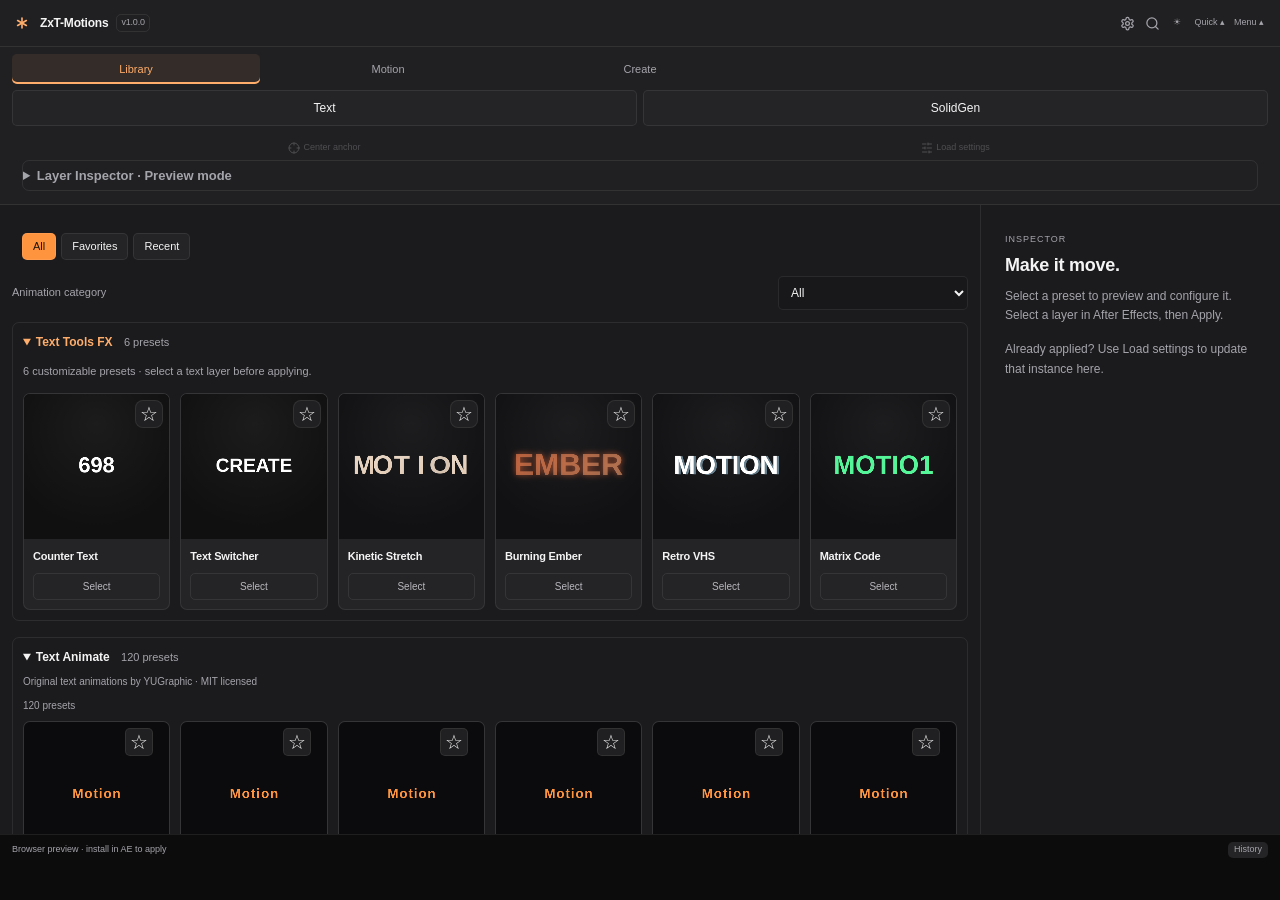
==== catalog.html @ feb0afe2 "[official-repair] v1.0.0: fix Select card spacing and copy known ZxT/YUGraphic preset motion safely" ====
<!doctype html>
<html lang="en">
  <head>
    <meta charset="utf-8" />
    <meta name="viewport" content="width=device-width,initial-scale=1" />
    <script>
/* Apply validated appearance preferences before paint; never recolor FX artwork. */
(function () {
  'use strict';
  const palettes = {
    orange: { fill: '#ff943f', ink: '#ffad6b', light: '#934100', on: '#211309' },
    lime: { fill: '#c5ef69', ink: '#c5ef69', light: '#416300', on: '#172006' },
    blue: { fill: '#85caff', ink: '#85caff', light: '#005d96', on: '#092031' },
    burgundy: { fill: '#802b46', ink: '#efa1ba', light: '#802b46', on: '#ffffff' },
    white: { fill: '#f4f4f5', ink: '#f4f4f5', light: '#343438', on: '#18181b' }
  };
  let theme = 'dark', accent = 'orange';
  try {
    theme = localStorage.getItem('ma-theme') === 'light' ? 'light' : 'dark';
    const saved = localStorage.getItem('zxt-accent');
    if (Object.prototype.hasOwnProperty.call(palettes, saved)) accent = saved;
  } catch (_) {}
  function apply() {
    const root = document.documentElement, p = palettes[accent];
    root.dataset.theme = theme;
    root.dataset.accent = accent;
    root.style.setProperty('--accent', theme === 'light' ? p.light : p.ink);
    root.style.setProperty('--accent-fill', p.fill);
    root.style.setProperty('--on-accent', p.on);
    root.style.setProperty('--orange-soft', (theme === 'light' ? p.light : p.ink) + '16');
    root.style.setProperty('--accent-border', (theme === 'light' ? p.light : p.ink) + '66');
    try { localStorage.setItem('ma-theme', theme); localStorage.setItem('zxt-accent', accent); } catch (_) {}
    const toggle = document.getElementById('theme-toggle');
    if (toggle) {
      toggle.textContent = theme === 'dark' ? '☀' : '☾';
      toggle.title = 'Switch to ' + (theme === 'dark' ? 'light' : 'dark') + ' mode';
      toggle.setAttribute('aria-label', toggle.title);
      toggle.setAttribute('aria-pressed', String(theme === 'light'));
    }
    document.querySelectorAll('[data-accent]').forEach(button => {
      if (button.tagName === 'BUTTON') button.setAttribute('aria-pressed', String(button.dataset.accent === accent));
    });
  }
  apply();
  document.addEventListener('DOMContentLoaded', () => {
    apply();
    const toggle = document.getElementById('theme-toggle');
    if (toggle) toggle.onclick = () => { theme = theme === 'dark' ? 'light' : 'dark'; apply(); };
    document.querySelectorAll('#accent-options button').forEach(button => {
      button.onclick = () => { accent = button.dataset.accent; apply(); };
    });
  });
})();

</script>
    <title>ZxT-Motions · Preview catalog</title>
    <style>/* MotionAstra 2.5.2 — local system fonts, quiet glass surfaces, orange focus. */
:root{color-scheme:dark;--bg:#080809;--surface:#161618;--text:#f4f4f5;--muted:#929296;--accent:#ff943f;--line:rgba(255,255,255,.085);--ease:cubic-bezier(.2,.8,.2,1)}
*{box-sizing:border-box}[hidden]{display:none!important}html,body{height:100%;margin:0;overflow:hidden}body{min-width:300px;display:grid;grid-template-rows:auto auto auto minmax(0,1fr) 66px;background:var(--bg);color:var(--text);font:12px/1.5 -apple-system,BlinkMacSystemFont,"Segoe UI",sans-serif;-webkit-font-smoothing:antialiased}
button,input,select,textarea{font:inherit}button{color:var(--text);background:#ffffff05;border:1px solid var(--line);border-radius:9px;padding:8px 11px;cursor:pointer;transition:background .2s var(--ease),border-color .2s var(--ease),transform .2s var(--ease)}button:hover{background:#ffffff0d;border-color:#ffffff24}button:active{transform:scale(.98)}button:disabled{opacity:.35;cursor:not-allowed}button:focus-visible,a:focus-visible,input:focus-visible,select:focus-visible,textarea:focus-visible,summary:focus-visible{outline:2px solid var(--accent);outline-offset:2px}
input,select,textarea{min-width:0;max-width:100%;background:#0d0d0f;border:1px solid var(--line);border-radius:8px;padding:8px;color:var(--text)}input[type=range],input[type=checkbox]{accent-color:var(--accent)}input[type=range]{width:100%;padding:0}input[type=color]{width:40px;height:34px;padding:3px;cursor:pointer}input[type=number]{font-variant-numeric:tabular-nums}textarea{min-height:100px;resize:vertical}a{color:var(--accent);text-decoration:none}p{color:var(--muted);margin:8px 0 15px}h1{font-size:27px;line-height:1.12;font-weight:600;letter-spacing:-1px;margin:8px 0 10px}h2{font-size:15px;font-weight:600;letter-spacing:-.25px;margin:5px 0}.eyebrow{font-size:9px;color:var(--muted);letter-spacing:1.4px}.hint{font-size:10px;line-height:1.6}svg{width:15px;height:15px;vertical-align:middle;flex-shrink:0}
header{grid-row:1;display:flex;align-items:center;justify-content:space-between;gap:8px;padding:13px 15px;background:#111113b8;border-bottom:1px solid var(--line);backdrop-filter:blur(20px)}.brand{display:flex;align-items:center;gap:8px;font-size:14px;font-weight:600;letter-spacing:-.4px;color:var(--text)}.brand b{color:var(--muted);font-size:10px;font-weight:400;border:1px solid var(--line);border-radius:5px;padding:1px 4px}.brand-icon{display:grid;place-items:center;width:26px;height:26px;color:var(--accent)}.brand-icon svg{width:26px;height:26px}.header-actions{display:flex;gap:4px}.header-actions button{font-size:9px;padding:4px 6px;color:var(--muted);border-color:transparent;background:none}
nav{grid-row:2;padding:10px 12px 8px;background:#0e0e10}.search{display:flex;align-items:center;gap:9px;padding:8px 10px;background:#ffffff04;border:1px solid var(--line);border-radius:10px;margin-bottom:9px;color:var(--muted)}.search input{width:100%;padding:0;border:0;background:none;outline:none;font-size:11px}.search span{font-size:9px}.category-tabs{display:grid;padding:3px;gap:3px;border:1px solid var(--line);border-radius:11px;background:#060607}.category-tabs button{border:0;background:none;padding:7px 1px;color:var(--muted);font-size:11px;white-space:nowrap;border-radius:7px}.category-tabs button.active{color:var(--accent);background:var(--orange-soft);box-shadow:inset 0 0 0 1px var(--orange-soft)}.category-tabs span{font-size:8px;opacity:.6;margin-left:2px}
#quick{grid-row:3;padding:7px 12px 9px;border-bottom:1px solid var(--line);background:#0e0e10}.create-row{display:grid;grid-template-columns:repeat(3,minmax(0,1fr)) 28px;gap:5px;align-items:center}.create-row button{padding:7px 2px;font-size:10px;white-space:nowrap}.create-row svg{width:12px;height:12px;margin-right:3px;color:#d5d5d8}.layer-color{display:block;height:28px}.layer-color input{width:28px;height:28px;padding:2px;border-radius:8px;background:#202023}.utility-row{display:flex;gap:6px;margin-top:7px;align-items:center}.utility-row button{flex:1;padding:3px 2px;font-size:9px;border:0;color:var(--muted);background:none}.utility-row button:last-child{flex:0 0 26px}.utility-row svg{width:12px;height:12px;margin-right:3px}
#workspace{grid-row:4;display:flex;min-height:0;overflow:hidden}main{flex:1;min-width:0;overflow:auto;padding:24px 16px 32px}#workspace.inspecting main{display:none}#library-kicker{display:none}#library-help{font-size:11px;margin-bottom:22px}#cards{display:grid;grid-template-columns:repeat(auto-fill,minmax(150px,1fr));gap:12px}.card{display:flex;flex-direction:column;overflow:hidden;border:1px solid var(--line);border-radius:17px;background:linear-gradient(155deg,#1a1a1d,#111113);transition:border-color .25s var(--ease),box-shadow .25s var(--ease)}.card:hover{border-color:var(--accent-border);box-shadow:0 8px 25px #0004}.card-preview{display:block;position:relative;padding:0;border:0;border-radius:0;background:#101011;overflow:hidden}.card-preview:hover{background:#101011}.card canvas{display:block;width:100%;aspect-ratio:1.6;transition:transform .5s var(--ease)}.card:hover canvas{transform:scale(1.025)}.card-number,.card .type,.card-content>p{display:none}.card-content{display:flex;flex-direction:column;flex:1;padding:12px}.card h2{font-size:12px;letter-spacing:-.2px;margin:0 0 12px}.card-actions{display:flex;flex-direction:column;gap:6px;margin-top:auto}.card-actions .card-apply{width:100%}.card-actions button{flex:1;min-width:0;font-size:10px;padding:6px 4px;border-radius:8px}.card-actions .customize{color:#b8b8be;background:none}.primary{background:var(--accent);border-color:var(--accent);color:#221307;font-weight:600}.primary:hover{background:var(--accent-fill);border-color:var(--accent-fill)}.empty{grid-column:1/-1;padding:30px;text-align:center}
details{padding:15px;margin:12px 0;border:1px solid var(--line);border-radius:14px;background:#ffffff03}summary{cursor:pointer;font-size:13px;font-weight:550}summary svg{margin-right:6px;color:var(--accent)}details>button{display:block;width:100%;margin-top:8px}details label{display:grid;gap:6px;margin:12px 0}details .check{display:flex;align-items:center;gap:8px}.row{display:flex;gap:8px}.row>*{flex:1;min-width:0}.row label input{width:100%}.button-grid{display:grid;grid-template-columns:repeat(2,minmax(0,1fr));gap:7px;margin:15px 0}.button-grid button{font-size:11px}.anchor-grid{display:grid;grid-template-columns:repeat(3,1fr);gap:6px;max-width:160px;margin:18px auto}.anchor-grid button{font-size:19px;min-height:38px}.danger{color:#ffac94;border-color:#ff74582d;background:#ff634708}#review{padding:12px;margin-top:12px;border:1px solid var(--accent-border);border-radius:10px}#review p{white-space:pre-line;font-size:11px}
#inspector{flex:1;min-width:0;min-height:0;display:grid;grid-template-rows:auto minmax(0,1fr) auto;overflow:hidden;background:#121214}.inspector-head{display:flex;align-items:center;justify-content:space-between;gap:8px;padding:16px;border-bottom:1px solid var(--line)}.inspector-head .eyebrow{font-size:8px}.inspector-head button{padding:5px 9px}.inspector-scroll{overflow:auto;min-height:0;padding:16px}#preview{display:block;width:100%;border-radius:17px;border:1px solid var(--line);background:#080809}#fx-description{font-size:11px;margin:12px 0}.inspector-options button{font-size:10px;padding:6px}.parameter-group{min-width:0;border:0;border-top:1px solid var(--line);padding:10px 0 0;margin:23px 0 0}.parameter-group legend{font-size:9px;color:var(--accent);letter-spacing:1px;padding-right:8px}.parameter{display:grid;grid-template-columns:minmax(0,1fr) auto;align-items:center;gap:8px;margin:12px 0}.parameter label{font-size:11px;color:#c4c4c8}.parameter .wide,.parameter input[type=range]{grid-column:1/-1;width:100%}.parameter .exact{width:75px;text-align:right}.parameter select{max-width:140px;font-size:11px}.parameter [aria-invalid=true]{border-color:#f66}.inspector-actions{display:grid;gap:6px;padding:12px 16px;border-top:1px solid var(--line);background:#121214}.inspector-actions button{font-size:11px;padding:8px}
footer{grid-row:5;display:grid;grid-template-rows:20px minmax(0,1fr);padding:5px 12px;border-top:1px solid var(--line);background:#0c0c0d;overflow:hidden}.status-line{display:flex;align-items:center;gap:8px;min-width:0}.status-line span{flex:1;min-width:0;overflow:hidden;white-space:nowrap;text-overflow:ellipsis;font-size:9px;color:var(--muted)}.status-line button{font-size:9px;padding:1px 6px;border:0;color:var(--muted)}#notice{display:flex;align-items:center;gap:7px;min-width:0;padding:3px 7px;border:1px solid transparent;border-radius:7px;opacity:0;transform:translateY(4px);transition:opacity .2s,transform .2s;pointer-events:none}#notice.visible{opacity:1;transform:none}#notice-text{font-size:10px;overflow:hidden;display:-webkit-box;-webkit-line-clamp:2;-webkit-box-orient:vertical;line-height:1.35}#notice[data-level=info] b{color:#83b1ff}#notice[data-level=success] b{color:#8fe8ac}#notice[data-level=warning] b{color:#efd46a}#notice[data-level=error] b{color:#ff9489}#history{padding-left:17px}#history li{font-size:11px;color:var(--muted);overflow-wrap:anywhere;white-space:pre-wrap;margin-bottom:12px}
::-webkit-scrollbar{width:6px;height:6px}::-webkit-scrollbar-thumb{background:#444448;border-radius:10px}::-webkit-scrollbar-track{background:transparent}
@media(min-width:700px){#cards{grid-template-columns:repeat(auto-fill,minmax(205px,1fr));gap:16px}main{padding:30px 24px}.card-content{padding:15px}.card h2{font-size:14px}h1{font-size:33px}}
@media(min-width:920px){#workspace.inspecting main{display:block}#inspector{flex:0 0 350px;border-left:1px solid var(--line)}}
@media(max-width:339px){header{padding:9px 11px}.brand{font-size:13px;gap:5px}main{padding:20px 12px}#cards{grid-template-columns:1fr}.card canvas{max-height:170px}.create-row svg{display:none}.create-row button{font-size:9px}.parameter select{max-width:120px}.header-actions button{font-size:8px;padding:4px}.category-tabs button{font-size:10px}}
@media(max-height:480px){header{padding:5px 11px}nav{padding:5px 10px}.search{padding:5px 8px;margin-bottom:5px}.category-tabs button{padding:4px 1px}#quick{padding:4px 10px}.create-row button{padding:4px 1px}.utility-row{margin-top:3px}.utility-row button{padding:1px}main{padding-top:14px}.inspector-head{padding:8px 12px}.inspector-actions{padding:7px 12px;gap:4px}.inspector-actions button{padding:5px}}
@media(max-height:420px){#inspector{display:block;overflow:auto}.inspector-scroll{overflow:visible}.inspector-actions{position:static}}
@media(prefers-reduced-motion:reduce){*{transition:none!important}}body.reduced *{transition:none!important}

.card-actions .card-apply{white-space:normal;line-height:1.4;padding:8px 4px}

/* Compact, adjacent actions remain pinned below the parameter scroll region. */
.inspector-actions{grid-template-columns:minmax(0,1fr) minmax(0,1fr);gap:6px;padding:8px 12px}
.inspector-actions button{font-size:10px;padding:5px 8px;border-radius:7px;min-height:28px}
.card-actions .card-apply{font-size:10px;padding:5px 4px;min-height:26px}

.font-row{display:grid;grid-template-columns:auto minmax(0,1fr) auto;gap:5px;align-items:center;margin-top:6px;font-size:9px}.font-row select,.font-row button{padding:4px;font-size:10px}.font-row select{width:100%}

/* Compact FX Tweaker workspace. */

.category-tabs button{font-size:10px}
.tweaker-note{margin-top:24px;padding:16px;border:1px solid var(--line);border-radius:14px;background:#ffffff03}
#tweaker-context{display:flex;align-items:center;flex-wrap:wrap;gap:8px;margin-bottom:14px;padding:12px;border:1px solid var(--accent-border);border-radius:12px;background:var(--orange-soft)}
#loaded-layer{flex:1;min-width:80px;overflow-wrap:anywhere;font-size:12px;font-weight:600}
.layout-badge{font-size:9px;color:var(--accent);border:1px solid var(--accent-border);border-radius:20px;padding:3px 7px}
#compact-fx{font-size:10px;padding:6px 8px}#compact-help{font-size:10px;margin:0}
.parameter-search{display:block;margin:0 0 12px}.parameter-search span{font-size:10px;color:var(--muted)}.parameter-search input{width:100%;margin-top:5px}
#parameters .parameter-group{padding:10px 0 0;border-radius:0;background:none;box-shadow:none}
#parameters .parameter-group>summary{font-size:10px;letter-spacing:.6px;color:var(--accent);padding:0;cursor:pointer}
#parameters .parameter-group[hidden],#parameters .parameter[hidden]{display:none}
.inspector-actions button[hidden]{display:none}.inspector-actions.tweaking{grid-template-columns:1fr}
@media(max-width:339px){.category-tabs button{font-size:9px}.category-tabs span{display:none}}

/* YUGraphic library, with a reserved action row instead of an overlay. */

#yu{height:100%;min-height:0;display:flex;flex-direction:column}#yu[hidden]{display:none}
.yu-heading{display:flex;align-items:center;justify-content:space-between;gap:10px;flex:none}.yu-heading h1{margin:5px 0}.yu-heading button{font-size:10px;padding:6px;max-width:100px}
#yu-browser{overflow:auto;min-height:0;flex:1}.yu-filters{display:grid;grid-template-columns:minmax(0,1fr) auto;gap:8px}.yu-filters input{width:100%}.yu-filters select{max-width:120px}
#yu-cards{display:grid;grid-template-columns:repeat(auto-fill,minmax(160px,1fr));gap:12px;padding-bottom:12px}.yu-card{background:#111113;border:1px solid var(--line);border-radius:14px;overflow:hidden;display:flex;flex-direction:column}.yu-card canvas{width:100%;aspect-ratio:2}.yu-card .eyebrow{padding:10px 12px 0}.yu-card h2{font-size:13px;padding:0 12px;flex:1}.yu-card button{margin:0 10px 10px;font-size:11px;padding:6px}.yu-card:hover{border-color:var(--accent-border)}
#yu-editor{min-height:0;flex:1;display:flex;flex-direction:column}#yu-editor[hidden],#yu-browser[hidden]{display:none}.yu-edit-scroll{flex:1;overflow:auto;min-height:0;padding:10px 0}#yu-preview{width:100%;border-radius:12px;max-height:200px;object-fit:contain}#yu-target{font-size:11px;overflow-wrap:anywhere}
#yu-controls{display:grid;grid-template-columns:repeat(2,minmax(0,1fr));gap:10px;margin:16px 0}#yu-controls label{font-size:11px;display:flex;flex-direction:column;gap:5px}#yu-controls input,#yu-controls select{min-width:0;width:100%}#yu-controls input:invalid{border-color:#ff6655}.yu-actions{flex:none;display:flex;gap:6px;padding:8px 0;border-top:1px solid var(--line)}.yu-actions button{flex:1;padding:6px;font-size:11px;min-height:28px}
@media(max-width:550px){.category-tabs button{font-size:10px}.yu-heading h1{font-size:21px}#yu-cards{grid-template-columns:repeat(2,minmax(0,1fr))}.yu-card h2{font-size:11px}.yu-card .eyebrow{font-size:8px}}

/* Theme tokens and a cleaner workbench shell. */
:root{--panel:#111113;--input:#0d0d0f;--hover:#ffffff0d;--on-accent:#17100b;--grid:#ffffff10;--orange-soft:#ff943f12}
:root[data-theme=light]{color-scheme:light;--bg:#f2f3f5;--surface:#fff;--panel:#fafafb;--input:#fff;--text:#202127;--muted:#636772;--accent:#b84c00;--line:#20212720;--hover:#20212708;--on-accent:#fff;--grid:#20212714;--orange-soft:#d7680710}
body{background:var(--bg);color:var(--text)}header{background:var(--panel)}button{background:var(--surface)}button:hover{background:var(--hover);border-color:var(--muted)}input,select,textarea{background:var(--input);color:var(--text)}button.primary{background:var(--accent);color:var(--on-accent)}.category-tabs{background:var(--panel)}.category-tabs button{background:transparent}.category-tabs button.active{color:var(--accent);background:var(--orange-soft);border-color:var(--accent)}.header-actions{gap:4px}.header-actions button{font-size:10px;padding:5px 6px}.brand{font-size:13px}.brand b{font-size:9px}
[data-theme=light] #nav,[data-theme=light] #quick,[data-theme=light] footer,[data-theme=light] #inspector,[data-theme=light] .inspector-head,[data-theme=light] .inspector-actions{background:var(--panel)}
[data-theme=light] .card,[data-theme=light] .yu-card,[data-theme=light] details,[data-theme=light] .tweaker-note{background:var(--surface);border-color:var(--line);box-shadow:none}
[data-theme=light] .search,[data-theme=light] #review{background:var(--input)}[data-theme=light] .card h2,[data-theme=light] .brand,[data-theme=light] summary{color:var(--text)}[data-theme=light] .card-actions,[data-theme=light] .card-content{background:var(--surface)}[data-theme=light] #notice{background:var(--surface);color:var(--text)}[data-theme=light] #notice[data-level=error]{color:#b51f24}[data-theme=light] #notice[data-level=success]{color:#146a35}[data-theme=light] #notice[data-level=warning]{color:#855100}
[data-theme=light] #tweaker-context{background:var(--orange-soft)}[data-theme=light] .layout-badge,[data-theme=light] .danger{color:#ae3c16}[data-theme=light] ::-webkit-scrollbar-thumb{background:#aaaeb5}
#motion-curve{height:100%;min-height:0;display:flex;flex-direction:column}#motion-curve[hidden]{display:none}.curve-top{flex:none}.curve-top h1{font-size:25px}.curve-top p{margin-bottom:12px}.curve-scroll{overflow:auto;flex:1;min-height:0;padding-right:2px}.curve-board{border:1px solid var(--line);border-radius:16px;background:var(--surface);padding:10px;max-width:620px;margin:auto}.curve-labels{display:flex;justify-content:space-between;font-size:10px;color:var(--muted)}#curve-graph{display:block;width:100%;height:auto;max-height:290px;touch-action:none;user-select:none;overflow:visible}.curve-grid{fill:none;stroke:var(--grid);stroke-width:1}.curve-diagonal{stroke:var(--line);stroke-dasharray:4 4;fill:none}.curve-arm{fill:none;stroke:var(--muted);stroke-width:1.5}#curve-path{fill:none;stroke:var(--accent);stroke-width:3;stroke-linecap:round}.curve-end{fill:var(--muted)}#curve-h1,#curve-h2{fill:var(--surface);stroke:var(--accent);stroke-width:3;cursor:grab}#curve-h1:focus,#curve-h2:focus{outline:none;stroke-width:5}#curve-playhead{fill:var(--text);pointer-events:none}#curve-code{text-align:center;font:10px/1.5 monospace;color:var(--muted)}.curve-track{position:relative;height:35px;margin:12px 8px;background:var(--surface);border:1px solid var(--line);border-radius:10px}#curve-dot{position:absolute;left:4%;top:9px;width:15px;height:15px;transform:translateX(-50%);border-radius:5px;background:var(--accent)}.curve-toolbar{display:flex;gap:6px}.curve-toolbar button{flex:1;font-size:11px;padding:6px}#curve-inputs{display:grid;grid-template-columns:repeat(2,minmax(0,1fr));gap:10px;margin:15px 0}#curve-inputs label{display:flex;flex-direction:column;gap:4px;font-size:10px;color:var(--muted)}#curve-inputs input{width:100%}#curve-presets{display:grid;grid-template-columns:repeat(4,minmax(0,1fr));gap:6px;margin:8px 0 15px}#curve-presets button{font-size:10px;padding:7px 3px}.curve-guide{font-size:11px}.curve-actions{flex:none;padding:9px 0 0;border-top:1px solid var(--line)}.curve-actions button{width:100%;padding:7px;font-size:11px}#curve-error{font-size:11px;color:#dc5334}
@media(min-width:700px){#curve-inputs{grid-template-columns:repeat(4,minmax(0,1fr))}}
@media(max-width:339px){header{padding:10px 8px}.brand{gap:3px;font-size:11px}.brand-icon{width:19px}.header-actions button{font-size:9px;padding:4px}.brand b{padding:0 3px}#curve-presets{grid-template-columns:repeat(2,minmax(0,1fr))}}
[data-theme=light] .card-actions .customize{color:var(--muted)}[data-theme=light] .create-row svg{color:var(--muted)}[data-theme=light] .layer-color input{background:var(--surface)}[data-theme=light] #notice[data-level=success] b{color:#146a35}[data-theme=light] #notice[data-level=info] b{color:#1d5bb5}[data-theme=light] #notice[data-level=warning] b{color:#855100}[data-theme=light] #notice[data-level=error] b{color:#b51f24}
/* Extensible native-effect library. */
#fx-tools{height:100%;min-height:0}#ft-library{height:100%;overflow:auto}#ft-cards{display:grid;grid-template-columns:repeat(auto-fit,minmax(230px,1fr));gap:14px}.ft-card{display:flex;flex-direction:column;border:1px solid var(--line);border-radius:16px;overflow:hidden;background:var(--surface)}.ft-card canvas{width:100%;aspect-ratio:1.83}.ft-card-content{display:flex;flex-direction:column;gap:7px;flex:1;padding:14px}.ft-card-content p{font-size:11px;flex:1}.ft-card-content button{font-size:11px;padding:7px}.ft-card h2{font-size:18px}.ft-card .eyebrow{color:var(--accent)}#ft-editor{height:100%;display:flex;flex-direction:column;min-height:0}#ft-scroll{flex:1;overflow:auto;min-height:0;padding:12px 0}.ft-head{display:flex;justify-content:space-between;gap:8px;flex:none}.ft-head button{font-size:10px;padding:6px}#ft-preview{width:100%;border-radius:12px;max-height:260px;object-fit:contain}#ft-target{font-size:11px;overflow-wrap:anywhere}#ft-palettes{display:grid;grid-template-columns:repeat(2,minmax(0,1fr));gap:6px}#ft-palettes button{font-size:10px;padding:6px}.ft-group{padding:12px}.ft-field{display:grid;grid-template-columns:minmax(0,1fr) 100px;align-items:center;font-size:11px;gap:8px}.ft-field input{width:100%}.ft-field input[type=checkbox]{width:auto;justify-self:end}.ft-field input[type=color]{width:100%;height:30px}.ft-field input:invalid{border-color:#dc5334}.ft-actions{flex:none;display:flex;gap:6px;border-top:1px solid var(--line);padding-top:8px}.ft-actions button{flex:1;padding:7px;font-size:11px}
@media(max-width:550px){.category-tabs span{display:none}.category-tabs button{font-size:9px}}

/* Host font search stays usable in narrow CEP panels. */
.font-row { grid-template-columns: minmax(0, 1fr) minmax(0, 1fr) auto; }
.font-row > label { position: absolute; width: 1px; height: 1px; overflow: hidden; clip-path: inset(50%); }
#font-search { flex: 1 1 100%; min-width: 0; width: 100%; }
#font-status { margin: 4px 0 8px; font-size: 11px; }
#tweaker { margin-bottom: 16px; }
/* Dedicated Create workspace; every form stays in the main scroll region. */
.create-grid{display:grid;grid-template-columns:repeat(auto-fit,minmax(min(100%,270px),1fr));gap:14px;align-items:start}
.create-card{display:flex;flex-direction:column;gap:12px;padding:18px;border:1px solid var(--line,rgba(255,255,255,.1));border-radius:16px;background:var(--surface,rgba(127,127,127,.05));min-width:0}
.create-card h2{display:flex;gap:8px;align-items:center;margin:0 0 4px;font-size:17px}.create-card h2 svg{width:18px;height:18px;color:var(--accent)}
.create-card label{display:flex;flex-direction:column;gap:6px;font-size:11px;min-width:0}.create-card input,.create-card select,.create-card textarea{width:100%;min-width:0;box-sizing:border-box}.create-card textarea{resize:vertical}.create-card input[type=color]{height:34px;padding:3px;cursor:pointer}.create-card input[aria-invalid=true]{border-color:#e76f51}
.create-fields{display:grid;grid-template-columns:repeat(2,minmax(0,1fr));gap:10px}.create-font-status{display:flex;flex-direction:column;gap:4px}.create-font-status button{align-self:start}.create-card>button[type=submit]{margin-top:6px;align-self:stretch}.color-swatches{display:flex;flex-wrap:wrap;gap:8px;min-height:28px}.color-swatches button{width:26px;height:26px;min-width:26px;padding:0;border-radius:6px;border:1px solid #888}.color-swatches button:focus-visible{outline:2px solid var(--accent);outline-offset:3px}
/* Square preview surfaces and a highlighted essentials collection. */
.card canvas,.yu-card canvas,#preview,#yu-preview{aspect-ratio:1/1;width:100%;height:auto;max-height:none;display:block}
#yu-browser #library{border:1px solid var(--accent-border);border-radius:16px;padding:14px;margin-bottom:24px;background:linear-gradient(145deg,var(--orange-soft),transparent)}
#yu-browser #library-kicker{display:block;color:var(--accent)}#yu-browser #library h1{font-size:22px}#yu-browser #library-help{margin-bottom:14px}
#toggle-search{display:flex;align-items:center;justify-content:center}#toggle-search svg{width:15px;height:15px}
#global-search{padding:4px 0 10px}#search{width:100%}#search-count{font-size:11px;margin:6px 0;color:var(--muted)}#search-results{display:grid;gap:4px;max-height:150px;overflow:auto}#search-results button{text-align:left;font-size:11px;padding:7px}
.header-actions button{white-space:nowrap}
@media(max-width:420px){.brand b{display:none}header{gap:6px}.header-actions{gap:2px}.header-actions button{padding:4px;font-size:10px}}
.font-preview-box{min-width:0;border:1px solid var(--line);border-radius:10px;overflow:hidden}.font-preview-box #font-preview-sample{padding:18px 12px;min-height:110px;max-height:230px;overflow:auto;white-space:pre-wrap;overflow-wrap:anywhere;line-height:1.25}.font-preview-box .hint{padding:10px;margin:0;font-size:11px}
#text-tools-group{margin:0 0 20px;padding:12px;border-color:var(--accent-border);background:var(--surface)}#text-tools-group>summary{color:var(--accent);font-weight:600;font-size:14px;cursor:pointer}#text-tools-group>summary span{font-size:11px;font-weight:400;color:var(--muted);margin-left:8px}#yu-browser #text-tools-group #library{margin:12px 0 0;padding:0;border:0;background:none}#text-tools-group #library-kicker,#text-tools-group #library-title{display:none}
#curve-presets{display:grid;grid-template-columns:repeat(4,minmax(0,1fr));gap:7px}#curve-presets button{min-width:0;display:flex;flex-direction:column;align-items:center;gap:3px;padding:7px 4px;font-size:10px}#curve-presets svg{width:100%;max-width:100px;height:auto;display:block}.curve-thumb-axis{fill:none;stroke:var(--line);stroke-width:1.5}.curve-thumb-path{fill:none;stroke:var(--accent);stroke-width:2.5;stroke-linecap:round}#curve-presets button.active{border-color:var(--accent);background:var(--orange-soft)}@media(max-width:339px){#curve-presets{grid-template-columns:repeat(2,minmax(0,1fr))}}

/* Compact font specimen, immediately above family selection. */
.font-preview-box #font-preview-sample{min-height:0;max-height:44px;padding:8px 10px;font-size:24px;line-height:1.1;white-space:nowrap}
.font-preview-box .hint{font-size:10px;padding:5px 10px}

/* One compact workspace row at every supported CEP width (300px+). */
.category-tabs{grid-template-columns:repeat(5,minmax(0,1fr));gap:2px;padding:3px}
.category-tabs button{min-width:0;min-height:28px;padding:5px 2px;font-size:11px;line-height:16px;white-space:nowrap}
.category-tabs button:focus-visible{outline:1px solid var(--accent);outline-offset:-1px}
nav{padding-top:6px;padding-bottom:6px}
@media(max-width:339px){.category-tabs button{font-size:10px}}
</style>
    <style>/* Studio shell: dense library, quiet surfaces and a responsive Customize dock. */
:root{--bg:#1b1b1d;--surface:#242426;--panel:#202022;--input:#18181a;--line:#ffffff14;--muted:#a4a4ab}
:root[data-theme=light]{--bg:#efeff1;--surface:#ffffff;--panel:#f7f7f8;--input:#fff;--line:#20212724;--muted:#606068}
header{padding:9px 12px;gap:6px;backdrop-filter:none}
.brand{font-size:12px;letter-spacing:-.2px;white-space:nowrap}.brand-icon,.brand-icon svg{width:20px;height:20px}
.header-actions{gap:1px}.header-actions button{min-width:24px;min-height:28px;padding:3px;font-size:9px}
nav{padding:7px 12px}.category-tabs{border:0;background:transparent;padding:0;gap:4px;border-radius:0}
.category-tabs button{border-radius:5px;min-height:30px}.category-tabs button.active{background:var(--orange-soft);color:var(--accent);box-shadow:inset 0 -2px var(--accent)}
#quick{padding:5px 12px 7px}.utility-row{margin-top:0}
main{padding:16px 12px 20px}h1{font-size:21px;letter-spacing:-.5px;margin:4px 0 8px}.eyebrow{font-size:9px;letter-spacing:1px}
#cards,#yu-cards{grid-template-columns:repeat(auto-fill,minmax(126px,1fr));gap:10px}
.card,.yu-card{border-radius:7px;background:var(--surface);box-shadow:none;overflow:hidden}
.card:hover,.yu-card:hover{border-color:var(--accent-border);box-shadow:none}
.card canvas,.yu-card canvas{aspect-ratio:1;max-height:none}.card-content{padding:9px}.card h2{font-size:11px;margin-bottom:8px}
.card-actions{gap:4px}.card-actions button,.yu-card button{border-radius:5px;font-size:10px;padding:5px 6px}
button,input,select,textarea{border-radius:5px}button.primary{background:var(--accent-fill);border-color:var(--accent-border);color:var(--on-accent)}button.primary:hover{background:var(--accent-fill);border-color:var(--accent);filter:brightness(1.08)}
details{border-radius:7px;padding:12px;background:var(--surface)}#text-tools-group{border-color:var(--accent-border);padding:10px;margin-bottom:16px}#text-tools-group>summary{font-size:12px}
#library-help{margin-bottom:14px}#preview,#yu-preview{border-radius:7px;max-width:220px;margin:0 auto;display:block}
.inspector-head{padding:12px}.inspector-scroll{padding:12px}.inspector-actions,.yu-actions{padding:10px 12px;background:var(--panel);border-top:1px solid var(--line)}
#inspector{background:var(--panel)}.inspector-head button{font-size:10px;white-space:nowrap}
#yu.yu-inspecting #yu-browser{display:none}#yu.yu-inspecting .yu-heading{display:none}
.yu-edit-scroll{padding:10px 0}.yu-actions button{font-size:10px}.parameter-group{margin-top:16px}
#accent-options{display:grid;grid-template-columns:repeat(auto-fit,minmax(112px,1fr));gap:7px;margin:12px 0}
#accent-options button{display:flex;align-items:center;gap:8px;text-align:left;min-height:36px;padding:7px;font-size:11px}
#accent-options button::before{content:'';width:14px;height:14px;flex:0 0 14px;border-radius:50%;background:var(--swatch);border:1px solid #8888}
#accent-options button[aria-pressed=true]{border-color:var(--accent);box-shadow:inset 0 0 0 1px var(--accent);background:var(--orange-soft)}
#review{border-color:var(--accent-border)}#yu-browser #library{border-color:var(--accent-border);background:var(--orange-soft)}
@media(min-width:920px){
 #workspace.inspecting main{display:block}#inspector{flex:0 0 320px}
 #yu.yu-inspecting{display:grid;grid-template-columns:minmax(0,1fr) 320px;grid-template-rows:auto minmax(0,1fr);column-gap:16px}
 #yu.yu-inspecting .yu-heading{display:block;grid-column:1;grid-row:1}
 #yu.yu-inspecting #yu-browser{display:block;grid-column:1;grid-row:2}
 #yu.yu-inspecting #yu-editor{grid-column:2;grid-row:1/3;border-left:1px solid var(--line);padding-left:12px}
}
@media(max-width:420px){.brand b{display:none}.brand{font-size:11px}.header-actions button{font-size:9px}header{padding:8px}.brand-icon{width:17px}}
@media(prefers-reduced-motion:reduce){*,*::before,*::after{transition:none!important;scroll-behavior:auto!important}}

.utility-row button:last-child{flex:1}

/* Match Studio's compact library: artwork first, controls quiet until selected. */
nav,#quick{background:var(--panel)}
#yu .yu-heading{display:none!important}
#yu.yu-inspecting{grid-template-rows:minmax(0,1fr)}
#yu.yu-inspecting #yu-browser{grid-row:1}
#yu.yu-inspecting #yu-editor{grid-row:1}
.yu-filters{display:flex;align-items:center;justify-content:space-between;margin-bottom:12px;gap:8px}
.yu-filters label{font-size:11px;color:var(--muted)}.yu-filters select{flex:1;max-width:190px}
#text-animate-group{margin:0;padding:10px;border-color:var(--line);background:transparent}
#text-animate-group>summary{font-size:12px;font-weight:600}#text-animate-group>summary span{font-size:11px;color:var(--muted);font-weight:400;margin-left:8px}
#text-animate-group>.hint{margin:8px 0}#yu-count{font-size:10px;margin:8px 0}
.card-actions{flex-direction:column}.card-actions button{font-size:10px}
.card-actions button.primary,.yu-card button.primary{background:var(--surface);color:var(--text);border-color:var(--line);font-weight:500}
.card-actions button.primary:hover,.yu-card button.primary:hover{background:var(--orange-soft);border-color:var(--accent-border);color:var(--accent)}
#text-tools-group{background:transparent;border-color:var(--line)}
.create-card h2 svg{color:var(--accent)}
/* v3.6 context and collections occupy layout space; never cover controls. */
.collection-filters{display:flex;flex-wrap:wrap;gap:5px;padding:4px 10px;margin:8px 0 12px}
.collection-filters button{font-size:11px;padding:4px 10px;min-height:26px}
.collection-filters [aria-pressed=true]{background:var(--accent-fill);color:var(--on-accent)}
#selected-layer-inspector{margin:2px 10px 6px;font-size:11px;min-width:0}
#selected-layer-inspector>summary{overflow:hidden;text-overflow:ellipsis;white-space:nowrap;cursor:pointer;padding:5px 0;color:var(--muted)}
#selection-content{max-height:140px;overflow:auto;overflow-wrap:anywhere}
.selection-layer{padding:8px 0;border-top:1px solid var(--line)}
.selection-layer p{font-size:11px;margin:4px 0}
.selection-layer button,#selection-refresh{font-size:11px;padding:4px 8px;margin:3px 3px 3px 0}
.selection-warning{color:var(--accent)}
.card,.yu-card{position:relative}
.favorite-toggle{position:absolute;right:6px;top:6px;z-index:1;width:28px;height:28px;padding:0;border-radius:8px;background:var(--panel);font-size:20px;line-height:1;color:var(--text)}
.favorite-toggle[aria-pressed=true]{color:var(--accent)}
.control-kind{display:block;font-size:10px;font-weight:400;color:var(--muted);margin-top:2px}
.inspector-actions .target-guidance{grid-column:1/-1;font-size:10px;color:var(--muted);margin:0;line-height:1.4}
.target-guidance:empty{display:none}

#yu-selection-guidance,.animation-settings-guide{font-size:11px;color:var(--muted);line-height:1.5}
#selected-layer-inspector{padding:0;background:transparent}
.yu-card .favorite-toggle{width:28px;height:28px;padding:0;font-size:20px}

/* Studio workspace: one browsing scroll region and one Inspector slot. */
.studio-subnav { display:flex; gap:6px; padding:6px 0 0; }
.studio-subnav button { flex:1; min-width:0; }
#workspace, #workspace > main { min-width:0; }
#workspace > #yu-editor { min-width:0; flex:1; display:grid; grid-template-rows:minmax(0,1fr) auto; overflow:hidden; margin:0; padding:0 12px; border-left:1px solid var(--line); }
#workspace > #yu-editor .yu-edit-scroll { min-height:0; overflow:auto; }
#workspace > #yu-editor .yu-actions { position:static; }
#workspace.has-editor > main { display:none; }
#yu, #yu.yu-inspecting { display:block; height:auto; }
#yu-browser { overflow:visible; }
#yu.yu-inspecting #yu-browser { display:block; }
#workspace > #inspector { min-width:0; display:grid; grid-template-rows:auto minmax(0,1fr) auto; overflow:hidden; }
#selected-layer-inspector { max-height:120px; overflow:auto; }
#selection-summary { overflow:hidden; text-overflow:ellipsis; white-space:nowrap; }
.card-actions { grid-template-columns:1fr; }
.card-actions .customize { width:100%; }
/* Account for card margins: equal, visible side gaps at every panel width. */
.yu-card .yu-customize { width:calc(100% - 20px); align-self:center; margin:0 10px 10px; min-width:0; }
.card.selected,.yu-card.selected { border-color:var(--accent); box-shadow:inset 0 0 0 1px var(--accent-border); }
#inspector-empty { display:none; order:2; }
#quick { max-height:35vh; overflow:auto; }
#recovery { padding:8px; border:1px solid var(--accent-border); font-size:11px; }
#recovery button { margin-top:6px; width:100%; }
@media (min-width:760px) {
  #workspace.has-editor > main, #workspace.inspecting > main { display:block; }
  #workspace > #inspector, #workspace > #yu-editor { flex:0 0 300px; width:300px; }
  #yu.yu-inspecting { display:block; }
  #workspace.library-workspace:not(.has-editor) > #inspector-empty { display:block; flex:0 0 300px; width:300px; box-sizing:border-box; padding:24px; border-left:1px solid var(--line); overflow:auto; color:var(--muted); }
  #inspector-empty h2 { color:var(--text); font-size:18px; }
  #inspector-empty p { font-size:12px; line-height:1.6; }
}
@media (max-width:759px) {
  #workspace.has-editor > main { display:none; }
  #workspace > #inspector, #workspace > #yu-editor { width:100%; flex:1; }
}
[hidden] { display:none !important; }

#create .create-card { position:relative; }
#create .favorite-toggle { position:static; float:right; margin:0 0 6px 8px; }
.brand b { max-width:100px; overflow:hidden; text-overflow:ellipsis; white-space:nowrap; }
</style>
  </head>
  <body class="catalog">
    <header>
      <a class="brand" href="index.html"
        ><span class="brand-icon"><i data-lucide="asterisk"></i></span
        >ZxT-Motions <b>v1.0.0</b></a
      >
      <div class="header-actions">
        <button data-tab="Settings" aria-label="Settings" title="Appearance and settings"><i data-lucide="settings"></i></button>
        <button
          id="toggle-search"
          aria-label="Search ZxT-Motions"
          aria-expanded="false"
          aria-controls="global-search"
        >
          <i data-lucide="search"></i>
        </button>
        <button
          id="theme-toggle"
          aria-label="Switch to light mode"
          aria-pressed="false"
        >
          Light ☀</button
        ><button id="fold-quick" aria-controls="quick" aria-expanded="true">
          Quick ▴</button
        ><button id="fold-nav" aria-controls="nav" aria-expanded="true">
          Menu ▴
        </button>
      </div>
    </header>
    <nav id="nav" aria-label="Main navigation">
      <div id="global-search" hidden>
        <input
          id="search"
          type="search"
          placeholder="Search ZxT-Motions…"
          aria-label="Search all presets and tools"
          autocomplete="off"
        />
        <p id="search-count" role="status"></p>
        <div id="search-results"></div>
      </div>
      <div class="category-tabs" aria-label="Workspaces">
        <button data-workspace="Library" class="active">Library</button>
        <button data-workspace="Motion">Motion</button>
        <button data-tab="Create" data-workspace="Create">Create</button>
      </div>
      <div id="library-navigation" class="studio-subnav" aria-label="Library type">
        <button data-tab="YU">Text</button><button data-tab="Background">SolidGen</button>
      </div>
      <div id="motion-navigation" class="studio-subnav" aria-label="Motion tools" hidden>
        <button data-tab="Tools">Quick Tools</button><button data-tab="Curve">Curve</button>
      </div>
    </nav>
    <div id="quick">
      <div id="recovery" hidden role="status"><span id="recovery-message"></span><button id="recovery-continue">I checked the timeline · Continue</button></div>
      <div class="utility-row">
        <button id="quick-anchor" data-host>
          <i data-lucide="crosshair"></i>Center anchor</button
        ><button id="load-fx" data-host>
          <i data-lucide="sliders-horizontal"></i>Load settings</button>
      </div>
      <details id="selected-layer-inspector"><summary id="selection-summary">Layer Inspector</summary><div id="selection-content"></div><button id="selection-refresh" data-host>Refresh selection</button></details>
    </div>
    <div id="workspace">
      <aside id="inspector-empty" aria-label="Inspector"><span class="eyebrow">INSPECTOR</span><h2>Make it move.</h2><p>Select a preset to preview and configure it. Select a layer in After Effects, then Apply.</p><p>Already applied? Use Load settings to update that instance here.</p></aside>
      <main>
        <section id="create" hidden aria-label="Create layers">
          <div class="eyebrow">START WITH SOMETHING SIMPLE</div>
          <h1>Create</h1>
          <p>Native, editable layers in your active composition.</p>
          <div class="collection-filters" data-collection-scope="Create" role="group" aria-label="Create collection"><button type="button" data-collection="all" aria-pressed="true">All</button><button type="button" data-collection="favorites" aria-pressed="false">Favorites</button><button type="button" data-collection="recent" aria-pressed="false">Recent</button></div>
          <p id="create-empty" class="empty" hidden></p>
          <div class="create-grid">
            <form id="create-text" class="create-card">
              <h2><i data-lucide="type"></i> Text</h2>
              <label
                >Content<textarea
                  id="new-text-content"
                  rows="2"
                  maxlength="10000"
                  required
                >
ZxT-Motions</textarea
                >
              </label>
              <label
                >Search AE fonts<input
                  id="font-search"
                  type="search"
                  placeholder="Family, style or PostScript name…"
                  autocomplete="off"
              /></label>
              <label>Font source<select id="font-source"><option value="all">All fonts</option><option value="user">User-installed</option><option value="windows">Windows fonts (common families)</option><option value="adobe">Adobe Fonts</option><option value="unknown">Other / unknown</option></select></label>
              <div class="font-preview-box" aria-label="Selected font preview">
                <div id="font-preview-sample">ZxT</div>
                <p id="font-preview-status" class="hint" role="status">Choose an AE font family and style.</p>
              </div>
              <label
                >Font family<select id="new-text-font">
                  <option value="">Current AE font</option>
                </select></label
              >
              <div class="create-fields">
                <label
                  >Style<select id="new-text-style">
                    <option value="">Current style</option>
                  </select></label
                >
                <label
                  >Size · px<input
                    id="new-text-size"
                    type="number"
                    value="80"
                    min="1"
                    max="1296"
                    step="0.1"
                    required
                /></label>
              </div>
              <label
                >Font color<input
                  id="new-text-color"
                  type="color"
                  value="#ffffff"
              /></label>
              <div class="create-font-status">
                <p
                  id="font-status"
                  class="hint"
                  role="status"
                  aria-live="polite"
                >
                  Load font families and styles from After Effects.
                </p>
                <button id="refresh-fonts" type="button" data-host>
                  Refresh fonts
                </button>
              </div>
              <button
                type="submit"
                class="primary"
                data-create="newText"
                data-host
              >
                Create text
              </button>
            </form>
            <form id="create-shape" class="create-card">
              <h2><i data-lucide="shapes"></i> Shape</h2>
              <label
                >Shape<select id="new-shape-type">
                  <option value="circle">Circle</option>
                  <option value="square" selected>Square</option>
                  <option value="polygon">Polygon</option>
                </select></label
              >
              <div class="create-fields">
                <label
                  >Size · px<input
                    id="new-shape-size"
                    type="number"
                    value="320"
                    min="1"
                    max="30000"
                    required
                /></label>
                <label id="polygon-field" hidden
                  >Sides<input
                    id="new-shape-sides"
                    type="number"
                    value="6"
                    min="3"
                    max="64"
                    step="1"
                    required
                /></label>
              </div>
              <label
                >Fill color<input
                  id="new-layer-color"
                  type="color"
                  value="#ff943f"
              /></label>
              <button
                type="submit"
                class="primary"
                data-create="newShape"
                data-host
              >
                Create shape
              </button>
            </form>
            <form id="create-background" class="create-card">
              <h2><i data-lucide="layers"></i> Solid Color</h2>
              <p class="hint">
                One full-size solid, placed at the bottom for the whole
                composition.
              </p>
              <div class="create-fields background-color">
                <label
                  >Color<input
                    id="new-background-color"
                    type="color"
                    value="#161616"
                /></label>
                <label
                  >HEX<input
                    id="background-hex"
                    type="text"
                    value="#161616"
                    placeholder="#RRGGBB"
                    pattern="#?[0-9a-fA-F]{6}"
                    maxlength="7"
                    spellcheck="false"
                    required
                    aria-describedby="background-color-error"
                /></label>
              </div>
              <p id="background-color-error" class="hint" role="status"></p>
              <span class="hint">Recently used</span>
              <div
                id="recent-colors"
                class="color-swatches"
                aria-label="Recent background colors"
              ></div>
              <button
                type="submit"
                class="primary"
                data-create="newSolid"
                data-host
              >
                Create background
              </button>
            </form>
          </div>
        </section>
        <section id="library">
          <div class="eyebrow" id="library-kicker">TEXT TOOLS FX</div>
          <h1 id="library-title">Words in motion.</h1>
          <p id="library-help">Select a text layer before applying FX.</p>
          <div class="collection-filters" data-collection-scope="Solid" role="group" aria-label="Solid collection"><button type="button" data-collection="all" aria-pressed="true">All</button><button type="button" data-collection="favorites" aria-pressed="false">Favorites</button><button type="button" data-collection="recent" aria-pressed="false">Recent</button></div>
          <div id="cards"></div>
        </section>
        <section id="motion-curve" hidden aria-label="Motion Curve">
          <div class="curve-top">
            <span class="eyebrow">KEYFRAME TOOLKIT</span>
            <h1>Motion Curve</h1>
            <p>Shape the feel of your motion.</p>
          </div>
          <div class="curve-scroll">
            <div class="curve-board">
              <div class="curve-labels">
                <span>Progress ↑</span><span>Time →</span>
              </div>
              <svg
                id="curve-graph"
                viewBox="0 0 320 300"
                role="group"
                aria-label="Interactive cubic Bezier easing graph"
              >
                <path
                  class="curve-grid"
                  d="M30 30V270H290V30Z M95 30V270 M160 30V270 M225 30V270 M30 90H290 M30 150H290 M30 210H290"
                />
                <path class="curve-diagonal" d="M30 270L290 30" />
                <path id="curve-arm1" class="curve-arm" />
                <path id="curve-arm2" class="curve-arm" />
                <path id="curve-path" />
                <circle cx="30" cy="270" r="4" class="curve-end" />
                <circle cx="290" cy="30" r="4" class="curve-end" />
                <circle
                  id="curve-h1"
                  r="9"
                  tabindex="0"
                  role="slider"
                  aria-label="Outgoing handle; arrow keys adjust time and progress"
                />
                <circle
                  id="curve-h2"
                  r="9"
                  tabindex="0"
                  role="slider"
                  aria-label="Incoming handle; arrow keys adjust time and progress"
                />
                <circle id="curve-playhead" cx="30" cy="270" r="4" />
              </svg>
              <div id="curve-code"></div>
            </div>
            <div class="curve-track"><span id="curve-dot"></span></div>
            <div class="curve-toolbar">
              <button id="curve-replay">Replay</button
              ><button id="curve-mirror">Mirror</button
              ><button id="curve-reset">Reset</button>
            </div>
            <div id="curve-inputs">
              <label
                >Out · time<input
                  id="curve-x1"
                  type="number"
                  min="0.001"
                  max="0.999"
                  step="0.001" /></label
              ><label
                >Out · progress<input
                  id="curve-y1"
                  type="number"
                  min="0"
                  max="1"
                  step="0.001" /></label
              ><label
                >In · time<input
                  id="curve-x2"
                  type="number"
                  min="0.001"
                  max="0.999"
                  step="0.001" /></label
              ><label
                >In · progress<input
                  id="curve-y2"
                  type="number"
                  min="0"
                  max="1"
                  step="0.001"
              /></label>
            </div>
            <p id="curve-error" hidden>
              Use values within the field ranges, with Out time ≤ In time.
            </p>
            <div class="eyebrow">CURVE PRESETS</div>
            <div id="curve-presets"></div>
            <details class="curve-guide">
              <summary>How to apply</summary>
              <p>
                Select two or more adjacent keyframes in AE, then Apply Curve.
                Handles change temporal easing; key times, values and motion
                paths stay in place. The graph shows normalized progress, not
                AE's raw speed graph.
              </p>
              <p>
                Supports scalar, 2D and 3D properties. Roving keys and active
                expressions are skipped. For curved Position paths use zero
                endpoint speed (Out progress 0, In progress 1), or separate
                dimensions for custom endpoint speeds.
              </p>
              <p>
                Drag a handle or focus it and use arrow keys; Shift makes larger
                steps. Only intervals whose two endpoints are selected are
                changed.
              </p>
            </details>
          </div>
          <div class="curve-actions">
            <button id="curve-apply" class="primary" data-host>
              Apply Curve to selected keyframes
            </button>
          </div>
        </section>
        <section id="yu" hidden aria-label="Text Animate">
          <div class="yu-heading">
            <div>
              <span class="eyebrow">ANIMATION BY YUGraphic</span>
              <h1>Text Animate</h1>
            </div>
          </div>
          <div id="yu-browser">
            <div class="collection-filters" data-collection-scope="Text" role="group" aria-label="Text collection"><button type="button" data-collection="all" aria-pressed="true">All</button><button type="button" data-collection="favorites" aria-pressed="false">Favorites</button><button type="button" data-collection="recent" aria-pressed="false">Recent</button></div>
            <div class="yu-filters">
              <label for="yu-category">Animation category</label>
              <select id="yu-category" aria-label="Animation category"></select>
            </div>
            <details id="text-tools-group" open><summary>Text Tools FX <span>6 presets</span></summary></details>
            <details id="text-animate-group" open><summary>Text Animate <span>120 presets</span></summary>
              <p class="hint">Original text animations by YUGraphic · MIT licensed</p>
              <p id="yu-count"></p>
              <div id="yu-cards"></div>
            </details>
          </div>
          <div id="yu-editor" hidden>
            <div class="yu-edit-scroll">
              <button id="yu-back">← Library</button>
              <h2 id="yu-title"></h2>
              <p id="yu-target"></p><p id="yu-selection-guidance" class="target-guidance" role="status"></p><p class="animation-settings-guide">Settings apply on Apply/Save. Animate in AE with native text animators. A phase with custom keyframes or expressions is protected from replacement.</p>
              <canvas
                id="yu-preview"
                width="600"
                height="600"
                aria-label="Text animation preview"
              ></canvas
              ><button id="yu-replay">Replay preview</button>
              <div id="yu-controls">
                <label>Animation<select id="yu-mode"></select></label
                ><label>Grouping<select id="yu-group"></select></label
                ><label
                  >Duration · seconds<input
                    id="yu-duration"
                    type="number"
                    min="0.01"
                    max="10"
                    step="0.01"
                    required /></label
                ><label
                  >Stagger · seconds<input
                    id="yu-stagger"
                    type="number"
                    min="0"
                    max="2"
                    step="0.005"
                    required /></label
                ><label
                  >Intensity · %<input
                    id="yu-intensity"
                    type="number"
                    min="0"
                    max="200"
                    step="1"
                    required /></label
                ><label
                  >Random seed<input
                    id="yu-seed"
                    type="number"
                    min="0"
                    max="99999"
                    step="1"
                    required /></label
                ><label>Order<select id="yu-order"></select></label
                ><label>Easing<select id="yu-easing"></select></label
                ><label>Placement<select id="yu-placement"></select></label>
              </div>
              <p class="hint">
                Original YUGraphic timing: IN starts at the layer edge; OUT ends
                one frame before the out-point. IN + OUT always uses layer
                edges. Short layers automatically fit the animation. Settings
                apply when you click Apply or Update. Text color and font stay
                unchanged.
              </p>
              <button id="yu-clear" data-host>
                Remove text animation from selection
              </button>
              <p class="hint">
                Only YU IN/OUT animators are replaced or removed. Use Undo to
                restore. Canvas previews illustrate motion; AE typography and
                blur may render differently.
              </p>
              <a href="vendor/yu-text-motion/LICENSE.txt"
                >YUGraphic · MIT License</a
              >
            </div>
            <div class="yu-actions">
              <button id="yu-apply" class="primary" data-host>
                Apply animation</button
              ><button id="yu-update" data-host>Update animation</button>
            </div>
          </div>
        </section>
        <section id="tools" hidden>
          <div class="eyebrow">EVERYDAY CONTROLS</div>
          <h1>Quick Tools</h1>
          <p>
            Tools operate on selected layers. Edits use one Undo step; Copy Motion only reads keyframes.
          </p>
          <details id="transform-motion" open>
            <summary><i data-lucide="copy"></i>Copy / Paste Motion</summary>
            <div class="button-grid">
              <button id="copy-motion" type="button" data-host>Copy Motion</button>
              <button id="paste-motion" type="button" data-host disabled>Paste Motion</button>
            </div>
            <p id="motion-clipboard" class="hint" role="status">Copy preset motion or Transform keyframes from one layer. Paste starts at the playhead.</p>
            <p class="hint">Transform only. Existing target keyframes and expressions are protected; those properties are skipped.</p>
          </details>
          <details id="tweaker" open>
            <summary>FX settings</summary>
            <p>
              Select one ZxT-Motions layer in AE, then load its settings here.
            </p>
            <button id="tweaker-load" class="primary" data-host>
              Load selected FX
            </button>
            <div class="tweaker-note">
              <strong>One controller. Everything here.</strong>
              <p>
                Compact FX keep a single MotionAstra Progress slider in Effect
                Controls. Look, color, timing and loop settings live in this
                panel.
              </p>
              <p>
                Native rendering effects remain on the layer. Existing animated
                controls stay in Individual mode.
              </p>
            </div>
          </details>
          <details open>
            <summary><i data-lucide="crosshair"></i>Anchor point</summary>
            <p>
              Supports text, shapes, footage, solids, nulls, parenting and 3D.
              Cameras/lights have no anchor.
            </p>
            <div class="anchor-grid" id="anchor-grid"></div>
            <label class="check"
              ><input id="anchor-keep" type="checkbox" checked />Keep artwork at
              the playhead</label
            >
            <p class="hint">
              Offsets existing keys and expressions. Animated scale/rotation can
              change other frames after changing the pivot.
            </p>
            <div class="row">
              <label
                >X · %<input
                  id="anchor-x"
                  type="number"
                  value="50"
                  min="0"
                  max="100" /></label
              ><label
                >Y · %<input
                  id="anchor-y"
                  type="number"
                  value="50"
                  min="0"
                  max="100"
              /></label>
            </div>
            <button id="anchor-custom" data-host>Set custom anchor</button>
          </details>
          <details>
            <summary><i data-lucide="layers"></i>Arrange layers</summary>
            <div class="button-grid">
              <button data-order="top" data-host>To top</button
              ><button data-order="bottom" data-host>To bottom</button
              ><button data-order="up" data-host>Move up</button
              ><button data-order="down" data-host>Move down</button
              ><button data-order="reverse" data-host>Reverse order</button
              ><button data-order="name" data-host>Sort by name</button>
            </div>
            <label
              >Stagger interval · seconds<input
                id="stagger-seconds"
                type="number"
                value="0.1"
                min="-60"
                max="60"
                step="0.01" /></label
            ><button id="stagger" data-host>Sequence selected layers</button
            ><label
              >Rename prefix<input
                id="rename-prefix"
                type="text"
                value="Layer"
                maxlength="80" /></label
            ><button id="rename" data-host>Rename + number</button
            ><button data-tool="unlock" data-host>
              Unlock selected layers
            </button>
          </details>
          <details>
            <summary>
              <i data-lucide="align-center"></i>Align & distribute
            </summary>
            <p>
              Align visual bounds to the composition. Distribute centers evenly
              between the outermost selected layers (3+). Supports 2D layers and
              2D parents.
            </p>
            <div class="button-grid">
              <button data-align="center" data-host>Center in comp</button
              ><button data-align="horizontal" data-host>
                Horizontal center</button
              ><button data-align="vertical" data-host>Vertical center</button
              ><button data-align="left" data-host>Left edge</button
              ><button data-align="right" data-host>Right edge</button
              ><button data-align="top" data-host>Top edge</button
              ><button data-align="bottom" data-host>Bottom edge</button
              ><button data-distribute="x" data-host>
                Distribute horizontally</button
              ><button data-distribute="y" data-host>
                Distribute vertically
              </button>
            </div>
          </details>
          <details>
            <summary><i data-lucide="move"></i>Position & parenting</summary>
            <p>
              Position offsets use parent coordinates and preserve existing
              keys/expressions.
            </p>
            <div class="row">
              <label
                >X<input
                  id="offset-x"
                  type="number"
                  value="0"
                  min="-100000"
                  max="100000" /></label
              ><label
                >Y<input
                  id="offset-y"
                  type="number"
                  value="0"
                  min="-100000"
                  max="100000" /></label
              ><label
                >Z<input
                  id="offset-z"
                  type="number"
                  value="0"
                  min="-100000"
                  max="100000"
              /></label>
            </div>
            <button id="offset" data-host>Offset position</button
            ><button data-tool="parent" data-host>Create parent null</button
            ><button data-tool="unparent" data-host>
              Unparent selected layers
            </button>
            <p class="hint">
              Parenting preserves the current frame. Review motion if an old
              parent was animated.
            </p>
          </details>
          <details open>
            <summary><i data-lucide="eraser"></i>Remove effects</summary>
            <p>Removes effects only from selected unlocked layers.</p>
            <button id="remove-owned" data-host>Remove ZxT-Motions FX</button
            ><button id="erase-all" class="danger" data-host>
              Erase ALL effects on selected layers
            </button>
            <p class="hint">
              Erase ALL also removes third-party/native Effects stacks.
              Unrelated expressions and non-ZxT-Motions text animators remain.
              Other layers are not deleted.
            </p>
            <div id="review" hidden>
              <strong>Review removal</strong>
              <p id="review-text"></p>
              <div class="row">
                <button id="confirm-remove" class="danger" data-host>
                  Confirm removal</button
                ><button id="cancel-remove">Cancel</button>
              </div>
            </div>
          </details>
        </section>
        <section id="settings" hidden>
          <div class="eyebrow">ZxT-Motions · STUDIO</div>
          <h1>Your workspace.</h1>
          <details open class="appearance-settings"><summary>Appearance</summary>
            <p>Choose an accent for the interface. Artwork colors stay unchanged.</p>
            <div id="accent-options" role="group" aria-label="Interface accent">
              <button data-accent="orange" style="--swatch:#ff943f" aria-pressed="false">Orange</button>
              <button data-accent="lime" style="--swatch:#c5ef69" aria-pressed="false">Lime Green</button>
              <button data-accent="blue" style="--swatch:#85caff" aria-pressed="false">Light Blue</button>
              <button data-accent="burgundy" style="--swatch:#802b46" aria-pressed="false">Burgundy</button>
              <button data-accent="white" style="--swatch:#f4f4f5" aria-pressed="false">Plain White</button>
            </div>
            <p class="hint">Your theme and accent are remembered on this computer.</p>
          </details>
          <details open>
            <summary>Preview & connection</summary>
            <label for="control-layout">New FX controls</label
            ><select id="control-layout">
              <option value="compact">Compact · one controller</option>
              <option value="legacy">Individual · advanced keyframing</option>
            </select>
            <p>
              Existing layers keep their current layout. Use Quick Tools → FX
              settings to compact unanimated old controls.
            </p>
            <label class="check"
              ><input id="reduced" type="checkbox" />Reduce preview
              motion</label
            ><button id="refresh">Refresh AE connection</button>
            <p id="connection"></p>
            <button id="diagnose">Show connection report</button
            ><textarea
              id="diagnostic-report"
              readonly
              hidden
              rows="10"
              aria-label="Connection report"
            ></textarea
            ><a href="catalog.html">Open preview catalog ↗</a>
            <p>
              ZxT-Motions v1.0.0 · Official Release.
              All panel assets are local. Browser mode offers previews; Apply
              and tools require After Effects.
            </p>
            <p>
              Use Project Settings → Expressions → JavaScript. Includes 14
              ZxT-Motions presets and 120 Text Animate presets by YUGraphic,
              Existing v2 effects remain loadable through Load selected FX.
              Existing projects are never migrated automatically.
            </p>
            <a href="INSTALLATION_GUIDE.md"
              >Installation and workflow guide ↗</a
            >
          </details>
          <details open>
            <summary>Operation history</summary>
            <ol id="history"></ol>
          </details>
        </section>
      </main>
      <aside id="inspector" hidden aria-labelledby="fx-title">
        <div class="inspector-head">
          <div>
            <span class="eyebrow" id="inspector-mode">CUSTOMIZE PRESET</span>
            <h2 id="fx-title"></h2>
          </div>
          <button id="close" aria-label="Close effect settings">← Library</button>
        </div>
        <div class="inspector-scroll">
          <div id="tweaker-context" hidden>
            <span id="loaded-layer"></span
            ><span id="loaded-layout" class="layout-badge"></span
            ><button id="compact-fx" data-host>Compact old controls</button>
            <p id="compact-help">
              Compaction removes unanimated ZxT-Motions parameter controls.
              Native effects remain. Animated controls and external expression
              dependencies block conversion.
            </p>
          </div>
          <label class="parameter-search"
            ><span>Find a setting</span
            ><input
              id="parameter-search"
              type="search"
              placeholder="Color, duration, loop…"
              autocomplete="off" /></label
          ><canvas
            id="preview"
            width="600"
            height="600"
            aria-label="Effect preview"
          ></canvas>
          <p id="fx-description"></p>
          <div class="row inspector-options">
            <button id="replay">Replay ↻</button
            ><button id="reset">Reset settings</button>
          </div>
          <div id="parameters"></div>
          <p class="hint" id="parameter-help">
            Text/background animation starts at the layer in-point. Changes
            reach AE when you click Apply or Update.
          </p>
          <p class="hint" id="structural-help" hidden>
            Count changes rebuild artwork on Update. Native count controls need
            Load selected FX → Update to rebuild.
          </p>
        </div>
        <div class="inspector-actions"><p id="target-guidance" class="target-guidance" role="status"></p>
          <button id="apply" class="primary" data-host>Apply / Update</button
          ><button id="update" data-host>Update</button>
        </div>
      </aside>
    </div>
    <footer>
      <div class="status-line">
        <span id="status">Connecting to After Effects…</span
        ><button id="show-history">History</button>
      </div>
      <div id="notice" role="status" aria-live="polite">
        <b id="notice-icon"></b><span id="notice-text"></span>
      </div>
    </footer>
    <script>
/**************************************************************************************************
*
* ADOBE SYSTEMS INCORPORATED
* Copyright 2020 Adobe Systems Incorporated
* All Rights Reserved.
*
* NOTICE:  Adobe permits you to use, modify, and distribute this file in accordance with the
* terms of the Adobe license agreement accompanying it.  If you have received this file from a
* source other than Adobe, then your use, modification, or distribution of it requires the prior
* written permission of Adobe.
*
**************************************************************************************************/

/** CSInterface - v12.0.0 */

/**
 * Stores constants for the window types supported by the CSXS infrastructure.
 */
function CSXSWindowType()
{
}

/** Constant for the CSXS window type Panel. */
CSXSWindowType._PANEL = "Panel";

/** Constant for the CSXS window type Modeless. */
CSXSWindowType._MODELESS = "Modeless";

/** Constant for the CSXS window type ModalDialog. */
CSXSWindowType._MODAL_DIALOG = "ModalDialog";

/** EvalScript error message */
EvalScript_ErrMessage = "EvalScript error.";

/**
 * @class Version
 * Defines a version number with major, minor, micro, and special
 * components. The major, minor and micro values are numeric; the special
 * value can be any string.
 *
 * @param major   The major version component, a positive integer up to nine digits long.
 * @param minor   The minor version component, a positive integer up to nine digits long.
 * @param micro   The micro version component, a positive integer up to nine digits long.
 * @param special The special version component, an arbitrary string.
 *
 * @return A new \c Version object.
 */
function Version(major, minor, micro, special)
{
    this.major = major;
    this.minor = minor;
    this.micro = micro;
    this.special = special;
}

/**
 * The maximum value allowed for a numeric version component.
 * This reflects the maximum value allowed in PlugPlug and the manifest schema.
 */
Version.MAX_NUM = 999999999;

/**
 * @class VersionBound
 * Defines a boundary for a version range, which associates a \c Version object
 * with a flag for whether it is an inclusive or exclusive boundary.
 *
 * @param version   The \c #Version object.
 * @param inclusive True if this boundary is inclusive, false if it is exclusive.
 *
 * @return A new \c VersionBound object.
 */
function VersionBound(version, inclusive)
{
    this.version = version;
    this.inclusive = inclusive;
}

/**
 * @class VersionRange
 * Defines a range of versions using a lower boundary and optional upper boundary.
 *
 * @param lowerBound The \c #VersionBound object.
 * @param upperBound The \c #VersionBound object, or null for a range with no upper boundary.
 *
 * @return A new \c VersionRange object.
 */
function VersionRange(lowerBound, upperBound)
{
    this.lowerBound = lowerBound;
    this.upperBound = upperBound;
}

/**
 * @class Runtime
 * Represents a runtime related to the CEP infrastructure.
 * Extensions can declare dependencies on particular
 * CEP runtime versions in the extension manifest.
 *
 * @param name    The runtime name.
 * @param version A \c #VersionRange object that defines a range of valid versions.
 *
 * @return A new \c Runtime object.
 */
function Runtime(name, versionRange)
{
    this.name = name;
    this.versionRange = versionRange;
}

/**
* @class Extension
* Encapsulates a CEP-based extension to an Adobe application.
*
* @param id              The unique identifier of this extension.
* @param name            The localizable display name of this extension.
* @param mainPath        The path of the "index.html" file.
* @param basePath        The base path of this extension.
* @param windowType          The window type of the main window of this extension.
                 Valid values are defined by \c #CSXSWindowType.
* @param width           The default width in pixels of the main window of this extension.
* @param height          The default height in pixels of the main window of this extension.
* @param minWidth        The minimum width in pixels of the main window of this extension.
* @param minHeight       The minimum height in pixels of the main window of this extension.
* @param maxWidth        The maximum width in pixels of the main window of this extension.
* @param maxHeight       The maximum height in pixels of the main window of this extension.
* @param defaultExtensionDataXml The extension data contained in the default \c ExtensionDispatchInfo section of the extension manifest.
* @param specialExtensionDataXml The extension data contained in the application-specific \c ExtensionDispatchInfo section of the extension manifest.
* @param requiredRuntimeList     An array of \c Runtime objects for runtimes required by this extension.
* @param isAutoVisible       True if this extension is visible on loading.
* @param isPluginExtension   True if this extension has been deployed in the Plugins folder of the host application.
*
* @return A new \c Extension object.
*/
function Extension(id, name, mainPath, basePath, windowType, width, height, minWidth, minHeight, maxWidth, maxHeight,
                   defaultExtensionDataXml, specialExtensionDataXml, requiredRuntimeList, isAutoVisible, isPluginExtension)
{
    this.id = id;
    this.name = name;
    this.mainPath = mainPath;
    this.basePath = basePath;
    this.windowType = windowType;
    this.width = width;
    this.height = height;
    this.minWidth = minWidth;
    this.minHeight = minHeight;
    this.maxWidth = maxWidth;
    this.maxHeight = maxHeight;
    this.defaultExtensionDataXml = defaultExtensionDataXml;
    this.specialExtensionDataXml = specialExtensionDataXml;
    this.requiredRuntimeList = requiredRuntimeList;
    this.isAutoVisible = isAutoVisible;
    this.isPluginExtension = isPluginExtension;
}

/**
 * @class CSEvent
 * A standard JavaScript event, the base class for CEP events.
 *
 * @param type        The name of the event type.
 * @param scope       The scope of event, can be "GLOBAL" or "APPLICATION".
 * @param appId       The unique identifier of the application that generated the event.
 * @param extensionId     The unique identifier of the extension that generated the event.
 *
 * @return A new \c CSEvent object
 */
function CSEvent(type, scope, appId, extensionId)
{
    this.type = type;
    this.scope = scope;
    this.appId = appId;
    this.extensionId = extensionId;
}

/** Event-specific data. */
CSEvent.prototype.data = "";

/**
 * @class SystemPath
 * Stores operating-system-specific location constants for use in the
 * \c #CSInterface.getSystemPath() method.
 * @return A new \c SystemPath object.
 */
function SystemPath()
{
}

/** The path to user data.  */
SystemPath.USER_DATA = "userData";

/** The path to common files for Adobe applications.  */
SystemPath.COMMON_FILES = "commonFiles";

/** The path to the user's default document folder.  */
SystemPath.MY_DOCUMENTS = "myDocuments";

/** @deprecated. Use \c #SystemPath.Extension.  */
SystemPath.APPLICATION = "application";

/** The path to current extension.  */
SystemPath.EXTENSION = "extension";

/** The path to hosting application's executable.  */
SystemPath.HOST_APPLICATION = "hostApplication";

/**
 * @class ColorType
 * Stores color-type constants.
 */
function ColorType()
{
}

/** RGB color type. */
ColorType.RGB = "rgb";

/** Gradient color type. */
ColorType.GRADIENT = "gradient";

/** Null color type. */
ColorType.NONE = "none";

/**
 * @class RGBColor
 * Stores an RGB color with red, green, blue, and alpha values.
 * All values are in the range [0.0 to 255.0]. Invalid numeric values are
 * converted to numbers within this range.
 *
 * @param red   The red value, in the range [0.0 to 255.0].
 * @param green The green value, in the range [0.0 to 255.0].
 * @param blue  The blue value, in the range [0.0 to 255.0].
 * @param alpha The alpha (transparency) value, in the range [0.0 to 255.0].
 *      The default, 255.0, means that the color is fully opaque.
 *
 * @return A new RGBColor object.
 */
function RGBColor(red, green, blue, alpha)
{
    this.red = red;
    this.green = green;
    this.blue = blue;
    this.alpha = alpha;
}

/**
 * @class Direction
 * A point value  in which the y component is 0 and the x component
 * is positive or negative for a right or left direction,
 * or the x component is 0 and the y component is positive or negative for
 * an up or down direction.
 *
 * @param x     The horizontal component of the point.
 * @param y     The vertical component of the point.
 *
 * @return A new \c Direction object.
 */
function Direction(x, y)
{
    this.x = x;
    this.y = y;
}

/**
 * @class GradientStop
 * Stores gradient stop information.
 *
 * @param offset   The offset of the gradient stop, in the range [0.0 to 1.0].
 * @param rgbColor The color of the gradient at this point, an \c #RGBColor object.
 *
 * @return GradientStop object.
 */
function GradientStop(offset, rgbColor)
{
    this.offset = offset;
    this.rgbColor = rgbColor;
}

/**
 * @class GradientColor
 * Stores gradient color information.
 *
 * @param type          The gradient type, must be "linear".
 * @param direction     A \c #Direction object for the direction of the gradient
                (up, down, right, or left).
 * @param numStops          The number of stops in the gradient.
 * @param gradientStopList  An array of \c #GradientStop objects.
 *
 * @return A new \c GradientColor object.
 */
function GradientColor(type, direction, numStops, arrGradientStop)
{
    this.type = type;
    this.direction = direction;
    this.numStops = numStops;
    this.arrGradientStop = arrGradientStop;
}

/**
 * @class UIColor
 * Stores color information, including the type, anti-alias level, and specific color
 * values in a color object of an appropriate type.
 *
 * @param type          The color type, 1 for "rgb" and 2 for "gradient".
                The supplied color object must correspond to this type.
 * @param antialiasLevel    The anti-alias level constant.
 * @param color         A \c #RGBColor or \c #GradientColor object containing specific color information.
 *
 * @return A new \c UIColor object.
 */
function UIColor(type, antialiasLevel, color)
{
    this.type = type;
    this.antialiasLevel = antialiasLevel;
    this.color = color;
}

/**
 * @class AppSkinInfo
 * Stores window-skin properties, such as color and font. All color parameter values are \c #UIColor objects except that systemHighlightColor is \c #RGBColor object.
 *
 * @param baseFontFamily        The base font family of the application.
 * @param baseFontSize          The base font size of the application.
 * @param appBarBackgroundColor     The application bar background color.
 * @param panelBackgroundColor      The background color of the extension panel.
 * @param appBarBackgroundColorSRGB     The application bar background color, as sRGB.
 * @param panelBackgroundColorSRGB      The background color of the extension panel, as sRGB.
 * @param systemHighlightColor          The highlight color of the extension panel, if provided by the host application. Otherwise, the operating-system highlight color.
 *
 * @return AppSkinInfo object.
 */
function AppSkinInfo(baseFontFamily, baseFontSize, appBarBackgroundColor, panelBackgroundColor, appBarBackgroundColorSRGB, panelBackgroundColorSRGB, systemHighlightColor)
{
    this.baseFontFamily = baseFontFamily;
    this.baseFontSize = baseFontSize;
    this.appBarBackgroundColor = appBarBackgroundColor;
    this.panelBackgroundColor = panelBackgroundColor;
    this.appBarBackgroundColorSRGB = appBarBackgroundColorSRGB;
    this.panelBackgroundColorSRGB = panelBackgroundColorSRGB;
    this.systemHighlightColor = systemHighlightColor;
}

/**
 * @class HostEnvironment
 * Stores information about the environment in which the extension is loaded.
 *
 * @param appName   The application's name.
 * @param appVersion    The application's version.
 * @param appLocale The application's current license locale.
 * @param appUILocale   The application's current UI locale.
 * @param appId     The application's unique identifier.
 * @param isAppOnline  True if the application is currently online.
 * @param appSkinInfo   An \c #AppSkinInfo object containing the application's default color and font styles.
 *
 * @return A new \c HostEnvironment object.
 */
function HostEnvironment(appName, appVersion, appLocale, appUILocale, appId, isAppOnline, appSkinInfo)
{
    this.appName = appName;
    this.appVersion = appVersion;
    this.appLocale = appLocale;
    this.appUILocale = appUILocale;
    this.appId = appId;
    this.isAppOnline = isAppOnline;
    this.appSkinInfo = appSkinInfo;
}

/**
 * @class HostCapabilities
 * Stores information about the host capabilities.
 *
 * @param EXTENDED_PANEL_MENU True if the application supports panel menu.
 * @param EXTENDED_PANEL_ICONS True if the application supports panel icon.
 * @param DELEGATE_APE_ENGINE True if the application supports delegated APE engine.
 * @param SUPPORT_HTML_EXTENSIONS True if the application supports HTML extensions.
 * @param DISABLE_FLASH_EXTENSIONS True if the application disables FLASH extensions.
 *
 * @return A new \c HostCapabilities object.
 */
function HostCapabilities(EXTENDED_PANEL_MENU, EXTENDED_PANEL_ICONS, DELEGATE_APE_ENGINE, SUPPORT_HTML_EXTENSIONS, DISABLE_FLASH_EXTENSIONS)
{
    this.EXTENDED_PANEL_MENU = EXTENDED_PANEL_MENU;
    this.EXTENDED_PANEL_ICONS = EXTENDED_PANEL_ICONS;
    this.DELEGATE_APE_ENGINE = DELEGATE_APE_ENGINE;
    this.SUPPORT_HTML_EXTENSIONS = SUPPORT_HTML_EXTENSIONS;
    this.DISABLE_FLASH_EXTENSIONS = DISABLE_FLASH_EXTENSIONS; // Since 5.0.0
}

/**
 * @class ApiVersion
 * Stores current api version.
 *
 * Since 4.2.0
 *
 * @param major  The major version
 * @param minor  The minor version.
 * @param micro  The micro version.
 *
 * @return ApiVersion object.
 */
function ApiVersion(major, minor, micro)
{
    this.major = major;
    this.minor = minor;
    this.micro = micro;
}

/**
 * @class MenuItemStatus
 * Stores flyout menu item status
 *
 * Since 5.2.0
 *
 * @param menuItemLabel  The menu item label.
 * @param enabled        True if user wants to enable the menu item.
 * @param checked        True if user wants to check the menu item.
 *
 * @return MenuItemStatus object.
 */
function MenuItemStatus(menuItemLabel, enabled, checked)
{
    this.menuItemLabel = menuItemLabel;
    this.enabled = enabled;
    this.checked = checked;
}

/**
 * @class ContextMenuItemStatus
 * Stores the status of the context menu item.
 *
 * Since 5.2.0
 *
 * @param menuItemID     The menu item id.
 * @param enabled        True if user wants to enable the menu item.
 * @param checked        True if user wants to check the menu item.
 *
 * @return MenuItemStatus object.
 */
function ContextMenuItemStatus(menuItemID, enabled, checked)
{
    this.menuItemID = menuItemID;
    this.enabled = enabled;
    this.checked = checked;
}
//------------------------------ CSInterface ----------------------------------

/**
 * @class CSInterface
 * This is the entry point to the CEP extensibility infrastructure.
 * Instantiate this object and use it to:
 * <ul>
 * <li>Access information about the host application in which an extension is running</li>
 * <li>Launch an extension</li>
 * <li>Register interest in event notifications, and dispatch events</li>
 * </ul>
 *
 * @return A new \c CSInterface object
 */
function CSInterface()
{
}

/**
 * User can add this event listener to handle native application theme color changes.
 * Callback function gives extensions ability to fine-tune their theme color after the
 * global theme color has been changed.
 * The callback function should be like below:
 *
 * @example
 * // event is a CSEvent object, but user can ignore it.
 * function OnAppThemeColorChanged(event)
 * {
 *    // Should get a latest HostEnvironment object from application.
 *    var skinInfo = JSON.parse(window.__adobe_cep__.getHostEnvironment()).appSkinInfo;
 *    // Gets the style information such as color info from the skinInfo,
 *    // and redraw all UI controls of your extension according to the style info.
 * }
 */
CSInterface.THEME_COLOR_CHANGED_EVENT = "com.adobe.csxs.events.ThemeColorChanged";

/** The host environment data object. */
CSInterface.prototype.hostEnvironment = window.__adobe_cep__ ? JSON.parse(window.__adobe_cep__.getHostEnvironment()) : null;

/** Retrieves information about the host environment in which the
 *  extension is currently running.
 *
 *   @return A \c #HostEnvironment object.
 */
CSInterface.prototype.getHostEnvironment = function()
{
    this.hostEnvironment = JSON.parse(window.__adobe_cep__.getHostEnvironment());
    return this.hostEnvironment;
};

/** Loads binary file created which is located at url asynchronously
*
*@param urlName url at which binary file is located. Local files should start with 'file://'
*@param callback Optional. A callback function that returns after binary is loaded

*@example
* To create JS binary use command ./cep_compiler test.js test.bin
* To load JS binary asyncronously
*   var CSLib = new CSInterface();
*   CSLib.loadBinAsync(url, function () { });
*/
CSInterface.prototype.loadBinAsync = function(urlName,callback)
{
    try
    {
        var xhr = new XMLHttpRequest();
        xhr.responseType = 'arraybuffer'; // make response as ArrayBuffer
        xhr.open('GET', urlName, true);
        xhr.onerror = function ()
        {
  		  console.log("Unable to load snapshot from given URL");
  		  return false;
		};
        xhr.send();
        xhr.onload = () => {
            window.__adobe_cep__.loadSnapshot(xhr.response);
            if (typeof callback === "function")
            {
                callback();
            }
            else if(typeof callback !== "undefined")
            {
                console.log("Provided callback is not a function");
            }
        }
    }
    catch(err)
    {
        console.log(err);
        return false;
    }

	return true;
};

/** Loads binary file created synchronously
*
*@param pathName the local path at which binary file is located

*@example
* To create JS binary use command ./cep_compiler test.js test.bin
* To load JS binary syncronously
*   var CSLib = new CSInterface();
*   CSLib.loadBinSync(path);
*/
CSInterface.prototype.loadBinSync  = function(pathName)
{
    try
    {
        var OSVersion = this.getOSInformation();
        if(pathName.startsWith("file://"))
        {
            if (OSVersion.indexOf("Windows") >= 0)
            {
               pathName = pathName.replace("file:///", "");
            }
            else if (OSVersion.indexOf("Mac") >= 0)
            {
                pathName = pathName.replace("file://", "");
            }
            window.__adobe_cep__.loadSnapshot(pathName);
            return true;
        }
    }
    catch(err)
    {
        console.log(err);
        return false;
    }
    //control should not come here
    return false;
};

/** Closes this extension. */
CSInterface.prototype.closeExtension = function()
{
    window.__adobe_cep__.closeExtension();
};

/**
 * Retrieves a path for which a constant is defined in the system.
 *
 * @param pathType The path-type constant defined in \c #SystemPath ,
 *
 * @return The platform-specific system path string.
 */
CSInterface.prototype.getSystemPath = function(pathType)
{
    var path = decodeURI(window.__adobe_cep__.getSystemPath(pathType));
    var OSVersion = this.getOSInformation();
    if (OSVersion.indexOf("Windows") >= 0)
    {
      path = path.replace("file:///", "");
    }
    else if (OSVersion.indexOf("Mac") >= 0)
    {
      path = path.replace("file://", "");
    }
    return path;
};

/**
 * Evaluates a JavaScript script, which can use the JavaScript DOM
 * of the host application.
 *
 * @param script    The JavaScript script.
 * @param callback  Optional. A callback function that receives the result of execution.
 *          If execution fails, the callback function receives the error message \c EvalScript_ErrMessage.
 */
CSInterface.prototype.evalScript = function(script, callback)
{
    if(callback === null || callback === undefined)
    {
        callback = function(result){};
    }
    window.__adobe_cep__.evalScript(script, callback);
};

/**
 * Retrieves the unique identifier of the application.
 * in which the extension is currently running.
 *
 * @return The unique ID string.
 */
CSInterface.prototype.getApplicationID = function()
{
    var appId = this.hostEnvironment.appId;
    return appId;
};

/**
 * Retrieves host capability information for the application
 * in which the extension is currently running.
 *
 * @return A \c #HostCapabilities object.
 */
CSInterface.prototype.getHostCapabilities = function()
{
    var hostCapabilities = JSON.parse(window.__adobe_cep__.getHostCapabilities() );
    return hostCapabilities;
};

/**
 * Triggers a CEP event programmatically. Yoy can use it to dispatch
 * an event of a predefined type, or of a type you have defined.
 *
 * @param event A \c CSEvent object.
 */
CSInterface.prototype.dispatchEvent = function(event)
{
    if (typeof event.data == "object")
    {
        event.data = JSON.stringify(event.data);
    }

    window.__adobe_cep__.dispatchEvent(event);
};

/**
 * Registers an interest in a CEP event of a particular type, and
 * assigns an event handler.
 * The event infrastructure notifies your extension when events of this type occur,
 * passing the event object to the registered handler function.
 *
 * @param type     The name of the event type of interest.
 * @param listener The JavaScript handler function or method.
 * @param obj      Optional, the object containing the handler method, if any.
 *         Default is null.
 */
CSInterface.prototype.addEventListener = function(type, listener, obj)
{
    window.__adobe_cep__.addEventListener(type, listener, obj);
};

/**
 * Removes a registered event listener.
 *
 * @param type      The name of the event type of interest.
 * @param listener  The JavaScript handler function or method that was registered.
 * @param obj       Optional, the object containing the handler method, if any.
 *          Default is null.
 */
CSInterface.prototype.removeEventListener = function(type, listener, obj)
{
    window.__adobe_cep__.removeEventListener(type, listener, obj);
};

/**
 * Loads and launches another extension, or activates the extension if it is already loaded.
 *
 * @param extensionId       The extension's unique identifier.
 * @param startupParams     Not currently used, pass "".
 *
 * @example
 * To launch the extension "help" with ID "HLP" from this extension, call:
 * <code>requestOpenExtension("HLP", ""); </code>
 *
 */
CSInterface.prototype.requestOpenExtension = function(extensionId, params)
{
    window.__adobe_cep__.requestOpenExtension(extensionId, params);
};

/**
 * Retrieves the list of extensions currently loaded in the current host application.
 * The extension list is initialized once, and remains the same during the lifetime
 * of the CEP session.
 *
 * @param extensionIds  Optional, an array of unique identifiers for extensions of interest.
 *          If omitted, retrieves data for all extensions.
 *
 * @return Zero or more \c #Extension objects.
 */
CSInterface.prototype.getExtensions = function(extensionIds)
{
    var extensionIdsStr = JSON.stringify(extensionIds);
    var extensionsStr = window.__adobe_cep__.getExtensions(extensionIdsStr);

    var extensions = JSON.parse(extensionsStr);
    return extensions;
};

/**
 * Retrieves network-related preferences.
 *
 * @return A JavaScript object containing network preferences.
 */
CSInterface.prototype.getNetworkPreferences = function()
{
    var result = window.__adobe_cep__.getNetworkPreferences();
    var networkPre = JSON.parse(result);

    return networkPre;
};

/**
 * Initializes the resource bundle for this extension with property values
 * for the current application and locale.
 * To support multiple locales, you must define a property file for each locale,
 * containing keyed display-string values for that locale.
 * See localization documentation for Extension Builder and related products.
 *
 * Keys can be in the
 * form <code>key.value="localized string"</code>, for use in HTML text elements.
 * For example, in this input element, the localized \c key.value string is displayed
 * instead of the empty \c value string:
 *
 * <code><input type="submit" value="" data-locale="key"/></code>
 *
 * @return An object containing the resource bundle information.
 */
CSInterface.prototype.initResourceBundle = function()
{
    var resourceBundle = JSON.parse(window.__adobe_cep__.initResourceBundle());
    var resElms = document.querySelectorAll('[data-locale]');
    for (var n = 0; n < resElms.length; n++)
    {
       var resEl = resElms[n];
       // Get the resource key from the element.
       var resKey = resEl.getAttribute('data-locale');
       if (resKey)
       {
           // Get all the resources that start with the key.
           for (var key in resourceBundle)
           {
               if (key.indexOf(resKey) === 0)
               {
                   var resValue = resourceBundle[key];
                   if (key.length == resKey.length)
                   {
                        resEl.innerHTML = resValue;
                   }
                   else if ('.' == key.charAt(resKey.length))
                   {
                        var attrKey = key.substring(resKey.length + 1);
                        resEl[attrKey] = resValue;
                   }
               }
           }
       }
    }
    return resourceBundle;
};

/**
 * Writes installation information to a file.
 *
 * @return The file path.
 */
CSInterface.prototype.dumpInstallationInfo = function()
{
    return window.__adobe_cep__.dumpInstallationInfo();
};

/**
 * Retrieves version information for the current Operating System,
 * See http://www.useragentstring.com/pages/Chrome/ for Chrome \c navigator.userAgent values.
 *
 * @return A string containing the OS version, or "unknown Operation System".
 * If user customizes the User Agent by setting CEF command parameter "--user-agent", only
 * "Mac OS X" or "Windows" will be returned.
 */
CSInterface.prototype.getOSInformation = function()
{
    var userAgent = navigator.userAgent;

    if ((navigator.platform == "Win32") || (navigator.platform == "Windows"))
    {
        var winVersion = "Windows";
        var winBit = "";
        if (userAgent.indexOf("Windows") > -1)
        {
            if (userAgent.indexOf("Windows NT 5.0") > -1)
            {
                winVersion = "Windows 2000";
            }
            else if (userAgent.indexOf("Windows NT 5.1") > -1)
            {
                winVersion = "Windows XP";
            }
            else if (userAgent.indexOf("Windows NT 5.2") > -1)
            {
                winVersion = "Windows Server 2003";
            }
            else if (userAgent.indexOf("Windows NT 6.0") > -1)
            {
                winVersion = "Windows Vista";
            }
            else if (userAgent.indexOf("Windows NT 6.1") > -1)
            {
                winVersion = "Windows 7";
            }
            else if (userAgent.indexOf("Windows NT 6.2") > -1)
            {
                winVersion = "Windows 8";
            }
            else if (userAgent.indexOf("Windows NT 6.3") > -1)
            {
                winVersion = "Windows 8.1";
            }
            else if (userAgent.indexOf("Windows NT 10") > -1)
            {
                winVersion = "Windows 10";
            }

            if (userAgent.indexOf("WOW64") > -1 || userAgent.indexOf("Win64") > -1)
            {
                winBit = " 64-bit";
            }
            else
            {
                winBit = " 32-bit";
            }
        }

        return winVersion + winBit;
    }
    else if ((navigator.platform == "MacIntel") || (navigator.platform == "Macintosh"))
    {
        var result = "Mac OS X";

        if (userAgent.indexOf("Mac OS X") > -1)
        {
            result = userAgent.substring(userAgent.indexOf("Mac OS X"), userAgent.indexOf(")"));
            result = result.replace(/_/g, ".");
        }

        return result;
    }

    return "Unknown Operation System";
};

/**
 * Opens a page in the default system browser.
 *
 * Since 4.2.0
 *
 * @param url  The URL of the page/file to open, or the email address.
 * Must use HTTP/HTTPS/file/mailto protocol. For example:
 *   "http://www.adobe.com"
 *   "https://github.com"
 *   "file:///C:/log.txt"
 *   "mailto:test@adobe.com"
 *
 * @return One of these error codes:\n
 *      <ul>\n
 *          <li>NO_ERROR - 0</li>\n
 *          <li>ERR_UNKNOWN - 1</li>\n
 *          <li>ERR_INVALID_PARAMS - 2</li>\n
 *          <li>ERR_INVALID_URL - 201</li>\n
 *      </ul>\n
 */
CSInterface.prototype.openURLInDefaultBrowser = function(url)
{
    return cep.util.openURLInDefaultBrowser(url);
};

/**
 * Retrieves extension ID.
 *
 * Since 4.2.0
 *
 * @return extension ID.
 */
CSInterface.prototype.getExtensionID = function()
{
     return window.__adobe_cep__.getExtensionId();
};

/**
 * Retrieves the scale factor of screen.
 * On Windows platform, the value of scale factor might be different from operating system's scale factor,
 * since host application may use its self-defined scale factor.
 *
 * Since 4.2.0
 *
 * @return One of the following float number.
 *      <ul>\n
 *          <li> -1.0 when error occurs </li>\n
 *          <li> 1.0 means normal screen </li>\n
 *          <li> >1.0 means HiDPI screen </li>\n
 *      </ul>\n
 */
CSInterface.prototype.getScaleFactor = function()
{
    return window.__adobe_cep__.getScaleFactor();
};

/**
 * Retrieves the scale factor of Monitor.
 *
 * Since 8.5.0
 *
 * @return value >= 1.0f
 * only available for windows machine
 */
 if(navigator.appVersion.toLowerCase().indexOf("windows") >= 0) {
    CSInterface.prototype.getMonitorScaleFactor = function()
    {
        return window.__adobe_cep__.getMonitorScaleFactor();
    };
}

/**
 * Set a handler to detect any changes of scale factor. This only works on Mac.
 *
 * Since 4.2.0
 *
 * @param handler   The function to be called when scale factor is changed.
 *
 */
CSInterface.prototype.setScaleFactorChangedHandler = function(handler)
{
    window.__adobe_cep__.setScaleFactorChangedHandler(handler);
};

/**
 * Retrieves current API version.
 *
 * Since 4.2.0
 *
 * @return ApiVersion object.
 *
 */
CSInterface.prototype.getCurrentApiVersion = function()
{
    var apiVersion = JSON.parse(window.__adobe_cep__.getCurrentApiVersion());
    return apiVersion;
};

/**
 * Set panel flyout menu by an XML.
 *
 * Since 5.2.0
 *
 * Register a callback function for "com.adobe.csxs.events.flyoutMenuClicked" to get notified when a
 * menu item is clicked.
 * The "data" attribute of event is an object which contains "menuId" and "menuName" attributes.
 *
 * Register callback functions for "com.adobe.csxs.events.flyoutMenuOpened" and "com.adobe.csxs.events.flyoutMenuClosed"
 * respectively to get notified when flyout menu is opened or closed.
 *
 * @param menu     A XML string which describes menu structure.
 * An example menu XML:
 * <Menu>
 *   <MenuItem Id="menuItemId1" Label="TestExample1" Enabled="true" Checked="false"/>
 *   <MenuItem Label="TestExample2">
 *     <MenuItem Label="TestExample2-1" >
 *       <MenuItem Label="TestExample2-1-1" Enabled="false" Checked="true"/>
 *     </MenuItem>
 *     <MenuItem Label="TestExample2-2" Enabled="true" Checked="true"/>
 *   </MenuItem>
 *   <MenuItem Label="---" />
 *   <MenuItem Label="TestExample3" Enabled="false" Checked="false"/>
 * </Menu>
 *
 */
CSInterface.prototype.setPanelFlyoutMenu = function(menu)
{
    if ("string" != typeof menu)
    {
        return;
    }

    window.__adobe_cep__.invokeSync("setPanelFlyoutMenu", menu);
};

/**
 * Updates a menu item in the extension window's flyout menu, by setting the enabled
 * and selection status.
 *
 * Since 5.2.0
 *
 * @param menuItemLabel The menu item label.
 * @param enabled       True to enable the item, false to disable it (gray it out).
 * @param checked       True to select the item, false to deselect it.
 *
 * @return false when the host application does not support this functionality (HostCapabilities.EXTENDED_PANEL_MENU is false).
 *         Fails silently if menu label is invalid.
 *
 * @see HostCapabilities.EXTENDED_PANEL_MENU
 */
CSInterface.prototype.updatePanelMenuItem = function(menuItemLabel, enabled, checked)
{
    var ret = false;
    if (this.getHostCapabilities().EXTENDED_PANEL_MENU)
    {
        var itemStatus = new MenuItemStatus(menuItemLabel, enabled, checked);
        ret = window.__adobe_cep__.invokeSync("updatePanelMenuItem", JSON.stringify(itemStatus));
    }
    return ret;
};


/**
 * Set context menu by XML string.
 *
 * Since 5.2.0
 *
 * There are a number of conventions used to communicate what type of menu item to create and how it should be handled.
 * - an item without menu ID or menu name is disabled and is not shown.
 * - if the item name is "---" (three hyphens) then it is treated as a separator. The menu ID in this case will always be NULL.
 * - Checkable attribute takes precedence over Checked attribute.
 * - a PNG icon. For optimal display results please supply a 16 x 16px icon as larger dimensions will increase the size of the menu item.
     The Chrome extension contextMenus API was taken as a reference.
     https://developer.chrome.com/extensions/contextMenus
 * - the items with icons and checkable items cannot coexist on the same menu level. The former take precedences over the latter.
 *
 * @param menu      A XML string which describes menu structure.
 * @param callback  The callback function which is called when a menu item is clicked. The only parameter is the returned ID of clicked menu item.
 *
 * @description An example menu XML:
 * <Menu>
 *   <MenuItem Id="menuItemId1" Label="TestExample1" Enabled="true" Checkable="true" Checked="false" Icon="./image/small_16X16.png"/>
 *   <MenuItem Id="menuItemId2" Label="TestExample2">
 *     <MenuItem Id="menuItemId2-1" Label="TestExample2-1" >
 *       <MenuItem Id="menuItemId2-1-1" Label="TestExample2-1-1" Enabled="false" Checkable="true" Checked="true"/>
 *     </MenuItem>
 *     <MenuItem Id="menuItemId2-2" Label="TestExample2-2" Enabled="true" Checkable="true" Checked="true"/>
 *   </MenuItem>
 *   <MenuItem Label="---" />
 *   <MenuItem Id="menuItemId3" Label="TestExample3" Enabled="false" Checkable="true" Checked="false"/>
 * </Menu>
 */
CSInterface.prototype.setContextMenu = function(menu, callback)
{
    if ("string" != typeof menu)
    {
        return;
    }

    window.__adobe_cep__.invokeAsync("setContextMenu", menu, callback);
};

/**
 * Set context menu by JSON string.
 *
 * Since 6.0.0
 *
 * There are a number of conventions used to communicate what type of menu item to create and how it should be handled.
 * - an item without menu ID or menu name is disabled and is not shown.
 * - if the item label is "---" (three hyphens) then it is treated as a separator. The menu ID in this case will always be NULL.
 * - Checkable attribute takes precedence over Checked attribute.
 * - a PNG icon. For optimal display results please supply a 16 x 16px icon as larger dimensions will increase the size of the menu item.
     The Chrome extension contextMenus API was taken as a reference.
 * - the items with icons and checkable items cannot coexist on the same menu level. The former take precedences over the latter.
     https://developer.chrome.com/extensions/contextMenus
 *
 * @param menu      A JSON string which describes menu structure.
 * @param callback  The callback function which is called when a menu item is clicked. The only parameter is the returned ID of clicked menu item.
 *
 * @description An example menu JSON:
 *
 * {
 *      "menu": [
 *          {
 *              "id": "menuItemId1",
 *              "label": "testExample1",
 *              "enabled": true,
 *              "checkable": true,
 *              "checked": false,
 *              "icon": "./image/small_16X16.png"
 *          },
 *          {
 *              "id": "menuItemId2",
 *              "label": "testExample2",
 *              "menu": [
 *                  {
 *                      "id": "menuItemId2-1",
 *                      "label": "testExample2-1",
 *                      "menu": [
 *                          {
 *                              "id": "menuItemId2-1-1",
 *                              "label": "testExample2-1-1",
 *                              "enabled": false,
 *                              "checkable": true,
 *                              "checked": true
 *                          }
 *                      ]
 *                  },
 *                  {
 *                      "id": "menuItemId2-2",
 *                      "label": "testExample2-2",
 *                      "enabled": true,
 *                      "checkable": true,
 *                      "checked": true
 *                  }
 *              ]
 *          },
 *          {
 *              "label": "---"
 *          },
 *          {
 *              "id": "menuItemId3",
 *              "label": "testExample3",
 *              "enabled": false,
 *              "checkable": true,
 *              "checked": false
 *          }
 *      ]
 *  }
 *
 */
CSInterface.prototype.setContextMenuByJSON = function(menu, callback)
{
    if ("string" != typeof menu)
    {
        return;
    }

    window.__adobe_cep__.invokeAsync("setContextMenuByJSON", menu, callback);
};

/**
 * Updates a context menu item by setting the enabled and selection status.
 *
 * Since 5.2.0
 *
 * @param menuItemID    The menu item ID.
 * @param enabled       True to enable the item, false to disable it (gray it out).
 * @param checked       True to select the item, false to deselect it.
 */
CSInterface.prototype.updateContextMenuItem = function(menuItemID, enabled, checked)
{
    var itemStatus = new ContextMenuItemStatus(menuItemID, enabled, checked);
    ret = window.__adobe_cep__.invokeSync("updateContextMenuItem", JSON.stringify(itemStatus));
};

/**
 * Get the visibility status of an extension window.
 *
 * Since 6.0.0
 *
 * @return true if the extension window is visible; false if the extension window is hidden.
 */
CSInterface.prototype.isWindowVisible = function()
{
    return window.__adobe_cep__.invokeSync("isWindowVisible", "");
};

/**
 * Resize extension's content to the specified dimensions.
 * 1. Works with modal and modeless extensions in all Adobe products.
 * 2. Extension's manifest min/max size constraints apply and take precedence.
 * 3. For panel extensions
 *    3.1 This works in all Adobe products except:
 *        * Premiere Pro
 *        * Prelude
 *        * After Effects
 *    3.2 When the panel is in certain states (especially when being docked),
 *        it will not change to the desired dimensions even when the
 *        specified size satisfies min/max constraints.
 *
 * Since 6.0.0
 *
 * @param width  The new width
 * @param height The new height
 */
CSInterface.prototype.resizeContent = function(width, height)
{
    window.__adobe_cep__.resizeContent(width, height);
};

/**
 * Register the invalid certificate callback for an extension.
 * This callback will be triggered when the extension tries to access the web site that contains the invalid certificate on the main frame.
 * But if the extension does not call this function and tries to access the web site containing the invalid certificate, a default error page will be shown.
 *
 * Since 6.1.0
 *
 * @param callback the callback function
 */
CSInterface.prototype.registerInvalidCertificateCallback = function(callback)
{
    return window.__adobe_cep__.registerInvalidCertificateCallback(callback);
};

/**
 * Register an interest in some key events to prevent them from being sent to the host application.
 *
 * This function works with modeless extensions and panel extensions.
 * Generally all the key events will be sent to the host application for these two extensions if the current focused element
 * is not text input or dropdown,
 * If you want to intercept some key events and want them to be handled in the extension, please call this function
 * in advance to prevent them being sent to the host application.
 *
 * Since 6.1.0
 *
 * @param keyEventsInterest      A JSON string describing those key events you are interested in. A null object or
                                 an empty string will lead to removing the interest
 *
 * This JSON string should be an array, each object has following keys:
 *
 * keyCode:  [Required] represents an OS system dependent virtual key code identifying
 *           the unmodified value of the pressed key.
 * ctrlKey:  [optional] a Boolean that indicates if the control key was pressed (true) or not (false) when the event occurred.
 * altKey:   [optional] a Boolean that indicates if the alt key was pressed (true) or not (false) when the event occurred.
 * shiftKey: [optional] a Boolean that indicates if the shift key was pressed (true) or not (false) when the event occurred.
 * metaKey:  [optional] (Mac Only) a Boolean that indicates if the Meta key was pressed (true) or not (false) when the event occurred.
 *                      On Macintosh keyboards, this is the command key. To detect Windows key on Windows, please use keyCode instead.
 * An example JSON string:
 *
 * [
 *     {
 *         "keyCode": 48
 *     },
 *     {
 *         "keyCode": 123,
 *         "ctrlKey": true
 *     },
 *     {
 *         "keyCode": 123,
 *         "ctrlKey": true,
 *         "metaKey": true
 *     }
 * ]
 *
 */
CSInterface.prototype.registerKeyEventsInterest = function(keyEventsInterest)
{
    return window.__adobe_cep__.registerKeyEventsInterest(keyEventsInterest);
};

/**
 * Set the title of the extension window.
 * This function works with modal and modeless extensions in all Adobe products, and panel extensions in Photoshop, InDesign, InCopy, Illustrator, Flash Pro and Dreamweaver.
 *
 * Since 6.1.0
 *
 * @param title The window title.
 */
CSInterface.prototype.setWindowTitle = function(title)
{
    window.__adobe_cep__.invokeSync("setWindowTitle", title);
};

/**
 * Get the title of the extension window.
 * This function works with modal and modeless extensions in all Adobe products, and panel extensions in Photoshop, InDesign, InCopy, Illustrator, Flash Pro and Dreamweaver.
 *
 * Since 6.1.0
 *
 * @return The window title.
 */
CSInterface.prototype.getWindowTitle = function()
{
    return window.__adobe_cep__.invokeSync("getWindowTitle", "");
};

</script>
    <script>
/**
 * @license lucide v0.468.0 - ISC
 *
 * This source code is licensed under the ISC license.
 * See the LICENSE file in the root directory of this source tree.
 */

(function(a,n){typeof exports=="object"&&typeof module<"u"?n(exports):typeof define=="function"&&define.amd?define(["exports"],n):(a=typeof globalThis<"u"?globalThis:a||self,n(a.lucide={}))})(this,function(a){"use strict";const n=(t,d,c=[])=>{const p=document.createElementNS("http://www.w3.org/2000/svg",t);return Object.keys(d).forEach(M=>{p.setAttribute(M,String(d[M]))}),c.length&&c.forEach(M=>{const v=n(...M);p.appendChild(v)}),p};var I0=([t,d,c])=>n(t,d,c);const Q$=t=>Array.from(t.attributes).reduce((d,c)=>(d[c.name]=c.value,d),{}),j$=t=>typeof t=="string"?t:!t||!t.class?"":t.class&&typeof t.class=="string"?t.class.split(" "):t.class&&Array.isArray(t.class)?t.class:"",Y$=t=>t.flatMap(j$).map(d=>d.trim()).filter(Boolean).filter((d,c,p)=>p.indexOf(d)===c).join(" "),_$=t=>t.replace(/(\w)(\w*)(_|-|\s*)/g,(d,c,p)=>c.toUpperCase()+p.toLowerCase()),E0=(t,{nameAttr:d,icons:c,attrs:p})=>{const M=t.getAttribute(d);if(M==null)return;const v=_$(M),X$=c[v];if(!X$)return console.warn(`${t.outerHTML} icon name was not found in the provided icons object.`);const N$=Q$(t),[hm,tm,dm]=X$,K$={...tm,"data-lucide":M,...p,...N$},J$=Y$(["lucide",`lucide-${M}`,N$,p]);J$&&Object.assign(K$,{class:J$});const cm=I0([hm,K$,dm]);return t.parentNode?.replaceChild(cm,t)},h={xmlns:"http://www.w3.org/2000/svg",width:24,height:24,viewBox:"0 0 24 24",fill:"none",stroke:"currentColor","stroke-width":2,"stroke-linecap":"round","stroke-linejoin":"round"},x0=["svg",h,[["path",{d:"M3.5 13h6"}],["path",{d:"m2 16 4.5-9 4.5 9"}],["path",{d:"M18 7v9"}],["path",{d:"m14 12 4 4 4-4"}]]],W0=["svg",h,[["path",{d:"M3.5 13h6"}],["path",{d:"m2 16 4.5-9 4.5 9"}],["path",{d:"M18 16V7"}],["path",{d:"m14 11 4-4 4 4"}]]],X0=["svg",h,[["path",{d:"M21 14h-5"}],["path",{d:"M16 16v-3.5a2.5 2.5 0 0 1 5 0V16"}],["path",{d:"M4.5 13h6"}],["path",{d:"m3 16 4.5-9 4.5 9"}]]],N0=["svg",h,[["circle",{cx:"16",cy:"4",r:"1"}],["path",{d:"m18 19 1-7-6 1"}],["path",{d:"m5 8 3-3 5.5 3-2.36 3.5"}],["path",{d:"M4.24 14.5a5 5 0 0 0 6.88 6"}],["path",{d:"M13.76 17.5a5 5 0 0 0-6.88-6"}]]],K0=["svg",h,[["path",{d:"M22 12h-2.48a2 2 0 0 0-1.93 1.46l-2.35 8.36a.25.25 0 0 1-.48 0L9.24 2.18a.25.25 0 0 0-.48 0l-2.35 8.36A2 2 0 0 1 4.49 12H2"}]]],J0=["svg",h,[["path",{d:"M6 12H4a2 2 0 0 1-2-2V5a2 2 0 0 1 2-2h16a2 2 0 0 1 2 2v5a2 2 0 0 1-2 2h-2"}],["path",{d:"M6 8h12"}],["path",{d:"M18.3 17.7a2.5 2.5 0 0 1-3.16 3.83 2.53 2.53 0 0 1-1.14-2V12"}],["path",{d:"M6.6 15.6A2 2 0 1 0 10 17v-5"}]]],Q0=["svg",h,[["path",{d:"M5 17H4a2 2 0 0 1-2-2V5a2 2 0 0 1 2-2h16a2 2 0 0 1 2 2v10a2 2 0 0 1-2 2h-1"}],["path",{d:"m12 15 5 6H7Z"}]]],o=["svg",h,[["circle",{cx:"12",cy:"13",r:"8"}],["path",{d:"M5 3 2 6"}],["path",{d:"m22 6-3-3"}],["path",{d:"M6.38 18.7 4 21"}],["path",{d:"M17.64 18.67 20 21"}],["path",{d:"m9 13 2 2 4-4"}]]],s=["svg",h,[["circle",{cx:"12",cy:"13",r:"8"}],["path",{d:"M5 3 2 6"}],["path",{d:"m22 6-3-3"}],["path",{d:"M6.38 18.7 4 21"}],["path",{d:"M17.64 18.67 20 21"}],["path",{d:"M9 13h6"}]]],j0=["svg",h,[["path",{d:"M6.87 6.87a8 8 0 1 0 11.26 11.26"}],["path",{d:"M19.9 14.25a8 8 0 0 0-9.15-9.15"}],["path",{d:"m22 6-3-3"}],["path",{d:"M6.26 18.67 4 21"}],["path",{d:"m2 2 20 20"}],["path",{d:"M4 4 2 6"}]]],r=["svg",h,[["circle",{cx:"12",cy:"13",r:"8"}],["path",{d:"M5 3 2 6"}],["path",{d:"m22 6-3-3"}],["path",{d:"M6.38 18.7 4 21"}],["path",{d:"M17.64 18.67 20 21"}],["path",{d:"M12 10v6"}],["path",{d:"M9 13h6"}]]],Y0=["svg",h,[["circle",{cx:"12",cy:"13",r:"8"}],["path",{d:"M12 9v4l2 2"}],["path",{d:"M5 3 2 6"}],["path",{d:"m22 6-3-3"}],["path",{d:"M6.38 18.7 4 21"}],["path",{d:"M17.64 18.67 20 21"}]]],_0=["svg",h,[["path",{d:"M11 21c0-2.5 2-2.5 2-5"}],["path",{d:"M16 21c0-2.5 2-2.5 2-5"}],["path",{d:"m19 8-.8 3a1.25 1.25 0 0 1-1.2 1H7a1.25 1.25 0 0 1-1.2-1L5 8"}],["path",{d:"M21 3a1 1 0 0 1 1 1v2a2 2 0 0 1-2 2H4a2 2 0 0 1-2-2V4a1 1 0 0 1 1-1z"}],["path",{d:"M6 21c0-2.5 2-2.5 2-5"}]]],aa=["svg",h,[["rect",{width:"18",height:"18",x:"3",y:"3",rx:"2",ry:"2"}],["polyline",{points:"11 3 11 11 14 8 17 11 17 3"}]]],ha=["svg",h,[["path",{d:"M2 12h20"}],["path",{d:"M10 16v4a2 2 0 0 1-2 2H6a2 2 0 0 1-2-2v-4"}],["path",{d:"M10 8V4a2 2 0 0 0-2-2H6a2 2 0 0 0-2 2v4"}],["path",{d:"M20 16v1a2 2 0 0 1-2 2h-2a2 2 0 0 1-2-2v-1"}],["path",{d:"M14 8V7c0-1.1.9-2 2-2h2a2 2 0 0 1 2 2v1"}]]],ta=["svg",h,[["path",{d:"M12 2v20"}],["path",{d:"M8 10H4a2 2 0 0 1-2-2V6c0-1.1.9-2 2-2h4"}],["path",{d:"M16 10h4a2 2 0 0 0 2-2V6a2 2 0 0 0-2-2h-4"}],["path",{d:"M8 20H7a2 2 0 0 1-2-2v-2c0-1.1.9-2 2-2h1"}],["path",{d:"M16 14h1a2 2 0 0 1 2 2v2a2 2 0 0 1-2 2h-1"}]]],da=["svg",h,[["path",{d:"M17 12H7"}],["path",{d:"M19 18H5"}],["path",{d:"M21 6H3"}]]],ca=["svg",h,[["rect",{width:"6",height:"16",x:"4",y:"2",rx:"2"}],["rect",{width:"6",height:"9",x:"14",y:"9",rx:"2"}],["path",{d:"M22 22H2"}]]],Ma=["svg",h,[["rect",{width:"16",height:"6",x:"2",y:"4",rx:"2"}],["rect",{width:"9",height:"6",x:"9",y:"14",rx:"2"}],["path",{d:"M22 22V2"}]]],pa=["svg",h,[["rect",{width:"6",height:"14",x:"4",y:"5",rx:"2"}],["rect",{width:"6",height:"10",x:"14",y:"7",rx:"2"}],["path",{d:"M17 22v-5"}],["path",{d:"M17 7V2"}],["path",{d:"M7 22v-3"}],["path",{d:"M7 5V2"}]]],ea=["svg",h,[["rect",{width:"6",height:"14",x:"4",y:"5",rx:"2"}],["rect",{width:"6",height:"10",x:"14",y:"7",rx:"2"}],["path",{d:"M10 2v20"}],["path",{d:"M20 2v20"}]]],na=["svg",h,[["rect",{width:"6",height:"14",x:"4",y:"5",rx:"2"}],["rect",{width:"6",height:"10",x:"14",y:"7",rx:"2"}],["path",{d:"M4 2v20"}],["path",{d:"M14 2v20"}]]],ia=["svg",h,[["rect",{width:"6",height:"14",x:"2",y:"5",rx:"2"}],["rect",{width:"6",height:"10",x:"16",y:"7",rx:"2"}],["path",{d:"M12 2v20"}]]],la=["svg",h,[["rect",{width:"6",height:"14",x:"2",y:"5",rx:"2"}],["rect",{width:"6",height:"10",x:"12",y:"7",rx:"2"}],["path",{d:"M22 2v20"}]]],va=["svg",h,[["rect",{width:"6",height:"14",x:"6",y:"5",rx:"2"}],["rect",{width:"6",height:"10",x:"16",y:"7",rx:"2"}],["path",{d:"M2 2v20"}]]],oa=["svg",h,[["rect",{width:"6",height:"10",x:"9",y:"7",rx:"2"}],["path",{d:"M4 22V2"}],["path",{d:"M20 22V2"}]]],sa=["svg",h,[["rect",{width:"6",height:"14",x:"3",y:"5",rx:"2"}],["rect",{width:"6",height:"10",x:"15",y:"7",rx:"2"}],["path",{d:"M3 2v20"}],["path",{d:"M21 2v20"}]]],ra=["svg",h,[["path",{d:"M3 12h18"}],["path",{d:"M3 18h18"}],["path",{d:"M3 6h18"}]]],ga=["svg",h,[["path",{d:"M15 12H3"}],["path",{d:"M17 18H3"}],["path",{d:"M21 6H3"}]]],ya=["svg",h,[["path",{d:"M21 12H9"}],["path",{d:"M21 18H7"}],["path",{d:"M21 6H3"}]]],$a=["svg",h,[["rect",{width:"6",height:"16",x:"4",y:"6",rx:"2"}],["rect",{width:"6",height:"9",x:"14",y:"6",rx:"2"}],["path",{d:"M22 2H2"}]]],ma=["svg",h,[["rect",{width:"9",height:"6",x:"6",y:"14",rx:"2"}],["rect",{width:"16",height:"6",x:"6",y:"4",rx:"2"}],["path",{d:"M2 2v20"}]]],Ca=["svg",h,[["path",{d:"M22 17h-3"}],["path",{d:"M22 7h-5"}],["path",{d:"M5 17H2"}],["path",{d:"M7 7H2"}],["rect",{x:"5",y:"14",width:"14",height:"6",rx:"2"}],["rect",{x:"7",y:"4",width:"10",height:"6",rx:"2"}]]],ua=["svg",h,[["rect",{width:"14",height:"6",x:"5",y:"14",rx:"2"}],["rect",{width:"10",height:"6",x:"7",y:"4",rx:"2"}],["path",{d:"M2 20h20"}],["path",{d:"M2 10h20"}]]],Ha=["svg",h,[["rect",{width:"14",height:"6",x:"5",y:"14",rx:"2"}],["rect",{width:"10",height:"6",x:"7",y:"4",rx:"2"}],["path",{d:"M2 14h20"}],["path",{d:"M2 4h20"}]]],wa=["svg",h,[["rect",{width:"14",height:"6",x:"5",y:"16",rx:"2"}],["rect",{width:"10",height:"6",x:"7",y:"2",rx:"2"}],["path",{d:"M2 12h20"}]]],Va=["svg",h,[["rect",{width:"14",height:"6",x:"5",y:"12",rx:"2"}],["rect",{width:"10",height:"6",x:"7",y:"2",rx:"2"}],["path",{d:"M2 22h20"}]]],Aa=["svg",h,[["rect",{width:"14",height:"6",x:"5",y:"16",rx:"2"}],["rect",{width:"10",height:"6",x:"7",y:"6",rx:"2"}],["path",{d:"M2 2h20"}]]],Sa=["svg",h,[["rect",{width:"10",height:"6",x:"7",y:"9",rx:"2"}],["path",{d:"M22 20H2"}],["path",{d:"M22 4H2"}]]],La=["svg",h,[["rect",{width:"14",height:"6",x:"5",y:"15",rx:"2"}],["rect",{width:"10",height:"6",x:"7",y:"3",rx:"2"}],["path",{d:"M2 21h20"}],["path",{d:"M2 3h20"}]]],fa=["svg",h,[["path",{d:"M10 10H6"}],["path",{d:"M14 18V6a2 2 0 0 0-2-2H4a2 2 0 0 0-2 2v11a1 1 0 0 0 1 1h2"}],["path",{d:"M19 18h2a1 1 0 0 0 1-1v-3.28a1 1 0 0 0-.684-.948l-1.923-.641a1 1 0 0 1-.578-.502l-1.539-3.076A1 1 0 0 0 16.382 8H14"}],["path",{d:"M8 8v4"}],["path",{d:"M9 18h6"}],["circle",{cx:"17",cy:"18",r:"2"}],["circle",{cx:"7",cy:"18",r:"2"}]]],Pa=["svg",h,[["path",{d:"M17.5 12c0 4.4-3.6 8-8 8A4.5 4.5 0 0 1 5 15.5c0-6 8-4 8-8.5a3 3 0 1 0-6 0c0 3 2.5 8.5 12 13"}],["path",{d:"M16 12h3"}]]],ka=["svg",h,[["path",{d:"M10 17c-5-3-7-7-7-9a2 2 0 0 1 4 0c0 2.5-5 2.5-5 6 0 1.7 1.3 3 3 3 2.8 0 5-2.2 5-5"}],["path",{d:"M22 17c-5-3-7-7-7-9a2 2 0 0 1 4 0c0 2.5-5 2.5-5 6 0 1.7 1.3 3 3 3 2.8 0 5-2.2 5-5"}]]],Ba=["svg",h,[["path",{d:"M10 2v5.632c0 .424-.272.795-.653.982A6 6 0 0 0 6 14c.006 4 3 7 5 8"}],["path",{d:"M10 5H8a2 2 0 0 0 0 4h.68"}],["path",{d:"M14 2v5.632c0 .424.272.795.652.982A6 6 0 0 1 18 14c0 4-3 7-5 8"}],["path",{d:"M14 5h2a2 2 0 0 1 0 4h-.68"}],["path",{d:"M18 22H6"}],["path",{d:"M9 2h6"}]]],Fa=["svg",h,[["path",{d:"M12 22V8"}],["path",{d:"M5 12H2a10 10 0 0 0 20 0h-3"}],["circle",{cx:"12",cy:"5",r:"3"}]]],Da=["svg",h,[["circle",{cx:"12",cy:"12",r:"10"}],["path",{d:"M16 16s-1.5-2-4-2-4 2-4 2"}],["path",{d:"M7.5 8 10 9"}],["path",{d:"m14 9 2.5-1"}],["path",{d:"M9 10h.01"}],["path",{d:"M15 10h.01"}]]],Ra=["svg",h,[["circle",{cx:"12",cy:"12",r:"10"}],["path",{d:"M8 15h8"}],["path",{d:"M8 9h2"}],["path",{d:"M14 9h2"}]]],za=["svg",h,[["path",{d:"M2 12 7 2"}],["path",{d:"m7 12 5-10"}],["path",{d:"m12 12 5-10"}],["path",{d:"m17 12 5-10"}],["path",{d:"M4.5 7h15"}],["path",{d:"M12 16v6"}]]],qa=["svg",h,[["path",{d:"M7 10H6a4 4 0 0 1-4-4 1 1 0 0 1 1-1h4"}],["path",{d:"M7 5a1 1 0 0 1 1-1h13a1 1 0 0 1 1 1 7 7 0 0 1-7 7H8a1 1 0 0 1-1-1z"}],["path",{d:"M9 12v5"}],["path",{d:"M15 12v5"}],["path",{d:"M5 20a3 3 0 0 1 3-3h8a3 3 0 0 1 3 3 1 1 0 0 1-1 1H6a1 1 0 0 1-1-1"}]]],Ta=["svg",h,[["circle",{cx:"12",cy:"12",r:"10"}],["path",{d:"m14.31 8 5.74 9.94"}],["path",{d:"M9.69 8h11.48"}],["path",{d:"m7.38 12 5.74-9.94"}],["path",{d:"M9.69 16 3.95 6.06"}],["path",{d:"M14.31 16H2.83"}],["path",{d:"m16.62 12-5.74 9.94"}]]],Za=["svg",h,[["rect",{width:"20",height:"16",x:"2",y:"4",rx:"2"}],["path",{d:"M6 8h.01"}],["path",{d:"M10 8h.01"}],["path",{d:"M14 8h.01"}]]],ba=["svg",h,[["rect",{x:"2",y:"4",width:"20",height:"16",rx:"2"}],["path",{d:"M10 4v4"}],["path",{d:"M2 8h20"}],["path",{d:"M6 4v4"}]]],Ua=["svg",h,[["path",{d:"M12 20.94c1.5 0 2.75 1.06 4 1.06 3 0 6-8 6-12.22A4.91 4.91 0 0 0 17 5c-2.22 0-4 1.44-5 2-1-.56-2.78-2-5-2a4.9 4.9 0 0 0-5 4.78C2 14 5 22 8 22c1.25 0 2.5-1.06 4-1.06Z"}],["path",{d:"M10 2c1 .5 2 2 2 5"}]]],Oa=["svg",h,[["rect",{width:"20",height:"5",x:"2",y:"3",rx:"1"}],["path",{d:"M4 8v11a2 2 0 0 0 2 2h2"}],["path",{d:"M20 8v11a2 2 0 0 1-2 2h-2"}],["path",{d:"m9 15 3-3 3 3"}],["path",{d:"M12 12v9"}]]],Ga=["svg",h,[["rect",{width:"20",height:"5",x:"2",y:"3",rx:"1"}],["path",{d:"M4 8v11a2 2 0 0 0 2 2h12a2 2 0 0 0 2-2V8"}],["path",{d:"m9.5 17 5-5"}],["path",{d:"m9.5 12 5 5"}]]],Ia=["svg",h,[["rect",{width:"20",height:"5",x:"2",y:"3",rx:"1"}],["path",{d:"M4 8v11a2 2 0 0 0 2 2h12a2 2 0 0 0 2-2V8"}],["path",{d:"M10 12h4"}]]],Ea=["svg",h,[["path",{d:"M19 9V6a2 2 0 0 0-2-2H7a2 2 0 0 0-2 2v3"}],["path",{d:"M3 16a2 2 0 0 0 2 2h14a2 2 0 0 0 2-2v-5a2 2 0 0 0-4 0v1.5a.5.5 0 0 1-.5.5h-9a.5.5 0 0 1-.5-.5V11a2 2 0 0 0-4 0z"}],["path",{d:"M5 18v2"}],["path",{d:"M19 18v2"}]]],xa=["svg",h,[["path",{d:"M15 5H9"}],["path",{d:"M15 9v3h4l-7 7-7-7h4V9z"}]]],Wa=["svg",h,[["path",{d:"M15 6v6h4l-7 7-7-7h4V6h6z"}]]],Xa=["svg",h,[["path",{d:"M19 15V9"}],["path",{d:"M15 15h-3v4l-7-7 7-7v4h3v6z"}]]],Na=["svg",h,[["path",{d:"M18 15h-6v4l-7-7 7-7v4h6v6z"}]]],Ka=["svg",h,[["path",{d:"M5 9v6"}],["path",{d:"M9 9h3V5l7 7-7 7v-4H9V9z"}]]],Ja=["svg",h,[["path",{d:"M6 9h6V5l7 7-7 7v-4H6V9z"}]]],Qa=["svg",h,[["path",{d:"M9 19h6"}],["path",{d:"M9 15v-3H5l7-7 7 7h-4v3H9z"}]]],ja=["svg",h,[["path",{d:"M9 18v-6H5l7-7 7 7h-4v6H9z"}]]],Ya=["svg",h,[["path",{d:"m3 16 4 4 4-4"}],["path",{d:"M7 20V4"}],["rect",{x:"15",y:"4",width:"4",height:"6",ry:"2"}],["path",{d:"M17 20v-6h-2"}],["path",{d:"M15 20h4"}]]],_a=["svg",h,[["path",{d:"m3 16 4 4 4-4"}],["path",{d:"M7 20V4"}],["path",{d:"M17 10V4h-2"}],["path",{d:"M15 10h4"}],["rect",{x:"15",y:"14",width:"4",height:"6",ry:"2"}]]],g=["svg",h,[["path",{d:"m3 16 4 4 4-4"}],["path",{d:"M7 20V4"}],["path",{d:"M20 8h-5"}],["path",{d:"M15 10V6.5a2.5 2.5 0 0 1 5 0V10"}],["path",{d:"M15 14h5l-5 6h5"}]]],ah=["svg",h,[["path",{d:"M19 3H5"}],["path",{d:"M12 21V7"}],["path",{d:"m6 15 6 6 6-6"}]]],hh=["svg",h,[["path",{d:"M17 7 7 17"}],["path",{d:"M17 17H7V7"}]]],th=["svg",h,[["path",{d:"m3 16 4 4 4-4"}],["path",{d:"M7 20V4"}],["path",{d:"M11 4h4"}],["path",{d:"M11 8h7"}],["path",{d:"M11 12h10"}]]],dh=["svg",h,[["path",{d:"m7 7 10 10"}],["path",{d:"M17 7v10H7"}]]],ch=["svg",h,[["path",{d:"M12 2v14"}],["path",{d:"m19 9-7 7-7-7"}],["circle",{cx:"12",cy:"21",r:"1"}]]],Mh=["svg",h,[["path",{d:"M12 17V3"}],["path",{d:"m6 11 6 6 6-6"}],["path",{d:"M19 21H5"}]]],ph=["svg",h,[["path",{d:"m3 16 4 4 4-4"}],["path",{d:"M7 20V4"}],["path",{d:"m21 8-4-4-4 4"}],["path",{d:"M17 4v16"}]]],y=["svg",h,[["path",{d:"m3 16 4 4 4-4"}],["path",{d:"M7 20V4"}],["path",{d:"M11 4h10"}],["path",{d:"M11 8h7"}],["path",{d:"M11 12h4"}]]],$=["svg",h,[["path",{d:"m3 16 4 4 4-4"}],["path",{d:"M7 4v16"}],["path",{d:"M15 4h5l-5 6h5"}],["path",{d:"M15 20v-3.5a2.5 2.5 0 0 1 5 0V20"}],["path",{d:"M20 18h-5"}]]],eh=["svg",h,[["path",{d:"M12 5v14"}],["path",{d:"m19 12-7 7-7-7"}]]],nh=["svg",h,[["path",{d:"m9 6-6 6 6 6"}],["path",{d:"M3 12h14"}],["path",{d:"M21 19V5"}]]],ih=["svg",h,[["path",{d:"M8 3 4 7l4 4"}],["path",{d:"M4 7h16"}],["path",{d:"m16 21 4-4-4-4"}],["path",{d:"M20 17H4"}]]],lh=["svg",h,[["path",{d:"M3 19V5"}],["path",{d:"m13 6-6 6 6 6"}],["path",{d:"M7 12h14"}]]],vh=["svg",h,[["path",{d:"m12 19-7-7 7-7"}],["path",{d:"M19 12H5"}]]],oh=["svg",h,[["path",{d:"M3 5v14"}],["path",{d:"M21 12H7"}],["path",{d:"m15 18 6-6-6-6"}]]],sh=["svg",h,[["path",{d:"m16 3 4 4-4 4"}],["path",{d:"M20 7H4"}],["path",{d:"m8 21-4-4 4-4"}],["path",{d:"M4 17h16"}]]],rh=["svg",h,[["path",{d:"M17 12H3"}],["path",{d:"m11 18 6-6-6-6"}],["path",{d:"M21 5v14"}]]],gh=["svg",h,[["path",{d:"M5 12h14"}],["path",{d:"m12 5 7 7-7 7"}]]],yh=["svg",h,[["path",{d:"m3 8 4-4 4 4"}],["path",{d:"M7 4v16"}],["rect",{x:"15",y:"4",width:"4",height:"6",ry:"2"}],["path",{d:"M17 20v-6h-2"}],["path",{d:"M15 20h4"}]]],$h=["svg",h,[["path",{d:"m3 8 4-4 4 4"}],["path",{d:"M7 4v16"}],["path",{d:"M17 10V4h-2"}],["path",{d:"M15 10h4"}],["rect",{x:"15",y:"14",width:"4",height:"6",ry:"2"}]]],m=["svg",h,[["path",{d:"m3 8 4-4 4 4"}],["path",{d:"M7 4v16"}],["path",{d:"M20 8h-5"}],["path",{d:"M15 10V6.5a2.5 2.5 0 0 1 5 0V10"}],["path",{d:"M15 14h5l-5 6h5"}]]],mh=["svg",h,[["path",{d:"m21 16-4 4-4-4"}],["path",{d:"M17 20V4"}],["path",{d:"m3 8 4-4 4 4"}],["path",{d:"M7 4v16"}]]],Ch=["svg",h,[["path",{d:"m5 9 7-7 7 7"}],["path",{d:"M12 16V2"}],["circle",{cx:"12",cy:"21",r:"1"}]]],uh=["svg",h,[["path",{d:"m18 9-6-6-6 6"}],["path",{d:"M12 3v14"}],["path",{d:"M5 21h14"}]]],Hh=["svg",h,[["path",{d:"M7 17V7h10"}],["path",{d:"M17 17 7 7"}]]],C=["svg",h,[["path",{d:"m3 8 4-4 4 4"}],["path",{d:"M7 4v16"}],["path",{d:"M11 12h4"}],["path",{d:"M11 16h7"}],["path",{d:"M11 20h10"}]]],wh=["svg",h,[["path",{d:"M7 7h10v10"}],["path",{d:"M7 17 17 7"}]]],Vh=["svg",h,[["path",{d:"M5 3h14"}],["path",{d:"m18 13-6-6-6 6"}],["path",{d:"M12 7v14"}]]],Ah=["svg",h,[["path",{d:"m3 8 4-4 4 4"}],["path",{d:"M7 4v16"}],["path",{d:"M11 12h10"}],["path",{d:"M11 16h7"}],["path",{d:"M11 20h4"}]]],u=["svg",h,[["path",{d:"m3 8 4-4 4 4"}],["path",{d:"M7 4v16"}],["path",{d:"M15 4h5l-5 6h5"}],["path",{d:"M15 20v-3.5a2.5 2.5 0 0 1 5 0V20"}],["path",{d:"M20 18h-5"}]]],Sh=["svg",h,[["path",{d:"m5 12 7-7 7 7"}],["path",{d:"M12 19V5"}]]],Lh=["svg",h,[["path",{d:"m4 6 3-3 3 3"}],["path",{d:"M7 17V3"}],["path",{d:"m14 6 3-3 3 3"}],["path",{d:"M17 17V3"}],["path",{d:"M4 21h16"}]]],fh=["svg",h,[["path",{d:"M12 6v12"}],["path",{d:"M17.196 9 6.804 15"}],["path",{d:"m6.804 9 10.392 6"}]]],Ph=["svg",h,[["circle",{cx:"12",cy:"12",r:"4"}],["path",{d:"M16 8v5a3 3 0 0 0 6 0v-1a10 10 0 1 0-4 8"}]]],kh=["svg",h,[["circle",{cx:"12",cy:"12",r:"1"}],["path",{d:"M20.2 20.2c2.04-2.03.02-7.36-4.5-11.9-4.54-4.52-9.87-6.54-11.9-4.5-2.04 2.03-.02 7.36 4.5 11.9 4.54 4.52 9.87 6.54 11.9 4.5Z"}],["path",{d:"M15.7 15.7c4.52-4.54 6.54-9.87 4.5-11.9-2.03-2.04-7.36-.02-11.9 4.5-4.52 4.54-6.54 9.87-4.5 11.9 2.03 2.04 7.36.02 11.9-4.5Z"}]]],Bh=["svg",h,[["path",{d:"M2 10v3"}],["path",{d:"M6 6v11"}],["path",{d:"M10 3v18"}],["path",{d:"M14 8v7"}],["path",{d:"M18 5v13"}],["path",{d:"M22 10v3"}]]],Fh=["svg",h,[["path",{d:"M2 13a2 2 0 0 0 2-2V7a2 2 0 0 1 4 0v13a2 2 0 0 0 4 0V4a2 2 0 0 1 4 0v13a2 2 0 0 0 4 0v-4a2 2 0 0 1 2-2"}]]],Dh=["svg",h,[["path",{d:"m15.477 12.89 1.515 8.526a.5.5 0 0 1-.81.47l-3.58-2.687a1 1 0 0 0-1.197 0l-3.586 2.686a.5.5 0 0 1-.81-.469l1.514-8.526"}],["circle",{cx:"12",cy:"8",r:"6"}]]],Rh=["svg",h,[["path",{d:"m14 12-8.5 8.5a2.12 2.12 0 1 1-3-3L11 9"}],["path",{d:"M15 13 9 7l4-4 6 6h3a8 8 0 0 1-7 7z"}]]],H=["svg",h,[["path",{d:"M4 4v16h16"}],["path",{d:"m4 20 7-7"}]]],zh=["svg",h,[["path",{d:"M9 12h.01"}],["path",{d:"M15 12h.01"}],["path",{d:"M10 16c.5.3 1.2.5 2 .5s1.5-.2 2-.5"}],["path",{d:"M19 6.3a9 9 0 0 1 1.8 3.9 2 2 0 0 1 0 3.6 9 9 0 0 1-17.6 0 2 2 0 0 1 0-3.6A9 9 0 0 1 12 3c2 0 3.5 1.1 3.5 2.5s-.9 2.5-2 2.5c-.8 0-1.5-.4-1.5-1"}]]],qh=["svg",h,[["path",{d:"M4 10a4 4 0 0 1 4-4h8a4 4 0 0 1 4 4v10a2 2 0 0 1-2 2H6a2 2 0 0 1-2-2z"}],["path",{d:"M8 10h8"}],["path",{d:"M8 18h8"}],["path",{d:"M8 22v-6a2 2 0 0 1 2-2h4a2 2 0 0 1 2 2v6"}],["path",{d:"M9 6V4a2 2 0 0 1 2-2h2a2 2 0 0 1 2 2v2"}]]],Th=["svg",h,[["path",{d:"M3.85 8.62a4 4 0 0 1 4.78-4.77 4 4 0 0 1 6.74 0 4 4 0 0 1 4.78 4.78 4 4 0 0 1 0 6.74 4 4 0 0 1-4.77 4.78 4 4 0 0 1-6.75 0 4 4 0 0 1-4.78-4.77 4 4 0 0 1 0-6.76Z"}],["line",{x1:"12",x2:"12",y1:"8",y2:"12"}],["line",{x1:"12",x2:"12.01",y1:"16",y2:"16"}]]],Zh=["svg",h,[["path",{d:"M3.85 8.62a4 4 0 0 1 4.78-4.77 4 4 0 0 1 6.74 0 4 4 0 0 1 4.78 4.78 4 4 0 0 1 0 6.74 4 4 0 0 1-4.77 4.78 4 4 0 0 1-6.75 0 4 4 0 0 1-4.78-4.77 4 4 0 0 1 0-6.76Z"}],["path",{d:"M12 7v10"}],["path",{d:"M15.4 10a4 4 0 1 0 0 4"}]]],w=["svg",h,[["path",{d:"M3.85 8.62a4 4 0 0 1 4.78-4.77 4 4 0 0 1 6.74 0 4 4 0 0 1 4.78 4.78 4 4 0 0 1 0 6.74 4 4 0 0 1-4.77 4.78 4 4 0 0 1-6.75 0 4 4 0 0 1-4.78-4.77 4 4 0 0 1 0-6.76Z"}],["path",{d:"m9 12 2 2 4-4"}]]],bh=["svg",h,[["path",{d:"M3.85 8.62a4 4 0 0 1 4.78-4.77 4 4 0 0 1 6.74 0 4 4 0 0 1 4.78 4.78 4 4 0 0 1 0 6.74 4 4 0 0 1-4.77 4.78 4 4 0 0 1-6.75 0 4 4 0 0 1-4.78-4.77 4 4 0 0 1 0-6.76Z"}],["path",{d:"M16 8h-6a2 2 0 1 0 0 4h4a2 2 0 1 1 0 4H8"}],["path",{d:"M12 18V6"}]]],Uh=["svg",h,[["path",{d:"M3.85 8.62a4 4 0 0 1 4.78-4.77 4 4 0 0 1 6.74 0 4 4 0 0 1 4.78 4.78 4 4 0 0 1 0 6.74 4 4 0 0 1-4.77 4.78 4 4 0 0 1-6.75 0 4 4 0 0 1-4.78-4.77 4 4 0 0 1 0-6.76Z"}],["path",{d:"M7 12h5"}],["path",{d:"M15 9.4a4 4 0 1 0 0 5.2"}]]],Oh=["svg",h,[["path",{d:"M3.85 8.62a4 4 0 0 1 4.78-4.77 4 4 0 0 1 6.74 0 4 4 0 0 1 4.78 4.78 4 4 0 0 1 0 6.74 4 4 0 0 1-4.77 4.78 4 4 0 0 1-6.75 0 4 4 0 0 1-4.78-4.77 4 4 0 0 1 0-6.76Z"}],["path",{d:"M9.09 9a3 3 0 0 1 5.83 1c0 2-3 3-3 3"}],["line",{x1:"12",x2:"12.01",y1:"17",y2:"17"}]]],Gh=["svg",h,[["path",{d:"M3.85 8.62a4 4 0 0 1 4.78-4.77 4 4 0 0 1 6.74 0 4 4 0 0 1 4.78 4.78 4 4 0 0 1 0 6.74 4 4 0 0 1-4.77 4.78 4 4 0 0 1-6.75 0 4 4 0 0 1-4.78-4.77 4 4 0 0 1 0-6.76Z"}],["path",{d:"M8 8h8"}],["path",{d:"M8 12h8"}],["path",{d:"m13 17-5-1h1a4 4 0 0 0 0-8"}]]],Ih=["svg",h,[["path",{d:"M3.85 8.62a4 4 0 0 1 4.78-4.77 4 4 0 0 1 6.74 0 4 4 0 0 1 4.78 4.78 4 4 0 0 1 0 6.74 4 4 0 0 1-4.77 4.78 4 4 0 0 1-6.75 0 4 4 0 0 1-4.78-4.77 4 4 0 0 1 0-6.76Z"}],["line",{x1:"12",x2:"12",y1:"16",y2:"12"}],["line",{x1:"12",x2:"12.01",y1:"8",y2:"8"}]]],Eh=["svg",h,[["path",{d:"M3.85 8.62a4 4 0 0 1 4.78-4.77 4 4 0 0 1 6.74 0 4 4 0 0 1 4.78 4.78 4 4 0 0 1 0 6.74 4 4 0 0 1-4.77 4.78 4 4 0 0 1-6.75 0 4 4 0 0 1-4.78-4.77 4 4 0 0 1 0-6.76Z"}],["path",{d:"m9 8 3 3v7"}],["path",{d:"m12 11 3-3"}],["path",{d:"M9 12h6"}],["path",{d:"M9 16h6"}]]],xh=["svg",h,[["path",{d:"M3.85 8.62a4 4 0 0 1 4.78-4.77 4 4 0 0 1 6.74 0 4 4 0 0 1 4.78 4.78 4 4 0 0 1 0 6.74 4 4 0 0 1-4.77 4.78 4 4 0 0 1-6.75 0 4 4 0 0 1-4.78-4.77 4 4 0 0 1 0-6.76Z"}],["line",{x1:"8",x2:"16",y1:"12",y2:"12"}]]],Wh=["svg",h,[["path",{d:"M3.85 8.62a4 4 0 0 1 4.78-4.77 4 4 0 0 1 6.74 0 4 4 0 0 1 4.78 4.78 4 4 0 0 1 0 6.74 4 4 0 0 1-4.77 4.78 4 4 0 0 1-6.75 0 4 4 0 0 1-4.78-4.77 4 4 0 0 1 0-6.76Z"}],["path",{d:"m15 9-6 6"}],["path",{d:"M9 9h.01"}],["path",{d:"M15 15h.01"}]]],Xh=["svg",h,[["path",{d:"M3.85 8.62a4 4 0 0 1 4.78-4.77 4 4 0 0 1 6.74 0 4 4 0 0 1 4.78 4.78 4 4 0 0 1 0 6.74 4 4 0 0 1-4.77 4.78 4 4 0 0 1-6.75 0 4 4 0 0 1-4.78-4.77 4 4 0 0 1 0-6.76Z"}],["line",{x1:"12",x2:"12",y1:"8",y2:"16"}],["line",{x1:"8",x2:"16",y1:"12",y2:"12"}]]],Nh=["svg",h,[["path",{d:"M3.85 8.62a4 4 0 0 1 4.78-4.77 4 4 0 0 1 6.74 0 4 4 0 0 1 4.78 4.78 4 4 0 0 1 0 6.74 4 4 0 0 1-4.77 4.78 4 4 0 0 1-6.75 0 4 4 0 0 1-4.78-4.77 4 4 0 0 1 0-6.76Z"}],["path",{d:"M8 12h4"}],["path",{d:"M10 16V9.5a2.5 2.5 0 0 1 5 0"}],["path",{d:"M8 16h7"}]]],Kh=["svg",h,[["path",{d:"M3.85 8.62a4 4 0 0 1 4.78-4.77 4 4 0 0 1 6.74 0 4 4 0 0 1 4.78 4.78 4 4 0 0 1 0 6.74 4 4 0 0 1-4.77 4.78 4 4 0 0 1-6.75 0 4 4 0 0 1-4.78-4.77 4 4 0 0 1 0-6.76Z"}],["path",{d:"M9 16h5"}],["path",{d:"M9 12h5a2 2 0 1 0 0-4h-3v9"}]]],Jh=["svg",h,[["path",{d:"M3.85 8.62a4 4 0 0 1 4.78-4.77 4 4 0 0 1 6.74 0 4 4 0 0 1 4.78 4.78 4 4 0 0 1 0 6.74 4 4 0 0 1-4.77 4.78 4 4 0 0 1-6.75 0 4 4 0 0 1-4.78-4.77 4 4 0 0 1 0-6.76Z"}],["path",{d:"M11 17V8h4"}],["path",{d:"M11 12h3"}],["path",{d:"M9 16h4"}]]],Qh=["svg",h,[["path",{d:"M3.85 8.62a4 4 0 0 1 4.78-4.77 4 4 0 0 1 6.74 0 4 4 0 0 1 4.78 4.78 4 4 0 0 1 0 6.74 4 4 0 0 1-4.77 4.78 4 4 0 0 1-6.75 0 4 4 0 0 1-4.78-4.77 4 4 0 0 1 0-6.76Z"}],["line",{x1:"15",x2:"9",y1:"9",y2:"15"}],["line",{x1:"9",x2:"15",y1:"9",y2:"15"}]]],jh=["svg",h,[["path",{d:"M3.85 8.62a4 4 0 0 1 4.78-4.77 4 4 0 0 1 6.74 0 4 4 0 0 1 4.78 4.78 4 4 0 0 1 0 6.74 4 4 0 0 1-4.77 4.78 4 4 0 0 1-6.75 0 4 4 0 0 1-4.78-4.77 4 4 0 0 1 0-6.76Z"}]]],Yh=["svg",h,[["path",{d:"M22 18H6a2 2 0 0 1-2-2V7a2 2 0 0 0-2-2"}],["path",{d:"M17 14V4a2 2 0 0 0-2-2h-1a2 2 0 0 0-2 2v10"}],["rect",{width:"13",height:"8",x:"8",y:"6",rx:"1"}],["circle",{cx:"18",cy:"20",r:"2"}],["circle",{cx:"9",cy:"20",r:"2"}]]],_h=["svg",h,[["circle",{cx:"12",cy:"12",r:"10"}],["path",{d:"m4.9 4.9 14.2 14.2"}]]],at=["svg",h,[["path",{d:"M4 13c3.5-2 8-2 10 2a5.5 5.5 0 0 1 8 5"}],["path",{d:"M5.15 17.89c5.52-1.52 8.65-6.89 7-12C11.55 4 11.5 2 13 2c3.22 0 5 5.5 5 8 0 6.5-4.2 12-10.49 12C5.11 22 2 22 2 20c0-1.5 1.14-1.55 3.15-2.11Z"}]]],ht=["svg",h,[["path",{d:"M10 10.01h.01"}],["path",{d:"M10 14.01h.01"}],["path",{d:"M14 10.01h.01"}],["path",{d:"M14 14.01h.01"}],["path",{d:"M18 6v11.5"}],["path",{d:"M6 6v12"}],["rect",{x:"2",y:"6",width:"20",height:"12",rx:"2"}]]],tt=["svg",h,[["rect",{width:"20",height:"12",x:"2",y:"6",rx:"2"}],["circle",{cx:"12",cy:"12",r:"2"}],["path",{d:"M6 12h.01M18 12h.01"}]]],dt=["svg",h,[["path",{d:"M3 5v14"}],["path",{d:"M8 5v14"}],["path",{d:"M12 5v14"}],["path",{d:"M17 5v14"}],["path",{d:"M21 5v14"}]]],ct=["svg",h,[["path",{d:"M4 20h16"}],["path",{d:"m6 16 6-12 6 12"}],["path",{d:"M8 12h8"}]]],Mt=["svg",h,[["path",{d:"M10 4 8 6"}],["path",{d:"M17 19v2"}],["path",{d:"M2 12h20"}],["path",{d:"M7 19v2"}],["path",{d:"M9 5 7.621 3.621A2.121 2.121 0 0 0 4 5v12a2 2 0 0 0 2 2h12a2 2 0 0 0 2-2v-5"}]]],pt=["svg",h,[["path",{d:"M15 7h1a2 2 0 0 1 2 2v6a2 2 0 0 1-2 2h-2"}],["path",{d:"M6 7H4a2 2 0 0 0-2 2v6a2 2 0 0 0 2 2h1"}],["path",{d:"m11 7-3 5h4l-3 5"}],["line",{x1:"22",x2:"22",y1:"11",y2:"13"}]]],et=["svg",h,[["rect",{width:"16",height:"10",x:"2",y:"7",rx:"2",ry:"2"}],["line",{x1:"22",x2:"22",y1:"11",y2:"13"}],["line",{x1:"6",x2:"6",y1:"11",y2:"13"}],["line",{x1:"10",x2:"10",y1:"11",y2:"13"}],["line",{x1:"14",x2:"14",y1:"11",y2:"13"}]]],nt=["svg",h,[["rect",{width:"16",height:"10",x:"2",y:"7",rx:"2",ry:"2"}],["line",{x1:"22",x2:"22",y1:"11",y2:"13"}],["line",{x1:"6",x2:"6",y1:"11",y2:"13"}]]],it=["svg",h,[["rect",{width:"16",height:"10",x:"2",y:"7",rx:"2",ry:"2"}],["line",{x1:"22",x2:"22",y1:"11",y2:"13"}],["line",{x1:"6",x2:"6",y1:"11",y2:"13"}],["line",{x1:"10",x2:"10",y1:"11",y2:"13"}]]],lt=["svg",h,[["path",{d:"M10 17h.01"}],["path",{d:"M10 7v6"}],["path",{d:"M14 7h2a2 2 0 0 1 2 2v6a2 2 0 0 1-2 2h-2"}],["path",{d:"M22 11v2"}],["path",{d:"M6 7H4a2 2 0 0 0-2 2v6a2 2 0 0 0 2 2h2"}]]],vt=["svg",h,[["rect",{width:"16",height:"10",x:"2",y:"7",rx:"2",ry:"2"}],["line",{x1:"22",x2:"22",y1:"11",y2:"13"}]]],ot=["svg",h,[["path",{d:"M4.5 3h15"}],["path",{d:"M6 3v16a2 2 0 0 0 2 2h8a2 2 0 0 0 2-2V3"}],["path",{d:"M6 14h12"}]]],st=["svg",h,[["path",{d:"M9 9c-.64.64-1.521.954-2.402 1.165A6 6 0 0 0 8 22a13.96 13.96 0 0 0 9.9-4.1"}],["path",{d:"M10.75 5.093A6 6 0 0 1 22 8c0 2.411-.61 4.68-1.683 6.66"}],["path",{d:"M5.341 10.62a4 4 0 0 0 6.487 1.208M10.62 5.341a4.015 4.015 0 0 1 2.039 2.04"}],["line",{x1:"2",x2:"22",y1:"2",y2:"22"}]]],rt=["svg",h,[["path",{d:"M10.165 6.598C9.954 7.478 9.64 8.36 9 9c-.64.64-1.521.954-2.402 1.165A6 6 0 0 0 8 22c7.732 0 14-6.268 14-14a6 6 0 0 0-11.835-1.402Z"}],["path",{d:"M5.341 10.62a4 4 0 1 0 5.279-5.28"}]]],gt=["svg",h,[["path",{d:"M2 20v-8a2 2 0 0 1 2-2h16a2 2 0 0 1 2 2v8"}],["path",{d:"M4 10V6a2 2 0 0 1 2-2h12a2 2 0 0 1 2 2v4"}],["path",{d:"M12 4v6"}],["path",{d:"M2 18h20"}]]],yt=["svg",h,[["path",{d:"M3 20v-8a2 2 0 0 1 2-2h14a2 2 0 0 1 2 2v8"}],["path",{d:"M5 10V6a2 2 0 0 1 2-2h10a2 2 0 0 1 2 2v4"}],["path",{d:"M3 18h18"}]]],$t=["svg",h,[["path",{d:"M2 4v16"}],["path",{d:"M2 8h18a2 2 0 0 1 2 2v10"}],["path",{d:"M2 17h20"}],["path",{d:"M6 8v9"}]]],mt=["svg",h,[["circle",{cx:"12.5",cy:"8.5",r:"2.5"}],["path",{d:"M12.5 2a6.5 6.5 0 0 0-6.22 4.6c-1.1 3.13-.78 3.9-3.18 6.08A3 3 0 0 0 5 18c4 0 8.4-1.8 11.4-4.3A6.5 6.5 0 0 0 12.5 2Z"}],["path",{d:"m18.5 6 2.19 4.5a6.48 6.48 0 0 1 .31 2 6.49 6.49 0 0 1-2.6 5.2C15.4 20.2 11 22 7 22a3 3 0 0 1-2.68-1.66L2.4 16.5"}]]],Ct=["svg",h,[["path",{d:"M13 13v5"}],["path",{d:"M17 11.47V8"}],["path",{d:"M17 11h1a3 3 0 0 1 2.745 4.211"}],["path",{d:"m2 2 20 20"}],["path",{d:"M5 8v12a2 2 0 0 0 2 2h8a2 2 0 0 0 2-2v-3"}],["path",{d:"M7.536 7.535C6.766 7.649 6.154 8 5.5 8a2.5 2.5 0 0 1-1.768-4.268"}],["path",{d:"M8.727 3.204C9.306 2.767 9.885 2 11 2c1.56 0 2 1.5 3 1.5s1.72-.5 2.5-.5a1 1 0 1 1 0 5c-.78 0-1.5-.5-2.5-.5a3.149 3.149 0 0 0-.842.12"}],["path",{d:"M9 14.6V18"}]]],ut=["svg",h,[["path",{d:"M17 11h1a3 3 0 0 1 0 6h-1"}],["path",{d:"M9 12v6"}],["path",{d:"M13 12v6"}],["path",{d:"M14 7.5c-1 0-1.44.5-3 .5s-2-.5-3-.5-1.72.5-2.5.5a2.5 2.5 0 0 1 0-5c.78 0 1.57.5 2.5.5S9.44 2 11 2s2 1.5 3 1.5 1.72-.5 2.5-.5a2.5 2.5 0 0 1 0 5c-.78 0-1.5-.5-2.5-.5Z"}],["path",{d:"M5 8v12a2 2 0 0 0 2 2h8a2 2 0 0 0 2-2V8"}]]],Ht=["svg",h,[["path",{d:"M10.268 21a2 2 0 0 0 3.464 0"}],["path",{d:"M13.916 2.314A6 6 0 0 0 6 8c0 4.499-1.411 5.956-2.74 7.327A1 1 0 0 0 4 17h16a1 1 0 0 0 .74-1.673 9 9 0 0 1-.585-.665"}],["circle",{cx:"18",cy:"8",r:"3"}]]],wt=["svg",h,[["path",{d:"M18.8 4A6.3 8.7 0 0 1 20 9"}],["path",{d:"M9 9h.01"}],["circle",{cx:"9",cy:"9",r:"7"}],["rect",{width:"10",height:"6",x:"4",y:"16",rx:"2"}],["path",{d:"M14 19c3 0 4.6-1.6 4.6-1.6"}],["circle",{cx:"20",cy:"16",r:"2"}]]],Vt=["svg",h,[["path",{d:"M10.268 21a2 2 0 0 0 3.464 0"}],["path",{d:"M15 8h6"}],["path",{d:"M16.243 3.757A6 6 0 0 0 6 8c0 4.499-1.411 5.956-2.738 7.326A1 1 0 0 0 4 17h16a1 1 0 0 0 .74-1.673A9.4 9.4 0 0 1 18.667 12"}]]],At=["svg",h,[["path",{d:"M10.268 21a2 2 0 0 0 3.464 0"}],["path",{d:"M17 17H4a1 1 0 0 1-.74-1.673C4.59 13.956 6 12.499 6 8a6 6 0 0 1 .258-1.742"}],["path",{d:"m2 2 20 20"}],["path",{d:"M8.668 3.01A6 6 0 0 1 18 8c0 2.687.77 4.653 1.707 6.05"}]]],St=["svg",h,[["path",{d:"M10.268 21a2 2 0 0 0 3.464 0"}],["path",{d:"M15 8h6"}],["path",{d:"M18 5v6"}],["path",{d:"M20.002 14.464a9 9 0 0 0 .738.863A1 1 0 0 1 20 17H4a1 1 0 0 1-.74-1.673C4.59 13.956 6 12.499 6 8a6 6 0 0 1 8.75-5.332"}]]],Lt=["svg",h,[["path",{d:"M10.268 21a2 2 0 0 0 3.464 0"}],["path",{d:"M22 8c0-2.3-.8-4.3-2-6"}],["path",{d:"M3.262 15.326A1 1 0 0 0 4 17h16a1 1 0 0 0 .74-1.673C19.41 13.956 18 12.499 18 8A6 6 0 0 0 6 8c0 4.499-1.411 5.956-2.738 7.326"}],["path",{d:"M4 2C2.8 3.7 2 5.7 2 8"}]]],ft=["svg",h,[["path",{d:"M10.268 21a2 2 0 0 0 3.464 0"}],["path",{d:"M3.262 15.326A1 1 0 0 0 4 17h16a1 1 0 0 0 .74-1.673C19.41 13.956 18 12.499 18 8A6 6 0 0 0 6 8c0 4.499-1.411 5.956-2.738 7.326"}]]],V=["svg",h,[["rect",{width:"13",height:"7",x:"3",y:"3",rx:"1"}],["path",{d:"m22 15-3-3 3-3"}],["rect",{width:"13",height:"7",x:"3",y:"14",rx:"1"}]]],A=["svg",h,[["rect",{width:"13",height:"7",x:"8",y:"3",rx:"1"}],["path",{d:"m2 9 3 3-3 3"}],["rect",{width:"13",height:"7",x:"8",y:"14",rx:"1"}]]],Pt=["svg",h,[["rect",{width:"7",height:"13",x:"3",y:"3",rx:"1"}],["path",{d:"m9 22 3-3 3 3"}],["rect",{width:"7",height:"13",x:"14",y:"3",rx:"1"}]]],kt=["svg",h,[["rect",{width:"7",height:"13",x:"3",y:"8",rx:"1"}],["path",{d:"m15 2-3 3-3-3"}],["rect",{width:"7",height:"13",x:"14",y:"8",rx:"1"}]]],Bt=["svg",h,[["path",{d:"M12.409 13.017A5 5 0 0 1 22 15c0 3.866-4 7-9 7-4.077 0-8.153-.82-10.371-2.462-.426-.316-.631-.832-.62-1.362C2.118 12.723 2.627 2 10 2a3 3 0 0 1 3 3 2 2 0 0 1-2 2c-1.105 0-1.64-.444-2-1"}],["path",{d:"M15 14a5 5 0 0 0-7.584 2"}],["path",{d:"M9.964 6.825C8.019 7.977 9.5 13 8 15"}]]],Ft=["svg",h,[["circle",{cx:"18.5",cy:"17.5",r:"3.5"}],["circle",{cx:"5.5",cy:"17.5",r:"3.5"}],["circle",{cx:"15",cy:"5",r:"1"}],["path",{d:"M12 17.5V14l-3-3 4-3 2 3h2"}]]],Dt=["svg",h,[["rect",{x:"14",y:"14",width:"4",height:"6",rx:"2"}],["rect",{x:"6",y:"4",width:"4",height:"6",rx:"2"}],["path",{d:"M6 20h4"}],["path",{d:"M14 10h4"}],["path",{d:"M6 14h2v6"}],["path",{d:"M14 4h2v6"}]]],Rt=["svg",h,[["path",{d:"M10 10h4"}],["path",{d:"M19 7V4a1 1 0 0 0-1-1h-2a1 1 0 0 0-1 1v3"}],["path",{d:"M20 21a2 2 0 0 0 2-2v-3.851c0-1.39-2-2.962-2-4.829V8a1 1 0 0 0-1-1h-4a1 1 0 0 0-1 1v11a2 2 0 0 0 2 2z"}],["path",{d:"M 22 16 L 2 16"}],["path",{d:"M4 21a2 2 0 0 1-2-2v-3.851c0-1.39 2-2.962 2-4.829V8a1 1 0 0 1 1-1h4a1 1 0 0 1 1 1v11a2 2 0 0 1-2 2z"}],["path",{d:"M9 7V4a1 1 0 0 0-1-1H6a1 1 0 0 0-1 1v3"}]]],zt=["svg",h,[["circle",{cx:"12",cy:"11.9",r:"2"}],["path",{d:"M6.7 3.4c-.9 2.5 0 5.2 2.2 6.7C6.5 9 3.7 9.6 2 11.6"}],["path",{d:"m8.9 10.1 1.4.8"}],["path",{d:"M17.3 3.4c.9 2.5 0 5.2-2.2 6.7 2.4-1.2 5.2-.6 6.9 1.5"}],["path",{d:"m15.1 10.1-1.4.8"}],["path",{d:"M16.7 20.8c-2.6-.4-4.6-2.6-4.7-5.3-.2 2.6-2.1 4.8-4.7 5.2"}],["path",{d:"M12 13.9v1.6"}],["path",{d:"M13.5 5.4c-1-.2-2-.2-3 0"}],["path",{d:"M17 16.4c.7-.7 1.2-1.6 1.5-2.5"}],["path",{d:"M5.5 13.9c.3.9.8 1.8 1.5 2.5"}]]],qt=["svg",h,[["path",{d:"M16 7h.01"}],["path",{d:"M3.4 18H12a8 8 0 0 0 8-8V7a4 4 0 0 0-7.28-2.3L2 20"}],["path",{d:"m20 7 2 .5-2 .5"}],["path",{d:"M10 18v3"}],["path",{d:"M14 17.75V21"}],["path",{d:"M7 18a6 6 0 0 0 3.84-10.61"}]]],Tt=["svg",h,[["path",{d:"M11.767 19.089c4.924.868 6.14-6.025 1.216-6.894m-1.216 6.894L5.86 18.047m5.908 1.042-.347 1.97m1.563-8.864c4.924.869 6.14-6.025 1.215-6.893m-1.215 6.893-3.94-.694m5.155-6.2L8.29 4.26m5.908 1.042.348-1.97M7.48 20.364l3.126-17.727"}]]],Zt=["svg",h,[["circle",{cx:"9",cy:"9",r:"7"}],["circle",{cx:"15",cy:"15",r:"7"}]]],bt=["svg",h,[["path",{d:"M3 3h18"}],["path",{d:"M20 7H8"}],["path",{d:"M20 11H8"}],["path",{d:"M10 19h10"}],["path",{d:"M8 15h12"}],["path",{d:"M4 3v14"}],["circle",{cx:"4",cy:"19",r:"2"}]]],Ut=["svg",h,[["rect",{width:"7",height:"7",x:"14",y:"3",rx:"1"}],["path",{d:"M10 21V8a1 1 0 0 0-1-1H4a1 1 0 0 0-1 1v12a1 1 0 0 0 1 1h12a1 1 0 0 0 1-1v-5a1 1 0 0 0-1-1H3"}]]],Ot=["svg",h,[["path",{d:"m7 7 10 10-5 5V2l5 5L7 17"}],["line",{x1:"18",x2:"21",y1:"12",y2:"12"}],["line",{x1:"3",x2:"6",y1:"12",y2:"12"}]]],Gt=["svg",h,[["path",{d:"m17 17-5 5V12l-5 5"}],["path",{d:"m2 2 20 20"}],["path",{d:"M14.5 9.5 17 7l-5-5v4.5"}]]],It=["svg",h,[["path",{d:"m7 7 10 10-5 5V2l5 5L7 17"}],["path",{d:"M20.83 14.83a4 4 0 0 0 0-5.66"}],["path",{d:"M18 12h.01"}]]],Et=["svg",h,[["path",{d:"m7 7 10 10-5 5V2l5 5L7 17"}]]],xt=["svg",h,[["path",{d:"M6 12h9a4 4 0 0 1 0 8H7a1 1 0 0 1-1-1V5a1 1 0 0 1 1-1h7a4 4 0 0 1 0 8"}]]],Wt=["svg",h,[["path",{d:"M21 16V8a2 2 0 0 0-1-1.73l-7-4a2 2 0 0 0-2 0l-7 4A2 2 0 0 0 3 8v8a2 2 0 0 0 1 1.73l7 4a2 2 0 0 0 2 0l7-4A2 2 0 0 0 21 16z"}],["circle",{cx:"12",cy:"12",r:"4"}]]],Xt=["svg",h,[["circle",{cx:"11",cy:"13",r:"9"}],["path",{d:"M14.35 4.65 16.3 2.7a2.41 2.41 0 0 1 3.4 0l1.6 1.6a2.4 2.4 0 0 1 0 3.4l-1.95 1.95"}],["path",{d:"m22 2-1.5 1.5"}]]],Nt=["svg",h,[["path",{d:"M17 10c.7-.7 1.69 0 2.5 0a2.5 2.5 0 1 0 0-5 .5.5 0 0 1-.5-.5 2.5 2.5 0 1 0-5 0c0 .81.7 1.8 0 2.5l-7 7c-.7.7-1.69 0-2.5 0a2.5 2.5 0 0 0 0 5c.28 0 .5.22.5.5a2.5 2.5 0 1 0 5 0c0-.81-.7-1.8 0-2.5Z"}]]],Kt=["svg",h,[["path",{d:"M4 19.5v-15A2.5 2.5 0 0 1 6.5 2H19a1 1 0 0 1 1 1v18a1 1 0 0 1-1 1H6.5a1 1 0 0 1 0-5H20"}],["path",{d:"m8 13 4-7 4 7"}],["path",{d:"M9.1 11h5.7"}]]],Jt=["svg",h,[["path",{d:"M12 6v7"}],["path",{d:"M16 8v3"}],["path",{d:"M4 19.5v-15A2.5 2.5 0 0 1 6.5 2H19a1 1 0 0 1 1 1v18a1 1 0 0 1-1 1H6.5a1 1 0 0 1 0-5H20"}],["path",{d:"M8 8v3"}]]],Qt=["svg",h,[["path",{d:"M4 19.5v-15A2.5 2.5 0 0 1 6.5 2H19a1 1 0 0 1 1 1v18a1 1 0 0 1-1 1H6.5a1 1 0 0 1 0-5H20"}],["path",{d:"m9 9.5 2 2 4-4"}]]],jt=["svg",h,[["path",{d:"M2 16V4a2 2 0 0 1 2-2h11"}],["path",{d:"M22 18H11a2 2 0 1 0 0 4h10.5a.5.5 0 0 0 .5-.5v-15a.5.5 0 0 0-.5-.5H11a2 2 0 0 0-2 2v12"}],["path",{d:"M5 14H4a2 2 0 1 0 0 4h1"}]]],S=["svg",h,[["path",{d:"M12 17h1.5"}],["path",{d:"M12 22h1.5"}],["path",{d:"M12 2h1.5"}],["path",{d:"M17.5 22H19a1 1 0 0 0 1-1"}],["path",{d:"M17.5 2H19a1 1 0 0 1 1 1v1.5"}],["path",{d:"M20 14v3h-2.5"}],["path",{d:"M20 8.5V10"}],["path",{d:"M4 10V8.5"}],["path",{d:"M4 19.5V14"}],["path",{d:"M4 4.5A2.5 2.5 0 0 1 6.5 2H8"}],["path",{d:"M8 22H6.5a1 1 0 0 1 0-5H8"}]]],Yt=["svg",h,[["path",{d:"M12 13V7"}],["path",{d:"M4 19.5v-15A2.5 2.5 0 0 1 6.5 2H19a1 1 0 0 1 1 1v18a1 1 0 0 1-1 1H6.5a1 1 0 0 1 0-5H20"}],["path",{d:"m9 10 3 3 3-3"}]]],_t=["svg",h,[["path",{d:"M4 19.5v-15A2.5 2.5 0 0 1 6.5 2H19a1 1 0 0 1 1 1v18a1 1 0 0 1-1 1H6.5a1 1 0 0 1 0-5H20"}],["path",{d:"M8 12v-2a4 4 0 0 1 8 0v2"}],["circle",{cx:"15",cy:"12",r:"1"}],["circle",{cx:"9",cy:"12",r:"1"}]]],a4=["svg",h,[["path",{d:"M16 8.2A2.22 2.22 0 0 0 13.8 6c-.8 0-1.4.3-1.8.9-.4-.6-1-.9-1.8-.9A2.22 2.22 0 0 0 8 8.2c0 .6.3 1.2.7 1.6A226.652 226.652 0 0 0 12 13a404 404 0 0 0 3.3-3.1 2.413 2.413 0 0 0 .7-1.7"}],["path",{d:"M4 19.5v-15A2.5 2.5 0 0 1 6.5 2H19a1 1 0 0 1 1 1v18a1 1 0 0 1-1 1H6.5a1 1 0 0 1 0-5H20"}]]],h4=["svg",h,[["path",{d:"m20 13.7-2.1-2.1a2 2 0 0 0-2.8 0L9.7 17"}],["path",{d:"M4 19.5v-15A2.5 2.5 0 0 1 6.5 2H19a1 1 0 0 1 1 1v18a1 1 0 0 1-1 1H6.5a1 1 0 0 1 0-5H20"}],["circle",{cx:"10",cy:"8",r:"2"}]]],t4=["svg",h,[["path",{d:"m19 3 1 1"}],["path",{d:"m20 2-4.5 4.5"}],["path",{d:"M20 8v13a1 1 0 0 1-1 1H6.5a1 1 0 0 1 0-5H20"}],["path",{d:"M4 19.5v-15A2.5 2.5 0 0 1 6.5 2H14"}],["circle",{cx:"14",cy:"8",r:"2"}]]],d4=["svg",h,[["path",{d:"M18 6V4a2 2 0 1 0-4 0v2"}],["path",{d:"M20 15v6a1 1 0 0 1-1 1H6.5a1 1 0 0 1 0-5H20"}],["path",{d:"M4 19.5v-15A2.5 2.5 0 0 1 6.5 2H10"}],["rect",{x:"12",y:"6",width:"8",height:"5",rx:"1"}]]],c4=["svg",h,[["path",{d:"M10 2v8l3-3 3 3V2"}],["path",{d:"M4 19.5v-15A2.5 2.5 0 0 1 6.5 2H19a1 1 0 0 1 1 1v18a1 1 0 0 1-1 1H6.5a1 1 0 0 1 0-5H20"}]]],M4=["svg",h,[["path",{d:"M4 19.5v-15A2.5 2.5 0 0 1 6.5 2H19a1 1 0 0 1 1 1v18a1 1 0 0 1-1 1H6.5a1 1 0 0 1 0-5H20"}],["path",{d:"M9 10h6"}]]],p4=["svg",h,[["path",{d:"M12 21V7"}],["path",{d:"m16 12 2 2 4-4"}],["path",{d:"M22 6V4a1 1 0 0 0-1-1h-5a4 4 0 0 0-4 4 4 4 0 0 0-4-4H3a1 1 0 0 0-1 1v13a1 1 0 0 0 1 1h6a3 3 0 0 1 3 3 3 3 0 0 1 3-3h6a1 1 0 0 0 1-1v-1.3"}]]],e4=["svg",h,[["path",{d:"M12 7v14"}],["path",{d:"M16 12h2"}],["path",{d:"M16 8h2"}],["path",{d:"M3 18a1 1 0 0 1-1-1V4a1 1 0 0 1 1-1h5a4 4 0 0 1 4 4 4 4 0 0 1 4-4h5a1 1 0 0 1 1 1v13a1 1 0 0 1-1 1h-6a3 3 0 0 0-3 3 3 3 0 0 0-3-3z"}],["path",{d:"M6 12h2"}],["path",{d:"M6 8h2"}]]],n4=["svg",h,[["path",{d:"M12 7v14"}],["path",{d:"M3 18a1 1 0 0 1-1-1V4a1 1 0 0 1 1-1h5a4 4 0 0 1 4 4 4 4 0 0 1 4-4h5a1 1 0 0 1 1 1v13a1 1 0 0 1-1 1h-6a3 3 0 0 0-3 3 3 3 0 0 0-3-3z"}]]],i4=["svg",h,[["path",{d:"M12 7v6"}],["path",{d:"M4 19.5v-15A2.5 2.5 0 0 1 6.5 2H19a1 1 0 0 1 1 1v18a1 1 0 0 1-1 1H6.5a1 1 0 0 1 0-5H20"}],["path",{d:"M9 10h6"}]]],l4=["svg",h,[["path",{d:"M4 19.5v-15A2.5 2.5 0 0 1 6.5 2H19a1 1 0 0 1 1 1v18a1 1 0 0 1-1 1H6.5a1 1 0 0 1 0-5H20"}],["path",{d:"M8 11h8"}],["path",{d:"M8 7h6"}]]],v4=["svg",h,[["path",{d:"M10 13h4"}],["path",{d:"M12 6v7"}],["path",{d:"M16 8V6H8v2"}],["path",{d:"M4 19.5v-15A2.5 2.5 0 0 1 6.5 2H19a1 1 0 0 1 1 1v18a1 1 0 0 1-1 1H6.5a1 1 0 0 1 0-5H20"}]]],o4=["svg",h,[["path",{d:"M12 13V7"}],["path",{d:"M18 2h1a1 1 0 0 1 1 1v18a1 1 0 0 1-1 1H6.5a1 1 0 0 1 0-5H20"}],["path",{d:"M4 19.5v-15A2.5 2.5 0 0 1 6.5 2"}],["path",{d:"m9 10 3-3 3 3"}],["path",{d:"m9 5 3-3 3 3"}]]],s4=["svg",h,[["path",{d:"M12 13V7"}],["path",{d:"M4 19.5v-15A2.5 2.5 0 0 1 6.5 2H19a1 1 0 0 1 1 1v18a1 1 0 0 1-1 1H6.5a1 1 0 0 1 0-5H20"}],["path",{d:"m9 10 3-3 3 3"}]]],r4=["svg",h,[["path",{d:"M15 13a3 3 0 1 0-6 0"}],["path",{d:"M4 19.5v-15A2.5 2.5 0 0 1 6.5 2H19a1 1 0 0 1 1 1v18a1 1 0 0 1-1 1H6.5a1 1 0 0 1 0-5H20"}],["circle",{cx:"12",cy:"8",r:"2"}]]],g4=["svg",h,[["path",{d:"m14.5 7-5 5"}],["path",{d:"M4 19.5v-15A2.5 2.5 0 0 1 6.5 2H19a1 1 0 0 1 1 1v18a1 1 0 0 1-1 1H6.5a1 1 0 0 1 0-5H20"}],["path",{d:"m9.5 7 5 5"}]]],y4=["svg",h,[["path",{d:"M4 19.5v-15A2.5 2.5 0 0 1 6.5 2H19a1 1 0 0 1 1 1v18a1 1 0 0 1-1 1H6.5a1 1 0 0 1 0-5H20"}]]],$4=["svg",h,[["path",{d:"m19 21-7-4-7 4V5a2 2 0 0 1 2-2h10a2 2 0 0 1 2 2Z"}],["path",{d:"m9 10 2 2 4-4"}]]],m4=["svg",h,[["path",{d:"m19 21-7-4-7 4V5a2 2 0 0 1 2-2h10a2 2 0 0 1 2 2v16z"}],["line",{x1:"15",x2:"9",y1:"10",y2:"10"}]]],C4=["svg",h,[["path",{d:"m19 21-7-4-7 4V5a2 2 0 0 1 2-2h10a2 2 0 0 1 2 2v16z"}],["line",{x1:"12",x2:"12",y1:"7",y2:"13"}],["line",{x1:"15",x2:"9",y1:"10",y2:"10"}]]],u4=["svg",h,[["path",{d:"m19 21-7-4-7 4V5a2 2 0 0 1 2-2h10a2 2 0 0 1 2 2Z"}],["path",{d:"m14.5 7.5-5 5"}],["path",{d:"m9.5 7.5 5 5"}]]],H4=["svg",h,[["path",{d:"m19 21-7-4-7 4V5a2 2 0 0 1 2-2h10a2 2 0 0 1 2 2v16z"}]]],w4=["svg",h,[["path",{d:"M4 9V5a2 2 0 0 1 2-2h12a2 2 0 0 1 2 2v4"}],["path",{d:"M8 8v1"}],["path",{d:"M12 8v1"}],["path",{d:"M16 8v1"}],["rect",{width:"20",height:"12",x:"2",y:"9",rx:"2"}],["circle",{cx:"8",cy:"15",r:"2"}],["circle",{cx:"16",cy:"15",r:"2"}]]],V4=["svg",h,[["path",{d:"M12 6V2H8"}],["path",{d:"m8 18-4 4V8a2 2 0 0 1 2-2h12a2 2 0 0 1 2 2v8a2 2 0 0 1-2 2Z"}],["path",{d:"M2 12h2"}],["path",{d:"M9 11v2"}],["path",{d:"M15 11v2"}],["path",{d:"M20 12h2"}]]],A4=["svg",h,[["path",{d:"M13.67 8H18a2 2 0 0 1 2 2v4.33"}],["path",{d:"M2 14h2"}],["path",{d:"M20 14h2"}],["path",{d:"M22 22 2 2"}],["path",{d:"M8 8H6a2 2 0 0 0-2 2v8a2 2 0 0 0 2 2h12a2 2 0 0 0 1.414-.586"}],["path",{d:"M9 13v2"}],["path",{d:"M9.67 4H12v2.33"}]]],S4=["svg",h,[["path",{d:"M12 8V4H8"}],["rect",{width:"16",height:"12",x:"4",y:"8",rx:"2"}],["path",{d:"M2 14h2"}],["path",{d:"M20 14h2"}],["path",{d:"M15 13v2"}],["path",{d:"M9 13v2"}]]],L4=["svg",h,[["path",{d:"M21 8a2 2 0 0 0-1-1.73l-7-4a2 2 0 0 0-2 0l-7 4A2 2 0 0 0 3 8v8a2 2 0 0 0 1 1.73l7 4a2 2 0 0 0 2 0l7-4A2 2 0 0 0 21 16Z"}],["path",{d:"m3.3 7 8.7 5 8.7-5"}],["path",{d:"M12 22V12"}]]],f4=["svg",h,[["path",{d:"M2.97 12.92A2 2 0 0 0 2 14.63v3.24a2 2 0 0 0 .97 1.71l3 1.8a2 2 0 0 0 2.06 0L12 19v-5.5l-5-3-4.03 2.42Z"}],["path",{d:"m7 16.5-4.74-2.85"}],["path",{d:"m7 16.5 5-3"}],["path",{d:"M7 16.5v5.17"}],["path",{d:"M12 13.5V19l3.97 2.38a2 2 0 0 0 2.06 0l3-1.8a2 2 0 0 0 .97-1.71v-3.24a2 2 0 0 0-.97-1.71L17 10.5l-5 3Z"}],["path",{d:"m17 16.5-5-3"}],["path",{d:"m17 16.5 4.74-2.85"}],["path",{d:"M17 16.5v5.17"}],["path",{d:"M7.97 4.42A2 2 0 0 0 7 6.13v4.37l5 3 5-3V6.13a2 2 0 0 0-.97-1.71l-3-1.8a2 2 0 0 0-2.06 0l-3 1.8Z"}],["path",{d:"M12 8 7.26 5.15"}],["path",{d:"m12 8 4.74-2.85"}],["path",{d:"M12 13.5V8"}]]],L=["svg",h,[["path",{d:"M8 3H7a2 2 0 0 0-2 2v5a2 2 0 0 1-2 2 2 2 0 0 1 2 2v5c0 1.1.9 2 2 2h1"}],["path",{d:"M16 21h1a2 2 0 0 0 2-2v-5c0-1.1.9-2 2-2a2 2 0 0 1-2-2V5a2 2 0 0 0-2-2h-1"}]]],P4=["svg",h,[["path",{d:"M16 3h3v18h-3"}],["path",{d:"M8 21H5V3h3"}]]],k4=["svg",h,[["path",{d:"M12 5a3 3 0 1 0-5.997.125 4 4 0 0 0-2.526 5.77 4 4 0 0 0 .556 6.588A4 4 0 1 0 12 18Z"}],["path",{d:"M9 13a4.5 4.5 0 0 0 3-4"}],["path",{d:"M6.003 5.125A3 3 0 0 0 6.401 6.5"}],["path",{d:"M3.477 10.896a4 4 0 0 1 .585-.396"}],["path",{d:"M6 18a4 4 0 0 1-1.967-.516"}],["path",{d:"M12 13h4"}],["path",{d:"M12 18h6a2 2 0 0 1 2 2v1"}],["path",{d:"M12 8h8"}],["path",{d:"M16 8V5a2 2 0 0 1 2-2"}],["circle",{cx:"16",cy:"13",r:".5"}],["circle",{cx:"18",cy:"3",r:".5"}],["circle",{cx:"20",cy:"21",r:".5"}],["circle",{cx:"20",cy:"8",r:".5"}]]],B4=["svg",h,[["path",{d:"M12 5a3 3 0 1 0-5.997.142 4 4 0 0 0-2.526 5.77 4 4 0 0 0 .556 6.588 4 4 0 0 0 7.636 2.106 3.2 3.2 0 0 0 .164-.546c.028-.13.306-.13.335 0a3.2 3.2 0 0 0 .163.546 4 4 0 0 0 7.636-2.106 4 4 0 0 0 .556-6.588 4 4 0 0 0-2.526-5.77A3 3 0 1 0 12 5"}],["path",{d:"M17.599 6.5a3 3 0 0 0 .399-1.375"}],["path",{d:"M6.003 5.125A3 3 0 0 0 6.401 6.5"}],["path",{d:"M3.477 10.896a4 4 0 0 1 .585-.396"}],["path",{d:"M19.938 10.5a4 4 0 0 1 .585.396"}],["path",{d:"M6 18a4 4 0 0 1-1.967-.516"}],["path",{d:"M19.967 17.484A4 4 0 0 1 18 18"}],["circle",{cx:"12",cy:"12",r:"3"}],["path",{d:"m15.7 10.4-.9.4"}],["path",{d:"m9.2 13.2-.9.4"}],["path",{d:"m13.6 15.7-.4-.9"}],["path",{d:"m10.8 9.2-.4-.9"}],["path",{d:"m15.7 13.5-.9-.4"}],["path",{d:"m9.2 10.9-.9-.4"}],["path",{d:"m10.5 15.7.4-.9"}],["path",{d:"m13.1 9.2.4-.9"}]]],F4=["svg",h,[["path",{d:"M12 5a3 3 0 1 0-5.997.125 4 4 0 0 0-2.526 5.77 4 4 0 0 0 .556 6.588A4 4 0 1 0 12 18Z"}],["path",{d:"M12 5a3 3 0 1 1 5.997.125 4 4 0 0 1 2.526 5.77 4 4 0 0 1-.556 6.588A4 4 0 1 1 12 18Z"}],["path",{d:"M15 13a4.5 4.5 0 0 1-3-4 4.5 4.5 0 0 1-3 4"}],["path",{d:"M17.599 6.5a3 3 0 0 0 .399-1.375"}],["path",{d:"M6.003 5.125A3 3 0 0 0 6.401 6.5"}],["path",{d:"M3.477 10.896a4 4 0 0 1 .585-.396"}],["path",{d:"M19.938 10.5a4 4 0 0 1 .585.396"}],["path",{d:"M6 18a4 4 0 0 1-1.967-.516"}],["path",{d:"M19.967 17.484A4 4 0 0 1 18 18"}]]],D4=["svg",h,[["rect",{width:"18",height:"18",x:"3",y:"3",rx:"2"}],["path",{d:"M12 9v6"}],["path",{d:"M16 15v6"}],["path",{d:"M16 3v6"}],["path",{d:"M3 15h18"}],["path",{d:"M3 9h18"}],["path",{d:"M8 15v6"}],["path",{d:"M8 3v6"}]]],R4=["svg",h,[["path",{d:"M12 12h.01"}],["path",{d:"M16 6V4a2 2 0 0 0-2-2h-4a2 2 0 0 0-2 2v2"}],["path",{d:"M22 13a18.15 18.15 0 0 1-20 0"}],["rect",{width:"20",height:"14",x:"2",y:"6",rx:"2"}]]],z4=["svg",h,[["path",{d:"M10 20v2"}],["path",{d:"M14 20v2"}],["path",{d:"M18 20v2"}],["path",{d:"M21 20H3"}],["path",{d:"M6 20v2"}],["path",{d:"M8 16V4a2 2 0 0 1 2-2h4a2 2 0 0 1 2 2v12"}],["rect",{x:"4",y:"6",width:"16",height:"10",rx:"2"}]]],q4=["svg",h,[["path",{d:"M12 11v4"}],["path",{d:"M14 13h-4"}],["path",{d:"M16 6V4a2 2 0 0 0-2-2h-4a2 2 0 0 0-2 2v2"}],["path",{d:"M18 6v14"}],["path",{d:"M6 6v14"}],["rect",{width:"20",height:"14",x:"2",y:"6",rx:"2"}]]],T4=["svg",h,[["path",{d:"M16 20V4a2 2 0 0 0-2-2h-4a2 2 0 0 0-2 2v16"}],["rect",{width:"20",height:"14",x:"2",y:"6",rx:"2"}]]],Z4=["svg",h,[["rect",{x:"8",y:"8",width:"8",height:"8",rx:"2"}],["path",{d:"M4 10a2 2 0 0 1-2-2V4a2 2 0 0 1 2-2h4a2 2 0 0 1 2 2"}],["path",{d:"M14 20a2 2 0 0 0 2 2h4a2 2 0 0 0 2-2v-4a2 2 0 0 0-2-2"}]]],b4=["svg",h,[["path",{d:"m9.06 11.9 8.07-8.06a2.85 2.85 0 1 1 4.03 4.03l-8.06 8.08"}],["path",{d:"M7.07 14.94c-1.66 0-3 1.35-3 3.02 0 1.33-2.5 1.52-2 2.02 1.08 1.1 2.49 2.02 4 2.02 2.2 0 4-1.8 4-4.04a3.01 3.01 0 0 0-3-3.02z"}]]],U4=["svg",h,[["path",{d:"M15 7.13V6a3 3 0 0 0-5.14-2.1L8 2"}],["path",{d:"M14.12 3.88 16 2"}],["path",{d:"M22 13h-4v-2a4 4 0 0 0-4-4h-1.3"}],["path",{d:"M20.97 5c0 2.1-1.6 3.8-3.5 4"}],["path",{d:"m2 2 20 20"}],["path",{d:"M7.7 7.7A4 4 0 0 0 6 11v3a6 6 0 0 0 11.13 3.13"}],["path",{d:"M12 20v-8"}],["path",{d:"M6 13H2"}],["path",{d:"M3 21c0-2.1 1.7-3.9 3.8-4"}]]],O4=["svg",h,[["path",{d:"M12.765 21.522a.5.5 0 0 1-.765-.424v-8.196a.5.5 0 0 1 .765-.424l5.878 3.674a1 1 0 0 1 0 1.696z"}],["path",{d:"M14.12 3.88 16 2"}],["path",{d:"M18 11a4 4 0 0 0-4-4h-4a4 4 0 0 0-4 4v3a6.1 6.1 0 0 0 2 4.5"}],["path",{d:"M20.97 5c0 2.1-1.6 3.8-3.5 4"}],["path",{d:"M3 21c0-2.1 1.7-3.9 3.8-4"}],["path",{d:"M6 13H2"}],["path",{d:"M6.53 9C4.6 8.8 3 7.1 3 5"}],["path",{d:"m8 2 1.88 1.88"}],["path",{d:"M9 7.13v-1a3.003 3.003 0 1 1 6 0v1"}]]],G4=["svg",h,[["path",{d:"m8 2 1.88 1.88"}],["path",{d:"M14.12 3.88 16 2"}],["path",{d:"M9 7.13v-1a3.003 3.003 0 1 1 6 0v1"}],["path",{d:"M12 20c-3.3 0-6-2.7-6-6v-3a4 4 0 0 1 4-4h4a4 4 0 0 1 4 4v3c0 3.3-2.7 6-6 6"}],["path",{d:"M12 20v-9"}],["path",{d:"M6.53 9C4.6 8.8 3 7.1 3 5"}],["path",{d:"M6 13H2"}],["path",{d:"M3 21c0-2.1 1.7-3.9 3.8-4"}],["path",{d:"M20.97 5c0 2.1-1.6 3.8-3.5 4"}],["path",{d:"M22 13h-4"}],["path",{d:"M17.2 17c2.1.1 3.8 1.9 3.8 4"}]]],I4=["svg",h,[["path",{d:"M6 22V4a2 2 0 0 1 2-2h8a2 2 0 0 1 2 2v18Z"}],["path",{d:"M6 12H4a2 2 0 0 0-2 2v6a2 2 0 0 0 2 2h2"}],["path",{d:"M18 9h2a2 2 0 0 1 2 2v9a2 2 0 0 1-2 2h-2"}],["path",{d:"M10 6h4"}],["path",{d:"M10 10h4"}],["path",{d:"M10 14h4"}],["path",{d:"M10 18h4"}]]],E4=["svg",h,[["rect",{width:"16",height:"20",x:"4",y:"2",rx:"2",ry:"2"}],["path",{d:"M9 22v-4h6v4"}],["path",{d:"M8 6h.01"}],["path",{d:"M16 6h.01"}],["path",{d:"M12 6h.01"}],["path",{d:"M12 10h.01"}],["path",{d:"M12 14h.01"}],["path",{d:"M16 10h.01"}],["path",{d:"M16 14h.01"}],["path",{d:"M8 10h.01"}],["path",{d:"M8 14h.01"}]]],x4=["svg",h,[["path",{d:"M4 6 2 7"}],["path",{d:"M10 6h4"}],["path",{d:"m22 7-2-1"}],["rect",{width:"16",height:"16",x:"4",y:"3",rx:"2"}],["path",{d:"M4 11h16"}],["path",{d:"M8 15h.01"}],["path",{d:"M16 15h.01"}],["path",{d:"M6 19v2"}],["path",{d:"M18 21v-2"}]]],W4=["svg",h,[["path",{d:"M8 6v6"}],["path",{d:"M15 6v6"}],["path",{d:"M2 12h19.6"}],["path",{d:"M18 18h3s.5-1.7.8-2.8c.1-.4.2-.8.2-1.2 0-.4-.1-.8-.2-1.2l-1.4-5C20.1 6.8 19.1 6 18 6H4a2 2 0 0 0-2 2v10h3"}],["circle",{cx:"7",cy:"18",r:"2"}],["path",{d:"M9 18h5"}],["circle",{cx:"16",cy:"18",r:"2"}]]],X4=["svg",h,[["path",{d:"M10 3h.01"}],["path",{d:"M14 2h.01"}],["path",{d:"m2 9 20-5"}],["path",{d:"M12 12V6.5"}],["rect",{width:"16",height:"10",x:"4",y:"12",rx:"3"}],["path",{d:"M9 12v5"}],["path",{d:"M15 12v5"}],["path",{d:"M4 17h16"}]]],N4=["svg",h,[["path",{d:"M17 21v-2a1 1 0 0 1-1-1v-1a2 2 0 0 1 2-2h2a2 2 0 0 1 2 2v1a1 1 0 0 1-1 1"}],["path",{d:"M19 15V6.5a1 1 0 0 0-7 0v11a1 1 0 0 1-7 0V9"}],["path",{d:"M21 21v-2h-4"}],["path",{d:"M3 5h4V3"}],["path",{d:"M7 5a1 1 0 0 1 1 1v1a2 2 0 0 1-2 2H4a2 2 0 0 1-2-2V6a1 1 0 0 1 1-1V3"}]]],K4=["svg",h,[["circle",{cx:"9",cy:"7",r:"2"}],["path",{d:"M7.2 7.9 3 11v9c0 .6.4 1 1 1h16c.6 0 1-.4 1-1v-9c0-2-3-6-7-8l-3.6 2.6"}],["path",{d:"M16 13H3"}],["path",{d:"M16 17H3"}]]],J4=["svg",h,[["path",{d:"M20 21v-8a2 2 0 0 0-2-2H6a2 2 0 0 0-2 2v8"}],["path",{d:"M4 16s.5-1 2-1 2.5 2 4 2 2.5-2 4-2 2.5 2 4 2 2-1 2-1"}],["path",{d:"M2 21h20"}],["path",{d:"M7 8v3"}],["path",{d:"M12 8v3"}],["path",{d:"M17 8v3"}],["path",{d:"M7 4h.01"}],["path",{d:"M12 4h.01"}],["path",{d:"M17 4h.01"}]]],Q4=["svg",h,[["rect",{width:"16",height:"20",x:"4",y:"2",rx:"2"}],["line",{x1:"8",x2:"16",y1:"6",y2:"6"}],["line",{x1:"16",x2:"16",y1:"14",y2:"18"}],["path",{d:"M16 10h.01"}],["path",{d:"M12 10h.01"}],["path",{d:"M8 10h.01"}],["path",{d:"M12 14h.01"}],["path",{d:"M8 14h.01"}],["path",{d:"M12 18h.01"}],["path",{d:"M8 18h.01"}]]],j4=["svg",h,[["path",{d:"M11 14h1v4"}],["path",{d:"M16 2v4"}],["path",{d:"M3 10h18"}],["path",{d:"M8 2v4"}],["rect",{x:"3",y:"4",width:"18",height:"18",rx:"2"}]]],Y4=["svg",h,[["path",{d:"m14 18 4 4 4-4"}],["path",{d:"M16 2v4"}],["path",{d:"M18 14v8"}],["path",{d:"M21 11.354V6a2 2 0 0 0-2-2H5a2 2 0 0 0-2 2v14a2 2 0 0 0 2 2h7.343"}],["path",{d:"M3 10h18"}],["path",{d:"M8 2v4"}]]],_4=["svg",h,[["path",{d:"m14 18 4-4 4 4"}],["path",{d:"M16 2v4"}],["path",{d:"M18 22v-8"}],["path",{d:"M21 11.343V6a2 2 0 0 0-2-2H5a2 2 0 0 0-2 2v14a2 2 0 0 0 2 2h9"}],["path",{d:"M3 10h18"}],["path",{d:"M8 2v4"}]]],a5=["svg",h,[["path",{d:"M8 2v4"}],["path",{d:"M16 2v4"}],["path",{d:"M21 14V6a2 2 0 0 0-2-2H5a2 2 0 0 0-2 2v14a2 2 0 0 0 2 2h8"}],["path",{d:"M3 10h18"}],["path",{d:"m16 20 2 2 4-4"}]]],h5=["svg",h,[["path",{d:"M8 2v4"}],["path",{d:"M16 2v4"}],["rect",{width:"18",height:"18",x:"3",y:"4",rx:"2"}],["path",{d:"M3 10h18"}],["path",{d:"m9 16 2 2 4-4"}]]],t5=["svg",h,[["path",{d:"M21 7.5V6a2 2 0 0 0-2-2H5a2 2 0 0 0-2 2v14a2 2 0 0 0 2 2h3.5"}],["path",{d:"M16 2v4"}],["path",{d:"M8 2v4"}],["path",{d:"M3 10h5"}],["path",{d:"M17.5 17.5 16 16.3V14"}],["circle",{cx:"16",cy:"16",r:"6"}]]],d5=["svg",h,[["path",{d:"m15.2 16.9-.9-.4"}],["path",{d:"m15.2 19.1-.9.4"}],["path",{d:"M16 2v4"}],["path",{d:"m16.9 15.2-.4-.9"}],["path",{d:"m16.9 20.8-.4.9"}],["path",{d:"m19.5 14.3-.4.9"}],["path",{d:"m19.5 21.7-.4-.9"}],["path",{d:"M21 10.5V6a2 2 0 0 0-2-2H5a2 2 0 0 0-2 2v14a2 2 0 0 0 2 2h6"}],["path",{d:"m21.7 16.5-.9.4"}],["path",{d:"m21.7 19.5-.9-.4"}],["path",{d:"M3 10h18"}],["path",{d:"M8 2v4"}],["circle",{cx:"18",cy:"18",r:"3"}]]],c5=["svg",h,[["path",{d:"M8 2v4"}],["path",{d:"M16 2v4"}],["rect",{width:"18",height:"18",x:"3",y:"4",rx:"2"}],["path",{d:"M3 10h18"}],["path",{d:"M8 14h.01"}],["path",{d:"M12 14h.01"}],["path",{d:"M16 14h.01"}],["path",{d:"M8 18h.01"}],["path",{d:"M12 18h.01"}],["path",{d:"M16 18h.01"}]]],M5=["svg",h,[["path",{d:"M8 2v4"}],["path",{d:"M16 2v4"}],["path",{d:"M21 17V6a2 2 0 0 0-2-2H5a2 2 0 0 0-2 2v14a2 2 0 0 0 2 2h11Z"}],["path",{d:"M3 10h18"}],["path",{d:"M15 22v-4a2 2 0 0 1 2-2h4"}]]],p5=["svg",h,[["path",{d:"M3 10h18V6a2 2 0 0 0-2-2H5a2 2 0 0 0-2 2v14a2 2 0 0 0 2 2h7"}],["path",{d:"M8 2v4"}],["path",{d:"M16 2v4"}],["path",{d:"M21.29 14.7a2.43 2.43 0 0 0-2.65-.52c-.3.12-.57.3-.8.53l-.34.34-.35-.34a2.43 2.43 0 0 0-2.65-.53c-.3.12-.56.3-.79.53-.95.94-1 2.53.2 3.74L17.5 22l3.6-3.55c1.2-1.21 1.14-2.8.19-3.74Z"}]]],e5=["svg",h,[["path",{d:"M8 2v4"}],["path",{d:"M16 2v4"}],["rect",{width:"18",height:"18",x:"3",y:"4",rx:"2"}],["path",{d:"M3 10h18"}],["path",{d:"M10 16h4"}]]],n5=["svg",h,[["path",{d:"M16 19h6"}],["path",{d:"M16 2v4"}],["path",{d:"M21 15V6a2 2 0 0 0-2-2H5a2 2 0 0 0-2 2v14a2 2 0 0 0 2 2h8.5"}],["path",{d:"M3 10h18"}],["path",{d:"M8 2v4"}]]],i5=["svg",h,[["path",{d:"M4.2 4.2A2 2 0 0 0 3 6v14a2 2 0 0 0 2 2h14a2 2 0 0 0 1.82-1.18"}],["path",{d:"M21 15.5V6a2 2 0 0 0-2-2H9.5"}],["path",{d:"M16 2v4"}],["path",{d:"M3 10h7"}],["path",{d:"M21 10h-5.5"}],["path",{d:"m2 2 20 20"}]]],l5=["svg",h,[["path",{d:"M8 2v4"}],["path",{d:"M16 2v4"}],["rect",{width:"18",height:"18",x:"3",y:"4",rx:"2"}],["path",{d:"M3 10h18"}],["path",{d:"M10 16h4"}],["path",{d:"M12 14v4"}]]],v5=["svg",h,[["path",{d:"M8 2v4"}],["path",{d:"M16 2v4"}],["path",{d:"M21 13V6a2 2 0 0 0-2-2H5a2 2 0 0 0-2 2v14a2 2 0 0 0 2 2h8"}],["path",{d:"M3 10h18"}],["path",{d:"M16 19h6"}],["path",{d:"M19 16v6"}]]],o5=["svg",h,[["rect",{width:"18",height:"18",x:"3",y:"4",rx:"2"}],["path",{d:"M16 2v4"}],["path",{d:"M3 10h18"}],["path",{d:"M8 2v4"}],["path",{d:"M17 14h-6"}],["path",{d:"M13 18H7"}],["path",{d:"M7 14h.01"}],["path",{d:"M17 18h.01"}]]],s5=["svg",h,[["path",{d:"M16 2v4"}],["path",{d:"M21 11.75V6a2 2 0 0 0-2-2H5a2 2 0 0 0-2 2v14a2 2 0 0 0 2 2h7.25"}],["path",{d:"m22 22-1.875-1.875"}],["path",{d:"M3 10h18"}],["path",{d:"M8 2v4"}],["circle",{cx:"18",cy:"18",r:"3"}]]],r5=["svg",h,[["path",{d:"M11 10v4h4"}],["path",{d:"m11 14 1.535-1.605a5 5 0 0 1 8 1.5"}],["path",{d:"M16 2v4"}],["path",{d:"m21 18-1.535 1.605a5 5 0 0 1-8-1.5"}],["path",{d:"M21 22v-4h-4"}],["path",{d:"M21 8.5V6a2 2 0 0 0-2-2H5a2 2 0 0 0-2 2v14a2 2 0 0 0 2 2h4.3"}],["path",{d:"M3 10h4"}],["path",{d:"M8 2v4"}]]],g5=["svg",h,[["path",{d:"M8 2v4"}],["path",{d:"M16 2v4"}],["path",{d:"M21 13V6a2 2 0 0 0-2-2H5a2 2 0 0 0-2 2v14a2 2 0 0 0 2 2h8"}],["path",{d:"M3 10h18"}],["path",{d:"m17 22 5-5"}],["path",{d:"m17 17 5 5"}]]],y5=["svg",h,[["path",{d:"M8 2v4"}],["path",{d:"M16 2v4"}],["rect",{width:"18",height:"18",x:"3",y:"4",rx:"2"}],["path",{d:"M3 10h18"}],["path",{d:"m14 14-4 4"}],["path",{d:"m10 14 4 4"}]]],$5=["svg",h,[["path",{d:"M8 2v4"}],["path",{d:"M16 2v4"}],["rect",{width:"18",height:"18",x:"3",y:"4",rx:"2"}],["path",{d:"M3 10h18"}]]],m5=["svg",h,[["line",{x1:"2",x2:"22",y1:"2",y2:"22"}],["path",{d:"M7 7H4a2 2 0 0 0-2 2v9a2 2 0 0 0 2 2h16"}],["path",{d:"M9.5 4h5L17 7h3a2 2 0 0 1 2 2v7.5"}],["path",{d:"M14.121 15.121A3 3 0 1 1 9.88 10.88"}]]],C5=["svg",h,[["path",{d:"M14.5 4h-5L7 7H4a2 2 0 0 0-2 2v9a2 2 0 0 0 2 2h16a2 2 0 0 0 2-2V9a2 2 0 0 0-2-2h-3l-2.5-3z"}],["circle",{cx:"12",cy:"13",r:"3"}]]],u5=["svg",h,[["path",{d:"M5.7 21a2 2 0 0 1-3.5-2l8.6-14a6 6 0 0 1 10.4 6 2 2 0 1 1-3.464-2 2 2 0 1 0-3.464-2Z"}],["path",{d:"M17.75 7 15 2.1"}],["path",{d:"M10.9 4.8 13 9"}],["path",{d:"m7.9 9.7 2 4.4"}],["path",{d:"M4.9 14.7 7 18.9"}]]],H5=["svg",h,[["path",{d:"m8.5 8.5-1 1a4.95 4.95 0 0 0 7 7l1-1"}],["path",{d:"M11.843 6.187A4.947 4.947 0 0 1 16.5 7.5a4.947 4.947 0 0 1 1.313 4.657"}],["path",{d:"M14 16.5V14"}],["path",{d:"M14 6.5v1.843"}],["path",{d:"M10 10v7.5"}],["path",{d:"m16 7 1-5 1.367.683A3 3 0 0 0 19.708 3H21v1.292a3 3 0 0 0 .317 1.341L22 7l-5 1"}],["path",{d:"m8 17-1 5-1.367-.683A3 3 0 0 0 4.292 21H3v-1.292a3 3 0 0 0-.317-1.341L2 17l5-1"}],["line",{x1:"2",x2:"22",y1:"2",y2:"22"}]]],w5=["svg",h,[["path",{d:"m9.5 7.5-2 2a4.95 4.95 0 1 0 7 7l2-2a4.95 4.95 0 1 0-7-7Z"}],["path",{d:"M14 6.5v10"}],["path",{d:"M10 7.5v10"}],["path",{d:"m16 7 1-5 1.37.68A3 3 0 0 0 19.7 3H21v1.3c0 .46.1.92.32 1.33L22 7l-5 1"}],["path",{d:"m8 17-1 5-1.37-.68A3 3 0 0 0 4.3 21H3v-1.3a3 3 0 0 0-.32-1.33L2 17l5-1"}]]],V5=["svg",h,[["path",{d:"M12 22v-4"}],["path",{d:"M7 12c-1.5 0-4.5 1.5-5 3 3.5 1.5 6 1 6 1-1.5 1.5-2 3.5-2 5 2.5 0 4.5-1.5 6-3 1.5 1.5 3.5 3 6 3 0-1.5-.5-3.5-2-5 0 0 2.5.5 6-1-.5-1.5-3.5-3-5-3 1.5-1 4-4 4-6-2.5 0-5.5 1.5-7 3 0-2.5-.5-5-2-7-1.5 2-2 4.5-2 7-1.5-1.5-4.5-3-7-3 0 2 2.5 5 4 6"}]]],A5=["svg",h,[["path",{d:"M10.5 5H19a2 2 0 0 1 2 2v8.5"}],["path",{d:"M17 11h-.5"}],["path",{d:"M19 19H5a2 2 0 0 1-2-2V7a2 2 0 0 1 2-2"}],["path",{d:"m2 2 20 20"}],["path",{d:"M7 11h4"}],["path",{d:"M7 15h2.5"}]]],f=["svg",h,[["rect",{width:"18",height:"14",x:"3",y:"5",rx:"2",ry:"2"}],["path",{d:"M7 15h4M15 15h2M7 11h2M13 11h4"}]]],S5=["svg",h,[["path",{d:"m21 8-2 2-1.5-3.7A2 2 0 0 0 15.646 5H8.4a2 2 0 0 0-1.903 1.257L5 10 3 8"}],["path",{d:"M7 14h.01"}],["path",{d:"M17 14h.01"}],["rect",{width:"18",height:"8",x:"3",y:"10",rx:"2"}],["path",{d:"M5 18v2"}],["path",{d:"M19 18v2"}]]],L5=["svg",h,[["path",{d:"M10 2h4"}],["path",{d:"m21 8-2 2-1.5-3.7A2 2 0 0 0 15.646 5H8.4a2 2 0 0 0-1.903 1.257L5 10 3 8"}],["path",{d:"M7 14h.01"}],["path",{d:"M17 14h.01"}],["rect",{width:"18",height:"8",x:"3",y:"10",rx:"2"}],["path",{d:"M5 18v2"}],["path",{d:"M19 18v2"}]]],f5=["svg",h,[["path",{d:"M19 17h2c.6 0 1-.4 1-1v-3c0-.9-.7-1.7-1.5-1.9C18.7 10.6 16 10 16 10s-1.3-1.4-2.2-2.3c-.5-.4-1.1-.7-1.8-.7H5c-.6 0-1.1.4-1.4.9l-1.4 2.9A3.7 3.7 0 0 0 2 12v4c0 .6.4 1 1 1h2"}],["circle",{cx:"7",cy:"17",r:"2"}],["path",{d:"M9 17h6"}],["circle",{cx:"17",cy:"17",r:"2"}]]],P5=["svg",h,[["path",{d:"M18 19V9a4 4 0 0 0-4-4H6a4 4 0 0 0-4 4v8a2 2 0 0 0 2 2h2"}],["path",{d:"M2 9h3a1 1 0 0 1 1 1v2a1 1 0 0 1-1 1H2"}],["path",{d:"M22 17v1a1 1 0 0 1-1 1H10v-9a1 1 0 0 1 1-1h2a1 1 0 0 1 1 1v9"}],["circle",{cx:"8",cy:"19",r:"2"}]]],k5=["svg",h,[["path",{d:"M2.27 21.7s9.87-3.5 12.73-6.36a4.5 4.5 0 0 0-6.36-6.37C5.77 11.84 2.27 21.7 2.27 21.7zM8.64 14l-2.05-2.04M15.34 15l-2.46-2.46"}],["path",{d:"M22 9s-1.33-2-3.5-2C16.86 7 15 9 15 9s1.33 2 3.5 2S22 9 22 9z"}],["path",{d:"M15 2s-2 1.33-2 3.5S15 9 15 9s2-1.84 2-3.5C17 3.33 15 2 15 2z"}]]],B5=["svg",h,[["circle",{cx:"7",cy:"12",r:"3"}],["path",{d:"M10 9v6"}],["circle",{cx:"17",cy:"12",r:"3"}],["path",{d:"M14 7v8"}]]],F5=["svg",h,[["path",{d:"m3 15 4-8 4 8"}],["path",{d:"M4 13h6"}],["circle",{cx:"18",cy:"12",r:"3"}],["path",{d:"M21 9v6"}]]],D5=["svg",h,[["path",{d:"m3 15 4-8 4 8"}],["path",{d:"M4 13h6"}],["path",{d:"M15 11h4.5a2 2 0 0 1 0 4H15V7h4a2 2 0 0 1 0 4"}]]],R5=["svg",h,[["rect",{width:"20",height:"16",x:"2",y:"4",rx:"2"}],["circle",{cx:"8",cy:"10",r:"2"}],["path",{d:"M8 12h8"}],["circle",{cx:"16",cy:"10",r:"2"}],["path",{d:"m6 20 .7-2.9A1.4 1.4 0 0 1 8.1 16h7.8a1.4 1.4 0 0 1 1.4 1l.7 3"}]]],z5=["svg",h,[["path",{d:"M2 8V6a2 2 0 0 1 2-2h16a2 2 0 0 1 2 2v12a2 2 0 0 1-2 2h-6"}],["path",{d:"M2 12a9 9 0 0 1 8 8"}],["path",{d:"M2 16a5 5 0 0 1 4 4"}],["line",{x1:"2",x2:"2.01",y1:"20",y2:"20"}]]],q5=["svg",h,[["path",{d:"M22 20v-9H2v9a2 2 0 0 0 2 2h16a2 2 0 0 0 2-2Z"}],["path",{d:"M18 11V4H6v7"}],["path",{d:"M15 22v-4a3 3 0 0 0-3-3a3 3 0 0 0-3 3v4"}],["path",{d:"M22 11V9"}],["path",{d:"M2 11V9"}],["path",{d:"M6 4V2"}],["path",{d:"M18 4V2"}],["path",{d:"M10 4V2"}],["path",{d:"M14 4V2"}]]],T5=["svg",h,[["path",{d:"M12 5c.67 0 1.35.09 2 .26 1.78-2 5.03-2.84 6.42-2.26 1.4.58-.42 7-.42 7 .57 1.07 1 2.24 1 3.44C21 17.9 16.97 21 12 21s-9-3-9-7.56c0-1.25.5-2.4 1-3.44 0 0-1.89-6.42-.5-7 1.39-.58 4.72.23 6.5 2.23A9.04 9.04 0 0 1 12 5Z"}],["path",{d:"M8 14v.5"}],["path",{d:"M16 14v.5"}],["path",{d:"M11.25 16.25h1.5L12 17l-.75-.75Z"}]]],Z5=["svg",h,[["path",{d:"M16.75 12h3.632a1 1 0 0 1 .894 1.447l-2.034 4.069a1 1 0 0 1-1.708.134l-2.124-2.97"}],["path",{d:"M17.106 9.053a1 1 0 0 1 .447 1.341l-3.106 6.211a1 1 0 0 1-1.342.447L3.61 12.3a2.92 2.92 0 0 1-1.3-3.91L3.69 5.6a2.92 2.92 0 0 1 3.92-1.3z"}],["path",{d:"M2 19h3.76a2 2 0 0 0 1.8-1.1L9 15"}],["path",{d:"M2 21v-4"}],["path",{d:"M7 9h.01"}]]],P=["svg",h,[["path",{d:"M3 3v16a2 2 0 0 0 2 2h16"}],["path",{d:"M7 11.207a.5.5 0 0 1 .146-.353l2-2a.5.5 0 0 1 .708 0l3.292 3.292a.5.5 0 0 0 .708 0l4.292-4.292a.5.5 0 0 1 .854.353V16a1 1 0 0 1-1 1H8a1 1 0 0 1-1-1z"}]]],k=["svg",h,[["path",{d:"M3 3v16a2 2 0 0 0 2 2h16"}],["rect",{x:"7",y:"13",width:"9",height:"4",rx:"1"}],["rect",{x:"7",y:"5",width:"12",height:"4",rx:"1"}]]],b5=["svg",h,[["path",{d:"M3 3v16a2 2 0 0 0 2 2h16"}],["path",{d:"M7 11h8"}],["path",{d:"M7 16h3"}],["path",{d:"M7 6h12"}]]],U5=["svg",h,[["path",{d:"M3 3v16a2 2 0 0 0 2 2h16"}],["path",{d:"M7 11h8"}],["path",{d:"M7 16h12"}],["path",{d:"M7 6h3"}]]],O5=["svg",h,[["path",{d:"M11 13v4"}],["path",{d:"M15 5v4"}],["path",{d:"M3 3v16a2 2 0 0 0 2 2h16"}],["rect",{x:"7",y:"13",width:"9",height:"4",rx:"1"}],["rect",{x:"7",y:"5",width:"12",height:"4",rx:"1"}]]],B=["svg",h,[["path",{d:"M3 3v16a2 2 0 0 0 2 2h16"}],["path",{d:"M7 16h8"}],["path",{d:"M7 11h12"}],["path",{d:"M7 6h3"}]]],F=["svg",h,[["path",{d:"M9 5v4"}],["rect",{width:"4",height:"6",x:"7",y:"9",rx:"1"}],["path",{d:"M9 15v2"}],["path",{d:"M17 3v2"}],["rect",{width:"4",height:"8",x:"15",y:"5",rx:"1"}],["path",{d:"M17 13v3"}],["path",{d:"M3 3v16a2 2 0 0 0 2 2h16"}]]],D=["svg",h,[["path",{d:"M3 3v16a2 2 0 0 0 2 2h16"}],["rect",{x:"15",y:"5",width:"4",height:"12",rx:"1"}],["rect",{x:"7",y:"8",width:"4",height:"9",rx:"1"}]]],G5=["svg",h,[["path",{d:"M13 17V9"}],["path",{d:"M18 17v-3"}],["path",{d:"M3 3v16a2 2 0 0 0 2 2h16"}],["path",{d:"M8 17V5"}]]],R=["svg",h,[["path",{d:"M13 17V9"}],["path",{d:"M18 17V5"}],["path",{d:"M3 3v16a2 2 0 0 0 2 2h16"}],["path",{d:"M8 17v-3"}]]],I5=["svg",h,[["path",{d:"M11 13H7"}],["path",{d:"M19 9h-4"}],["path",{d:"M3 3v16a2 2 0 0 0 2 2h16"}],["rect",{x:"15",y:"5",width:"4",height:"12",rx:"1"}],["rect",{x:"7",y:"8",width:"4",height:"9",rx:"1"}]]],z=["svg",h,[["path",{d:"M3 3v16a2 2 0 0 0 2 2h16"}],["path",{d:"M18 17V9"}],["path",{d:"M13 17V5"}],["path",{d:"M8 17v-3"}]]],E5=["svg",h,[["path",{d:"M10 6h8"}],["path",{d:"M12 16h6"}],["path",{d:"M3 3v16a2 2 0 0 0 2 2h16"}],["path",{d:"M8 11h7"}]]],q=["svg",h,[["path",{d:"M3 3v16a2 2 0 0 0 2 2h16"}],["path",{d:"m19 9-5 5-4-4-3 3"}]]],x5=["svg",h,[["path",{d:"m13.11 7.664 1.78 2.672"}],["path",{d:"m14.162 12.788-3.324 1.424"}],["path",{d:"m20 4-6.06 1.515"}],["path",{d:"M3 3v16a2 2 0 0 0 2 2h16"}],["circle",{cx:"12",cy:"6",r:"2"}],["circle",{cx:"16",cy:"12",r:"2"}],["circle",{cx:"9",cy:"15",r:"2"}]]],W5=["svg",h,[["path",{d:"M12 20V10"}],["path",{d:"M18 20v-4"}],["path",{d:"M6 20V4"}]]],T=["svg",h,[["line",{x1:"12",x2:"12",y1:"20",y2:"10"}],["line",{x1:"18",x2:"18",y1:"20",y2:"4"}],["line",{x1:"6",x2:"6",y1:"20",y2:"16"}]]],Z=["svg",h,[["line",{x1:"18",x2:"18",y1:"20",y2:"10"}],["line",{x1:"12",x2:"12",y1:"20",y2:"4"}],["line",{x1:"6",x2:"6",y1:"20",y2:"14"}]]],X5=["svg",h,[["path",{d:"M12 16v5"}],["path",{d:"M16 14v7"}],["path",{d:"M20 10v11"}],["path",{d:"m22 3-8.646 8.646a.5.5 0 0 1-.708 0L9.354 8.354a.5.5 0 0 0-.707 0L2 15"}],["path",{d:"M4 18v3"}],["path",{d:"M8 14v7"}]]],b=["svg",h,[["path",{d:"M8 6h10"}],["path",{d:"M6 12h9"}],["path",{d:"M11 18h7"}]]],U=["svg",h,[["path",{d:"M21 12c.552 0 1.005-.449.95-.998a10 10 0 0 0-8.953-8.951c-.55-.055-.998.398-.998.95v8a1 1 0 0 0 1 1z"}],["path",{d:"M21.21 15.89A10 10 0 1 1 8 2.83"}]]],O=["svg",h,[["circle",{cx:"7.5",cy:"7.5",r:".5",fill:"currentColor"}],["circle",{cx:"18.5",cy:"5.5",r:".5",fill:"currentColor"}],["circle",{cx:"11.5",cy:"11.5",r:".5",fill:"currentColor"}],["circle",{cx:"7.5",cy:"16.5",r:".5",fill:"currentColor"}],["circle",{cx:"17.5",cy:"14.5",r:".5",fill:"currentColor"}],["path",{d:"M3 3v16a2 2 0 0 0 2 2h16"}]]],N5=["svg",h,[["path",{d:"M3 3v16a2 2 0 0 0 2 2h16"}],["path",{d:"M7 16c.5-2 1.5-7 4-7 2 0 2 3 4 3 2.5 0 4.5-5 5-7"}]]],K5=["svg",h,[["path",{d:"M18 6 7 17l-5-5"}],["path",{d:"m22 10-7.5 7.5L13 16"}]]],J5=["svg",h,[["path",{d:"M20 6 9 17l-5-5"}]]],Q5=["svg",h,[["path",{d:"M17 21a1 1 0 0 0 1-1v-5.35c0-.457.316-.844.727-1.041a4 4 0 0 0-2.134-7.589 5 5 0 0 0-9.186 0 4 4 0 0 0-2.134 7.588c.411.198.727.585.727 1.041V20a1 1 0 0 0 1 1Z"}],["path",{d:"M6 17h12"}]]],j5=["svg",h,[["path",{d:"M2 17a5 5 0 0 0 10 0c0-2.76-2.5-5-5-3-2.5-2-5 .24-5 3Z"}],["path",{d:"M12 17a5 5 0 0 0 10 0c0-2.76-2.5-5-5-3-2.5-2-5 .24-5 3Z"}],["path",{d:"M7 14c3.22-2.91 4.29-8.75 5-12 1.66 2.38 4.94 9 5 12"}],["path",{d:"M22 9c-4.29 0-7.14-2.33-10-7 5.71 0 10 4.67 10 7Z"}]]],Y5=["svg",h,[["path",{d:"m6 9 6 6 6-6"}]]],_5=["svg",h,[["path",{d:"m17 18-6-6 6-6"}],["path",{d:"M7 6v12"}]]],ad=["svg",h,[["path",{d:"m7 18 6-6-6-6"}],["path",{d:"M17 6v12"}]]],hd=["svg",h,[["path",{d:"m15 18-6-6 6-6"}]]],td=["svg",h,[["path",{d:"m9 18 6-6-6-6"}]]],dd=["svg",h,[["path",{d:"m18 15-6-6-6 6"}]]],cd=["svg",h,[["path",{d:"m7 20 5-5 5 5"}],["path",{d:"m7 4 5 5 5-5"}]]],Md=["svg",h,[["path",{d:"m7 6 5 5 5-5"}],["path",{d:"m7 13 5 5 5-5"}]]],pd=["svg",h,[["path",{d:"m18 8 4 4-4 4"}],["path",{d:"m6 8-4 4 4 4"}],["path",{d:"M8 12h.01"}],["path",{d:"M12 12h.01"}],["path",{d:"M16 12h.01"}]]],ed=["svg",h,[["path",{d:"m9 7-5 5 5 5"}],["path",{d:"m15 7 5 5-5 5"}]]],nd=["svg",h,[["path",{d:"m11 17-5-5 5-5"}],["path",{d:"m18 17-5-5 5-5"}]]],id=["svg",h,[["path",{d:"m20 17-5-5 5-5"}],["path",{d:"m4 17 5-5-5-5"}]]],ld=["svg",h,[["path",{d:"m6 17 5-5-5-5"}],["path",{d:"m13 17 5-5-5-5"}]]],vd=["svg",h,[["path",{d:"m7 15 5 5 5-5"}],["path",{d:"m7 9 5-5 5 5"}]]],od=["svg",h,[["path",{d:"m17 11-5-5-5 5"}],["path",{d:"m17 18-5-5-5 5"}]]],sd=["svg",h,[["circle",{cx:"12",cy:"12",r:"10"}],["circle",{cx:"12",cy:"12",r:"4"}],["line",{x1:"21.17",x2:"12",y1:"8",y2:"8"}],["line",{x1:"3.95",x2:"8.54",y1:"6.06",y2:"14"}],["line",{x1:"10.88",x2:"15.46",y1:"21.94",y2:"14"}]]],rd=["svg",h,[["path",{d:"M10 9h4"}],["path",{d:"M12 7v5"}],["path",{d:"M14 22v-4a2 2 0 0 0-4 0v4"}],["path",{d:"M18 22V5.618a1 1 0 0 0-.553-.894l-4.553-2.277a2 2 0 0 0-1.788 0L6.553 4.724A1 1 0 0 0 6 5.618V22"}],["path",{d:"m18 7 3.447 1.724a1 1 0 0 1 .553.894V20a2 2 0 0 1-2 2H4a2 2 0 0 1-2-2V9.618a1 1 0 0 1 .553-.894L6 7"}]]],gd=["svg",h,[["path",{d:"M12 12H3a1 1 0 0 0-1 1v2a1 1 0 0 0 1 1h13"}],["path",{d:"M18 8c0-2.5-2-2.5-2-5"}],["path",{d:"m2 2 20 20"}],["path",{d:"M21 12a1 1 0 0 1 1 1v2a1 1 0 0 1-.5.866"}],["path",{d:"M22 8c0-2.5-2-2.5-2-5"}],["path",{d:"M7 12v4"}]]],yd=["svg",h,[["path",{d:"M17 12H3a1 1 0 0 0-1 1v2a1 1 0 0 0 1 1h14"}],["path",{d:"M18 8c0-2.5-2-2.5-2-5"}],["path",{d:"M21 16a1 1 0 0 0 1-1v-2a1 1 0 0 0-1-1"}],["path",{d:"M22 8c0-2.5-2-2.5-2-5"}],["path",{d:"M7 12v4"}]]],G=["svg",h,[["circle",{cx:"12",cy:"12",r:"10"}],["line",{x1:"12",x2:"12",y1:"8",y2:"12"}],["line",{x1:"12",x2:"12.01",y1:"16",y2:"16"}]]],I=["svg",h,[["circle",{cx:"12",cy:"12",r:"10"}],["path",{d:"M12 8v8"}],["path",{d:"m8 12 4 4 4-4"}]]],E=["svg",h,[["circle",{cx:"12",cy:"12",r:"10"}],["path",{d:"M16 12H8"}],["path",{d:"m12 8-4 4 4 4"}]]],x=["svg",h,[["path",{d:"M2 12a10 10 0 1 1 10 10"}],["path",{d:"m2 22 10-10"}],["path",{d:"M8 22H2v-6"}]]],W=["svg",h,[["path",{d:"M12 22a10 10 0 1 1 10-10"}],["path",{d:"M22 22 12 12"}],["path",{d:"M22 16v6h-6"}]]],X=["svg",h,[["path",{d:"M2 8V2h6"}],["path",{d:"m2 2 10 10"}],["path",{d:"M12 2A10 10 0 1 1 2 12"}]]],N=["svg",h,[["path",{d:"M22 12A10 10 0 1 1 12 2"}],["path",{d:"M22 2 12 12"}],["path",{d:"M16 2h6v6"}]]],K=["svg",h,[["circle",{cx:"12",cy:"12",r:"10"}],["path",{d:"M8 12h8"}],["path",{d:"m12 16 4-4-4-4"}]]],J=["svg",h,[["circle",{cx:"12",cy:"12",r:"10"}],["path",{d:"m16 12-4-4-4 4"}],["path",{d:"M12 16V8"}]]],Q=["svg",h,[["path",{d:"M21.801 10A10 10 0 1 1 17 3.335"}],["path",{d:"m9 11 3 3L22 4"}]]],j=["svg",h,[["circle",{cx:"12",cy:"12",r:"10"}],["path",{d:"m9 12 2 2 4-4"}]]],Y=["svg",h,[["circle",{cx:"12",cy:"12",r:"10"}],["path",{d:"m16 10-4 4-4-4"}]]],_=["svg",h,[["circle",{cx:"12",cy:"12",r:"10"}],["path",{d:"m14 16-4-4 4-4"}]]],a1=["svg",h,[["circle",{cx:"12",cy:"12",r:"10"}],["path",{d:"m10 8 4 4-4 4"}]]],h1=["svg",h,[["circle",{cx:"12",cy:"12",r:"10"}],["path",{d:"m8 14 4-4 4 4"}]]],$d=["svg",h,[["path",{d:"M10.1 2.182a10 10 0 0 1 3.8 0"}],["path",{d:"M13.9 21.818a10 10 0 0 1-3.8 0"}],["path",{d:"M17.609 3.721a10 10 0 0 1 2.69 2.7"}],["path",{d:"M2.182 13.9a10 10 0 0 1 0-3.8"}],["path",{d:"M20.279 17.609a10 10 0 0 1-2.7 2.69"}],["path",{d:"M21.818 10.1a10 10 0 0 1 0 3.8"}],["path",{d:"M3.721 6.391a10 10 0 0 1 2.7-2.69"}],["path",{d:"M6.391 20.279a10 10 0 0 1-2.69-2.7"}]]],t1=["svg",h,[["line",{x1:"8",x2:"16",y1:"12",y2:"12"}],["line",{x1:"12",x2:"12",y1:"16",y2:"16"}],["line",{x1:"12",x2:"12",y1:"8",y2:"8"}],["circle",{cx:"12",cy:"12",r:"10"}]]],md=["svg",h,[["circle",{cx:"12",cy:"12",r:"10"}],["path",{d:"M16 8h-6a2 2 0 1 0 0 4h4a2 2 0 1 1 0 4H8"}],["path",{d:"M12 18V6"}]]],Cd=["svg",h,[["path",{d:"M10.1 2.18a9.93 9.93 0 0 1 3.8 0"}],["path",{d:"M17.6 3.71a9.95 9.95 0 0 1 2.69 2.7"}],["path",{d:"M21.82 10.1a9.93 9.93 0 0 1 0 3.8"}],["path",{d:"M20.29 17.6a9.95 9.95 0 0 1-2.7 2.69"}],["path",{d:"M13.9 21.82a9.94 9.94 0 0 1-3.8 0"}],["path",{d:"M6.4 20.29a9.95 9.95 0 0 1-2.69-2.7"}],["path",{d:"M2.18 13.9a9.93 9.93 0 0 1 0-3.8"}],["path",{d:"M3.71 6.4a9.95 9.95 0 0 1 2.7-2.69"}],["circle",{cx:"12",cy:"12",r:"1"}]]],ud=["svg",h,[["circle",{cx:"12",cy:"12",r:"10"}],["circle",{cx:"12",cy:"12",r:"1"}]]],Hd=["svg",h,[["circle",{cx:"12",cy:"12",r:"10"}],["path",{d:"M17 12h.01"}],["path",{d:"M12 12h.01"}],["path",{d:"M7 12h.01"}]]],wd=["svg",h,[["path",{d:"M7 10h10"}],["path",{d:"M7 14h10"}],["circle",{cx:"12",cy:"12",r:"10"}]]],Vd=["svg",h,[["path",{d:"M12 2a10 10 0 0 1 7.38 16.75"}],["path",{d:"m16 12-4-4-4 4"}],["path",{d:"M12 16V8"}],["path",{d:"M2.5 8.875a10 10 0 0 0-.5 3"}],["path",{d:"M2.83 16a10 10 0 0 0 2.43 3.4"}],["path",{d:"M4.636 5.235a10 10 0 0 1 .891-.857"}],["path",{d:"M8.644 21.42a10 10 0 0 0 7.631-.38"}]]],Ad=["svg",h,[["path",{d:"M12 2a10 10 0 0 1 7.38 16.75"}],["path",{d:"M12 8v8"}],["path",{d:"M16 12H8"}],["path",{d:"M2.5 8.875a10 10 0 0 0-.5 3"}],["path",{d:"M2.83 16a10 10 0 0 0 2.43 3.4"}],["path",{d:"M4.636 5.235a10 10 0 0 1 .891-.857"}],["path",{d:"M8.644 21.42a10 10 0 0 0 7.631-.38"}]]],d1=["svg",h,[["path",{d:"M15.6 2.7a10 10 0 1 0 5.7 5.7"}],["circle",{cx:"12",cy:"12",r:"2"}],["path",{d:"M13.4 10.6 19 5"}]]],c1=["svg",h,[["circle",{cx:"12",cy:"12",r:"10"}],["path",{d:"M9.09 9a3 3 0 0 1 5.83 1c0 2-3 3-3 3"}],["path",{d:"M12 17h.01"}]]],M1=["svg",h,[["circle",{cx:"12",cy:"12",r:"10"}],["path",{d:"M8 12h8"}]]],Sd=["svg",h,[["path",{d:"m2 2 20 20"}],["path",{d:"M8.35 2.69A10 10 0 0 1 21.3 15.65"}],["path",{d:"M19.08 19.08A10 10 0 1 1 4.92 4.92"}]]],p1=["svg",h,[["circle",{cx:"12",cy:"12",r:"10"}],["path",{d:"m5 5 14 14"}],["path",{d:"M13 13a3 3 0 1 0 0-6H9v2"}],["path",{d:"M9 17v-2.34"}]]],e1=["svg",h,[["circle",{cx:"12",cy:"12",r:"10"}],["path",{d:"M9 17V7h4a3 3 0 0 1 0 6H9"}]]],n1=["svg",h,[["circle",{cx:"12",cy:"12",r:"10"}],["line",{x1:"10",x2:"10",y1:"15",y2:"9"}],["line",{x1:"14",x2:"14",y1:"15",y2:"9"}]]],i1=["svg",h,[["circle",{cx:"12",cy:"12",r:"10"}],["path",{d:"m15 9-6 6"}],["path",{d:"M9 9h.01"}],["path",{d:"M15 15h.01"}]]],l1=["svg",h,[["circle",{cx:"12",cy:"12",r:"10"}],["polygon",{points:"10 8 16 12 10 16 10 8"}]]],v1=["svg",h,[["circle",{cx:"12",cy:"12",r:"10"}],["path",{d:"M8 12h8"}],["path",{d:"M12 8v8"}]]],o1=["svg",h,[["path",{d:"M12 7v4"}],["path",{d:"M7.998 9.003a5 5 0 1 0 8-.005"}],["circle",{cx:"12",cy:"12",r:"10"}]]],s1=["svg",h,[["circle",{cx:"12",cy:"12",r:"10"}],["path",{d:"M22 2 2 22"}]]],Ld=["svg",h,[["circle",{cx:"12",cy:"12",r:"10"}],["line",{x1:"9",x2:"15",y1:"15",y2:"9"}]]],r1=["svg",h,[["circle",{cx:"12",cy:"12",r:"10"}],["rect",{x:"9",y:"9",width:"6",height:"6",rx:"1"}]]],g1=["svg",h,[["path",{d:"M18 20a6 6 0 0 0-12 0"}],["circle",{cx:"12",cy:"10",r:"4"}],["circle",{cx:"12",cy:"12",r:"10"}]]],y1=["svg",h,[["circle",{cx:"12",cy:"12",r:"10"}],["circle",{cx:"12",cy:"10",r:"3"}],["path",{d:"M7 20.662V19a2 2 0 0 1 2-2h6a2 2 0 0 1 2 2v1.662"}]]],$1=["svg",h,[["circle",{cx:"12",cy:"12",r:"10"}],["path",{d:"m15 9-6 6"}],["path",{d:"m9 9 6 6"}]]],fd=["svg",h,[["circle",{cx:"12",cy:"12",r:"10"}]]],Pd=["svg",h,[["rect",{width:"18",height:"18",x:"3",y:"3",rx:"2"}],["path",{d:"M11 9h4a2 2 0 0 0 2-2V3"}],["circle",{cx:"9",cy:"9",r:"2"}],["path",{d:"M7 21v-4a2 2 0 0 1 2-2h4"}],["circle",{cx:"15",cy:"15",r:"2"}]]],kd=["svg",h,[["path",{d:"M21.66 17.67a1.08 1.08 0 0 1-.04 1.6A12 12 0 0 1 4.73 2.38a1.1 1.1 0 0 1 1.61-.04z"}],["path",{d:"M19.65 15.66A8 8 0 0 1 8.35 4.34"}],["path",{d:"m14 10-5.5 5.5"}],["path",{d:"M14 17.85V10H6.15"}]]],Bd=["svg",h,[["path",{d:"M20.2 6 3 11l-.9-2.4c-.3-1.1.3-2.2 1.3-2.5l13.5-4c1.1-.3 2.2.3 2.5 1.3Z"}],["path",{d:"m6.2 5.3 3.1 3.9"}],["path",{d:"m12.4 3.4 3.1 4"}],["path",{d:"M3 11h18v8a2 2 0 0 1-2 2H5a2 2 0 0 1-2-2Z"}]]],Fd=["svg",h,[["rect",{width:"8",height:"4",x:"8",y:"2",rx:"1",ry:"1"}],["path",{d:"M16 4h2a2 2 0 0 1 2 2v14a2 2 0 0 1-2 2H6a2 2 0 0 1-2-2V6a2 2 0 0 1 2-2h2"}],["path",{d:"m9 14 2 2 4-4"}]]],Dd=["svg",h,[["rect",{width:"8",height:"4",x:"8",y:"2",rx:"1",ry:"1"}],["path",{d:"M8 4H6a2 2 0 0 0-2 2v14a2 2 0 0 0 2 2h12a2 2 0 0 0 2-2v-2"}],["path",{d:"M16 4h2a2 2 0 0 1 2 2v4"}],["path",{d:"M21 14H11"}],["path",{d:"m15 10-4 4 4 4"}]]],Rd=["svg",h,[["rect",{width:"8",height:"4",x:"8",y:"2",rx:"1",ry:"1"}],["path",{d:"M16 4h2a2 2 0 0 1 2 2v14a2 2 0 0 1-2 2H6a2 2 0 0 1-2-2V6a2 2 0 0 1 2-2h2"}],["path",{d:"M12 11h4"}],["path",{d:"M12 16h4"}],["path",{d:"M8 11h.01"}],["path",{d:"M8 16h.01"}]]],zd=["svg",h,[["rect",{width:"8",height:"4",x:"8",y:"2",rx:"1",ry:"1"}],["path",{d:"M16 4h2a2 2 0 0 1 2 2v14a2 2 0 0 1-2 2H6a2 2 0 0 1-2-2V6a2 2 0 0 1 2-2h2"}],["path",{d:"M9 14h6"}]]],qd=["svg",h,[["path",{d:"M15 2H9a1 1 0 0 0-1 1v2c0 .6.4 1 1 1h6c.6 0 1-.4 1-1V3c0-.6-.4-1-1-1Z"}],["path",{d:"M8 4H6a2 2 0 0 0-2 2v14a2 2 0 0 0 2 2h12a2 2 0 0 0 2-2M16 4h2a2 2 0 0 1 2 2v2M11 14h10"}],["path",{d:"m17 10 4 4-4 4"}]]],m1=["svg",h,[["rect",{width:"8",height:"4",x:"8",y:"2",rx:"1"}],["path",{d:"M8 4H6a2 2 0 0 0-2 2v14a2 2 0 0 0 2 2h12a2 2 0 0 0 2-2v-.5"}],["path",{d:"M16 4h2a2 2 0 0 1 1.73 1"}],["path",{d:"M8 18h1"}],["path",{d:"M21.378 12.626a1 1 0 0 0-3.004-3.004l-4.01 4.012a2 2 0 0 0-.506.854l-.837 2.87a.5.5 0 0 0 .62.62l2.87-.837a2 2 0 0 0 .854-.506z"}]]],C1=["svg",h,[["rect",{width:"8",height:"4",x:"8",y:"2",rx:"1"}],["path",{d:"M16 4h2a2 2 0 0 1 2 2v14a2 2 0 0 1-2 2h-5.5"}],["path",{d:"M4 13.5V6a2 2 0 0 1 2-2h2"}],["path",{d:"M13.378 15.626a1 1 0 1 0-3.004-3.004l-5.01 5.012a2 2 0 0 0-.506.854l-.837 2.87a.5.5 0 0 0 .62.62l2.87-.837a2 2 0 0 0 .854-.506z"}]]],Td=["svg",h,[["rect",{width:"8",height:"4",x:"8",y:"2",rx:"1",ry:"1"}],["path",{d:"M16 4h2a2 2 0 0 1 2 2v14a2 2 0 0 1-2 2H6a2 2 0 0 1-2-2V6a2 2 0 0 1 2-2h2"}],["path",{d:"M9 14h6"}],["path",{d:"M12 17v-6"}]]],Zd=["svg",h,[["rect",{width:"8",height:"4",x:"8",y:"2",rx:"1",ry:"1"}],["path",{d:"M16 4h2a2 2 0 0 1 2 2v14a2 2 0 0 1-2 2H6a2 2 0 0 1-2-2V6a2 2 0 0 1 2-2h2"}],["path",{d:"M9 12v-1h6v1"}],["path",{d:"M11 17h2"}],["path",{d:"M12 11v6"}]]],bd=["svg",h,[["rect",{width:"8",height:"4",x:"8",y:"2",rx:"1",ry:"1"}],["path",{d:"M16 4h2a2 2 0 0 1 2 2v14a2 2 0 0 1-2 2H6a2 2 0 0 1-2-2V6a2 2 0 0 1 2-2h2"}],["path",{d:"m15 11-6 6"}],["path",{d:"m9 11 6 6"}]]],Ud=["svg",h,[["rect",{width:"8",height:"4",x:"8",y:"2",rx:"1",ry:"1"}],["path",{d:"M16 4h2a2 2 0 0 1 2 2v14a2 2 0 0 1-2 2H6a2 2 0 0 1-2-2V6a2 2 0 0 1 2-2h2"}]]],Od=["svg",h,[["circle",{cx:"12",cy:"12",r:"10"}],["polyline",{points:"12 6 12 12 14.5 8"}]]],Gd=["svg",h,[["circle",{cx:"12",cy:"12",r:"10"}],["polyline",{points:"12 6 12 12 8 10"}]]],Id=["svg",h,[["circle",{cx:"12",cy:"12",r:"10"}],["polyline",{points:"12 6 12 12 9.5 8"}]]],Ed=["svg",h,[["circle",{cx:"12",cy:"12",r:"10"}],["polyline",{points:"12 6 12 12"}]]],xd=["svg",h,[["circle",{cx:"12",cy:"12",r:"10"}],["polyline",{points:"12 6 12 12 16 10"}]]],Wd=["svg",h,[["circle",{cx:"12",cy:"12",r:"10"}],["polyline",{points:"12 6 12 12 16.5 12"}]]],Xd=["svg",h,[["circle",{cx:"12",cy:"12",r:"10"}],["polyline",{points:"12 6 12 12 16 14"}]]],Nd=["svg",h,[["circle",{cx:"12",cy:"12",r:"10"}],["polyline",{points:"12 6 12 12 14.5 16"}]]],Kd=["svg",h,[["circle",{cx:"12",cy:"12",r:"10"}],["polyline",{points:"12 6 12 12 12 16.5"}]]],Jd=["svg",h,[["circle",{cx:"12",cy:"12",r:"10"}],["polyline",{points:"12 6 12 12 9.5 16"}]]],Qd=["svg",h,[["circle",{cx:"12",cy:"12",r:"10"}],["polyline",{points:"12 6 12 12 8 14"}]]],jd=["svg",h,[["circle",{cx:"12",cy:"12",r:"10"}],["polyline",{points:"12 6 12 12 7.5 12"}]]],Yd=["svg",h,[["path",{d:"M12 6v6l4 2"}],["path",{d:"M16 21.16a10 10 0 1 1 5-13.516"}],["path",{d:"M20 11.5v6"}],["path",{d:"M20 21.5h.01"}]]],_d=["svg",h,[["path",{d:"M12.338 21.994A10 10 0 1 1 21.925 13.227"}],["path",{d:"M12 6v6l2 1"}],["path",{d:"m14 18 4 4 4-4"}],["path",{d:"M18 14v8"}]]],a3=["svg",h,[["path",{d:"M13.228 21.925A10 10 0 1 1 21.994 12.338"}],["path",{d:"M12 6v6l1.562.781"}],["path",{d:"m14 18 4-4 4 4"}],["path",{d:"M18 22v-8"}]]],h3=["svg",h,[["circle",{cx:"12",cy:"12",r:"10"}],["polyline",{points:"12 6 12 12 16 14"}]]],t3=["svg",h,[["path",{d:"M12 12v4"}],["path",{d:"M12 20h.01"}],["path",{d:"M17 18h.5a1 1 0 0 0 0-9h-1.79A7 7 0 1 0 7 17.708"}]]],d3=["svg",h,[["circle",{cx:"12",cy:"17",r:"3"}],["path",{d:"M4.2 15.1A7 7 0 1 1 15.71 8h1.79a4.5 4.5 0 0 1 2.5 8.2"}],["path",{d:"m15.7 18.4-.9-.3"}],["path",{d:"m9.2 15.9-.9-.3"}],["path",{d:"m10.6 20.7.3-.9"}],["path",{d:"m13.1 14.2.3-.9"}],["path",{d:"m13.6 20.7-.4-1"}],["path",{d:"m10.8 14.3-.4-1"}],["path",{d:"m8.3 18.6 1-.4"}],["path",{d:"m14.7 15.8 1-.4"}]]],u1=["svg",h,[["path",{d:"M12 13v8l-4-4"}],["path",{d:"m12 21 4-4"}],["path",{d:"M4.393 15.269A7 7 0 1 1 15.71 8h1.79a4.5 4.5 0 0 1 2.436 8.284"}]]],c3=["svg",h,[["path",{d:"M4 14.899A7 7 0 1 1 15.71 8h1.79a4.5 4.5 0 0 1 2.5 8.242"}],["path",{d:"M8 19v1"}],["path",{d:"M8 14v1"}],["path",{d:"M16 19v1"}],["path",{d:"M16 14v1"}],["path",{d:"M12 21v1"}],["path",{d:"M12 16v1"}]]],M3=["svg",h,[["path",{d:"M4 14.899A7 7 0 1 1 15.71 8h1.79a4.5 4.5 0 0 1 2.5 8.242"}],["path",{d:"M16 17H7"}],["path",{d:"M17 21H9"}]]],p3=["svg",h,[["path",{d:"M4 14.899A7 7 0 1 1 15.71 8h1.79a4.5 4.5 0 0 1 2.5 8.242"}],["path",{d:"M16 14v2"}],["path",{d:"M8 14v2"}],["path",{d:"M16 20h.01"}],["path",{d:"M8 20h.01"}],["path",{d:"M12 16v2"}],["path",{d:"M12 22h.01"}]]],e3=["svg",h,[["path",{d:"M6 16.326A7 7 0 1 1 15.71 8h1.79a4.5 4.5 0 0 1 .5 8.973"}],["path",{d:"m13 12-3 5h4l-3 5"}]]],n3=["svg",h,[["path",{d:"M10.188 8.5A6 6 0 0 1 16 4a1 1 0 0 0 6 6 6 6 0 0 1-3 5.197"}],["path",{d:"M11 20v2"}],["path",{d:"M3 20a5 5 0 1 1 8.9-4H13a3 3 0 0 1 2 5.24"}],["path",{d:"M7 19v2"}]]],i3=["svg",h,[["path",{d:"M10.188 8.5A6 6 0 0 1 16 4a1 1 0 0 0 6 6 6 6 0 0 1-3 5.197"}],["path",{d:"M13 16a3 3 0 1 1 0 6H7a5 5 0 1 1 4.9-6Z"}]]],l3=["svg",h,[["path",{d:"m2 2 20 20"}],["path",{d:"M5.782 5.782A7 7 0 0 0 9 19h8.5a4.5 4.5 0 0 0 1.307-.193"}],["path",{d:"M21.532 16.5A4.5 4.5 0 0 0 17.5 10h-1.79A7.008 7.008 0 0 0 10 5.07"}]]],v3=["svg",h,[["path",{d:"M4 14.899A7 7 0 1 1 15.71 8h1.79a4.5 4.5 0 0 1 2.5 8.242"}],["path",{d:"m9.2 22 3-7"}],["path",{d:"m9 13-3 7"}],["path",{d:"m17 13-3 7"}]]],o3=["svg",h,[["path",{d:"M4 14.899A7 7 0 1 1 15.71 8h1.79a4.5 4.5 0 0 1 2.5 8.242"}],["path",{d:"M16 14v6"}],["path",{d:"M8 14v6"}],["path",{d:"M12 16v6"}]]],s3=["svg",h,[["path",{d:"M4 14.899A7 7 0 1 1 15.71 8h1.79a4.5 4.5 0 0 1 2.5 8.242"}],["path",{d:"M8 15h.01"}],["path",{d:"M8 19h.01"}],["path",{d:"M12 17h.01"}],["path",{d:"M12 21h.01"}],["path",{d:"M16 15h.01"}],["path",{d:"M16 19h.01"}]]],r3=["svg",h,[["path",{d:"M12 2v2"}],["path",{d:"m4.93 4.93 1.41 1.41"}],["path",{d:"M20 12h2"}],["path",{d:"m19.07 4.93-1.41 1.41"}],["path",{d:"M15.947 12.65a4 4 0 0 0-5.925-4.128"}],["path",{d:"M3 20a5 5 0 1 1 8.9-4H13a3 3 0 0 1 2 5.24"}],["path",{d:"M11 20v2"}],["path",{d:"M7 19v2"}]]],g3=["svg",h,[["path",{d:"M12 2v2"}],["path",{d:"m4.93 4.93 1.41 1.41"}],["path",{d:"M20 12h2"}],["path",{d:"m19.07 4.93-1.41 1.41"}],["path",{d:"M15.947 12.65a4 4 0 0 0-5.925-4.128"}],["path",{d:"M13 22H7a5 5 0 1 1 4.9-6H13a3 3 0 0 1 0 6Z"}]]],H1=["svg",h,[["path",{d:"M12 13v8"}],["path",{d:"M4 14.899A7 7 0 1 1 15.71 8h1.79a4.5 4.5 0 0 1 2.5 8.242"}],["path",{d:"m8 17 4-4 4 4"}]]],y3=["svg",h,[["path",{d:"M17.5 19H9a7 7 0 1 1 6.71-9h1.79a4.5 4.5 0 1 1 0 9Z"}]]],$3=["svg",h,[["path",{d:"M17.5 21H9a7 7 0 1 1 6.71-9h1.79a4.5 4.5 0 1 1 0 9Z"}],["path",{d:"M22 10a3 3 0 0 0-3-3h-2.207a5.502 5.502 0 0 0-10.702.5"}]]],m3=["svg",h,[["path",{d:"M16.17 7.83 2 22"}],["path",{d:"M4.02 12a2.827 2.827 0 1 1 3.81-4.17A2.827 2.827 0 1 1 12 4.02a2.827 2.827 0 1 1 4.17 3.81A2.827 2.827 0 1 1 19.98 12a2.827 2.827 0 1 1-3.81 4.17A2.827 2.827 0 1 1 12 19.98a2.827 2.827 0 1 1-4.17-3.81A1 1 0 1 1 4 12"}],["path",{d:"m7.83 7.83 8.34 8.34"}]]],C3=["svg",h,[["path",{d:"M17.28 9.05a5.5 5.5 0 1 0-10.56 0A5.5 5.5 0 1 0 12 17.66a5.5 5.5 0 1 0 5.28-8.6Z"}],["path",{d:"M12 17.66L12 22"}]]],w1=["svg",h,[["path",{d:"m18 16 4-4-4-4"}],["path",{d:"m6 8-4 4 4 4"}],["path",{d:"m14.5 4-5 16"}]]],u3=["svg",h,[["polyline",{points:"16 18 22 12 16 6"}],["polyline",{points:"8 6 2 12 8 18"}]]],H3=["svg",h,[["polygon",{points:"12 2 22 8.5 22 15.5 12 22 2 15.5 2 8.5 12 2"}],["line",{x1:"12",x2:"12",y1:"22",y2:"15.5"}],["polyline",{points:"22 8.5 12 15.5 2 8.5"}],["polyline",{points:"2 15.5 12 8.5 22 15.5"}],["line",{x1:"12",x2:"12",y1:"2",y2:"8.5"}]]],w3=["svg",h,[["path",{d:"M21 16V8a2 2 0 0 0-1-1.73l-7-4a2 2 0 0 0-2 0l-7 4A2 2 0 0 0 3 8v8a2 2 0 0 0 1 1.73l7 4a2 2 0 0 0 2 0l7-4A2 2 0 0 0 21 16z"}],["polyline",{points:"7.5 4.21 12 6.81 16.5 4.21"}],["polyline",{points:"7.5 19.79 7.5 14.6 3 12"}],["polyline",{points:"21 12 16.5 14.6 16.5 19.79"}],["polyline",{points:"3.27 6.96 12 12.01 20.73 6.96"}],["line",{x1:"12",x2:"12",y1:"22.08",y2:"12"}]]],V3=["svg",h,[["path",{d:"M10 2v2"}],["path",{d:"M14 2v2"}],["path",{d:"M16 8a1 1 0 0 1 1 1v8a4 4 0 0 1-4 4H7a4 4 0 0 1-4-4V9a1 1 0 0 1 1-1h14a4 4 0 1 1 0 8h-1"}],["path",{d:"M6 2v2"}]]],A3=["svg",h,[["path",{d:"M12 20a8 8 0 1 0 0-16 8 8 0 0 0 0 16Z"}],["path",{d:"M12 14a2 2 0 1 0 0-4 2 2 0 0 0 0 4Z"}],["path",{d:"M12 2v2"}],["path",{d:"M12 22v-2"}],["path",{d:"m17 20.66-1-1.73"}],["path",{d:"M11 10.27 7 3.34"}],["path",{d:"m20.66 17-1.73-1"}],["path",{d:"m3.34 7 1.73 1"}],["path",{d:"M14 12h8"}],["path",{d:"M2 12h2"}],["path",{d:"m20.66 7-1.73 1"}],["path",{d:"m3.34 17 1.73-1"}],["path",{d:"m17 3.34-1 1.73"}],["path",{d:"m11 13.73-4 6.93"}]]],S3=["svg",h,[["circle",{cx:"8",cy:"8",r:"6"}],["path",{d:"M18.09 10.37A6 6 0 1 1 10.34 18"}],["path",{d:"M7 6h1v4"}],["path",{d:"m16.71 13.88.7.71-2.82 2.82"}]]],V1=["svg",h,[["rect",{width:"18",height:"18",x:"3",y:"3",rx:"2"}],["path",{d:"M12 3v18"}]]],A1=["svg",h,[["rect",{width:"18",height:"18",x:"3",y:"3",rx:"2"}],["path",{d:"M9 3v18"}],["path",{d:"M15 3v18"}]]],L3=["svg",h,[["rect",{width:"18",height:"18",x:"3",y:"3",rx:"2"}],["path",{d:"M7.5 3v18"}],["path",{d:"M12 3v18"}],["path",{d:"M16.5 3v18"}]]],f3=["svg",h,[["path",{d:"M10 18H5a3 3 0 0 1-3-3v-1"}],["path",{d:"M14 2a2 2 0 0 1 2 2v4a2 2 0 0 1-2 2"}],["path",{d:"M20 2a2 2 0 0 1 2 2v4a2 2 0 0 1-2 2"}],["path",{d:"m7 21 3-3-3-3"}],["rect",{x:"14",y:"14",width:"8",height:"8",rx:"2"}],["rect",{x:"2",y:"2",width:"8",height:"8",rx:"2"}]]],P3=["svg",h,[["path",{d:"M15 6v12a3 3 0 1 0 3-3H6a3 3 0 1 0 3 3V6a3 3 0 1 0-3 3h12a3 3 0 1 0-3-3"}]]],k3=["svg",h,[["path",{d:"m16.24 7.76-1.804 5.411a2 2 0 0 1-1.265 1.265L7.76 16.24l1.804-5.411a2 2 0 0 1 1.265-1.265z"}],["circle",{cx:"12",cy:"12",r:"10"}]]],B3=["svg",h,[["path",{d:"M15.536 11.293a1 1 0 0 0 0 1.414l2.376 2.377a1 1 0 0 0 1.414 0l2.377-2.377a1 1 0 0 0 0-1.414l-2.377-2.377a1 1 0 0 0-1.414 0z"}],["path",{d:"M2.297 11.293a1 1 0 0 0 0 1.414l2.377 2.377a1 1 0 0 0 1.414 0l2.377-2.377a1 1 0 0 0 0-1.414L6.088 8.916a1 1 0 0 0-1.414 0z"}],["path",{d:"M8.916 17.912a1 1 0 0 0 0 1.415l2.377 2.376a1 1 0 0 0 1.414 0l2.377-2.376a1 1 0 0 0 0-1.415l-2.377-2.376a1 1 0 0 0-1.414 0z"}],["path",{d:"M8.916 4.674a1 1 0 0 0 0 1.414l2.377 2.376a1 1 0 0 0 1.414 0l2.377-2.376a1 1 0 0 0 0-1.414l-2.377-2.377a1 1 0 0 0-1.414 0z"}]]],F3=["svg",h,[["rect",{width:"14",height:"8",x:"5",y:"2",rx:"2"}],["rect",{width:"20",height:"8",x:"2",y:"14",rx:"2"}],["path",{d:"M6 18h2"}],["path",{d:"M12 18h6"}]]],D3=["svg",h,[["path",{d:"M3 20a1 1 0 0 1-1-1v-1a2 2 0 0 1 2-2h16a2 2 0 0 1 2 2v1a1 1 0 0 1-1 1Z"}],["path",{d:"M20 16a8 8 0 1 0-16 0"}],["path",{d:"M12 4v4"}],["path",{d:"M10 4h4"}]]],R3=["svg",h,[["path",{d:"m20.9 18.55-8-15.98a1 1 0 0 0-1.8 0l-8 15.98"}],["ellipse",{cx:"12",cy:"19",rx:"9",ry:"3"}]]],z3=["svg",h,[["rect",{x:"2",y:"6",width:"20",height:"8",rx:"1"}],["path",{d:"M17 14v7"}],["path",{d:"M7 14v7"}],["path",{d:"M17 3v3"}],["path",{d:"M7 3v3"}],["path",{d:"M10 14 2.3 6.3"}],["path",{d:"m14 6 7.7 7.7"}],["path",{d:"m8 6 8 8"}]]],S1=["svg",h,[["path",{d:"M16 2v2"}],["path",{d:"M17.915 22a6 6 0 0 0-12 0"}],["path",{d:"M8 2v2"}],["circle",{cx:"12",cy:"12",r:"4"}],["rect",{x:"3",y:"4",width:"18",height:"18",rx:"2"}]]],q3=["svg",h,[["path",{d:"M16 2v2"}],["path",{d:"M7 22v-2a2 2 0 0 1 2-2h6a2 2 0 0 1 2 2v2"}],["path",{d:"M8 2v2"}],["circle",{cx:"12",cy:"11",r:"3"}],["rect",{x:"3",y:"4",width:"18",height:"18",rx:"2"}]]],T3=["svg",h,[["path",{d:"M22 7.7c0-.6-.4-1.2-.8-1.5l-6.3-3.9a1.72 1.72 0 0 0-1.7 0l-10.3 6c-.5.2-.9.8-.9 1.4v6.6c0 .5.4 1.2.8 1.5l6.3 3.9a1.72 1.72 0 0 0 1.7 0l10.3-6c.5-.3.9-1 .9-1.5Z"}],["path",{d:"M10 21.9V14L2.1 9.1"}],["path",{d:"m10 14 11.9-6.9"}],["path",{d:"M14 19.8v-8.1"}],["path",{d:"M18 17.5V9.4"}]]],Z3=["svg",h,[["circle",{cx:"12",cy:"12",r:"10"}],["path",{d:"M12 18a6 6 0 0 0 0-12v12z"}]]],b3=["svg",h,[["path",{d:"M12 2a10 10 0 1 0 10 10 4 4 0 0 1-5-5 4 4 0 0 1-5-5"}],["path",{d:"M8.5 8.5v.01"}],["path",{d:"M16 15.5v.01"}],["path",{d:"M12 12v.01"}],["path",{d:"M11 17v.01"}],["path",{d:"M7 14v.01"}]]],U3=["svg",h,[["path",{d:"M2 12h20"}],["path",{d:"M20 12v8a2 2 0 0 1-2 2H6a2 2 0 0 1-2-2v-8"}],["path",{d:"m4 8 16-4"}],["path",{d:"m8.86 6.78-.45-1.81a2 2 0 0 1 1.45-2.43l1.94-.48a2 2 0 0 1 2.43 1.46l.45 1.8"}]]],O3=["svg",h,[["path",{d:"m12 15 2 2 4-4"}],["rect",{width:"14",height:"14",x:"8",y:"8",rx:"2",ry:"2"}],["path",{d:"M4 16c-1.1 0-2-.9-2-2V4c0-1.1.9-2 2-2h10c1.1 0 2 .9 2 2"}]]],G3=["svg",h,[["line",{x1:"12",x2:"18",y1:"15",y2:"15"}],["rect",{width:"14",height:"14",x:"8",y:"8",rx:"2",ry:"2"}],["path",{d:"M4 16c-1.1 0-2-.9-2-2V4c0-1.1.9-2 2-2h10c1.1 0 2 .9 2 2"}]]],I3=["svg",h,[["line",{x1:"15",x2:"15",y1:"12",y2:"18"}],["line",{x1:"12",x2:"18",y1:"15",y2:"15"}],["rect",{width:"14",height:"14",x:"8",y:"8",rx:"2",ry:"2"}],["path",{d:"M4 16c-1.1 0-2-.9-2-2V4c0-1.1.9-2 2-2h10c1.1 0 2 .9 2 2"}]]],E3=["svg",h,[["line",{x1:"12",x2:"18",y1:"18",y2:"12"}],["rect",{width:"14",height:"14",x:"8",y:"8",rx:"2",ry:"2"}],["path",{d:"M4 16c-1.1 0-2-.9-2-2V4c0-1.1.9-2 2-2h10c1.1 0 2 .9 2 2"}]]],x3=["svg",h,[["line",{x1:"12",x2:"18",y1:"12",y2:"18"}],["line",{x1:"12",x2:"18",y1:"18",y2:"12"}],["rect",{width:"14",height:"14",x:"8",y:"8",rx:"2",ry:"2"}],["path",{d:"M4 16c-1.1 0-2-.9-2-2V4c0-1.1.9-2 2-2h10c1.1 0 2 .9 2 2"}]]],W3=["svg",h,[["rect",{width:"14",height:"14",x:"8",y:"8",rx:"2",ry:"2"}],["path",{d:"M4 16c-1.1 0-2-.9-2-2V4c0-1.1.9-2 2-2h10c1.1 0 2 .9 2 2"}]]],X3=["svg",h,[["circle",{cx:"12",cy:"12",r:"10"}],["path",{d:"M9.17 14.83a4 4 0 1 0 0-5.66"}]]],N3=["svg",h,[["circle",{cx:"12",cy:"12",r:"10"}],["path",{d:"M14.83 14.83a4 4 0 1 1 0-5.66"}]]],K3=["svg",h,[["polyline",{points:"9 10 4 15 9 20"}],["path",{d:"M20 4v7a4 4 0 0 1-4 4H4"}]]],J3=["svg",h,[["polyline",{points:"15 10 20 15 15 20"}],["path",{d:"M4 4v7a4 4 0 0 0 4 4h12"}]]],Q3=["svg",h,[["polyline",{points:"14 15 9 20 4 15"}],["path",{d:"M20 4h-7a4 4 0 0 0-4 4v12"}]]],j3=["svg",h,[["polyline",{points:"14 9 9 4 4 9"}],["path",{d:"M20 20h-7a4 4 0 0 1-4-4V4"}]]],Y3=["svg",h,[["polyline",{points:"10 15 15 20 20 15"}],["path",{d:"M4 4h7a4 4 0 0 1 4 4v12"}]]],_3=["svg",h,[["polyline",{points:"10 9 15 4 20 9"}],["path",{d:"M4 20h7a4 4 0 0 0 4-4V4"}]]],a6=["svg",h,[["polyline",{points:"9 14 4 9 9 4"}],["path",{d:"M20 20v-7a4 4 0 0 0-4-4H4"}]]],h6=["svg",h,[["polyline",{points:"15 14 20 9 15 4"}],["path",{d:"M4 20v-7a4 4 0 0 1 4-4h12"}]]],t6=["svg",h,[["rect",{width:"16",height:"16",x:"4",y:"4",rx:"2"}],["rect",{width:"6",height:"6",x:"9",y:"9",rx:"1"}],["path",{d:"M15 2v2"}],["path",{d:"M15 20v2"}],["path",{d:"M2 15h2"}],["path",{d:"M2 9h2"}],["path",{d:"M20 15h2"}],["path",{d:"M20 9h2"}],["path",{d:"M9 2v2"}],["path",{d:"M9 20v2"}]]],d6=["svg",h,[["circle",{cx:"12",cy:"12",r:"10"}],["path",{d:"M10 9.3a2.8 2.8 0 0 0-3.5 1 3.1 3.1 0 0 0 0 3.4 2.7 2.7 0 0 0 3.5 1"}],["path",{d:"M17 9.3a2.8 2.8 0 0 0-3.5 1 3.1 3.1 0 0 0 0 3.4 2.7 2.7 0 0 0 3.5 1"}]]],c6=["svg",h,[["rect",{width:"20",height:"14",x:"2",y:"5",rx:"2"}],["line",{x1:"2",x2:"22",y1:"10",y2:"10"}]]],M6=["svg",h,[["path",{d:"m4.6 13.11 5.79-3.21c1.89-1.05 4.79 1.78 3.71 3.71l-3.22 5.81C8.8 23.16.79 15.23 4.6 13.11Z"}],["path",{d:"m10.5 9.5-1-2.29C9.2 6.48 8.8 6 8 6H4.5C2.79 6 2 6.5 2 8.5a7.71 7.71 0 0 0 2 4.83"}],["path",{d:"M8 6c0-1.55.24-4-2-4-2 0-2.5 2.17-2.5 4"}],["path",{d:"m14.5 13.5 2.29 1c.73.3 1.21.7 1.21 1.5v3.5c0 1.71-.5 2.5-2.5 2.5a7.71 7.71 0 0 1-4.83-2"}],["path",{d:"M18 16c1.55 0 4-.24 4 2 0 2-2.17 2.5-4 2.5"}]]],p6=["svg",h,[["path",{d:"M6 2v14a2 2 0 0 0 2 2h14"}],["path",{d:"M18 22V8a2 2 0 0 0-2-2H2"}]]],e6=["svg",h,[["path",{d:"M4 9a2 2 0 0 0-2 2v2a2 2 0 0 0 2 2h4a1 1 0 0 1 1 1v4a2 2 0 0 0 2 2h2a2 2 0 0 0 2-2v-4a1 1 0 0 1 1-1h4a2 2 0 0 0 2-2v-2a2 2 0 0 0-2-2h-4a1 1 0 0 1-1-1V4a2 2 0 0 0-2-2h-2a2 2 0 0 0-2 2v4a1 1 0 0 1-1 1z"}]]],n6=["svg",h,[["circle",{cx:"12",cy:"12",r:"10"}],["line",{x1:"22",x2:"18",y1:"12",y2:"12"}],["line",{x1:"6",x2:"2",y1:"12",y2:"12"}],["line",{x1:"12",x2:"12",y1:"6",y2:"2"}],["line",{x1:"12",x2:"12",y1:"22",y2:"18"}]]],i6=["svg",h,[["path",{d:"M11.562 3.266a.5.5 0 0 1 .876 0L15.39 8.87a1 1 0 0 0 1.516.294L21.183 5.5a.5.5 0 0 1 .798.519l-2.834 10.246a1 1 0 0 1-.956.734H5.81a1 1 0 0 1-.957-.734L2.02 6.02a.5.5 0 0 1 .798-.519l4.276 3.664a1 1 0 0 0 1.516-.294z"}],["path",{d:"M5 21h14"}]]],l6=["svg",h,[["path",{d:"m21.12 6.4-6.05-4.06a2 2 0 0 0-2.17-.05L2.95 8.41a2 2 0 0 0-.95 1.7v5.82a2 2 0 0 0 .88 1.66l6.05 4.07a2 2 0 0 0 2.17.05l9.95-6.12a2 2 0 0 0 .95-1.7V8.06a2 2 0 0 0-.88-1.66Z"}],["path",{d:"M10 22v-8L2.25 9.15"}],["path",{d:"m10 14 11.77-6.87"}]]],v6=["svg",h,[["path",{d:"m6 8 1.75 12.28a2 2 0 0 0 2 1.72h4.54a2 2 0 0 0 2-1.72L18 8"}],["path",{d:"M5 8h14"}],["path",{d:"M7 15a6.47 6.47 0 0 1 5 0 6.47 6.47 0 0 0 5 0"}],["path",{d:"m12 8 1-6h2"}]]],o6=["svg",h,[["circle",{cx:"12",cy:"12",r:"8"}],["line",{x1:"3",x2:"6",y1:"3",y2:"6"}],["line",{x1:"21",x2:"18",y1:"3",y2:"6"}],["line",{x1:"3",x2:"6",y1:"21",y2:"18"}],["line",{x1:"21",x2:"18",y1:"21",y2:"18"}]]],s6=["svg",h,[["ellipse",{cx:"12",cy:"5",rx:"9",ry:"3"}],["path",{d:"M3 5v14a9 3 0 0 0 18 0V5"}]]],r6=["svg",h,[["path",{d:"M11 11.31c1.17.56 1.54 1.69 3.5 1.69 2.5 0 2.5-2 5-2 1.3 0 1.9.5 2.5 1"}],["path",{d:"M11.75 18c.35.5 1.45 1 2.75 1 2.5 0 2.5-2 5-2 1.3 0 1.9.5 2.5 1"}],["path",{d:"M2 10h4"}],["path",{d:"M2 14h4"}],["path",{d:"M2 18h4"}],["path",{d:"M2 6h4"}],["path",{d:"M7 3a1 1 0 0 0-1 1v16a1 1 0 0 0 1 1h4a1 1 0 0 0 1-1L10 4a1 1 0 0 0-1-1z"}]]],g6=["svg",h,[["ellipse",{cx:"12",cy:"5",rx:"9",ry:"3"}],["path",{d:"M3 12a9 3 0 0 0 5 2.69"}],["path",{d:"M21 9.3V5"}],["path",{d:"M3 5v14a9 3 0 0 0 6.47 2.88"}],["path",{d:"M12 12v4h4"}],["path",{d:"M13 20a5 5 0 0 0 9-3 4.5 4.5 0 0 0-4.5-4.5c-1.33 0-2.54.54-3.41 1.41L12 16"}]]],y6=["svg",h,[["ellipse",{cx:"12",cy:"5",rx:"9",ry:"3"}],["path",{d:"M3 5V19A9 3 0 0 0 15 21.84"}],["path",{d:"M21 5V8"}],["path",{d:"M21 12L18 17H22L19 22"}],["path",{d:"M3 12A9 3 0 0 0 14.59 14.87"}]]],$6=["svg",h,[["ellipse",{cx:"12",cy:"5",rx:"9",ry:"3"}],["path",{d:"M3 5V19A9 3 0 0 0 21 19V5"}],["path",{d:"M3 12A9 3 0 0 0 21 12"}]]],m6=["svg",h,[["path",{d:"M10 5a2 2 0 0 0-1.344.519l-6.328 5.74a1 1 0 0 0 0 1.481l6.328 5.741A2 2 0 0 0 10 19h10a2 2 0 0 0 2-2V7a2 2 0 0 0-2-2z"}],["path",{d:"m12 9 6 6"}],["path",{d:"m18 9-6 6"}]]],C6=["svg",h,[["circle",{cx:"12",cy:"4",r:"2"}],["path",{d:"M10.2 3.2C5.5 4 2 8.1 2 13a2 2 0 0 0 4 0v-1a2 2 0 0 1 4 0v4a2 2 0 0 0 4 0v-4a2 2 0 0 1 4 0v1a2 2 0 0 0 4 0c0-4.9-3.5-9-8.2-9.8"}],["path",{d:"M3.2 14.8a9 9 0 0 0 17.6 0"}]]],u6=["svg",h,[["circle",{cx:"19",cy:"19",r:"2"}],["circle",{cx:"5",cy:"5",r:"2"}],["path",{d:"M6.48 3.66a10 10 0 0 1 13.86 13.86"}],["path",{d:"m6.41 6.41 11.18 11.18"}],["path",{d:"M3.66 6.48a10 10 0 0 0 13.86 13.86"}]]],H6=["svg",h,[["path",{d:"M2.7 10.3a2.41 2.41 0 0 0 0 3.41l7.59 7.59a2.41 2.41 0 0 0 3.41 0l7.59-7.59a2.41 2.41 0 0 0 0-3.41L13.7 2.71a2.41 2.41 0 0 0-3.41 0z"}],["path",{d:"M8 12h8"}]]],L1=["svg",h,[["path",{d:"M2.7 10.3a2.41 2.41 0 0 0 0 3.41l7.59 7.59a2.41 2.41 0 0 0 3.41 0l7.59-7.59a2.41 2.41 0 0 0 0-3.41L13.7 2.71a2.41 2.41 0 0 0-3.41 0Z"}],["path",{d:"M9.2 9.2h.01"}],["path",{d:"m14.5 9.5-5 5"}],["path",{d:"M14.7 14.8h.01"}]]],w6=["svg",h,[["path",{d:"M12 8v8"}],["path",{d:"M2.7 10.3a2.41 2.41 0 0 0 0 3.41l7.59 7.59a2.41 2.41 0 0 0 3.41 0l7.59-7.59a2.41 2.41 0 0 0 0-3.41L13.7 2.71a2.41 2.41 0 0 0-3.41 0z"}],["path",{d:"M8 12h8"}]]],V6=["svg",h,[["path",{d:"M2.7 10.3a2.41 2.41 0 0 0 0 3.41l7.59 7.59a2.41 2.41 0 0 0 3.41 0l7.59-7.59a2.41 2.41 0 0 0 0-3.41l-7.59-7.59a2.41 2.41 0 0 0-3.41 0Z"}]]],A6=["svg",h,[["rect",{width:"18",height:"18",x:"3",y:"3",rx:"2",ry:"2"}],["path",{d:"M12 12h.01"}]]],S6=["svg",h,[["rect",{width:"18",height:"18",x:"3",y:"3",rx:"2",ry:"2"}],["path",{d:"M15 9h.01"}],["path",{d:"M9 15h.01"}]]],L6=["svg",h,[["rect",{width:"18",height:"18",x:"3",y:"3",rx:"2",ry:"2"}],["path",{d:"M16 8h.01"}],["path",{d:"M12 12h.01"}],["path",{d:"M8 16h.01"}]]],f6=["svg",h,[["rect",{width:"18",height:"18",x:"3",y:"3",rx:"2",ry:"2"}],["path",{d:"M16 8h.01"}],["path",{d:"M8 8h.01"}],["path",{d:"M8 16h.01"}],["path",{d:"M16 16h.01"}]]],P6=["svg",h,[["rect",{width:"18",height:"18",x:"3",y:"3",rx:"2",ry:"2"}],["path",{d:"M16 8h.01"}],["path",{d:"M8 8h.01"}],["path",{d:"M8 16h.01"}],["path",{d:"M16 16h.01"}],["path",{d:"M12 12h.01"}]]],k6=["svg",h,[["rect",{width:"18",height:"18",x:"3",y:"3",rx:"2",ry:"2"}],["path",{d:"M16 8h.01"}],["path",{d:"M16 12h.01"}],["path",{d:"M16 16h.01"}],["path",{d:"M8 8h.01"}],["path",{d:"M8 12h.01"}],["path",{d:"M8 16h.01"}]]],B6=["svg",h,[["rect",{width:"12",height:"12",x:"2",y:"10",rx:"2",ry:"2"}],["path",{d:"m17.92 14 3.5-3.5a2.24 2.24 0 0 0 0-3l-5-4.92a2.24 2.24 0 0 0-3 0L10 6"}],["path",{d:"M6 18h.01"}],["path",{d:"M10 14h.01"}],["path",{d:"M15 6h.01"}],["path",{d:"M18 9h.01"}]]],F6=["svg",h,[["path",{d:"M12 3v14"}],["path",{d:"M5 10h14"}],["path",{d:"M5 21h14"}]]],D6=["svg",h,[["circle",{cx:"12",cy:"12",r:"10"}],["circle",{cx:"12",cy:"12",r:"4"}],["path",{d:"M12 12h.01"}]]],R6=["svg",h,[["circle",{cx:"12",cy:"12",r:"10"}],["path",{d:"M6 12c0-1.7.7-3.2 1.8-4.2"}],["circle",{cx:"12",cy:"12",r:"2"}],["path",{d:"M18 12c0 1.7-.7 3.2-1.8 4.2"}]]],z6=["svg",h,[["rect",{width:"18",height:"18",x:"3",y:"3",rx:"2"}],["circle",{cx:"12",cy:"12",r:"5"}],["path",{d:"M12 12h.01"}]]],q6=["svg",h,[["circle",{cx:"12",cy:"12",r:"10"}],["circle",{cx:"12",cy:"12",r:"2"}]]],T6=["svg",h,[["circle",{cx:"12",cy:"6",r:"1"}],["line",{x1:"5",x2:"19",y1:"12",y2:"12"}],["circle",{cx:"12",cy:"18",r:"1"}]]],Z6=["svg",h,[["path",{d:"M15 2c-1.35 1.5-2.092 3-2.5 4.5L14 8"}],["path",{d:"m17 6-2.891-2.891"}],["path",{d:"M2 15c3.333-3 6.667-3 10-3"}],["path",{d:"m2 2 20 20"}],["path",{d:"m20 9 .891.891"}],["path",{d:"M22 9c-1.5 1.35-3 2.092-4.5 2.5l-1-1"}],["path",{d:"M3.109 14.109 4 15"}],["path",{d:"m6.5 12.5 1 1"}],["path",{d:"m7 18 2.891 2.891"}],["path",{d:"M9 22c1.35-1.5 2.092-3 2.5-4.5L10 16"}]]],b6=["svg",h,[["path",{d:"m10 16 1.5 1.5"}],["path",{d:"m14 8-1.5-1.5"}],["path",{d:"M15 2c-1.798 1.998-2.518 3.995-2.807 5.993"}],["path",{d:"m16.5 10.5 1 1"}],["path",{d:"m17 6-2.891-2.891"}],["path",{d:"M2 15c6.667-6 13.333 0 20-6"}],["path",{d:"m20 9 .891.891"}],["path",{d:"M3.109 14.109 4 15"}],["path",{d:"m6.5 12.5 1 1"}],["path",{d:"m7 18 2.891 2.891"}],["path",{d:"M9 22c1.798-1.998 2.518-3.995 2.807-5.993"}]]],U6=["svg",h,[["path",{d:"M2 8h20"}],["rect",{width:"20",height:"16",x:"2",y:"4",rx:"2"}],["path",{d:"M6 16h12"}]]],O6=["svg",h,[["path",{d:"M11.25 16.25h1.5L12 17z"}],["path",{d:"M16 14v.5"}],["path",{d:"M4.42 11.247A13.152 13.152 0 0 0 4 14.556C4 18.728 7.582 21 12 21s8-2.272 8-6.444a11.702 11.702 0 0 0-.493-3.309"}],["path",{d:"M8 14v.5"}],["path",{d:"M8.5 8.5c-.384 1.05-1.083 2.028-2.344 2.5-1.931.722-3.576-.297-3.656-1-.113-.994 1.177-6.53 4-7 1.923-.321 3.651.845 3.651 2.235A7.497 7.497 0 0 1 14 5.277c0-1.39 1.844-2.598 3.767-2.277 2.823.47 4.113 6.006 4 7-.08.703-1.725 1.722-3.656 1-1.261-.472-1.855-1.45-2.239-2.5"}]]],G6=["svg",h,[["line",{x1:"12",x2:"12",y1:"2",y2:"22"}],["path",{d:"M17 5H9.5a3.5 3.5 0 0 0 0 7h5a3.5 3.5 0 0 1 0 7H6"}]]],I6=["svg",h,[["path",{d:"M20.5 10a2.5 2.5 0 0 1-2.4-3H18a2.95 2.95 0 0 1-2.6-4.4 10 10 0 1 0 6.3 7.1c-.3.2-.8.3-1.2.3"}],["circle",{cx:"12",cy:"12",r:"3"}]]],E6=["svg",h,[["path",{d:"M18 20V6a2 2 0 0 0-2-2H8a2 2 0 0 0-2 2v14"}],["path",{d:"M2 20h20"}],["path",{d:"M14 12v.01"}]]],x6=["svg",h,[["path",{d:"M13 4h3a2 2 0 0 1 2 2v14"}],["path",{d:"M2 20h3"}],["path",{d:"M13 20h9"}],["path",{d:"M10 12v.01"}],["path",{d:"M13 4.562v16.157a1 1 0 0 1-1.242.97L5 20V5.562a2 2 0 0 1 1.515-1.94l4-1A2 2 0 0 1 13 4.561Z"}]]],W6=["svg",h,[["circle",{cx:"12.1",cy:"12.1",r:"1"}]]],X6=["svg",h,[["path",{d:"M21 15v4a2 2 0 0 1-2 2H5a2 2 0 0 1-2-2v-4"}],["polyline",{points:"7 10 12 15 17 10"}],["line",{x1:"12",x2:"12",y1:"15",y2:"3"}]]],N6=["svg",h,[["path",{d:"m12.99 6.74 1.93 3.44"}],["path",{d:"M19.136 12a10 10 0 0 1-14.271 0"}],["path",{d:"m21 21-2.16-3.84"}],["path",{d:"m3 21 8.02-14.26"}],["circle",{cx:"12",cy:"5",r:"2"}]]],K6=["svg",h,[["path",{d:"M10 11h.01"}],["path",{d:"M14 6h.01"}],["path",{d:"M18 6h.01"}],["path",{d:"M6.5 13.1h.01"}],["path",{d:"M22 5c0 9-4 12-6 12s-6-3-6-12c0-2 2-3 6-3s6 1 6 3"}],["path",{d:"M17.4 9.9c-.8.8-2 .8-2.8 0"}],["path",{d:"M10.1 7.1C9 7.2 7.7 7.7 6 8.6c-3.5 2-4.7 3.9-3.7 5.6 4.5 7.8 9.5 8.4 11.2 7.4.9-.5 1.9-2.1 1.9-4.7"}],["path",{d:"M9.1 16.5c.3-1.1 1.4-1.7 2.4-1.4"}]]],J6=["svg",h,[["circle",{cx:"12",cy:"12",r:"10"}],["path",{d:"M19.13 5.09C15.22 9.14 10 10.44 2.25 10.94"}],["path",{d:"M21.75 12.84c-6.62-1.41-12.14 1-16.38 6.32"}],["path",{d:"M8.56 2.75c4.37 6 6 9.42 8 17.72"}]]],Q6=["svg",h,[["path",{d:"M10 18a1 1 0 0 1 1 1v2a1 1 0 0 1-1 1H5a3 3 0 0 1-3-3 1 1 0 0 1 1-1z"}],["path",{d:"M13 10H4a2 2 0 0 1-2-2V4a2 2 0 0 1 2-2h9a1 1 0 0 1 1 1v6a1 1 0 0 1-1 1l-.81 3.242a1 1 0 0 1-.97.758H8"}],["path",{d:"M14 4h3a1 1 0 0 1 1 1v2a1 1 0 0 1-1 1h-3"}],["path",{d:"M18 6h4"}],["path",{d:"m5 10-2 8"}],["path",{d:"m7 18 2-8"}]]],j6=["svg",h,[["path",{d:"M18.715 13.186C18.29 11.858 17.384 10.607 16 9.5c-2-1.6-3.5-4-4-6.5a10.7 10.7 0 0 1-.884 2.586"}],["path",{d:"m2 2 20 20"}],["path",{d:"M8.795 8.797A11 11 0 0 1 8 9.5C6 11.1 5 13 5 15a7 7 0 0 0 13.222 3.208"}]]],Y6=["svg",h,[["path",{d:"M12 22a7 7 0 0 0 7-7c0-2-1-3.9-3-5.5s-3.5-4-4-6.5c-.5 2.5-2 4.9-4 6.5C6 11.1 5 13 5 15a7 7 0 0 0 7 7z"}]]],_6=["svg",h,[["path",{d:"M7 16.3c2.2 0 4-1.83 4-4.05 0-1.16-.57-2.26-1.71-3.19S7.29 6.75 7 5.3c-.29 1.45-1.14 2.84-2.29 3.76S3 11.1 3 12.25c0 2.22 1.8 4.05 4 4.05z"}],["path",{d:"M12.56 6.6A10.97 10.97 0 0 0 14 3.02c.5 2.5 2 4.9 4 6.5s3 3.5 3 5.5a6.98 6.98 0 0 1-11.91 4.97"}]]],ac=["svg",h,[["path",{d:"m2 2 8 8"}],["path",{d:"m22 2-8 8"}],["ellipse",{cx:"12",cy:"9",rx:"10",ry:"5"}],["path",{d:"M7 13.4v7.9"}],["path",{d:"M12 14v8"}],["path",{d:"M17 13.4v7.9"}],["path",{d:"M2 9v8a10 5 0 0 0 20 0V9"}]]],hc=["svg",h,[["path",{d:"M15.4 15.63a7.875 6 135 1 1 6.23-6.23 4.5 3.43 135 0 0-6.23 6.23"}],["path",{d:"m8.29 12.71-2.6 2.6a2.5 2.5 0 1 0-1.65 4.65A2.5 2.5 0 1 0 8.7 18.3l2.59-2.59"}]]],tc=["svg",h,[["path",{d:"M14.4 14.4 9.6 9.6"}],["path",{d:"M18.657 21.485a2 2 0 1 1-2.829-2.828l-1.767 1.768a2 2 0 1 1-2.829-2.829l6.364-6.364a2 2 0 1 1 2.829 2.829l-1.768 1.767a2 2 0 1 1 2.828 2.829z"}],["path",{d:"m21.5 21.5-1.4-1.4"}],["path",{d:"M3.9 3.9 2.5 2.5"}],["path",{d:"M6.404 12.768a2 2 0 1 1-2.829-2.829l1.768-1.767a2 2 0 1 1-2.828-2.829l2.828-2.828a2 2 0 1 1 2.829 2.828l1.767-1.768a2 2 0 1 1 2.829 2.829z"}]]],dc=["svg",h,[["path",{d:"M6 18.5a3.5 3.5 0 1 0 7 0c0-1.57.92-2.52 2.04-3.46"}],["path",{d:"M6 8.5c0-.75.13-1.47.36-2.14"}],["path",{d:"M8.8 3.15A6.5 6.5 0 0 1 19 8.5c0 1.63-.44 2.81-1.09 3.76"}],["path",{d:"M12.5 6A2.5 2.5 0 0 1 15 8.5M10 13a2 2 0 0 0 1.82-1.18"}],["line",{x1:"2",x2:"22",y1:"2",y2:"22"}]]],cc=["svg",h,[["path",{d:"M6 8.5a6.5 6.5 0 1 1 13 0c0 6-6 6-6 10a3.5 3.5 0 1 1-7 0"}],["path",{d:"M15 8.5a2.5 2.5 0 0 0-5 0v1a2 2 0 1 1 0 4"}]]],Mc=["svg",h,[["path",{d:"M7 3.34V5a3 3 0 0 0 3 3"}],["path",{d:"M11 21.95V18a2 2 0 0 0-2-2 2 2 0 0 1-2-2v-1a2 2 0 0 0-2-2H2.05"}],["path",{d:"M21.54 15H17a2 2 0 0 0-2 2v4.54"}],["path",{d:"M12 2a10 10 0 1 0 9.54 13"}],["path",{d:"M20 6V4a2 2 0 1 0-4 0v2"}],["rect",{width:"8",height:"5",x:"14",y:"6",rx:"1"}]]],f1=["svg",h,[["path",{d:"M21.54 15H17a2 2 0 0 0-2 2v4.54"}],["path",{d:"M7 3.34V5a3 3 0 0 0 3 3a2 2 0 0 1 2 2c0 1.1.9 2 2 2a2 2 0 0 0 2-2c0-1.1.9-2 2-2h3.17"}],["path",{d:"M11 21.95V18a2 2 0 0 0-2-2a2 2 0 0 1-2-2v-1a2 2 0 0 0-2-2H2.05"}],["circle",{cx:"12",cy:"12",r:"10"}]]],pc=["svg",h,[["circle",{cx:"12",cy:"12",r:"10"}],["path",{d:"M12 2a7 7 0 1 0 10 10"}]]],ec=["svg",h,[["circle",{cx:"11.5",cy:"12.5",r:"3.5"}],["path",{d:"M3 8c0-3.5 2.5-6 6.5-6 5 0 4.83 3 7.5 5s5 2 5 6c0 4.5-2.5 6.5-7 6.5-2.5 0-2.5 2.5-6 2.5s-7-2-7-5.5c0-3 1.5-3 1.5-5C3.5 10 3 9 3 8Z"}]]],nc=["svg",h,[["path",{d:"M6.399 6.399C5.362 8.157 4.65 10.189 4.5 12c-.37 4.43 1.27 9.95 7.5 10 3.256-.026 5.259-1.547 6.375-3.625"}],["path",{d:"M19.532 13.875A14.07 14.07 0 0 0 19.5 12c-.36-4.34-3.95-9.96-7.5-10-1.04.012-2.082.502-3.046 1.297"}],["line",{x1:"2",x2:"22",y1:"2",y2:"22"}]]],ic=["svg",h,[["path",{d:"M12 22c6.23-.05 7.87-5.57 7.5-10-.36-4.34-3.95-9.96-7.5-10-3.55.04-7.14 5.66-7.5 10-.37 4.43 1.27 9.95 7.5 10z"}]]],P1=["svg",h,[["circle",{cx:"12",cy:"12",r:"1"}],["circle",{cx:"12",cy:"5",r:"1"}],["circle",{cx:"12",cy:"19",r:"1"}]]],k1=["svg",h,[["circle",{cx:"12",cy:"12",r:"1"}],["circle",{cx:"19",cy:"12",r:"1"}],["circle",{cx:"5",cy:"12",r:"1"}]]],lc=["svg",h,[["path",{d:"M5 15a6.5 6.5 0 0 1 7 0 6.5 6.5 0 0 0 7 0"}],["path",{d:"M5 9a6.5 6.5 0 0 1 7 0 6.5 6.5 0 0 0 7 0"}]]],vc=["svg",h,[["line",{x1:"5",x2:"19",y1:"9",y2:"9"}],["line",{x1:"5",x2:"19",y1:"15",y2:"15"}],["line",{x1:"19",x2:"5",y1:"5",y2:"19"}]]],oc=["svg",h,[["line",{x1:"5",x2:"19",y1:"9",y2:"9"}],["line",{x1:"5",x2:"19",y1:"15",y2:"15"}]]],sc=["svg",h,[["path",{d:"m7 21-4.3-4.3c-1-1-1-2.5 0-3.4l9.6-9.6c1-1 2.5-1 3.4 0l5.6 5.6c1 1 1 2.5 0 3.4L13 21"}],["path",{d:"M22 21H7"}],["path",{d:"m5 11 9 9"}]]],rc=["svg",h,[["path",{d:"m15 20 3-3h2a2 2 0 0 0 2-2V6a2 2 0 0 0-2-2H4a2 2 0 0 0-2 2v9a2 2 0 0 0 2 2h2l3 3z"}],["path",{d:"M6 8v1"}],["path",{d:"M10 8v1"}],["path",{d:"M14 8v1"}],["path",{d:"M18 8v1"}]]],gc=["svg",h,[["path",{d:"M4 10h12"}],["path",{d:"M4 14h9"}],["path",{d:"M19 6a7.7 7.7 0 0 0-5.2-2A7.9 7.9 0 0 0 6 12c0 4.4 3.5 8 7.8 8 2 0 3.8-.8 5.2-2"}]]],yc=["svg",h,[["path",{d:"m21 21-6-6m6 6v-4.8m0 4.8h-4.8"}],["path",{d:"M3 16.2V21m0 0h4.8M3 21l6-6"}],["path",{d:"M21 7.8V3m0 0h-4.8M21 3l-6 6"}],["path",{d:"M3 7.8V3m0 0h4.8M3 3l6 6"}]]],$c=["svg",h,[["path",{d:"M15 3h6v6"}],["path",{d:"M10 14 21 3"}],["path",{d:"M18 13v6a2 2 0 0 1-2 2H5a2 2 0 0 1-2-2V8a2 2 0 0 1 2-2h6"}]]],mc=["svg",h,[["path",{d:"m15 18-.722-3.25"}],["path",{d:"M2 8a10.645 10.645 0 0 0 20 0"}],["path",{d:"m20 15-1.726-2.05"}],["path",{d:"m4 15 1.726-2.05"}],["path",{d:"m9 18 .722-3.25"}]]],Cc=["svg",h,[["path",{d:"M10.733 5.076a10.744 10.744 0 0 1 11.205 6.575 1 1 0 0 1 0 .696 10.747 10.747 0 0 1-1.444 2.49"}],["path",{d:"M14.084 14.158a3 3 0 0 1-4.242-4.242"}],["path",{d:"M17.479 17.499a10.75 10.75 0 0 1-15.417-5.151 1 1 0 0 1 0-.696 10.75 10.75 0 0 1 4.446-5.143"}],["path",{d:"m2 2 20 20"}]]],uc=["svg",h,[["path",{d:"M2.062 12.348a1 1 0 0 1 0-.696 10.75 10.75 0 0 1 19.876 0 1 1 0 0 1 0 .696 10.75 10.75 0 0 1-19.876 0"}],["circle",{cx:"12",cy:"12",r:"3"}]]],Hc=["svg",h,[["path",{d:"M18 2h-3a5 5 0 0 0-5 5v3H7v4h3v8h4v-8h3l1-4h-4V7a1 1 0 0 1 1-1h3z"}]]],wc=["svg",h,[["path",{d:"M2 20a2 2 0 0 0 2 2h16a2 2 0 0 0 2-2V8l-7 5V8l-7 5V4a2 2 0 0 0-2-2H4a2 2 0 0 0-2 2Z"}],["path",{d:"M17 18h1"}],["path",{d:"M12 18h1"}],["path",{d:"M7 18h1"}]]],Vc=["svg",h,[["path",{d:"M10.827 16.379a6.082 6.082 0 0 1-8.618-7.002l5.412 1.45a6.082 6.082 0 0 1 7.002-8.618l-1.45 5.412a6.082 6.082 0 0 1 8.618 7.002l-5.412-1.45a6.082 6.082 0 0 1-7.002 8.618l1.45-5.412Z"}],["path",{d:"M12 12v.01"}]]],Ac=["svg",h,[["polygon",{points:"13 19 22 12 13 5 13 19"}],["polygon",{points:"2 19 11 12 2 5 2 19"}]]],Sc=["svg",h,[["path",{d:"M12.67 19a2 2 0 0 0 1.416-.588l6.154-6.172a6 6 0 0 0-8.49-8.49L5.586 9.914A2 2 0 0 0 5 11.328V18a1 1 0 0 0 1 1z"}],["path",{d:"M16 8 2 22"}],["path",{d:"M17.5 15H9"}]]],Lc=["svg",h,[["path",{d:"M4 3 2 5v15c0 .6.4 1 1 1h2c.6 0 1-.4 1-1V5Z"}],["path",{d:"M6 8h4"}],["path",{d:"M6 18h4"}],["path",{d:"m12 3-2 2v15c0 .6.4 1 1 1h2c.6 0 1-.4 1-1V5Z"}],["path",{d:"M14 8h4"}],["path",{d:"M14 18h4"}],["path",{d:"m20 3-2 2v15c0 .6.4 1 1 1h2c.6 0 1-.4 1-1V5Z"}]]],fc=["svg",h,[["circle",{cx:"12",cy:"12",r:"2"}],["path",{d:"M12 2v4"}],["path",{d:"m6.8 15-3.5 2"}],["path",{d:"m20.7 7-3.5 2"}],["path",{d:"M6.8 9 3.3 7"}],["path",{d:"m20.7 17-3.5-2"}],["path",{d:"m9 22 3-8 3 8"}],["path",{d:"M8 22h8"}],["path",{d:"M18 18.7a9 9 0 1 0-12 0"}]]],Pc=["svg",h,[["path",{d:"M5 5.5A3.5 3.5 0 0 1 8.5 2H12v7H8.5A3.5 3.5 0 0 1 5 5.5z"}],["path",{d:"M12 2h3.5a3.5 3.5 0 1 1 0 7H12V2z"}],["path",{d:"M12 12.5a3.5 3.5 0 1 1 7 0 3.5 3.5 0 1 1-7 0z"}],["path",{d:"M5 19.5A3.5 3.5 0 0 1 8.5 16H12v3.5a3.5 3.5 0 1 1-7 0z"}],["path",{d:"M5 12.5A3.5 3.5 0 0 1 8.5 9H12v7H8.5A3.5 3.5 0 0 1 5 12.5z"}]]],kc=["svg",h,[["path",{d:"M10 12v-1"}],["path",{d:"M10 18v-2"}],["path",{d:"M10 7V6"}],["path",{d:"M14 2v4a2 2 0 0 0 2 2h4"}],["path",{d:"M15.5 22H18a2 2 0 0 0 2-2V7l-5-5H6a2 2 0 0 0-2 2v16a2 2 0 0 0 .274 1.01"}],["circle",{cx:"10",cy:"20",r:"2"}]]],Bc=["svg",h,[["path",{d:"M4 22h14a2 2 0 0 0 2-2V7l-5-5H6a2 2 0 0 0-2 2v2"}],["path",{d:"M14 2v4a2 2 0 0 0 2 2h4"}],["circle",{cx:"3",cy:"17",r:"1"}],["path",{d:"M2 17v-3a4 4 0 0 1 8 0v3"}],["circle",{cx:"9",cy:"17",r:"1"}]]],Fc=["svg",h,[["path",{d:"M17.5 22h.5a2 2 0 0 0 2-2V7l-5-5H6a2 2 0 0 0-2 2v3"}],["path",{d:"M14 2v4a2 2 0 0 0 2 2h4"}],["path",{d:"M2 19a2 2 0 1 1 4 0v1a2 2 0 1 1-4 0v-4a6 6 0 0 1 12 0v4a2 2 0 1 1-4 0v-1a2 2 0 1 1 4 0"}]]],B1=["svg",h,[["path",{d:"M15 2H6a2 2 0 0 0-2 2v16a2 2 0 0 0 2 2h12a2 2 0 0 0 2-2V7Z"}],["path",{d:"M14 2v4a2 2 0 0 0 2 2h4"}],["path",{d:"m8 18 4-4"}],["path",{d:"M8 10v8h8"}]]],Dc=["svg",h,[["path",{d:"M15 2H6a2 2 0 0 0-2 2v16a2 2 0 0 0 2 2h12a2 2 0 0 0 2-2V7Z"}],["circle",{cx:"12",cy:"10",r:"3"}],["path",{d:"M14 2v4a2 2 0 0 0 2 2h4"}],["path",{d:"m14 12.5 1 5.5-3-1-3 1 1-5.5"}]]],Rc=["svg",h,[["path",{d:"M12 22h6a2 2 0 0 0 2-2V7l-5-5H6a2 2 0 0 0-2 2v3"}],["path",{d:"M14 2v4a2 2 0 0 0 2 2h4"}],["path",{d:"M5 17a3 3 0 1 0 0-6 3 3 0 0 0 0 6Z"}],["path",{d:"M7 16.5 8 22l-3-1-3 1 1-5.5"}]]],zc=["svg",h,[["path",{d:"M14.5 22H18a2 2 0 0 0 2-2V7l-5-5H6a2 2 0 0 0-2 2v4"}],["path",{d:"M14 2v4a2 2 0 0 0 2 2h4"}],["path",{d:"M3 13.1a2 2 0 0 0-1 1.76v3.24a2 2 0 0 0 .97 1.78L6 21.7a2 2 0 0 0 2.03.01L11 19.9a2 2 0 0 0 1-1.76V14.9a2 2 0 0 0-.97-1.78L8 11.3a2 2 0 0 0-2.03-.01Z"}],["path",{d:"M7 17v5"}],["path",{d:"M11.7 14.2 7 17l-4.7-2.8"}]]],F1=["svg",h,[["path",{d:"M15 2H6a2 2 0 0 0-2 2v16a2 2 0 0 0 2 2h12a2 2 0 0 0 2-2V7Z"}],["path",{d:"M14 2v4a2 2 0 0 0 2 2h4"}],["path",{d:"M8 18v-2"}],["path",{d:"M12 18v-4"}],["path",{d:"M16 18v-6"}]]],D1=["svg",h,[["path",{d:"M15 2H6a2 2 0 0 0-2 2v16a2 2 0 0 0 2 2h12a2 2 0 0 0 2-2V7Z"}],["path",{d:"M14 2v4a2 2 0 0 0 2 2h4"}],["path",{d:"M8 18v-1"}],["path",{d:"M12 18v-6"}],["path",{d:"M16 18v-3"}]]],R1=["svg",h,[["path",{d:"M15 2H6a2 2 0 0 0-2 2v16a2 2 0 0 0 2 2h12a2 2 0 0 0 2-2V7Z"}],["path",{d:"M14 2v4a2 2 0 0 0 2 2h4"}],["path",{d:"m16 13-3.5 3.5-2-2L8 17"}]]],z1=["svg",h,[["path",{d:"M14 2v4a2 2 0 0 0 2 2h4"}],["path",{d:"M16 22h2a2 2 0 0 0 2-2V7l-5-5H6a2 2 0 0 0-2 2v3.5"}],["path",{d:"M4.017 11.512a6 6 0 1 0 8.466 8.475"}],["path",{d:"M9 16a1 1 0 0 1-1-1v-4c0-.552.45-1.008.995-.917a6 6 0 0 1 4.922 4.922c.091.544-.365.995-.917.995z"}]]],qc=["svg",h,[["path",{d:"M4 22h14a2 2 0 0 0 2-2V7l-5-5H6a2 2 0 0 0-2 2v4"}],["path",{d:"M14 2v4a2 2 0 0 0 2 2h4"}],["path",{d:"m3 15 2 2 4-4"}]]],Tc=["svg",h,[["path",{d:"M15 2H6a2 2 0 0 0-2 2v16a2 2 0 0 0 2 2h12a2 2 0 0 0 2-2V7Z"}],["path",{d:"M14 2v4a2 2 0 0 0 2 2h4"}],["path",{d:"m9 15 2 2 4-4"}]]],Zc=["svg",h,[["path",{d:"M16 22h2a2 2 0 0 0 2-2V7l-5-5H6a2 2 0 0 0-2 2v3"}],["path",{d:"M14 2v4a2 2 0 0 0 2 2h4"}],["circle",{cx:"8",cy:"16",r:"6"}],["path",{d:"M9.5 17.5 8 16.25V14"}]]],bc=["svg",h,[["path",{d:"M4 22h14a2 2 0 0 0 2-2V7l-5-5H6a2 2 0 0 0-2 2v4"}],["path",{d:"M14 2v4a2 2 0 0 0 2 2h4"}],["path",{d:"m5 12-3 3 3 3"}],["path",{d:"m9 18 3-3-3-3"}]]],Uc=["svg",h,[["path",{d:"M10 12.5 8 15l2 2.5"}],["path",{d:"m14 12.5 2 2.5-2 2.5"}],["path",{d:"M14 2v4a2 2 0 0 0 2 2h4"}],["path",{d:"M15 2H6a2 2 0 0 0-2 2v16a2 2 0 0 0 2 2h12a2 2 0 0 0 2-2V7z"}]]],q1=["svg",h,[["path",{d:"M14 2v4a2 2 0 0 0 2 2h4"}],["path",{d:"m3.2 12.9-.9-.4"}],["path",{d:"m3.2 15.1-.9.4"}],["path",{d:"M4.677 21.5a2 2 0 0 0 1.313.5H18a2 2 0 0 0 2-2V7l-5-5H6a2 2 0 0 0-2 2v2.5"}],["path",{d:"m4.9 11.2-.4-.9"}],["path",{d:"m4.9 16.8-.4.9"}],["path",{d:"m7.5 10.3-.4.9"}],["path",{d:"m7.5 17.7-.4-.9"}],["path",{d:"m9.7 12.5-.9.4"}],["path",{d:"m9.7 15.5-.9-.4"}],["circle",{cx:"6",cy:"14",r:"3"}]]],Oc=["svg",h,[["path",{d:"M15 2H6a2 2 0 0 0-2 2v16a2 2 0 0 0 2 2h12a2 2 0 0 0 2-2V7Z"}],["path",{d:"M9 10h6"}],["path",{d:"M12 13V7"}],["path",{d:"M9 17h6"}]]],Gc=["svg",h,[["path",{d:"M4 22h14a2 2 0 0 0 2-2V7l-5-5H6a2 2 0 0 0-2 2v4"}],["path",{d:"M14 2v4a2 2 0 0 0 2 2h4"}],["rect",{width:"4",height:"6",x:"2",y:"12",rx:"2"}],["path",{d:"M10 12h2v6"}],["path",{d:"M10 18h4"}]]],Ic=["svg",h,[["path",{d:"M15 2H6a2 2 0 0 0-2 2v16a2 2 0 0 0 2 2h12a2 2 0 0 0 2-2V7Z"}],["path",{d:"M14 2v4a2 2 0 0 0 2 2h4"}],["path",{d:"M12 18v-6"}],["path",{d:"m9 15 3 3 3-3"}]]],Ec=["svg",h,[["path",{d:"M4 22h14a2 2 0 0 0 2-2V7l-5-5H6a2 2 0 0 0-2 2v2"}],["path",{d:"M14 2v4a2 2 0 0 0 2 2h4"}],["path",{d:"M10.29 10.7a2.43 2.43 0 0 0-2.66-.52c-.29.12-.56.3-.78.53l-.35.34-.35-.34a2.43 2.43 0 0 0-2.65-.53c-.3.12-.56.3-.79.53-.95.94-1 2.53.2 3.74L6.5 18l3.6-3.55c1.2-1.21 1.14-2.8.19-3.74Z"}]]],xc=["svg",h,[["path",{d:"M15 2H6a2 2 0 0 0-2 2v16a2 2 0 0 0 2 2h12a2 2 0 0 0 2-2V7Z"}],["path",{d:"M14 2v4a2 2 0 0 0 2 2h4"}],["circle",{cx:"10",cy:"12",r:"2"}],["path",{d:"m20 17-1.296-1.296a2.41 2.41 0 0 0-3.408 0L9 22"}]]],Wc=["svg",h,[["path",{d:"M4 22h14a2 2 0 0 0 2-2V7l-5-5H6a2 2 0 0 0-2 2v4"}],["path",{d:"M14 2v4a2 2 0 0 0 2 2h4"}],["path",{d:"M2 15h10"}],["path",{d:"m9 18 3-3-3-3"}]]],Xc=["svg",h,[["path",{d:"M4 22h14a2 2 0 0 0 2-2V7l-5-5H6a2 2 0 0 0-2 2v4"}],["path",{d:"M14 2v4a2 2 0 0 0 2 2h4"}],["path",{d:"M4 12a1 1 0 0 0-1 1v1a1 1 0 0 1-1 1 1 1 0 0 1 1 1v1a1 1 0 0 0 1 1"}],["path",{d:"M8 18a1 1 0 0 0 1-1v-1a1 1 0 0 1 1-1 1 1 0 0 1-1-1v-1a1 1 0 0 0-1-1"}]]],Nc=["svg",h,[["path",{d:"M15 2H6a2 2 0 0 0-2 2v16a2 2 0 0 0 2 2h12a2 2 0 0 0 2-2V7Z"}],["path",{d:"M14 2v4a2 2 0 0 0 2 2h4"}],["path",{d:"M10 12a1 1 0 0 0-1 1v1a1 1 0 0 1-1 1 1 1 0 0 1 1 1v1a1 1 0 0 0 1 1"}],["path",{d:"M14 18a1 1 0 0 0 1-1v-1a1 1 0 0 1 1-1 1 1 0 0 1-1-1v-1a1 1 0 0 0-1-1"}]]],Kc=["svg",h,[["path",{d:"M4 22h14a2 2 0 0 0 2-2V7l-5-5H6a2 2 0 0 0-2 2v6"}],["path",{d:"M14 2v4a2 2 0 0 0 2 2h4"}],["circle",{cx:"4",cy:"16",r:"2"}],["path",{d:"m10 10-4.5 4.5"}],["path",{d:"m9 11 1 1"}]]],Jc=["svg",h,[["path",{d:"M15 2H6a2 2 0 0 0-2 2v16a2 2 0 0 0 2 2h12a2 2 0 0 0 2-2V7Z"}],["circle",{cx:"10",cy:"16",r:"2"}],["path",{d:"m16 10-4.5 4.5"}],["path",{d:"m15 11 1 1"}]]],Qc=["svg",h,[["path",{d:"M4 22h14a2 2 0 0 0 2-2V7l-5-5H6a2 2 0 0 0-2 2v1"}],["path",{d:"M14 2v4a2 2 0 0 0 2 2h4"}],["rect",{width:"8",height:"5",x:"2",y:"13",rx:"1"}],["path",{d:"M8 13v-2a2 2 0 1 0-4 0v2"}]]],jc=["svg",h,[["path",{d:"M15 2H6a2 2 0 0 0-2 2v16a2 2 0 0 0 2 2h12a2 2 0 0 0 2-2V7Z"}],["rect",{width:"8",height:"6",x:"8",y:"12",rx:"1"}],["path",{d:"M10 12v-2a2 2 0 1 1 4 0v2"}]]],Yc=["svg",h,[["path",{d:"M4 22h14a2 2 0 0 0 2-2V7l-5-5H6a2 2 0 0 0-2 2v4"}],["path",{d:"M14 2v4a2 2 0 0 0 2 2h4"}],["path",{d:"M3 15h6"}]]],_c=["svg",h,[["path",{d:"M15 2H6a2 2 0 0 0-2 2v16a2 2 0 0 0 2 2h12a2 2 0 0 0 2-2V7Z"}],["path",{d:"M14 2v4a2 2 0 0 0 2 2h4"}],["path",{d:"M9 15h6"}]]],a8=["svg",h,[["path",{d:"M10.5 22H18a2 2 0 0 0 2-2V7l-5-5H6a2 2 0 0 0-2 2v8.4"}],["path",{d:"M8 18v-7.7L16 9v7"}],["circle",{cx:"14",cy:"16",r:"2"}],["circle",{cx:"6",cy:"18",r:"2"}]]],h8=["svg",h,[["path",{d:"M14 2v4a2 2 0 0 0 2 2h4"}],["path",{d:"M4 7V4a2 2 0 0 1 2-2 2 2 0 0 0-2 2"}],["path",{d:"M4.063 20.999a2 2 0 0 0 2 1L18 22a2 2 0 0 0 2-2V7l-5-5H6"}],["path",{d:"m5 11-3 3"}],["path",{d:"m5 17-3-3h10"}]]],T1=["svg",h,[["path",{d:"m18 5-2.414-2.414A2 2 0 0 0 14.172 2H6a2 2 0 0 0-2 2v16a2 2 0 0 0 2 2h12a2 2 0 0 0 2-2"}],["path",{d:"M21.378 12.626a1 1 0 0 0-3.004-3.004l-4.01 4.012a2 2 0 0 0-.506.854l-.837 2.87a.5.5 0 0 0 .62.62l2.87-.837a2 2 0 0 0 .854-.506z"}],["path",{d:"M8 18h1"}]]],Z1=["svg",h,[["path",{d:"M12.5 22H18a2 2 0 0 0 2-2V7l-5-5H6a2 2 0 0 0-2 2v9.5"}],["path",{d:"M14 2v4a2 2 0 0 0 2 2h4"}],["path",{d:"M13.378 15.626a1 1 0 1 0-3.004-3.004l-5.01 5.012a2 2 0 0 0-.506.854l-.837 2.87a.5.5 0 0 0 .62.62l2.87-.837a2 2 0 0 0 .854-.506z"}]]],t8=["svg",h,[["path",{d:"M4 22h14a2 2 0 0 0 2-2V7l-5-5H6a2 2 0 0 0-2 2v4"}],["path",{d:"M14 2v4a2 2 0 0 0 2 2h4"}],["path",{d:"M3 15h6"}],["path",{d:"M6 12v6"}]]],d8=["svg",h,[["path",{d:"M15 2H6a2 2 0 0 0-2 2v16a2 2 0 0 0 2 2h12a2 2 0 0 0 2-2V7Z"}],["path",{d:"M14 2v4a2 2 0 0 0 2 2h4"}],["path",{d:"M9 15h6"}],["path",{d:"M12 18v-6"}]]],c8=["svg",h,[["path",{d:"M12 17h.01"}],["path",{d:"M15 2H6a2 2 0 0 0-2 2v16a2 2 0 0 0 2 2h12a2 2 0 0 0 2-2V7z"}],["path",{d:"M9.1 9a3 3 0 0 1 5.82 1c0 2-3 3-3 3"}]]],M8=["svg",h,[["path",{d:"M20 10V7l-5-5H6a2 2 0 0 0-2 2v16a2 2 0 0 0 2 2h4"}],["path",{d:"M14 2v4a2 2 0 0 0 2 2h4"}],["path",{d:"M16 14a2 2 0 0 0-2 2"}],["path",{d:"M20 14a2 2 0 0 1 2 2"}],["path",{d:"M20 22a2 2 0 0 0 2-2"}],["path",{d:"M16 22a2 2 0 0 1-2-2"}]]],p8=["svg",h,[["path",{d:"M15 2H6a2 2 0 0 0-2 2v16a2 2 0 0 0 2 2h12a2 2 0 0 0 2-2V7Z"}],["path",{d:"M14 2v4a2 2 0 0 0 2 2h4"}],["circle",{cx:"11.5",cy:"14.5",r:"2.5"}],["path",{d:"M13.3 16.3 15 18"}]]],e8=["svg",h,[["path",{d:"M14 2v4a2 2 0 0 0 2 2h4"}],["path",{d:"M4.268 21a2 2 0 0 0 1.727 1H18a2 2 0 0 0 2-2V7l-5-5H6a2 2 0 0 0-2 2v3"}],["path",{d:"m9 18-1.5-1.5"}],["circle",{cx:"5",cy:"14",r:"3"}]]],n8=["svg",h,[["path",{d:"M15 2H6a2 2 0 0 0-2 2v16a2 2 0 0 0 2 2h12a2 2 0 0 0 2-2V7Z"}],["path",{d:"M14 2v4a2 2 0 0 0 2 2h4"}],["path",{d:"M8 12h8"}],["path",{d:"M10 11v2"}],["path",{d:"M8 17h8"}],["path",{d:"M14 16v2"}]]],i8=["svg",h,[["path",{d:"M15 2H6a2 2 0 0 0-2 2v16a2 2 0 0 0 2 2h12a2 2 0 0 0 2-2V7Z"}],["path",{d:"M14 2v4a2 2 0 0 0 2 2h4"}],["path",{d:"M8 13h2"}],["path",{d:"M14 13h2"}],["path",{d:"M8 17h2"}],["path",{d:"M14 17h2"}]]],l8=["svg",h,[["path",{d:"M21 7h-3a2 2 0 0 1-2-2V2"}],["path",{d:"M21 6v6.5c0 .8-.7 1.5-1.5 1.5h-7c-.8 0-1.5-.7-1.5-1.5v-9c0-.8.7-1.5 1.5-1.5H17Z"}],["path",{d:"M7 8v8.8c0 .3.2.6.4.8.2.2.5.4.8.4H15"}],["path",{d:"M3 12v8.8c0 .3.2.6.4.8.2.2.5.4.8.4H11"}]]],v8=["svg",h,[["path",{d:"m10 18 3-3-3-3"}],["path",{d:"M14 2v4a2 2 0 0 0 2 2h4"}],["path",{d:"M4 11V4a2 2 0 0 1 2-2h9l5 5v13a2 2 0 0 1-2 2H6a2 2 0 0 1-2-2v-3a2 2 0 0 1 2-2h7"}]]],o8=["svg",h,[["path",{d:"M15 2H6a2 2 0 0 0-2 2v16a2 2 0 0 0 2 2h12a2 2 0 0 0 2-2V7Z"}],["path",{d:"M14 2v4a2 2 0 0 0 2 2h4"}],["path",{d:"m8 16 2-2-2-2"}],["path",{d:"M12 18h4"}]]],s8=["svg",h,[["path",{d:"M15 2H6a2 2 0 0 0-2 2v16a2 2 0 0 0 2 2h12a2 2 0 0 0 2-2V7Z"}],["path",{d:"M14 2v4a2 2 0 0 0 2 2h4"}],["path",{d:"M10 9H8"}],["path",{d:"M16 13H8"}],["path",{d:"M16 17H8"}]]],r8=["svg",h,[["path",{d:"M4 22h14a2 2 0 0 0 2-2V7l-5-5H6a2 2 0 0 0-2 2v4"}],["path",{d:"M14 2v4a2 2 0 0 0 2 2h4"}],["path",{d:"M2 13v-1h6v1"}],["path",{d:"M5 12v6"}],["path",{d:"M4 18h2"}]]],g8=["svg",h,[["path",{d:"M15 2H6a2 2 0 0 0-2 2v16a2 2 0 0 0 2 2h12a2 2 0 0 0 2-2V7Z"}],["path",{d:"M14 2v4a2 2 0 0 0 2 2h4"}],["path",{d:"M9 13v-1h6v1"}],["path",{d:"M12 12v6"}],["path",{d:"M11 18h2"}]]],y8=["svg",h,[["path",{d:"M15 2H6a2 2 0 0 0-2 2v16a2 2 0 0 0 2 2h12a2 2 0 0 0 2-2V7Z"}],["path",{d:"M14 2v4a2 2 0 0 0 2 2h4"}],["path",{d:"M12 12v6"}],["path",{d:"m15 15-3-3-3 3"}]]],$8=["svg",h,[["path",{d:"M14 2v4a2 2 0 0 0 2 2h4"}],["path",{d:"M15 18a3 3 0 1 0-6 0"}],["path",{d:"M15 2H6a2 2 0 0 0-2 2v16a2 2 0 0 0 2 2h12a2 2 0 0 0 2-2V7z"}],["circle",{cx:"12",cy:"13",r:"2"}]]],m8=["svg",h,[["path",{d:"M4 22h14a2 2 0 0 0 2-2V7l-5-5H6a2 2 0 0 0-2 2v4"}],["path",{d:"M14 2v4a2 2 0 0 0 2 2h4"}],["rect",{width:"8",height:"6",x:"2",y:"12",rx:"1"}],["path",{d:"m10 15.5 4 2.5v-6l-4 2.5"}]]],C8=["svg",h,[["path",{d:"M15 2H6a2 2 0 0 0-2 2v16a2 2 0 0 0 2 2h12a2 2 0 0 0 2-2V7Z"}],["path",{d:"M14 2v4a2 2 0 0 0 2 2h4"}],["path",{d:"m10 11 5 3-5 3v-6Z"}]]],u8=["svg",h,[["path",{d:"M15 2H6a2 2 0 0 0-2 2v16a2 2 0 0 0 2 2h12a2 2 0 0 0 2-2V7Z"}],["path",{d:"M14 2v4a2 2 0 0 0 2 2h4"}],["path",{d:"M8 15h.01"}],["path",{d:"M11.5 13.5a2.5 2.5 0 0 1 0 3"}],["path",{d:"M15 12a5 5 0 0 1 0 6"}]]],H8=["svg",h,[["path",{d:"M11 11a5 5 0 0 1 0 6"}],["path",{d:"M14 2v4a2 2 0 0 0 2 2h4"}],["path",{d:"M4 6.765V4a2 2 0 0 1 2-2h9l5 5v13a2 2 0 0 1-2 2H6a2 2 0 0 1-.93-.23"}],["path",{d:"M7 10.51a.5.5 0 0 0-.826-.38l-1.893 1.628A1 1 0 0 1 3.63 12H2.5a.5.5 0 0 0-.5.5v3a.5.5 0 0 0 .5.5h1.129a1 1 0 0 1 .652.242l1.893 1.63a.5.5 0 0 0 .826-.38z"}]]],w8=["svg",h,[["path",{d:"M15 2H6a2 2 0 0 0-2 2v16a2 2 0 0 0 2 2h12a2 2 0 0 0 2-2V7Z"}],["path",{d:"M12 9v4"}],["path",{d:"M12 17h.01"}]]],V8=["svg",h,[["path",{d:"M4 22h14a2 2 0 0 0 2-2V7l-5-5H6a2 2 0 0 0-2 2v4"}],["path",{d:"M14 2v4a2 2 0 0 0 2 2h4"}],["path",{d:"m8 12.5-5 5"}],["path",{d:"m3 12.5 5 5"}]]],A8=["svg",h,[["path",{d:"M15 2H6a2 2 0 0 0-2 2v16a2 2 0 0 0 2 2h12a2 2 0 0 0 2-2V7Z"}],["path",{d:"M14 2v4a2 2 0 0 0 2 2h4"}],["path",{d:"m14.5 12.5-5 5"}],["path",{d:"m9.5 12.5 5 5"}]]],S8=["svg",h,[["path",{d:"M15 2H6a2 2 0 0 0-2 2v16a2 2 0 0 0 2 2h12a2 2 0 0 0 2-2V7Z"}],["path",{d:"M14 2v4a2 2 0 0 0 2 2h4"}]]],L8=["svg",h,[["path",{d:"M20 7h-3a2 2 0 0 1-2-2V2"}],["path",{d:"M9 18a2 2 0 0 1-2-2V4a2 2 0 0 1 2-2h7l4 4v10a2 2 0 0 1-2 2Z"}],["path",{d:"M3 7.6v12.8A1.6 1.6 0 0 0 4.6 22h9.8"}]]],f8=["svg",h,[["rect",{width:"18",height:"18",x:"3",y:"3",rx:"2"}],["path",{d:"M7 3v18"}],["path",{d:"M3 7.5h4"}],["path",{d:"M3 12h18"}],["path",{d:"M3 16.5h4"}],["path",{d:"M17 3v18"}],["path",{d:"M17 7.5h4"}],["path",{d:"M17 16.5h4"}]]],P8=["svg",h,[["path",{d:"M13.013 3H2l8 9.46V19l4 2v-8.54l.9-1.055"}],["path",{d:"m22 3-5 5"}],["path",{d:"m17 3 5 5"}]]],k8=["svg",h,[["polygon",{points:"22 3 2 3 10 12.46 10 19 14 21 14 12.46 22 3"}]]],B8=["svg",h,[["path",{d:"M12 10a2 2 0 0 0-2 2c0 1.02-.1 2.51-.26 4"}],["path",{d:"M14 13.12c0 2.38 0 6.38-1 8.88"}],["path",{d:"M17.29 21.02c.12-.6.43-2.3.5-3.02"}],["path",{d:"M2 12a10 10 0 0 1 18-6"}],["path",{d:"M2 16h.01"}],["path",{d:"M21.8 16c.2-2 .131-5.354 0-6"}],["path",{d:"M5 19.5C5.5 18 6 15 6 12a6 6 0 0 1 .34-2"}],["path",{d:"M8.65 22c.21-.66.45-1.32.57-2"}],["path",{d:"M9 6.8a6 6 0 0 1 9 5.2v2"}]]],F8=["svg",h,[["path",{d:"M15 6.5V3a1 1 0 0 0-1-1h-2a1 1 0 0 0-1 1v3.5"}],["path",{d:"M9 18h8"}],["path",{d:"M18 3h-3"}],["path",{d:"M11 3a6 6 0 0 0-6 6v11"}],["path",{d:"M5 13h4"}],["path",{d:"M17 10a4 4 0 0 0-8 0v10a2 2 0 0 0 2 2h4a2 2 0 0 0 2-2Z"}]]],D8=["svg",h,[["path",{d:"M18 12.47v.03m0-.5v.47m-.475 5.056A6.744 6.744 0 0 1 15 18c-3.56 0-7.56-2.53-8.5-6 .348-1.28 1.114-2.433 2.121-3.38m3.444-2.088A8.802 8.802 0 0 1 15 6c3.56 0 6.06 2.54 7 6-.309 1.14-.786 2.177-1.413 3.058"}],["path",{d:"M7 10.67C7 8 5.58 5.97 2.73 5.5c-1 1.5-1 5 .23 6.5-1.24 1.5-1.24 5-.23 6.5C5.58 18.03 7 16 7 13.33m7.48-4.372A9.77 9.77 0 0 1 16 6.07m0 11.86a9.77 9.77 0 0 1-1.728-3.618"}],["path",{d:"m16.01 17.93-.23 1.4A2 2 0 0 1 13.8 21H9.5a5.96 5.96 0 0 0 1.49-3.98M8.53 3h5.27a2 2 0 0 1 1.98 1.67l.23 1.4M2 2l20 20"}]]],R8=["svg",h,[["path",{d:"M2 16s9-15 20-4C11 23 2 8 2 8"}]]],z8=["svg",h,[["path",{d:"M6.5 12c.94-3.46 4.94-6 8.5-6 3.56 0 6.06 2.54 7 6-.94 3.47-3.44 6-7 6s-7.56-2.53-8.5-6Z"}],["path",{d:"M18 12v.5"}],["path",{d:"M16 17.93a9.77 9.77 0 0 1 0-11.86"}],["path",{d:"M7 10.67C7 8 5.58 5.97 2.73 5.5c-1 1.5-1 5 .23 6.5-1.24 1.5-1.24 5-.23 6.5C5.58 18.03 7 16 7 13.33"}],["path",{d:"M10.46 7.26C10.2 5.88 9.17 4.24 8 3h5.8a2 2 0 0 1 1.98 1.67l.23 1.4"}],["path",{d:"m16.01 17.93-.23 1.4A2 2 0 0 1 13.8 21H9.5a5.96 5.96 0 0 0 1.49-3.98"}]]],q8=["svg",h,[["path",{d:"M8 2c3 0 5 2 8 2s4-1 4-1v11"}],["path",{d:"M4 22V4"}],["path",{d:"M4 15s1-1 4-1 5 2 8 2"}],["line",{x1:"2",x2:"22",y1:"2",y2:"22"}]]],T8=["svg",h,[["path",{d:"M17 22V2L7 7l10 5"}]]],Z8=["svg",h,[["path",{d:"M7 22V2l10 5-10 5"}]]],b8=["svg",h,[["path",{d:"M4 15s1-1 4-1 5 2 8 2 4-1 4-1V3s-1 1-4 1-5-2-8-2-4 1-4 1z"}],["line",{x1:"4",x2:"4",y1:"22",y2:"15"}]]],U8=["svg",h,[["path",{d:"M12 2c1 3 2.5 3.5 3.5 4.5A5 5 0 0 1 17 10a5 5 0 1 1-10 0c0-.3 0-.6.1-.9a2 2 0 1 0 3.3-2C8 4.5 11 2 12 2Z"}],["path",{d:"m5 22 14-4"}],["path",{d:"m5 18 14 4"}]]],O8=["svg",h,[["path",{d:"M8.5 14.5A2.5 2.5 0 0 0 11 12c0-1.38-.5-2-1-3-1.072-2.143-.224-4.054 2-6 .5 2.5 2 4.9 4 6.5 2 1.6 3 3.5 3 5.5a7 7 0 1 1-14 0c0-1.153.433-2.294 1-3a2.5 2.5 0 0 0 2.5 2.5z"}]]],G8=["svg",h,[["path",{d:"M16 16v4a2 2 0 0 1-2 2h-4a2 2 0 0 1-2-2V10c0-2-2-2-2-4"}],["path",{d:"M7 2h11v4c0 2-2 2-2 4v1"}],["line",{x1:"11",x2:"18",y1:"6",y2:"6"}],["line",{x1:"2",x2:"22",y1:"2",y2:"22"}]]],I8=["svg",h,[["path",{d:"M18 6c0 2-2 2-2 4v10a2 2 0 0 1-2 2h-4a2 2 0 0 1-2-2V10c0-2-2-2-2-4V2h12z"}],["line",{x1:"6",x2:"18",y1:"6",y2:"6"}],["line",{x1:"12",x2:"12",y1:"12",y2:"12"}]]],E8=["svg",h,[["path",{d:"M10 2v2.343"}],["path",{d:"M14 2v6.343"}],["path",{d:"m2 2 20 20"}],["path",{d:"M20 20a2 2 0 0 1-2 2H6a2 2 0 0 1-1.755-2.96l5.227-9.563"}],["path",{d:"M6.453 15H15"}],["path",{d:"M8.5 2h7"}]]],x8=["svg",h,[["path",{d:"M14 2v6a2 2 0 0 0 .245.96l5.51 10.08A2 2 0 0 1 18 22H6a2 2 0 0 1-1.755-2.96l5.51-10.08A2 2 0 0 0 10 8V2"}],["path",{d:"M6.453 15h11.094"}],["path",{d:"M8.5 2h7"}]]],W8=["svg",h,[["path",{d:"M10 2v6.292a7 7 0 1 0 4 0V2"}],["path",{d:"M5 15h14"}],["path",{d:"M8.5 2h7"}]]],X8=["svg",h,[["path",{d:"m3 7 5 5-5 5V7"}],["path",{d:"m21 7-5 5 5 5V7"}],["path",{d:"M12 20v2"}],["path",{d:"M12 14v2"}],["path",{d:"M12 8v2"}],["path",{d:"M12 2v2"}]]],N8=["svg",h,[["path",{d:"M8 3H5a2 2 0 0 0-2 2v14c0 1.1.9 2 2 2h3"}],["path",{d:"M16 3h3a2 2 0 0 1 2 2v14a2 2 0 0 1-2 2h-3"}],["path",{d:"M12 20v2"}],["path",{d:"M12 14v2"}],["path",{d:"M12 8v2"}],["path",{d:"M12 2v2"}]]],K8=["svg",h,[["path",{d:"m17 3-5 5-5-5h10"}],["path",{d:"m17 21-5-5-5 5h10"}],["path",{d:"M4 12H2"}],["path",{d:"M10 12H8"}],["path",{d:"M16 12h-2"}],["path",{d:"M22 12h-2"}]]],J8=["svg",h,[["path",{d:"M21 8V5a2 2 0 0 0-2-2H5a2 2 0 0 0-2 2v3"}],["path",{d:"M21 16v3a2 2 0 0 1-2 2H5a2 2 0 0 1-2-2v-3"}],["path",{d:"M4 12H2"}],["path",{d:"M10 12H8"}],["path",{d:"M16 12h-2"}],["path",{d:"M22 12h-2"}]]],Q8=["svg",h,[["path",{d:"M12 5a3 3 0 1 1 3 3m-3-3a3 3 0 1 0-3 3m3-3v1M9 8a3 3 0 1 0 3 3M9 8h1m5 0a3 3 0 1 1-3 3m3-3h-1m-2 3v-1"}],["circle",{cx:"12",cy:"8",r:"2"}],["path",{d:"M12 10v12"}],["path",{d:"M12 22c4.2 0 7-1.667 7-5-4.2 0-7 1.667-7 5Z"}],["path",{d:"M12 22c-4.2 0-7-1.667-7-5 4.2 0 7 1.667 7 5Z"}]]],j8=["svg",h,[["circle",{cx:"12",cy:"12",r:"3"}],["path",{d:"M12 16.5A4.5 4.5 0 1 1 7.5 12 4.5 4.5 0 1 1 12 7.5a4.5 4.5 0 1 1 4.5 4.5 4.5 4.5 0 1 1-4.5 4.5"}],["path",{d:"M12 7.5V9"}],["path",{d:"M7.5 12H9"}],["path",{d:"M16.5 12H15"}],["path",{d:"M12 16.5V15"}],["path",{d:"m8 8 1.88 1.88"}],["path",{d:"M14.12 9.88 16 8"}],["path",{d:"m8 16 1.88-1.88"}],["path",{d:"M14.12 14.12 16 16"}]]],Y8=["svg",h,[["circle",{cx:"12",cy:"12",r:"3"}],["path",{d:"M3 7V5a2 2 0 0 1 2-2h2"}],["path",{d:"M17 3h2a2 2 0 0 1 2 2v2"}],["path",{d:"M21 17v2a2 2 0 0 1-2 2h-2"}],["path",{d:"M7 21H5a2 2 0 0 1-2-2v-2"}]]],_8=["svg",h,[["path",{d:"M2 12h6"}],["path",{d:"M22 12h-6"}],["path",{d:"M12 2v2"}],["path",{d:"M12 8v2"}],["path",{d:"M12 14v2"}],["path",{d:"M12 20v2"}],["path",{d:"m19 9-3 3 3 3"}],["path",{d:"m5 15 3-3-3-3"}]]],a7=["svg",h,[["path",{d:"M12 22v-6"}],["path",{d:"M12 8V2"}],["path",{d:"M4 12H2"}],["path",{d:"M10 12H8"}],["path",{d:"M16 12h-2"}],["path",{d:"M22 12h-2"}],["path",{d:"m15 19-3-3-3 3"}],["path",{d:"m15 5-3 3-3-3"}]]],h7=["svg",h,[["circle",{cx:"15",cy:"19",r:"2"}],["path",{d:"M20.9 19.8A2 2 0 0 0 22 18V8a2 2 0 0 0-2-2h-7.9a2 2 0 0 1-1.69-.9L9.6 3.9A2 2 0 0 0 7.93 3H4a2 2 0 0 0-2 2v13a2 2 0 0 0 2 2h5.1"}],["path",{d:"M15 11v-1"}],["path",{d:"M15 17v-2"}]]],t7=["svg",h,[["path",{d:"M20 20a2 2 0 0 0 2-2V8a2 2 0 0 0-2-2h-7.9a2 2 0 0 1-1.69-.9L9.6 3.9A2 2 0 0 0 7.93 3H4a2 2 0 0 0-2 2v13a2 2 0 0 0 2 2Z"}],["path",{d:"m9 13 2 2 4-4"}]]],d7=["svg",h,[["circle",{cx:"16",cy:"16",r:"6"}],["path",{d:"M7 20H4a2 2 0 0 1-2-2V5a2 2 0 0 1 2-2h3.9a2 2 0 0 1 1.69.9l.81 1.2a2 2 0 0 0 1.67.9H20a2 2 0 0 1 2 2"}],["path",{d:"M16 14v2l1 1"}]]],c7=["svg",h,[["path",{d:"M20 20a2 2 0 0 0 2-2V8a2 2 0 0 0-2-2h-7.9a2 2 0 0 1-1.69-.9L9.6 3.9A2 2 0 0 0 7.93 3H4a2 2 0 0 0-2 2v13a2 2 0 0 0 2 2Z"}],["path",{d:"M2 10h20"}]]],M7=["svg",h,[["path",{d:"M10 10.5 8 13l2 2.5"}],["path",{d:"m14 10.5 2 2.5-2 2.5"}],["path",{d:"M20 20a2 2 0 0 0 2-2V8a2 2 0 0 0-2-2h-7.9a2 2 0 0 1-1.69-.9L9.6 3.9A2 2 0 0 0 7.93 3H4a2 2 0 0 0-2 2v13a2 2 0 0 0 2 2z"}]]],b1=["svg",h,[["circle",{cx:"18",cy:"18",r:"3"}],["path",{d:"M10.3 20H4a2 2 0 0 1-2-2V5a2 2 0 0 1 2-2h3.9a2 2 0 0 1 1.69.9l.81 1.2a2 2 0 0 0 1.67.9H20a2 2 0 0 1 2 2v3.3"}],["path",{d:"m21.7 19.4-.9-.3"}],["path",{d:"m15.2 16.9-.9-.3"}],["path",{d:"m16.6 21.7.3-.9"}],["path",{d:"m19.1 15.2.3-.9"}],["path",{d:"m19.6 21.7-.4-1"}],["path",{d:"m16.8 15.3-.4-1"}],["path",{d:"m14.3 19.6 1-.4"}],["path",{d:"m20.7 16.8 1-.4"}]]],p7=["svg",h,[["path",{d:"M4 20h16a2 2 0 0 0 2-2V8a2 2 0 0 0-2-2h-7.93a2 2 0 0 1-1.66-.9l-.82-1.2A2 2 0 0 0 7.93 3H4a2 2 0 0 0-2 2v13c0 1.1.9 2 2 2Z"}],["circle",{cx:"12",cy:"13",r:"1"}]]],e7=["svg",h,[["path",{d:"M20 20a2 2 0 0 0 2-2V8a2 2 0 0 0-2-2h-7.9a2 2 0 0 1-1.69-.9L9.6 3.9A2 2 0 0 0 7.93 3H4a2 2 0 0 0-2 2v13a2 2 0 0 0 2 2Z"}],["path",{d:"M12 10v6"}],["path",{d:"m15 13-3 3-3-3"}]]],n7=["svg",h,[["path",{d:"M9 20H4a2 2 0 0 1-2-2V5a2 2 0 0 1 2-2h3.9a2 2 0 0 1 1.69.9l.81 1.2a2 2 0 0 0 1.67.9H20a2 2 0 0 1 2 2v5"}],["circle",{cx:"13",cy:"12",r:"2"}],["path",{d:"M18 19c-2.8 0-5-2.2-5-5v8"}],["circle",{cx:"20",cy:"19",r:"2"}]]],i7=["svg",h,[["circle",{cx:"12",cy:"13",r:"2"}],["path",{d:"M20 20a2 2 0 0 0 2-2V8a2 2 0 0 0-2-2h-7.9a2 2 0 0 1-1.69-.9L9.6 3.9A2 2 0 0 0 7.93 3H4a2 2 0 0 0-2 2v13a2 2 0 0 0 2 2Z"}],["path",{d:"M14 13h3"}],["path",{d:"M7 13h3"}]]],l7=["svg",h,[["path",{d:"M11 20H4a2 2 0 0 1-2-2V5a2 2 0 0 1 2-2h3.9a2 2 0 0 1 1.69.9l.81 1.2a2 2 0 0 0 1.67.9H20a2 2 0 0 1 2 2v1.5"}],["path",{d:"M13.9 17.45c-1.2-1.2-1.14-2.8-.2-3.73a2.43 2.43 0 0 1 3.44 0l.36.34.34-.34a2.43 2.43 0 0 1 3.45-.01c.95.95 1 2.53-.2 3.74L17.5 21Z"}]]],v7=["svg",h,[["path",{d:"M2 9V5a2 2 0 0 1 2-2h3.9a2 2 0 0 1 1.69.9l.81 1.2a2 2 0 0 0 1.67.9H20a2 2 0 0 1 2 2v10a2 2 0 0 1-2 2H4a2 2 0 0 1-2-2v-1"}],["path",{d:"M2 13h10"}],["path",{d:"m9 16 3-3-3-3"}]]],o7=["svg",h,[["path",{d:"M4 20h16a2 2 0 0 0 2-2V8a2 2 0 0 0-2-2h-7.93a2 2 0 0 1-1.66-.9l-.82-1.2A2 2 0 0 0 7.93 3H4a2 2 0 0 0-2 2v13c0 1.1.9 2 2 2Z"}],["path",{d:"M8 10v4"}],["path",{d:"M12 10v2"}],["path",{d:"M16 10v6"}]]],s7=["svg",h,[["circle",{cx:"16",cy:"20",r:"2"}],["path",{d:"M10 20H4a2 2 0 0 1-2-2V5a2 2 0 0 1 2-2h3.9a2 2 0 0 1 1.69.9l.81 1.2a2 2 0 0 0 1.67.9H20a2 2 0 0 1 2 2v2"}],["path",{d:"m22 14-4.5 4.5"}],["path",{d:"m21 15 1 1"}]]],r7=["svg",h,[["rect",{width:"8",height:"5",x:"14",y:"17",rx:"1"}],["path",{d:"M10 20H4a2 2 0 0 1-2-2V5a2 2 0 0 1 2-2h3.9a2 2 0 0 1 1.69.9l.81 1.2a2 2 0 0 0 1.67.9H20a2 2 0 0 1 2 2v2.5"}],["path",{d:"M20 17v-2a2 2 0 1 0-4 0v2"}]]],g7=["svg",h,[["path",{d:"M9 13h6"}],["path",{d:"M20 20a2 2 0 0 0 2-2V8a2 2 0 0 0-2-2h-7.9a2 2 0 0 1-1.69-.9L9.6 3.9A2 2 0 0 0 7.93 3H4a2 2 0 0 0-2 2v13a2 2 0 0 0 2 2Z"}]]],y7=["svg",h,[["path",{d:"m6 14 1.45-2.9A2 2 0 0 1 9.24 10H20a2 2 0 0 1 1.94 2.5l-1.55 6a2 2 0 0 1-1.94 1.5H4a2 2 0 0 1-2-2V5c0-1.1.9-2 2-2h3.93a2 2 0 0 1 1.66.9l.82 1.2a2 2 0 0 0 1.66.9H18a2 2 0 0 1 2 2v2"}],["circle",{cx:"14",cy:"15",r:"1"}]]],$7=["svg",h,[["path",{d:"m6 14 1.5-2.9A2 2 0 0 1 9.24 10H20a2 2 0 0 1 1.94 2.5l-1.54 6a2 2 0 0 1-1.95 1.5H4a2 2 0 0 1-2-2V5a2 2 0 0 1 2-2h3.9a2 2 0 0 1 1.69.9l.81 1.2a2 2 0 0 0 1.67.9H18a2 2 0 0 1 2 2v2"}]]],m7=["svg",h,[["path",{d:"M2 7.5V5a2 2 0 0 1 2-2h3.9a2 2 0 0 1 1.69.9l.81 1.2a2 2 0 0 0 1.67.9H20a2 2 0 0 1 2 2v10a2 2 0 0 1-2 2H4a2 2 0 0 1-2-1.5"}],["path",{d:"M2 13h10"}],["path",{d:"m5 10-3 3 3 3"}]]],U1=["svg",h,[["path",{d:"M2 11.5V5a2 2 0 0 1 2-2h3.9c.7 0 1.3.3 1.7.9l.8 1.2c.4.6 1 .9 1.7.9H20a2 2 0 0 1 2 2v10a2 2 0 0 1-2 2h-9.5"}],["path",{d:"M11.378 13.626a1 1 0 1 0-3.004-3.004l-5.01 5.012a2 2 0 0 0-.506.854l-.837 2.87a.5.5 0 0 0 .62.62l2.87-.837a2 2 0 0 0 .854-.506z"}]]],C7=["svg",h,[["path",{d:"M12 10v6"}],["path",{d:"M9 13h6"}],["path",{d:"M20 20a2 2 0 0 0 2-2V8a2 2 0 0 0-2-2h-7.9a2 2 0 0 1-1.69-.9L9.6 3.9A2 2 0 0 0 7.93 3H4a2 2 0 0 0-2 2v13a2 2 0 0 0 2 2Z"}]]],u7=["svg",h,[["path",{d:"M4 20h16a2 2 0 0 0 2-2V8a2 2 0 0 0-2-2h-7.93a2 2 0 0 1-1.66-.9l-.82-1.2A2 2 0 0 0 7.93 3H4a2 2 0 0 0-2 2v13c0 1.1.9 2 2 2Z"}],["circle",{cx:"12",cy:"13",r:"2"}],["path",{d:"M12 15v5"}]]],H7=["svg",h,[["circle",{cx:"11.5",cy:"12.5",r:"2.5"}],["path",{d:"M20 20a2 2 0 0 0 2-2V8a2 2 0 0 0-2-2h-7.9a2 2 0 0 1-1.69-.9L9.6 3.9A2 2 0 0 0 7.93 3H4a2 2 0 0 0-2 2v13a2 2 0 0 0 2 2Z"}],["path",{d:"M13.3 14.3 15 16"}]]],w7=["svg",h,[["path",{d:"M10.7 20H4a2 2 0 0 1-2-2V5a2 2 0 0 1 2-2h3.9a2 2 0 0 1 1.69.9l.81 1.2a2 2 0 0 0 1.67.9H20a2 2 0 0 1 2 2v4.1"}],["path",{d:"m21 21-1.9-1.9"}],["circle",{cx:"17",cy:"17",r:"3"}]]],V7=["svg",h,[["path",{d:"M2 9V5a2 2 0 0 1 2-2h3.9a2 2 0 0 1 1.69.9l.81 1.2a2 2 0 0 0 1.67.9H20a2 2 0 0 1 2 2v10a2 2 0 0 1-2 2H4a2 2 0 0 1-2-2v-3a2 2 0 0 1 2-2h7"}],["path",{d:"m8 16 3-3-3-3"}]]],A7=["svg",h,[["path",{d:"M9 20H4a2 2 0 0 1-2-2V5a2 2 0 0 1 2-2h3.9a2 2 0 0 1 1.69.9l.81 1.2a2 2 0 0 0 1.67.9H20a2 2 0 0 1 2 2v.5"}],["path",{d:"M12 10v4h4"}],["path",{d:"m12 14 1.535-1.605a5 5 0 0 1 8 1.5"}],["path",{d:"M22 22v-4h-4"}],["path",{d:"m22 18-1.535 1.605a5 5 0 0 1-8-1.5"}]]],S7=["svg",h,[["path",{d:"M20 10a1 1 0 0 0 1-1V6a1 1 0 0 0-1-1h-2.5a1 1 0 0 1-.8-.4l-.9-1.2A1 1 0 0 0 15 3h-2a1 1 0 0 0-1 1v5a1 1 0 0 0 1 1Z"}],["path",{d:"M20 21a1 1 0 0 0 1-1v-3a1 1 0 0 0-1-1h-2.9a1 1 0 0 1-.88-.55l-.42-.85a1 1 0 0 0-.92-.6H13a1 1 0 0 0-1 1v5a1 1 0 0 0 1 1Z"}],["path",{d:"M3 5a2 2 0 0 0 2 2h3"}],["path",{d:"M3 3v13a2 2 0 0 0 2 2h3"}]]],L7=["svg",h,[["path",{d:"M20 20a2 2 0 0 0 2-2V8a2 2 0 0 0-2-2h-7.9a2 2 0 0 1-1.69-.9L9.6 3.9A2 2 0 0 0 7.93 3H4a2 2 0 0 0-2 2v13a2 2 0 0 0 2 2Z"}],["path",{d:"M12 10v6"}],["path",{d:"m9 13 3-3 3 3"}]]],f7=["svg",h,[["path",{d:"M20 20a2 2 0 0 0 2-2V8a2 2 0 0 0-2-2h-7.9a2 2 0 0 1-1.69-.9L9.6 3.9A2 2 0 0 0 7.93 3H4a2 2 0 0 0-2 2v13a2 2 0 0 0 2 2Z"}],["path",{d:"m9.5 10.5 5 5"}],["path",{d:"m14.5 10.5-5 5"}]]],P7=["svg",h,[["path",{d:"M20 20a2 2 0 0 0 2-2V8a2 2 0 0 0-2-2h-7.9a2 2 0 0 1-1.69-.9L9.6 3.9A2 2 0 0 0 7.93 3H4a2 2 0 0 0-2 2v13a2 2 0 0 0 2 2Z"}]]],k7=["svg",h,[["path",{d:"M20 17a2 2 0 0 0 2-2V9a2 2 0 0 0-2-2h-3.9a2 2 0 0 1-1.69-.9l-.81-1.2a2 2 0 0 0-1.67-.9H8a2 2 0 0 0-2 2v9a2 2 0 0 0 2 2Z"}],["path",{d:"M2 8v11a2 2 0 0 0 2 2h14"}]]],B7=["svg",h,[["path",{d:"M4 16v-2.38C4 11.5 2.97 10.5 3 8c.03-2.72 1.49-6 4.5-6C9.37 2 10 3.8 10 5.5c0 3.11-2 5.66-2 8.68V16a2 2 0 1 1-4 0Z"}],["path",{d:"M20 20v-2.38c0-2.12 1.03-3.12 1-5.62-.03-2.72-1.49-6-4.5-6C14.63 6 14 7.8 14 9.5c0 3.11 2 5.66 2 8.68V20a2 2 0 1 0 4 0Z"}],["path",{d:"M16 17h4"}],["path",{d:"M4 13h4"}]]],F7=["svg",h,[["path",{d:"M12 12H5a2 2 0 0 0-2 2v5"}],["circle",{cx:"13",cy:"19",r:"2"}],["circle",{cx:"5",cy:"19",r:"2"}],["path",{d:"M8 19h3m5-17v17h6M6 12V7c0-1.1.9-2 2-2h3l5 5"}]]],D7=["svg",h,[["polyline",{points:"15 17 20 12 15 7"}],["path",{d:"M4 18v-2a4 4 0 0 1 4-4h12"}]]],R7=["svg",h,[["line",{x1:"22",x2:"2",y1:"6",y2:"6"}],["line",{x1:"22",x2:"2",y1:"18",y2:"18"}],["line",{x1:"6",x2:"6",y1:"2",y2:"22"}],["line",{x1:"18",x2:"18",y1:"2",y2:"22"}]]],z7=["svg",h,[["path",{d:"M5 16V9h14V2H5l14 14h-7m-7 0 7 7v-7m-7 0h7"}]]],q7=["svg",h,[["circle",{cx:"12",cy:"12",r:"10"}],["path",{d:"M16 16s-1.5-2-4-2-4 2-4 2"}],["line",{x1:"9",x2:"9.01",y1:"9",y2:"9"}],["line",{x1:"15",x2:"15.01",y1:"9",y2:"9"}]]],T7=["svg",h,[["line",{x1:"3",x2:"15",y1:"22",y2:"22"}],["line",{x1:"4",x2:"14",y1:"9",y2:"9"}],["path",{d:"M14 22V4a2 2 0 0 0-2-2H6a2 2 0 0 0-2 2v18"}],["path",{d:"M14 13h2a2 2 0 0 1 2 2v2a2 2 0 0 0 2 2a2 2 0 0 0 2-2V9.83a2 2 0 0 0-.59-1.42L18 5"}]]],Z7=["svg",h,[["path",{d:"M3 7V5a2 2 0 0 1 2-2h2"}],["path",{d:"M17 3h2a2 2 0 0 1 2 2v2"}],["path",{d:"M21 17v2a2 2 0 0 1-2 2h-2"}],["path",{d:"M7 21H5a2 2 0 0 1-2-2v-2"}],["rect",{width:"10",height:"8",x:"7",y:"8",rx:"1"}]]],b7=["svg",h,[["path",{d:"M2 7v10"}],["path",{d:"M6 5v14"}],["rect",{width:"12",height:"18",x:"10",y:"3",rx:"2"}]]],U7=["svg",h,[["path",{d:"M2 3v18"}],["rect",{width:"12",height:"18",x:"6",y:"3",rx:"2"}],["path",{d:"M22 3v18"}]]],O7=["svg",h,[["rect",{width:"18",height:"14",x:"3",y:"3",rx:"2"}],["path",{d:"M4 21h1"}],["path",{d:"M9 21h1"}],["path",{d:"M14 21h1"}],["path",{d:"M19 21h1"}]]],G7=["svg",h,[["path",{d:"M7 2h10"}],["path",{d:"M5 6h14"}],["rect",{width:"18",height:"12",x:"3",y:"10",rx:"2"}]]],I7=["svg",h,[["path",{d:"M3 2h18"}],["rect",{width:"18",height:"12",x:"3",y:"6",rx:"2"}],["path",{d:"M3 22h18"}]]],E7=["svg",h,[["line",{x1:"6",x2:"10",y1:"11",y2:"11"}],["line",{x1:"8",x2:"8",y1:"9",y2:"13"}],["line",{x1:"15",x2:"15.01",y1:"12",y2:"12"}],["line",{x1:"18",x2:"18.01",y1:"10",y2:"10"}],["path",{d:"M17.32 5H6.68a4 4 0 0 0-3.978 3.59c-.006.052-.01.101-.017.152C2.604 9.416 2 14.456 2 16a3 3 0 0 0 3 3c1 0 1.5-.5 2-1l1.414-1.414A2 2 0 0 1 9.828 16h4.344a2 2 0 0 1 1.414.586L17 18c.5.5 1 1 2 1a3 3 0 0 0 3-3c0-1.545-.604-6.584-.685-7.258-.007-.05-.011-.1-.017-.151A4 4 0 0 0 17.32 5z"}]]],x7=["svg",h,[["line",{x1:"6",x2:"10",y1:"12",y2:"12"}],["line",{x1:"8",x2:"8",y1:"10",y2:"14"}],["line",{x1:"15",x2:"15.01",y1:"13",y2:"13"}],["line",{x1:"18",x2:"18.01",y1:"11",y2:"11"}],["rect",{width:"20",height:"12",x:"2",y:"6",rx:"2"}]]],W7=["svg",h,[["path",{d:"m12 14 4-4"}],["path",{d:"M3.34 19a10 10 0 1 1 17.32 0"}]]],X7=["svg",h,[["path",{d:"m14.5 12.5-8 8a2.119 2.119 0 1 1-3-3l8-8"}],["path",{d:"m16 16 6-6"}],["path",{d:"m8 8 6-6"}],["path",{d:"m9 7 8 8"}],["path",{d:"m21 11-8-8"}]]],N7=["svg",h,[["path",{d:"M6 3h12l4 6-10 13L2 9Z"}],["path",{d:"M11 3 8 9l4 13 4-13-3-6"}],["path",{d:"M2 9h20"}]]],K7=["svg",h,[["path",{d:"M9 10h.01"}],["path",{d:"M15 10h.01"}],["path",{d:"M12 2a8 8 0 0 0-8 8v12l3-3 2.5 2.5L12 19l2.5 2.5L17 19l3 3V10a8 8 0 0 0-8-8z"}]]],J7=["svg",h,[["rect",{x:"3",y:"8",width:"18",height:"4",rx:"1"}],["path",{d:"M12 8v13"}],["path",{d:"M19 12v7a2 2 0 0 1-2 2H7a2 2 0 0 1-2-2v-7"}],["path",{d:"M7.5 8a2.5 2.5 0 0 1 0-5A4.8 8 0 0 1 12 8a4.8 8 0 0 1 4.5-5 2.5 2.5 0 0 1 0 5"}]]],Q7=["svg",h,[["path",{d:"M6 3v12"}],["path",{d:"M18 9a3 3 0 1 0 0-6 3 3 0 0 0 0 6z"}],["path",{d:"M6 21a3 3 0 1 0 0-6 3 3 0 0 0 0 6z"}],["path",{d:"M15 6a9 9 0 0 0-9 9"}],["path",{d:"M18 15v6"}],["path",{d:"M21 18h-6"}]]],j7=["svg",h,[["line",{x1:"6",x2:"6",y1:"3",y2:"15"}],["circle",{cx:"18",cy:"6",r:"3"}],["circle",{cx:"6",cy:"18",r:"3"}],["path",{d:"M18 9a9 9 0 0 1-9 9"}]]],O1=["svg",h,[["circle",{cx:"12",cy:"12",r:"3"}],["line",{x1:"3",x2:"9",y1:"12",y2:"12"}],["line",{x1:"15",x2:"21",y1:"12",y2:"12"}]]],Y7=["svg",h,[["path",{d:"M12 3v6"}],["circle",{cx:"12",cy:"12",r:"3"}],["path",{d:"M12 15v6"}]]],_7=["svg",h,[["circle",{cx:"5",cy:"6",r:"3"}],["path",{d:"M12 6h5a2 2 0 0 1 2 2v7"}],["path",{d:"m15 9-3-3 3-3"}],["circle",{cx:"19",cy:"18",r:"3"}],["path",{d:"M12 18H7a2 2 0 0 1-2-2V9"}],["path",{d:"m9 15 3 3-3 3"}]]],aM=["svg",h,[["circle",{cx:"18",cy:"18",r:"3"}],["circle",{cx:"6",cy:"6",r:"3"}],["path",{d:"M13 6h3a2 2 0 0 1 2 2v7"}],["path",{d:"M11 18H8a2 2 0 0 1-2-2V9"}]]],hM=["svg",h,[["circle",{cx:"12",cy:"18",r:"3"}],["circle",{cx:"6",cy:"6",r:"3"}],["circle",{cx:"18",cy:"6",r:"3"}],["path",{d:"M18 9v2c0 .6-.4 1-1 1H7c-.6 0-1-.4-1-1V9"}],["path",{d:"M12 12v3"}]]],tM=["svg",h,[["circle",{cx:"5",cy:"6",r:"3"}],["path",{d:"M5 9v6"}],["circle",{cx:"5",cy:"18",r:"3"}],["path",{d:"M12 3v18"}],["circle",{cx:"19",cy:"6",r:"3"}],["path",{d:"M16 15.7A9 9 0 0 0 19 9"}]]],dM=["svg",h,[["circle",{cx:"18",cy:"18",r:"3"}],["circle",{cx:"6",cy:"6",r:"3"}],["path",{d:"M6 21V9a9 9 0 0 0 9 9"}]]],cM=["svg",h,[["circle",{cx:"5",cy:"6",r:"3"}],["path",{d:"M5 9v12"}],["circle",{cx:"19",cy:"18",r:"3"}],["path",{d:"m15 9-3-3 3-3"}],["path",{d:"M12 6h5a2 2 0 0 1 2 2v7"}]]],MM=["svg",h,[["circle",{cx:"6",cy:"6",r:"3"}],["path",{d:"M6 9v12"}],["path",{d:"m21 3-6 6"}],["path",{d:"m21 9-6-6"}],["path",{d:"M18 11.5V15"}],["circle",{cx:"18",cy:"18",r:"3"}]]],pM=["svg",h,[["circle",{cx:"5",cy:"6",r:"3"}],["path",{d:"M5 9v12"}],["path",{d:"m15 9-3-3 3-3"}],["path",{d:"M12 6h5a2 2 0 0 1 2 2v3"}],["path",{d:"M19 15v6"}],["path",{d:"M22 18h-6"}]]],eM=["svg",h,[["circle",{cx:"6",cy:"6",r:"3"}],["path",{d:"M6 9v12"}],["path",{d:"M13 6h3a2 2 0 0 1 2 2v3"}],["path",{d:"M18 15v6"}],["path",{d:"M21 18h-6"}]]],nM=["svg",h,[["circle",{cx:"18",cy:"18",r:"3"}],["circle",{cx:"6",cy:"6",r:"3"}],["path",{d:"M18 6V5"}],["path",{d:"M18 11v-1"}],["line",{x1:"6",x2:"6",y1:"9",y2:"21"}]]],iM=["svg",h,[["circle",{cx:"18",cy:"18",r:"3"}],["circle",{cx:"6",cy:"6",r:"3"}],["path",{d:"M13 6h3a2 2 0 0 1 2 2v7"}],["line",{x1:"6",x2:"6",y1:"9",y2:"21"}]]],lM=["svg",h,[["path",{d:"M15 22v-4a4.8 4.8 0 0 0-1-3.5c3 0 6-2 6-5.5.08-1.25-.27-2.48-1-3.5.28-1.15.28-2.35 0-3.5 0 0-1 0-3 1.5-2.64-.5-5.36-.5-8 0C6 2 5 2 5 2c-.3 1.15-.3 2.35 0 3.5A5.403 5.403 0 0 0 4 9c0 3.5 3 5.5 6 5.5-.39.49-.68 1.05-.85 1.65-.17.6-.22 1.23-.15 1.85v4"}],["path",{d:"M9 18c-4.51 2-5-2-7-2"}]]],vM=["svg",h,[["path",{d:"m22 13.29-3.33-10a.42.42 0 0 0-.14-.18.38.38 0 0 0-.22-.11.39.39 0 0 0-.23.07.42.42 0 0 0-.14.18l-2.26 6.67H8.32L6.1 3.26a.42.42 0 0 0-.1-.18.38.38 0 0 0-.26-.08.39.39 0 0 0-.23.07.42.42 0 0 0-.14.18L2 13.29a.74.74 0 0 0 .27.83L12 21l9.69-6.88a.71.71 0 0 0 .31-.83Z"}]]],oM=["svg",h,[["path",{d:"M5.116 4.104A1 1 0 0 1 6.11 3h11.78a1 1 0 0 1 .994 1.105L17.19 20.21A2 2 0 0 1 15.2 22H8.8a2 2 0 0 1-2-1.79z"}],["path",{d:"M6 12a5 5 0 0 1 6 0 5 5 0 0 0 6 0"}]]],sM=["svg",h,[["circle",{cx:"6",cy:"15",r:"4"}],["circle",{cx:"18",cy:"15",r:"4"}],["path",{d:"M14 15a2 2 0 0 0-2-2 2 2 0 0 0-2 2"}],["path",{d:"M2.5 13 5 7c.7-1.3 1.4-2 3-2"}],["path",{d:"M21.5 13 19 7c-.7-1.3-1.5-2-3-2"}]]],rM=["svg",h,[["path",{d:"M15.686 15A14.5 14.5 0 0 1 12 22a14.5 14.5 0 0 1 0-20 10 10 0 1 0 9.542 13"}],["path",{d:"M2 12h8.5"}],["path",{d:"M20 6V4a2 2 0 1 0-4 0v2"}],["rect",{width:"8",height:"5",x:"14",y:"6",rx:"1"}]]],gM=["svg",h,[["circle",{cx:"12",cy:"12",r:"10"}],["path",{d:"M12 2a14.5 14.5 0 0 0 0 20 14.5 14.5 0 0 0 0-20"}],["path",{d:"M2 12h20"}]]],yM=["svg",h,[["path",{d:"M12 13V2l8 4-8 4"}],["path",{d:"M20.561 10.222a9 9 0 1 1-12.55-5.29"}],["path",{d:"M8.002 9.997a5 5 0 1 0 8.9 2.02"}]]],$M=["svg",h,[["path",{d:"M18 11.5V9a2 2 0 0 0-2-2a2 2 0 0 0-2 2v1.4"}],["path",{d:"M14 10V8a2 2 0 0 0-2-2a2 2 0 0 0-2 2v2"}],["path",{d:"M10 9.9V9a2 2 0 0 0-2-2a2 2 0 0 0-2 2v5"}],["path",{d:"M6 14a2 2 0 0 0-2-2a2 2 0 0 0-2 2"}],["path",{d:"M18 11a2 2 0 1 1 4 0v3a8 8 0 0 1-8 8h-4a8 8 0 0 1-8-8 2 2 0 1 1 4 0"}]]],mM=["svg",h,[["path",{d:"M21.42 10.922a1 1 0 0 0-.019-1.838L12.83 5.18a2 2 0 0 0-1.66 0L2.6 9.08a1 1 0 0 0 0 1.832l8.57 3.908a2 2 0 0 0 1.66 0z"}],["path",{d:"M22 10v6"}],["path",{d:"M6 12.5V16a6 3 0 0 0 12 0v-3.5"}]]],CM=["svg",h,[["path",{d:"M22 5V2l-5.89 5.89"}],["circle",{cx:"16.6",cy:"15.89",r:"3"}],["circle",{cx:"8.11",cy:"7.4",r:"3"}],["circle",{cx:"12.35",cy:"11.65",r:"3"}],["circle",{cx:"13.91",cy:"5.85",r:"3"}],["circle",{cx:"18.15",cy:"10.09",r:"3"}],["circle",{cx:"6.56",cy:"13.2",r:"3"}],["circle",{cx:"10.8",cy:"17.44",r:"3"}],["circle",{cx:"5",cy:"19",r:"3"}]]],uM=["svg",h,[["path",{d:"M12 3v17a1 1 0 0 1-1 1H5a2 2 0 0 1-2-2V5a2 2 0 0 1 2-2h14a2 2 0 0 1 2 2v6a1 1 0 0 1-1 1H3"}],["path",{d:"m16 19 2 2 4-4"}]]],G1=["svg",h,[["path",{d:"M12 3v17a1 1 0 0 1-1 1H5a2 2 0 0 1-2-2V5a2 2 0 0 1 2-2h14a2 2 0 0 1 2 2v6a1 1 0 0 1-1 1H3"}],["path",{d:"M16 19h6"}],["path",{d:"M19 22v-6"}]]],HM=["svg",h,[["path",{d:"M12 3v17a1 1 0 0 1-1 1H5a2 2 0 0 1-2-2V5a2 2 0 0 1 2-2h14a2 2 0 0 1 2 2v6a1 1 0 0 1-1 1H3"}],["path",{d:"m16 16 5 5"}],["path",{d:"m16 21 5-5"}]]],I1=["svg",h,[["path",{d:"M12 3v18"}],["path",{d:"M3 12h18"}],["rect",{x:"3",y:"3",width:"18",height:"18",rx:"2"}]]],i=["svg",h,[["rect",{width:"18",height:"18",x:"3",y:"3",rx:"2"}],["path",{d:"M3 9h18"}],["path",{d:"M3 15h18"}],["path",{d:"M9 3v18"}],["path",{d:"M15 3v18"}]]],wM=["svg",h,[["circle",{cx:"12",cy:"9",r:"1"}],["circle",{cx:"19",cy:"9",r:"1"}],["circle",{cx:"5",cy:"9",r:"1"}],["circle",{cx:"12",cy:"15",r:"1"}],["circle",{cx:"19",cy:"15",r:"1"}],["circle",{cx:"5",cy:"15",r:"1"}]]],VM=["svg",h,[["circle",{cx:"9",cy:"12",r:"1"}],["circle",{cx:"9",cy:"5",r:"1"}],["circle",{cx:"9",cy:"19",r:"1"}],["circle",{cx:"15",cy:"12",r:"1"}],["circle",{cx:"15",cy:"5",r:"1"}],["circle",{cx:"15",cy:"19",r:"1"}]]],AM=["svg",h,[["circle",{cx:"12",cy:"5",r:"1"}],["circle",{cx:"19",cy:"5",r:"1"}],["circle",{cx:"5",cy:"5",r:"1"}],["circle",{cx:"12",cy:"12",r:"1"}],["circle",{cx:"19",cy:"12",r:"1"}],["circle",{cx:"5",cy:"12",r:"1"}],["circle",{cx:"12",cy:"19",r:"1"}],["circle",{cx:"19",cy:"19",r:"1"}],["circle",{cx:"5",cy:"19",r:"1"}]]],SM=["svg",h,[["path",{d:"M3 7V5c0-1.1.9-2 2-2h2"}],["path",{d:"M17 3h2c1.1 0 2 .9 2 2v2"}],["path",{d:"M21 17v2c0 1.1-.9 2-2 2h-2"}],["path",{d:"M7 21H5c-1.1 0-2-.9-2-2v-2"}],["rect",{width:"7",height:"5",x:"7",y:"7",rx:"1"}],["rect",{width:"7",height:"5",x:"10",y:"12",rx:"1"}]]],LM=["svg",h,[["path",{d:"m11.9 12.1 4.514-4.514"}],["path",{d:"M20.1 2.3a1 1 0 0 0-1.4 0l-1.114 1.114A2 2 0 0 0 17 4.828v1.344a2 2 0 0 1-.586 1.414A2 2 0 0 1 17.828 7h1.344a2 2 0 0 0 1.414-.586L21.7 5.3a1 1 0 0 0 0-1.4z"}],["path",{d:"m6 16 2 2"}],["path",{d:"M8.2 9.9C8.7 8.8 9.8 8 11 8c2.8 0 5 2.2 5 5 0 1.2-.8 2.3-1.9 2.8l-.9.4A2 2 0 0 0 12 18a4 4 0 0 1-4 4c-3.3 0-6-2.7-6-6a4 4 0 0 1 4-4 2 2 0 0 0 1.8-1.2z"}],["circle",{cx:"11.5",cy:"12.5",r:".5",fill:"currentColor"}]]],fM=["svg",h,[["path",{d:"M13.144 21.144A7.274 10.445 45 1 0 2.856 10.856"}],["path",{d:"M13.144 21.144A7.274 4.365 45 0 0 2.856 10.856a7.274 4.365 45 0 0 10.288 10.288"}],["path",{d:"M16.565 10.435 18.6 8.4a2.501 2.501 0 1 0 1.65-4.65 2.5 2.5 0 1 0-4.66 1.66l-2.024 2.025"}],["path",{d:"m8.5 16.5-1-1"}]]],PM=["svg",h,[["path",{d:"m15 12-8.373 8.373a1 1 0 1 1-3-3L12 9"}],["path",{d:"m18 15 4-4"}],["path",{d:"m21.5 11.5-1.914-1.914A2 2 0 0 1 19 8.172V7l-2.26-2.26a6 6 0 0 0-4.202-1.756L9 2.96l.92.82A6.18 6.18 0 0 1 12 8.4V10l2 2h1.172a2 2 0 0 1 1.414.586L18.5 14.5"}]]],kM=["svg",h,[["path",{d:"M11 15h2a2 2 0 1 0 0-4h-3c-.6 0-1.1.2-1.4.6L3 17"}],["path",{d:"m7 21 1.6-1.4c.3-.4.8-.6 1.4-.6h4c1.1 0 2.1-.4 2.8-1.2l4.6-4.4a2 2 0 0 0-2.75-2.91l-4.2 3.9"}],["path",{d:"m2 16 6 6"}],["circle",{cx:"16",cy:"9",r:"2.9"}],["circle",{cx:"6",cy:"5",r:"3"}]]],BM=["svg",h,[["path",{d:"M11 14h2a2 2 0 1 0 0-4h-3c-.6 0-1.1.2-1.4.6L3 16"}],["path",{d:"m7 20 1.6-1.4c.3-.4.8-.6 1.4-.6h4c1.1 0 2.1-.4 2.8-1.2l4.6-4.4a2 2 0 0 0-2.75-2.91l-4.2 3.9"}],["path",{d:"m2 15 6 6"}],["path",{d:"M19.5 8.5c.7-.7 1.5-1.6 1.5-2.7A2.73 2.73 0 0 0 16 4a2.78 2.78 0 0 0-5 1.8c0 1.2.8 2 1.5 2.8L16 12Z"}]]],E1=["svg",h,[["path",{d:"M11 12h2a2 2 0 1 0 0-4h-3c-.6 0-1.1.2-1.4.6L3 14"}],["path",{d:"m7 18 1.6-1.4c.3-.4.8-.6 1.4-.6h4c1.1 0 2.1-.4 2.8-1.2l4.6-4.4a2 2 0 0 0-2.75-2.91l-4.2 3.9"}],["path",{d:"m2 13 6 6"}]]],FM=["svg",h,[["path",{d:"M18 12.5V10a2 2 0 0 0-2-2a2 2 0 0 0-2 2v1.4"}],["path",{d:"M14 11V9a2 2 0 1 0-4 0v2"}],["path",{d:"M10 10.5V5a2 2 0 1 0-4 0v9"}],["path",{d:"m7 15-1.76-1.76a2 2 0 0 0-2.83 2.82l3.6 3.6C7.5 21.14 9.2 22 12 22h2a8 8 0 0 0 8-8V7a2 2 0 1 0-4 0v5"}]]],DM=["svg",h,[["path",{d:"M12 3V2"}],["path",{d:"m15.4 17.4 3.2-2.8a2 2 0 1 1 2.8 2.9l-3.6 3.3c-.7.8-1.7 1.2-2.8 1.2h-4c-1.1 0-2.1-.4-2.8-1.2l-1.302-1.464A1 1 0 0 0 6.151 19H5"}],["path",{d:"M2 14h12a2 2 0 0 1 0 4h-2"}],["path",{d:"M4 10h16"}],["path",{d:"M5 10a7 7 0 0 1 14 0"}],["path",{d:"M5 14v6a1 1 0 0 1-1 1H2"}]]],RM=["svg",h,[["path",{d:"M18 11V6a2 2 0 0 0-2-2a2 2 0 0 0-2 2"}],["path",{d:"M14 10V4a2 2 0 0 0-2-2a2 2 0 0 0-2 2v2"}],["path",{d:"M10 10.5V6a2 2 0 0 0-2-2a2 2 0 0 0-2 2v8"}],["path",{d:"M18 8a2 2 0 1 1 4 0v6a8 8 0 0 1-8 8h-2c-2.8 0-4.5-.86-5.99-2.34l-3.6-3.6a2 2 0 0 1 2.83-2.82L7 15"}]]],zM=["svg",h,[["path",{d:"m11 17 2 2a1 1 0 1 0 3-3"}],["path",{d:"m14 14 2.5 2.5a1 1 0 1 0 3-3l-3.88-3.88a3 3 0 0 0-4.24 0l-.88.88a1 1 0 1 1-3-3l2.81-2.81a5.79 5.79 0 0 1 7.06-.87l.47.28a2 2 0 0 0 1.42.25L21 4"}],["path",{d:"m21 3 1 11h-2"}],["path",{d:"M3 3 2 14l6.5 6.5a1 1 0 1 0 3-3"}],["path",{d:"M3 4h8"}]]],qM=["svg",h,[["path",{d:"M12 2v8"}],["path",{d:"m16 6-4 4-4-4"}],["rect",{width:"20",height:"8",x:"2",y:"14",rx:"2"}],["path",{d:"M6 18h.01"}],["path",{d:"M10 18h.01"}]]],TM=["svg",h,[["path",{d:"m16 6-4-4-4 4"}],["path",{d:"M12 2v8"}],["rect",{width:"20",height:"8",x:"2",y:"14",rx:"2"}],["path",{d:"M6 18h.01"}],["path",{d:"M10 18h.01"}]]],ZM=["svg",h,[["line",{x1:"22",x2:"2",y1:"12",y2:"12"}],["path",{d:"M5.45 5.11 2 12v6a2 2 0 0 0 2 2h16a2 2 0 0 0 2-2v-6l-3.45-6.89A2 2 0 0 0 16.76 4H7.24a2 2 0 0 0-1.79 1.11z"}],["line",{x1:"6",x2:"6.01",y1:"16",y2:"16"}],["line",{x1:"10",x2:"10.01",y1:"16",y2:"16"}]]],bM=["svg",h,[["path",{d:"M10 10V5a1 1 0 0 1 1-1h2a1 1 0 0 1 1 1v5"}],["path",{d:"M14 6a6 6 0 0 1 6 6v3"}],["path",{d:"M4 15v-3a6 6 0 0 1 6-6"}],["rect",{x:"2",y:"15",width:"20",height:"4",rx:"1"}]]],UM=["svg",h,[["line",{x1:"4",x2:"20",y1:"9",y2:"9"}],["line",{x1:"4",x2:"20",y1:"15",y2:"15"}],["line",{x1:"10",x2:"8",y1:"3",y2:"21"}],["line",{x1:"16",x2:"14",y1:"3",y2:"21"}]]],OM=["svg",h,[["path",{d:"m5.2 6.2 1.4 1.4"}],["path",{d:"M2 13h2"}],["path",{d:"M20 13h2"}],["path",{d:"m17.4 7.6 1.4-1.4"}],["path",{d:"M22 17H2"}],["path",{d:"M22 21H2"}],["path",{d:"M16 13a4 4 0 0 0-8 0"}],["path",{d:"M12 5V2.5"}]]],GM=["svg",h,[["path",{d:"M22 9a1 1 0 0 0-1-1H3a1 1 0 0 0-1 1v4a1 1 0 0 0 1 1h1l2 2h12l2-2h1a1 1 0 0 0 1-1Z"}],["path",{d:"M7.5 12h9"}]]],IM=["svg",h,[["path",{d:"M4 12h8"}],["path",{d:"M4 18V6"}],["path",{d:"M12 18V6"}],["path",{d:"m17 12 3-2v8"}]]],EM=["svg",h,[["path",{d:"M4 12h8"}],["path",{d:"M4 18V6"}],["path",{d:"M12 18V6"}],["path",{d:"M21 18h-4c0-4 4-3 4-6 0-1.5-2-2.5-4-1"}]]],xM=["svg",h,[["path",{d:"M4 12h8"}],["path",{d:"M4 18V6"}],["path",{d:"M12 18V6"}],["path",{d:"M17.5 10.5c1.7-1 3.5 0 3.5 1.5a2 2 0 0 1-2 2"}],["path",{d:"M17 17.5c2 1.5 4 .3 4-1.5a2 2 0 0 0-2-2"}]]],WM=["svg",h,[["path",{d:"M12 18V6"}],["path",{d:"M17 10v3a1 1 0 0 0 1 1h3"}],["path",{d:"M21 10v8"}],["path",{d:"M4 12h8"}],["path",{d:"M4 18V6"}]]],XM=["svg",h,[["path",{d:"M4 12h8"}],["path",{d:"M4 18V6"}],["path",{d:"M12 18V6"}],["path",{d:"M17 13v-3h4"}],["path",{d:"M17 17.7c.4.2.8.3 1.3.3 1.5 0 2.7-1.1 2.7-2.5S19.8 13 18.3 13H17"}]]],NM=["svg",h,[["path",{d:"M4 12h8"}],["path",{d:"M4 18V6"}],["path",{d:"M12 18V6"}],["circle",{cx:"19",cy:"16",r:"2"}],["path",{d:"M20 10c-2 2-3 3.5-3 6"}]]],KM=["svg",h,[["path",{d:"M6 12h12"}],["path",{d:"M6 20V4"}],["path",{d:"M18 20V4"}]]],JM=["svg",h,[["path",{d:"M21 14h-1.343"}],["path",{d:"M9.128 3.47A9 9 0 0 1 21 12v3.343"}],["path",{d:"m2 2 20 20"}],["path",{d:"M20.414 20.414A2 2 0 0 1 19 21h-1a2 2 0 0 1-2-2v-3"}],["path",{d:"M3 14h3a2 2 0 0 1 2 2v3a2 2 0 0 1-2 2H5a2 2 0 0 1-2-2v-7a9 9 0 0 1 2.636-6.364"}]]],QM=["svg",h,[["path",{d:"M3 14h3a2 2 0 0 1 2 2v3a2 2 0 0 1-2 2H5a2 2 0 0 1-2-2v-7a9 9 0 0 1 18 0v7a2 2 0 0 1-2 2h-1a2 2 0 0 1-2-2v-3a2 2 0 0 1 2-2h3"}]]],jM=["svg",h,[["path",{d:"M3 11h3a2 2 0 0 1 2 2v3a2 2 0 0 1-2 2H5a2 2 0 0 1-2-2v-5Zm0 0a9 9 0 1 1 18 0m0 0v5a2 2 0 0 1-2 2h-1a2 2 0 0 1-2-2v-3a2 2 0 0 1 2-2h3Z"}],["path",{d:"M21 16v2a4 4 0 0 1-4 4h-5"}]]],YM=["svg",h,[["path",{d:"M19 14c1.49-1.46 3-3.21 3-5.5A5.5 5.5 0 0 0 16.5 3c-1.76 0-3 .5-4.5 2-1.5-1.5-2.74-2-4.5-2A5.5 5.5 0 0 0 2 8.5c0 2.3 1.5 4.05 3 5.5l7 7Z"}],["path",{d:"m12 13-1-1 2-2-3-3 2-2"}]]],_M=["svg",h,[["path",{d:"M19 14c1.49-1.46 3-3.21 3-5.5A5.5 5.5 0 0 0 16.5 3c-1.76 0-3 .5-4.5 2-1.5-1.5-2.74-2-4.5-2A5.5 5.5 0 0 0 2 8.5c0 2.3 1.5 4.05 3 5.5l7 7Z"}],["path",{d:"M12 5 9.04 7.96a2.17 2.17 0 0 0 0 3.08c.82.82 2.13.85 3 .07l2.07-1.9a2.82 2.82 0 0 1 3.79 0l2.96 2.66"}],["path",{d:"m18 15-2-2"}],["path",{d:"m15 18-2-2"}]]],ap=["svg",h,[["line",{x1:"2",y1:"2",x2:"22",y2:"22"}],["path",{d:"M16.5 16.5 12 21l-7-7c-1.5-1.45-3-3.2-3-5.5a5.5 5.5 0 0 1 2.14-4.35"}],["path",{d:"M8.76 3.1c1.15.22 2.13.78 3.24 1.9 1.5-1.5 2.74-2 4.5-2A5.5 5.5 0 0 1 22 8.5c0 2.12-1.3 3.78-2.67 5.17"}]]],hp=["svg",h,[["path",{d:"M19 14c1.49-1.46 3-3.21 3-5.5A5.5 5.5 0 0 0 16.5 3c-1.76 0-3 .5-4.5 2-1.5-1.5-2.74-2-4.5-2A5.5 5.5 0 0 0 2 8.5c0 2.3 1.5 4.05 3 5.5l7 7Z"}],["path",{d:"M3.22 12H9.5l.5-1 2 4.5 2-7 1.5 3.5h5.27"}]]],tp=["svg",h,[["path",{d:"M19 14c1.49-1.46 3-3.21 3-5.5A5.5 5.5 0 0 0 16.5 3c-1.76 0-3 .5-4.5 2-1.5-1.5-2.74-2-4.5-2A5.5 5.5 0 0 0 2 8.5c0 2.3 1.5 4.05 3 5.5l7 7Z"}]]],dp=["svg",h,[["path",{d:"M11 8c2-3-2-3 0-6"}],["path",{d:"M15.5 8c2-3-2-3 0-6"}],["path",{d:"M6 10h.01"}],["path",{d:"M6 14h.01"}],["path",{d:"M10 16v-4"}],["path",{d:"M14 16v-4"}],["path",{d:"M18 16v-4"}],["path",{d:"M20 6a2 2 0 0 1 2 2v10a2 2 0 0 1-2 2H4a2 2 0 0 1-2-2V8a2 2 0 0 1 2-2h3"}],["path",{d:"M5 20v2"}],["path",{d:"M19 20v2"}]]],cp=["svg",h,[["path",{d:"M21 16V8a2 2 0 0 0-1-1.73l-7-4a2 2 0 0 0-2 0l-7 4A2 2 0 0 0 3 8v8a2 2 0 0 0 1 1.73l7 4a2 2 0 0 0 2 0l7-4A2 2 0 0 0 21 16z"}]]],Mp=["svg",h,[["path",{d:"m9 11-6 6v3h9l3-3"}],["path",{d:"m22 12-4.6 4.6a2 2 0 0 1-2.8 0l-5.2-5.2a2 2 0 0 1 0-2.8L14 4"}]]],pp=["svg",h,[["path",{d:"M3 12a9 9 0 1 0 9-9 9.75 9.75 0 0 0-6.74 2.74L3 8"}],["path",{d:"M3 3v5h5"}],["path",{d:"M12 7v5l4 2"}]]],ep=["svg",h,[["path",{d:"M10.82 16.12c1.69.6 3.91.79 5.18.85.28.01.53-.09.7-.27"}],["path",{d:"M11.14 20.57c.52.24 2.44 1.12 4.08 1.37.46.06.86-.25.9-.71.12-1.52-.3-3.43-.5-4.28"}],["path",{d:"M16.13 21.05c1.65.63 3.68.84 4.87.91a.9.9 0 0 0 .7-.26"}],["path",{d:"M17.99 5.52a20.83 20.83 0 0 1 3.15 4.5.8.8 0 0 1-.68 1.13c-1.17.1-2.5.42-3.9-.25"}],["path",{d:"M20.57 11.14c.24.52 1.12 2.44 1.37 4.08.04.3-.08.59-.31.75"}],["path",{d:"M4.93 4.93a10 10 0 0 0-.67 13.4c.35.43.96.4 1.17-.12.69-1.71 1.07-5.07 1.07-6.71 1.34.45 3.1.9 4.88.62a.85.85 0 0 0 .48-.24"}],["path",{d:"M5.52 17.99c1.05.95 2.91 2.42 4.5 3.15a.8.8 0 0 0 1.13-.68c.2-2.34-.33-5.3-1.57-8.28"}],["path",{d:"M8.35 2.68a10 10 0 0 1 9.98 1.58c.43.35.4.96-.12 1.17-1.5.6-4.3.98-6.07 1.05"}],["path",{d:"m2 2 20 20"}]]],np=["svg",h,[["path",{d:"M10.82 16.12c1.69.6 3.91.79 5.18.85.55.03 1-.42.97-.97-.06-1.27-.26-3.5-.85-5.18"}],["path",{d:"M11.5 6.5c1.64 0 5-.38 6.71-1.07.52-.2.55-.82.12-1.17A10 10 0 0 0 4.26 18.33c.35.43.96.4 1.17-.12.69-1.71 1.07-5.07 1.07-6.71 1.34.45 3.1.9 4.88.62a.88.88 0 0 0 .73-.74c.3-2.14-.15-3.5-.61-4.88"}],["path",{d:"M15.62 16.95c.2.85.62 2.76.5 4.28a.77.77 0 0 1-.9.7 16.64 16.64 0 0 1-4.08-1.36"}],["path",{d:"M16.13 21.05c1.65.63 3.68.84 4.87.91a.9.9 0 0 0 .96-.96 17.68 17.68 0 0 0-.9-4.87"}],["path",{d:"M16.94 15.62c.86.2 2.77.62 4.29.5a.77.77 0 0 0 .7-.9 16.64 16.64 0 0 0-1.36-4.08"}],["path",{d:"M17.99 5.52a20.82 20.82 0 0 1 3.15 4.5.8.8 0 0 1-.68 1.13c-2.33.2-5.3-.32-8.27-1.57"}],["path",{d:"M4.93 4.93 3 3a.7.7 0 0 1 0-1"}],["path",{d:"M9.58 12.18c1.24 2.98 1.77 5.95 1.57 8.28a.8.8 0 0 1-1.13.68 20.82 20.82 0 0 1-4.5-3.15"}]]],ip=["svg",h,[["path",{d:"M12 6v4"}],["path",{d:"M14 14h-4"}],["path",{d:"M14 18h-4"}],["path",{d:"M14 8h-4"}],["path",{d:"M18 12h2a2 2 0 0 1 2 2v6a2 2 0 0 1-2 2H4a2 2 0 0 1-2-2v-9a2 2 0 0 1 2-2h2"}],["path",{d:"M18 22V4a2 2 0 0 0-2-2H8a2 2 0 0 0-2 2v18"}]]],lp=["svg",h,[["path",{d:"M10 22v-6.57"}],["path",{d:"M12 11h.01"}],["path",{d:"M12 7h.01"}],["path",{d:"M14 15.43V22"}],["path",{d:"M15 16a5 5 0 0 0-6 0"}],["path",{d:"M16 11h.01"}],["path",{d:"M16 7h.01"}],["path",{d:"M8 11h.01"}],["path",{d:"M8 7h.01"}],["rect",{x:"4",y:"2",width:"16",height:"20",rx:"2"}]]],vp=["svg",h,[["path",{d:"M5 22h14"}],["path",{d:"M5 2h14"}],["path",{d:"M17 22v-4.172a2 2 0 0 0-.586-1.414L12 12l-4.414 4.414A2 2 0 0 0 7 17.828V22"}],["path",{d:"M7 2v4.172a2 2 0 0 0 .586 1.414L12 12l4.414-4.414A2 2 0 0 0 17 6.172V2"}]]],op=["svg",h,[["path",{d:"M10 12V8.964"}],["path",{d:"M14 12V8.964"}],["path",{d:"M15 12a1 1 0 0 1 1 1v2a2 2 0 0 1-2 2h-4a2 2 0 0 1-2-2v-2a1 1 0 0 1 1-1z"}],["path",{d:"M8.5 21H5a2 2 0 0 1-2-2v-9a2 2 0 0 1 .709-1.528l7-5.999a2 2 0 0 1 2.582 0l7 5.999A2 2 0 0 1 21 10v9a2 2 0 0 1-2 2h-5a2 2 0 0 1-2-2v-2"}]]],sp=["svg",h,[["path",{d:"M13.22 2.416a2 2 0 0 0-2.511.057l-7 5.999A2 2 0 0 0 3 10v9a2 2 0 0 0 2 2h14a2 2 0 0 0 2-2v-7.354"}],["path",{d:"M15 21v-8a1 1 0 0 0-1-1h-4a1 1 0 0 0-1 1v8"}],["path",{d:"M15 6h6"}],["path",{d:"M18 3v6"}]]],x1=["svg",h,[["path",{d:"M15 21v-8a1 1 0 0 0-1-1h-4a1 1 0 0 0-1 1v8"}],["path",{d:"M3 10a2 2 0 0 1 .709-1.528l7-5.999a2 2 0 0 1 2.582 0l7 5.999A2 2 0 0 1 21 10v9a2 2 0 0 1-2 2H5a2 2 0 0 1-2-2z"}]]],W1=["svg",h,[["path",{d:"M12 17c5 0 8-2.69 8-6H4c0 3.31 3 6 8 6m-4 4h8m-4-3v3M5.14 11a3.5 3.5 0 1 1 6.71 0"}],["path",{d:"M12.14 11a3.5 3.5 0 1 1 6.71 0"}],["path",{d:"M15.5 6.5a3.5 3.5 0 1 0-7 0"}]]],X1=["svg",h,[["path",{d:"m7 11 4.08 10.35a1 1 0 0 0 1.84 0L17 11"}],["path",{d:"M17 7A5 5 0 0 0 7 7"}],["path",{d:"M17 7a2 2 0 0 1 0 4H7a2 2 0 0 1 0-4"}]]],rp=["svg",h,[["path",{d:"M16 10h2"}],["path",{d:"M16 14h2"}],["path",{d:"M6.17 15a3 3 0 0 1 5.66 0"}],["circle",{cx:"9",cy:"11",r:"2"}],["rect",{x:"2",y:"5",width:"20",height:"14",rx:"2"}]]],gp=["svg",h,[["path",{d:"M10.3 21H5a2 2 0 0 1-2-2V5a2 2 0 0 1 2-2h14a2 2 0 0 1 2 2v10l-3.1-3.1a2 2 0 0 0-2.814.014L6 21"}],["path",{d:"m14 19 3 3v-5.5"}],["path",{d:"m17 22 3-3"}],["circle",{cx:"9",cy:"9",r:"2"}]]],yp=["svg",h,[["path",{d:"M21 9v10a2 2 0 0 1-2 2H5a2 2 0 0 1-2-2V5a2 2 0 0 1 2-2h7"}],["line",{x1:"16",x2:"22",y1:"5",y2:"5"}],["circle",{cx:"9",cy:"9",r:"2"}],["path",{d:"m21 15-3.086-3.086a2 2 0 0 0-2.828 0L6 21"}]]],$p=["svg",h,[["line",{x1:"2",x2:"22",y1:"2",y2:"22"}],["path",{d:"M10.41 10.41a2 2 0 1 1-2.83-2.83"}],["line",{x1:"13.5",x2:"6",y1:"13.5",y2:"21"}],["line",{x1:"18",x2:"21",y1:"12",y2:"15"}],["path",{d:"M3.59 3.59A1.99 1.99 0 0 0 3 5v14a2 2 0 0 0 2 2h14c.55 0 1.052-.22 1.41-.59"}],["path",{d:"M21 15V5a2 2 0 0 0-2-2H9"}]]],mp=["svg",h,[["path",{d:"m11 16-5 5"}],["path",{d:"M11 21H5a2 2 0 0 1-2-2V5a2 2 0 0 1 2-2h14a2 2 0 0 1 2 2v6.5"}],["path",{d:"M15.765 22a.5.5 0 0 1-.765-.424V13.38a.5.5 0 0 1 .765-.424l5.878 3.674a1 1 0 0 1 0 1.696z"}],["circle",{cx:"9",cy:"9",r:"2"}]]],Cp=["svg",h,[["path",{d:"M16 5h6"}],["path",{d:"M19 2v6"}],["path",{d:"M21 11.5V19a2 2 0 0 1-2 2H5a2 2 0 0 1-2-2V5a2 2 0 0 1 2-2h7.5"}],["path",{d:"m21 15-3.086-3.086a2 2 0 0 0-2.828 0L6 21"}],["circle",{cx:"9",cy:"9",r:"2"}]]],up=["svg",h,[["path",{d:"M10.3 21H5a2 2 0 0 1-2-2V5a2 2 0 0 1 2-2h14a2 2 0 0 1 2 2v10l-3.1-3.1a2 2 0 0 0-2.814.014L6 21"}],["path",{d:"m14 19.5 3-3 3 3"}],["path",{d:"M17 22v-5.5"}],["circle",{cx:"9",cy:"9",r:"2"}]]],Hp=["svg",h,[["path",{d:"M16 3h5v5"}],["path",{d:"M17 21h2a2 2 0 0 0 2-2"}],["path",{d:"M21 12v3"}],["path",{d:"m21 3-5 5"}],["path",{d:"M3 7V5a2 2 0 0 1 2-2"}],["path",{d:"m5 21 4.144-4.144a1.21 1.21 0 0 1 1.712 0L13 19"}],["path",{d:"M9 3h3"}],["rect",{x:"3",y:"11",width:"10",height:"10",rx:"1"}]]],wp=["svg",h,[["rect",{width:"18",height:"18",x:"3",y:"3",rx:"2",ry:"2"}],["circle",{cx:"9",cy:"9",r:"2"}],["path",{d:"m21 15-3.086-3.086a2 2 0 0 0-2.828 0L6 21"}]]],Vp=["svg",h,[["path",{d:"M18 22H4a2 2 0 0 1-2-2V6"}],["path",{d:"m22 13-1.296-1.296a2.41 2.41 0 0 0-3.408 0L11 18"}],["circle",{cx:"12",cy:"8",r:"2"}],["rect",{width:"16",height:"16",x:"6",y:"2",rx:"2"}]]],Ap=["svg",h,[["path",{d:"M12 3v12"}],["path",{d:"m8 11 4 4 4-4"}],["path",{d:"M8 5H4a2 2 0 0 0-2 2v10a2 2 0 0 0 2 2h16a2 2 0 0 0 2-2V7a2 2 0 0 0-2-2h-4"}]]],Sp=["svg",h,[["polyline",{points:"22 12 16 12 14 15 10 15 8 12 2 12"}],["path",{d:"M5.45 5.11 2 12v6a2 2 0 0 0 2 2h16a2 2 0 0 0 2-2v-6l-3.45-6.89A2 2 0 0 0 16.76 4H7.24a2 2 0 0 0-1.79 1.11z"}]]],N1=["svg",h,[["path",{d:"M21 12H11"}],["path",{d:"M21 18H11"}],["path",{d:"M21 6H11"}],["path",{d:"m7 8-4 4 4 4"}]]],K1=["svg",h,[["path",{d:"M21 12H11"}],["path",{d:"M21 18H11"}],["path",{d:"M21 6H11"}],["path",{d:"m3 8 4 4-4 4"}]]],Lp=["svg",h,[["path",{d:"M6 3h12"}],["path",{d:"M6 8h12"}],["path",{d:"m6 13 8.5 8"}],["path",{d:"M6 13h3"}],["path",{d:"M9 13c6.667 0 6.667-10 0-10"}]]],fp=["svg",h,[["path",{d:"M12 12c-2-2.67-4-4-6-4a4 4 0 1 0 0 8c2 0 4-1.33 6-4Zm0 0c2 2.67 4 4 6 4a4 4 0 0 0 0-8c-2 0-4 1.33-6 4Z"}]]],Pp=["svg",h,[["circle",{cx:"12",cy:"12",r:"10"}],["path",{d:"M12 16v-4"}],["path",{d:"M12 8h.01"}]]],kp=["svg",h,[["rect",{width:"18",height:"18",x:"3",y:"3",rx:"2"}],["path",{d:"M7 7h.01"}],["path",{d:"M17 7h.01"}],["path",{d:"M7 17h.01"}],["path",{d:"M17 17h.01"}]]],Bp=["svg",h,[["rect",{width:"20",height:"20",x:"2",y:"2",rx:"5",ry:"5"}],["path",{d:"M16 11.37A4 4 0 1 1 12.63 8 4 4 0 0 1 16 11.37z"}],["line",{x1:"17.5",x2:"17.51",y1:"6.5",y2:"6.5"}]]],Fp=["svg",h,[["line",{x1:"19",x2:"10",y1:"4",y2:"4"}],["line",{x1:"14",x2:"5",y1:"20",y2:"20"}],["line",{x1:"15",x2:"9",y1:"4",y2:"20"}]]],Dp=["svg",h,[["path",{d:"M20 10c0-4.4-3.6-8-8-8s-8 3.6-8 8 3.6 8 8 8h8"}],["polyline",{points:"16 14 20 18 16 22"}]]],Rp=["svg",h,[["path",{d:"M4 10c0-4.4 3.6-8 8-8s8 3.6 8 8-3.6 8-8 8H4"}],["polyline",{points:"8 22 4 18 8 14"}]]],zp=["svg",h,[["path",{d:"M12 9.5V21m0-11.5L6 3m6 6.5L18 3"}],["path",{d:"M6 15h12"}],["path",{d:"M6 11h12"}]]],qp=["svg",h,[["path",{d:"M21 17a2 2 0 0 0-2-2H5a2 2 0 0 0-2 2v2a2 2 0 0 0 2 2h14a2 2 0 0 0 2-2v-2Z"}],["path",{d:"M6 15v-2"}],["path",{d:"M12 15V9"}],["circle",{cx:"12",cy:"6",r:"3"}]]],Tp=["svg",h,[["path",{d:"M6 5v11"}],["path",{d:"M12 5v6"}],["path",{d:"M18 5v14"}]]],Zp=["svg",h,[["path",{d:"M2.586 17.414A2 2 0 0 0 2 18.828V21a1 1 0 0 0 1 1h3a1 1 0 0 0 1-1v-1a1 1 0 0 1 1-1h1a1 1 0 0 0 1-1v-1a1 1 0 0 1 1-1h.172a2 2 0 0 0 1.414-.586l.814-.814a6.5 6.5 0 1 0-4-4z"}],["circle",{cx:"16.5",cy:"7.5",r:".5",fill:"currentColor"}]]],bp=["svg",h,[["path",{d:"M12.4 2.7a2.5 2.5 0 0 1 3.4 0l5.5 5.5a2.5 2.5 0 0 1 0 3.4l-3.7 3.7a2.5 2.5 0 0 1-3.4 0L8.7 9.8a2.5 2.5 0 0 1 0-3.4z"}],["path",{d:"m14 7 3 3"}],["path",{d:"m9.4 10.6-6.814 6.814A2 2 0 0 0 2 18.828V21a1 1 0 0 0 1 1h3a1 1 0 0 0 1-1v-1a1 1 0 0 1 1-1h1a1 1 0 0 0 1-1v-1a1 1 0 0 1 1-1h.172a2 2 0 0 0 1.414-.586l.814-.814"}]]],Up=["svg",h,[["path",{d:"m15.5 7.5 2.3 2.3a1 1 0 0 0 1.4 0l2.1-2.1a1 1 0 0 0 0-1.4L19 4"}],["path",{d:"m21 2-9.6 9.6"}],["circle",{cx:"7.5",cy:"15.5",r:"5.5"}]]],Op=["svg",h,[["rect",{width:"20",height:"16",x:"2",y:"4",rx:"2"}],["path",{d:"M6 8h4"}],["path",{d:"M14 8h.01"}],["path",{d:"M18 8h.01"}],["path",{d:"M2 12h20"}],["path",{d:"M6 12v4"}],["path",{d:"M10 12v4"}],["path",{d:"M14 12v4"}],["path",{d:"M18 12v4"}]]],Gp=["svg",h,[["path",{d:"M 20 4 A2 2 0 0 1 22 6"}],["path",{d:"M 22 6 L 22 16.41"}],["path",{d:"M 7 16 L 16 16"}],["path",{d:"M 9.69 4 L 20 4"}],["path",{d:"M14 8h.01"}],["path",{d:"M18 8h.01"}],["path",{d:"m2 2 20 20"}],["path",{d:"M20 20H4a2 2 0 0 1-2-2V6a2 2 0 0 1 2-2"}],["path",{d:"M6 8h.01"}],["path",{d:"M8 12h.01"}]]],Ip=["svg",h,[["path",{d:"M10 8h.01"}],["path",{d:"M12 12h.01"}],["path",{d:"M14 8h.01"}],["path",{d:"M16 12h.01"}],["path",{d:"M18 8h.01"}],["path",{d:"M6 8h.01"}],["path",{d:"M7 16h10"}],["path",{d:"M8 12h.01"}],["rect",{width:"20",height:"16",x:"2",y:"4",rx:"2"}]]],Ep=["svg",h,[["path",{d:"M12 2v5"}],["path",{d:"M6 7h12l4 9H2l4-9Z"}],["path",{d:"M9.17 16a3 3 0 1 0 5.66 0"}]]],xp=["svg",h,[["path",{d:"m14 5-3 3 2 7 8-8-7-2Z"}],["path",{d:"m14 5-3 3-3-3 3-3 3 3Z"}],["path",{d:"M9.5 6.5 4 12l3 6"}],["path",{d:"M3 22v-2c0-1.1.9-2 2-2h4a2 2 0 0 1 2 2v2H3Z"}]]],Wp=["svg",h,[["path",{d:"M9 2h6l3 7H6l3-7Z"}],["path",{d:"M12 9v13"}],["path",{d:"M9 22h6"}]]],Xp=["svg",h,[["path",{d:"M11 13h6l3 7H8l3-7Z"}],["path",{d:"M14 13V8a2 2 0 0 0-2-2H8"}],["path",{d:"M4 9h2a2 2 0 0 0 2-2V5a2 2 0 0 0-2-2H4v6Z"}]]],Np=["svg",h,[["path",{d:"M11 4h6l3 7H8l3-7Z"}],["path",{d:"M14 11v5a2 2 0 0 1-2 2H8"}],["path",{d:"M4 15h2a2 2 0 0 1 2 2v2a2 2 0 0 1-2 2H4v-6Z"}]]],Kp=["svg",h,[["path",{d:"M8 2h8l4 10H4L8 2Z"}],["path",{d:"M12 12v6"}],["path",{d:"M8 22v-2c0-1.1.9-2 2-2h4a2 2 0 0 1 2 2v2H8Z"}]]],Jp=["svg",h,[["path",{d:"m12 8 6-3-6-3v10"}],["path",{d:"m8 11.99-5.5 3.14a1 1 0 0 0 0 1.74l8.5 4.86a2 2 0 0 0 2 0l8.5-4.86a1 1 0 0 0 0-1.74L16 12"}],["path",{d:"m6.49 12.85 11.02 6.3"}],["path",{d:"M17.51 12.85 6.5 19.15"}]]],Qp=["svg",h,[["line",{x1:"3",x2:"21",y1:"22",y2:"22"}],["line",{x1:"6",x2:"6",y1:"18",y2:"11"}],["line",{x1:"10",x2:"10",y1:"18",y2:"11"}],["line",{x1:"14",x2:"14",y1:"18",y2:"11"}],["line",{x1:"18",x2:"18",y1:"18",y2:"11"}],["polygon",{points:"12 2 20 7 4 7"}]]],jp=["svg",h,[["path",{d:"m5 8 6 6"}],["path",{d:"m4 14 6-6 2-3"}],["path",{d:"M2 5h12"}],["path",{d:"M7 2h1"}],["path",{d:"m22 22-5-10-5 10"}],["path",{d:"M14 18h6"}]]],Yp=["svg",h,[["path",{d:"M2 20h20"}],["path",{d:"m9 10 2 2 4-4"}],["rect",{x:"3",y:"4",width:"18",height:"12",rx:"2"}]]],J1=["svg",h,[["rect",{width:"18",height:"12",x:"3",y:"4",rx:"2",ry:"2"}],["line",{x1:"2",x2:"22",y1:"20",y2:"20"}]]],_p=["svg",h,[["path",{d:"M20 16V7a2 2 0 0 0-2-2H6a2 2 0 0 0-2 2v9m16 0H4m16 0 1.28 2.55a1 1 0 0 1-.9 1.45H3.62a1 1 0 0 1-.9-1.45L4 16"}]]],ae=["svg",h,[["path",{d:"M7 22a5 5 0 0 1-2-4"}],["path",{d:"M7 16.93c.96.43 1.96.74 2.99.91"}],["path",{d:"M3.34 14A6.8 6.8 0 0 1 2 10c0-4.42 4.48-8 10-8s10 3.58 10 8a7.19 7.19 0 0 1-.33 2"}],["path",{d:"M5 18a2 2 0 1 0 0-4 2 2 0 0 0 0 4z"}],["path",{d:"M14.33 22h-.09a.35.35 0 0 1-.24-.32v-10a.34.34 0 0 1 .33-.34c.08 0 .15.03.21.08l7.34 6a.33.33 0 0 1-.21.59h-4.49l-2.57 3.85a.35.35 0 0 1-.28.14z"}]]],he=["svg",h,[["path",{d:"M7 22a5 5 0 0 1-2-4"}],["path",{d:"M3.3 14A6.8 6.8 0 0 1 2 10c0-4.4 4.5-8 10-8s10 3.6 10 8-4.5 8-10 8a12 12 0 0 1-5-1"}],["path",{d:"M5 18a2 2 0 1 0 0-4 2 2 0 0 0 0 4z"}]]],te=["svg",h,[["circle",{cx:"12",cy:"12",r:"10"}],["path",{d:"M18 13a6 6 0 0 1-6 5 6 6 0 0 1-6-5h12Z"}],["line",{x1:"9",x2:"9.01",y1:"9",y2:"9"}],["line",{x1:"15",x2:"15.01",y1:"9",y2:"9"}]]],de=["svg",h,[["path",{d:"m16.02 12 5.48 3.13a1 1 0 0 1 0 1.74L13 21.74a2 2 0 0 1-2 0l-8.5-4.87a1 1 0 0 1 0-1.74L7.98 12"}],["path",{d:"M13 13.74a2 2 0 0 1-2 0L2.5 8.87a1 1 0 0 1 0-1.74L11 2.26a2 2 0 0 1 2 0l8.5 4.87a1 1 0 0 1 0 1.74Z"}]]],Q1=["svg",h,[["path",{d:"M12.83 2.18a2 2 0 0 0-1.66 0L2.6 6.08a1 1 0 0 0 0 1.83l8.58 3.91a2 2 0 0 0 1.66 0l8.58-3.9a1 1 0 0 0 0-1.83z"}],["path",{d:"M2 12a1 1 0 0 0 .58.91l8.6 3.91a2 2 0 0 0 1.65 0l8.58-3.9A1 1 0 0 0 22 12"}],["path",{d:"M2 17a1 1 0 0 0 .58.91l8.6 3.91a2 2 0 0 0 1.65 0l8.58-3.9A1 1 0 0 0 22 17"}]]],ce=["svg",h,[["rect",{width:"7",height:"9",x:"3",y:"3",rx:"1"}],["rect",{width:"7",height:"5",x:"14",y:"3",rx:"1"}],["rect",{width:"7",height:"9",x:"14",y:"12",rx:"1"}],["rect",{width:"7",height:"5",x:"3",y:"16",rx:"1"}]]],Me=["svg",h,[["rect",{width:"7",height:"7",x:"3",y:"3",rx:"1"}],["rect",{width:"7",height:"7",x:"14",y:"3",rx:"1"}],["rect",{width:"7",height:"7",x:"14",y:"14",rx:"1"}],["rect",{width:"7",height:"7",x:"3",y:"14",rx:"1"}]]],pe=["svg",h,[["rect",{width:"7",height:"7",x:"3",y:"3",rx:"1"}],["rect",{width:"7",height:"7",x:"3",y:"14",rx:"1"}],["path",{d:"M14 4h7"}],["path",{d:"M14 9h7"}],["path",{d:"M14 15h7"}],["path",{d:"M14 20h7"}]]],ee=["svg",h,[["rect",{width:"7",height:"18",x:"3",y:"3",rx:"1"}],["rect",{width:"7",height:"7",x:"14",y:"3",rx:"1"}],["rect",{width:"7",height:"7",x:"14",y:"14",rx:"1"}]]],ne=["svg",h,[["rect",{width:"18",height:"7",x:"3",y:"3",rx:"1"}],["rect",{width:"7",height:"7",x:"3",y:"14",rx:"1"}],["rect",{width:"7",height:"7",x:"14",y:"14",rx:"1"}]]],ie=["svg",h,[["rect",{width:"18",height:"7",x:"3",y:"3",rx:"1"}],["rect",{width:"9",height:"7",x:"3",y:"14",rx:"1"}],["rect",{width:"5",height:"7",x:"16",y:"14",rx:"1"}]]],le=["svg",h,[["path",{d:"M11 20A7 7 0 0 1 9.8 6.1C15.5 5 17 4.48 19 2c1 2 2 4.18 2 8 0 5.5-4.78 10-10 10Z"}],["path",{d:"M2 21c0-3 1.85-5.36 5.08-6C9.5 14.52 12 13 13 12"}]]],ve=["svg",h,[["path",{d:"M2 22c1.25-.987 2.27-1.975 3.9-2.2a5.56 5.56 0 0 1 3.8 1.5 4 4 0 0 0 6.187-2.353 3.5 3.5 0 0 0 3.69-5.116A3.5 3.5 0 0 0 20.95 8 3.5 3.5 0 1 0 16 3.05a3.5 3.5 0 0 0-5.831 1.373 3.5 3.5 0 0 0-5.116 3.69 4 4 0 0 0-2.348 6.155C3.499 15.42 4.409 16.712 4.2 18.1 3.926 19.743 3.014 20.732 2 22"}],["path",{d:"M2 22 17 7"}]]],oe=["svg",h,[["path",{d:"M16 12h3a2 2 0 0 0 1.902-1.38l1.056-3.333A1 1 0 0 0 21 6H3a1 1 0 0 0-.958 1.287l1.056 3.334A2 2 0 0 0 5 12h3"}],["path",{d:"M18 6V3a1 1 0 0 0-1-1h-3"}],["rect",{width:"8",height:"12",x:"8",y:"10",rx:"1"}]]],se=["svg",h,[["path",{d:"M15 12h6"}],["path",{d:"M15 6h6"}],["path",{d:"m3 13 3.553-7.724a.5.5 0 0 1 .894 0L11 13"}],["path",{d:"M3 18h18"}],["path",{d:"M4 11h6"}]]],re=["svg",h,[["rect",{width:"8",height:"18",x:"3",y:"3",rx:"1"}],["path",{d:"M7 3v18"}],["path",{d:"M20.4 18.9c.2.5-.1 1.1-.6 1.3l-1.9.7c-.5.2-1.1-.1-1.3-.6L11.1 5.1c-.2-.5.1-1.1.6-1.3l1.9-.7c.5-.2 1.1.1 1.3.6Z"}]]],ge=["svg",h,[["path",{d:"m16 6 4 14"}],["path",{d:"M12 6v14"}],["path",{d:"M8 8v12"}],["path",{d:"M4 4v16"}]]],ye=["svg",h,[["circle",{cx:"12",cy:"12",r:"10"}],["path",{d:"m4.93 4.93 4.24 4.24"}],["path",{d:"m14.83 9.17 4.24-4.24"}],["path",{d:"m14.83 14.83 4.24 4.24"}],["path",{d:"m9.17 14.83-4.24 4.24"}],["circle",{cx:"12",cy:"12",r:"4"}]]],$e=["svg",h,[["path",{d:"M8 20V8c0-2.2 1.8-4 4-4 1.5 0 2.8.8 3.5 2"}],["path",{d:"M6 12h4"}],["path",{d:"M14 12h2v8"}],["path",{d:"M6 20h4"}],["path",{d:"M14 20h4"}]]],me=["svg",h,[["path",{d:"M16.8 11.2c.8-.9 1.2-2 1.2-3.2a6 6 0 0 0-9.3-5"}],["path",{d:"m2 2 20 20"}],["path",{d:"M6.3 6.3a4.67 4.67 0 0 0 1.2 5.2c.7.7 1.3 1.5 1.5 2.5"}],["path",{d:"M9 18h6"}],["path",{d:"M10 22h4"}]]],Ce=["svg",h,[["path",{d:"M15 14c.2-1 .7-1.7 1.5-2.5 1-.9 1.5-2.2 1.5-3.5A6 6 0 0 0 6 8c0 1 .2 2.2 1.5 3.5.7.7 1.3 1.5 1.5 2.5"}],["path",{d:"M9 18h6"}],["path",{d:"M10 22h4"}]]],ue=["svg",h,[["path",{d:"M9 17H7A5 5 0 0 1 7 7"}],["path",{d:"M15 7h2a5 5 0 0 1 4 8"}],["line",{x1:"8",x2:"12",y1:"12",y2:"12"}],["line",{x1:"2",x2:"22",y1:"2",y2:"22"}]]],He=["svg",h,[["path",{d:"M9 17H7A5 5 0 0 1 7 7h2"}],["path",{d:"M15 7h2a5 5 0 1 1 0 10h-2"}],["line",{x1:"8",x2:"16",y1:"12",y2:"12"}]]],we=["svg",h,[["path",{d:"M10 13a5 5 0 0 0 7.54.54l3-3a5 5 0 0 0-7.07-7.07l-1.72 1.71"}],["path",{d:"M14 11a5 5 0 0 0-7.54-.54l-3 3a5 5 0 0 0 7.07 7.07l1.71-1.71"}]]],Ve=["svg",h,[["path",{d:"M16 8a6 6 0 0 1 6 6v7h-4v-7a2 2 0 0 0-2-2 2 2 0 0 0-2 2v7h-4v-7a6 6 0 0 1 6-6z"}],["rect",{width:"4",height:"12",x:"2",y:"9"}],["circle",{cx:"4",cy:"4",r:"2"}]]],Ae=["svg",h,[["path",{d:"M11 18H3"}],["path",{d:"m15 18 2 2 4-4"}],["path",{d:"M16 12H3"}],["path",{d:"M16 6H3"}]]],Se=["svg",h,[["path",{d:"m3 17 2 2 4-4"}],["path",{d:"m3 7 2 2 4-4"}],["path",{d:"M13 6h8"}],["path",{d:"M13 12h8"}],["path",{d:"M13 18h8"}]]],Le=["svg",h,[["path",{d:"m3 10 2.5-2.5L3 5"}],["path",{d:"m3 19 2.5-2.5L3 14"}],["path",{d:"M10 6h11"}],["path",{d:"M10 12h11"}],["path",{d:"M10 18h11"}]]],fe=["svg",h,[["path",{d:"M16 12H3"}],["path",{d:"M16 6H3"}],["path",{d:"M10 18H3"}],["path",{d:"M21 6v10a2 2 0 0 1-2 2h-5"}],["path",{d:"m16 16-2 2 2 2"}]]],Pe=["svg",h,[["path",{d:"M10 18h4"}],["path",{d:"M11 6H3"}],["path",{d:"M15 6h6"}],["path",{d:"M18 9V3"}],["path",{d:"M7 12h8"}]]],ke=["svg",h,[["path",{d:"M3 6h18"}],["path",{d:"M7 12h10"}],["path",{d:"M10 18h4"}]]],Be=["svg",h,[["path",{d:"M11 12H3"}],["path",{d:"M16 6H3"}],["path",{d:"M16 18H3"}],["path",{d:"M21 12h-6"}]]],Fe=["svg",h,[["path",{d:"M21 15V6"}],["path",{d:"M18.5 18a2.5 2.5 0 1 0 0-5 2.5 2.5 0 0 0 0 5Z"}],["path",{d:"M12 12H3"}],["path",{d:"M16 6H3"}],["path",{d:"M12 18H3"}]]],De=["svg",h,[["path",{d:"M10 12h11"}],["path",{d:"M10 18h11"}],["path",{d:"M10 6h11"}],["path",{d:"M4 10h2"}],["path",{d:"M4 6h1v4"}],["path",{d:"M6 18H4c0-1 2-2 2-3s-1-1.5-2-1"}]]],Re=["svg",h,[["path",{d:"M11 12H3"}],["path",{d:"M16 6H3"}],["path",{d:"M16 18H3"}],["path",{d:"M18 9v6"}],["path",{d:"M21 12h-6"}]]],ze=["svg",h,[["path",{d:"M21 6H3"}],["path",{d:"M7 12H3"}],["path",{d:"M7 18H3"}],["path",{d:"M12 18a5 5 0 0 0 9-3 4.5 4.5 0 0 0-4.5-4.5c-1.33 0-2.54.54-3.41 1.41L11 14"}],["path",{d:"M11 10v4h4"}]]],qe=["svg",h,[["path",{d:"M16 12H3"}],["path",{d:"M16 18H3"}],["path",{d:"M10 6H3"}],["path",{d:"M21 18V8a2 2 0 0 0-2-2h-5"}],["path",{d:"m16 8-2-2 2-2"}]]],Te=["svg",h,[["rect",{x:"3",y:"5",width:"6",height:"6",rx:"1"}],["path",{d:"m3 17 2 2 4-4"}],["path",{d:"M13 6h8"}],["path",{d:"M13 12h8"}],["path",{d:"M13 18h8"}]]],Ze=["svg",h,[["path",{d:"M21 12h-8"}],["path",{d:"M21 6H8"}],["path",{d:"M21 18h-8"}],["path",{d:"M3 6v4c0 1.1.9 2 2 2h3"}],["path",{d:"M3 10v6c0 1.1.9 2 2 2h3"}]]],be=["svg",h,[["path",{d:"M12 12H3"}],["path",{d:"M16 6H3"}],["path",{d:"M12 18H3"}],["path",{d:"m16 12 5 3-5 3v-6Z"}]]],Ue=["svg",h,[["path",{d:"M11 12H3"}],["path",{d:"M16 6H3"}],["path",{d:"M16 18H3"}],["path",{d:"m19 10-4 4"}],["path",{d:"m15 10 4 4"}]]],Oe=["svg",h,[["path",{d:"M3 12h.01"}],["path",{d:"M3 18h.01"}],["path",{d:"M3 6h.01"}],["path",{d:"M8 12h13"}],["path",{d:"M8 18h13"}],["path",{d:"M8 6h13"}]]],j1=["svg",h,[["path",{d:"M21 12a9 9 0 1 1-6.219-8.56"}]]],Ge=["svg",h,[["path",{d:"M22 12a1 1 0 0 1-10 0 1 1 0 0 0-10 0"}],["path",{d:"M7 20.7a1 1 0 1 1 5-8.7 1 1 0 1 0 5-8.6"}],["path",{d:"M7 3.3a1 1 0 1 1 5 8.6 1 1 0 1 0 5 8.6"}],["circle",{cx:"12",cy:"12",r:"10"}]]],Ie=["svg",h,[["path",{d:"M12 2v4"}],["path",{d:"m16.2 7.8 2.9-2.9"}],["path",{d:"M18 12h4"}],["path",{d:"m16.2 16.2 2.9 2.9"}],["path",{d:"M12 18v4"}],["path",{d:"m4.9 19.1 2.9-2.9"}],["path",{d:"M2 12h4"}],["path",{d:"m4.9 4.9 2.9 2.9"}]]],Ee=["svg",h,[["line",{x1:"2",x2:"5",y1:"12",y2:"12"}],["line",{x1:"19",x2:"22",y1:"12",y2:"12"}],["line",{x1:"12",x2:"12",y1:"2",y2:"5"}],["line",{x1:"12",x2:"12",y1:"19",y2:"22"}],["circle",{cx:"12",cy:"12",r:"7"}],["circle",{cx:"12",cy:"12",r:"3"}]]],xe=["svg",h,[["line",{x1:"2",x2:"5",y1:"12",y2:"12"}],["line",{x1:"19",x2:"22",y1:"12",y2:"12"}],["line",{x1:"12",x2:"12",y1:"2",y2:"5"}],["line",{x1:"12",x2:"12",y1:"19",y2:"22"}],["path",{d:"M7.11 7.11C5.83 8.39 5 10.1 5 12c0 3.87 3.13 7 7 7 1.9 0 3.61-.83 4.89-2.11"}],["path",{d:"M18.71 13.96c.19-.63.29-1.29.29-1.96 0-3.87-3.13-7-7-7-.67 0-1.33.1-1.96.29"}],["line",{x1:"2",x2:"22",y1:"2",y2:"22"}]]],We=["svg",h,[["line",{x1:"2",x2:"5",y1:"12",y2:"12"}],["line",{x1:"19",x2:"22",y1:"12",y2:"12"}],["line",{x1:"12",x2:"12",y1:"2",y2:"5"}],["line",{x1:"12",x2:"12",y1:"19",y2:"22"}],["circle",{cx:"12",cy:"12",r:"7"}]]],Y1=["svg",h,[["circle",{cx:"12",cy:"16",r:"1"}],["rect",{width:"18",height:"12",x:"3",y:"10",rx:"2"}],["path",{d:"M7 10V7a5 5 0 0 1 9.33-2.5"}]]],Xe=["svg",h,[["circle",{cx:"12",cy:"16",r:"1"}],["rect",{x:"3",y:"10",width:"18",height:"12",rx:"2"}],["path",{d:"M7 10V7a5 5 0 0 1 10 0v3"}]]],_1=["svg",h,[["rect",{width:"18",height:"11",x:"3",y:"11",rx:"2",ry:"2"}],["path",{d:"M7 11V7a5 5 0 0 1 9.9-1"}]]],Ne=["svg",h,[["rect",{width:"18",height:"11",x:"3",y:"11",rx:"2",ry:"2"}],["path",{d:"M7 11V7a5 5 0 0 1 10 0v4"}]]],Ke=["svg",h,[["path",{d:"M15 3h4a2 2 0 0 1 2 2v14a2 2 0 0 1-2 2h-4"}],["polyline",{points:"10 17 15 12 10 7"}],["line",{x1:"15",x2:"3",y1:"12",y2:"12"}]]],Je=["svg",h,[["path",{d:"M9 21H5a2 2 0 0 1-2-2V5a2 2 0 0 1 2-2h4"}],["polyline",{points:"16 17 21 12 16 7"}],["line",{x1:"21",x2:"9",y1:"12",y2:"12"}]]],Qe=["svg",h,[["path",{d:"M13 12h8"}],["path",{d:"M13 18h8"}],["path",{d:"M13 6h8"}],["path",{d:"M3 12h1"}],["path",{d:"M3 18h1"}],["path",{d:"M3 6h1"}],["path",{d:"M8 12h1"}],["path",{d:"M8 18h1"}],["path",{d:"M8 6h1"}]]],je=["svg",h,[["circle",{cx:"11",cy:"11",r:"8"}],["path",{d:"m21 21-4.3-4.3"}],["path",{d:"M11 11a2 2 0 0 0 4 0 4 4 0 0 0-8 0 6 6 0 0 0 12 0"}]]],Ye=["svg",h,[["path",{d:"M6 20a2 2 0 0 1-2-2V8a2 2 0 0 1 2-2h12a2 2 0 0 1 2 2v10a2 2 0 0 1-2 2"}],["path",{d:"M8 18V4a2 2 0 0 1 2-2h4a2 2 0 0 1 2 2v14"}],["path",{d:"M10 20h4"}],["circle",{cx:"16",cy:"20",r:"2"}],["circle",{cx:"8",cy:"20",r:"2"}]]],_e=["svg",h,[["path",{d:"m6 15-4-4 6.75-6.77a7.79 7.79 0 0 1 11 11L13 22l-4-4 6.39-6.36a2.14 2.14 0 0 0-3-3L6 15"}],["path",{d:"m5 8 4 4"}],["path",{d:"m12 15 4 4"}]]],an=["svg",h,[["path",{d:"M22 13V6a2 2 0 0 0-2-2H4a2 2 0 0 0-2 2v12c0 1.1.9 2 2 2h8"}],["path",{d:"m22 7-8.97 5.7a1.94 1.94 0 0 1-2.06 0L2 7"}],["path",{d:"m16 19 2 2 4-4"}]]],hn=["svg",h,[["path",{d:"M22 15V6a2 2 0 0 0-2-2H4a2 2 0 0 0-2 2v12c0 1.1.9 2 2 2h8"}],["path",{d:"m22 7-8.97 5.7a1.94 1.94 0 0 1-2.06 0L2 7"}],["path",{d:"M16 19h6"}]]],tn=["svg",h,[["path",{d:"M21.2 8.4c.5.38.8.97.8 1.6v10a2 2 0 0 1-2 2H4a2 2 0 0 1-2-2V10a2 2 0 0 1 .8-1.6l8-6a2 2 0 0 1 2.4 0l8 6Z"}],["path",{d:"m22 10-8.97 5.7a1.94 1.94 0 0 1-2.06 0L2 10"}]]],dn=["svg",h,[["path",{d:"M22 13V6a2 2 0 0 0-2-2H4a2 2 0 0 0-2 2v12c0 1.1.9 2 2 2h8"}],["path",{d:"m22 7-8.97 5.7a1.94 1.94 0 0 1-2.06 0L2 7"}],["path",{d:"M19 16v6"}],["path",{d:"M16 19h6"}]]],cn=["svg",h,[["path",{d:"M22 10.5V6a2 2 0 0 0-2-2H4a2 2 0 0 0-2 2v12c0 1.1.9 2 2 2h12.5"}],["path",{d:"m22 7-8.97 5.7a1.94 1.94 0 0 1-2.06 0L2 7"}],["path",{d:"M18 15.28c.2-.4.5-.8.9-1a2.1 2.1 0 0 1 2.6.4c.3.4.5.8.5 1.3 0 1.3-2 2-2 2"}],["path",{d:"M20 22v.01"}]]],Mn=["svg",h,[["path",{d:"M22 12.5V6a2 2 0 0 0-2-2H4a2 2 0 0 0-2 2v12c0 1.1.9 2 2 2h7.5"}],["path",{d:"m22 7-8.97 5.7a1.94 1.94 0 0 1-2.06 0L2 7"}],["path",{d:"M18 21a3 3 0 1 0 0-6 3 3 0 0 0 0 6Z"}],["circle",{cx:"18",cy:"18",r:"3"}],["path",{d:"m22 22-1.5-1.5"}]]],pn=["svg",h,[["path",{d:"M22 10.5V6a2 2 0 0 0-2-2H4a2 2 0 0 0-2 2v12c0 1.1.9 2 2 2h12.5"}],["path",{d:"m22 7-8.97 5.7a1.94 1.94 0 0 1-2.06 0L2 7"}],["path",{d:"M20 14v4"}],["path",{d:"M20 22v.01"}]]],en=["svg",h,[["path",{d:"M22 13V6a2 2 0 0 0-2-2H4a2 2 0 0 0-2 2v12c0 1.1.9 2 2 2h9"}],["path",{d:"m22 7-8.97 5.7a1.94 1.94 0 0 1-2.06 0L2 7"}],["path",{d:"m17 17 4 4"}],["path",{d:"m21 17-4 4"}]]],nn=["svg",h,[["rect",{width:"20",height:"16",x:"2",y:"4",rx:"2"}],["path",{d:"m22 7-8.97 5.7a1.94 1.94 0 0 1-2.06 0L2 7"}]]],ln=["svg",h,[["path",{d:"M22 17a2 2 0 0 1-2 2H4a2 2 0 0 1-2-2V9.5C2 7 4 5 6.5 5H18c2.2 0 4 1.8 4 4v8Z"}],["polyline",{points:"15,9 18,9 18,11"}],["path",{d:"M6.5 5C9 5 11 7 11 9.5V17a2 2 0 0 1-2 2"}],["line",{x1:"6",x2:"7",y1:"10",y2:"10"}]]],vn=["svg",h,[["rect",{width:"16",height:"13",x:"6",y:"4",rx:"2"}],["path",{d:"m22 7-7.1 3.78c-.57.3-1.23.3-1.8 0L6 7"}],["path",{d:"M2 8v11c0 1.1.9 2 2 2h14"}]]],on=["svg",h,[["path",{d:"M20 10c0 4.993-5.539 10.193-7.399 11.799a1 1 0 0 1-1.202 0C9.539 20.193 4 14.993 4 10a8 8 0 0 1 16 0"}],["path",{d:"m9 10 2 2 4-4"}]]],sn=["svg",h,[["path",{d:"M19.43 12.935c.357-.967.57-1.955.57-2.935a8 8 0 0 0-16 0c0 4.993 5.539 10.193 7.399 11.799a1 1 0 0 0 1.202 0 32.197 32.197 0 0 0 .813-.728"}],["circle",{cx:"12",cy:"10",r:"3"}],["path",{d:"m16 18 2 2 4-4"}]]],rn=["svg",h,[["path",{d:"M15 22a1 1 0 0 1-1-1v-4a1 1 0 0 1 .445-.832l3-2a1 1 0 0 1 1.11 0l3 2A1 1 0 0 1 22 17v4a1 1 0 0 1-1 1z"}],["path",{d:"M18 10a8 8 0 0 0-16 0c0 4.993 5.539 10.193 7.399 11.799a1 1 0 0 0 .601.2"}],["path",{d:"M18 22v-3"}],["circle",{cx:"10",cy:"10",r:"3"}]]],gn=["svg",h,[["path",{d:"M20 10c0 4.993-5.539 10.193-7.399 11.799a1 1 0 0 1-1.202 0C9.539 20.193 4 14.993 4 10a8 8 0 0 1 16 0"}],["path",{d:"M9 10h6"}]]],yn=["svg",h,[["path",{d:"M18.977 14C19.6 12.701 20 11.343 20 10a8 8 0 0 0-16 0c0 4.993 5.539 10.193 7.399 11.799a1 1 0 0 0 1.202 0 32 32 0 0 0 .824-.738"}],["circle",{cx:"12",cy:"10",r:"3"}],["path",{d:"M16 18h6"}]]],$n=["svg",h,[["path",{d:"M12.75 7.09a3 3 0 0 1 2.16 2.16"}],["path",{d:"M17.072 17.072c-1.634 2.17-3.527 3.912-4.471 4.727a1 1 0 0 1-1.202 0C9.539 20.193 4 14.993 4 10a8 8 0 0 1 1.432-4.568"}],["path",{d:"m2 2 20 20"}],["path",{d:"M8.475 2.818A8 8 0 0 1 20 10c0 1.183-.31 2.377-.81 3.533"}],["path",{d:"M9.13 9.13a3 3 0 0 0 3.74 3.74"}]]],mn=["svg",h,[["path",{d:"M20 10c0 4.993-5.539 10.193-7.399 11.799a1 1 0 0 1-1.202 0C9.539 20.193 4 14.993 4 10a8 8 0 0 1 16 0"}],["path",{d:"M12 7v6"}],["path",{d:"M9 10h6"}]]],Cn=["svg",h,[["path",{d:"M19.914 11.105A7.298 7.298 0 0 0 20 10a8 8 0 0 0-16 0c0 4.993 5.539 10.193 7.399 11.799a1 1 0 0 0 1.202 0 32 32 0 0 0 .824-.738"}],["circle",{cx:"12",cy:"10",r:"3"}],["path",{d:"M16 18h6"}],["path",{d:"M19 15v6"}]]],un=["svg",h,[["path",{d:"M20 10c0 4.993-5.539 10.193-7.399 11.799a1 1 0 0 1-1.202 0C9.539 20.193 4 14.993 4 10a8 8 0 0 1 16 0"}],["path",{d:"m14.5 7.5-5 5"}],["path",{d:"m9.5 7.5 5 5"}]]],Hn=["svg",h,[["path",{d:"M19.752 11.901A7.78 7.78 0 0 0 20 10a8 8 0 0 0-16 0c0 4.993 5.539 10.193 7.399 11.799a1 1 0 0 0 1.202 0 19 19 0 0 0 .09-.077"}],["circle",{cx:"12",cy:"10",r:"3"}],["path",{d:"m21.5 15.5-5 5"}],["path",{d:"m21.5 20.5-5-5"}]]],wn=["svg",h,[["path",{d:"M20 10c0 4.993-5.539 10.193-7.399 11.799a1 1 0 0 1-1.202 0C9.539 20.193 4 14.993 4 10a8 8 0 0 1 16 0"}],["circle",{cx:"12",cy:"10",r:"3"}]]],Vn=["svg",h,[["path",{d:"M18 8c0 3.613-3.869 7.429-5.393 8.795a1 1 0 0 1-1.214 0C9.87 15.429 6 11.613 6 8a6 6 0 0 1 12 0"}],["circle",{cx:"12",cy:"8",r:"2"}],["path",{d:"M8.714 14h-3.71a1 1 0 0 0-.948.683l-2.004 6A1 1 0 0 0 3 22h18a1 1 0 0 0 .948-1.316l-2-6a1 1 0 0 0-.949-.684h-3.712"}]]],An=["svg",h,[["path",{d:"M14.106 5.553a2 2 0 0 0 1.788 0l3.659-1.83A1 1 0 0 1 21 4.619v12.764a1 1 0 0 1-.553.894l-4.553 2.277a2 2 0 0 1-1.788 0l-4.212-2.106a2 2 0 0 0-1.788 0l-3.659 1.83A1 1 0 0 1 3 19.381V6.618a1 1 0 0 1 .553-.894l4.553-2.277a2 2 0 0 1 1.788 0z"}],["path",{d:"M15 5.764v15"}],["path",{d:"M9 3.236v15"}]]],Sn=["svg",h,[["path",{d:"M8 22h8"}],["path",{d:"M12 11v11"}],["path",{d:"m19 3-7 8-7-8Z"}]]],Ln=["svg",h,[["polyline",{points:"15 3 21 3 21 9"}],["polyline",{points:"9 21 3 21 3 15"}],["line",{x1:"21",x2:"14",y1:"3",y2:"10"}],["line",{x1:"3",x2:"10",y1:"21",y2:"14"}]]],fn=["svg",h,[["path",{d:"M8 3H5a2 2 0 0 0-2 2v3"}],["path",{d:"M21 8V5a2 2 0 0 0-2-2h-3"}],["path",{d:"M3 16v3a2 2 0 0 0 2 2h3"}],["path",{d:"M16 21h3a2 2 0 0 0 2-2v-3"}]]],Pn=["svg",h,[["path",{d:"M7.21 15 2.66 7.14a2 2 0 0 1 .13-2.2L4.4 2.8A2 2 0 0 1 6 2h12a2 2 0 0 1 1.6.8l1.6 2.14a2 2 0 0 1 .14 2.2L16.79 15"}],["path",{d:"M11 12 5.12 2.2"}],["path",{d:"m13 12 5.88-9.8"}],["path",{d:"M8 7h8"}],["circle",{cx:"12",cy:"17",r:"5"}],["path",{d:"M12 18v-2h-.5"}]]],kn=["svg",h,[["path",{d:"M9.26 9.26 3 11v3l14.14 3.14"}],["path",{d:"M21 15.34V6l-7.31 2.03"}],["path",{d:"M11.6 16.8a3 3 0 1 1-5.8-1.6"}],["line",{x1:"2",x2:"22",y1:"2",y2:"22"}]]],Bn=["svg",h,[["path",{d:"m3 11 18-5v12L3 14v-3z"}],["path",{d:"M11.6 16.8a3 3 0 1 1-5.8-1.6"}]]],Fn=["svg",h,[["circle",{cx:"12",cy:"12",r:"10"}],["line",{x1:"8",x2:"16",y1:"15",y2:"15"}],["line",{x1:"9",x2:"9.01",y1:"9",y2:"9"}],["line",{x1:"15",x2:"15.01",y1:"9",y2:"9"}]]],Dn=["svg",h,[["path",{d:"M6 19v-3"}],["path",{d:"M10 19v-3"}],["path",{d:"M14 19v-3"}],["path",{d:"M18 19v-3"}],["path",{d:"M8 11V9"}],["path",{d:"M16 11V9"}],["path",{d:"M12 11V9"}],["path",{d:"M2 15h20"}],["path",{d:"M2 7a2 2 0 0 1 2-2h16a2 2 0 0 1 2 2v1.1a2 2 0 0 0 0 3.837V17a2 2 0 0 1-2 2H4a2 2 0 0 1-2-2v-5.1a2 2 0 0 0 0-3.837Z"}]]],Rn=["svg",h,[["line",{x1:"4",x2:"20",y1:"12",y2:"12"}],["line",{x1:"4",x2:"20",y1:"6",y2:"6"}],["line",{x1:"4",x2:"20",y1:"18",y2:"18"}]]],zn=["svg",h,[["path",{d:"m8 6 4-4 4 4"}],["path",{d:"M12 2v10.3a4 4 0 0 1-1.172 2.872L4 22"}],["path",{d:"m20 22-5-5"}]]],qn=["svg",h,[["path",{d:"M10 9.5 8 12l2 2.5"}],["path",{d:"m14 9.5 2 2.5-2 2.5"}],["path",{d:"M7.9 20A9 9 0 1 0 4 16.1L2 22z"}]]],Tn=["svg",h,[["path",{d:"M13.5 3.1c-.5 0-1-.1-1.5-.1s-1 .1-1.5.1"}],["path",{d:"M19.3 6.8a10.45 10.45 0 0 0-2.1-2.1"}],["path",{d:"M20.9 13.5c.1-.5.1-1 .1-1.5s-.1-1-.1-1.5"}],["path",{d:"M17.2 19.3a10.45 10.45 0 0 0 2.1-2.1"}],["path",{d:"M10.5 20.9c.5.1 1 .1 1.5.1s1-.1 1.5-.1"}],["path",{d:"M3.5 17.5 2 22l4.5-1.5"}],["path",{d:"M3.1 10.5c0 .5-.1 1-.1 1.5s.1 1 .1 1.5"}],["path",{d:"M6.8 4.7a10.45 10.45 0 0 0-2.1 2.1"}]]],Zn=["svg",h,[["path",{d:"M7.9 20A9 9 0 1 0 4 16.1L2 22Z"}],["path",{d:"M15.8 9.2a2.5 2.5 0 0 0-3.5 0l-.3.4-.35-.3a2.42 2.42 0 1 0-3.2 3.6l3.6 3.5 3.6-3.5c1.2-1.2 1.1-2.7.2-3.7"}]]],bn=["svg",h,[["path",{d:"M7.9 20A9 9 0 1 0 4 16.1L2 22Z"}],["path",{d:"M8 12h.01"}],["path",{d:"M12 12h.01"}],["path",{d:"M16 12h.01"}]]],Un=["svg",h,[["path",{d:"M20.5 14.9A9 9 0 0 0 9.1 3.5"}],["path",{d:"m2 2 20 20"}],["path",{d:"M5.6 5.6C3 8.3 2.2 12.5 4 16l-2 6 6-2c3.4 1.8 7.6 1.1 10.3-1.7"}]]],On=["svg",h,[["path",{d:"M7.9 20A9 9 0 1 0 4 16.1L2 22Z"}],["path",{d:"M8 12h8"}],["path",{d:"M12 8v8"}]]],Gn=["svg",h,[["path",{d:"M7.9 20A9 9 0 1 0 4 16.1L2 22Z"}],["path",{d:"M9.09 9a3 3 0 0 1 5.83 1c0 2-3 3-3 3"}],["path",{d:"M12 17h.01"}]]],In=["svg",h,[["path",{d:"M7.9 20A9 9 0 1 0 4 16.1L2 22Z"}],["path",{d:"m10 15-3-3 3-3"}],["path",{d:"M7 12h7a2 2 0 0 1 2 2v1"}]]],En=["svg",h,[["path",{d:"M7.9 20A9 9 0 1 0 4 16.1L2 22Z"}],["path",{d:"M12 8v4"}],["path",{d:"M12 16h.01"}]]],xn=["svg",h,[["path",{d:"M7.9 20A9 9 0 1 0 4 16.1L2 22Z"}],["path",{d:"m15 9-6 6"}],["path",{d:"m9 9 6 6"}]]],Wn=["svg",h,[["path",{d:"M7.9 20A9 9 0 1 0 4 16.1L2 22Z"}]]],Xn=["svg",h,[["path",{d:"M10 7.5 8 10l2 2.5"}],["path",{d:"m14 7.5 2 2.5-2 2.5"}],["path",{d:"M21 15a2 2 0 0 1-2 2H7l-4 4V5a2 2 0 0 1 2-2h14a2 2 0 0 1 2 2z"}]]],Nn=["svg",h,[["path",{d:"M10 17H7l-4 4v-7"}],["path",{d:"M14 17h1"}],["path",{d:"M14 3h1"}],["path",{d:"M19 3a2 2 0 0 1 2 2"}],["path",{d:"M21 14v1a2 2 0 0 1-2 2"}],["path",{d:"M21 9v1"}],["path",{d:"M3 9v1"}],["path",{d:"M5 3a2 2 0 0 0-2 2"}],["path",{d:"M9 3h1"}]]],Kn=["svg",h,[["path",{d:"m5 19-2 2V5a2 2 0 0 1 2-2h14a2 2 0 0 1 2 2v10a2 2 0 0 1-2 2"}],["path",{d:"M9 10h6"}],["path",{d:"M12 7v6"}],["path",{d:"M9 17h6"}]]],Jn=["svg",h,[["path",{d:"M11.7 3H5a2 2 0 0 0-2 2v16l4-4h12a2 2 0 0 0 2-2v-2.7"}],["circle",{cx:"18",cy:"6",r:"3"}]]],Qn=["svg",h,[["path",{d:"M21 15a2 2 0 0 1-2 2H7l-4 4V5a2 2 0 0 1 2-2h14a2 2 0 0 1 2 2z"}],["path",{d:"M14.8 7.5a1.84 1.84 0 0 0-2.6 0l-.2.3-.3-.3a1.84 1.84 0 1 0-2.4 2.8L12 13l2.7-2.7c.9-.9.8-2.1.1-2.8"}]]],jn=["svg",h,[["path",{d:"M19 15v-2a2 2 0 1 0-4 0v2"}],["path",{d:"M9 17H7l-4 4V5a2 2 0 0 1 2-2h14a2 2 0 0 1 2 2v3.5"}],["rect",{x:"13",y:"15",width:"8",height:"5",rx:"1"}]]],Yn=["svg",h,[["path",{d:"M21 15a2 2 0 0 1-2 2H7l-4 4V5a2 2 0 0 1 2-2h14a2 2 0 0 1 2 2z"}],["path",{d:"M8 10h.01"}],["path",{d:"M12 10h.01"}],["path",{d:"M16 10h.01"}]]],_n=["svg",h,[["path",{d:"M21 15V5a2 2 0 0 0-2-2H9"}],["path",{d:"m2 2 20 20"}],["path",{d:"M3.6 3.6c-.4.3-.6.8-.6 1.4v16l4-4h10"}]]],a9=["svg",h,[["path",{d:"M21 15a2 2 0 0 1-2 2H7l-4 4V5a2 2 0 0 1 2-2h14a2 2 0 0 1 2 2z"}],["path",{d:"M12 7v6"}],["path",{d:"M9 10h6"}]]],h9=["svg",h,[["path",{d:"M21 15a2 2 0 0 1-2 2H7l-4 4V5a2 2 0 0 1 2-2h14a2 2 0 0 1 2 2z"}],["path",{d:"M8 12a2 2 0 0 0 2-2V8H8"}],["path",{d:"M14 12a2 2 0 0 0 2-2V8h-2"}]]],t9=["svg",h,[["path",{d:"M21 15a2 2 0 0 1-2 2H7l-4 4V5a2 2 0 0 1 2-2h14a2 2 0 0 1 2 2z"}],["path",{d:"m10 7-3 3 3 3"}],["path",{d:"M17 13v-1a2 2 0 0 0-2-2H7"}]]],d9=["svg",h,[["path",{d:"M21 12v3a2 2 0 0 1-2 2H7l-4 4V5a2 2 0 0 1 2-2h7"}],["path",{d:"M16 3h5v5"}],["path",{d:"m16 8 5-5"}]]],c9=["svg",h,[["path",{d:"M21 15a2 2 0 0 1-2 2H7l-4 4V5a2 2 0 0 1 2-2h14a2 2 0 0 1 2 2z"}],["path",{d:"M13 8H7"}],["path",{d:"M17 12H7"}]]],M9=["svg",h,[["path",{d:"M21 15a2 2 0 0 1-2 2H7l-4 4V5a2 2 0 0 1 2-2h14a2 2 0 0 1 2 2z"}],["path",{d:"M12 7v2"}],["path",{d:"M12 13h.01"}]]],p9=["svg",h,[["path",{d:"M21 15a2 2 0 0 1-2 2H7l-4 4V5a2 2 0 0 1 2-2h14a2 2 0 0 1 2 2z"}],["path",{d:"m14.5 7.5-5 5"}],["path",{d:"m9.5 7.5 5 5"}]]],e9=["svg",h,[["path",{d:"M21 15a2 2 0 0 1-2 2H7l-4 4V5a2 2 0 0 1 2-2h14a2 2 0 0 1 2 2z"}]]],n9=["svg",h,[["path",{d:"M14 9a2 2 0 0 1-2 2H6l-4 4V4a2 2 0 0 1 2-2h8a2 2 0 0 1 2 2z"}],["path",{d:"M18 9h2a2 2 0 0 1 2 2v11l-4-4h-6a2 2 0 0 1-2-2v-1"}]]],i9=["svg",h,[["line",{x1:"2",x2:"22",y1:"2",y2:"22"}],["path",{d:"M18.89 13.23A7.12 7.12 0 0 0 19 12v-2"}],["path",{d:"M5 10v2a7 7 0 0 0 12 5"}],["path",{d:"M15 9.34V5a3 3 0 0 0-5.68-1.33"}],["path",{d:"M9 9v3a3 3 0 0 0 5.12 2.12"}],["line",{x1:"12",x2:"12",y1:"19",y2:"22"}]]],a2=["svg",h,[["path",{d:"m11 7.601-5.994 8.19a1 1 0 0 0 .1 1.298l.817.818a1 1 0 0 0 1.314.087L15.09 12"}],["path",{d:"M16.5 21.174C15.5 20.5 14.372 20 13 20c-2.058 0-3.928 2.356-6 2-2.072-.356-2.775-3.369-1.5-4.5"}],["circle",{cx:"16",cy:"7",r:"5"}]]],l9=["svg",h,[["path",{d:"M12 2a3 3 0 0 0-3 3v7a3 3 0 0 0 6 0V5a3 3 0 0 0-3-3Z"}],["path",{d:"M19 10v2a7 7 0 0 1-14 0v-2"}],["line",{x1:"12",x2:"12",y1:"19",y2:"22"}]]],v9=["svg",h,[["path",{d:"M18 12h2"}],["path",{d:"M18 16h2"}],["path",{d:"M18 20h2"}],["path",{d:"M18 4h2"}],["path",{d:"M18 8h2"}],["path",{d:"M4 12h2"}],["path",{d:"M4 16h2"}],["path",{d:"M4 20h2"}],["path",{d:"M4 4h2"}],["path",{d:"M4 8h2"}],["path",{d:"M8 2a2 2 0 0 0-2 2v16a2 2 0 0 0 2 2h8a2 2 0 0 0 2-2V4a2 2 0 0 0-2-2h-1.5c-.276 0-.494.227-.562.495a2 2 0 0 1-3.876 0C9.994 2.227 9.776 2 9.5 2z"}]]],o9=["svg",h,[["path",{d:"M6 18h8"}],["path",{d:"M3 22h18"}],["path",{d:"M14 22a7 7 0 1 0 0-14h-1"}],["path",{d:"M9 14h2"}],["path",{d:"M9 12a2 2 0 0 1-2-2V6h6v4a2 2 0 0 1-2 2Z"}],["path",{d:"M12 6V3a1 1 0 0 0-1-1H9a1 1 0 0 0-1 1v3"}]]],s9=["svg",h,[["rect",{width:"20",height:"15",x:"2",y:"4",rx:"2"}],["rect",{width:"8",height:"7",x:"6",y:"8",rx:"1"}],["path",{d:"M18 8v7"}],["path",{d:"M6 19v2"}],["path",{d:"M18 19v2"}]]],r9=["svg",h,[["path",{d:"M12 13v8"}],["path",{d:"M12 3v3"}],["path",{d:"M4 6a1 1 0 0 0-1 1v5a1 1 0 0 0 1 1h13a2 2 0 0 0 1.152-.365l3.424-2.317a1 1 0 0 0 0-1.635l-3.424-2.318A2 2 0 0 0 17 6z"}]]],g9=["svg",h,[["path",{d:"M8 2h8"}],["path",{d:"M9 2v1.343M15 2v2.789a4 4 0 0 0 .672 2.219l.656.984a4 4 0 0 1 .672 2.22v1.131M7.8 7.8l-.128.192A4 4 0 0 0 7 10.212V20a2 2 0 0 0 2 2h6a2 2 0 0 0 2-2v-3"}],["path",{d:"M7 15a6.47 6.47 0 0 1 5 0 6.472 6.472 0 0 0 3.435.435"}],["line",{x1:"2",x2:"22",y1:"2",y2:"22"}]]],y9=["svg",h,[["path",{d:"M8 2h8"}],["path",{d:"M9 2v2.789a4 4 0 0 1-.672 2.219l-.656.984A4 4 0 0 0 7 10.212V20a2 2 0 0 0 2 2h6a2 2 0 0 0 2-2v-9.789a4 4 0 0 0-.672-2.219l-.656-.984A4 4 0 0 1 15 4.788V2"}],["path",{d:"M7 15a6.472 6.472 0 0 1 5 0 6.47 6.47 0 0 0 5 0"}]]],$9=["svg",h,[["polyline",{points:"4 14 10 14 10 20"}],["polyline",{points:"20 10 14 10 14 4"}],["line",{x1:"14",x2:"21",y1:"10",y2:"3"}],["line",{x1:"3",x2:"10",y1:"21",y2:"14"}]]],m9=["svg",h,[["path",{d:"M8 3v3a2 2 0 0 1-2 2H3"}],["path",{d:"M21 8h-3a2 2 0 0 1-2-2V3"}],["path",{d:"M3 16h3a2 2 0 0 1 2 2v3"}],["path",{d:"M16 21v-3a2 2 0 0 1 2-2h3"}]]],C9=["svg",h,[["path",{d:"M5 12h14"}]]],u9=["svg",h,[["path",{d:"m9 10 2 2 4-4"}],["rect",{width:"20",height:"14",x:"2",y:"3",rx:"2"}],["path",{d:"M12 17v4"}],["path",{d:"M8 21h8"}]]],H9=["svg",h,[["path",{d:"M12 17v4"}],["path",{d:"m15.2 4.9-.9-.4"}],["path",{d:"m15.2 7.1-.9.4"}],["path",{d:"m16.9 3.2-.4-.9"}],["path",{d:"m16.9 8.8-.4.9"}],["path",{d:"m19.5 2.3-.4.9"}],["path",{d:"m19.5 9.7-.4-.9"}],["path",{d:"m21.7 4.5-.9.4"}],["path",{d:"m21.7 7.5-.9-.4"}],["path",{d:"M22 13v2a2 2 0 0 1-2 2H4a2 2 0 0 1-2-2V5a2 2 0 0 1 2-2h7"}],["path",{d:"M8 21h8"}],["circle",{cx:"18",cy:"6",r:"3"}]]],w9=["svg",h,[["circle",{cx:"19",cy:"6",r:"3"}],["path",{d:"M22 12v3a2 2 0 0 1-2 2H4a2 2 0 0 1-2-2V5a2 2 0 0 1 2-2h9"}],["path",{d:"M12 17v4"}],["path",{d:"M8 21h8"}]]],V9=["svg",h,[["path",{d:"M12 13V7"}],["path",{d:"m15 10-3 3-3-3"}],["rect",{width:"20",height:"14",x:"2",y:"3",rx:"2"}],["path",{d:"M12 17v4"}],["path",{d:"M8 21h8"}]]],A9=["svg",h,[["path",{d:"M17 17H4a2 2 0 0 1-2-2V5c0-1.5 1-2 1-2"}],["path",{d:"M22 15V5a2 2 0 0 0-2-2H9"}],["path",{d:"M8 21h8"}],["path",{d:"M12 17v4"}],["path",{d:"m2 2 20 20"}]]],S9=["svg",h,[["path",{d:"M10 13V7"}],["path",{d:"M14 13V7"}],["rect",{width:"20",height:"14",x:"2",y:"3",rx:"2"}],["path",{d:"M12 17v4"}],["path",{d:"M8 21h8"}]]],L9=["svg",h,[["path",{d:"M10 7.75a.75.75 0 0 1 1.142-.638l3.664 2.249a.75.75 0 0 1 0 1.278l-3.664 2.25a.75.75 0 0 1-1.142-.64z"}],["path",{d:"M12 17v4"}],["path",{d:"M8 21h8"}],["rect",{x:"2",y:"3",width:"20",height:"14",rx:"2"}]]],f9=["svg",h,[["path",{d:"M18 8V6a2 2 0 0 0-2-2H4a2 2 0 0 0-2 2v7a2 2 0 0 0 2 2h8"}],["path",{d:"M10 19v-3.96 3.15"}],["path",{d:"M7 19h5"}],["rect",{width:"6",height:"10",x:"16",y:"12",rx:"2"}]]],P9=["svg",h,[["path",{d:"M5.5 20H8"}],["path",{d:"M17 9h.01"}],["rect",{width:"10",height:"16",x:"12",y:"4",rx:"2"}],["path",{d:"M8 6H4a2 2 0 0 0-2 2v6a2 2 0 0 0 2 2h4"}],["circle",{cx:"17",cy:"15",r:"1"}]]],k9=["svg",h,[["path",{d:"M12 17v4"}],["path",{d:"M8 21h8"}],["rect",{x:"2",y:"3",width:"20",height:"14",rx:"2"}],["rect",{x:"9",y:"7",width:"6",height:"6",rx:"1"}]]],B9=["svg",h,[["path",{d:"m9 10 3-3 3 3"}],["path",{d:"M12 13V7"}],["rect",{width:"20",height:"14",x:"2",y:"3",rx:"2"}],["path",{d:"M12 17v4"}],["path",{d:"M8 21h8"}]]],F9=["svg",h,[["path",{d:"m14.5 12.5-5-5"}],["path",{d:"m9.5 12.5 5-5"}],["rect",{width:"20",height:"14",x:"2",y:"3",rx:"2"}],["path",{d:"M12 17v4"}],["path",{d:"M8 21h8"}]]],D9=["svg",h,[["rect",{width:"20",height:"14",x:"2",y:"3",rx:"2"}],["line",{x1:"8",x2:"16",y1:"21",y2:"21"}],["line",{x1:"12",x2:"12",y1:"17",y2:"21"}]]],R9=["svg",h,[["path",{d:"M12 3a6 6 0 0 0 9 9 9 9 0 1 1-9-9"}],["path",{d:"M20 3v4"}],["path",{d:"M22 5h-4"}]]],z9=["svg",h,[["path",{d:"M12 3a6 6 0 0 0 9 9 9 9 0 1 1-9-9Z"}]]],q9=["svg",h,[["path",{d:"m8 3 4 8 5-5 5 15H2L8 3z"}],["path",{d:"M4.14 15.08c2.62-1.57 5.24-1.43 7.86.42 2.74 1.94 5.49 2 8.23.19"}]]],T9=["svg",h,[["path",{d:"m8 3 4 8 5-5 5 15H2L8 3z"}]]],Z9=["svg",h,[["path",{d:"M12 6v.343"}],["path",{d:"M18.218 18.218A7 7 0 0 1 5 15V9a7 7 0 0 1 .782-3.218"}],["path",{d:"M19 13.343V9A7 7 0 0 0 8.56 2.902"}],["path",{d:"M22 22 2 2"}]]],b9=["svg",h,[["path",{d:"M4.037 4.688a.495.495 0 0 1 .651-.651l16 6.5a.5.5 0 0 1-.063.947l-6.124 1.58a2 2 0 0 0-1.438 1.435l-1.579 6.126a.5.5 0 0 1-.947.063z"}]]],U9=["svg",h,[["path",{d:"M2.034 2.681a.498.498 0 0 1 .647-.647l9 3.5a.5.5 0 0 1-.033.944L8.204 7.545a1 1 0 0 0-.66.66l-1.066 3.443a.5.5 0 0 1-.944.033z"}],["circle",{cx:"16",cy:"16",r:"6"}],["path",{d:"m11.8 11.8 8.4 8.4"}]]],O9=["svg",h,[["path",{d:"M14 4.1 12 6"}],["path",{d:"m5.1 8-2.9-.8"}],["path",{d:"m6 12-1.9 2"}],["path",{d:"M7.2 2.2 8 5.1"}],["path",{d:"M9.037 9.69a.498.498 0 0 1 .653-.653l11 4.5a.5.5 0 0 1-.074.949l-4.349 1.041a1 1 0 0 0-.74.739l-1.04 4.35a.5.5 0 0 1-.95.074z"}]]],G9=["svg",h,[["path",{d:"M12.586 12.586 19 19"}],["path",{d:"M3.688 3.037a.497.497 0 0 0-.651.651l6.5 15.999a.501.501 0 0 0 .947-.062l1.569-6.083a2 2 0 0 1 1.448-1.479l6.124-1.579a.5.5 0 0 0 .063-.947z"}]]],I9=["svg",h,[["rect",{x:"5",y:"2",width:"14",height:"20",rx:"7"}],["path",{d:"M12 6v4"}]]],h2=["svg",h,[["path",{d:"M5 3v16h16"}],["path",{d:"m5 19 6-6"}],["path",{d:"m2 6 3-3 3 3"}],["path",{d:"m18 16 3 3-3 3"}]]],E9=["svg",h,[["path",{d:"M19 13v6h-6"}],["path",{d:"M5 11V5h6"}],["path",{d:"m5 5 14 14"}]]],x9=["svg",h,[["path",{d:"M11 19H5v-6"}],["path",{d:"M13 5h6v6"}],["path",{d:"M19 5 5 19"}]]],W9=["svg",h,[["path",{d:"M11 19H5V13"}],["path",{d:"M19 5L5 19"}]]],X9=["svg",h,[["path",{d:"M19 13V19H13"}],["path",{d:"M5 5L19 19"}]]],N9=["svg",h,[["path",{d:"M8 18L12 22L16 18"}],["path",{d:"M12 2V22"}]]],K9=["svg",h,[["path",{d:"m18 8 4 4-4 4"}],["path",{d:"M2 12h20"}],["path",{d:"m6 8-4 4 4 4"}]]],J9=["svg",h,[["path",{d:"M6 8L2 12L6 16"}],["path",{d:"M2 12H22"}]]],Q9=["svg",h,[["path",{d:"M18 8L22 12L18 16"}],["path",{d:"M2 12H22"}]]],j9=["svg",h,[["path",{d:"M5 11V5H11"}],["path",{d:"M5 5L19 19"}]]],Y9=["svg",h,[["path",{d:"M13 5H19V11"}],["path",{d:"M19 5L5 19"}]]],_9=["svg",h,[["path",{d:"M8 6L12 2L16 6"}],["path",{d:"M12 2V22"}]]],ai=["svg",h,[["path",{d:"M12 2v20"}],["path",{d:"m8 18 4 4 4-4"}],["path",{d:"m8 6 4-4 4 4"}]]],hi=["svg",h,[["path",{d:"M12 2v20"}],["path",{d:"m15 19-3 3-3-3"}],["path",{d:"m19 9 3 3-3 3"}],["path",{d:"M2 12h20"}],["path",{d:"m5 9-3 3 3 3"}],["path",{d:"m9 5 3-3 3 3"}]]],ti=["svg",h,[["circle",{cx:"8",cy:"18",r:"4"}],["path",{d:"M12 18V2l7 4"}]]],di=["svg",h,[["circle",{cx:"12",cy:"18",r:"4"}],["path",{d:"M16 18V2"}]]],ci=["svg",h,[["path",{d:"M9 18V5l12-2v13"}],["path",{d:"m9 9 12-2"}],["circle",{cx:"6",cy:"18",r:"3"}],["circle",{cx:"18",cy:"16",r:"3"}]]],Mi=["svg",h,[["path",{d:"M9 18V5l12-2v13"}],["circle",{cx:"6",cy:"18",r:"3"}],["circle",{cx:"18",cy:"16",r:"3"}]]],pi=["svg",h,[["path",{d:"M9.31 9.31 5 21l7-4 7 4-1.17-3.17"}],["path",{d:"M14.53 8.88 12 2l-1.17 3.17"}],["line",{x1:"2",x2:"22",y1:"2",y2:"22"}]]],ei=["svg",h,[["polygon",{points:"12 2 19 21 12 17 5 21 12 2"}]]],ni=["svg",h,[["path",{d:"M8.43 8.43 3 11l8 2 2 8 2.57-5.43"}],["path",{d:"M17.39 11.73 22 2l-9.73 4.61"}],["line",{x1:"2",x2:"22",y1:"2",y2:"22"}]]],ii=["svg",h,[["polygon",{points:"3 11 22 2 13 21 11 13 3 11"}]]],li=["svg",h,[["rect",{x:"16",y:"16",width:"6",height:"6",rx:"1"}],["rect",{x:"2",y:"16",width:"6",height:"6",rx:"1"}],["rect",{x:"9",y:"2",width:"6",height:"6",rx:"1"}],["path",{d:"M5 16v-3a1 1 0 0 1 1-1h12a1 1 0 0 1 1 1v3"}],["path",{d:"M12 12V8"}]]],vi=["svg",h,[["path",{d:"M4 22h16a2 2 0 0 0 2-2V4a2 2 0 0 0-2-2H8a2 2 0 0 0-2 2v16a2 2 0 0 1-2 2Zm0 0a2 2 0 0 1-2-2v-9c0-1.1.9-2 2-2h2"}],["path",{d:"M18 14h-8"}],["path",{d:"M15 18h-5"}],["path",{d:"M10 6h8v4h-8V6Z"}]]],oi=["svg",h,[["path",{d:"M6 8.32a7.43 7.43 0 0 1 0 7.36"}],["path",{d:"M9.46 6.21a11.76 11.76 0 0 1 0 11.58"}],["path",{d:"M12.91 4.1a15.91 15.91 0 0 1 .01 15.8"}],["path",{d:"M16.37 2a20.16 20.16 0 0 1 0 20"}]]],si=["svg",h,[["path",{d:"M13.4 2H6a2 2 0 0 0-2 2v16a2 2 0 0 0 2 2h12a2 2 0 0 0 2-2v-7.4"}],["path",{d:"M2 6h4"}],["path",{d:"M2 10h4"}],["path",{d:"M2 14h4"}],["path",{d:"M2 18h4"}],["path",{d:"M21.378 5.626a1 1 0 1 0-3.004-3.004l-5.01 5.012a2 2 0 0 0-.506.854l-.837 2.87a.5.5 0 0 0 .62.62l2.87-.837a2 2 0 0 0 .854-.506z"}]]],ri=["svg",h,[["path",{d:"M2 6h4"}],["path",{d:"M2 10h4"}],["path",{d:"M2 14h4"}],["path",{d:"M2 18h4"}],["rect",{width:"16",height:"20",x:"4",y:"2",rx:"2"}],["path",{d:"M15 2v20"}],["path",{d:"M15 7h5"}],["path",{d:"M15 12h5"}],["path",{d:"M15 17h5"}]]],gi=["svg",h,[["path",{d:"M2 6h4"}],["path",{d:"M2 10h4"}],["path",{d:"M2 14h4"}],["path",{d:"M2 18h4"}],["rect",{width:"16",height:"20",x:"4",y:"2",rx:"2"}],["path",{d:"M9.5 8h5"}],["path",{d:"M9.5 12H16"}],["path",{d:"M9.5 16H14"}]]],yi=["svg",h,[["path",{d:"M2 6h4"}],["path",{d:"M2 10h4"}],["path",{d:"M2 14h4"}],["path",{d:"M2 18h4"}],["rect",{width:"16",height:"20",x:"4",y:"2",rx:"2"}],["path",{d:"M16 2v20"}]]],$i=["svg",h,[["path",{d:"M8 2v4"}],["path",{d:"M12 2v4"}],["path",{d:"M16 2v4"}],["path",{d:"M16 4h2a2 2 0 0 1 2 2v2"}],["path",{d:"M20 12v2"}],["path",{d:"M20 18v2a2 2 0 0 1-2 2h-1"}],["path",{d:"M13 22h-2"}],["path",{d:"M7 22H6a2 2 0 0 1-2-2v-2"}],["path",{d:"M4 14v-2"}],["path",{d:"M4 8V6a2 2 0 0 1 2-2h2"}],["path",{d:"M8 10h6"}],["path",{d:"M8 14h8"}],["path",{d:"M8 18h5"}]]],mi=["svg",h,[["path",{d:"M8 2v4"}],["path",{d:"M12 2v4"}],["path",{d:"M16 2v4"}],["rect",{width:"16",height:"18",x:"4",y:"4",rx:"2"}],["path",{d:"M8 10h6"}],["path",{d:"M8 14h8"}],["path",{d:"M8 18h5"}]]],Ci=["svg",h,[["path",{d:"M12 4V2"}],["path",{d:"M5 10v4a7.004 7.004 0 0 0 5.277 6.787c.412.104.802.292 1.102.592L12 22l.621-.621c.3-.3.69-.488 1.102-.592a7.01 7.01 0 0 0 4.125-2.939"}],["path",{d:"M19 10v3.343"}],["path",{d:"M12 12c-1.349-.573-1.905-1.005-2.5-2-.546.902-1.048 1.353-2.5 2-1.018-.644-1.46-1.08-2-2-1.028.71-1.69.918-3 1 1.081-1.048 1.757-2.03 2-3 .194-.776.84-1.551 1.79-2.21m11.654 5.997c.887-.457 1.28-.891 1.556-1.787 1.032.916 1.683 1.157 3 1-1.297-1.036-1.758-2.03-2-3-.5-2-4-4-8-4-.74 0-1.461.068-2.15.192"}],["line",{x1:"2",x2:"22",y1:"2",y2:"22"}]]],ui=["svg",h,[["path",{d:"M12 4V2"}],["path",{d:"M5 10v4a7.004 7.004 0 0 0 5.277 6.787c.412.104.802.292 1.102.592L12 22l.621-.621c.3-.3.69-.488 1.102-.592A7.003 7.003 0 0 0 19 14v-4"}],["path",{d:"M12 4C8 4 4.5 6 4 8c-.243.97-.919 1.952-2 3 1.31-.082 1.972-.29 3-1 .54.92.982 1.356 2 2 1.452-.647 1.954-1.098 2.5-2 .595.995 1.151 1.427 2.5 2 1.31-.621 1.862-1.058 2.5-2 .629.977 1.162 1.423 2.5 2 1.209-.548 1.68-.967 2-2 1.032.916 1.683 1.157 3 1-1.297-1.036-1.758-2.03-2-3-.5-2-4-4-8-4Z"}]]],t2=["svg",h,[["path",{d:"M12 16h.01"}],["path",{d:"M12 8v4"}],["path",{d:"M15.312 2a2 2 0 0 1 1.414.586l4.688 4.688A2 2 0 0 1 22 8.688v6.624a2 2 0 0 1-.586 1.414l-4.688 4.688a2 2 0 0 1-1.414.586H8.688a2 2 0 0 1-1.414-.586l-4.688-4.688A2 2 0 0 1 2 15.312V8.688a2 2 0 0 1 .586-1.414l4.688-4.688A2 2 0 0 1 8.688 2z"}]]],Hi=["svg",h,[["path",{d:"M2.586 16.726A2 2 0 0 1 2 15.312V8.688a2 2 0 0 1 .586-1.414l4.688-4.688A2 2 0 0 1 8.688 2h6.624a2 2 0 0 1 1.414.586l4.688 4.688A2 2 0 0 1 22 8.688v6.624a2 2 0 0 1-.586 1.414l-4.688 4.688a2 2 0 0 1-1.414.586H8.688a2 2 0 0 1-1.414-.586z"}],["path",{d:"M8 12h8"}]]],d2=["svg",h,[["path",{d:"M10 15V9"}],["path",{d:"M14 15V9"}],["path",{d:"M2.586 16.726A2 2 0 0 1 2 15.312V8.688a2 2 0 0 1 .586-1.414l4.688-4.688A2 2 0 0 1 8.688 2h6.624a2 2 0 0 1 1.414.586l4.688 4.688A2 2 0 0 1 22 8.688v6.624a2 2 0 0 1-.586 1.414l-4.688 4.688a2 2 0 0 1-1.414.586H8.688a2 2 0 0 1-1.414-.586z"}]]],c2=["svg",h,[["path",{d:"m15 9-6 6"}],["path",{d:"M2.586 16.726A2 2 0 0 1 2 15.312V8.688a2 2 0 0 1 .586-1.414l4.688-4.688A2 2 0 0 1 8.688 2h6.624a2 2 0 0 1 1.414.586l4.688 4.688A2 2 0 0 1 22 8.688v6.624a2 2 0 0 1-.586 1.414l-4.688 4.688a2 2 0 0 1-1.414.586H8.688a2 2 0 0 1-1.414-.586z"}],["path",{d:"m9 9 6 6"}]]],wi=["svg",h,[["path",{d:"M2.586 16.726A2 2 0 0 1 2 15.312V8.688a2 2 0 0 1 .586-1.414l4.688-4.688A2 2 0 0 1 8.688 2h6.624a2 2 0 0 1 1.414.586l4.688 4.688A2 2 0 0 1 22 8.688v6.624a2 2 0 0 1-.586 1.414l-4.688 4.688a2 2 0 0 1-1.414.586H8.688a2 2 0 0 1-1.414-.586z"}]]],Vi=["svg",h,[["path",{d:"M3 20h4.5a.5.5 0 0 0 .5-.5v-.282a.52.52 0 0 0-.247-.437 8 8 0 1 1 8.494-.001.52.52 0 0 0-.247.438v.282a.5.5 0 0 0 .5.5H21"}]]],Ai=["svg",h,[["path",{d:"M3 3h6l6 18h6"}],["path",{d:"M14 3h7"}]]],Si=["svg",h,[["circle",{cx:"12",cy:"12",r:"3"}],["circle",{cx:"19",cy:"5",r:"2"}],["circle",{cx:"5",cy:"19",r:"2"}],["path",{d:"M10.4 21.9a10 10 0 0 0 9.941-15.416"}],["path",{d:"M13.5 2.1a10 10 0 0 0-9.841 15.416"}]]],Li=["svg",h,[["path",{d:"M12 12V4a1 1 0 0 1 1-1h6.297a1 1 0 0 1 .651 1.759l-4.696 4.025"}],["path",{d:"m12 21-7.414-7.414A2 2 0 0 1 4 12.172V6.415a1.002 1.002 0 0 1 1.707-.707L20 20.009"}],["path",{d:"m12.214 3.381 8.414 14.966a1 1 0 0 1-.167 1.199l-1.168 1.163a1 1 0 0 1-.706.291H6.351a1 1 0 0 1-.625-.219L3.25 18.8a1 1 0 0 1 .631-1.781l4.165.027"}]]],fi=["svg",h,[["path",{d:"M3 9h18v10a2 2 0 0 1-2 2H5a2 2 0 0 1-2-2V9Z"}],["path",{d:"m3 9 2.45-4.9A2 2 0 0 1 7.24 3h9.52a2 2 0 0 1 1.8 1.1L21 9"}],["path",{d:"M12 3v6"}]]],Pi=["svg",h,[["path",{d:"m16 16 2 2 4-4"}],["path",{d:"M21 10V8a2 2 0 0 0-1-1.73l-7-4a2 2 0 0 0-2 0l-7 4A2 2 0 0 0 3 8v8a2 2 0 0 0 1 1.73l7 4a2 2 0 0 0 2 0l2-1.14"}],["path",{d:"m7.5 4.27 9 5.15"}],["polyline",{points:"3.29 7 12 12 20.71 7"}],["line",{x1:"12",x2:"12",y1:"22",y2:"12"}]]],ki=["svg",h,[["path",{d:"M16 16h6"}],["path",{d:"M21 10V8a2 2 0 0 0-1-1.73l-7-4a2 2 0 0 0-2 0l-7 4A2 2 0 0 0 3 8v8a2 2 0 0 0 1 1.73l7 4a2 2 0 0 0 2 0l2-1.14"}],["path",{d:"m7.5 4.27 9 5.15"}],["polyline",{points:"3.29 7 12 12 20.71 7"}],["line",{x1:"12",x2:"12",y1:"22",y2:"12"}]]],Bi=["svg",h,[["path",{d:"M12 22v-9"}],["path",{d:"M15.17 2.21a1.67 1.67 0 0 1 1.63 0L21 4.57a1.93 1.93 0 0 1 0 3.36L8.82 14.79a1.655 1.655 0 0 1-1.64 0L3 12.43a1.93 1.93 0 0 1 0-3.36z"}],["path",{d:"M20 13v3.87a2.06 2.06 0 0 1-1.11 1.83l-6 3.08a1.93 1.93 0 0 1-1.78 0l-6-3.08A2.06 2.06 0 0 1 4 16.87V13"}],["path",{d:"M21 12.43a1.93 1.93 0 0 0 0-3.36L8.83 2.2a1.64 1.64 0 0 0-1.63 0L3 4.57a1.93 1.93 0 0 0 0 3.36l12.18 6.86a1.636 1.636 0 0 0 1.63 0z"}]]],Fi=["svg",h,[["path",{d:"M16 16h6"}],["path",{d:"M19 13v6"}],["path",{d:"M21 10V8a2 2 0 0 0-1-1.73l-7-4a2 2 0 0 0-2 0l-7 4A2 2 0 0 0 3 8v8a2 2 0 0 0 1 1.73l7 4a2 2 0 0 0 2 0l2-1.14"}],["path",{d:"m7.5 4.27 9 5.15"}],["polyline",{points:"3.29 7 12 12 20.71 7"}],["line",{x1:"12",x2:"12",y1:"22",y2:"12"}]]],Di=["svg",h,[["path",{d:"M21 10V8a2 2 0 0 0-1-1.73l-7-4a2 2 0 0 0-2 0l-7 4A2 2 0 0 0 3 8v8a2 2 0 0 0 1 1.73l7 4a2 2 0 0 0 2 0l2-1.14"}],["path",{d:"m7.5 4.27 9 5.15"}],["polyline",{points:"3.29 7 12 12 20.71 7"}],["line",{x1:"12",x2:"12",y1:"22",y2:"12"}],["circle",{cx:"18.5",cy:"15.5",r:"2.5"}],["path",{d:"M20.27 17.27 22 19"}]]],Ri=["svg",h,[["path",{d:"M21 10V8a2 2 0 0 0-1-1.73l-7-4a2 2 0 0 0-2 0l-7 4A2 2 0 0 0 3 8v8a2 2 0 0 0 1 1.73l7 4a2 2 0 0 0 2 0l2-1.14"}],["path",{d:"m7.5 4.27 9 5.15"}],["polyline",{points:"3.29 7 12 12 20.71 7"}],["line",{x1:"12",x2:"12",y1:"22",y2:"12"}],["path",{d:"m17 13 5 5m-5 0 5-5"}]]],zi=["svg",h,[["path",{d:"M11 21.73a2 2 0 0 0 2 0l7-4A2 2 0 0 0 21 16V8a2 2 0 0 0-1-1.73l-7-4a2 2 0 0 0-2 0l-7 4A2 2 0 0 0 3 8v8a2 2 0 0 0 1 1.73z"}],["path",{d:"M12 22V12"}],["path",{d:"m3.3 7 7.703 4.734a2 2 0 0 0 1.994 0L20.7 7"}],["path",{d:"m7.5 4.27 9 5.15"}]]],qi=["svg",h,[["path",{d:"m19 11-8-8-8.6 8.6a2 2 0 0 0 0 2.8l5.2 5.2c.8.8 2 .8 2.8 0L19 11Z"}],["path",{d:"m5 2 5 5"}],["path",{d:"M2 13h15"}],["path",{d:"M22 20a2 2 0 1 1-4 0c0-1.6 1.7-2.4 2-4 .3 1.6 2 2.4 2 4Z"}]]],Ti=["svg",h,[["rect",{width:"16",height:"6",x:"2",y:"2",rx:"2"}],["path",{d:"M10 16v-2a2 2 0 0 1 2-2h8a2 2 0 0 0 2-2V7a2 2 0 0 0-2-2h-2"}],["rect",{width:"4",height:"6",x:"8",y:"16",rx:"1"}]]],M2=["svg",h,[["path",{d:"M10 2v2"}],["path",{d:"M14 2v4"}],["path",{d:"M17 2a1 1 0 0 1 1 1v9H6V3a1 1 0 0 1 1-1z"}],["path",{d:"M6 12a1 1 0 0 0-1 1v1a2 2 0 0 0 2 2h2a1 1 0 0 1 1 1v2.9a2 2 0 1 0 4 0V17a1 1 0 0 1 1-1h2a2 2 0 0 0 2-2v-1a1 1 0 0 0-1-1"}]]],Zi=["svg",h,[["path",{d:"m14.622 17.897-10.68-2.913"}],["path",{d:"M18.376 2.622a1 1 0 1 1 3.002 3.002L17.36 9.643a.5.5 0 0 0 0 .707l.944.944a2.41 2.41 0 0 1 0 3.408l-.944.944a.5.5 0 0 1-.707 0L8.354 7.348a.5.5 0 0 1 0-.707l.944-.944a2.41 2.41 0 0 1 3.408 0l.944.944a.5.5 0 0 0 .707 0z"}],["path",{d:"M9 8c-1.804 2.71-3.97 3.46-6.583 3.948a.507.507 0 0 0-.302.819l7.32 8.883a1 1 0 0 0 1.185.204C12.735 20.405 16 16.792 16 15"}]]],bi=["svg",h,[["circle",{cx:"13.5",cy:"6.5",r:".5",fill:"currentColor"}],["circle",{cx:"17.5",cy:"10.5",r:".5",fill:"currentColor"}],["circle",{cx:"8.5",cy:"7.5",r:".5",fill:"currentColor"}],["circle",{cx:"6.5",cy:"12.5",r:".5",fill:"currentColor"}],["path",{d:"M12 2C6.5 2 2 6.5 2 12s4.5 10 10 10c.926 0 1.648-.746 1.648-1.688 0-.437-.18-.835-.437-1.125-.29-.289-.438-.652-.438-1.125a1.64 1.64 0 0 1 1.668-1.668h1.996c3.051 0 5.555-2.503 5.555-5.554C21.965 6.012 17.461 2 12 2z"}]]],Ui=["svg",h,[["rect",{width:"18",height:"18",x:"3",y:"3",rx:"2"}],["path",{d:"M3 15h18"}],["path",{d:"m15 8-3 3-3-3"}]]],p2=["svg",h,[["rect",{width:"18",height:"18",x:"3",y:"3",rx:"2"}],["path",{d:"M14 15h1"}],["path",{d:"M19 15h2"}],["path",{d:"M3 15h2"}],["path",{d:"M9 15h1"}]]],Oi=["svg",h,[["rect",{width:"18",height:"18",x:"3",y:"3",rx:"2"}],["path",{d:"M3 15h18"}],["path",{d:"m9 10 3-3 3 3"}]]],Gi=["svg",h,[["rect",{width:"18",height:"18",x:"3",y:"3",rx:"2"}],["path",{d:"M3 15h18"}]]],e2=["svg",h,[["rect",{width:"18",height:"18",x:"3",y:"3",rx:"2"}],["path",{d:"M9 3v18"}],["path",{d:"m16 15-3-3 3-3"}]]],n2=["svg",h,[["rect",{width:"18",height:"18",x:"3",y:"3",rx:"2"}],["path",{d:"M9 14v1"}],["path",{d:"M9 19v2"}],["path",{d:"M9 3v2"}],["path",{d:"M9 9v1"}]]],i2=["svg",h,[["rect",{width:"18",height:"18",x:"3",y:"3",rx:"2"}],["path",{d:"M9 3v18"}],["path",{d:"m14 9 3 3-3 3"}]]],l2=["svg",h,[["rect",{width:"18",height:"18",x:"3",y:"3",rx:"2"}],["path",{d:"M9 3v18"}]]],Ii=["svg",h,[["rect",{width:"18",height:"18",x:"3",y:"3",rx:"2"}],["path",{d:"M15 3v18"}],["path",{d:"m8 9 3 3-3 3"}]]],v2=["svg",h,[["rect",{width:"18",height:"18",x:"3",y:"3",rx:"2"}],["path",{d:"M15 14v1"}],["path",{d:"M15 19v2"}],["path",{d:"M15 3v2"}],["path",{d:"M15 9v1"}]]],Ei=["svg",h,[["rect",{width:"18",height:"18",x:"3",y:"3",rx:"2"}],["path",{d:"M15 3v18"}],["path",{d:"m10 15-3-3 3-3"}]]],xi=["svg",h,[["rect",{width:"18",height:"18",x:"3",y:"3",rx:"2"}],["path",{d:"M15 3v18"}]]],Wi=["svg",h,[["rect",{width:"18",height:"18",x:"3",y:"3",rx:"2"}],["path",{d:"M3 9h18"}],["path",{d:"m9 16 3-3 3 3"}]]],o2=["svg",h,[["rect",{width:"18",height:"18",x:"3",y:"3",rx:"2"}],["path",{d:"M14 9h1"}],["path",{d:"M19 9h2"}],["path",{d:"M3 9h2"}],["path",{d:"M9 9h1"}]]],Xi=["svg",h,[["rect",{width:"18",height:"18",x:"3",y:"3",rx:"2"}],["path",{d:"M3 9h18"}],["path",{d:"m15 14-3 3-3-3"}]]],Ni=["svg",h,[["rect",{width:"18",height:"18",x:"3",y:"3",rx:"2"}],["path",{d:"M3 9h18"}]]],Ki=["svg",h,[["rect",{width:"18",height:"18",x:"3",y:"3",rx:"2"}],["path",{d:"M9 3v18"}],["path",{d:"M9 15h12"}]]],Ji=["svg",h,[["rect",{width:"18",height:"18",x:"3",y:"3",rx:"2"}],["path",{d:"M3 15h12"}],["path",{d:"M15 3v18"}]]],s2=["svg",h,[["rect",{width:"18",height:"18",x:"3",y:"3",rx:"2"}],["path",{d:"M3 9h18"}],["path",{d:"M9 21V9"}]]],Qi=["svg",h,[["path",{d:"M13.234 20.252 21 12.3"}],["path",{d:"m16 6-8.414 8.586a2 2 0 0 0 0 2.828 2 2 0 0 0 2.828 0l8.414-8.586a4 4 0 0 0 0-5.656 4 4 0 0 0-5.656 0l-8.415 8.585a6 6 0 1 0 8.486 8.486"}]]],ji=["svg",h,[["path",{d:"M8 21s-4-3-4-9 4-9 4-9"}],["path",{d:"M16 3s4 3 4 9-4 9-4 9"}]]],Yi=["svg",h,[["path",{d:"M11 15h2"}],["path",{d:"M12 12v3"}],["path",{d:"M12 19v3"}],["path",{d:"M15.282 19a1 1 0 0 0 .948-.68l2.37-6.988a7 7 0 1 0-13.2 0l2.37 6.988a1 1 0 0 0 .948.68z"}],["path",{d:"M9 9a3 3 0 1 1 6 0"}]]],_i=["svg",h,[["path",{d:"M5.8 11.3 2 22l10.7-3.79"}],["path",{d:"M4 3h.01"}],["path",{d:"M22 8h.01"}],["path",{d:"M15 2h.01"}],["path",{d:"M22 20h.01"}],["path",{d:"m22 2-2.24.75a2.9 2.9 0 0 0-1.96 3.12c.1.86-.57 1.63-1.45 1.63h-.38c-.86 0-1.6.6-1.76 1.44L14 10"}],["path",{d:"m22 13-.82-.33c-.86-.34-1.82.2-1.98 1.11c-.11.7-.72 1.22-1.43 1.22H17"}],["path",{d:"m11 2 .33.82c.34.86-.2 1.82-1.11 1.98C9.52 4.9 9 5.52 9 6.23V7"}],["path",{d:"M11 13c1.93 1.93 2.83 4.17 2 5-.83.83-3.07-.07-5-2-1.93-1.93-2.83-4.17-2-5 .83-.83 3.07.07 5 2Z"}]]],al=["svg",h,[["rect",{x:"14",y:"4",width:"4",height:"16",rx:"1"}],["rect",{x:"6",y:"4",width:"4",height:"16",rx:"1"}]]],hl=["svg",h,[["circle",{cx:"11",cy:"4",r:"2"}],["circle",{cx:"18",cy:"8",r:"2"}],["circle",{cx:"20",cy:"16",r:"2"}],["path",{d:"M9 10a5 5 0 0 1 5 5v3.5a3.5 3.5 0 0 1-6.84 1.045Q6.52 17.48 4.46 16.84A3.5 3.5 0 0 1 5.5 10Z"}]]],tl=["svg",h,[["rect",{width:"14",height:"20",x:"5",y:"2",rx:"2"}],["path",{d:"M15 14h.01"}],["path",{d:"M9 6h6"}],["path",{d:"M9 10h6"}]]],r2=["svg",h,[["path",{d:"M12 20h9"}],["path",{d:"M16.376 3.622a1 1 0 0 1 3.002 3.002L7.368 18.635a2 2 0 0 1-.855.506l-2.872.838a.5.5 0 0 1-.62-.62l.838-2.872a2 2 0 0 1 .506-.854z"}]]],dl=["svg",h,[["path",{d:"m10 10-6.157 6.162a2 2 0 0 0-.5.833l-1.322 4.36a.5.5 0 0 0 .622.624l4.358-1.323a2 2 0 0 0 .83-.5L14 13.982"}],["path",{d:"m12.829 7.172 4.359-4.346a1 1 0 1 1 3.986 3.986l-4.353 4.353"}],["path",{d:"m2 2 20 20"}]]],cl=["svg",h,[["path",{d:"M15.707 21.293a1 1 0 0 1-1.414 0l-1.586-1.586a1 1 0 0 1 0-1.414l5.586-5.586a1 1 0 0 1 1.414 0l1.586 1.586a1 1 0 0 1 0 1.414z"}],["path",{d:"m18 13-1.375-6.874a1 1 0 0 0-.746-.776L3.235 2.028a1 1 0 0 0-1.207 1.207L5.35 15.879a1 1 0 0 0 .776.746L13 18"}],["path",{d:"m2.3 2.3 7.286 7.286"}],["circle",{cx:"11",cy:"11",r:"2"}]]],g2=["svg",h,[["path",{d:"M21.174 6.812a1 1 0 0 0-3.986-3.987L3.842 16.174a2 2 0 0 0-.5.83l-1.321 4.352a.5.5 0 0 0 .623.622l4.353-1.32a2 2 0 0 0 .83-.497z"}]]],Ml=["svg",h,[["path",{d:"M12 20h9"}],["path",{d:"M16.376 3.622a1 1 0 0 1 3.002 3.002L7.368 18.635a2 2 0 0 1-.855.506l-2.872.838a.5.5 0 0 1-.62-.62l.838-2.872a2 2 0 0 1 .506-.854z"}],["path",{d:"m15 5 3 3"}]]],pl=["svg",h,[["path",{d:"m10 10-6.157 6.162a2 2 0 0 0-.5.833l-1.322 4.36a.5.5 0 0 0 .622.624l4.358-1.323a2 2 0 0 0 .83-.5L14 13.982"}],["path",{d:"m12.829 7.172 4.359-4.346a1 1 0 1 1 3.986 3.986l-4.353 4.353"}],["path",{d:"m15 5 4 4"}],["path",{d:"m2 2 20 20"}]]],el=["svg",h,[["path",{d:"M13 7 8.7 2.7a2.41 2.41 0 0 0-3.4 0L2.7 5.3a2.41 2.41 0 0 0 0 3.4L7 13"}],["path",{d:"m8 6 2-2"}],["path",{d:"m18 16 2-2"}],["path",{d:"m17 11 4.3 4.3c.94.94.94 2.46 0 3.4l-2.6 2.6c-.94.94-2.46.94-3.4 0L11 17"}],["path",{d:"M21.174 6.812a1 1 0 0 0-3.986-3.987L3.842 16.174a2 2 0 0 0-.5.83l-1.321 4.352a.5.5 0 0 0 .623.622l4.353-1.32a2 2 0 0 0 .83-.497z"}],["path",{d:"m15 5 4 4"}]]],nl=["svg",h,[["path",{d:"M21.174 6.812a1 1 0 0 0-3.986-3.987L3.842 16.174a2 2 0 0 0-.5.83l-1.321 4.352a.5.5 0 0 0 .623.622l4.353-1.32a2 2 0 0 0 .83-.497z"}],["path",{d:"m15 5 4 4"}]]],il=["svg",h,[["path",{d:"M10.83 2.38a2 2 0 0 1 2.34 0l8 5.74a2 2 0 0 1 .73 2.25l-3.04 9.26a2 2 0 0 1-1.9 1.37H7.04a2 2 0 0 1-1.9-1.37L2.1 10.37a2 2 0 0 1 .73-2.25z"}]]],ll=["svg",h,[["line",{x1:"19",x2:"5",y1:"5",y2:"19"}],["circle",{cx:"6.5",cy:"6.5",r:"2.5"}],["circle",{cx:"17.5",cy:"17.5",r:"2.5"}]]],vl=["svg",h,[["circle",{cx:"12",cy:"5",r:"1"}],["path",{d:"m9 20 3-6 3 6"}],["path",{d:"m6 8 6 2 6-2"}],["path",{d:"M12 10v4"}]]],ol=["svg",h,[["path",{d:"M20 11H4"}],["path",{d:"M20 7H4"}],["path",{d:"M7 21V4a1 1 0 0 1 1-1h4a1 1 0 0 1 0 12H7"}]]],sl=["svg",h,[["path",{d:"M22 16.92v3a2 2 0 0 1-2.18 2 19.79 19.79 0 0 1-8.63-3.07 19.5 19.5 0 0 1-6-6 19.79 19.79 0 0 1-3.07-8.67A2 2 0 0 1 4.11 2h3a2 2 0 0 1 2 1.72 12.84 12.84 0 0 0 .7 2.81 2 2 0 0 1-.45 2.11L8.09 9.91a16 16 0 0 0 6 6l1.27-1.27a2 2 0 0 1 2.11-.45 12.84 12.84 0 0 0 2.81.7A2 2 0 0 1 22 16.92z"}],["path",{d:"M14.05 2a9 9 0 0 1 8 7.94"}],["path",{d:"M14.05 6A5 5 0 0 1 18 10"}]]],rl=["svg",h,[["polyline",{points:"18 2 22 6 18 10"}],["line",{x1:"14",x2:"22",y1:"6",y2:"6"}],["path",{d:"M22 16.92v3a2 2 0 0 1-2.18 2 19.79 19.79 0 0 1-8.63-3.07 19.5 19.5 0 0 1-6-6 19.79 19.79 0 0 1-3.07-8.67A2 2 0 0 1 4.11 2h3a2 2 0 0 1 2 1.72 12.84 12.84 0 0 0 .7 2.81 2 2 0 0 1-.45 2.11L8.09 9.91a16 16 0 0 0 6 6l1.27-1.27a2 2 0 0 1 2.11-.45 12.84 12.84 0 0 0 2.81.7A2 2 0 0 1 22 16.92z"}]]],gl=["svg",h,[["polyline",{points:"16 2 16 8 22 8"}],["line",{x1:"22",x2:"16",y1:"2",y2:"8"}],["path",{d:"M22 16.92v3a2 2 0 0 1-2.18 2 19.79 19.79 0 0 1-8.63-3.07 19.5 19.5 0 0 1-6-6 19.79 19.79 0 0 1-3.07-8.67A2 2 0 0 1 4.11 2h3a2 2 0 0 1 2 1.72 12.84 12.84 0 0 0 .7 2.81 2 2 0 0 1-.45 2.11L8.09 9.91a16 16 0 0 0 6 6l1.27-1.27a2 2 0 0 1 2.11-.45 12.84 12.84 0 0 0 2.81.7A2 2 0 0 1 22 16.92z"}]]],yl=["svg",h,[["line",{x1:"22",x2:"16",y1:"2",y2:"8"}],["line",{x1:"16",x2:"22",y1:"2",y2:"8"}],["path",{d:"M22 16.92v3a2 2 0 0 1-2.18 2 19.79 19.79 0 0 1-8.63-3.07 19.5 19.5 0 0 1-6-6 19.79 19.79 0 0 1-3.07-8.67A2 2 0 0 1 4.11 2h3a2 2 0 0 1 2 1.72 12.84 12.84 0 0 0 .7 2.81 2 2 0 0 1-.45 2.11L8.09 9.91a16 16 0 0 0 6 6l1.27-1.27a2 2 0 0 1 2.11-.45 12.84 12.84 0 0 0 2.81.7A2 2 0 0 1 22 16.92z"}]]],$l=["svg",h,[["path",{d:"M10.68 13.31a16 16 0 0 0 3.41 2.6l1.27-1.27a2 2 0 0 1 2.11-.45 12.84 12.84 0 0 0 2.81.7 2 2 0 0 1 1.72 2v3a2 2 0 0 1-2.18 2 19.79 19.79 0 0 1-8.63-3.07 19.42 19.42 0 0 1-3.33-2.67m-2.67-3.34a19.79 19.79 0 0 1-3.07-8.63A2 2 0 0 1 4.11 2h3a2 2 0 0 1 2 1.72 12.84 12.84 0 0 0 .7 2.81 2 2 0 0 1-.45 2.11L8.09 9.91"}],["line",{x1:"22",x2:"2",y1:"2",y2:"22"}]]],ml=["svg",h,[["polyline",{points:"22 8 22 2 16 2"}],["line",{x1:"16",x2:"22",y1:"8",y2:"2"}],["path",{d:"M22 16.92v3a2 2 0 0 1-2.18 2 19.79 19.79 0 0 1-8.63-3.07 19.5 19.5 0 0 1-6-6 19.79 19.79 0 0 1-3.07-8.67A2 2 0 0 1 4.11 2h3a2 2 0 0 1 2 1.72 12.84 12.84 0 0 0 .7 2.81 2 2 0 0 1-.45 2.11L8.09 9.91a16 16 0 0 0 6 6l1.27-1.27a2 2 0 0 1 2.11-.45 12.84 12.84 0 0 0 2.81.7A2 2 0 0 1 22 16.92z"}]]],Cl=["svg",h,[["path",{d:"M22 16.92v3a2 2 0 0 1-2.18 2 19.79 19.79 0 0 1-8.63-3.07 19.5 19.5 0 0 1-6-6 19.79 19.79 0 0 1-3.07-8.67A2 2 0 0 1 4.11 2h3a2 2 0 0 1 2 1.72 12.84 12.84 0 0 0 .7 2.81 2 2 0 0 1-.45 2.11L8.09 9.91a16 16 0 0 0 6 6l1.27-1.27a2 2 0 0 1 2.11-.45 12.84 12.84 0 0 0 2.81.7A2 2 0 0 1 22 16.92z"}]]],ul=["svg",h,[["line",{x1:"9",x2:"9",y1:"4",y2:"20"}],["path",{d:"M4 7c0-1.7 1.3-3 3-3h13"}],["path",{d:"M18 20c-1.7 0-3-1.3-3-3V4"}]]],Hl=["svg",h,[["path",{d:"M18.5 8c-1.4 0-2.6-.8-3.2-2A6.87 6.87 0 0 0 2 9v11a2 2 0 0 0 2 2h16a2 2 0 0 0 2-2v-8.5C22 9.6 20.4 8 18.5 8"}],["path",{d:"M2 14h20"}],["path",{d:"M6 14v4"}],["path",{d:"M10 14v4"}],["path",{d:"M14 14v4"}],["path",{d:"M18 14v4"}]]],wl=["svg",h,[["path",{d:"M14.531 12.469 6.619 20.38a1 1 0 1 1-3-3l7.912-7.912"}],["path",{d:"M15.686 4.314A12.5 12.5 0 0 0 5.461 2.958 1 1 0 0 0 5.58 4.71a22 22 0 0 1 6.318 3.393"}],["path",{d:"M17.7 3.7a1 1 0 0 0-1.4 0l-4.6 4.6a1 1 0 0 0 0 1.4l2.6 2.6a1 1 0 0 0 1.4 0l4.6-4.6a1 1 0 0 0 0-1.4z"}],["path",{d:"M19.686 8.314a12.501 12.501 0 0 1 1.356 10.225 1 1 0 0 1-1.751-.119 22 22 0 0 0-3.393-6.319"}]]],Vl=["svg",h,[["path",{d:"M21 9V6a2 2 0 0 0-2-2H4a2 2 0 0 0-2 2v10c0 1.1.9 2 2 2h4"}],["rect",{width:"10",height:"7",x:"12",y:"13",rx:"2"}]]],Al=["svg",h,[["path",{d:"M2 10h6V4"}],["path",{d:"m2 4 6 6"}],["path",{d:"M21 10V7a2 2 0 0 0-2-2h-7"}],["path",{d:"M3 14v2a2 2 0 0 0 2 2h3"}],["rect",{x:"12",y:"14",width:"10",height:"7",rx:"1"}]]],Sl=["svg",h,[["path",{d:"M19 5c-1.5 0-2.8 1.4-3 2-3.5-1.5-11-.3-11 5 0 1.8 0 3 2 4.5V20h4v-2h3v2h4v-4c1-.5 1.7-1 2-2h2v-4h-2c0-1-.5-1.5-1-2V5z"}],["path",{d:"M2 9v1c0 1.1.9 2 2 2h1"}],["path",{d:"M16 11h.01"}]]],Ll=["svg",h,[["path",{d:"M14 3v11"}],["path",{d:"M14 9h-3a3 3 0 0 1 0-6h9"}],["path",{d:"M18 3v11"}],["path",{d:"M22 18H2l4-4"}],["path",{d:"m6 22-4-4"}]]],fl=["svg",h,[["path",{d:"M10 3v11"}],["path",{d:"M10 9H7a1 1 0 0 1 0-6h8"}],["path",{d:"M14 3v11"}],["path",{d:"m18 14 4 4H2"}],["path",{d:"m22 18-4 4"}]]],Pl=["svg",h,[["path",{d:"M13 4v16"}],["path",{d:"M17 4v16"}],["path",{d:"M19 4H9.5a4.5 4.5 0 0 0 0 9H13"}]]],kl=["svg",h,[["path",{d:"M18 11h-4a1 1 0 0 0-1 1v5a1 1 0 0 0 1 1h4"}],["path",{d:"M6 7v13a2 2 0 0 0 2 2h8a2 2 0 0 0 2-2V7"}],["rect",{width:"16",height:"5",x:"4",y:"2",rx:"1"}]]],Bl=["svg",h,[["path",{d:"m10.5 20.5 10-10a4.95 4.95 0 1 0-7-7l-10 10a4.95 4.95 0 1 0 7 7Z"}],["path",{d:"m8.5 8.5 7 7"}]]],Fl=["svg",h,[["path",{d:"M12 17v5"}],["path",{d:"M15 9.34V7a1 1 0 0 1 1-1 2 2 0 0 0 0-4H7.89"}],["path",{d:"m2 2 20 20"}],["path",{d:"M9 9v1.76a2 2 0 0 1-1.11 1.79l-1.78.9A2 2 0 0 0 5 15.24V16a1 1 0 0 0 1 1h11"}]]],Dl=["svg",h,[["path",{d:"M12 17v5"}],["path",{d:"M9 10.76a2 2 0 0 1-1.11 1.79l-1.78.9A2 2 0 0 0 5 15.24V16a1 1 0 0 0 1 1h12a1 1 0 0 0 1-1v-.76a2 2 0 0 0-1.11-1.79l-1.78-.9A2 2 0 0 1 15 10.76V7a1 1 0 0 1 1-1 2 2 0 0 0 0-4H8a2 2 0 0 0 0 4 1 1 0 0 1 1 1z"}]]],Rl=["svg",h,[["path",{d:"m2 22 1-1h3l9-9"}],["path",{d:"M3 21v-3l9-9"}],["path",{d:"m15 6 3.4-3.4a2.1 2.1 0 1 1 3 3L18 9l.4.4a2.1 2.1 0 1 1-3 3l-3.8-3.8a2.1 2.1 0 1 1 3-3l.4.4Z"}]]],zl=["svg",h,[["path",{d:"m12 14-1 1"}],["path",{d:"m13.75 18.25-1.25 1.42"}],["path",{d:"M17.775 5.654a15.68 15.68 0 0 0-12.121 12.12"}],["path",{d:"M18.8 9.3a1 1 0 0 0 2.1 7.7"}],["path",{d:"M21.964 20.732a1 1 0 0 1-1.232 1.232l-18-5a1 1 0 0 1-.695-1.232A19.68 19.68 0 0 1 15.732 2.037a1 1 0 0 1 1.232.695z"}]]],ql=["svg",h,[["path",{d:"M2 22h20"}],["path",{d:"M3.77 10.77 2 9l2-4.5 1.1.55c.55.28.9.84.9 1.45s.35 1.17.9 1.45L8 8.5l3-6 1.05.53a2 2 0 0 1 1.09 1.52l.72 5.4a2 2 0 0 0 1.09 1.52l4.4 2.2c.42.22.78.55 1.01.96l.6 1.03c.49.88-.06 1.98-1.06 2.1l-1.18.15c-.47.06-.95-.02-1.37-.24L4.29 11.15a2 2 0 0 1-.52-.38Z"}]]],Tl=["svg",h,[["path",{d:"M2 22h20"}],["path",{d:"M6.36 17.4 4 17l-2-4 1.1-.55a2 2 0 0 1 1.8 0l.17.1a2 2 0 0 0 1.8 0L8 12 5 6l.9-.45a2 2 0 0 1 2.09.2l4.02 3a2 2 0 0 0 2.1.2l4.19-2.06a2.41 2.41 0 0 1 1.73-.17L21 7a1.4 1.4 0 0 1 .87 1.99l-.38.76c-.23.46-.6.84-1.07 1.08L7.58 17.2a2 2 0 0 1-1.22.18Z"}]]],Zl=["svg",h,[["path",{d:"M17.8 19.2 16 11l3.5-3.5C21 6 21.5 4 21 3c-1-.5-3 0-4.5 1.5L13 8 4.8 6.2c-.5-.1-.9.1-1.1.5l-.3.5c-.2.5-.1 1 .3 1.3L9 12l-2 3H4l-1 1 3 2 2 3 1-1v-3l3-2 3.5 5.3c.3.4.8.5 1.3.3l.5-.2c.4-.3.6-.7.5-1.2z"}]]],bl=["svg",h,[["polygon",{points:"6 3 20 12 6 21 6 3"}]]],Ul=["svg",h,[["path",{d:"M9 2v6"}],["path",{d:"M15 2v6"}],["path",{d:"M12 17v5"}],["path",{d:"M5 8h14"}],["path",{d:"M6 11V8h12v3a6 6 0 1 1-12 0Z"}]]],y2=["svg",h,[["path",{d:"M6.3 20.3a2.4 2.4 0 0 0 3.4 0L12 18l-6-6-2.3 2.3a2.4 2.4 0 0 0 0 3.4Z"}],["path",{d:"m2 22 3-3"}],["path",{d:"M7.5 13.5 10 11"}],["path",{d:"M10.5 16.5 13 14"}],["path",{d:"m18 3-4 4h6l-4 4"}]]],Ol=["svg",h,[["path",{d:"M12 22v-5"}],["path",{d:"M9 8V2"}],["path",{d:"M15 8V2"}],["path",{d:"M18 8v5a4 4 0 0 1-4 4h-4a4 4 0 0 1-4-4V8Z"}]]],Gl=["svg",h,[["path",{d:"M5 12h14"}],["path",{d:"M12 5v14"}]]],Il=["svg",h,[["path",{d:"M3 2v1c0 1 2 1 2 2S3 6 3 7s2 1 2 2-2 1-2 2 2 1 2 2"}],["path",{d:"M18 6h.01"}],["path",{d:"M6 18h.01"}],["path",{d:"M20.83 8.83a4 4 0 0 0-5.66-5.66l-12 12a4 4 0 1 0 5.66 5.66Z"}],["path",{d:"M18 11.66V22a4 4 0 0 0 4-4V6"}]]],El=["svg",h,[["path",{d:"M4 3h16a2 2 0 0 1 2 2v6a10 10 0 0 1-10 10A10 10 0 0 1 2 11V5a2 2 0 0 1 2-2z"}],["polyline",{points:"8 10 12 14 16 10"}]]],xl=["svg",h,[["path",{d:"M16.85 18.58a9 9 0 1 0-9.7 0"}],["path",{d:"M8 14a5 5 0 1 1 8 0"}],["circle",{cx:"12",cy:"11",r:"1"}],["path",{d:"M13 17a1 1 0 1 0-2 0l.5 4.5a.5.5 0 1 0 1 0Z"}]]],Wl=["svg",h,[["path",{d:"M10 4.5V4a2 2 0 0 0-2.41-1.957"}],["path",{d:"M13.9 8.4a2 2 0 0 0-1.26-1.295"}],["path",{d:"M21.7 16.2A8 8 0 0 0 22 14v-3a2 2 0 1 0-4 0v-1a2 2 0 0 0-3.63-1.158"}],["path",{d:"m7 15-1.8-1.8a2 2 0 0 0-2.79 2.86L6 19.7a7.74 7.74 0 0 0 6 2.3h2a8 8 0 0 0 5.657-2.343"}],["path",{d:"M6 6v8"}],["path",{d:"m2 2 20 20"}]]],Xl=["svg",h,[["path",{d:"M22 14a8 8 0 0 1-8 8"}],["path",{d:"M18 11v-1a2 2 0 0 0-2-2a2 2 0 0 0-2 2"}],["path",{d:"M14 10V9a2 2 0 0 0-2-2a2 2 0 0 0-2 2v1"}],["path",{d:"M10 9.5V4a2 2 0 0 0-2-2a2 2 0 0 0-2 2v10"}],["path",{d:"M18 11a2 2 0 1 1 4 0v3a8 8 0 0 1-8 8h-2c-2.8 0-4.5-.86-5.99-2.34l-3.6-3.6a2 2 0 0 1 2.83-2.82L7 15"}]]],Nl=["svg",h,[["path",{d:"M18 8a2 2 0 0 0 0-4 2 2 0 0 0-4 0 2 2 0 0 0-4 0 2 2 0 0 0-4 0 2 2 0 0 0 0 4"}],["path",{d:"M10 22 9 8"}],["path",{d:"m14 22 1-14"}],["path",{d:"M20 8c.5 0 .9.4.8 1l-2.6 12c-.1.5-.7 1-1.2 1H7c-.6 0-1.1-.4-1.2-1L3.2 9c-.1-.6.3-1 .8-1Z"}]]],Kl=["svg",h,[["path",{d:"M18.6 14.4c.8-.8.8-2 0-2.8l-8.1-8.1a4.95 4.95 0 1 0-7.1 7.1l8.1 8.1c.9.7 2.1.7 2.9-.1Z"}],["path",{d:"m22 22-5.5-5.5"}]]],Jl=["svg",h,[["path",{d:"M18 7c0-5.333-8-5.333-8 0"}],["path",{d:"M10 7v14"}],["path",{d:"M6 21h12"}],["path",{d:"M6 13h10"}]]],Ql=["svg",h,[["path",{d:"M18.36 6.64A9 9 0 0 1 20.77 15"}],["path",{d:"M6.16 6.16a9 9 0 1 0 12.68 12.68"}],["path",{d:"M12 2v4"}],["path",{d:"m2 2 20 20"}]]],jl=["svg",h,[["path",{d:"M12 2v10"}],["path",{d:"M18.4 6.6a9 9 0 1 1-12.77.04"}]]],Yl=["svg",h,[["path",{d:"M2 3h20"}],["path",{d:"M21 3v11a2 2 0 0 1-2 2H5a2 2 0 0 1-2-2V3"}],["path",{d:"m7 21 5-5 5 5"}]]],_l=["svg",h,[["path",{d:"M13.5 22H7a1 1 0 0 1-1-1v-6a1 1 0 0 1 1-1h10a1 1 0 0 1 1 1v.5"}],["path",{d:"m16 19 2 2 4-4"}],["path",{d:"M6 18H4a2 2 0 0 1-2-2v-5a2 2 0 0 1 2-2h16a2 2 0 0 1 2 2v2"}],["path",{d:"M6 9V3a1 1 0 0 1 1-1h10a1 1 0 0 1 1 1v6"}]]],av=["svg",h,[["path",{d:"M6 18H4a2 2 0 0 1-2-2v-5a2 2 0 0 1 2-2h16a2 2 0 0 1 2 2v5a2 2 0 0 1-2 2h-2"}],["path",{d:"M6 9V3a1 1 0 0 1 1-1h10a1 1 0 0 1 1 1v6"}],["rect",{x:"6",y:"14",width:"12",height:"8",rx:"1"}]]],hv=["svg",h,[["path",{d:"M5 7 3 5"}],["path",{d:"M9 6V3"}],["path",{d:"m13 7 2-2"}],["circle",{cx:"9",cy:"13",r:"3"}],["path",{d:"M11.83 12H20a2 2 0 0 1 2 2v4a2 2 0 0 1-2 2H4a2 2 0 0 1-2-2v-4a2 2 0 0 1 2-2h2.17"}],["path",{d:"M16 16h2"}]]],tv=["svg",h,[["rect",{width:"20",height:"16",x:"2",y:"4",rx:"2"}],["path",{d:"M12 9v11"}],["path",{d:"M2 9h13a2 2 0 0 1 2 2v9"}]]],dv=["svg",h,[["path",{d:"M15.39 4.39a1 1 0 0 0 1.68-.474 2.5 2.5 0 1 1 3.014 3.015 1 1 0 0 0-.474 1.68l1.683 1.682a2.414 2.414 0 0 1 0 3.414L19.61 15.39a1 1 0 0 1-1.68-.474 2.5 2.5 0 1 0-3.014 3.015 1 1 0 0 1 .474 1.68l-1.683 1.682a2.414 2.414 0 0 1-3.414 0L8.61 19.61a1 1 0 0 0-1.68.474 2.5 2.5 0 1 1-3.014-3.015 1 1 0 0 0 .474-1.68l-1.683-1.682a2.414 2.414 0 0 1 0-3.414L4.39 8.61a1 1 0 0 1 1.68.474 2.5 2.5 0 1 0 3.014-3.015 1 1 0 0 1-.474-1.68l1.683-1.682a2.414 2.414 0 0 1 3.414 0z"}]]],cv=["svg",h,[["path",{d:"M2.5 16.88a1 1 0 0 1-.32-1.43l9-13.02a1 1 0 0 1 1.64 0l9 13.01a1 1 0 0 1-.32 1.44l-8.51 4.86a2 2 0 0 1-1.98 0Z"}],["path",{d:"M12 2v20"}]]],Mv=["svg",h,[["rect",{width:"5",height:"5",x:"3",y:"3",rx:"1"}],["rect",{width:"5",height:"5",x:"16",y:"3",rx:"1"}],["rect",{width:"5",height:"5",x:"3",y:"16",rx:"1"}],["path",{d:"M21 16h-3a2 2 0 0 0-2 2v3"}],["path",{d:"M21 21v.01"}],["path",{d:"M12 7v3a2 2 0 0 1-2 2H7"}],["path",{d:"M3 12h.01"}],["path",{d:"M12 3h.01"}],["path",{d:"M12 16v.01"}],["path",{d:"M16 12h1"}],["path",{d:"M21 12v.01"}],["path",{d:"M12 21v-1"}]]],pv=["svg",h,[["path",{d:"M16 3a2 2 0 0 0-2 2v6a2 2 0 0 0 2 2 1 1 0 0 1 1 1v1a2 2 0 0 1-2 2 1 1 0 0 0-1 1v2a1 1 0 0 0 1 1 6 6 0 0 0 6-6V5a2 2 0 0 0-2-2z"}],["path",{d:"M5 3a2 2 0 0 0-2 2v6a2 2 0 0 0 2 2 1 1 0 0 1 1 1v1a2 2 0 0 1-2 2 1 1 0 0 0-1 1v2a1 1 0 0 0 1 1 6 6 0 0 0 6-6V5a2 2 0 0 0-2-2z"}]]],ev=["svg",h,[["path",{d:"M13 16a3 3 0 0 1 2.24 5"}],["path",{d:"M18 12h.01"}],["path",{d:"M18 21h-8a4 4 0 0 1-4-4 7 7 0 0 1 7-7h.2L9.6 6.4a1 1 0 1 1 2.8-2.8L15.8 7h.2c3.3 0 6 2.7 6 6v1a2 2 0 0 1-2 2h-1a3 3 0 0 0-3 3"}],["path",{d:"M20 8.54V4a2 2 0 1 0-4 0v3"}],["path",{d:"M7.612 12.524a3 3 0 1 0-1.6 4.3"}]]],nv=["svg",h,[["path",{d:"M19.07 4.93A10 10 0 0 0 6.99 3.34"}],["path",{d:"M4 6h.01"}],["path",{d:"M2.29 9.62A10 10 0 1 0 21.31 8.35"}],["path",{d:"M16.24 7.76A6 6 0 1 0 8.23 16.67"}],["path",{d:"M12 18h.01"}],["path",{d:"M17.99 11.66A6 6 0 0 1 15.77 16.67"}],["circle",{cx:"12",cy:"12",r:"2"}],["path",{d:"m13.41 10.59 5.66-5.66"}]]],iv=["svg",h,[["path",{d:"M12 12h.01"}],["path",{d:"M7.5 4.2c-.3-.5-.9-.7-1.3-.4C3.9 5.5 2.3 8.1 2 11c-.1.5.4 1 1 1h5c0-1.5.8-2.8 2-3.4-1.1-1.9-2-3.5-2.5-4.4z"}],["path",{d:"M21 12c.6 0 1-.4 1-1-.3-2.9-1.8-5.5-4.1-7.1-.4-.3-1.1-.2-1.3.3-.6.9-1.5 2.5-2.6 4.3 1.2.7 2 2 2 3.5h5z"}],["path",{d:"M7.5 19.8c-.3.5-.1 1.1.4 1.3 2.6 1.2 5.6 1.2 8.2 0 .5-.2.7-.8.4-1.3-.5-.9-1.4-2.5-2.5-4.3-1.2.7-2.8.7-4 0-1.1 1.8-2 3.4-2.5 4.3z"}]]],lv=["svg",h,[["path",{d:"M3 12h3.28a1 1 0 0 1 .948.684l2.298 7.934a.5.5 0 0 0 .96-.044L13.82 4.771A1 1 0 0 1 14.792 4H21"}]]],vv=["svg",h,[["path",{d:"M5 16v2"}],["path",{d:"M19 16v2"}],["rect",{width:"20",height:"8",x:"2",y:"8",rx:"2"}],["path",{d:"M18 12h.01"}]]],ov=["svg",h,[["path",{d:"M4.9 16.1C1 12.2 1 5.8 4.9 1.9"}],["path",{d:"M7.8 4.7a6.14 6.14 0 0 0-.8 7.5"}],["circle",{cx:"12",cy:"9",r:"2"}],["path",{d:"M16.2 4.8c2 2 2.26 5.11.8 7.47"}],["path",{d:"M19.1 1.9a9.96 9.96 0 0 1 0 14.1"}],["path",{d:"M9.5 18h5"}],["path",{d:"m8 22 4-11 4 11"}]]],sv=["svg",h,[["path",{d:"M4.9 19.1C1 15.2 1 8.8 4.9 4.9"}],["path",{d:"M7.8 16.2c-2.3-2.3-2.3-6.1 0-8.5"}],["circle",{cx:"12",cy:"12",r:"2"}],["path",{d:"M16.2 7.8c2.3 2.3 2.3 6.1 0 8.5"}],["path",{d:"M19.1 4.9C23 8.8 23 15.1 19.1 19"}]]],rv=["svg",h,[["path",{d:"M20.34 17.52a10 10 0 1 0-2.82 2.82"}],["circle",{cx:"19",cy:"19",r:"2"}],["path",{d:"m13.41 13.41 4.18 4.18"}],["circle",{cx:"12",cy:"12",r:"2"}]]],gv=["svg",h,[["path",{d:"M5 15h14"}],["path",{d:"M5 9h14"}],["path",{d:"m14 20-5-5 6-6-5-5"}]]],yv=["svg",h,[["path",{d:"M22 17a10 10 0 0 0-20 0"}],["path",{d:"M6 17a6 6 0 0 1 12 0"}],["path",{d:"M10 17a2 2 0 0 1 4 0"}]]],$v=["svg",h,[["path",{d:"M17 5c0-1.7-1.3-3-3-3s-3 1.3-3 3c0 .8.3 1.5.8 2H11c-3.9 0-7 3.1-7 7c0 2.2 1.8 4 4 4"}],["path",{d:"M16.8 3.9c.3-.3.6-.5 1-.7 1.5-.6 3.3.1 3.9 1.6.6 1.5-.1 3.3-1.6 3.9l1.6 2.8c.2.3.2.7.2 1-.2.8-.9 1.2-1.7 1.1 0 0-1.6-.3-2.7-.6H17c-1.7 0-3 1.3-3 3"}],["path",{d:"M13.2 18a3 3 0 0 0-2.2-5"}],["path",{d:"M13 22H4a2 2 0 0 1 0-4h12"}],["path",{d:"M16 9h.01"}]]],mv=["svg",h,[["rect",{width:"12",height:"20",x:"6",y:"2",rx:"2"}],["rect",{width:"20",height:"12",x:"2",y:"6",rx:"2"}]]],Cv=["svg",h,[["path",{d:"M4 2v20l2-1 2 1 2-1 2 1 2-1 2 1 2-1 2 1V2l-2 1-2-1-2 1-2-1-2 1-2-1-2 1Z"}],["path",{d:"M12 6.5v11"}],["path",{d:"M15 9.4a4 4 0 1 0 0 5.2"}]]],uv=["svg",h,[["path",{d:"M4 2v20l2-1 2 1 2-1 2 1 2-1 2 1 2-1 2 1V2l-2 1-2-1-2 1-2-1-2 1-2-1-2 1Z"}],["path",{d:"M8 12h5"}],["path",{d:"M16 9.5a4 4 0 1 0 0 5.2"}]]],Hv=["svg",h,[["path",{d:"M4 2v20l2-1 2 1 2-1 2 1 2-1 2 1 2-1 2 1V2l-2 1-2-1-2 1-2-1-2 1-2-1-2 1Z"}],["path",{d:"M8 7h8"}],["path",{d:"M12 17.5 8 15h1a4 4 0 0 0 0-8"}],["path",{d:"M8 11h8"}]]],wv=["svg",h,[["path",{d:"M4 2v20l2-1 2 1 2-1 2 1 2-1 2 1 2-1 2 1V2l-2 1-2-1-2 1-2-1-2 1-2-1-2 1Z"}],["path",{d:"m12 10 3-3"}],["path",{d:"m9 7 3 3v7.5"}],["path",{d:"M9 11h6"}],["path",{d:"M9 15h6"}]]],Vv=["svg",h,[["path",{d:"M4 2v20l2-1 2 1 2-1 2 1 2-1 2 1 2-1 2 1V2l-2 1-2-1-2 1-2-1-2 1-2-1-2 1Z"}],["path",{d:"M8 13h5"}],["path",{d:"M10 17V9.5a2.5 2.5 0 0 1 5 0"}],["path",{d:"M8 17h7"}]]],Av=["svg",h,[["path",{d:"M4 2v20l2-1 2 1 2-1 2 1 2-1 2 1 2-1 2 1V2l-2 1-2-1-2 1-2-1-2 1-2-1-2 1Z"}],["path",{d:"M8 15h5"}],["path",{d:"M8 11h5a2 2 0 1 0 0-4h-3v10"}]]],Sv=["svg",h,[["path",{d:"M4 2v20l2-1 2 1 2-1 2 1 2-1 2 1 2-1 2 1V2l-2 1-2-1-2 1-2-1-2 1-2-1-2 1Z"}],["path",{d:"M10 17V7h5"}],["path",{d:"M10 11h4"}],["path",{d:"M8 15h5"}]]],Lv=["svg",h,[["path",{d:"M4 2v20l2-1 2 1 2-1 2 1 2-1 2 1 2-1 2 1V2l-2 1-2-1-2 1-2-1-2 1-2-1-2 1Z"}],["path",{d:"M14 8H8"}],["path",{d:"M16 12H8"}],["path",{d:"M13 16H8"}]]],fv=["svg",h,[["path",{d:"M4 2v20l2-1 2 1 2-1 2 1 2-1 2 1 2-1 2 1V2l-2 1-2-1-2 1-2-1-2 1-2-1-2 1Z"}],["path",{d:"M16 8h-6a2 2 0 1 0 0 4h4a2 2 0 1 1 0 4H8"}],["path",{d:"M12 17.5v-11"}]]],$2=["svg",h,[["rect",{width:"20",height:"12",x:"2",y:"6",rx:"2"}],["path",{d:"M12 12h.01"}],["path",{d:"M17 12h.01"}],["path",{d:"M7 12h.01"}]]],Pv=["svg",h,[["rect",{width:"20",height:"12",x:"2",y:"6",rx:"2"}]]],kv=["svg",h,[["rect",{width:"12",height:"20",x:"6",y:"2",rx:"2"}]]],Bv=["svg",h,[["path",{d:"M7 19H4.815a1.83 1.83 0 0 1-1.57-.881 1.785 1.785 0 0 1-.004-1.784L7.196 9.5"}],["path",{d:"M11 19h8.203a1.83 1.83 0 0 0 1.556-.89 1.784 1.784 0 0 0 0-1.775l-1.226-2.12"}],["path",{d:"m14 16-3 3 3 3"}],["path",{d:"M8.293 13.596 7.196 9.5 3.1 10.598"}],["path",{d:"m9.344 5.811 1.093-1.892A1.83 1.83 0 0 1 11.985 3a1.784 1.784 0 0 1 1.546.888l3.943 6.843"}],["path",{d:"m13.378 9.633 4.096 1.098 1.097-4.096"}]]],Fv=["svg",h,[["path",{d:"m15 14 5-5-5-5"}],["path",{d:"M20 9H9.5A5.5 5.5 0 0 0 4 14.5A5.5 5.5 0 0 0 9.5 20H13"}]]],Dv=["svg",h,[["circle",{cx:"12",cy:"17",r:"1"}],["path",{d:"M21 7v6h-6"}],["path",{d:"M3 17a9 9 0 0 1 9-9 9 9 0 0 1 6 2.3l3 2.7"}]]],Rv=["svg",h,[["path",{d:"M21 7v6h-6"}],["path",{d:"M3 17a9 9 0 0 1 9-9 9 9 0 0 1 6 2.3l3 2.7"}]]],zv=["svg",h,[["path",{d:"M3 2v6h6"}],["path",{d:"M21 12A9 9 0 0 0 6 5.3L3 8"}],["path",{d:"M21 22v-6h-6"}],["path",{d:"M3 12a9 9 0 0 0 15 6.7l3-2.7"}],["circle",{cx:"12",cy:"12",r:"1"}]]],qv=["svg",h,[["path",{d:"M21 12a9 9 0 0 0-9-9 9.75 9.75 0 0 0-6.74 2.74L3 8"}],["path",{d:"M3 3v5h5"}],["path",{d:"M3 12a9 9 0 0 0 9 9 9.75 9.75 0 0 0 6.74-2.74L21 16"}],["path",{d:"M16 16h5v5"}]]],Tv=["svg",h,[["path",{d:"M21 8L18.74 5.74A9.75 9.75 0 0 0 12 3C11 3 10.03 3.16 9.13 3.47"}],["path",{d:"M8 16H3v5"}],["path",{d:"M3 12C3 9.51 4 7.26 5.64 5.64"}],["path",{d:"m3 16 2.26 2.26A9.75 9.75 0 0 0 12 21c2.49 0 4.74-1 6.36-2.64"}],["path",{d:"M21 12c0 1-.16 1.97-.47 2.87"}],["path",{d:"M21 3v5h-5"}],["path",{d:"M22 22 2 2"}]]],Zv=["svg",h,[["path",{d:"M3 12a9 9 0 0 1 9-9 9.75 9.75 0 0 1 6.74 2.74L21 8"}],["path",{d:"M21 3v5h-5"}],["path",{d:"M21 12a9 9 0 0 1-9 9 9.75 9.75 0 0 1-6.74-2.74L3 16"}],["path",{d:"M8 16H3v5"}]]],bv=["svg",h,[["path",{d:"M5 6a4 4 0 0 1 4-4h6a4 4 0 0 1 4 4v14a2 2 0 0 1-2 2H7a2 2 0 0 1-2-2V6Z"}],["path",{d:"M5 10h14"}],["path",{d:"M15 7v6"}]]],Uv=["svg",h,[["path",{d:"M17 3v10"}],["path",{d:"m12.67 5.5 8.66 5"}],["path",{d:"m12.67 10.5 8.66-5"}],["path",{d:"M9 17a2 2 0 0 0-2-2H5a2 2 0 0 0-2 2v2a2 2 0 0 0 2 2h2a2 2 0 0 0 2-2v-2z"}]]],Ov=["svg",h,[["path",{d:"M4 7V4h16v3"}],["path",{d:"M5 20h6"}],["path",{d:"M13 4 8 20"}],["path",{d:"m15 15 5 5"}],["path",{d:"m20 15-5 5"}]]],Gv=["svg",h,[["path",{d:"m17 2 4 4-4 4"}],["path",{d:"M3 11v-1a4 4 0 0 1 4-4h14"}],["path",{d:"m7 22-4-4 4-4"}],["path",{d:"M21 13v1a4 4 0 0 1-4 4H3"}],["path",{d:"M11 10h1v4"}]]],Iv=["svg",h,[["path",{d:"m2 9 3-3 3 3"}],["path",{d:"M13 18H7a2 2 0 0 1-2-2V6"}],["path",{d:"m22 15-3 3-3-3"}],["path",{d:"M11 6h6a2 2 0 0 1 2 2v10"}]]],Ev=["svg",h,[["path",{d:"m17 2 4 4-4 4"}],["path",{d:"M3 11v-1a4 4 0 0 1 4-4h14"}],["path",{d:"m7 22-4-4 4-4"}],["path",{d:"M21 13v1a4 4 0 0 1-4 4H3"}]]],xv=["svg",h,[["path",{d:"M14 14a2 2 0 0 1 2 2v4a2 2 0 0 1-2 2"}],["path",{d:"M14 4a2 2 0 0 1 2-2"}],["path",{d:"M16 10a2 2 0 0 1-2-2"}],["path",{d:"M20 14a2 2 0 0 1 2 2v4a2 2 0 0 1-2 2"}],["path",{d:"M20 2a2 2 0 0 1 2 2"}],["path",{d:"M22 8a2 2 0 0 1-2 2"}],["path",{d:"m3 7 3 3 3-3"}],["path",{d:"M6 10V5a 3 3 0 0 1 3-3h1"}],["rect",{x:"2",y:"14",width:"8",height:"8",rx:"2"}]]],Wv=["svg",h,[["path",{d:"M14 4a2 2 0 0 1 2-2"}],["path",{d:"M16 10a2 2 0 0 1-2-2"}],["path",{d:"M20 2a2 2 0 0 1 2 2"}],["path",{d:"M22 8a2 2 0 0 1-2 2"}],["path",{d:"m3 7 3 3 3-3"}],["path",{d:"M6 10V5a3 3 0 0 1 3-3h1"}],["rect",{x:"2",y:"14",width:"8",height:"8",rx:"2"}]]],Xv=["svg",h,[["polyline",{points:"7 17 2 12 7 7"}],["polyline",{points:"12 17 7 12 12 7"}],["path",{d:"M22 18v-2a4 4 0 0 0-4-4H7"}]]],Nv=["svg",h,[["polyline",{points:"9 17 4 12 9 7"}],["path",{d:"M20 18v-2a4 4 0 0 0-4-4H4"}]]],Kv=["svg",h,[["polygon",{points:"11 19 2 12 11 5 11 19"}],["polygon",{points:"22 19 13 12 22 5 22 19"}]]],Jv=["svg",h,[["path",{d:"M12 11.22C11 9.997 10 9 10 8a2 2 0 0 1 4 0c0 1-.998 2.002-2.01 3.22"}],["path",{d:"m12 18 2.57-3.5"}],["path",{d:"M6.243 9.016a7 7 0 0 1 11.507-.009"}],["path",{d:"M9.35 14.53 12 11.22"}],["path",{d:"M9.35 14.53C7.728 12.246 6 10.221 6 7a6 5 0 0 1 12 0c-.005 3.22-1.778 5.235-3.43 7.5l3.557 4.527a1 1 0 0 1-.203 1.43l-1.894 1.36a1 1 0 0 1-1.384-.215L12 18l-2.679 3.593a1 1 0 0 1-1.39.213l-1.865-1.353a1 1 0 0 1-.203-1.422z"}]]],Qv=["svg",h,[["path",{d:"M4.5 16.5c-1.5 1.26-2 5-2 5s3.74-.5 5-2c.71-.84.7-2.13-.09-2.91a2.18 2.18 0 0 0-2.91-.09z"}],["path",{d:"m12 15-3-3a22 22 0 0 1 2-3.95A12.88 12.88 0 0 1 22 2c0 2.72-.78 7.5-6 11a22.35 22.35 0 0 1-4 2z"}],["path",{d:"M9 12H4s.55-3.03 2-4c1.62-1.08 5 0 5 0"}],["path",{d:"M12 15v5s3.03-.55 4-2c1.08-1.62 0-5 0-5"}]]],jv=["svg",h,[["polyline",{points:"3.5 2 6.5 12.5 18 12.5"}],["line",{x1:"9.5",x2:"5.5",y1:"12.5",y2:"20"}],["line",{x1:"15",x2:"18.5",y1:"12.5",y2:"20"}],["path",{d:"M2.75 18a13 13 0 0 0 18.5 0"}]]],Yv=["svg",h,[["path",{d:"M6 19V5"}],["path",{d:"M10 19V6.8"}],["path",{d:"M14 19v-7.8"}],["path",{d:"M18 5v4"}],["path",{d:"M18 19v-6"}],["path",{d:"M22 19V9"}],["path",{d:"M2 19V9a4 4 0 0 1 4-4c2 0 4 1.33 6 4s4 4 6 4a4 4 0 1 0-3-6.65"}]]],m2=["svg",h,[["path",{d:"M16.466 7.5C15.643 4.237 13.952 2 12 2 9.239 2 7 6.477 7 12s2.239 10 5 10c.342 0 .677-.069 1-.2"}],["path",{d:"m15.194 13.707 3.814 1.86-1.86 3.814"}],["path",{d:"M19 15.57c-1.804.885-4.274 1.43-7 1.43-5.523 0-10-2.239-10-5s4.477-5 10-5c4.838 0 8.873 1.718 9.8 4"}]]],_v=["svg",h,[["path",{d:"M20 9V7a2 2 0 0 0-2-2h-6"}],["path",{d:"m15 2-3 3 3 3"}],["path",{d:"M20 13v5a2 2 0 0 1-2 2H6a2 2 0 0 1-2-2V7a2 2 0 0 1 2-2h2"}]]],ao=["svg",h,[["path",{d:"M3 12a9 9 0 1 0 9-9 9.75 9.75 0 0 0-6.74 2.74L3 8"}],["path",{d:"M3 3v5h5"}]]],ho=["svg",h,[["path",{d:"M12 5H6a2 2 0 0 0-2 2v3"}],["path",{d:"m9 8 3-3-3-3"}],["path",{d:"M4 14v4a2 2 0 0 0 2 2h12a2 2 0 0 0 2-2V7a2 2 0 0 0-2-2h-2"}]]],to=["svg",h,[["path",{d:"M21 12a9 9 0 1 1-9-9c2.52 0 4.93 1 6.74 2.74L21 8"}],["path",{d:"M21 3v5h-5"}]]],co=["svg",h,[["circle",{cx:"6",cy:"19",r:"3"}],["path",{d:"M9 19h8.5c.4 0 .9-.1 1.3-.2"}],["path",{d:"M5.2 5.2A3.5 3.53 0 0 0 6.5 12H12"}],["path",{d:"m2 2 20 20"}],["path",{d:"M21 15.3a3.5 3.5 0 0 0-3.3-3.3"}],["path",{d:"M15 5h-4.3"}],["circle",{cx:"18",cy:"5",r:"3"}]]],Mo=["svg",h,[["circle",{cx:"6",cy:"19",r:"3"}],["path",{d:"M9 19h8.5a3.5 3.5 0 0 0 0-7h-11a3.5 3.5 0 0 1 0-7H15"}],["circle",{cx:"18",cy:"5",r:"3"}]]],po=["svg",h,[["rect",{width:"20",height:"8",x:"2",y:"14",rx:"2"}],["path",{d:"M6.01 18H6"}],["path",{d:"M10.01 18H10"}],["path",{d:"M15 10v4"}],["path",{d:"M17.84 7.17a4 4 0 0 0-5.66 0"}],["path",{d:"M20.66 4.34a8 8 0 0 0-11.31 0"}]]],C2=["svg",h,[["rect",{width:"18",height:"18",x:"3",y:"3",rx:"2"}],["path",{d:"M3 12h18"}]]],u2=["svg",h,[["rect",{width:"18",height:"18",x:"3",y:"3",rx:"2"}],["path",{d:"M21 9H3"}],["path",{d:"M21 15H3"}]]],eo=["svg",h,[["rect",{width:"18",height:"18",x:"3",y:"3",rx:"2"}],["path",{d:"M21 7.5H3"}],["path",{d:"M21 12H3"}],["path",{d:"M21 16.5H3"}]]],no=["svg",h,[["path",{d:"M4 11a9 9 0 0 1 9 9"}],["path",{d:"M4 4a16 16 0 0 1 16 16"}],["circle",{cx:"5",cy:"19",r:"1"}]]],io=["svg",h,[["path",{d:"M21.3 15.3a2.4 2.4 0 0 1 0 3.4l-2.6 2.6a2.4 2.4 0 0 1-3.4 0L2.7 8.7a2.41 2.41 0 0 1 0-3.4l2.6-2.6a2.41 2.41 0 0 1 3.4 0Z"}],["path",{d:"m14.5 12.5 2-2"}],["path",{d:"m11.5 9.5 2-2"}],["path",{d:"m8.5 6.5 2-2"}],["path",{d:"m17.5 15.5 2-2"}]]],lo=["svg",h,[["path",{d:"M6 11h8a4 4 0 0 0 0-8H9v18"}],["path",{d:"M6 15h8"}]]],vo=["svg",h,[["path",{d:"M22 18H2a4 4 0 0 0 4 4h12a4 4 0 0 0 4-4Z"}],["path",{d:"M21 14 10 2 3 14h18Z"}],["path",{d:"M10 2v16"}]]],oo=["svg",h,[["path",{d:"M7 21h10"}],["path",{d:"M12 21a9 9 0 0 0 9-9H3a9 9 0 0 0 9 9Z"}],["path",{d:"M11.38 12a2.4 2.4 0 0 1-.4-4.77 2.4 2.4 0 0 1 3.2-2.77 2.4 2.4 0 0 1 3.47-.63 2.4 2.4 0 0 1 3.37 3.37 2.4 2.4 0 0 1-1.1 3.7 2.51 2.51 0 0 1 .03 1.1"}],["path",{d:"m13 12 4-4"}],["path",{d:"M10.9 7.25A3.99 3.99 0 0 0 4 10c0 .73.2 1.41.54 2"}]]],so=["svg",h,[["path",{d:"m2.37 11.223 8.372-6.777a2 2 0 0 1 2.516 0l8.371 6.777"}],["path",{d:"M21 15a1 1 0 0 1 1 1v2a1 1 0 0 1-1 1h-5.25"}],["path",{d:"M3 15a1 1 0 0 0-1 1v2a1 1 0 0 0 1 1h9"}],["path",{d:"m6.67 15 6.13 4.6a2 2 0 0 0 2.8-.4l3.15-4.2"}],["rect",{width:"20",height:"4",x:"2",y:"11",rx:"1"}]]],ro=["svg",h,[["path",{d:"M4 10a7.31 7.31 0 0 0 10 10Z"}],["path",{d:"m9 15 3-3"}],["path",{d:"M17 13a6 6 0 0 0-6-6"}],["path",{d:"M21 13A10 10 0 0 0 11 3"}]]],go=["svg",h,[["path",{d:"M13 7 9 3 5 7l4 4"}],["path",{d:"m17 11 4 4-4 4-4-4"}],["path",{d:"m8 12 4 4 6-6-4-4Z"}],["path",{d:"m16 8 3-3"}],["path",{d:"M9 21a6 6 0 0 0-6-6"}]]],yo=["svg",h,[["path",{d:"M10 2v3a1 1 0 0 0 1 1h5"}],["path",{d:"M18 18v-6a1 1 0 0 0-1-1h-6a1 1 0 0 0-1 1v6"}],["path",{d:"M18 22H4a2 2 0 0 1-2-2V6"}],["path",{d:"M8 18a2 2 0 0 1-2-2V4a2 2 0 0 1 2-2h9.172a2 2 0 0 1 1.414.586l2.828 2.828A2 2 0 0 1 22 6.828V16a2 2 0 0 1-2.01 2z"}]]],$o=["svg",h,[["path",{d:"M13 13H8a1 1 0 0 0-1 1v7"}],["path",{d:"M14 8h1"}],["path",{d:"M17 21v-4"}],["path",{d:"m2 2 20 20"}],["path",{d:"M20.41 20.41A2 2 0 0 1 19 21H5a2 2 0 0 1-2-2V5a2 2 0 0 1 .59-1.41"}],["path",{d:"M29.5 11.5s5 5 4 5"}],["path",{d:"M9 3h6.2a2 2 0 0 1 1.4.6l3.8 3.8a2 2 0 0 1 .6 1.4V15"}]]],mo=["svg",h,[["path",{d:"M15.2 3a2 2 0 0 1 1.4.6l3.8 3.8a2 2 0 0 1 .6 1.4V19a2 2 0 0 1-2 2H5a2 2 0 0 1-2-2V5a2 2 0 0 1 2-2z"}],["path",{d:"M17 21v-7a1 1 0 0 0-1-1H8a1 1 0 0 0-1 1v7"}],["path",{d:"M7 3v4a1 1 0 0 0 1 1h7"}]]],H2=["svg",h,[["path",{d:"M5 7v11a1 1 0 0 0 1 1h11"}],["path",{d:"M5.293 18.707 11 13"}],["circle",{cx:"19",cy:"19",r:"2"}],["circle",{cx:"5",cy:"5",r:"2"}]]],Co=["svg",h,[["path",{d:"m16 16 3-8 3 8c-.87.65-1.92 1-3 1s-2.13-.35-3-1Z"}],["path",{d:"m2 16 3-8 3 8c-.87.65-1.92 1-3 1s-2.13-.35-3-1Z"}],["path",{d:"M7 21h10"}],["path",{d:"M12 3v18"}],["path",{d:"M3 7h2c2 0 5-1 7-2 2 1 5 2 7 2h2"}]]],uo=["svg",h,[["path",{d:"M12 3H5a2 2 0 0 0-2 2v14a2 2 0 0 0 2 2h14a2 2 0 0 0 2-2v-7"}],["path",{d:"M14 15H9v-5"}],["path",{d:"M16 3h5v5"}],["path",{d:"M21 3 9 15"}]]],Ho=["svg",h,[["path",{d:"M3 7V5a2 2 0 0 1 2-2h2"}],["path",{d:"M17 3h2a2 2 0 0 1 2 2v2"}],["path",{d:"M21 17v2a2 2 0 0 1-2 2h-2"}],["path",{d:"M7 21H5a2 2 0 0 1-2-2v-2"}],["path",{d:"M8 7v10"}],["path",{d:"M12 7v10"}],["path",{d:"M17 7v10"}]]],wo=["svg",h,[["path",{d:"M3 7V5a2 2 0 0 1 2-2h2"}],["path",{d:"M17 3h2a2 2 0 0 1 2 2v2"}],["path",{d:"M21 17v2a2 2 0 0 1-2 2h-2"}],["path",{d:"M7 21H5a2 2 0 0 1-2-2v-2"}],["circle",{cx:"12",cy:"12",r:"1"}],["path",{d:"M18.944 12.33a1 1 0 0 0 0-.66 7.5 7.5 0 0 0-13.888 0 1 1 0 0 0 0 .66 7.5 7.5 0 0 0 13.888 0"}]]],Vo=["svg",h,[["path",{d:"M3 7V5a2 2 0 0 1 2-2h2"}],["path",{d:"M17 3h2a2 2 0 0 1 2 2v2"}],["path",{d:"M21 17v2a2 2 0 0 1-2 2h-2"}],["path",{d:"M7 21H5a2 2 0 0 1-2-2v-2"}],["path",{d:"M8 14s1.5 2 4 2 4-2 4-2"}],["path",{d:"M9 9h.01"}],["path",{d:"M15 9h.01"}]]],Ao=["svg",h,[["path",{d:"M11.246 16.657a1 1 0 0 0 1.508 0l3.57-4.101A2.75 2.75 0 1 0 12 9.168a2.75 2.75 0 1 0-4.324 3.388z"}],["path",{d:"M17 3h2a2 2 0 0 1 2 2v2"}],["path",{d:"M21 17v2a2 2 0 0 1-2 2h-2"}],["path",{d:"M3 7V5a2 2 0 0 1 2-2h2"}],["path",{d:"M7 21H5a2 2 0 0 1-2-2v-2"}]]],So=["svg",h,[["path",{d:"M3 7V5a2 2 0 0 1 2-2h2"}],["path",{d:"M17 3h2a2 2 0 0 1 2 2v2"}],["path",{d:"M21 17v2a2 2 0 0 1-2 2h-2"}],["path",{d:"M7 21H5a2 2 0 0 1-2-2v-2"}],["path",{d:"M7 12h10"}]]],Lo=["svg",h,[["path",{d:"M17 12v4a1 1 0 0 1-1 1h-4"}],["path",{d:"M17 3h2a2 2 0 0 1 2 2v2"}],["path",{d:"M17 8V7"}],["path",{d:"M21 17v2a2 2 0 0 1-2 2h-2"}],["path",{d:"M3 7V5a2 2 0 0 1 2-2h2"}],["path",{d:"M7 17h.01"}],["path",{d:"M7 21H5a2 2 0 0 1-2-2v-2"}],["rect",{x:"7",y:"7",width:"5",height:"5",rx:"1"}]]],fo=["svg",h,[["path",{d:"M3 7V5a2 2 0 0 1 2-2h2"}],["path",{d:"M17 3h2a2 2 0 0 1 2 2v2"}],["path",{d:"M21 17v2a2 2 0 0 1-2 2h-2"}],["path",{d:"M7 21H5a2 2 0 0 1-2-2v-2"}],["circle",{cx:"12",cy:"12",r:"3"}],["path",{d:"m16 16-1.9-1.9"}]]],Po=["svg",h,[["path",{d:"M3 7V5a2 2 0 0 1 2-2h2"}],["path",{d:"M17 3h2a2 2 0 0 1 2 2v2"}],["path",{d:"M21 17v2a2 2 0 0 1-2 2h-2"}],["path",{d:"M7 21H5a2 2 0 0 1-2-2v-2"}],["path",{d:"M7 8h8"}],["path",{d:"M7 12h10"}],["path",{d:"M7 16h6"}]]],ko=["svg",h,[["path",{d:"M3 7V5a2 2 0 0 1 2-2h2"}],["path",{d:"M17 3h2a2 2 0 0 1 2 2v2"}],["path",{d:"M21 17v2a2 2 0 0 1-2 2h-2"}],["path",{d:"M7 21H5a2 2 0 0 1-2-2v-2"}]]],Bo=["svg",h,[["path",{d:"M14 22v-4a2 2 0 1 0-4 0v4"}],["path",{d:"m18 10 3.447 1.724a1 1 0 0 1 .553.894V20a2 2 0 0 1-2 2H4a2 2 0 0 1-2-2v-7.382a1 1 0 0 1 .553-.894L6 10"}],["path",{d:"M18 5v17"}],["path",{d:"m4 6 7.106-3.553a2 2 0 0 1 1.788 0L20 6"}],["path",{d:"M6 5v17"}],["circle",{cx:"12",cy:"9",r:"2"}]]],Fo=["svg",h,[["path",{d:"M5.42 9.42 8 12"}],["circle",{cx:"4",cy:"8",r:"2"}],["path",{d:"m14 6-8.58 8.58"}],["circle",{cx:"4",cy:"16",r:"2"}],["path",{d:"M10.8 14.8 14 18"}],["path",{d:"M16 12h-2"}],["path",{d:"M22 12h-2"}]]],Do=["svg",h,[["circle",{cx:"6",cy:"6",r:"3"}],["path",{d:"M8.12 8.12 12 12"}],["path",{d:"M20 4 8.12 15.88"}],["circle",{cx:"6",cy:"18",r:"3"}],["path",{d:"M14.8 14.8 20 20"}]]],Ro=["svg",h,[["path",{d:"M13 3H4a2 2 0 0 0-2 2v10a2 2 0 0 0 2 2h16a2 2 0 0 0 2-2v-3"}],["path",{d:"M8 21h8"}],["path",{d:"M12 17v4"}],["path",{d:"m22 3-5 5"}],["path",{d:"m17 3 5 5"}]]],zo=["svg",h,[["path",{d:"M13 3H4a2 2 0 0 0-2 2v10a2 2 0 0 0 2 2h16a2 2 0 0 0 2-2v-3"}],["path",{d:"M8 21h8"}],["path",{d:"M12 17v4"}],["path",{d:"m17 8 5-5"}],["path",{d:"M17 3h5v5"}]]],qo=["svg",h,[["path",{d:"M15 12h-5"}],["path",{d:"M15 8h-5"}],["path",{d:"M19 17V5a2 2 0 0 0-2-2H4"}],["path",{d:"M8 21h12a2 2 0 0 0 2-2v-1a1 1 0 0 0-1-1H11a1 1 0 0 0-1 1v1a2 2 0 1 1-4 0V5a2 2 0 1 0-4 0v2a1 1 0 0 0 1 1h3"}]]],To=["svg",h,[["path",{d:"M19 17V5a2 2 0 0 0-2-2H4"}],["path",{d:"M8 21h12a2 2 0 0 0 2-2v-1a1 1 0 0 0-1-1H11a1 1 0 0 0-1 1v1a2 2 0 1 1-4 0V5a2 2 0 1 0-4 0v2a1 1 0 0 0 1 1h3"}]]],Zo=["svg",h,[["path",{d:"m8 11 2 2 4-4"}],["circle",{cx:"11",cy:"11",r:"8"}],["path",{d:"m21 21-4.3-4.3"}]]],bo=["svg",h,[["path",{d:"m13 13.5 2-2.5-2-2.5"}],["path",{d:"m21 21-4.3-4.3"}],["path",{d:"M9 8.5 7 11l2 2.5"}],["circle",{cx:"11",cy:"11",r:"8"}]]],Uo=["svg",h,[["path",{d:"m13.5 8.5-5 5"}],["circle",{cx:"11",cy:"11",r:"8"}],["path",{d:"m21 21-4.3-4.3"}]]],Oo=["svg",h,[["path",{d:"m13.5 8.5-5 5"}],["path",{d:"m8.5 8.5 5 5"}],["circle",{cx:"11",cy:"11",r:"8"}],["path",{d:"m21 21-4.3-4.3"}]]],Go=["svg",h,[["circle",{cx:"11",cy:"11",r:"8"}],["path",{d:"m21 21-4.3-4.3"}]]],Io=["svg",h,[["path",{d:"M16 5a4 3 0 0 0-8 0c0 4 8 3 8 7a4 3 0 0 1-8 0"}],["path",{d:"M8 19a4 3 0 0 0 8 0c0-4-8-3-8-7a4 3 0 0 1 8 0"}]]],w2=["svg",h,[["path",{d:"M3.714 3.048a.498.498 0 0 0-.683.627l2.843 7.627a2 2 0 0 1 0 1.396l-2.842 7.627a.498.498 0 0 0 .682.627l18-8.5a.5.5 0 0 0 0-.904z"}],["path",{d:"M6 12h16"}]]],Eo=["svg",h,[["rect",{x:"14",y:"14",width:"8",height:"8",rx:"2"}],["rect",{x:"2",y:"2",width:"8",height:"8",rx:"2"}],["path",{d:"M7 14v1a2 2 0 0 0 2 2h1"}],["path",{d:"M14 7h1a2 2 0 0 1 2 2v1"}]]],xo=["svg",h,[["path",{d:"M14.536 21.686a.5.5 0 0 0 .937-.024l6.5-19a.496.496 0 0 0-.635-.635l-19 6.5a.5.5 0 0 0-.024.937l7.93 3.18a2 2 0 0 1 1.112 1.11z"}],["path",{d:"m21.854 2.147-10.94 10.939"}]]],Wo=["svg",h,[["line",{x1:"3",x2:"21",y1:"12",y2:"12"}],["polyline",{points:"8 8 12 4 16 8"}],["polyline",{points:"16 16 12 20 8 16"}]]],Xo=["svg",h,[["line",{x1:"12",x2:"12",y1:"3",y2:"21"}],["polyline",{points:"8 8 4 12 8 16"}],["polyline",{points:"16 16 20 12 16 8"}]]],No=["svg",h,[["circle",{cx:"12",cy:"12",r:"3"}],["path",{d:"M4.5 10H4a2 2 0 0 1-2-2V4a2 2 0 0 1 2-2h16a2 2 0 0 1 2 2v4a2 2 0 0 1-2 2h-.5"}],["path",{d:"M4.5 14H4a2 2 0 0 0-2 2v4a2 2 0 0 0 2 2h16a2 2 0 0 0 2-2v-4a2 2 0 0 0-2-2h-.5"}],["path",{d:"M6 6h.01"}],["path",{d:"M6 18h.01"}],["path",{d:"m15.7 13.4-.9-.3"}],["path",{d:"m9.2 10.9-.9-.3"}],["path",{d:"m10.6 15.7.3-.9"}],["path",{d:"m13.6 15.7-.4-1"}],["path",{d:"m10.8 9.3-.4-1"}],["path",{d:"m8.3 13.6 1-.4"}],["path",{d:"m14.7 10.8 1-.4"}],["path",{d:"m13.4 8.3-.3.9"}]]],Ko=["svg",h,[["path",{d:"M6 10H4a2 2 0 0 1-2-2V4a2 2 0 0 1 2-2h16a2 2 0 0 1 2 2v4a2 2 0 0 1-2 2h-2"}],["path",{d:"M6 14H4a2 2 0 0 0-2 2v4a2 2 0 0 0 2 2h16a2 2 0 0 0 2-2v-4a2 2 0 0 0-2-2h-2"}],["path",{d:"M6 6h.01"}],["path",{d:"M6 18h.01"}],["path",{d:"m13 6-4 6h6l-4 6"}]]],Jo=["svg",h,[["path",{d:"M7 2h13a2 2 0 0 1 2 2v4a2 2 0 0 1-2 2h-5"}],["path",{d:"M10 10 2.5 2.5C2 2 2 2.5 2 5v3a2 2 0 0 0 2 2h6z"}],["path",{d:"M22 17v-1a2 2 0 0 0-2-2h-1"}],["path",{d:"M4 14a2 2 0 0 0-2 2v4a2 2 0 0 0 2 2h16.5l1-.5.5.5-8-8H4z"}],["path",{d:"M6 18h.01"}],["path",{d:"m2 2 20 20"}]]],Qo=["svg",h,[["rect",{width:"20",height:"8",x:"2",y:"2",rx:"2",ry:"2"}],["rect",{width:"20",height:"8",x:"2",y:"14",rx:"2",ry:"2"}],["line",{x1:"6",x2:"6.01",y1:"6",y2:"6"}],["line",{x1:"6",x2:"6.01",y1:"18",y2:"18"}]]],jo=["svg",h,[["path",{d:"M20 7h-9"}],["path",{d:"M14 17H5"}],["circle",{cx:"17",cy:"17",r:"3"}],["circle",{cx:"7",cy:"7",r:"3"}]]],Yo=["svg",h,[["path",{d:"M12.22 2h-.44a2 2 0 0 0-2 2v.18a2 2 0 0 1-1 1.73l-.43.25a2 2 0 0 1-2 0l-.15-.08a2 2 0 0 0-2.73.73l-.22.38a2 2 0 0 0 .73 2.73l.15.1a2 2 0 0 1 1 1.72v.51a2 2 0 0 1-1 1.74l-.15.09a2 2 0 0 0-.73 2.73l.22.38a2 2 0 0 0 2.73.73l.15-.08a2 2 0 0 1 2 0l.43.25a2 2 0 0 1 1 1.73V20a2 2 0 0 0 2 2h.44a2 2 0 0 0 2-2v-.18a2 2 0 0 1 1-1.73l.43-.25a2 2 0 0 1 2 0l.15.08a2 2 0 0 0 2.73-.73l.22-.39a2 2 0 0 0-.73-2.73l-.15-.08a2 2 0 0 1-1-1.74v-.5a2 2 0 0 1 1-1.74l.15-.09a2 2 0 0 0 .73-2.73l-.22-.38a2 2 0 0 0-2.73-.73l-.15.08a2 2 0 0 1-2 0l-.43-.25a2 2 0 0 1-1-1.73V4a2 2 0 0 0-2-2z"}],["circle",{cx:"12",cy:"12",r:"3"}]]],_o=["svg",h,[["path",{d:"M8.3 10a.7.7 0 0 1-.626-1.079L11.4 3a.7.7 0 0 1 1.198-.043L16.3 8.9a.7.7 0 0 1-.572 1.1Z"}],["rect",{x:"3",y:"14",width:"7",height:"7",rx:"1"}],["circle",{cx:"17.5",cy:"17.5",r:"3.5"}]]],as=["svg",h,[["circle",{cx:"18",cy:"5",r:"3"}],["circle",{cx:"6",cy:"12",r:"3"}],["circle",{cx:"18",cy:"19",r:"3"}],["line",{x1:"8.59",x2:"15.42",y1:"13.51",y2:"17.49"}],["line",{x1:"15.41",x2:"8.59",y1:"6.51",y2:"10.49"}]]],hs=["svg",h,[["path",{d:"M4 12v8a2 2 0 0 0 2 2h12a2 2 0 0 0 2-2v-8"}],["polyline",{points:"16 6 12 2 8 6"}],["line",{x1:"12",x2:"12",y1:"2",y2:"15"}]]],ts=["svg",h,[["rect",{width:"18",height:"18",x:"3",y:"3",rx:"2",ry:"2"}],["line",{x1:"3",x2:"21",y1:"9",y2:"9"}],["line",{x1:"3",x2:"21",y1:"15",y2:"15"}],["line",{x1:"9",x2:"9",y1:"9",y2:"21"}],["line",{x1:"15",x2:"15",y1:"9",y2:"21"}]]],ds=["svg",h,[["path",{d:"M14 11a2 2 0 1 1-4 0 4 4 0 0 1 8 0 6 6 0 0 1-12 0 8 8 0 0 1 16 0 10 10 0 1 1-20 0 11.93 11.93 0 0 1 2.42-7.22 2 2 0 1 1 3.16 2.44"}]]],cs=["svg",h,[["path",{d:"M20 13c0 5-3.5 7.5-7.66 8.95a1 1 0 0 1-.67-.01C7.5 20.5 4 18 4 13V6a1 1 0 0 1 1-1c2 0 4.5-1.2 6.24-2.72a1.17 1.17 0 0 1 1.52 0C14.51 3.81 17 5 19 5a1 1 0 0 1 1 1z"}],["path",{d:"M12 8v4"}],["path",{d:"M12 16h.01"}]]],Ms=["svg",h,[["path",{d:"M20 13c0 5-3.5 7.5-7.66 8.95a1 1 0 0 1-.67-.01C7.5 20.5 4 18 4 13V6a1 1 0 0 1 1-1c2 0 4.5-1.2 6.24-2.72a1.17 1.17 0 0 1 1.52 0C14.51 3.81 17 5 19 5a1 1 0 0 1 1 1z"}],["path",{d:"m4.243 5.21 14.39 12.472"}]]],ps=["svg",h,[["path",{d:"M20 13c0 5-3.5 7.5-7.66 8.95a1 1 0 0 1-.67-.01C7.5 20.5 4 18 4 13V6a1 1 0 0 1 1-1c2 0 4.5-1.2 6.24-2.72a1.17 1.17 0 0 1 1.52 0C14.51 3.81 17 5 19 5a1 1 0 0 1 1 1z"}],["path",{d:"m9 12 2 2 4-4"}]]],es=["svg",h,[["path",{d:"M20 13c0 5-3.5 7.5-7.66 8.95a1 1 0 0 1-.67-.01C7.5 20.5 4 18 4 13V6a1 1 0 0 1 1-1c2 0 4.5-1.2 6.24-2.72a1.17 1.17 0 0 1 1.52 0C14.51 3.81 17 5 19 5a1 1 0 0 1 1 1z"}],["path",{d:"M8 12h.01"}],["path",{d:"M12 12h.01"}],["path",{d:"M16 12h.01"}]]],ns=["svg",h,[["path",{d:"M20 13c0 5-3.5 7.5-7.66 8.95a1 1 0 0 1-.67-.01C7.5 20.5 4 18 4 13V6a1 1 0 0 1 1-1c2 0 4.5-1.2 6.24-2.72a1.17 1.17 0 0 1 1.52 0C14.51 3.81 17 5 19 5a1 1 0 0 1 1 1z"}],["path",{d:"M12 22V2"}]]],is=["svg",h,[["path",{d:"M20 13c0 5-3.5 7.5-7.66 8.95a1 1 0 0 1-.67-.01C7.5 20.5 4 18 4 13V6a1 1 0 0 1 1-1c2 0 4.5-1.2 6.24-2.72a1.17 1.17 0 0 1 1.52 0C14.51 3.81 17 5 19 5a1 1 0 0 1 1 1z"}],["path",{d:"M9 12h6"}]]],ls=["svg",h,[["path",{d:"m2 2 20 20"}],["path",{d:"M5 5a1 1 0 0 0-1 1v7c0 5 3.5 7.5 7.67 8.94a1 1 0 0 0 .67.01c2.35-.82 4.48-1.97 5.9-3.71"}],["path",{d:"M9.309 3.652A12.252 12.252 0 0 0 11.24 2.28a1.17 1.17 0 0 1 1.52 0C14.51 3.81 17 5 19 5a1 1 0 0 1 1 1v7a9.784 9.784 0 0 1-.08 1.264"}]]],vs=["svg",h,[["path",{d:"M20 13c0 5-3.5 7.5-7.66 8.95a1 1 0 0 1-.67-.01C7.5 20.5 4 18 4 13V6a1 1 0 0 1 1-1c2 0 4.5-1.2 6.24-2.72a1.17 1.17 0 0 1 1.52 0C14.51 3.81 17 5 19 5a1 1 0 0 1 1 1z"}],["path",{d:"M9 12h6"}],["path",{d:"M12 9v6"}]]],os=["svg",h,[["path",{d:"M20 13c0 5-3.5 7.5-7.66 8.95a1 1 0 0 1-.67-.01C7.5 20.5 4 18 4 13V6a1 1 0 0 1 1-1c2 0 4.5-1.2 6.24-2.72a1.17 1.17 0 0 1 1.52 0C14.51 3.81 17 5 19 5a1 1 0 0 1 1 1z"}],["path",{d:"M9.1 9a3 3 0 0 1 5.82 1c0 2-3 3-3 3"}],["path",{d:"M12 17h.01"}]]],V2=["svg",h,[["path",{d:"M20 13c0 5-3.5 7.5-7.66 8.95a1 1 0 0 1-.67-.01C7.5 20.5 4 18 4 13V6a1 1 0 0 1 1-1c2 0 4.5-1.2 6.24-2.72a1.17 1.17 0 0 1 1.52 0C14.51 3.81 17 5 19 5a1 1 0 0 1 1 1z"}],["path",{d:"m14.5 9.5-5 5"}],["path",{d:"m9.5 9.5 5 5"}]]],ss=["svg",h,[["path",{d:"M20 13c0 5-3.5 7.5-7.66 8.95a1 1 0 0 1-.67-.01C7.5 20.5 4 18 4 13V6a1 1 0 0 1 1-1c2 0 4.5-1.2 6.24-2.72a1.17 1.17 0 0 1 1.52 0C14.51 3.81 17 5 19 5a1 1 0 0 1 1 1z"}]]],rs=["svg",h,[["circle",{cx:"12",cy:"12",r:"8"}],["path",{d:"M12 2v7.5"}],["path",{d:"m19 5-5.23 5.23"}],["path",{d:"M22 12h-7.5"}],["path",{d:"m19 19-5.23-5.23"}],["path",{d:"M12 14.5V22"}],["path",{d:"M10.23 13.77 5 19"}],["path",{d:"M9.5 12H2"}],["path",{d:"M10.23 10.23 5 5"}],["circle",{cx:"12",cy:"12",r:"2.5"}]]],gs=["svg",h,[["path",{d:"M12 10.189V14"}],["path",{d:"M12 2v3"}],["path",{d:"M19 13V7a2 2 0 0 0-2-2H7a2 2 0 0 0-2 2v6"}],["path",{d:"M19.38 20A11.6 11.6 0 0 0 21 14l-8.188-3.639a2 2 0 0 0-1.624 0L3 14a11.6 11.6 0 0 0 2.81 7.76"}],["path",{d:"M2 21c.6.5 1.2 1 2.5 1 2.5 0 2.5-2 5-2 1.3 0 1.9.5 2.5 1s1.2 1 2.5 1c2.5 0 2.5-2 5-2 1.3 0 1.9.5 2.5 1"}]]],ys=["svg",h,[["path",{d:"M20.38 3.46 16 2a4 4 0 0 1-8 0L3.62 3.46a2 2 0 0 0-1.34 2.23l.58 3.47a1 1 0 0 0 .99.84H6v10c0 1.1.9 2 2 2h8a2 2 0 0 0 2-2V10h2.15a1 1 0 0 0 .99-.84l.58-3.47a2 2 0 0 0-1.34-2.23z"}]]],$s=["svg",h,[["path",{d:"M6 2 3 6v14a2 2 0 0 0 2 2h14a2 2 0 0 0 2-2V6l-3-4Z"}],["path",{d:"M3 6h18"}],["path",{d:"M16 10a4 4 0 0 1-8 0"}]]],ms=["svg",h,[["path",{d:"m15 11-1 9"}],["path",{d:"m19 11-4-7"}],["path",{d:"M2 11h20"}],["path",{d:"m3.5 11 1.6 7.4a2 2 0 0 0 2 1.6h9.8a2 2 0 0 0 2-1.6l1.7-7.4"}],["path",{d:"M4.5 15.5h15"}],["path",{d:"m5 11 4-7"}],["path",{d:"m9 11 1 9"}]]],Cs=["svg",h,[["circle",{cx:"8",cy:"21",r:"1"}],["circle",{cx:"19",cy:"21",r:"1"}],["path",{d:"M2.05 2.05h2l2.66 12.42a2 2 0 0 0 2 1.58h9.78a2 2 0 0 0 1.95-1.57l1.65-7.43H5.12"}]]],us=["svg",h,[["path",{d:"M2 22v-5l5-5 5 5-5 5z"}],["path",{d:"M9.5 14.5 16 8"}],["path",{d:"m17 2 5 5-.5.5a3.53 3.53 0 0 1-5 0s0 0 0 0a3.53 3.53 0 0 1 0-5L17 2"}]]],Hs=["svg",h,[["path",{d:"m4 4 2.5 2.5"}],["path",{d:"M13.5 6.5a4.95 4.95 0 0 0-7 7"}],["path",{d:"M15 5 5 15"}],["path",{d:"M14 17v.01"}],["path",{d:"M10 16v.01"}],["path",{d:"M13 13v.01"}],["path",{d:"M16 10v.01"}],["path",{d:"M11 20v.01"}],["path",{d:"M17 14v.01"}],["path",{d:"M20 11v.01"}]]],ws=["svg",h,[["path",{d:"m15 15 6 6m-6-6v4.8m0-4.8h4.8"}],["path",{d:"M9 19.8V15m0 0H4.2M9 15l-6 6"}],["path",{d:"M15 4.2V9m0 0h4.8M15 9l6-6"}],["path",{d:"M9 4.2V9m0 0H4.2M9 9 3 3"}]]],Vs=["svg",h,[["path",{d:"M12 22v-7l-2-2"}],["path",{d:"M17 8v.8A6 6 0 0 1 13.8 20H10A6.5 6.5 0 0 1 7 8a5 5 0 0 1 10 0Z"}],["path",{d:"m14 14-2 2"}]]],As=["svg",h,[["path",{d:"m18 14 4 4-4 4"}],["path",{d:"m18 2 4 4-4 4"}],["path",{d:"M2 18h1.973a4 4 0 0 0 3.3-1.7l5.454-8.6a4 4 0 0 1 3.3-1.7H22"}],["path",{d:"M2 6h1.972a4 4 0 0 1 3.6 2.2"}],["path",{d:"M22 18h-6.041a4 4 0 0 1-3.3-1.8l-.359-.45"}]]],Ss=["svg",h,[["path",{d:"M18 7V5a1 1 0 0 0-1-1H6.5a.5.5 0 0 0-.4.8l4.5 6a2 2 0 0 1 0 2.4l-4.5 6a.5.5 0 0 0 .4.8H17a1 1 0 0 0 1-1v-2"}]]],Ls=["svg",h,[["path",{d:"M2 20h.01"}],["path",{d:"M7 20v-4"}],["path",{d:"M12 20v-8"}],["path",{d:"M17 20V8"}]]],fs=["svg",h,[["path",{d:"M2 20h.01"}],["path",{d:"M7 20v-4"}]]],Ps=["svg",h,[["path",{d:"M2 20h.01"}],["path",{d:"M7 20v-4"}],["path",{d:"M12 20v-8"}]]],ks=["svg",h,[["path",{d:"M2 20h.01"}]]],Bs=["svg",h,[["path",{d:"M2 20h.01"}],["path",{d:"M7 20v-4"}],["path",{d:"M12 20v-8"}],["path",{d:"M17 20V8"}],["path",{d:"M22 4v16"}]]],Fs=["svg",h,[["path",{d:"m21 17-2.156-1.868A.5.5 0 0 0 18 15.5v.5a1 1 0 0 1-1 1h-2a1 1 0 0 1-1-1c0-2.545-3.991-3.97-8.5-4a1 1 0 0 0 0 5c4.153 0 4.745-11.295 5.708-13.5a2.5 2.5 0 1 1 3.31 3.284"}],["path",{d:"M3 21h18"}]]],Ds=["svg",h,[["path",{d:"M10 9H4L2 7l2-2h6"}],["path",{d:"M14 5h6l2 2-2 2h-6"}],["path",{d:"M10 22V4a2 2 0 1 1 4 0v18"}],["path",{d:"M8 22h8"}]]],Rs=["svg",h,[["path",{d:"M12 13v8"}],["path",{d:"M12 3v3"}],["path",{d:"M18 6a2 2 0 0 1 1.387.56l2.307 2.22a1 1 0 0 1 0 1.44l-2.307 2.22A2 2 0 0 1 18 13H6a2 2 0 0 1-1.387-.56l-2.306-2.22a1 1 0 0 1 0-1.44l2.306-2.22A2 2 0 0 1 6 6z"}]]],zs=["svg",h,[["path",{d:"M7 18v-6a5 5 0 1 1 10 0v6"}],["path",{d:"M5 21a1 1 0 0 0 1 1h12a1 1 0 0 0 1-1v-1a2 2 0 0 0-2-2H7a2 2 0 0 0-2 2z"}],["path",{d:"M21 12h1"}],["path",{d:"M18.5 4.5 18 5"}],["path",{d:"M2 12h1"}],["path",{d:"M12 2v1"}],["path",{d:"m4.929 4.929.707.707"}],["path",{d:"M12 12v6"}]]],qs=["svg",h,[["polygon",{points:"19 20 9 12 19 4 19 20"}],["line",{x1:"5",x2:"5",y1:"19",y2:"5"}]]],Ts=["svg",h,[["polygon",{points:"5 4 15 12 5 20 5 4"}],["line",{x1:"19",x2:"19",y1:"5",y2:"19"}]]],Zs=["svg",h,[["path",{d:"m12.5 17-.5-1-.5 1h1z"}],["path",{d:"M15 22a1 1 0 0 0 1-1v-1a2 2 0 0 0 1.56-3.25 8 8 0 1 0-11.12 0A2 2 0 0 0 8 20v1a1 1 0 0 0 1 1z"}],["circle",{cx:"15",cy:"12",r:"1"}],["circle",{cx:"9",cy:"12",r:"1"}]]],bs=["svg",h,[["rect",{width:"3",height:"8",x:"13",y:"2",rx:"1.5"}],["path",{d:"M19 8.5V10h1.5A1.5 1.5 0 1 0 19 8.5"}],["rect",{width:"3",height:"8",x:"8",y:"14",rx:"1.5"}],["path",{d:"M5 15.5V14H3.5A1.5 1.5 0 1 0 5 15.5"}],["rect",{width:"8",height:"3",x:"14",y:"13",rx:"1.5"}],["path",{d:"M15.5 19H14v1.5a1.5 1.5 0 1 0 1.5-1.5"}],["rect",{width:"8",height:"3",x:"2",y:"8",rx:"1.5"}],["path",{d:"M8.5 5H10V3.5A1.5 1.5 0 1 0 8.5 5"}]]],Us=["svg",h,[["path",{d:"M22 2 2 22"}]]],Os=["svg",h,[["path",{d:"M11 16.586V19a1 1 0 0 1-1 1H2L18.37 3.63a1 1 0 1 1 3 3l-9.663 9.663a1 1 0 0 1-1.414 0L8 14"}]]],Gs=["svg",h,[["line",{x1:"21",x2:"14",y1:"4",y2:"4"}],["line",{x1:"10",x2:"3",y1:"4",y2:"4"}],["line",{x1:"21",x2:"12",y1:"12",y2:"12"}],["line",{x1:"8",x2:"3",y1:"12",y2:"12"}],["line",{x1:"21",x2:"16",y1:"20",y2:"20"}],["line",{x1:"12",x2:"3",y1:"20",y2:"20"}],["line",{x1:"14",x2:"14",y1:"2",y2:"6"}],["line",{x1:"8",x2:"8",y1:"10",y2:"14"}],["line",{x1:"16",x2:"16",y1:"18",y2:"22"}]]],A2=["svg",h,[["line",{x1:"4",x2:"4",y1:"21",y2:"14"}],["line",{x1:"4",x2:"4",y1:"10",y2:"3"}],["line",{x1:"12",x2:"12",y1:"21",y2:"12"}],["line",{x1:"12",x2:"12",y1:"8",y2:"3"}],["line",{x1:"20",x2:"20",y1:"21",y2:"16"}],["line",{x1:"20",x2:"20",y1:"12",y2:"3"}],["line",{x1:"2",x2:"6",y1:"14",y2:"14"}],["line",{x1:"10",x2:"14",y1:"8",y2:"8"}],["line",{x1:"18",x2:"22",y1:"16",y2:"16"}]]],Is=["svg",h,[["rect",{width:"14",height:"20",x:"5",y:"2",rx:"2",ry:"2"}],["path",{d:"M12.667 8 10 12h4l-2.667 4"}]]],Es=["svg",h,[["rect",{width:"7",height:"12",x:"2",y:"6",rx:"1"}],["path",{d:"M13 8.32a7.43 7.43 0 0 1 0 7.36"}],["path",{d:"M16.46 6.21a11.76 11.76 0 0 1 0 11.58"}],["path",{d:"M19.91 4.1a15.91 15.91 0 0 1 .01 15.8"}]]],xs=["svg",h,[["rect",{width:"14",height:"20",x:"5",y:"2",rx:"2",ry:"2"}],["path",{d:"M12 18h.01"}]]],Ws=["svg",h,[["path",{d:"M22 11v1a10 10 0 1 1-9-10"}],["path",{d:"M8 14s1.5 2 4 2 4-2 4-2"}],["line",{x1:"9",x2:"9.01",y1:"9",y2:"9"}],["line",{x1:"15",x2:"15.01",y1:"9",y2:"9"}],["path",{d:"M16 5h6"}],["path",{d:"M19 2v6"}]]],Xs=["svg",h,[["circle",{cx:"12",cy:"12",r:"10"}],["path",{d:"M8 14s1.5 2 4 2 4-2 4-2"}],["line",{x1:"9",x2:"9.01",y1:"9",y2:"9"}],["line",{x1:"15",x2:"15.01",y1:"9",y2:"9"}]]],Ns=["svg",h,[["path",{d:"M2 13a6 6 0 1 0 12 0 4 4 0 1 0-8 0 2 2 0 0 0 4 0"}],["circle",{cx:"10",cy:"13",r:"8"}],["path",{d:"M2 21h12c4.4 0 8-3.6 8-8V7a2 2 0 1 0-4 0v6"}],["path",{d:"M18 3 19.1 5.2"}],["path",{d:"M22 3 20.9 5.2"}]]],Ks=["svg",h,[["line",{x1:"2",x2:"22",y1:"12",y2:"12"}],["line",{x1:"12",x2:"12",y1:"2",y2:"22"}],["path",{d:"m20 16-4-4 4-4"}],["path",{d:"m4 8 4 4-4 4"}],["path",{d:"m16 4-4 4-4-4"}],["path",{d:"m8 20 4-4 4 4"}]]],Js=["svg",h,[["path",{d:"M20 9V6a2 2 0 0 0-2-2H6a2 2 0 0 0-2 2v3"}],["path",{d:"M2 16a2 2 0 0 0 2 2h16a2 2 0 0 0 2-2v-5a2 2 0 0 0-4 0v1.5a.5.5 0 0 1-.5.5h-11a.5.5 0 0 1-.5-.5V11a2 2 0 0 0-4 0z"}],["path",{d:"M4 18v2"}],["path",{d:"M20 18v2"}],["path",{d:"M12 4v9"}]]],Qs=["svg",h,[["path",{d:"M12 21a9 9 0 0 0 9-9H3a9 9 0 0 0 9 9Z"}],["path",{d:"M7 21h10"}],["path",{d:"M19.5 12 22 6"}],["path",{d:"M16.25 3c.27.1.8.53.75 1.36-.06.83-.93 1.2-1 2.02-.05.78.34 1.24.73 1.62"}],["path",{d:"M11.25 3c.27.1.8.53.74 1.36-.05.83-.93 1.2-.98 2.02-.06.78.33 1.24.72 1.62"}],["path",{d:"M6.25 3c.27.1.8.53.75 1.36-.06.83-.93 1.2-1 2.02-.05.78.34 1.24.74 1.62"}]]],js=["svg",h,[["path",{d:"M22 17v1c0 .5-.5 1-1 1H3c-.5 0-1-.5-1-1v-1"}]]],Ys=["svg",h,[["path",{d:"M5 9c-1.5 1.5-3 3.2-3 5.5A5.5 5.5 0 0 0 7.5 20c1.8 0 3-.5 4.5-2 1.5 1.5 2.7 2 4.5 2a5.5 5.5 0 0 0 5.5-5.5c0-2.3-1.5-4-3-5.5l-7-7-7 7Z"}],["path",{d:"M12 18v4"}]]],_s=["svg",h,[["path",{d:"M9.937 15.5A2 2 0 0 0 8.5 14.063l-6.135-1.582a.5.5 0 0 1 0-.962L8.5 9.936A2 2 0 0 0 9.937 8.5l1.582-6.135a.5.5 0 0 1 .963 0L14.063 8.5A2 2 0 0 0 15.5 9.937l6.135 1.581a.5.5 0 0 1 0 .964L15.5 14.063a2 2 0 0 0-1.437 1.437l-1.582 6.135a.5.5 0 0 1-.963 0z"}]]],S2=["svg",h,[["path",{d:"M9.937 15.5A2 2 0 0 0 8.5 14.063l-6.135-1.582a.5.5 0 0 1 0-.962L8.5 9.936A2 2 0 0 0 9.937 8.5l1.582-6.135a.5.5 0 0 1 .963 0L14.063 8.5A2 2 0 0 0 15.5 9.937l6.135 1.581a.5.5 0 0 1 0 .964L15.5 14.063a2 2 0 0 0-1.437 1.437l-1.582 6.135a.5.5 0 0 1-.963 0z"}],["path",{d:"M20 3v4"}],["path",{d:"M22 5h-4"}],["path",{d:"M4 17v2"}],["path",{d:"M5 18H3"}]]],ar=["svg",h,[["rect",{width:"16",height:"20",x:"4",y:"2",rx:"2"}],["path",{d:"M12 6h.01"}],["circle",{cx:"12",cy:"14",r:"4"}],["path",{d:"M12 14h.01"}]]],hr=["svg",h,[["path",{d:"M8.8 20v-4.1l1.9.2a2.3 2.3 0 0 0 2.164-2.1V8.3A5.37 5.37 0 0 0 2 8.25c0 2.8.656 3.054 1 4.55a5.77 5.77 0 0 1 .029 2.758L2 20"}],["path",{d:"M19.8 17.8a7.5 7.5 0 0 0 .003-10.603"}],["path",{d:"M17 15a3.5 3.5 0 0 0-.025-4.975"}]]],tr=["svg",h,[["path",{d:"m6 16 6-12 6 12"}],["path",{d:"M8 12h8"}],["path",{d:"M4 21c1.1 0 1.1-1 2.3-1s1.1 1 2.3 1c1.1 0 1.1-1 2.3-1 1.1 0 1.1 1 2.3 1 1.1 0 1.1-1 2.3-1 1.1 0 1.1 1 2.3 1 1.1 0 1.1-1 2.3-1"}]]],dr=["svg",h,[["path",{d:"m6 16 6-12 6 12"}],["path",{d:"M8 12h8"}],["path",{d:"m16 20 2 2 4-4"}]]],cr=["svg",h,[["circle",{cx:"19",cy:"5",r:"2"}],["circle",{cx:"5",cy:"19",r:"2"}],["path",{d:"M5 17A12 12 0 0 1 17 5"}]]],Mr=["svg",h,[["path",{d:"M16 3h5v5"}],["path",{d:"M8 3H3v5"}],["path",{d:"M12 22v-8.3a4 4 0 0 0-1.172-2.872L3 3"}],["path",{d:"m15 9 6-6"}]]],pr=["svg",h,[["path",{d:"M3 3h.01"}],["path",{d:"M7 5h.01"}],["path",{d:"M11 7h.01"}],["path",{d:"M3 7h.01"}],["path",{d:"M7 9h.01"}],["path",{d:"M3 11h.01"}],["rect",{width:"4",height:"4",x:"15",y:"5"}],["path",{d:"m19 9 2 2v10c0 .6-.4 1-1 1h-6c-.6 0-1-.4-1-1V11l2-2"}],["path",{d:"m13 14 8-2"}],["path",{d:"m13 19 8-2"}]]],er=["svg",h,[["path",{d:"M7 20h10"}],["path",{d:"M10 20c5.5-2.5.8-6.4 3-10"}],["path",{d:"M9.5 9.4c1.1.8 1.8 2.2 2.3 3.7-2 .4-3.5.4-4.8-.3-1.2-.6-2.3-1.9-3-4.2 2.8-.5 4.4 0 5.5.8z"}],["path",{d:"M14.1 6a7 7 0 0 0-1.1 4c1.9-.1 3.3-.6 4.3-1.4 1-1 1.6-2.3 1.7-4.6-2.7.1-4 1-4.9 2z"}]]],L2=["svg",h,[["rect",{width:"18",height:"18",x:"3",y:"3",rx:"2"}],["path",{d:"M17 12h-2l-2 5-2-10-2 5H7"}]]],f2=["svg",h,[["rect",{width:"18",height:"18",x:"3",y:"3",rx:"2"}],["path",{d:"m16 8-8 8"}],["path",{d:"M16 16H8V8"}]]],P2=["svg",h,[["rect",{width:"18",height:"18",x:"3",y:"3",rx:"2"}],["path",{d:"m8 8 8 8"}],["path",{d:"M16 8v8H8"}]]],k2=["svg",h,[["rect",{width:"18",height:"18",x:"3",y:"3",rx:"2"}],["path",{d:"M12 8v8"}],["path",{d:"m8 12 4 4 4-4"}]]],B2=["svg",h,[["rect",{width:"18",height:"18",x:"3",y:"3",rx:"2"}],["path",{d:"m12 8-4 4 4 4"}],["path",{d:"M16 12H8"}]]],F2=["svg",h,[["path",{d:"M13 21h6a2 2 0 0 0 2-2V5a2 2 0 0 0-2-2H5a2 2 0 0 0-2 2v6"}],["path",{d:"m3 21 9-9"}],["path",{d:"M9 21H3v-6"}]]],D2=["svg",h,[["path",{d:"M21 11V5a2 2 0 0 0-2-2H5a2 2 0 0 0-2 2v14a2 2 0 0 0 2 2h6"}],["path",{d:"m21 21-9-9"}],["path",{d:"M21 15v6h-6"}]]],R2=["svg",h,[["path",{d:"M13 3h6a2 2 0 0 1 2 2v14a2 2 0 0 1-2 2H5a2 2 0 0 1-2-2v-6"}],["path",{d:"m3 3 9 9"}],["path",{d:"M3 9V3h6"}]]],z2=["svg",h,[["path",{d:"M21 13v6a2 2 0 0 1-2 2H5a2 2 0 0 1-2-2V5a2 2 0 0 1 2-2h6"}],["path",{d:"m21 3-9 9"}],["path",{d:"M15 3h6v6"}]]],q2=["svg",h,[["rect",{width:"18",height:"18",x:"3",y:"3",rx:"2"}],["path",{d:"M8 12h8"}],["path",{d:"m12 16 4-4-4-4"}]]],T2=["svg",h,[["rect",{width:"18",height:"18",x:"3",y:"3",rx:"2"}],["path",{d:"M8 16V8h8"}],["path",{d:"M16 16 8 8"}]]],Z2=["svg",h,[["rect",{width:"18",height:"18",x:"3",y:"3",rx:"2"}],["path",{d:"M8 8h8v8"}],["path",{d:"m8 16 8-8"}]]],b2=["svg",h,[["rect",{width:"18",height:"18",x:"3",y:"3",rx:"2"}],["path",{d:"m16 12-4-4-4 4"}],["path",{d:"M12 16V8"}]]],U2=["svg",h,[["rect",{width:"18",height:"18",x:"3",y:"3",rx:"2"}],["path",{d:"M12 8v8"}],["path",{d:"m8.5 14 7-4"}],["path",{d:"m8.5 10 7 4"}]]],O2=["svg",h,[["path",{d:"M4 22a2 2 0 0 1-2-2V4a2 2 0 0 1 2-2h16a2 2 0 0 1 2 2v16a2 2 0 0 1-2 2"}],["path",{d:"M10 22H8"}],["path",{d:"M16 22h-2"}],["circle",{cx:"8",cy:"8",r:"2"}],["path",{d:"M9.414 9.414 12 12"}],["path",{d:"M14.8 14.8 18 18"}],["circle",{cx:"8",cy:"16",r:"2"}],["path",{d:"m18 6-8.586 8.586"}]]],l=["svg",h,[["rect",{width:"18",height:"18",x:"3",y:"3",rx:"2"}],["path",{d:"M9 8h7"}],["path",{d:"M8 12h6"}],["path",{d:"M11 16h5"}]]],G2=["svg",h,[["path",{d:"M21 10.5V19a2 2 0 0 1-2 2H5a2 2 0 0 1-2-2V5a2 2 0 0 1 2-2h12.5"}],["path",{d:"m9 11 3 3L22 4"}]]],I2=["svg",h,[["rect",{width:"18",height:"18",x:"3",y:"3",rx:"2"}],["path",{d:"m9 12 2 2 4-4"}]]],E2=["svg",h,[["rect",{width:"18",height:"18",x:"3",y:"3",rx:"2"}],["path",{d:"m16 10-4 4-4-4"}]]],x2=["svg",h,[["rect",{width:"18",height:"18",x:"3",y:"3",rx:"2"}],["path",{d:"m14 16-4-4 4-4"}]]],W2=["svg",h,[["rect",{width:"18",height:"18",x:"3",y:"3",rx:"2"}],["path",{d:"m10 8 4 4-4 4"}]]],X2=["svg",h,[["rect",{width:"18",height:"18",x:"3",y:"3",rx:"2"}],["path",{d:"m8 14 4-4 4 4"}]]],N2=["svg",h,[["path",{d:"M10 9.5 8 12l2 2.5"}],["path",{d:"m14 9.5 2 2.5-2 2.5"}],["rect",{width:"18",height:"18",x:"3",y:"3",rx:"2"}]]],nr=["svg",h,[["path",{d:"M10 9.5 8 12l2 2.5"}],["path",{d:"M14 21h1"}],["path",{d:"m14 9.5 2 2.5-2 2.5"}],["path",{d:"M5 21a2 2 0 0 1-2-2V5a2 2 0 0 1 2-2h14a2 2 0 0 1 2 2v14a2 2 0 0 1-2 2"}],["path",{d:"M9 21h1"}]]],ir=["svg",h,[["path",{d:"M5 21a2 2 0 0 1-2-2V5a2 2 0 0 1 2-2h14a2 2 0 0 1 2 2v14a2 2 0 0 1-2 2"}],["path",{d:"M9 21h1"}],["path",{d:"M14 21h1"}]]],K2=["svg",h,[["path",{d:"M8 7v7"}],["path",{d:"M12 7v4"}],["path",{d:"M16 7v9"}],["path",{d:"M5 3a2 2 0 0 0-2 2"}],["path",{d:"M9 3h1"}],["path",{d:"M14 3h1"}],["path",{d:"M19 3a2 2 0 0 1 2 2"}],["path",{d:"M21 9v1"}],["path",{d:"M21 14v1"}],["path",{d:"M21 19a2 2 0 0 1-2 2"}],["path",{d:"M14 21h1"}],["path",{d:"M9 21h1"}],["path",{d:"M5 21a2 2 0 0 1-2-2"}],["path",{d:"M3 14v1"}],["path",{d:"M3 9v1"}]]],J2=["svg",h,[["path",{d:"M12.034 12.681a.498.498 0 0 1 .647-.647l9 3.5a.5.5 0 0 1-.033.943l-3.444 1.068a1 1 0 0 0-.66.66l-1.067 3.443a.5.5 0 0 1-.943.033z"}],["path",{d:"M5 3a2 2 0 0 0-2 2"}],["path",{d:"M19 3a2 2 0 0 1 2 2"}],["path",{d:"M5 21a2 2 0 0 1-2-2"}],["path",{d:"M9 3h1"}],["path",{d:"M9 21h2"}],["path",{d:"M14 3h1"}],["path",{d:"M3 9v1"}],["path",{d:"M21 9v2"}],["path",{d:"M3 14v1"}]]],Q2=["svg",h,[["path",{d:"M5 3a2 2 0 0 0-2 2"}],["path",{d:"M19 3a2 2 0 0 1 2 2"}],["path",{d:"M21 19a2 2 0 0 1-2 2"}],["path",{d:"M5 21a2 2 0 0 1-2-2"}],["path",{d:"M9 3h1"}],["path",{d:"M9 21h1"}],["path",{d:"M14 3h1"}],["path",{d:"M14 21h1"}],["path",{d:"M3 9v1"}],["path",{d:"M21 9v1"}],["path",{d:"M3 14v1"}],["path",{d:"M21 14v1"}]]],j2=["svg",h,[["rect",{width:"18",height:"18",x:"3",y:"3",rx:"2",ry:"2"}],["line",{x1:"8",x2:"16",y1:"12",y2:"12"}],["line",{x1:"12",x2:"12",y1:"16",y2:"16"}],["line",{x1:"12",x2:"12",y1:"8",y2:"8"}]]],Y2=["svg",h,[["rect",{width:"18",height:"18",x:"3",y:"3",rx:"2"}],["circle",{cx:"12",cy:"12",r:"1"}]]],_2=["svg",h,[["rect",{width:"18",height:"18",x:"3",y:"3",rx:"2"}],["path",{d:"M7 10h10"}],["path",{d:"M7 14h10"}]]],a0=["svg",h,[["rect",{width:"18",height:"18",x:"3",y:"3",rx:"2",ry:"2"}],["path",{d:"M9 17c2 0 2.8-1 2.8-2.8V10c0-2 1-3.3 3.2-3"}],["path",{d:"M9 11.2h5.7"}]]],h0=["svg",h,[["rect",{width:"18",height:"18",x:"3",y:"3",rx:"2"}],["path",{d:"M8 7v7"}],["path",{d:"M12 7v4"}],["path",{d:"M16 7v9"}]]],t0=["svg",h,[["rect",{width:"18",height:"18",x:"3",y:"3",rx:"2"}],["path",{d:"M7 7v10"}],["path",{d:"M11 7v10"}],["path",{d:"m15 7 2 10"}]]],d0=["svg",h,[["rect",{width:"18",height:"18",x:"3",y:"3",rx:"2"}],["path",{d:"M8 16V8l4 4 4-4v8"}]]],c0=["svg",h,[["rect",{width:"18",height:"18",x:"3",y:"3",rx:"2"}],["path",{d:"M7 8h10"}],["path",{d:"M7 12h10"}],["path",{d:"M7 16h10"}]]],M0=["svg",h,[["rect",{width:"18",height:"18",x:"3",y:"3",rx:"2"}],["path",{d:"M8 12h8"}]]],p0=["svg",h,[["path",{d:"M12.034 12.681a.498.498 0 0 1 .647-.647l9 3.5a.5.5 0 0 1-.033.943l-3.444 1.068a1 1 0 0 0-.66.66l-1.067 3.443a.5.5 0 0 1-.943.033z"}],["path",{d:"M21 11V5a2 2 0 0 0-2-2H5a2 2 0 0 0-2 2v14a2 2 0 0 0 2 2h6"}]]],e0=["svg",h,[["path",{d:"M3.6 3.6A2 2 0 0 1 5 3h14a2 2 0 0 1 2 2v14a2 2 0 0 1-.59 1.41"}],["path",{d:"M3 8.7V19a2 2 0 0 0 2 2h10.3"}],["path",{d:"m2 2 20 20"}],["path",{d:"M13 13a3 3 0 1 0 0-6H9v2"}],["path",{d:"M9 17v-2.3"}]]],n0=["svg",h,[["rect",{width:"18",height:"18",x:"3",y:"3",rx:"2"}],["path",{d:"M9 17V7h4a3 3 0 0 1 0 6H9"}]]],e=["svg",h,[["path",{d:"M12 3H5a2 2 0 0 0-2 2v14a2 2 0 0 0 2 2h14a2 2 0 0 0 2-2v-7"}],["path",{d:"M18.375 2.625a1 1 0 0 1 3 3l-9.013 9.014a2 2 0 0 1-.853.505l-2.873.84a.5.5 0 0 1-.62-.62l.84-2.873a2 2 0 0 1 .506-.852z"}]]],i0=["svg",h,[["rect",{width:"18",height:"18",x:"3",y:"3",rx:"2"}],["path",{d:"m15 9-6 6"}],["path",{d:"M9 9h.01"}],["path",{d:"M15 15h.01"}]]],l0=["svg",h,[["rect",{width:"18",height:"18",x:"3",y:"3",rx:"2"}],["path",{d:"M7 7h10"}],["path",{d:"M10 7v10"}],["path",{d:"M16 17a2 2 0 0 1-2-2V7"}]]],v0=["svg",h,[["rect",{width:"18",height:"18",x:"3",y:"3",rx:"2"}],["path",{d:"M12 12H9.5a2.5 2.5 0 0 1 0-5H17"}],["path",{d:"M12 7v10"}],["path",{d:"M16 7v10"}]]],o0=["svg",h,[["rect",{width:"18",height:"18",x:"3",y:"3",rx:"2"}],["path",{d:"m9 8 6 4-6 4Z"}]]],s0=["svg",h,[["rect",{width:"18",height:"18",x:"3",y:"3",rx:"2"}],["path",{d:"M8 12h8"}],["path",{d:"M12 8v8"}]]],r0=["svg",h,[["path",{d:"M12 7v4"}],["path",{d:"M7.998 9.003a5 5 0 1 0 8-.005"}],["rect",{x:"3",y:"3",width:"18",height:"18",rx:"2"}]]],lr=["svg",h,[["path",{d:"M7 12h2l2 5 2-10h4"}],["rect",{x:"3",y:"3",width:"18",height:"18",rx:"2"}]]],g0=["svg",h,[["rect",{width:"20",height:"20",x:"2",y:"2",rx:"2"}],["circle",{cx:"8",cy:"8",r:"2"}],["path",{d:"M9.414 9.414 12 12"}],["path",{d:"M14.8 14.8 18 18"}],["circle",{cx:"8",cy:"16",r:"2"}],["path",{d:"m18 6-8.586 8.586"}]]],y0=["svg",h,[["rect",{width:"18",height:"18",x:"3",y:"3",rx:"2"}],["path",{d:"M16 8.9V7H8l4 5-4 5h8v-1.9"}]]],$0=["svg",h,[["rect",{width:"18",height:"18",x:"3",y:"3",rx:"2"}],["line",{x1:"9",x2:"15",y1:"15",y2:"9"}]]],m0=["svg",h,[["path",{d:"M8 19H5c-1 0-2-1-2-2V7c0-1 1-2 2-2h3"}],["path",{d:"M16 5h3c1 0 2 1 2 2v10c0 1-1 2-2 2h-3"}],["line",{x1:"12",x2:"12",y1:"4",y2:"20"}]]],C0=["svg",h,[["path",{d:"M5 8V5c0-1 1-2 2-2h10c1 0 2 1 2 2v3"}],["path",{d:"M19 16v3c0 1-1 2-2 2H7c-1 0-2-1-2-2v-3"}],["line",{x1:"4",x2:"20",y1:"12",y2:"12"}]]],vr=["svg",h,[["rect",{x:"3",y:"3",width:"18",height:"18",rx:"2"}],["rect",{x:"8",y:"8",width:"8",height:"8",rx:"1"}]]],or=["svg",h,[["path",{d:"M4 10c-1.1 0-2-.9-2-2V4c0-1.1.9-2 2-2h4c1.1 0 2 .9 2 2"}],["path",{d:"M10 16c-1.1 0-2-.9-2-2v-4c0-1.1.9-2 2-2h4c1.1 0 2 .9 2 2"}],["rect",{width:"8",height:"8",x:"14",y:"14",rx:"2"}]]],u0=["svg",h,[["path",{d:"m7 11 2-2-2-2"}],["path",{d:"M11 13h4"}],["rect",{width:"18",height:"18",x:"3",y:"3",rx:"2",ry:"2"}]]],H0=["svg",h,[["path",{d:"M18 21a6 6 0 0 0-12 0"}],["circle",{cx:"12",cy:"11",r:"4"}],["rect",{width:"18",height:"18",x:"3",y:"3",rx:"2"}]]],w0=["svg",h,[["rect",{width:"18",height:"18",x:"3",y:"3",rx:"2"}],["circle",{cx:"12",cy:"10",r:"3"}],["path",{d:"M7 21v-2a2 2 0 0 1 2-2h6a2 2 0 0 1 2 2v2"}]]],V0=["svg",h,[["rect",{width:"18",height:"18",x:"3",y:"3",rx:"2",ry:"2"}],["path",{d:"m15 9-6 6"}],["path",{d:"m9 9 6 6"}]]],sr=["svg",h,[["rect",{width:"18",height:"18",x:"3",y:"3",rx:"2"}]]],rr=["svg",h,[["path",{d:"M12 3c7.2 0 9 1.8 9 9s-1.8 9-9 9-9-1.8-9-9 1.8-9 9-9"}]]],gr=["svg",h,[["path",{d:"M15.236 22a3 3 0 0 0-2.2-5"}],["path",{d:"M16 20a3 3 0 0 1 3-3h1a2 2 0 0 0 2-2v-2a4 4 0 0 0-4-4V4"}],["path",{d:"M18 13h.01"}],["path",{d:"M18 6a4 4 0 0 0-4 4 7 7 0 0 0-7 7c0-5 4-5 4-10.5a4.5 4.5 0 1 0-9 0 2.5 2.5 0 0 0 5 0C7 10 3 11 3 17c0 2.8 2.2 5 5 5h10"}]]],yr=["svg",h,[["path",{d:"M5 22h14"}],["path",{d:"M19.27 13.73A2.5 2.5 0 0 0 17.5 13h-11A2.5 2.5 0 0 0 4 15.5V17a1 1 0 0 0 1 1h14a1 1 0 0 0 1-1v-1.5c0-.66-.26-1.3-.73-1.77Z"}],["path",{d:"M14 13V8.5C14 7 15 7 15 5a3 3 0 0 0-3-3c-1.66 0-3 1-3 3s1 2 1 3.5V13"}]]],$r=["svg",h,[["path",{d:"M12 18.338a2.1 2.1 0 0 0-.987.244L6.396 21.01a.53.53 0 0 1-.77-.56l.881-5.139a2.12 2.12 0 0 0-.611-1.879L2.16 9.795a.53.53 0 0 1 .294-.906l5.165-.755a2.12 2.12 0 0 0 1.597-1.16l2.309-4.679A.53.53 0 0 1 12 2"}]]],mr=["svg",h,[["path",{d:"M8.34 8.34 2 9.27l5 4.87L5.82 21 12 17.77 18.18 21l-.59-3.43"}],["path",{d:"M18.42 12.76 22 9.27l-6.91-1L12 2l-1.44 2.91"}],["line",{x1:"2",x2:"22",y1:"2",y2:"22"}]]],Cr=["svg",h,[["path",{d:"M11.525 2.295a.53.53 0 0 1 .95 0l2.31 4.679a2.123 2.123 0 0 0 1.595 1.16l5.166.756a.53.53 0 0 1 .294.904l-3.736 3.638a2.123 2.123 0 0 0-.611 1.878l.882 5.14a.53.53 0 0 1-.771.56l-4.618-2.428a2.122 2.122 0 0 0-1.973 0L6.396 21.01a.53.53 0 0 1-.77-.56l.881-5.139a2.122 2.122 0 0 0-.611-1.879L2.16 9.795a.53.53 0 0 1 .294-.906l5.165-.755a2.122 2.122 0 0 0 1.597-1.16z"}]]],ur=["svg",h,[["line",{x1:"18",x2:"18",y1:"20",y2:"4"}],["polygon",{points:"14,20 4,12 14,4"}]]],Hr=["svg",h,[["line",{x1:"6",x2:"6",y1:"4",y2:"20"}],["polygon",{points:"10,4 20,12 10,20"}]]],wr=["svg",h,[["path",{d:"M11 2v2"}],["path",{d:"M5 2v2"}],["path",{d:"M5 3H4a2 2 0 0 0-2 2v4a6 6 0 0 0 12 0V5a2 2 0 0 0-2-2h-1"}],["path",{d:"M8 15a6 6 0 0 0 12 0v-3"}],["circle",{cx:"20",cy:"10",r:"2"}]]],Vr=["svg",h,[["path",{d:"M15.5 3H5a2 2 0 0 0-2 2v14c0 1.1.9 2 2 2h14a2 2 0 0 0 2-2V8.5L15.5 3Z"}],["path",{d:"M14 3v4a2 2 0 0 0 2 2h4"}],["path",{d:"M8 13h.01"}],["path",{d:"M16 13h.01"}],["path",{d:"M10 16s.8 1 2 1c1.3 0 2-1 2-1"}]]],Ar=["svg",h,[["path",{d:"M16 3H5a2 2 0 0 0-2 2v14a2 2 0 0 0 2 2h14a2 2 0 0 0 2-2V8Z"}],["path",{d:"M15 3v4a2 2 0 0 0 2 2h4"}]]],Sr=["svg",h,[["path",{d:"m2 7 4.41-4.41A2 2 0 0 1 7.83 2h8.34a2 2 0 0 1 1.42.59L22 7"}],["path",{d:"M4 12v8a2 2 0 0 0 2 2h12a2 2 0 0 0 2-2v-8"}],["path",{d:"M15 22v-4a2 2 0 0 0-2-2h-2a2 2 0 0 0-2 2v4"}],["path",{d:"M2 7h20"}],["path",{d:"M22 7v3a2 2 0 0 1-2 2a2.7 2.7 0 0 1-1.59-.63.7.7 0 0 0-.82 0A2.7 2.7 0 0 1 16 12a2.7 2.7 0 0 1-1.59-.63.7.7 0 0 0-.82 0A2.7 2.7 0 0 1 12 12a2.7 2.7 0 0 1-1.59-.63.7.7 0 0 0-.82 0A2.7 2.7 0 0 1 8 12a2.7 2.7 0 0 1-1.59-.63.7.7 0 0 0-.82 0A2.7 2.7 0 0 1 4 12a2 2 0 0 1-2-2V7"}]]],Lr=["svg",h,[["rect",{width:"20",height:"6",x:"2",y:"4",rx:"2"}],["rect",{width:"20",height:"6",x:"2",y:"14",rx:"2"}]]],fr=["svg",h,[["rect",{width:"6",height:"20",x:"4",y:"2",rx:"2"}],["rect",{width:"6",height:"20",x:"14",y:"2",rx:"2"}]]],Pr=["svg",h,[["path",{d:"M16 4H9a3 3 0 0 0-2.83 4"}],["path",{d:"M14 12a4 4 0 0 1 0 8H6"}],["line",{x1:"4",x2:"20",y1:"12",y2:"12"}]]],kr=["svg",h,[["path",{d:"m4 5 8 8"}],["path",{d:"m12 5-8 8"}],["path",{d:"M20 19h-4c0-1.5.44-2 1.5-2.5S20 15.33 20 14c0-.47-.17-.93-.48-1.29a2.11 2.11 0 0 0-2.62-.44c-.42.24-.74.62-.9 1.07"}]]],Br=["svg",h,[["circle",{cx:"12",cy:"12",r:"4"}],["path",{d:"M12 4h.01"}],["path",{d:"M20 12h.01"}],["path",{d:"M12 20h.01"}],["path",{d:"M4 12h.01"}],["path",{d:"M17.657 6.343h.01"}],["path",{d:"M17.657 17.657h.01"}],["path",{d:"M6.343 17.657h.01"}],["path",{d:"M6.343 6.343h.01"}]]],Fr=["svg",h,[["circle",{cx:"12",cy:"12",r:"4"}],["path",{d:"M12 3v1"}],["path",{d:"M12 20v1"}],["path",{d:"M3 12h1"}],["path",{d:"M20 12h1"}],["path",{d:"m18.364 5.636-.707.707"}],["path",{d:"m6.343 17.657-.707.707"}],["path",{d:"m5.636 5.636.707.707"}],["path",{d:"m17.657 17.657.707.707"}]]],Dr=["svg",h,[["path",{d:"M12 8a2.83 2.83 0 0 0 4 4 4 4 0 1 1-4-4"}],["path",{d:"M12 2v2"}],["path",{d:"M12 20v2"}],["path",{d:"m4.9 4.9 1.4 1.4"}],["path",{d:"m17.7 17.7 1.4 1.4"}],["path",{d:"M2 12h2"}],["path",{d:"M20 12h2"}],["path",{d:"m6.3 17.7-1.4 1.4"}],["path",{d:"m19.1 4.9-1.4 1.4"}]]],Rr=["svg",h,[["path",{d:"M10 9a3 3 0 1 0 0 6"}],["path",{d:"M2 12h1"}],["path",{d:"M14 21V3"}],["path",{d:"M10 4V3"}],["path",{d:"M10 21v-1"}],["path",{d:"m3.64 18.36.7-.7"}],["path",{d:"m4.34 6.34-.7-.7"}],["path",{d:"M14 12h8"}],["path",{d:"m17 4-3 3"}],["path",{d:"m14 17 3 3"}],["path",{d:"m21 15-3-3 3-3"}]]],zr=["svg",h,[["circle",{cx:"12",cy:"12",r:"4"}],["path",{d:"M12 2v2"}],["path",{d:"M12 20v2"}],["path",{d:"m4.93 4.93 1.41 1.41"}],["path",{d:"m17.66 17.66 1.41 1.41"}],["path",{d:"M2 12h2"}],["path",{d:"M20 12h2"}],["path",{d:"m6.34 17.66-1.41 1.41"}],["path",{d:"m19.07 4.93-1.41 1.41"}]]],qr=["svg",h,[["path",{d:"M12 2v8"}],["path",{d:"m4.93 10.93 1.41 1.41"}],["path",{d:"M2 18h2"}],["path",{d:"M20 18h2"}],["path",{d:"m19.07 10.93-1.41 1.41"}],["path",{d:"M22 22H2"}],["path",{d:"m8 6 4-4 4 4"}],["path",{d:"M16 18a4 4 0 0 0-8 0"}]]],Tr=["svg",h,[["path",{d:"M12 10V2"}],["path",{d:"m4.93 10.93 1.41 1.41"}],["path",{d:"M2 18h2"}],["path",{d:"M20 18h2"}],["path",{d:"m19.07 10.93-1.41 1.41"}],["path",{d:"M22 22H2"}],["path",{d:"m16 6-4 4-4-4"}],["path",{d:"M16 18a4 4 0 0 0-8 0"}]]],Zr=["svg",h,[["path",{d:"m4 19 8-8"}],["path",{d:"m12 19-8-8"}],["path",{d:"M20 12h-4c0-1.5.442-2 1.5-2.5S20 8.334 20 7.002c0-.472-.17-.93-.484-1.29a2.105 2.105 0 0 0-2.617-.436c-.42.239-.738.614-.899 1.06"}]]],br=["svg",h,[["path",{d:"M11 17a4 4 0 0 1-8 0V5a2 2 0 0 1 2-2h4a2 2 0 0 1 2 2Z"}],["path",{d:"M16.7 13H19a2 2 0 0 1 2 2v4a2 2 0 0 1-2 2H7"}],["path",{d:"M 7 17h.01"}],["path",{d:"m11 8 2.3-2.3a2.4 2.4 0 0 1 3.404.004L18.6 7.6a2.4 2.4 0 0 1 .026 3.434L9.9 19.8"}]]],Ur=["svg",h,[["path",{d:"M10 21V3h8"}],["path",{d:"M6 16h9"}],["path",{d:"M10 9.5h7"}]]],Or=["svg",h,[["path",{d:"M11 19H4a2 2 0 0 1-2-2V7a2 2 0 0 1 2-2h5"}],["path",{d:"M13 5h7a2 2 0 0 1 2 2v10a2 2 0 0 1-2 2h-5"}],["circle",{cx:"12",cy:"12",r:"3"}],["path",{d:"m18 22-3-3 3-3"}],["path",{d:"m6 2 3 3-3 3"}]]],Gr=["svg",h,[["polyline",{points:"14.5 17.5 3 6 3 3 6 3 17.5 14.5"}],["line",{x1:"13",x2:"19",y1:"19",y2:"13"}],["line",{x1:"16",x2:"20",y1:"16",y2:"20"}],["line",{x1:"19",x2:"21",y1:"21",y2:"19"}]]],Ir=["svg",h,[["polyline",{points:"14.5 17.5 3 6 3 3 6 3 17.5 14.5"}],["line",{x1:"13",x2:"19",y1:"19",y2:"13"}],["line",{x1:"16",x2:"20",y1:"16",y2:"20"}],["line",{x1:"19",x2:"21",y1:"21",y2:"19"}],["polyline",{points:"14.5 6.5 18 3 21 3 21 6 17.5 9.5"}],["line",{x1:"5",x2:"9",y1:"14",y2:"18"}],["line",{x1:"7",x2:"4",y1:"17",y2:"20"}],["line",{x1:"3",x2:"5",y1:"19",y2:"21"}]]],Er=["svg",h,[["path",{d:"m18 2 4 4"}],["path",{d:"m17 7 3-3"}],["path",{d:"M19 9 8.7 19.3c-1 1-2.5 1-3.4 0l-.6-.6c-1-1-1-2.5 0-3.4L15 5"}],["path",{d:"m9 11 4 4"}],["path",{d:"m5 19-3 3"}],["path",{d:"m14 4 6 6"}]]],xr=["svg",h,[["path",{d:"M9 3H5a2 2 0 0 0-2 2v4m6-6h10a2 2 0 0 1 2 2v4M9 3v18m0 0h10a2 2 0 0 0 2-2V9M9 21H5a2 2 0 0 1-2-2V9m0 0h18"}]]],Wr=["svg",h,[["path",{d:"M12 21v-6"}],["path",{d:"M12 9V3"}],["path",{d:"M3 15h18"}],["path",{d:"M3 9h18"}],["rect",{width:"18",height:"18",x:"3",y:"3",rx:"2"}]]],Xr=["svg",h,[["path",{d:"M12 15V9"}],["path",{d:"M3 15h18"}],["path",{d:"M3 9h18"}],["rect",{width:"18",height:"18",x:"3",y:"3",rx:"2"}]]],Nr=["svg",h,[["path",{d:"M14 14v2"}],["path",{d:"M14 20v2"}],["path",{d:"M14 2v2"}],["path",{d:"M14 8v2"}],["path",{d:"M2 15h8"}],["path",{d:"M2 3h6a2 2 0 0 1 2 2v14a2 2 0 0 1-2 2H2"}],["path",{d:"M2 9h8"}],["path",{d:"M22 15h-4"}],["path",{d:"M22 3h-2a2 2 0 0 0-2 2v14a2 2 0 0 0 2 2h2"}],["path",{d:"M22 9h-4"}],["path",{d:"M5 3v18"}]]],Kr=["svg",h,[["path",{d:"M16 12H3"}],["path",{d:"M16 18H3"}],["path",{d:"M16 6H3"}],["path",{d:"M21 12h.01"}],["path",{d:"M21 18h.01"}],["path",{d:"M21 6h.01"}]]],Jr=["svg",h,[["path",{d:"M15 3v18"}],["rect",{width:"18",height:"18",x:"3",y:"3",rx:"2"}],["path",{d:"M21 9H3"}],["path",{d:"M21 15H3"}]]],Qr=["svg",h,[["path",{d:"M14 10h2"}],["path",{d:"M15 22v-8"}],["path",{d:"M15 2v4"}],["path",{d:"M2 10h2"}],["path",{d:"M20 10h2"}],["path",{d:"M3 19h18"}],["path",{d:"M3 22v-6a2 2 135 0 1 2-2h14a2 2 45 0 1 2 2v6"}],["path",{d:"M3 2v2a2 2 45 0 0 2 2h14a2 2 135 0 0 2-2V2"}],["path",{d:"M8 10h2"}],["path",{d:"M9 22v-8"}],["path",{d:"M9 2v4"}]]],jr=["svg",h,[["path",{d:"M12 3v18"}],["rect",{width:"18",height:"18",x:"3",y:"3",rx:"2"}],["path",{d:"M3 9h18"}],["path",{d:"M3 15h18"}]]],Yr=["svg",h,[["rect",{width:"10",height:"14",x:"3",y:"8",rx:"2"}],["path",{d:"M5 4a2 2 0 0 1 2-2h12a2 2 0 0 1 2 2v16a2 2 0 0 1-2 2h-2.4"}],["path",{d:"M8 18h.01"}]]],_r=["svg",h,[["rect",{width:"16",height:"20",x:"4",y:"2",rx:"2",ry:"2"}],["line",{x1:"12",x2:"12.01",y1:"18",y2:"18"}]]],ag=["svg",h,[["circle",{cx:"7",cy:"7",r:"5"}],["circle",{cx:"17",cy:"17",r:"5"}],["path",{d:"M12 17h10"}],["path",{d:"m3.46 10.54 7.08-7.08"}]]],hg=["svg",h,[["path",{d:"M12.586 2.586A2 2 0 0 0 11.172 2H4a2 2 0 0 0-2 2v7.172a2 2 0 0 0 .586 1.414l8.704 8.704a2.426 2.426 0 0 0 3.42 0l6.58-6.58a2.426 2.426 0 0 0 0-3.42z"}],["circle",{cx:"7.5",cy:"7.5",r:".5",fill:"currentColor"}]]],tg=["svg",h,[["path",{d:"m15 5 6.3 6.3a2.4 2.4 0 0 1 0 3.4L17 19"}],["path",{d:"M9.586 5.586A2 2 0 0 0 8.172 5H3a1 1 0 0 0-1 1v5.172a2 2 0 0 0 .586 1.414L8.29 18.29a2.426 2.426 0 0 0 3.42 0l3.58-3.58a2.426 2.426 0 0 0 0-3.42z"}],["circle",{cx:"6.5",cy:"9.5",r:".5",fill:"currentColor"}]]],dg=["svg",h,[["path",{d:"M4 4v16"}]]],cg=["svg",h,[["path",{d:"M4 4v16"}],["path",{d:"M9 4v16"}]]],Mg=["svg",h,[["path",{d:"M4 4v16"}],["path",{d:"M9 4v16"}],["path",{d:"M14 4v16"}]]],pg=["svg",h,[["path",{d:"M4 4v16"}],["path",{d:"M9 4v16"}],["path",{d:"M14 4v16"}],["path",{d:"M19 4v16"}]]],eg=["svg",h,[["path",{d:"M4 4v16"}],["path",{d:"M9 4v16"}],["path",{d:"M14 4v16"}],["path",{d:"M19 4v16"}],["path",{d:"M22 6 2 18"}]]],ng=["svg",h,[["circle",{cx:"17",cy:"4",r:"2"}],["path",{d:"M15.59 5.41 5.41 15.59"}],["circle",{cx:"4",cy:"17",r:"2"}],["path",{d:"M12 22s-4-9-1.5-11.5S22 12 22 12"}]]],ig=["svg",h,[["circle",{cx:"12",cy:"12",r:"10"}],["circle",{cx:"12",cy:"12",r:"6"}],["circle",{cx:"12",cy:"12",r:"2"}]]],lg=["svg",h,[["path",{d:"m10.065 12.493-6.18 1.318a.934.934 0 0 1-1.108-.702l-.537-2.15a1.07 1.07 0 0 1 .691-1.265l13.504-4.44"}],["path",{d:"m13.56 11.747 4.332-.924"}],["path",{d:"m16 21-3.105-6.21"}],["path",{d:"M16.485 5.94a2 2 0 0 1 1.455-2.425l1.09-.272a1 1 0 0 1 1.212.727l1.515 6.06a1 1 0 0 1-.727 1.213l-1.09.272a2 2 0 0 1-2.425-1.455z"}],["path",{d:"m6.158 8.633 1.114 4.456"}],["path",{d:"m8 21 3.105-6.21"}],["circle",{cx:"12",cy:"13",r:"2"}]]],vg=["svg",h,[["circle",{cx:"4",cy:"4",r:"2"}],["path",{d:"m14 5 3-3 3 3"}],["path",{d:"m14 10 3-3 3 3"}],["path",{d:"M17 14V2"}],["path",{d:"M17 14H7l-5 8h20Z"}],["path",{d:"M8 14v8"}],["path",{d:"m9 14 5 8"}]]],og=["svg",h,[["path",{d:"M3.5 21 14 3"}],["path",{d:"M20.5 21 10 3"}],["path",{d:"M15.5 21 12 15l-3.5 6"}],["path",{d:"M2 21h20"}]]],sg=["svg",h,[["polyline",{points:"4 17 10 11 4 5"}],["line",{x1:"12",x2:"20",y1:"19",y2:"19"}]]],A0=["svg",h,[["path",{d:"M21 7 6.82 21.18a2.83 2.83 0 0 1-3.99-.01a2.83 2.83 0 0 1 0-4L17 3"}],["path",{d:"m16 2 6 6"}],["path",{d:"M12 16H4"}]]],rg=["svg",h,[["path",{d:"M14.5 2v17.5c0 1.4-1.1 2.5-2.5 2.5c-1.4 0-2.5-1.1-2.5-2.5V2"}],["path",{d:"M8.5 2h7"}],["path",{d:"M14.5 16h-5"}]]],gg=["svg",h,[["path",{d:"M9 2v17.5A2.5 2.5 0 0 1 6.5 22A2.5 2.5 0 0 1 4 19.5V2"}],["path",{d:"M20 2v17.5a2.5 2.5 0 0 1-2.5 2.5a2.5 2.5 0 0 1-2.5-2.5V2"}],["path",{d:"M3 2h7"}],["path",{d:"M14 2h7"}],["path",{d:"M9 16H4"}],["path",{d:"M20 16h-5"}]]],yg=["svg",h,[["path",{d:"M5 4h1a3 3 0 0 1 3 3 3 3 0 0 1 3-3h1"}],["path",{d:"M13 20h-1a3 3 0 0 1-3-3 3 3 0 0 1-3 3H5"}],["path",{d:"M5 16H4a2 2 0 0 1-2-2v-4a2 2 0 0 1 2-2h1"}],["path",{d:"M13 8h7a2 2 0 0 1 2 2v4a2 2 0 0 1-2 2h-7"}],["path",{d:"M9 7v10"}]]],$g=["svg",h,[["path",{d:"M17 22h-1a4 4 0 0 1-4-4V6a4 4 0 0 1 4-4h1"}],["path",{d:"M7 22h1a4 4 0 0 0 4-4v-1"}],["path",{d:"M7 2h1a4 4 0 0 1 4 4v1"}]]],mg=["svg",h,[["path",{d:"M17 6H3"}],["path",{d:"M21 12H8"}],["path",{d:"M21 18H8"}],["path",{d:"M3 12v6"}]]],Cg=["svg",h,[["path",{d:"M21 6H3"}],["path",{d:"M10 12H3"}],["path",{d:"M10 18H3"}],["circle",{cx:"17",cy:"15",r:"3"}],["path",{d:"m21 19-1.9-1.9"}]]],S0=["svg",h,[["path",{d:"M5 3a2 2 0 0 0-2 2"}],["path",{d:"M19 3a2 2 0 0 1 2 2"}],["path",{d:"M21 19a2 2 0 0 1-2 2"}],["path",{d:"M5 21a2 2 0 0 1-2-2"}],["path",{d:"M9 3h1"}],["path",{d:"M9 21h1"}],["path",{d:"M14 3h1"}],["path",{d:"M14 21h1"}],["path",{d:"M3 9v1"}],["path",{d:"M21 9v1"}],["path",{d:"M3 14v1"}],["path",{d:"M21 14v1"}],["line",{x1:"7",x2:"15",y1:"8",y2:"8"}],["line",{x1:"7",x2:"17",y1:"12",y2:"12"}],["line",{x1:"7",x2:"13",y1:"16",y2:"16"}]]],ug=["svg",h,[["path",{d:"M17 6.1H3"}],["path",{d:"M21 12.1H3"}],["path",{d:"M15.1 18H3"}]]],Hg=["svg",h,[["path",{d:"M2 10s3-3 3-8"}],["path",{d:"M22 10s-3-3-3-8"}],["path",{d:"M10 2c0 4.4-3.6 8-8 8"}],["path",{d:"M14 2c0 4.4 3.6 8 8 8"}],["path",{d:"M2 10s2 2 2 5"}],["path",{d:"M22 10s-2 2-2 5"}],["path",{d:"M8 15h8"}],["path",{d:"M2 22v-1a2 2 0 0 1 2-2h4a2 2 0 0 1 2 2v1"}],["path",{d:"M14 22v-1a2 2 0 0 1 2-2h4a2 2 0 0 1 2 2v1"}]]],wg=["svg",h,[["path",{d:"M2 12h10"}],["path",{d:"M9 4v16"}],["path",{d:"m3 9 3 3-3 3"}],["path",{d:"M12 6 9 9 6 6"}],["path",{d:"m6 18 3-3 1.5 1.5"}],["path",{d:"M20 4v10.54a4 4 0 1 1-4 0V4a2 2 0 0 1 4 0Z"}]]],Vg=["svg",h,[["path",{d:"M12 9a4 4 0 0 0-2 7.5"}],["path",{d:"M12 3v2"}],["path",{d:"m6.6 18.4-1.4 1.4"}],["path",{d:"M20 4v10.54a4 4 0 1 1-4 0V4a2 2 0 0 1 4 0Z"}],["path",{d:"M4 13H2"}],["path",{d:"M6.34 7.34 4.93 5.93"}]]],Ag=["svg",h,[["path",{d:"M14 4v10.54a4 4 0 1 1-4 0V4a2 2 0 0 1 4 0Z"}]]],Sg=["svg",h,[["path",{d:"M17 14V2"}],["path",{d:"M9 18.12 10 14H4.17a2 2 0 0 1-1.92-2.56l2.33-8A2 2 0 0 1 6.5 2H20a2 2 0 0 1 2 2v8a2 2 0 0 1-2 2h-2.76a2 2 0 0 0-1.79 1.11L12 22a3.13 3.13 0 0 1-3-3.88Z"}]]],Lg=["svg",h,[["path",{d:"M7 10v12"}],["path",{d:"M15 5.88 14 10h5.83a2 2 0 0 1 1.92 2.56l-2.33 8A2 2 0 0 1 17.5 22H4a2 2 0 0 1-2-2v-8a2 2 0 0 1 2-2h2.76a2 2 0 0 0 1.79-1.11L12 2a3.13 3.13 0 0 1 3 3.88Z"}]]],fg=["svg",h,[["path",{d:"M2 9a3 3 0 0 1 0 6v2a2 2 0 0 0 2 2h16a2 2 0 0 0 2-2v-2a3 3 0 0 1 0-6V7a2 2 0 0 0-2-2H4a2 2 0 0 0-2 2Z"}],["path",{d:"m9 12 2 2 4-4"}]]],Pg=["svg",h,[["path",{d:"M2 9a3 3 0 0 1 0 6v2a2 2 0 0 0 2 2h16a2 2 0 0 0 2-2v-2a3 3 0 0 1 0-6V7a2 2 0 0 0-2-2H4a2 2 0 0 0-2 2Z"}],["path",{d:"M9 12h6"}]]],kg=["svg",h,[["path",{d:"M2 9a3 3 0 1 1 0 6v2a2 2 0 0 0 2 2h16a2 2 0 0 0 2-2v-2a3 3 0 1 1 0-6V7a2 2 0 0 0-2-2H4a2 2 0 0 0-2 2Z"}],["path",{d:"M9 9h.01"}],["path",{d:"m15 9-6 6"}],["path",{d:"M15 15h.01"}]]],Bg=["svg",h,[["path",{d:"M2 9a3 3 0 0 1 0 6v2a2 2 0 0 0 2 2h16a2 2 0 0 0 2-2v-2a3 3 0 0 1 0-6V7a2 2 0 0 0-2-2H4a2 2 0 0 0-2 2Z"}],["path",{d:"M9 12h6"}],["path",{d:"M12 9v6"}]]],Fg=["svg",h,[["path",{d:"M2 9a3 3 0 0 1 0 6v2a2 2 0 0 0 2 2h16a2 2 0 0 0 2-2v-2a3 3 0 0 1 0-6V7a2 2 0 0 0-2-2H4a2 2 0 0 0-2 2Z"}],["path",{d:"m9.5 14.5 5-5"}]]],Dg=["svg",h,[["path",{d:"M2 9a3 3 0 0 1 0 6v2a2 2 0 0 0 2 2h16a2 2 0 0 0 2-2v-2a3 3 0 0 1 0-6V7a2 2 0 0 0-2-2H4a2 2 0 0 0-2 2Z"}],["path",{d:"m9.5 14.5 5-5"}],["path",{d:"m9.5 9.5 5 5"}]]],Rg=["svg",h,[["path",{d:"M2 9a3 3 0 0 1 0 6v2a2 2 0 0 0 2 2h16a2 2 0 0 0 2-2v-2a3 3 0 0 1 0-6V7a2 2 0 0 0-2-2H4a2 2 0 0 0-2 2Z"}],["path",{d:"M13 5v2"}],["path",{d:"M13 17v2"}],["path",{d:"M13 11v2"}]]],zg=["svg",h,[["path",{d:"M10.5 17h1.227a2 2 0 0 0 1.345-.52L18 12"}],["path",{d:"m12 13.5 3.75.5"}],["path",{d:"m4.5 8 10.58-5.06a1 1 0 0 1 1.342.488L18.5 8"}],["path",{d:"M6 10V8"}],["path",{d:"M6 14v1"}],["path",{d:"M6 19v2"}],["rect",{x:"2",y:"8",width:"20",height:"13",rx:"2"}]]],qg=["svg",h,[["path",{d:"m4.5 8 10.58-5.06a1 1 0 0 1 1.342.488L18.5 8"}],["path",{d:"M6 10V8"}],["path",{d:"M6 14v1"}],["path",{d:"M6 19v2"}],["rect",{x:"2",y:"8",width:"20",height:"13",rx:"2"}]]],Tg=["svg",h,[["path",{d:"M10 2h4"}],["path",{d:"M4.6 11a8 8 0 0 0 1.7 8.7 8 8 0 0 0 8.7 1.7"}],["path",{d:"M7.4 7.4a8 8 0 0 1 10.3 1 8 8 0 0 1 .9 10.2"}],["path",{d:"m2 2 20 20"}],["path",{d:"M12 12v-2"}]]],Zg=["svg",h,[["path",{d:"M10 2h4"}],["path",{d:"M12 14v-4"}],["path",{d:"M4 13a8 8 0 0 1 8-7 8 8 0 1 1-5.3 14L4 17.6"}],["path",{d:"M9 17H4v5"}]]],bg=["svg",h,[["line",{x1:"10",x2:"14",y1:"2",y2:"2"}],["line",{x1:"12",x2:"15",y1:"14",y2:"11"}],["circle",{cx:"12",cy:"14",r:"8"}]]],Ug=["svg",h,[["rect",{width:"20",height:"12",x:"2",y:"6",rx:"6",ry:"6"}],["circle",{cx:"8",cy:"12",r:"2"}]]],Og=["svg",h,[["rect",{width:"20",height:"12",x:"2",y:"6",rx:"6",ry:"6"}],["circle",{cx:"16",cy:"12",r:"2"}]]],Gg=["svg",h,[["path",{d:"M7 12h13a1 1 0 0 1 1 1 5 5 0 0 1-5 5h-.598a.5.5 0 0 0-.424.765l1.544 2.47a.5.5 0 0 1-.424.765H5.402a.5.5 0 0 1-.424-.765L7 18"}],["path",{d:"M8 18a5 5 0 0 1-5-5V4a2 2 0 0 1 2-2h8a2 2 0 0 1 2 2v8"}]]],Ig=["svg",h,[["path",{d:"M21 4H3"}],["path",{d:"M18 8H6"}],["path",{d:"M19 12H9"}],["path",{d:"M16 16h-6"}],["path",{d:"M11 20H9"}]]],Eg=["svg",h,[["ellipse",{cx:"12",cy:"11",rx:"3",ry:"2"}],["ellipse",{cx:"12",cy:"12.5",rx:"10",ry:"8.5"}]]],xg=["svg",h,[["path",{d:"M4 4a2 2 0 0 0-2 2v12a2 2 0 0 0 2 2h16"}],["path",{d:"M2 14h12"}],["path",{d:"M22 14h-2"}],["path",{d:"M12 20v-6"}],["path",{d:"m2 2 20 20"}],["path",{d:"M22 16V6a2 2 0 0 0-2-2H10"}]]],Wg=["svg",h,[["rect",{width:"20",height:"16",x:"2",y:"4",rx:"2"}],["path",{d:"M2 14h20"}],["path",{d:"M12 20v-6"}]]],Xg=["svg",h,[["path",{d:"M18.2 12.27 20 6H4l1.8 6.27a1 1 0 0 0 .95.73h10.5a1 1 0 0 0 .96-.73Z"}],["path",{d:"M8 13v9"}],["path",{d:"M16 22v-9"}],["path",{d:"m9 6 1 7"}],["path",{d:"m15 6-1 7"}],["path",{d:"M12 6V2"}],["path",{d:"M13 2h-2"}]]],Ng=["svg",h,[["rect",{width:"18",height:"12",x:"3",y:"8",rx:"1"}],["path",{d:"M10 8V5c0-.6-.4-1-1-1H6a1 1 0 0 0-1 1v3"}],["path",{d:"M19 8V5c0-.6-.4-1-1-1h-3a1 1 0 0 0-1 1v3"}]]],Kg=["svg",h,[["path",{d:"m10 11 11 .9a1 1 0 0 1 .8 1.1l-.665 4.158a1 1 0 0 1-.988.842H20"}],["path",{d:"M16 18h-5"}],["path",{d:"M18 5a1 1 0 0 0-1 1v5.573"}],["path",{d:"M3 4h8.129a1 1 0 0 1 .99.863L13 11.246"}],["path",{d:"M4 11V4"}],["path",{d:"M7 15h.01"}],["path",{d:"M8 10.1V4"}],["circle",{cx:"18",cy:"18",r:"2"}],["circle",{cx:"7",cy:"15",r:"5"}]]],Jg=["svg",h,[["path",{d:"M9.3 6.2a4.55 4.55 0 0 0 5.4 0"}],["path",{d:"M7.9 10.7c.9.8 2.4 1.3 4.1 1.3s3.2-.5 4.1-1.3"}],["path",{d:"M13.9 3.5a1.93 1.93 0 0 0-3.8-.1l-3 10c-.1.2-.1.4-.1.6 0 1.7 2.2 3 5 3s5-1.3 5-3c0-.2 0-.4-.1-.5Z"}],["path",{d:"m7.5 12.2-4.7 2.7c-.5.3-.8.7-.8 1.1s.3.8.8 1.1l7.6 4.5c.9.5 2.1.5 3 0l7.6-4.5c.7-.3 1-.7 1-1.1s-.3-.8-.8-1.1l-4.7-2.8"}]]],Qg=["svg",h,[["path",{d:"M2 22V12a10 10 0 1 1 20 0v10"}],["path",{d:"M15 6.8v1.4a3 2.8 0 1 1-6 0V6.8"}],["path",{d:"M10 15h.01"}],["path",{d:"M14 15h.01"}],["path",{d:"M10 19a4 4 0 0 1-4-4v-3a6 6 0 1 1 12 0v3a4 4 0 0 1-4 4Z"}],["path",{d:"m9 19-2 3"}],["path",{d:"m15 19 2 3"}]]],jg=["svg",h,[["path",{d:"M8 3.1V7a4 4 0 0 0 8 0V3.1"}],["path",{d:"m9 15-1-1"}],["path",{d:"m15 15 1-1"}],["path",{d:"M9 19c-2.8 0-5-2.2-5-5v-4a8 8 0 0 1 16 0v4c0 2.8-2.2 5-5 5Z"}],["path",{d:"m8 19-2 3"}],["path",{d:"m16 19 2 3"}]]],Yg=["svg",h,[["path",{d:"M2 17 17 2"}],["path",{d:"m2 14 8 8"}],["path",{d:"m5 11 8 8"}],["path",{d:"m8 8 8 8"}],["path",{d:"m11 5 8 8"}],["path",{d:"m14 2 8 8"}],["path",{d:"M7 22 22 7"}]]],L0=["svg",h,[["rect",{width:"16",height:"16",x:"4",y:"3",rx:"2"}],["path",{d:"M4 11h16"}],["path",{d:"M12 3v8"}],["path",{d:"m8 19-2 3"}],["path",{d:"m18 22-2-3"}],["path",{d:"M8 15h.01"}],["path",{d:"M16 15h.01"}]]],_g=["svg",h,[["path",{d:"M3 6h18"}],["path",{d:"M19 6v14c0 1-1 2-2 2H7c-1 0-2-1-2-2V6"}],["path",{d:"M8 6V4c0-1 1-2 2-2h4c1 0 2 1 2 2v2"}],["line",{x1:"10",x2:"10",y1:"11",y2:"17"}],["line",{x1:"14",x2:"14",y1:"11",y2:"17"}]]],ay=["svg",h,[["path",{d:"M3 6h18"}],["path",{d:"M19 6v14c0 1-1 2-2 2H7c-1 0-2-1-2-2V6"}],["path",{d:"M8 6V4c0-1 1-2 2-2h4c1 0 2 1 2 2v2"}]]],hy=["svg",h,[["path",{d:"M8 19a4 4 0 0 1-2.24-7.32A3.5 3.5 0 0 1 9 6.03V6a3 3 0 1 1 6 0v.04a3.5 3.5 0 0 1 3.24 5.65A4 4 0 0 1 16 19Z"}],["path",{d:"M12 19v3"}]]],f0=["svg",h,[["path",{d:"M13 8c0-2.76-2.46-5-5.5-5S2 5.24 2 8h2l1-1 1 1h4"}],["path",{d:"M13 7.14A5.82 5.82 0 0 1 16.5 6c3.04 0 5.5 2.24 5.5 5h-3l-1-1-1 1h-3"}],["path",{d:"M5.89 9.71c-2.15 2.15-2.3 5.47-.35 7.43l4.24-4.25.7-.7.71-.71 2.12-2.12c-1.95-1.96-5.27-1.8-7.42.35"}],["path",{d:"M11 15.5c.5 2.5-.17 4.5-1 6.5h4c2-5.5-.5-12-1-14"}]]],ty=["svg",h,[["path",{d:"m17 14 3 3.3a1 1 0 0 1-.7 1.7H4.7a1 1 0 0 1-.7-1.7L7 14h-.3a1 1 0 0 1-.7-1.7L9 9h-.2A1 1 0 0 1 8 7.3L12 3l4 4.3a1 1 0 0 1-.8 1.7H15l3 3.3a1 1 0 0 1-.7 1.7H17Z"}],["path",{d:"M12 22v-3"}]]],dy=["svg",h,[["path",{d:"M10 10v.2A3 3 0 0 1 8.9 16H5a3 3 0 0 1-1-5.8V10a3 3 0 0 1 6 0Z"}],["path",{d:"M7 16v6"}],["path",{d:"M13 19v3"}],["path",{d:"M12 19h8.3a1 1 0 0 0 .7-1.7L18 14h.3a1 1 0 0 0 .7-1.7L16 9h.2a1 1 0 0 0 .8-1.7L13 3l-1.4 1.5"}]]],cy=["svg",h,[["rect",{width:"18",height:"18",x:"3",y:"3",rx:"2",ry:"2"}],["rect",{width:"3",height:"9",x:"7",y:"7"}],["rect",{width:"3",height:"5",x:"14",y:"7"}]]],My=["svg",h,[["polyline",{points:"22 17 13.5 8.5 8.5 13.5 2 7"}],["polyline",{points:"16 17 22 17 22 11"}]]],py=["svg",h,[["path",{d:"M14.828 14.828 21 21"}],["path",{d:"M21 16v5h-5"}],["path",{d:"m21 3-9 9-4-4-6 6"}],["path",{d:"M21 8V3h-5"}]]],ey=["svg",h,[["polyline",{points:"22 7 13.5 15.5 8.5 10.5 2 17"}],["polyline",{points:"16 7 22 7 22 13"}]]],P0=["svg",h,[["path",{d:"m21.73 18-8-14a2 2 0 0 0-3.48 0l-8 14A2 2 0 0 0 4 21h16a2 2 0 0 0 1.73-3"}],["path",{d:"M12 9v4"}],["path",{d:"M12 17h.01"}]]],ny=["svg",h,[["path",{d:"M22 18a2 2 0 0 1-2 2H3c-1.1 0-1.3-.6-.4-1.3L20.4 4.3c.9-.7 1.6-.4 1.6.7Z"}]]],iy=["svg",h,[["path",{d:"M13.73 4a2 2 0 0 0-3.46 0l-8 14A2 2 0 0 0 4 21h16a2 2 0 0 0 1.73-3Z"}]]],ly=["svg",h,[["path",{d:"M6 9H4.5a2.5 2.5 0 0 1 0-5H6"}],["path",{d:"M18 9h1.5a2.5 2.5 0 0 0 0-5H18"}],["path",{d:"M4 22h16"}],["path",{d:"M10 14.66V17c0 .55-.47.98-.97 1.21C7.85 18.75 7 20.24 7 22"}],["path",{d:"M14 14.66V17c0 .55.47.98.97 1.21C16.15 18.75 17 20.24 17 22"}],["path",{d:"M18 2H6v7a6 6 0 0 0 12 0V2Z"}]]],vy=["svg",h,[["path",{d:"M14 18V6a2 2 0 0 0-2-2H4a2 2 0 0 0-2 2v11a1 1 0 0 0 1 1h2"}],["path",{d:"M15 18H9"}],["path",{d:"M19 18h2a1 1 0 0 0 1-1v-3.65a1 1 0 0 0-.22-.624l-3.48-4.35A1 1 0 0 0 17.52 8H14"}],["circle",{cx:"17",cy:"18",r:"2"}],["circle",{cx:"7",cy:"18",r:"2"}]]],oy=["svg",h,[["path",{d:"m12 10 2 4v3a1 1 0 0 0 1 1h2a1 1 0 0 0 1-1v-3a8 8 0 1 0-16 0v3a1 1 0 0 0 1 1h2a1 1 0 0 0 1-1v-3l2-4h4Z"}],["path",{d:"M4.82 7.9 8 10"}],["path",{d:"M15.18 7.9 12 10"}],["path",{d:"M16.93 10H20a2 2 0 0 1 0 4H2"}]]],sy=["svg",h,[["path",{d:"M10 7.75a.75.75 0 0 1 1.142-.638l3.664 2.249a.75.75 0 0 1 0 1.278l-3.664 2.25a.75.75 0 0 1-1.142-.64z"}],["path",{d:"M7 21h10"}],["rect",{width:"20",height:"14",x:"2",y:"3",rx:"2"}]]],k0=["svg",h,[["path",{d:"M7 21h10"}],["rect",{width:"20",height:"14",x:"2",y:"3",rx:"2"}]]],ry=["svg",h,[["rect",{width:"20",height:"15",x:"2",y:"7",rx:"2",ry:"2"}],["polyline",{points:"17 2 12 7 7 2"}]]],gy=["svg",h,[["path",{d:"M21 2H3v16h5v4l4-4h5l4-4V2zm-10 9V7m5 4V7"}]]],yy=["svg",h,[["path",{d:"M22 4s-.7 2.1-2 3.4c1.6 10-9.4 17.3-18 11.6 2.2.1 4.4-.6 6-2C3 15.5.5 9.6 3 5c2.2 2.6 5.6 4.1 9 4-.9-4.2 4-6.6 7-3.8 1.1 0 3-1.2 3-1.2z"}]]],$y=["svg",h,[["path",{d:"M14 16.5a.5.5 0 0 0 .5.5h.5a2 2 0 0 1 0 4H9a2 2 0 0 1 0-4h.5a.5.5 0 0 0 .5-.5v-9a.5.5 0 0 0-.5-.5h-3a.5.5 0 0 0-.5.5V8a2 2 0 0 1-4 0V5a2 2 0 0 1 2-2h16a2 2 0 0 1 2 2v3a2 2 0 0 1-4 0v-.5a.5.5 0 0 0-.5-.5h-3a.5.5 0 0 0-.5.5Z"}]]],my=["svg",h,[["polyline",{points:"4 7 4 4 20 4 20 7"}],["line",{x1:"9",x2:"15",y1:"20",y2:"20"}],["line",{x1:"12",x2:"12",y1:"4",y2:"20"}]]],Cy=["svg",h,[["path",{d:"M12 2v1"}],["path",{d:"M15.5 21a1.85 1.85 0 0 1-3.5-1v-8H2a10 10 0 0 1 3.428-6.575"}],["path",{d:"M17.5 12H22A10 10 0 0 0 9.004 3.455"}],["path",{d:"m2 2 20 20"}]]],uy=["svg",h,[["path",{d:"M22 12a10.06 10.06 1 0 0-20 0Z"}],["path",{d:"M12 12v8a2 2 0 0 0 4 0"}],["path",{d:"M12 2v1"}]]],Hy=["svg",h,[["path",{d:"M6 4v6a6 6 0 0 0 12 0V4"}],["line",{x1:"4",x2:"20",y1:"20",y2:"20"}]]],wy=["svg",h,[["path",{d:"M9 14 4 9l5-5"}],["path",{d:"M4 9h10.5a5.5 5.5 0 0 1 5.5 5.5a5.5 5.5 0 0 1-5.5 5.5H11"}]]],Vy=["svg",h,[["path",{d:"M21 17a9 9 0 0 0-15-6.7L3 13"}],["path",{d:"M3 7v6h6"}],["circle",{cx:"12",cy:"17",r:"1"}]]],Ay=["svg",h,[["path",{d:"M3 7v6h6"}],["path",{d:"M21 17a9 9 0 0 0-9-9 9 9 0 0 0-6 2.3L3 13"}]]],Sy=["svg",h,[["path",{d:"M16 12h6"}],["path",{d:"M8 12H2"}],["path",{d:"M12 2v2"}],["path",{d:"M12 8v2"}],["path",{d:"M12 14v2"}],["path",{d:"M12 20v2"}],["path",{d:"m19 15 3-3-3-3"}],["path",{d:"m5 9-3 3 3 3"}]]],Ly=["svg",h,[["path",{d:"M12 22v-6"}],["path",{d:"M12 8V2"}],["path",{d:"M4 12H2"}],["path",{d:"M10 12H8"}],["path",{d:"M16 12h-2"}],["path",{d:"M22 12h-2"}],["path",{d:"m15 19-3 3-3-3"}],["path",{d:"m15 5-3-3-3 3"}]]],fy=["svg",h,[["rect",{width:"8",height:"6",x:"5",y:"4",rx:"1"}],["rect",{width:"8",height:"6",x:"11",y:"14",rx:"1"}]]],B0=["svg",h,[["circle",{cx:"12",cy:"10",r:"1"}],["path",{d:"M22 20V8h-4l-6-4-6 4H2v12a2 2 0 0 0 2 2h16a2 2 0 0 0 2-2"}],["path",{d:"M6 17v.01"}],["path",{d:"M6 13v.01"}],["path",{d:"M18 17v.01"}],["path",{d:"M18 13v.01"}],["path",{d:"M14 22v-5a2 2 0 0 0-2-2a2 2 0 0 0-2 2v5"}]]],Py=["svg",h,[["path",{d:"M15 7h2a5 5 0 0 1 0 10h-2m-6 0H7A5 5 0 0 1 7 7h2"}]]],ky=["svg",h,[["path",{d:"m18.84 12.25 1.72-1.71h-.02a5.004 5.004 0 0 0-.12-7.07 5.006 5.006 0 0 0-6.95 0l-1.72 1.71"}],["path",{d:"m5.17 11.75-1.71 1.71a5.004 5.004 0 0 0 .12 7.07 5.006 5.006 0 0 0 6.95 0l1.71-1.71"}],["line",{x1:"8",x2:"8",y1:"2",y2:"5"}],["line",{x1:"2",x2:"5",y1:"8",y2:"8"}],["line",{x1:"16",x2:"16",y1:"19",y2:"22"}],["line",{x1:"19",x2:"22",y1:"16",y2:"16"}]]],By=["svg",h,[["path",{d:"m19 5 3-3"}],["path",{d:"m2 22 3-3"}],["path",{d:"M6.3 20.3a2.4 2.4 0 0 0 3.4 0L12 18l-6-6-2.3 2.3a2.4 2.4 0 0 0 0 3.4Z"}],["path",{d:"M7.5 13.5 10 11"}],["path",{d:"M10.5 16.5 13 14"}],["path",{d:"m12 6 6 6 2.3-2.3a2.4 2.4 0 0 0 0-3.4l-2.6-2.6a2.4 2.4 0 0 0-3.4 0Z"}]]],Fy=["svg",h,[["path",{d:"M21 15v4a2 2 0 0 1-2 2H5a2 2 0 0 1-2-2v-4"}],["polyline",{points:"17 8 12 3 7 8"}],["line",{x1:"12",x2:"12",y1:"3",y2:"15"}]]],Dy=["svg",h,[["circle",{cx:"10",cy:"7",r:"1"}],["circle",{cx:"4",cy:"20",r:"1"}],["path",{d:"M4.7 19.3 19 5"}],["path",{d:"m21 3-3 1 2 2Z"}],["path",{d:"M9.26 7.68 5 12l2 5"}],["path",{d:"m10 14 5 2 3.5-3.5"}],["path",{d:"m18 12 1-1 1 1-1 1Z"}]]],Ry=["svg",h,[["path",{d:"M16 21v-2a4 4 0 0 0-4-4H6a4 4 0 0 0-4 4v2"}],["circle",{cx:"9",cy:"7",r:"4"}],["polyline",{points:"16 11 18 13 22 9"}]]],zy=["svg",h,[["circle",{cx:"18",cy:"15",r:"3"}],["circle",{cx:"9",cy:"7",r:"4"}],["path",{d:"M10 15H6a4 4 0 0 0-4 4v2"}],["path",{d:"m21.7 16.4-.9-.3"}],["path",{d:"m15.2 13.9-.9-.3"}],["path",{d:"m16.6 18.7.3-.9"}],["path",{d:"m19.1 12.2.3-.9"}],["path",{d:"m19.6 18.7-.4-1"}],["path",{d:"m16.8 12.3-.4-1"}],["path",{d:"m14.3 16.6 1-.4"}],["path",{d:"m20.7 13.8 1-.4"}]]],qy=["svg",h,[["path",{d:"M16 21v-2a4 4 0 0 0-4-4H6a4 4 0 0 0-4 4v2"}],["circle",{cx:"9",cy:"7",r:"4"}],["line",{x1:"22",x2:"16",y1:"11",y2:"11"}]]],Ty=["svg",h,[["path",{d:"M11.5 15H7a4 4 0 0 0-4 4v2"}],["path",{d:"M21.378 16.626a1 1 0 0 0-3.004-3.004l-4.01 4.012a2 2 0 0 0-.506.854l-.837 2.87a.5.5 0 0 0 .62.62l2.87-.837a2 2 0 0 0 .854-.506z"}],["circle",{cx:"10",cy:"7",r:"4"}]]],Zy=["svg",h,[["path",{d:"M16 21v-2a4 4 0 0 0-4-4H6a4 4 0 0 0-4 4v2"}],["circle",{cx:"9",cy:"7",r:"4"}],["line",{x1:"19",x2:"19",y1:"8",y2:"14"}],["line",{x1:"22",x2:"16",y1:"11",y2:"11"}]]],F0=["svg",h,[["path",{d:"M2 21a8 8 0 0 1 13.292-6"}],["circle",{cx:"10",cy:"8",r:"5"}],["path",{d:"m16 19 2 2 4-4"}]]],D0=["svg",h,[["path",{d:"M2 21a8 8 0 0 1 10.434-7.62"}],["circle",{cx:"10",cy:"8",r:"5"}],["circle",{cx:"18",cy:"18",r:"3"}],["path",{d:"m19.5 14.3-.4.9"}],["path",{d:"m16.9 20.8-.4.9"}],["path",{d:"m21.7 19.5-.9-.4"}],["path",{d:"m15.2 16.9-.9-.4"}],["path",{d:"m21.7 16.5-.9.4"}],["path",{d:"m15.2 19.1-.9.4"}],["path",{d:"m19.5 21.7-.4-.9"}],["path",{d:"m16.9 15.2-.4-.9"}]]],R0=["svg",h,[["path",{d:"M2 21a8 8 0 0 1 13.292-6"}],["circle",{cx:"10",cy:"8",r:"5"}],["path",{d:"M22 19h-6"}]]],by=["svg",h,[["path",{d:"M2 21a8 8 0 0 1 10.821-7.487"}],["path",{d:"M21.378 16.626a1 1 0 0 0-3.004-3.004l-4.01 4.012a2 2 0 0 0-.506.854l-.837 2.87a.5.5 0 0 0 .62.62l2.87-.837a2 2 0 0 0 .854-.506z"}],["circle",{cx:"10",cy:"8",r:"5"}]]],z0=["svg",h,[["path",{d:"M2 21a8 8 0 0 1 13.292-6"}],["circle",{cx:"10",cy:"8",r:"5"}],["path",{d:"M19 16v6"}],["path",{d:"M22 19h-6"}]]],Uy=["svg",h,[["circle",{cx:"10",cy:"8",r:"5"}],["path",{d:"M2 21a8 8 0 0 1 10.434-7.62"}],["circle",{cx:"18",cy:"18",r:"3"}],["path",{d:"m22 22-1.9-1.9"}]]],q0=["svg",h,[["path",{d:"M2 21a8 8 0 0 1 11.873-7"}],["circle",{cx:"10",cy:"8",r:"5"}],["path",{d:"m17 17 5 5"}],["path",{d:"m22 17-5 5"}]]],T0=["svg",h,[["circle",{cx:"12",cy:"8",r:"5"}],["path",{d:"M20 21a8 8 0 0 0-16 0"}]]],Oy=["svg",h,[["circle",{cx:"10",cy:"7",r:"4"}],["path",{d:"M10.3 15H7a4 4 0 0 0-4 4v2"}],["circle",{cx:"17",cy:"17",r:"3"}],["path",{d:"m21 21-1.9-1.9"}]]],Gy=["svg",h,[["path",{d:"M16 21v-2a4 4 0 0 0-4-4H6a4 4 0 0 0-4 4v2"}],["circle",{cx:"9",cy:"7",r:"4"}],["line",{x1:"17",x2:"22",y1:"8",y2:"13"}],["line",{x1:"22",x2:"17",y1:"8",y2:"13"}]]],Iy=["svg",h,[["path",{d:"M19 21v-2a4 4 0 0 0-4-4H9a4 4 0 0 0-4 4v2"}],["circle",{cx:"12",cy:"7",r:"4"}]]],Z0=["svg",h,[["path",{d:"M18 21a8 8 0 0 0-16 0"}],["circle",{cx:"10",cy:"8",r:"5"}],["path",{d:"M22 20c0-3.37-2-6.5-4-8a5 5 0 0 0-.45-8.3"}]]],Ey=["svg",h,[["path",{d:"M16 21v-2a4 4 0 0 0-4-4H6a4 4 0 0 0-4 4v2"}],["circle",{cx:"9",cy:"7",r:"4"}],["path",{d:"M22 21v-2a4 4 0 0 0-3-3.87"}],["path",{d:"M16 3.13a4 4 0 0 1 0 7.75"}]]],b0=["svg",h,[["path",{d:"m16 2-2.3 2.3a3 3 0 0 0 0 4.2l1.8 1.8a3 3 0 0 0 4.2 0L22 8"}],["path",{d:"M15 15 3.3 3.3a4.2 4.2 0 0 0 0 6l7.3 7.3c.7.7 2 .7 2.8 0L15 15Zm0 0 7 7"}],["path",{d:"m2.1 21.8 6.4-6.3"}],["path",{d:"m19 5-7 7"}]]],U0=["svg",h,[["path",{d:"M3 2v7c0 1.1.9 2 2 2h4a2 2 0 0 0 2-2V2"}],["path",{d:"M7 2v20"}],["path",{d:"M21 15V2a5 5 0 0 0-5 5v6c0 1.1.9 2 2 2h3Zm0 0v7"}]]],xy=["svg",h,[["path",{d:"M12 2v20"}],["path",{d:"M2 5h20"}],["path",{d:"M3 3v2"}],["path",{d:"M7 3v2"}],["path",{d:"M17 3v2"}],["path",{d:"M21 3v2"}],["path",{d:"m19 5-7 7-7-7"}]]],Wy=["svg",h,[["path",{d:"M8 21s-4-3-4-9 4-9 4-9"}],["path",{d:"M16 3s4 3 4 9-4 9-4 9"}],["line",{x1:"15",x2:"9",y1:"9",y2:"15"}],["line",{x1:"9",x2:"15",y1:"9",y2:"15"}]]],Xy=["svg",h,[["rect",{width:"18",height:"18",x:"3",y:"3",rx:"2"}],["circle",{cx:"7.5",cy:"7.5",r:".5",fill:"currentColor"}],["path",{d:"m7.9 7.9 2.7 2.7"}],["circle",{cx:"16.5",cy:"7.5",r:".5",fill:"currentColor"}],["path",{d:"m13.4 10.6 2.7-2.7"}],["circle",{cx:"7.5",cy:"16.5",r:".5",fill:"currentColor"}],["path",{d:"m7.9 16.1 2.7-2.7"}],["circle",{cx:"16.5",cy:"16.5",r:".5",fill:"currentColor"}],["path",{d:"m13.4 13.4 2.7 2.7"}],["circle",{cx:"12",cy:"12",r:"2"}]]],Ny=["svg",h,[["path",{d:"M16 8q6 0 6-6-6 0-6 6"}],["path",{d:"M17.41 3.59a10 10 0 1 0 3 3"}],["path",{d:"M2 2a26.6 26.6 0 0 1 10 20c.9-6.82 1.5-9.5 4-14"}]]],Ky=["svg",h,[["path",{d:"M18 11c-1.5 0-2.5.5-3 2"}],["path",{d:"M4 6a2 2 0 0 0-2 2v4a5 5 0 0 0 5 5 8 8 0 0 1 5 2 8 8 0 0 1 5-2 5 5 0 0 0 5-5V8a2 2 0 0 0-2-2h-3a8 8 0 0 0-5 2 8 8 0 0 0-5-2z"}],["path",{d:"M6 11c1.5 0 2.5.5 3 2"}]]],Jy=["svg",h,[["path",{d:"m2 8 2 2-2 2 2 2-2 2"}],["path",{d:"m22 8-2 2 2 2-2 2 2 2"}],["path",{d:"M8 8v10c0 .55.45 1 1 1h6c.55 0 1-.45 1-1v-2"}],["path",{d:"M16 10.34V6c0-.55-.45-1-1-1h-4.34"}],["line",{x1:"2",x2:"22",y1:"2",y2:"22"}]]],Qy=["svg",h,[["path",{d:"m2 8 2 2-2 2 2 2-2 2"}],["path",{d:"m22 8-2 2 2 2-2 2 2 2"}],["rect",{width:"8",height:"14",x:"8",y:"5",rx:"1"}]]],jy=["svg",h,[["path",{d:"M10.66 6H14a2 2 0 0 1 2 2v2.5l5.248-3.062A.5.5 0 0 1 22 7.87v8.196"}],["path",{d:"M16 16a2 2 0 0 1-2 2H4a2 2 0 0 1-2-2V8a2 2 0 0 1 2-2h2"}],["path",{d:"m2 2 20 20"}]]],Yy=["svg",h,[["path",{d:"m16 13 5.223 3.482a.5.5 0 0 0 .777-.416V7.87a.5.5 0 0 0-.752-.432L16 10.5"}],["rect",{x:"2",y:"6",width:"14",height:"12",rx:"2"}]]],_y=["svg",h,[["rect",{width:"20",height:"16",x:"2",y:"4",rx:"2"}],["path",{d:"M2 8h20"}],["circle",{cx:"8",cy:"14",r:"2"}],["path",{d:"M8 12h8"}],["circle",{cx:"16",cy:"14",r:"2"}]]],a$=["svg",h,[["path",{d:"M21 17v2a2 2 0 0 1-2 2H5a2 2 0 0 1-2-2v-2"}],["path",{d:"M21 7V5a2 2 0 0 0-2-2H5a2 2 0 0 0-2 2v2"}],["circle",{cx:"12",cy:"12",r:"1"}],["path",{d:"M18.944 12.33a1 1 0 0 0 0-.66 7.5 7.5 0 0 0-13.888 0 1 1 0 0 0 0 .66 7.5 7.5 0 0 0 13.888 0"}]]],h$=["svg",h,[["circle",{cx:"6",cy:"12",r:"4"}],["circle",{cx:"18",cy:"12",r:"4"}],["line",{x1:"6",x2:"18",y1:"16",y2:"16"}]]],t$=["svg",h,[["path",{d:"M11.1 7.1a16.55 16.55 0 0 1 10.9 4"}],["path",{d:"M12 12a12.6 12.6 0 0 1-8.7 5"}],["path",{d:"M16.8 13.6a16.55 16.55 0 0 1-9 7.5"}],["path",{d:"M20.7 17a12.8 12.8 0 0 0-8.7-5 13.3 13.3 0 0 1 0-10"}],["path",{d:"M6.3 3.8a16.55 16.55 0 0 0 1.9 11.5"}],["circle",{cx:"12",cy:"12",r:"10"}]]],d$=["svg",h,[["path",{d:"M11 4.702a.705.705 0 0 0-1.203-.498L6.413 7.587A1.4 1.4 0 0 1 5.416 8H3a1 1 0 0 0-1 1v6a1 1 0 0 0 1 1h2.416a1.4 1.4 0 0 1 .997.413l3.383 3.384A.705.705 0 0 0 11 19.298z"}],["path",{d:"M16 9a5 5 0 0 1 0 6"}]]],c$=["svg",h,[["path",{d:"M11 4.702a.705.705 0 0 0-1.203-.498L6.413 7.587A1.4 1.4 0 0 1 5.416 8H3a1 1 0 0 0-1 1v6a1 1 0 0 0 1 1h2.416a1.4 1.4 0 0 1 .997.413l3.383 3.384A.705.705 0 0 0 11 19.298z"}],["path",{d:"M16 9a5 5 0 0 1 0 6"}],["path",{d:"M19.364 18.364a9 9 0 0 0 0-12.728"}]]],M$=["svg",h,[["path",{d:"M16 9a5 5 0 0 1 .95 2.293"}],["path",{d:"M19.364 5.636a9 9 0 0 1 1.889 9.96"}],["path",{d:"m2 2 20 20"}],["path",{d:"m7 7-.587.587A1.4 1.4 0 0 1 5.416 8H3a1 1 0 0 0-1 1v6a1 1 0 0 0 1 1h2.416a1.4 1.4 0 0 1 .997.413l3.383 3.384A.705.705 0 0 0 11 19.298V11"}],["path",{d:"M9.828 4.172A.686.686 0 0 1 11 4.657v.686"}]]],p$=["svg",h,[["path",{d:"M11 4.702a.705.705 0 0 0-1.203-.498L6.413 7.587A1.4 1.4 0 0 1 5.416 8H3a1 1 0 0 0-1 1v6a1 1 0 0 0 1 1h2.416a1.4 1.4 0 0 1 .997.413l3.383 3.384A.705.705 0 0 0 11 19.298z"}],["line",{x1:"22",x2:"16",y1:"9",y2:"15"}],["line",{x1:"16",x2:"22",y1:"9",y2:"15"}]]],e$=["svg",h,[["path",{d:"M11 4.702a.705.705 0 0 0-1.203-.498L6.413 7.587A1.4 1.4 0 0 1 5.416 8H3a1 1 0 0 0-1 1v6a1 1 0 0 0 1 1h2.416a1.4 1.4 0 0 1 .997.413l3.383 3.384A.705.705 0 0 0 11 19.298z"}]]],n$=["svg",h,[["path",{d:"m9 12 2 2 4-4"}],["path",{d:"M5 7c0-1.1.9-2 2-2h10a2 2 0 0 1 2 2v12H5V7Z"}],["path",{d:"M22 19H2"}]]],i$=["svg",h,[["rect",{width:"18",height:"18",x:"3",y:"3",rx:"2"}],["path",{d:"M3 9a2 2 0 0 1 2-2h14a2 2 0 0 1 2 2"}],["path",{d:"M3 11h3c.8 0 1.6.3 2.1.9l1.1.9c1.6 1.6 4.1 1.6 5.7 0l1.1-.9c.5-.5 1.3-.9 2.1-.9H21"}]]],O0=["svg",h,[["path",{d:"M17 14h.01"}],["path",{d:"M7 7h12a2 2 0 0 1 2 2v10a2 2 0 0 1-2 2H5a2 2 0 0 1-2-2V5a2 2 0 0 1 2-2h14"}]]],l$=["svg",h,[["path",{d:"M19 7V4a1 1 0 0 0-1-1H5a2 2 0 0 0 0 4h15a1 1 0 0 1 1 1v4h-3a2 2 0 0 0 0 4h3a1 1 0 0 0 1-1v-2a1 1 0 0 0-1-1"}],["path",{d:"M3 5v14a2 2 0 0 0 2 2h15a1 1 0 0 0 1-1v-4"}]]],v$=["svg",h,[["circle",{cx:"8",cy:"9",r:"2"}],["path",{d:"m9 17 6.1-6.1a2 2 0 0 1 2.81.01L22 15V5a2 2 0 0 0-2-2H4a2 2 0 0 0-2 2v10a2 2 0 0 0 2 2h16a2 2 0 0 0 2-2"}],["path",{d:"M8 21h8"}],["path",{d:"M12 17v4"}]]],G0=["svg",h,[["path",{d:"m21.64 3.64-1.28-1.28a1.21 1.21 0 0 0-1.72 0L2.36 18.64a1.21 1.21 0 0 0 0 1.72l1.28 1.28a1.2 1.2 0 0 0 1.72 0L21.64 5.36a1.2 1.2 0 0 0 0-1.72"}],["path",{d:"m14 7 3 3"}],["path",{d:"M5 6v4"}],["path",{d:"M19 14v4"}],["path",{d:"M10 2v2"}],["path",{d:"M7 8H3"}],["path",{d:"M21 16h-4"}],["path",{d:"M11 3H9"}]]],o$=["svg",h,[["path",{d:"M15 4V2"}],["path",{d:"M15 16v-2"}],["path",{d:"M8 9h2"}],["path",{d:"M20 9h2"}],["path",{d:"M17.8 11.8 19 13"}],["path",{d:"M15 9h.01"}],["path",{d:"M17.8 6.2 19 5"}],["path",{d:"m3 21 9-9"}],["path",{d:"M12.2 6.2 11 5"}]]],s$=["svg",h,[["path",{d:"M22 8.35V20a2 2 0 0 1-2 2H4a2 2 0 0 1-2-2V8.35A2 2 0 0 1 3.26 6.5l8-3.2a2 2 0 0 1 1.48 0l8 3.2A2 2 0 0 1 22 8.35Z"}],["path",{d:"M6 18h12"}],["path",{d:"M6 14h12"}],["rect",{width:"12",height:"12",x:"6",y:"10"}]]],r$=["svg",h,[["path",{d:"M3 6h3"}],["path",{d:"M17 6h.01"}],["rect",{width:"18",height:"20",x:"3",y:"2",rx:"2"}],["circle",{cx:"12",cy:"13",r:"5"}],["path",{d:"M12 18a2.5 2.5 0 0 0 0-5 2.5 2.5 0 0 1 0-5"}]]],g$=["svg",h,[["circle",{cx:"12",cy:"12",r:"6"}],["polyline",{points:"12 10 12 12 13 13"}],["path",{d:"m16.13 7.66-.81-4.05a2 2 0 0 0-2-1.61h-2.68a2 2 0 0 0-2 1.61l-.78 4.05"}],["path",{d:"m7.88 16.36.8 4a2 2 0 0 0 2 1.61h2.72a2 2 0 0 0 2-1.61l.81-4.05"}]]],y$=["svg",h,[["path",{d:"M19 5a2 2 0 0 0-2 2v11"}],["path",{d:"M2 18c.6.5 1.2 1 2.5 1 2.5 0 2.5-2 5-2 2.6 0 2.4 2 5 2 2.5 0 2.5-2 5-2 1.3 0 1.9.5 2.5 1"}],["path",{d:"M7 13h10"}],["path",{d:"M7 9h10"}],["path",{d:"M9 5a2 2 0 0 0-2 2v11"}]]],$$=["svg",h,[["path",{d:"M2 6c.6.5 1.2 1 2.5 1C7 7 7 5 9.5 5c2.6 0 2.4 2 5 2 2.5 0 2.5-2 5-2 1.3 0 1.9.5 2.5 1"}],["path",{d:"M2 12c.6.5 1.2 1 2.5 1 2.5 0 2.5-2 5-2 2.6 0 2.4 2 5 2 2.5 0 2.5-2 5-2 1.3 0 1.9.5 2.5 1"}],["path",{d:"M2 18c.6.5 1.2 1 2.5 1 2.5 0 2.5-2 5-2 2.6 0 2.4 2 5 2 2.5 0 2.5-2 5-2 1.3 0 1.9.5 2.5 1"}]]],m$=["svg",h,[["circle",{cx:"12",cy:"4.5",r:"2.5"}],["path",{d:"m10.2 6.3-3.9 3.9"}],["circle",{cx:"4.5",cy:"12",r:"2.5"}],["path",{d:"M7 12h10"}],["circle",{cx:"19.5",cy:"12",r:"2.5"}],["path",{d:"m13.8 17.7 3.9-3.9"}],["circle",{cx:"12",cy:"19.5",r:"2.5"}]]],C$=["svg",h,[["circle",{cx:"12",cy:"10",r:"8"}],["circle",{cx:"12",cy:"10",r:"3"}],["path",{d:"M7 22h10"}],["path",{d:"M12 22v-4"}]]],u$=["svg",h,[["path",{d:"M17 17h-5c-1.09-.02-1.94.92-2.5 1.9A3 3 0 1 1 2.57 15"}],["path",{d:"M9 3.4a4 4 0 0 1 6.52.66"}],["path",{d:"m6 17 3.1-5.8a2.5 2.5 0 0 0 .057-2.05"}],["path",{d:"M20.3 20.3a4 4 0 0 1-2.3.7"}],["path",{d:"M18.6 13a4 4 0 0 1 3.357 3.414"}],["path",{d:"m12 6 .6 1"}],["path",{d:"m2 2 20 20"}]]],H$=["svg",h,[["path",{d:"M18 16.98h-5.99c-1.1 0-1.95.94-2.48 1.9A4 4 0 0 1 2 17c.01-.7.2-1.4.57-2"}],["path",{d:"m6 17 3.13-5.78c.53-.97.1-2.18-.5-3.1a4 4 0 1 1 6.89-4.06"}],["path",{d:"m12 6 3.13 5.73C15.66 12.7 16.9 13 18 13a4 4 0 0 1 0 8"}]]],w$=["svg",h,[["circle",{cx:"12",cy:"5",r:"3"}],["path",{d:"M6.5 8a2 2 0 0 0-1.905 1.46L2.1 18.5A2 2 0 0 0 4 21h16a2 2 0 0 0 1.925-2.54L19.4 9.5A2 2 0 0 0 17.48 8Z"}]]],V$=["svg",h,[["path",{d:"m2 22 10-10"}],["path",{d:"m16 8-1.17 1.17"}],["path",{d:"M3.47 12.53 5 11l1.53 1.53a3.5 3.5 0 0 1 0 4.94L5 19l-1.53-1.53a3.5 3.5 0 0 1 0-4.94Z"}],["path",{d:"m8 8-.53.53a3.5 3.5 0 0 0 0 4.94L9 15l1.53-1.53c.55-.55.88-1.25.98-1.97"}],["path",{d:"M10.91 5.26c.15-.26.34-.51.56-.73L13 3l1.53 1.53a3.5 3.5 0 0 1 .28 4.62"}],["path",{d:"M20 2h2v2a4 4 0 0 1-4 4h-2V6a4 4 0 0 1 4-4Z"}],["path",{d:"M11.47 17.47 13 19l-1.53 1.53a3.5 3.5 0 0 1-4.94 0L5 19l1.53-1.53a3.5 3.5 0 0 1 4.94 0Z"}],["path",{d:"m16 16-.53.53a3.5 3.5 0 0 1-4.94 0L9 15l1.53-1.53a3.49 3.49 0 0 1 1.97-.98"}],["path",{d:"M18.74 13.09c.26-.15.51-.34.73-.56L21 11l-1.53-1.53a3.5 3.5 0 0 0-4.62-.28"}],["line",{x1:"2",x2:"22",y1:"2",y2:"22"}]]],A$=["svg",h,[["path",{d:"M2 22 16 8"}],["path",{d:"M3.47 12.53 5 11l1.53 1.53a3.5 3.5 0 0 1 0 4.94L5 19l-1.53-1.53a3.5 3.5 0 0 1 0-4.94Z"}],["path",{d:"M7.47 8.53 9 7l1.53 1.53a3.5 3.5 0 0 1 0 4.94L9 15l-1.53-1.53a3.5 3.5 0 0 1 0-4.94Z"}],["path",{d:"M11.47 4.53 13 3l1.53 1.53a3.5 3.5 0 0 1 0 4.94L13 11l-1.53-1.53a3.5 3.5 0 0 1 0-4.94Z"}],["path",{d:"M20 2h2v2a4 4 0 0 1-4 4h-2V6a4 4 0 0 1 4-4Z"}],["path",{d:"M11.47 17.47 13 19l-1.53 1.53a3.5 3.5 0 0 1-4.94 0L5 19l1.53-1.53a3.5 3.5 0 0 1 4.94 0Z"}],["path",{d:"M15.47 13.47 17 15l-1.53 1.53a3.5 3.5 0 0 1-4.94 0L9 15l1.53-1.53a3.5 3.5 0 0 1 4.94 0Z"}],["path",{d:"M19.47 9.47 21 11l-1.53 1.53a3.5 3.5 0 0 1-4.94 0L13 11l1.53-1.53a3.5 3.5 0 0 1 4.94 0Z"}]]],S$=["svg",h,[["circle",{cx:"7",cy:"12",r:"3"}],["path",{d:"M10 9v6"}],["circle",{cx:"17",cy:"12",r:"3"}],["path",{d:"M14 7v8"}],["path",{d:"M22 17v1c0 .5-.5 1-1 1H3c-.5 0-1-.5-1-1v-1"}]]],L$=["svg",h,[["path",{d:"M12 20h.01"}],["path",{d:"M5 12.859a10 10 0 0 1 14 0"}],["path",{d:"M8.5 16.429a5 5 0 0 1 7 0"}]]],f$=["svg",h,[["path",{d:"M12 20h.01"}],["path",{d:"M8.5 16.429a5 5 0 0 1 7 0"}]]],P$=["svg",h,[["path",{d:"M12 20h.01"}],["path",{d:"M8.5 16.429a5 5 0 0 1 7 0"}],["path",{d:"M5 12.859a10 10 0 0 1 5.17-2.69"}],["path",{d:"M19 12.859a10 10 0 0 0-2.007-1.523"}],["path",{d:"M2 8.82a15 15 0 0 1 4.177-2.643"}],["path",{d:"M22 8.82a15 15 0 0 0-11.288-3.764"}],["path",{d:"m2 2 20 20"}]]],k$=["svg",h,[["path",{d:"M12 20h.01"}]]],B$=["svg",h,[["path",{d:"M12 20h.01"}],["path",{d:"M2 8.82a15 15 0 0 1 20 0"}],["path",{d:"M5 12.859a10 10 0 0 1 14 0"}],["path",{d:"M8.5 16.429a5 5 0 0 1 7 0"}]]],F$=["svg",h,[["path",{d:"M10 2v8"}],["path",{d:"M12.8 21.6A2 2 0 1 0 14 18H2"}],["path",{d:"M17.5 10a2.5 2.5 0 1 1 2 4H2"}],["path",{d:"m6 6 4 4 4-4"}]]],D$=["svg",h,[["path",{d:"M12.8 19.6A2 2 0 1 0 14 16H2"}],["path",{d:"M17.5 8a2.5 2.5 0 1 1 2 4H2"}],["path",{d:"M9.8 4.4A2 2 0 1 1 11 8H2"}]]],R$=["svg",h,[["path",{d:"M8 22h8"}],["path",{d:"M7 10h3m7 0h-1.343"}],["path",{d:"M12 15v7"}],["path",{d:"M7.307 7.307A12.33 12.33 0 0 0 7 10a5 5 0 0 0 7.391 4.391M8.638 2.981C8.75 2.668 8.872 2.34 9 2h6c1.5 4 2 6 2 8 0 .407-.05.809-.145 1.198"}],["line",{x1:"2",x2:"22",y1:"2",y2:"22"}]]],z$=["svg",h,[["path",{d:"M8 22h8"}],["path",{d:"M7 10h10"}],["path",{d:"M12 15v7"}],["path",{d:"M12 15a5 5 0 0 0 5-5c0-2-.5-4-2-8H9c-1.5 4-2 6-2 8a5 5 0 0 0 5 5Z"}]]],q$=["svg",h,[["rect",{width:"8",height:"8",x:"3",y:"3",rx:"2"}],["path",{d:"M7 11v4a2 2 0 0 0 2 2h4"}],["rect",{width:"8",height:"8",x:"13",y:"13",rx:"2"}]]],T$=["svg",h,[["path",{d:"m19 12-1.5 3"}],["path",{d:"M19.63 18.81 22 20"}],["path",{d:"M6.47 8.23a1.68 1.68 0 0 1 2.44 1.93l-.64 2.08a6.76 6.76 0 0 0 10.16 7.67l.42-.27a1 1 0 1 0-2.73-4.21l-.42.27a1.76 1.76 0 0 1-2.63-1.99l.64-2.08A6.66 6.66 0 0 0 3.94 3.9l-.7.4a1 1 0 1 0 2.55 4.34z"}]]],Z$=["svg",h,[["line",{x1:"3",x2:"21",y1:"6",y2:"6"}],["path",{d:"M3 12h15a3 3 0 1 1 0 6h-4"}],["polyline",{points:"16 16 14 18 16 20"}],["line",{x1:"3",x2:"10",y1:"18",y2:"18"}]]],b$=["svg",h,[["path",{d:"M14.7 6.3a1 1 0 0 0 0 1.4l1.6 1.6a1 1 0 0 0 1.4 0l3.77-3.77a6 6 0 0 1-7.94 7.94l-6.91 6.91a2.12 2.12 0 0 1-3-3l6.91-6.91a6 6 0 0 1 7.94-7.94l-3.76 3.76z"}]]],U$=["svg",h,[["path",{d:"M18 6 6 18"}],["path",{d:"m6 6 12 12"}]]],O$=["svg",h,[["path",{d:"M2.5 17a24.12 24.12 0 0 1 0-10 2 2 0 0 1 1.4-1.4 49.56 49.56 0 0 1 16.2 0A2 2 0 0 1 21.5 7a24.12 24.12 0 0 1 0 10 2 2 0 0 1-1.4 1.4 49.55 49.55 0 0 1-16.2 0A2 2 0 0 1 2.5 17"}],["path",{d:"m10 15 5-3-5-3z"}]]],G$=["svg",h,[["path",{d:"M10.513 4.856 13.12 2.17a.5.5 0 0 1 .86.46l-1.377 4.317"}],["path",{d:"M15.656 10H20a1 1 0 0 1 .78 1.63l-1.72 1.773"}],["path",{d:"M16.273 16.273 10.88 21.83a.5.5 0 0 1-.86-.46l1.92-6.02A1 1 0 0 0 11 14H4a1 1 0 0 1-.78-1.63l4.507-4.643"}],["path",{d:"m2 2 20 20"}]]],I$=["svg",h,[["path",{d:"M4 14a1 1 0 0 1-.78-1.63l9.9-10.2a.5.5 0 0 1 .86.46l-1.92 6.02A1 1 0 0 0 13 10h7a1 1 0 0 1 .78 1.63l-9.9 10.2a.5.5 0 0 1-.86-.46l1.92-6.02A1 1 0 0 0 11 14z"}]]],E$=["svg",h,[["circle",{cx:"11",cy:"11",r:"8"}],["line",{x1:"21",x2:"16.65",y1:"21",y2:"16.65"}],["line",{x1:"11",x2:"11",y1:"8",y2:"14"}],["line",{x1:"8",x2:"14",y1:"11",y2:"11"}]]],x$=["svg",h,[["circle",{cx:"11",cy:"11",r:"8"}],["line",{x1:"21",x2:"16.65",y1:"21",y2:"16.65"}],["line",{x1:"8",x2:"14",y1:"11",y2:"11"}]]];var W$=Object.freeze({__proto__:null,AArrowDown:x0,AArrowUp:W0,ALargeSmall:X0,Accessibility:N0,Activity:K0,ActivitySquare:L2,AirVent:J0,Airplay:Q0,AlarmCheck:o,AlarmClock:Y0,AlarmClockCheck:o,AlarmClockMinus:s,AlarmClockOff:j0,AlarmClockPlus:r,AlarmMinus:s,AlarmPlus:r,AlarmSmoke:_0,Album:aa,AlertCircle:G,AlertOctagon:t2,AlertTriangle:P0,AlignCenter:da,AlignCenterHorizontal:ha,AlignCenterVertical:ta,AlignEndHorizontal:ca,AlignEndVertical:Ma,AlignHorizontalDistributeCenter:pa,AlignHorizontalDistributeEnd:ea,AlignHorizontalDistributeStart:na,AlignHorizontalJustifyCenter:ia,AlignHorizontalJustifyEnd:la,AlignHorizontalJustifyStart:va,AlignHorizontalSpaceAround:oa,AlignHorizontalSpaceBetween:sa,AlignJustify:ra,AlignLeft:ga,AlignRight:ya,AlignStartHorizontal:$a,AlignStartVertical:ma,AlignVerticalDistributeCenter:Ca,AlignVerticalDistributeEnd:ua,AlignVerticalDistributeStart:Ha,AlignVerticalJustifyCenter:wa,AlignVerticalJustifyEnd:Va,AlignVerticalJustifyStart:Aa,AlignVerticalSpaceAround:Sa,AlignVerticalSpaceBetween:La,Ambulance:fa,Ampersand:Pa,Ampersands:ka,Amphora:Ba,Anchor:Fa,Angry:Da,Annoyed:Ra,Antenna:za,Anvil:qa,Aperture:Ta,AppWindow:ba,AppWindowMac:Za,Apple:Ua,Archive:Ia,ArchiveRestore:Oa,ArchiveX:Ga,AreaChart:P,Armchair:Ea,ArrowBigDown:Wa,ArrowBigDownDash:xa,ArrowBigLeft:Na,ArrowBigLeftDash:Xa,ArrowBigRight:Ja,ArrowBigRightDash:Ka,ArrowBigUp:ja,ArrowBigUpDash:Qa,ArrowDown:eh,ArrowDown01:Ya,ArrowDown10:_a,ArrowDownAZ:g,ArrowDownAz:g,ArrowDownCircle:I,ArrowDownFromLine:ah,ArrowDownLeft:hh,ArrowDownLeftFromCircle:x,ArrowDownLeftFromSquare:F2,ArrowDownLeftSquare:f2,ArrowDownNarrowWide:th,ArrowDownRight:dh,ArrowDownRightFromCircle:W,ArrowDownRightFromSquare:D2,ArrowDownRightSquare:P2,ArrowDownSquare:k2,ArrowDownToDot:ch,ArrowDownToLine:Mh,ArrowDownUp:ph,ArrowDownWideNarrow:y,ArrowDownZA:$,ArrowDownZa:$,ArrowLeft:vh,ArrowLeftCircle:E,ArrowLeftFromLine:nh,ArrowLeftRight:ih,ArrowLeftSquare:B2,ArrowLeftToLine:lh,ArrowRight:gh,ArrowRightCircle:K,ArrowRightFromLine:oh,ArrowRightLeft:sh,ArrowRightSquare:q2,ArrowRightToLine:rh,ArrowUp:Sh,ArrowUp01:yh,ArrowUp10:$h,ArrowUpAZ:m,ArrowUpAz:m,ArrowUpCircle:J,ArrowUpDown:mh,ArrowUpFromDot:Ch,ArrowUpFromLine:uh,ArrowUpLeft:Hh,ArrowUpLeftFromCircle:X,ArrowUpLeftFromSquare:R2,ArrowUpLeftSquare:T2,ArrowUpNarrowWide:C,ArrowUpRight:wh,ArrowUpRightFromCircle:N,ArrowUpRightFromSquare:z2,ArrowUpRightSquare:Z2,ArrowUpSquare:b2,ArrowUpToLine:Vh,ArrowUpWideNarrow:Ah,ArrowUpZA:u,ArrowUpZa:u,ArrowsUpFromLine:Lh,Asterisk:fh,AsteriskSquare:U2,AtSign:Ph,Atom:kh,AudioLines:Bh,AudioWaveform:Fh,Award:Dh,Axe:Rh,Axis3D:H,Axis3d:H,Baby:zh,Backpack:qh,Badge:jh,BadgeAlert:Th,BadgeCent:Zh,BadgeCheck:w,BadgeDollarSign:bh,BadgeEuro:Uh,BadgeHelp:Oh,BadgeIndianRupee:Gh,BadgeInfo:Ih,BadgeJapaneseYen:Eh,BadgeMinus:xh,BadgePercent:Wh,BadgePlus:Xh,BadgePoundSterling:Nh,BadgeRussianRuble:Kh,BadgeSwissFranc:Jh,BadgeX:Qh,BaggageClaim:Yh,Ban:_h,Banana:at,Bandage:ht,Banknote:tt,BarChart:T,BarChart2:Z,BarChart3:z,BarChart4:R,BarChartBig:D,BarChartHorizontal:B,BarChartHorizontalBig:k,Barcode:dt,Baseline:ct,Bath:Mt,Battery:vt,BatteryCharging:pt,BatteryFull:et,BatteryLow:nt,BatteryMedium:it,BatteryWarning:lt,Beaker:ot,Bean:rt,BeanOff:st,Bed:$t,BedDouble:gt,BedSingle:yt,Beef:mt,Beer:ut,BeerOff:Ct,Bell:ft,BellDot:Ht,BellElectric:wt,BellMinus:Vt,BellOff:At,BellPlus:St,BellRing:Lt,BetweenHorizonalEnd:V,BetweenHorizonalStart:A,BetweenHorizontalEnd:V,BetweenHorizontalStart:A,BetweenVerticalEnd:Pt,BetweenVerticalStart:kt,BicepsFlexed:Bt,Bike:Ft,Binary:Dt,Binoculars:Rt,Biohazard:zt,Bird:qt,Bitcoin:Tt,Blend:Zt,Blinds:bt,Blocks:Ut,Bluetooth:Et,BluetoothConnected:Ot,BluetoothOff:Gt,BluetoothSearching:It,Bold:xt,Bolt:Wt,Bomb:Xt,Bone:Nt,Book:y4,BookA:Kt,BookAudio:Jt,BookCheck:Qt,BookCopy:jt,BookDashed:S,BookDown:Yt,BookHeadphones:_t,BookHeart:a4,BookImage:h4,BookKey:t4,BookLock:d4,BookMarked:c4,BookMinus:M4,BookOpen:n4,BookOpenCheck:p4,BookOpenText:e4,BookPlus:i4,BookTemplate:S,BookText:l4,BookType:v4,BookUp:s4,BookUp2:o4,BookUser:r4,BookX:g4,Bookmark:H4,BookmarkCheck:$4,BookmarkMinus:m4,BookmarkPlus:C4,BookmarkX:u4,BoomBox:w4,Bot:S4,BotMessageSquare:V4,BotOff:A4,Box:L4,BoxSelect:Q2,Boxes:f4,Braces:L,Brackets:P4,Brain:F4,BrainCircuit:k4,BrainCog:B4,BrickWall:D4,Briefcase:T4,BriefcaseBusiness:R4,BriefcaseConveyorBelt:z4,BriefcaseMedical:q4,BringToFront:Z4,Brush:b4,Bug:G4,BugOff:U4,BugPlay:O4,Building:E4,Building2:I4,Bus:W4,BusFront:x4,Cable:N4,CableCar:X4,Cake:J4,CakeSlice:K4,Calculator:Q4,Calendar:$5,Calendar1:j4,CalendarArrowDown:Y4,CalendarArrowUp:_4,CalendarCheck:h5,CalendarCheck2:a5,CalendarClock:t5,CalendarCog:d5,CalendarDays:c5,CalendarFold:M5,CalendarHeart:p5,CalendarMinus:n5,CalendarMinus2:e5,CalendarOff:i5,CalendarPlus:v5,CalendarPlus2:l5,CalendarRange:o5,CalendarSearch:s5,CalendarSync:r5,CalendarX:y5,CalendarX2:g5,Camera:C5,CameraOff:m5,CandlestickChart:F,Candy:w5,CandyCane:u5,CandyOff:H5,Cannabis:V5,Captions:f,CaptionsOff:A5,Car:f5,CarFront:S5,CarTaxiFront:L5,Caravan:P5,Carrot:k5,CaseLower:B5,CaseSensitive:F5,CaseUpper:D5,CassetteTape:R5,Cast:z5,Castle:q5,Cat:T5,Cctv:Z5,ChartArea:P,ChartBar:B,ChartBarBig:k,ChartBarDecreasing:b5,ChartBarIncreasing:U5,ChartBarStacked:O5,ChartCandlestick:F,ChartColumn:z,ChartColumnBig:D,ChartColumnDecreasing:G5,ChartColumnIncreasing:R,ChartColumnStacked:I5,ChartGantt:E5,ChartLine:q,ChartNetwork:x5,ChartNoAxesColumn:Z,ChartNoAxesColumnDecreasing:W5,ChartNoAxesColumnIncreasing:T,ChartNoAxesCombined:X5,ChartNoAxesGantt:b,ChartPie:U,ChartScatter:O,ChartSpline:N5,Check:J5,CheckCheck:K5,CheckCircle:Q,CheckCircle2:j,CheckSquare:G2,CheckSquare2:I2,ChefHat:Q5,Cherry:j5,ChevronDown:Y5,ChevronDownCircle:Y,ChevronDownSquare:E2,ChevronFirst:_5,ChevronLast:ad,ChevronLeft:hd,ChevronLeftCircle:_,ChevronLeftSquare:x2,ChevronRight:td,ChevronRightCircle:a1,ChevronRightSquare:W2,ChevronUp:dd,ChevronUpCircle:h1,ChevronUpSquare:X2,ChevronsDown:Md,ChevronsDownUp:cd,ChevronsLeft:nd,ChevronsLeftRight:ed,ChevronsLeftRightEllipsis:pd,ChevronsRight:ld,ChevronsRightLeft:id,ChevronsUp:od,ChevronsUpDown:vd,Chrome:sd,Church:rd,Cigarette:yd,CigaretteOff:gd,Circle:fd,CircleAlert:G,CircleArrowDown:I,CircleArrowLeft:E,CircleArrowOutDownLeft:x,CircleArrowOutDownRight:W,CircleArrowOutUpLeft:X,CircleArrowOutUpRight:N,CircleArrowRight:K,CircleArrowUp:J,CircleCheck:j,CircleCheckBig:Q,CircleChevronDown:Y,CircleChevronLeft:_,CircleChevronRight:a1,CircleChevronUp:h1,CircleDashed:$d,CircleDivide:t1,CircleDollarSign:md,CircleDot:ud,CircleDotDashed:Cd,CircleEllipsis:Hd,CircleEqual:wd,CircleFadingArrowUp:Vd,CircleFadingPlus:Ad,CircleGauge:d1,CircleHelp:c1,CircleMinus:M1,CircleOff:Sd,CircleParking:e1,CircleParkingOff:p1,CirclePause:n1,CirclePercent:i1,CirclePlay:l1,CirclePlus:v1,CirclePower:o1,CircleSlash:Ld,CircleSlash2:s1,CircleSlashed:s1,CircleStop:r1,CircleUser:y1,CircleUserRound:g1,CircleX:$1,CircuitBoard:Pd,Citrus:kd,Clapperboard:Bd,Clipboard:Ud,ClipboardCheck:Fd,ClipboardCopy:Dd,ClipboardEdit:C1,ClipboardList:Rd,ClipboardMinus:zd,ClipboardPaste:qd,ClipboardPen:C1,ClipboardPenLine:m1,ClipboardPlus:Td,ClipboardSignature:m1,ClipboardType:Zd,ClipboardX:bd,Clock:h3,Clock1:Od,Clock10:Gd,Clock11:Id,Clock12:Ed,Clock2:xd,Clock3:Wd,Clock4:Xd,Clock5:Nd,Clock6:Kd,Clock7:Jd,Clock8:Qd,Clock9:jd,ClockAlert:Yd,ClockArrowDown:_d,ClockArrowUp:a3,Cloud:y3,CloudAlert:t3,CloudCog:d3,CloudDownload:u1,CloudDrizzle:c3,CloudFog:M3,CloudHail:p3,CloudLightning:e3,CloudMoon:i3,CloudMoonRain:n3,CloudOff:l3,CloudRain:o3,CloudRainWind:v3,CloudSnow:s3,CloudSun:g3,CloudSunRain:r3,CloudUpload:H1,Cloudy:$3,Clover:m3,Club:C3,Code:u3,Code2:w1,CodeSquare:N2,CodeXml:w1,Codepen:H3,Codesandbox:w3,Coffee:V3,Cog:A3,Coins:S3,Columns:V1,Columns2:V1,Columns3:A1,Columns4:L3,Combine:f3,Command:P3,Compass:k3,Component:B3,Computer:F3,ConciergeBell:D3,Cone:R3,Construction:z3,Contact:q3,Contact2:S1,ContactRound:S1,Container:T3,Contrast:Z3,Cookie:b3,CookingPot:U3,Copy:W3,CopyCheck:O3,CopyMinus:G3,CopyPlus:I3,CopySlash:E3,CopyX:x3,Copyleft:X3,Copyright:N3,CornerDownLeft:K3,CornerDownRight:J3,CornerLeftDown:Q3,CornerLeftUp:j3,CornerRightDown:Y3,CornerRightUp:_3,CornerUpLeft:a6,CornerUpRight:h6,Cpu:t6,CreativeCommons:d6,CreditCard:c6,Croissant:M6,Crop:p6,Cross:e6,Crosshair:n6,Crown:i6,Cuboid:l6,CupSoda:v6,CurlyBraces:L,Currency:o6,Cylinder:s6,Dam:r6,Database:$6,DatabaseBackup:g6,DatabaseZap:y6,Delete:m6,Dessert:C6,Diameter:u6,Diamond:V6,DiamondMinus:H6,DiamondPercent:L1,DiamondPlus:w6,Dice1:A6,Dice2:S6,Dice3:L6,Dice4:f6,Dice5:P6,Dice6:k6,Dices:B6,Diff:F6,Disc:q6,Disc2:D6,Disc3:R6,DiscAlbum:z6,Divide:T6,DivideCircle:t1,DivideSquare:j2,Dna:b6,DnaOff:Z6,Dock:U6,Dog:O6,DollarSign:G6,Donut:I6,DoorClosed:E6,DoorOpen:x6,Dot:W6,DotSquare:Y2,Download:X6,DownloadCloud:u1,DraftingCompass:N6,Drama:K6,Dribbble:J6,Drill:Q6,Droplet:Y6,DropletOff:j6,Droplets:_6,Drum:ac,Drumstick:hc,Dumbbell:tc,Ear:cc,EarOff:dc,Earth:f1,EarthLock:Mc,Eclipse:pc,Edit:e,Edit2:g2,Edit3:r2,Egg:ic,EggFried:ec,EggOff:nc,Ellipsis:k1,EllipsisVertical:P1,Equal:oc,EqualApproximately:lc,EqualNot:vc,EqualSquare:_2,Eraser:sc,EthernetPort:rc,Euro:gc,Expand:yc,ExternalLink:$c,Eye:uc,EyeClosed:mc,EyeOff:Cc,Facebook:Hc,Factory:wc,Fan:Vc,FastForward:Ac,Feather:Sc,Fence:Lc,FerrisWheel:fc,Figma:Pc,File:S8,FileArchive:kc,FileAudio:Fc,FileAudio2:Bc,FileAxis3D:B1,FileAxis3d:B1,FileBadge:Rc,FileBadge2:Dc,FileBarChart:F1,FileBarChart2:D1,FileBox:zc,FileChartColumn:D1,FileChartColumnIncreasing:F1,FileChartLine:R1,FileChartPie:z1,FileCheck:Tc,FileCheck2:qc,FileClock:Zc,FileCode:Uc,FileCode2:bc,FileCog:q1,FileCog2:q1,FileDiff:Oc,FileDigit:Gc,FileDown:Ic,FileEdit:Z1,FileHeart:Ec,FileImage:xc,FileInput:Wc,FileJson:Nc,FileJson2:Xc,FileKey:Jc,FileKey2:Kc,FileLineChart:R1,FileLock:jc,FileLock2:Qc,FileMinus:_c,FileMinus2:Yc,FileMusic:a8,FileOutput:h8,FilePen:Z1,FilePenLine:T1,FilePieChart:z1,FilePlus:d8,FilePlus2:t8,FileQuestion:c8,FileScan:M8,FileSearch:e8,FileSearch2:p8,FileSignature:T1,FileSliders:n8,FileSpreadsheet:i8,FileStack:l8,FileSymlink:v8,FileTerminal:o8,FileText:s8,FileType:g8,FileType2:r8,FileUp:y8,FileUser:$8,FileVideo:C8,FileVideo2:m8,FileVolume:H8,FileVolume2:u8,FileWarning:w8,FileX:A8,FileX2:V8,Files:L8,Film:f8,Filter:k8,FilterX:P8,Fingerprint:B8,FireExtinguisher:F8,Fish:z8,FishOff:D8,FishSymbol:R8,Flag:b8,FlagOff:q8,FlagTriangleLeft:T8,FlagTriangleRight:Z8,Flame:O8,FlameKindling:U8,Flashlight:I8,FlashlightOff:G8,FlaskConical:x8,FlaskConicalOff:E8,FlaskRound:W8,FlipHorizontal:N8,FlipHorizontal2:X8,FlipVertical:J8,FlipVertical2:K8,Flower:j8,Flower2:Q8,Focus:Y8,FoldHorizontal:_8,FoldVertical:a7,Folder:P7,FolderArchive:h7,FolderCheck:t7,FolderClock:d7,FolderClosed:c7,FolderCode:M7,FolderCog:b1,FolderCog2:b1,FolderDot:p7,FolderDown:e7,FolderEdit:U1,FolderGit:i7,FolderGit2:n7,FolderHeart:l7,FolderInput:v7,FolderKanban:o7,FolderKey:s7,FolderLock:r7,FolderMinus:g7,FolderOpen:$7,FolderOpenDot:y7,FolderOutput:m7,FolderPen:U1,FolderPlus:C7,FolderRoot:u7,FolderSearch:w7,FolderSearch2:H7,FolderSymlink:V7,FolderSync:A7,FolderTree:S7,FolderUp:L7,FolderX:f7,Folders:k7,Footprints:B7,ForkKnife:U0,ForkKnifeCrossed:b0,Forklift:F7,FormInput:$2,Forward:D7,Frame:R7,Framer:z7,Frown:q7,Fuel:T7,Fullscreen:Z7,FunctionSquare:a0,GalleryHorizontal:U7,GalleryHorizontalEnd:b7,GalleryThumbnails:O7,GalleryVertical:I7,GalleryVerticalEnd:G7,Gamepad:x7,Gamepad2:E7,GanttChart:b,GanttChartSquare:l,Gauge:W7,GaugeCircle:d1,Gavel:X7,Gem:N7,Ghost:K7,Gift:J7,GitBranch:j7,GitBranchPlus:Q7,GitCommit:O1,GitCommitHorizontal:O1,GitCommitVertical:Y7,GitCompare:aM,GitCompareArrows:_7,GitFork:hM,GitGraph:tM,GitMerge:dM,GitPullRequest:iM,GitPullRequestArrow:cM,GitPullRequestClosed:MM,GitPullRequestCreate:eM,GitPullRequestCreateArrow:pM,GitPullRequestDraft:nM,Github:lM,Gitlab:vM,GlassWater:oM,Glasses:sM,Globe:gM,Globe2:f1,GlobeLock:rM,Goal:yM,Grab:$M,GraduationCap:mM,Grape:CM,Grid:i,Grid2X2:I1,Grid2X2Plus:G1,Grid2x2:I1,Grid2x2Check:uM,Grid2x2Plus:G1,Grid2x2X:HM,Grid3X3:i,Grid3x3:i,Grip:AM,GripHorizontal:wM,GripVertical:VM,Group:SM,Guitar:LM,Ham:fM,Hammer:PM,Hand:RM,HandCoins:kM,HandHeart:BM,HandHelping:E1,HandMetal:FM,HandPlatter:DM,Handshake:zM,HardDrive:ZM,HardDriveDownload:qM,HardDriveUpload:TM,HardHat:bM,Hash:UM,Haze:OM,HdmiPort:GM,Heading:KM,Heading1:IM,Heading2:EM,Heading3:xM,Heading4:WM,Heading5:XM,Heading6:NM,HeadphoneOff:JM,Headphones:QM,Headset:jM,Heart:tp,HeartCrack:YM,HeartHandshake:_M,HeartOff:ap,HeartPulse:hp,Heater:dp,HelpCircle:c1,HelpingHand:E1,Hexagon:cp,Highlighter:Mp,History:pp,Home:x1,Hop:np,HopOff:ep,Hospital:ip,Hotel:lp,Hourglass:vp,House:x1,HousePlug:op,HousePlus:sp,IceCream:X1,IceCream2:W1,IceCreamBowl:W1,IceCreamCone:X1,IdCard:rp,Image:wp,ImageDown:gp,ImageMinus:yp,ImageOff:$p,ImagePlay:mp,ImagePlus:Cp,ImageUp:up,ImageUpscale:Hp,Images:Vp,Import:Ap,Inbox:Sp,Indent:K1,IndentDecrease:N1,IndentIncrease:K1,IndianRupee:Lp,Infinity:fp,Info:Pp,Inspect:p0,InspectionPanel:kp,Instagram:Bp,Italic:Fp,IterationCcw:Dp,IterationCw:Rp,JapaneseYen:zp,Joystick:qp,Kanban:Tp,KanbanSquare:h0,KanbanSquareDashed:K2,Key:Up,KeyRound:Zp,KeySquare:bp,Keyboard:Ip,KeyboardMusic:Op,KeyboardOff:Gp,Lamp:Kp,LampCeiling:Ep,LampDesk:xp,LampFloor:Wp,LampWallDown:Xp,LampWallUp:Np,LandPlot:Jp,Landmark:Qp,Languages:jp,Laptop:_p,Laptop2:J1,LaptopMinimal:J1,LaptopMinimalCheck:Yp,Lasso:he,LassoSelect:ae,Laugh:te,Layers:Q1,Layers2:de,Layers3:Q1,Layout:s2,LayoutDashboard:ce,LayoutGrid:Me,LayoutList:pe,LayoutPanelLeft:ee,LayoutPanelTop:ne,LayoutTemplate:ie,Leaf:le,LeafyGreen:ve,Lectern:oe,LetterText:se,Library:ge,LibraryBig:re,LibrarySquare:t0,LifeBuoy:ye,Ligature:$e,Lightbulb:Ce,LightbulbOff:me,LineChart:q,Link:we,Link2:He,Link2Off:ue,Linkedin:Ve,List:Oe,ListCheck:Ae,ListChecks:Se,ListCollapse:Le,ListEnd:fe,ListFilter:ke,ListFilterPlus:Pe,ListMinus:Be,ListMusic:Fe,ListOrdered:De,ListPlus:Re,ListRestart:ze,ListStart:qe,ListTodo:Te,ListTree:Ze,ListVideo:be,ListX:Ue,Loader:Ie,Loader2:j1,LoaderCircle:j1,LoaderPinwheel:Ge,Locate:We,LocateFixed:Ee,LocateOff:xe,Lock:Ne,LockKeyhole:Xe,LockKeyholeOpen:Y1,LockOpen:_1,LogIn:Ke,LogOut:Je,Logs:Qe,Lollipop:je,Luggage:Ye,MSquare:d0,Magnet:_e,Mail:nn,MailCheck:an,MailMinus:hn,MailOpen:tn,MailPlus:dn,MailQuestion:cn,MailSearch:Mn,MailWarning:pn,MailX:en,Mailbox:ln,Mails:vn,Map:An,MapPin:wn,MapPinCheck:sn,MapPinCheckInside:on,MapPinHouse:rn,MapPinMinus:yn,MapPinMinusInside:gn,MapPinOff:$n,MapPinPlus:Cn,MapPinPlusInside:mn,MapPinX:Hn,MapPinXInside:un,MapPinned:Vn,Martini:Sn,Maximize:fn,Maximize2:Ln,Medal:Pn,Megaphone:Bn,MegaphoneOff:kn,Meh:Fn,MemoryStick:Dn,Menu:Rn,MenuSquare:c0,Merge:zn,MessageCircle:Wn,MessageCircleCode:qn,MessageCircleDashed:Tn,MessageCircleHeart:Zn,MessageCircleMore:bn,MessageCircleOff:Un,MessageCirclePlus:On,MessageCircleQuestion:Gn,MessageCircleReply:In,MessageCircleWarning:En,MessageCircleX:xn,MessageSquare:e9,MessageSquareCode:Xn,MessageSquareDashed:Nn,MessageSquareDiff:Kn,MessageSquareDot:Jn,MessageSquareHeart:Qn,MessageSquareLock:jn,MessageSquareMore:Yn,MessageSquareOff:_n,MessageSquarePlus:a9,MessageSquareQuote:h9,MessageSquareReply:t9,MessageSquareShare:d9,MessageSquareText:c9,MessageSquareWarning:M9,MessageSquareX:p9,MessagesSquare:n9,Mic:l9,Mic2:a2,MicOff:i9,MicVocal:a2,Microchip:v9,Microscope:o9,Microwave:s9,Milestone:r9,Milk:y9,MilkOff:g9,Minimize:m9,Minimize2:$9,Minus:C9,MinusCircle:M1,MinusSquare:M0,Monitor:D9,MonitorCheck:u9,MonitorCog:H9,MonitorDot:w9,MonitorDown:V9,MonitorOff:A9,MonitorPause:S9,MonitorPlay:L9,MonitorSmartphone:f9,MonitorSpeaker:P9,MonitorStop:k9,MonitorUp:B9,MonitorX:F9,Moon:z9,MoonStar:R9,MoreHorizontal:k1,MoreVertical:P1,Mountain:T9,MountainSnow:q9,Mouse:I9,MouseOff:Z9,MousePointer:G9,MousePointer2:b9,MousePointerBan:U9,MousePointerClick:O9,MousePointerSquareDashed:J2,Move:hi,Move3D:h2,Move3d:h2,MoveDiagonal:x9,MoveDiagonal2:E9,MoveDown:N9,MoveDownLeft:W9,MoveDownRight:X9,MoveHorizontal:K9,MoveLeft:J9,MoveRight:Q9,MoveUp:_9,MoveUpLeft:j9,MoveUpRight:Y9,MoveVertical:ai,Music:Mi,Music2:ti,Music3:di,Music4:ci,Navigation:ii,Navigation2:ei,Navigation2Off:pi,NavigationOff:ni,Network:li,Newspaper:vi,Nfc:oi,Notebook:yi,NotebookPen:si,NotebookTabs:ri,NotebookText:gi,NotepadText:mi,NotepadTextDashed:$i,Nut:ui,NutOff:Ci,Octagon:wi,OctagonAlert:t2,OctagonMinus:Hi,OctagonPause:d2,OctagonX:c2,Omega:Vi,Option:Ai,Orbit:Si,Origami:Li,Outdent:N1,Package:zi,Package2:fi,PackageCheck:Pi,PackageMinus:ki,PackageOpen:Bi,PackagePlus:Fi,PackageSearch:Di,PackageX:Ri,PaintBucket:qi,PaintRoller:Ti,Paintbrush:Zi,Paintbrush2:M2,PaintbrushVertical:M2,Palette:bi,Palmtree:f0,PanelBottom:Gi,PanelBottomClose:Ui,PanelBottomDashed:p2,PanelBottomInactive:p2,PanelBottomOpen:Oi,PanelLeft:l2,PanelLeftClose:e2,PanelLeftDashed:n2,PanelLeftInactive:n2,PanelLeftOpen:i2,PanelRight:xi,PanelRightClose:Ii,PanelRightDashed:v2,PanelRightInactive:v2,PanelRightOpen:Ei,PanelTop:Ni,PanelTopClose:Wi,PanelTopDashed:o2,PanelTopInactive:o2,PanelTopOpen:Xi,PanelsLeftBottom:Ki,PanelsLeftRight:A1,PanelsRightBottom:Ji,PanelsTopBottom:u2,PanelsTopLeft:s2,Paperclip:Qi,Parentheses:ji,ParkingCircle:e1,ParkingCircleOff:p1,ParkingMeter:Yi,ParkingSquare:n0,ParkingSquareOff:e0,PartyPopper:_i,Pause:al,PauseCircle:n1,PauseOctagon:d2,PawPrint:hl,PcCase:tl,Pen:g2,PenBox:e,PenLine:r2,PenOff:dl,PenSquare:e,PenTool:cl,Pencil:nl,PencilLine:Ml,PencilOff:pl,PencilRuler:el,Pentagon:il,Percent:ll,PercentCircle:i1,PercentDiamond:L1,PercentSquare:i0,PersonStanding:vl,PhilippinePeso:ol,Phone:Cl,PhoneCall:sl,PhoneForwarded:rl,PhoneIncoming:gl,PhoneMissed:yl,PhoneOff:$l,PhoneOutgoing:ml,Pi:ul,PiSquare:l0,Piano:Hl,Pickaxe:wl,PictureInPicture:Al,PictureInPicture2:Vl,PieChart:U,PiggyBank:Sl,Pilcrow:Pl,PilcrowLeft:Ll,PilcrowRight:fl,PilcrowSquare:v0,Pill:Bl,PillBottle:kl,Pin:Dl,PinOff:Fl,Pipette:Rl,Pizza:zl,Plane:Zl,PlaneLanding:ql,PlaneTakeoff:Tl,Play:bl,PlayCircle:l1,PlaySquare:o0,Plug:Ol,Plug2:Ul,PlugZap:y2,PlugZap2:y2,Plus:Gl,PlusCircle:v1,PlusSquare:s0,Pocket:El,PocketKnife:Il,Podcast:xl,Pointer:Xl,PointerOff:Wl,Popcorn:Nl,Popsicle:Kl,PoundSterling:Jl,Power:jl,PowerCircle:o1,PowerOff:Ql,PowerSquare:r0,Presentation:Yl,Printer:av,PrinterCheck:_l,Projector:hv,Proportions:tv,Puzzle:dv,Pyramid:cv,QrCode:Mv,Quote:pv,Rabbit:ev,Radar:nv,Radiation:iv,Radical:lv,Radio:sv,RadioReceiver:vv,RadioTower:ov,Radius:rv,RailSymbol:gv,Rainbow:yv,Rat:$v,Ratio:mv,Receipt:fv,ReceiptCent:Cv,ReceiptEuro:uv,ReceiptIndianRupee:Hv,ReceiptJapaneseYen:wv,ReceiptPoundSterling:Vv,ReceiptRussianRuble:Av,ReceiptSwissFranc:Sv,ReceiptText:Lv,RectangleEllipsis:$2,RectangleHorizontal:Pv,RectangleVertical:kv,Recycle:Bv,Redo:Rv,Redo2:Fv,RedoDot:Dv,RefreshCcw:qv,RefreshCcwDot:zv,RefreshCw:Zv,RefreshCwOff:Tv,Refrigerator:bv,Regex:Uv,RemoveFormatting:Ov,Repeat:Ev,Repeat1:Gv,Repeat2:Iv,Replace:Wv,ReplaceAll:xv,Reply:Nv,ReplyAll:Xv,Rewind:Kv,Ribbon:Jv,Rocket:Qv,RockingChair:jv,RollerCoaster:Yv,Rotate3D:m2,Rotate3d:m2,RotateCcw:ao,RotateCcwSquare:_v,RotateCw:to,RotateCwSquare:ho,Route:Mo,RouteOff:co,Router:po,Rows:C2,Rows2:C2,Rows3:u2,Rows4:eo,Rss:no,Ruler:io,RussianRuble:lo,Sailboat:vo,Salad:oo,Sandwich:so,Satellite:go,SatelliteDish:ro,Save:mo,SaveAll:yo,SaveOff:$o,Scale:Co,Scale3D:H2,Scale3d:H2,Scaling:uo,Scan:ko,ScanBarcode:Ho,ScanEye:wo,ScanFace:Vo,ScanHeart:Ao,ScanLine:So,ScanQrCode:Lo,ScanSearch:fo,ScanText:Po,ScatterChart:O,School:Bo,School2:B0,Scissors:Do,ScissorsLineDashed:Fo,ScissorsSquare:g0,ScissorsSquareDashedBottom:O2,ScreenShare:zo,ScreenShareOff:Ro,Scroll:To,ScrollText:qo,Search:Go,SearchCheck:Zo,SearchCode:bo,SearchSlash:Uo,SearchX:Oo,Section:Io,Send:xo,SendHorizonal:w2,SendHorizontal:w2,SendToBack:Eo,SeparatorHorizontal:Wo,SeparatorVertical:Xo,Server:Qo,ServerCog:No,ServerCrash:Ko,ServerOff:Jo,Settings:Yo,Settings2:jo,Shapes:_o,Share:hs,Share2:as,Sheet:ts,Shell:ds,Shield:ss,ShieldAlert:cs,ShieldBan:Ms,ShieldCheck:ps,ShieldClose:V2,ShieldEllipsis:es,ShieldHalf:ns,ShieldMinus:is,ShieldOff:ls,ShieldPlus:vs,ShieldQuestion:os,ShieldX:V2,Ship:gs,ShipWheel:rs,Shirt:ys,ShoppingBag:$s,ShoppingBasket:ms,ShoppingCart:Cs,Shovel:us,ShowerHead:Hs,Shrink:ws,Shrub:Vs,Shuffle:As,Sidebar:l2,SidebarClose:e2,SidebarOpen:i2,Sigma:Ss,SigmaSquare:y0,Signal:Bs,SignalHigh:Ls,SignalLow:fs,SignalMedium:Ps,SignalZero:ks,Signature:Fs,Signpost:Rs,SignpostBig:Ds,Siren:zs,SkipBack:qs,SkipForward:Ts,Skull:Zs,Slack:bs,Slash:Us,SlashSquare:$0,Slice:Os,Sliders:A2,SlidersHorizontal:Gs,SlidersVertical:A2,Smartphone:xs,SmartphoneCharging:Is,SmartphoneNfc:Es,Smile:Xs,SmilePlus:Ws,Snail:Ns,Snowflake:Ks,Sofa:Js,SortAsc:C,SortDesc:y,Soup:Qs,Space:js,Spade:Ys,Sparkle:_s,Sparkles:S2,Speaker:ar,Speech:hr,SpellCheck:dr,SpellCheck2:tr,Spline:cr,Split:Mr,SplitSquareHorizontal:m0,SplitSquareVertical:C0,SprayCan:pr,Sprout:er,Square:sr,SquareActivity:L2,SquareArrowDown:k2,SquareArrowDownLeft:f2,SquareArrowDownRight:P2,SquareArrowLeft:B2,SquareArrowOutDownLeft:F2,SquareArrowOutDownRight:D2,SquareArrowOutUpLeft:R2,SquareArrowOutUpRight:z2,SquareArrowRight:q2,SquareArrowUp:b2,SquareArrowUpLeft:T2,SquareArrowUpRight:Z2,SquareAsterisk:U2,SquareBottomDashedScissors:O2,SquareChartGantt:l,SquareCheck:I2,SquareCheckBig:G2,SquareChevronDown:E2,SquareChevronLeft:x2,SquareChevronRight:W2,SquareChevronUp:X2,SquareCode:N2,SquareDashed:Q2,SquareDashedBottom:ir,SquareDashedBottomCode:nr,SquareDashedKanban:K2,SquareDashedMousePointer:J2,SquareDivide:j2,SquareDot:Y2,SquareEqual:_2,SquareFunction:a0,SquareGanttChart:l,SquareKanban:h0,SquareLibrary:t0,SquareM:d0,SquareMenu:c0,SquareMinus:M0,SquareMousePointer:p0,SquareParking:n0,SquareParkingOff:e0,SquarePen:e,SquarePercent:i0,SquarePi:l0,SquarePilcrow:v0,SquarePlay:o0,SquarePlus:s0,SquarePower:r0,SquareRadical:lr,SquareScissors:g0,SquareSigma:y0,SquareSlash:$0,SquareSplitHorizontal:m0,SquareSplitVertical:C0,SquareSquare:vr,SquareStack:or,SquareTerminal:u0,SquareUser:w0,SquareUserRound:H0,SquareX:V0,Squircle:rr,Squirrel:gr,Stamp:yr,Star:Cr,StarHalf:$r,StarOff:mr,Stars:S2,StepBack:ur,StepForward:Hr,Stethoscope:wr,Sticker:Vr,StickyNote:Ar,StopCircle:r1,Store:Sr,StretchHorizontal:Lr,StretchVertical:fr,Strikethrough:Pr,Subscript:kr,Subtitles:f,Sun:zr,SunDim:Br,SunMedium:Fr,SunMoon:Dr,SunSnow:Rr,Sunrise:qr,Sunset:Tr,Superscript:Zr,SwatchBook:br,SwissFranc:Ur,SwitchCamera:Or,Sword:Gr,Swords:Ir,Syringe:Er,Table:jr,Table2:xr,TableCellsMerge:Wr,TableCellsSplit:Xr,TableColumnsSplit:Nr,TableOfContents:Kr,TableProperties:Jr,TableRowsSplit:Qr,Tablet:_r,TabletSmartphone:Yr,Tablets:ag,Tag:hg,Tags:tg,Tally1:dg,Tally2:cg,Tally3:Mg,Tally4:pg,Tally5:eg,Tangent:ng,Target:ig,Telescope:lg,Tent:og,TentTree:vg,Terminal:sg,TerminalSquare:u0,TestTube:rg,TestTube2:A0,TestTubeDiagonal:A0,TestTubes:gg,Text:ug,TextCursor:$g,TextCursorInput:yg,TextQuote:mg,TextSearch:Cg,TextSelect:S0,TextSelection:S0,Theater:Hg,Thermometer:Ag,ThermometerSnowflake:wg,ThermometerSun:Vg,ThumbsDown:Sg,ThumbsUp:Lg,Ticket:Rg,TicketCheck:fg,TicketMinus:Pg,TicketPercent:kg,TicketPlus:Bg,TicketSlash:Fg,TicketX:Dg,Tickets:qg,TicketsPlane:zg,Timer:bg,TimerOff:Tg,TimerReset:Zg,ToggleLeft:Ug,ToggleRight:Og,Toilet:Gg,Tornado:Ig,Torus:Eg,Touchpad:Wg,TouchpadOff:xg,TowerControl:Xg,ToyBrick:Ng,Tractor:Kg,TrafficCone:Jg,Train:L0,TrainFront:jg,TrainFrontTunnel:Qg,TrainTrack:Yg,TramFront:L0,Trash:ay,Trash2:_g,TreeDeciduous:hy,TreePalm:f0,TreePine:ty,Trees:dy,Trello:cy,TrendingDown:My,TrendingUp:ey,TrendingUpDown:py,Triangle:iy,TriangleAlert:P0,TriangleRight:ny,Trophy:ly,Truck:vy,Turtle:oy,Tv:ry,Tv2:k0,TvMinimal:k0,TvMinimalPlay:sy,Twitch:gy,Twitter:yy,Type:my,TypeOutline:$y,Umbrella:uy,UmbrellaOff:Cy,Underline:Hy,Undo:Ay,Undo2:wy,UndoDot:Vy,UnfoldHorizontal:Sy,UnfoldVertical:Ly,Ungroup:fy,University:B0,Unlink:ky,Unlink2:Py,Unlock:_1,UnlockKeyhole:Y1,Unplug:By,Upload:Fy,UploadCloud:H1,Usb:Dy,User:Iy,User2:T0,UserCheck:Ry,UserCheck2:F0,UserCircle:y1,UserCircle2:g1,UserCog:zy,UserCog2:D0,UserMinus:qy,UserMinus2:R0,UserPen:Ty,UserPlus:Zy,UserPlus2:z0,UserRound:T0,UserRoundCheck:F0,UserRoundCog:D0,UserRoundMinus:R0,UserRoundPen:by,UserRoundPlus:z0,UserRoundSearch:Uy,UserRoundX:q0,UserSearch:Oy,UserSquare:w0,UserSquare2:H0,UserX:Gy,UserX2:q0,Users:Ey,Users2:Z0,UsersRound:Z0,Utensils:U0,UtensilsCrossed:b0,UtilityPole:xy,Variable:Wy,Vault:Xy,Vegan:Ny,VenetianMask:Ky,Verified:w,Vibrate:Qy,VibrateOff:Jy,Video:Yy,VideoOff:jy,Videotape:_y,View:a$,Voicemail:h$,Volleyball:t$,Volume:e$,Volume1:d$,Volume2:c$,VolumeOff:M$,VolumeX:p$,Vote:n$,Wallet:l$,Wallet2:O0,WalletCards:i$,WalletMinimal:O0,Wallpaper:v$,Wand:o$,Wand2:G0,WandSparkles:G0,Warehouse:s$,WashingMachine:r$,Watch:g$,Waves:$$,WavesLadder:y$,Waypoints:m$,Webcam:C$,Webhook:H$,WebhookOff:u$,Weight:w$,Wheat:A$,WheatOff:V$,WholeWord:S$,Wifi:B$,WifiHigh:L$,WifiLow:f$,WifiOff:P$,WifiZero:k$,Wind:D$,WindArrowDown:F$,Wine:z$,WineOff:R$,Workflow:q$,Worm:T$,WrapText:Z$,Wrench:b$,X:U$,XCircle:$1,XOctagon:c2,XSquare:V0,Youtube:O$,Zap:I$,ZapOff:G$,ZoomIn:E$,ZoomOut:x$});const am=({icons:t=W$,nameAttr:d="data-lucide",attrs:c={}}={})=>{if(!Object.values(t).length)throw new Error(`Please provide an icons object.
If you want to use all the icons you can import it like:
 \`import { createIcons, icons } from 'lucide';
lucide.createIcons({icons});\``);if(typeof document>"u")throw new Error("`createIcons()` only works in a browser environment.");const p=document.querySelectorAll(`[${d}]`);if(Array.from(p).forEach(M=>E0(M,{nameAttr:d,icons:t,attrs:c})),d==="data-lucide"){const M=document.querySelectorAll("[icon-name]");M.length>0&&(console.warn("[Lucide] Some icons were found with the now deprecated icon-name attribute. These will still be replaced for backwards compatibility, but will no longer be supported in v1.0 and you should switch to data-lucide"),Array.from(M).forEach(v=>E0(v,{nameAttr:"icon-name",icons:t,attrs:c})))}};a.AArrowDown=x0,a.AArrowUp=W0,a.ALargeSmall=X0,a.Accessibility=N0,a.Activity=K0,a.ActivitySquare=L2,a.AirVent=J0,a.Airplay=Q0,a.AlarmCheck=o,a.AlarmClock=Y0,a.AlarmClockCheck=o,a.AlarmClockMinus=s,a.AlarmClockOff=j0,a.AlarmClockPlus=r,a.AlarmMinus=s,a.AlarmPlus=r,a.AlarmSmoke=_0,a.Album=aa,a.AlertCircle=G,a.AlertOctagon=t2,a.AlertTriangle=P0,a.AlignCenter=da,a.AlignCenterHorizontal=ha,a.AlignCenterVertical=ta,a.AlignEndHorizontal=ca,a.AlignEndVertical=Ma,a.AlignHorizontalDistributeCenter=pa,a.AlignHorizontalDistributeEnd=ea,a.AlignHorizontalDistributeStart=na,a.AlignHorizontalJustifyCenter=ia,a.AlignHorizontalJustifyEnd=la,a.AlignHorizontalJustifyStart=va,a.AlignHorizontalSpaceAround=oa,a.AlignHorizontalSpaceBetween=sa,a.AlignJustify=ra,a.AlignLeft=ga,a.AlignRight=ya,a.AlignStartHorizontal=$a,a.AlignStartVertical=ma,a.AlignVerticalDistributeCenter=Ca,a.AlignVerticalDistributeEnd=ua,a.AlignVerticalDistributeStart=Ha,a.AlignVerticalJustifyCenter=wa,a.AlignVerticalJustifyEnd=Va,a.AlignVerticalJustifyStart=Aa,a.AlignVerticalSpaceAround=Sa,a.AlignVerticalSpaceBetween=La,a.Ambulance=fa,a.Ampersand=Pa,a.Ampersands=ka,a.Amphora=Ba,a.Anchor=Fa,a.Angry=Da,a.Annoyed=Ra,a.Antenna=za,a.Anvil=qa,a.Aperture=Ta,a.AppWindow=ba,a.AppWindowMac=Za,a.Apple=Ua,a.Archive=Ia,a.ArchiveRestore=Oa,a.ArchiveX=Ga,a.AreaChart=P,a.Armchair=Ea,a.ArrowBigDown=Wa,a.ArrowBigDownDash=xa,a.ArrowBigLeft=Na,a.ArrowBigLeftDash=Xa,a.ArrowBigRight=Ja,a.ArrowBigRightDash=Ka,a.ArrowBigUp=ja,a.ArrowBigUpDash=Qa,a.ArrowDown=eh,a.ArrowDown01=Ya,a.ArrowDown10=_a,a.ArrowDownAZ=g,a.ArrowDownAz=g,a.ArrowDownCircle=I,a.ArrowDownFromLine=ah,a.ArrowDownLeft=hh,a.ArrowDownLeftFromCircle=x,a.ArrowDownLeftFromSquare=F2,a.ArrowDownLeftSquare=f2,a.ArrowDownNarrowWide=th,a.ArrowDownRight=dh,a.ArrowDownRightFromCircle=W,a.ArrowDownRightFromSquare=D2,a.ArrowDownRightSquare=P2,a.ArrowDownSquare=k2,a.ArrowDownToDot=ch,a.ArrowDownToLine=Mh,a.ArrowDownUp=ph,a.ArrowDownWideNarrow=y,a.ArrowDownZA=$,a.ArrowDownZa=$,a.ArrowLeft=vh,a.ArrowLeftCircle=E,a.ArrowLeftFromLine=nh,a.ArrowLeftRight=ih,a.ArrowLeftSquare=B2,a.ArrowLeftToLine=lh,a.ArrowRight=gh,a.ArrowRightCircle=K,a.ArrowRightFromLine=oh,a.ArrowRightLeft=sh,a.ArrowRightSquare=q2,a.ArrowRightToLine=rh,a.ArrowUp=Sh,a.ArrowUp01=yh,a.ArrowUp10=$h,a.ArrowUpAZ=m,a.ArrowUpAz=m,a.ArrowUpCircle=J,a.ArrowUpDown=mh,a.ArrowUpFromDot=Ch,a.ArrowUpFromLine=uh,a.ArrowUpLeft=Hh,a.ArrowUpLeftFromCircle=X,a.ArrowUpLeftFromSquare=R2,a.ArrowUpLeftSquare=T2,a.ArrowUpNarrowWide=C,a.ArrowUpRight=wh,a.ArrowUpRightFromCircle=N,a.ArrowUpRightFromSquare=z2,a.ArrowUpRightSquare=Z2,a.ArrowUpSquare=b2,a.ArrowUpToLine=Vh,a.ArrowUpWideNarrow=Ah,a.ArrowUpZA=u,a.ArrowUpZa=u,a.ArrowsUpFromLine=Lh,a.Asterisk=fh,a.AsteriskSquare=U2,a.AtSign=Ph,a.Atom=kh,a.AudioLines=Bh,a.AudioWaveform=Fh,a.Award=Dh,a.Axe=Rh,a.Axis3D=H,a.Axis3d=H,a.Baby=zh,a.Backpack=qh,a.Badge=jh,a.BadgeAlert=Th,a.BadgeCent=Zh,a.BadgeCheck=w,a.BadgeDollarSign=bh,a.BadgeEuro=Uh,a.BadgeHelp=Oh,a.BadgeIndianRupee=Gh,a.BadgeInfo=Ih,a.BadgeJapaneseYen=Eh,a.BadgeMinus=xh,a.BadgePercent=Wh,a.BadgePlus=Xh,a.BadgePoundSterling=Nh,a.BadgeRussianRuble=Kh,a.BadgeSwissFranc=Jh,a.BadgeX=Qh,a.BaggageClaim=Yh,a.Ban=_h,a.Banana=at,a.Bandage=ht,a.Banknote=tt,a.BarChart=T,a.BarChart2=Z,a.BarChart3=z,a.BarChart4=R,a.BarChartBig=D,a.BarChartHorizontal=B,a.BarChartHorizontalBig=k,a.Barcode=dt,a.Baseline=ct,a.Bath=Mt,a.Battery=vt,a.BatteryCharging=pt,a.BatteryFull=et,a.BatteryLow=nt,a.BatteryMedium=it,a.BatteryWarning=lt,a.Beaker=ot,a.Bean=rt,a.BeanOff=st,a.Bed=$t,a.BedDouble=gt,a.BedSingle=yt,a.Beef=mt,a.Beer=ut,a.BeerOff=Ct,a.Bell=ft,a.BellDot=Ht,a.BellElectric=wt,a.BellMinus=Vt,a.BellOff=At,a.BellPlus=St,a.BellRing=Lt,a.BetweenHorizonalEnd=V,a.BetweenHorizonalStart=A,a.BetweenHorizontalEnd=V,a.BetweenHorizontalStart=A,a.BetweenVerticalEnd=Pt,a.BetweenVerticalStart=kt,a.BicepsFlexed=Bt,a.Bike=Ft,a.Binary=Dt,a.Binoculars=Rt,a.Biohazard=zt,a.Bird=qt,a.Bitcoin=Tt,a.Blend=Zt,a.Blinds=bt,a.Blocks=Ut,a.Bluetooth=Et,a.BluetoothConnected=Ot,a.BluetoothOff=Gt,a.BluetoothSearching=It,a.Bold=xt,a.Bolt=Wt,a.Bomb=Xt,a.Bone=Nt,a.Book=y4,a.BookA=Kt,a.BookAudio=Jt,a.BookCheck=Qt,a.BookCopy=jt,a.BookDashed=S,a.BookDown=Yt,a.BookHeadphones=_t,a.BookHeart=a4,a.BookImage=h4,a.BookKey=t4,a.BookLock=d4,a.BookMarked=c4,a.BookMinus=M4,a.BookOpen=n4,a.BookOpenCheck=p4,a.BookOpenText=e4,a.BookPlus=i4,a.BookTemplate=S,a.BookText=l4,a.BookType=v4,a.BookUp=s4,a.BookUp2=o4,a.BookUser=r4,a.BookX=g4,a.Bookmark=H4,a.BookmarkCheck=$4,a.BookmarkMinus=m4,a.BookmarkPlus=C4,a.BookmarkX=u4,a.BoomBox=w4,a.Bot=S4,a.BotMessageSquare=V4,a.BotOff=A4,a.Box=L4,a.BoxSelect=Q2,a.Boxes=f4,a.Braces=L,a.Brackets=P4,a.Brain=F4,a.BrainCircuit=k4,a.BrainCog=B4,a.BrickWall=D4,a.Briefcase=T4,a.BriefcaseBusiness=R4,a.BriefcaseConveyorBelt=z4,a.BriefcaseMedical=q4,a.BringToFront=Z4,a.Brush=b4,a.Bug=G4,a.BugOff=U4,a.BugPlay=O4,a.Building=E4,a.Building2=I4,a.Bus=W4,a.BusFront=x4,a.Cable=N4,a.CableCar=X4,a.Cake=J4,a.CakeSlice=K4,a.Calculator=Q4,a.Calendar=$5,a.Calendar1=j4,a.CalendarArrowDown=Y4,a.CalendarArrowUp=_4,a.CalendarCheck=h5,a.CalendarCheck2=a5,a.CalendarClock=t5,a.CalendarCog=d5,a.CalendarDays=c5,a.CalendarFold=M5,a.CalendarHeart=p5,a.CalendarMinus=n5,a.CalendarMinus2=e5,a.CalendarOff=i5,a.CalendarPlus=v5,a.CalendarPlus2=l5,a.CalendarRange=o5,a.CalendarSearch=s5,a.CalendarSync=r5,a.CalendarX=y5,a.CalendarX2=g5,a.Camera=C5,a.CameraOff=m5,a.CandlestickChart=F,a.Candy=w5,a.CandyCane=u5,a.CandyOff=H5,a.Cannabis=V5,a.Captions=f,a.CaptionsOff=A5,a.Car=f5,a.CarFront=S5,a.CarTaxiFront=L5,a.Caravan=P5,a.Carrot=k5,a.CaseLower=B5,a.CaseSensitive=F5,a.CaseUpper=D5,a.CassetteTape=R5,a.Cast=z5,a.Castle=q5,a.Cat=T5,a.Cctv=Z5,a.ChartArea=P,a.ChartBar=B,a.ChartBarBig=k,a.ChartBarDecreasing=b5,a.ChartBarIncreasing=U5,a.ChartBarStacked=O5,a.ChartCandlestick=F,a.ChartColumn=z,a.ChartColumnBig=D,a.ChartColumnDecreasing=G5,a.ChartColumnIncreasing=R,a.ChartColumnStacked=I5,a.ChartGantt=E5,a.ChartLine=q,a.ChartNetwork=x5,a.ChartNoAxesColumn=Z,a.ChartNoAxesColumnDecreasing=W5,a.ChartNoAxesColumnIncreasing=T,a.ChartNoAxesCombined=X5,a.ChartNoAxesGantt=b,a.ChartPie=U,a.ChartScatter=O,a.ChartSpline=N5,a.Check=J5,a.CheckCheck=K5,a.CheckCircle=Q,a.CheckCircle2=j,a.CheckSquare=G2,a.CheckSquare2=I2,a.ChefHat=Q5,a.Cherry=j5,a.ChevronDown=Y5,a.ChevronDownCircle=Y,a.ChevronDownSquare=E2,a.ChevronFirst=_5,a.ChevronLast=ad,a.ChevronLeft=hd,a.ChevronLeftCircle=_,a.ChevronLeftSquare=x2,a.ChevronRight=td,a.ChevronRightCircle=a1,a.ChevronRightSquare=W2,a.ChevronUp=dd,a.ChevronUpCircle=h1,a.ChevronUpSquare=X2,a.ChevronsDown=Md,a.ChevronsDownUp=cd,a.ChevronsLeft=nd,a.ChevronsLeftRight=ed,a.ChevronsLeftRightEllipsis=pd,a.ChevronsRight=ld,a.ChevronsRightLeft=id,a.ChevronsUp=od,a.ChevronsUpDown=vd,a.Chrome=sd,a.Church=rd,a.Cigarette=yd,a.CigaretteOff=gd,a.Circle=fd,a.CircleAlert=G,a.CircleArrowDown=I,a.CircleArrowLeft=E,a.CircleArrowOutDownLeft=x,a.CircleArrowOutDownRight=W,a.CircleArrowOutUpLeft=X,a.CircleArrowOutUpRight=N,a.CircleArrowRight=K,a.CircleArrowUp=J,a.CircleCheck=j,a.CircleCheckBig=Q,a.CircleChevronDown=Y,a.CircleChevronLeft=_,a.CircleChevronRight=a1,a.CircleChevronUp=h1,a.CircleDashed=$d,a.CircleDivide=t1,a.CircleDollarSign=md,a.CircleDot=ud,a.CircleDotDashed=Cd,a.CircleEllipsis=Hd,a.CircleEqual=wd,a.CircleFadingArrowUp=Vd,a.CircleFadingPlus=Ad,a.CircleGauge=d1,a.CircleHelp=c1,a.CircleMinus=M1,a.CircleOff=Sd,a.CircleParking=e1,a.CircleParkingOff=p1,a.CirclePause=n1,a.CirclePercent=i1,a.CirclePlay=l1,a.CirclePlus=v1,a.CirclePower=o1,a.CircleSlash=Ld,a.CircleSlash2=s1,a.CircleSlashed=s1,a.CircleStop=r1,a.CircleUser=y1,a.CircleUserRound=g1,a.CircleX=$1,a.CircuitBoard=Pd,a.Citrus=kd,a.Clapperboard=Bd,a.Clipboard=Ud,a.ClipboardCheck=Fd,a.ClipboardCopy=Dd,a.ClipboardEdit=C1,a.ClipboardList=Rd,a.ClipboardMinus=zd,a.ClipboardPaste=qd,a.ClipboardPen=C1,a.ClipboardPenLine=m1,a.ClipboardPlus=Td,a.ClipboardSignature=m1,a.ClipboardType=Zd,a.ClipboardX=bd,a.Clock=h3,a.Clock1=Od,a.Clock10=Gd,a.Clock11=Id,a.Clock12=Ed,a.Clock2=xd,a.Clock3=Wd,a.Clock4=Xd,a.Clock5=Nd,a.Clock6=Kd,a.Clock7=Jd,a.Clock8=Qd,a.Clock9=jd,a.ClockAlert=Yd,a.ClockArrowDown=_d,a.ClockArrowUp=a3,a.Cloud=y3,a.CloudAlert=t3,a.CloudCog=d3,a.CloudDownload=u1,a.CloudDrizzle=c3,a.CloudFog=M3,a.CloudHail=p3,a.CloudLightning=e3,a.CloudMoon=i3,a.CloudMoonRain=n3,a.CloudOff=l3,a.CloudRain=o3,a.CloudRainWind=v3,a.CloudSnow=s3,a.CloudSun=g3,a.CloudSunRain=r3,a.CloudUpload=H1,a.Cloudy=$3,a.Clover=m3,a.Club=C3,a.Code=u3,a.Code2=w1,a.CodeSquare=N2,a.CodeXml=w1,a.Codepen=H3,a.Codesandbox=w3,a.Coffee=V3,a.Cog=A3,a.Coins=S3,a.Columns=V1,a.Columns2=V1,a.Columns3=A1,a.Columns4=L3,a.Combine=f3,a.Command=P3,a.Compass=k3,a.Component=B3,a.Computer=F3,a.ConciergeBell=D3,a.Cone=R3,a.Construction=z3,a.Contact=q3,a.Contact2=S1,a.ContactRound=S1,a.Container=T3,a.Contrast=Z3,a.Cookie=b3,a.CookingPot=U3,a.Copy=W3,a.CopyCheck=O3,a.CopyMinus=G3,a.CopyPlus=I3,a.CopySlash=E3,a.CopyX=x3,a.Copyleft=X3,a.Copyright=N3,a.CornerDownLeft=K3,a.CornerDownRight=J3,a.CornerLeftDown=Q3,a.CornerLeftUp=j3,a.CornerRightDown=Y3,a.CornerRightUp=_3,a.CornerUpLeft=a6,a.CornerUpRight=h6,a.Cpu=t6,a.CreativeCommons=d6,a.CreditCard=c6,a.Croissant=M6,a.Crop=p6,a.Cross=e6,a.Crosshair=n6,a.Crown=i6,a.Cuboid=l6,a.CupSoda=v6,a.CurlyBraces=L,a.Currency=o6,a.Cylinder=s6,a.Dam=r6,a.Database=$6,a.DatabaseBackup=g6,a.DatabaseZap=y6,a.Delete=m6,a.Dessert=C6,a.Diameter=u6,a.Diamond=V6,a.DiamondMinus=H6,a.DiamondPercent=L1,a.DiamondPlus=w6,a.Dice1=A6,a.Dice2=S6,a.Dice3=L6,a.Dice4=f6,a.Dice5=P6,a.Dice6=k6,a.Dices=B6,a.Diff=F6,a.Disc=q6,a.Disc2=D6,a.Disc3=R6,a.DiscAlbum=z6,a.Divide=T6,a.DivideCircle=t1,a.DivideSquare=j2,a.Dna=b6,a.DnaOff=Z6,a.Dock=U6,a.Dog=O6,a.DollarSign=G6,a.Donut=I6,a.DoorClosed=E6,a.DoorOpen=x6,a.Dot=W6,a.DotSquare=Y2,a.Download=X6,a.DownloadCloud=u1,a.DraftingCompass=N6,a.Drama=K6,a.Dribbble=J6,a.Drill=Q6,a.Droplet=Y6,a.DropletOff=j6,a.Droplets=_6,a.Drum=ac,a.Drumstick=hc,a.Dumbbell=tc,a.Ear=cc,a.EarOff=dc,a.Earth=f1,a.EarthLock=Mc,a.Eclipse=pc,a.Edit=e,a.Edit2=g2,a.Edit3=r2,a.Egg=ic,a.EggFried=ec,a.EggOff=nc,a.Ellipsis=k1,a.EllipsisVertical=P1,a.Equal=oc,a.EqualApproximately=lc,a.EqualNot=vc,a.EqualSquare=_2,a.Eraser=sc,a.EthernetPort=rc,a.Euro=gc,a.Expand=yc,a.ExternalLink=$c,a.Eye=uc,a.EyeClosed=mc,a.EyeOff=Cc,a.Facebook=Hc,a.Factory=wc,a.Fan=Vc,a.FastForward=Ac,a.Feather=Sc,a.Fence=Lc,a.FerrisWheel=fc,a.Figma=Pc,a.File=S8,a.FileArchive=kc,a.FileAudio=Fc,a.FileAudio2=Bc,a.FileAxis3D=B1,a.FileAxis3d=B1,a.FileBadge=Rc,a.FileBadge2=Dc,a.FileBarChart=F1,a.FileBarChart2=D1,a.FileBox=zc,a.FileChartColumn=D1,a.FileChartColumnIncreasing=F1,a.FileChartLine=R1,a.FileChartPie=z1,a.FileCheck=Tc,a.FileCheck2=qc,a.FileClock=Zc,a.FileCode=Uc,a.FileCode2=bc,a.FileCog=q1,a.FileCog2=q1,a.FileDiff=Oc,a.FileDigit=Gc,a.FileDown=Ic,a.FileEdit=Z1,a.FileHeart=Ec,a.FileImage=xc,a.FileInput=Wc,a.FileJson=Nc,a.FileJson2=Xc,a.FileKey=Jc,a.FileKey2=Kc,a.FileLineChart=R1,a.FileLock=jc,a.FileLock2=Qc,a.FileMinus=_c,a.FileMinus2=Yc,a.FileMusic=a8,a.FileOutput=h8,a.FilePen=Z1,a.FilePenLine=T1,a.FilePieChart=z1,a.FilePlus=d8,a.FilePlus2=t8,a.FileQuestion=c8,a.FileScan=M8,a.FileSearch=e8,a.FileSearch2=p8,a.FileSignature=T1,a.FileSliders=n8,a.FileSpreadsheet=i8,a.FileStack=l8,a.FileSymlink=v8,a.FileTerminal=o8,a.FileText=s8,a.FileType=g8,a.FileType2=r8,a.FileUp=y8,a.FileUser=$8,a.FileVideo=C8,a.FileVideo2=m8,a.FileVolume=H8,a.FileVolume2=u8,a.FileWarning=w8,a.FileX=A8,a.FileX2=V8,a.Files=L8,a.Film=f8,a.Filter=k8,a.FilterX=P8,a.Fingerprint=B8,a.FireExtinguisher=F8,a.Fish=z8,a.FishOff=D8,a.FishSymbol=R8,a.Flag=b8,a.FlagOff=q8,a.FlagTriangleLeft=T8,a.FlagTriangleRight=Z8,a.Flame=O8,a.FlameKindling=U8,a.Flashlight=I8,a.FlashlightOff=G8,a.FlaskConical=x8,a.FlaskConicalOff=E8,a.FlaskRound=W8,a.FlipHorizontal=N8,a.FlipHorizontal2=X8,a.FlipVertical=J8,a.FlipVertical2=K8,a.Flower=j8,a.Flower2=Q8,a.Focus=Y8,a.FoldHorizontal=_8,a.FoldVertical=a7,a.Folder=P7,a.FolderArchive=h7,a.FolderCheck=t7,a.FolderClock=d7,a.FolderClosed=c7,a.FolderCode=M7,a.FolderCog=b1,a.FolderCog2=b1,a.FolderDot=p7,a.FolderDown=e7,a.FolderEdit=U1,a.FolderGit=i7,a.FolderGit2=n7,a.FolderHeart=l7,a.FolderInput=v7,a.FolderKanban=o7,a.FolderKey=s7,a.FolderLock=r7,a.FolderMinus=g7,a.FolderOpen=$7,a.FolderOpenDot=y7,a.FolderOutput=m7,a.FolderPen=U1,a.FolderPlus=C7,a.FolderRoot=u7,a.FolderSearch=w7,a.FolderSearch2=H7,a.FolderSymlink=V7,a.FolderSync=A7,a.FolderTree=S7,a.FolderUp=L7,a.FolderX=f7,a.Folders=k7,a.Footprints=B7,a.ForkKnife=U0,a.ForkKnifeCrossed=b0,a.Forklift=F7,a.FormInput=$2,a.Forward=D7,a.Frame=R7,a.Framer=z7,a.Frown=q7,a.Fuel=T7,a.Fullscreen=Z7,a.FunctionSquare=a0,a.GalleryHorizontal=U7,a.GalleryHorizontalEnd=b7,a.GalleryThumbnails=O7,a.GalleryVertical=I7,a.GalleryVerticalEnd=G7,a.Gamepad=x7,a.Gamepad2=E7,a.GanttChart=b,a.GanttChartSquare=l,a.Gauge=W7,a.GaugeCircle=d1,a.Gavel=X7,a.Gem=N7,a.Ghost=K7,a.Gift=J7,a.GitBranch=j7,a.GitBranchPlus=Q7,a.GitCommit=O1,a.GitCommitHorizontal=O1,a.GitCommitVertical=Y7,a.GitCompare=aM,a.GitCompareArrows=_7,a.GitFork=hM,a.GitGraph=tM,a.GitMerge=dM,a.GitPullRequest=iM,a.GitPullRequestArrow=cM,a.GitPullRequestClosed=MM,a.GitPullRequestCreate=eM,a.GitPullRequestCreateArrow=pM,a.GitPullRequestDraft=nM,a.Github=lM,a.Gitlab=vM,a.GlassWater=oM,a.Glasses=sM,a.Globe=gM,a.Globe2=f1,a.GlobeLock=rM,a.Goal=yM,a.Grab=$M,a.GraduationCap=mM,a.Grape=CM,a.Grid=i,a.Grid2X2=I1,a.Grid2X2Plus=G1,a.Grid2x2=I1,a.Grid2x2Check=uM,a.Grid2x2Plus=G1,a.Grid2x2X=HM,a.Grid3X3=i,a.Grid3x3=i,a.Grip=AM,a.GripHorizontal=wM,a.GripVertical=VM,a.Group=SM,a.Guitar=LM,a.Ham=fM,a.Hammer=PM,a.Hand=RM,a.HandCoins=kM,a.HandHeart=BM,a.HandHelping=E1,a.HandMetal=FM,a.HandPlatter=DM,a.Handshake=zM,a.HardDrive=ZM,a.HardDriveDownload=qM,a.HardDriveUpload=TM,a.HardHat=bM,a.Hash=UM,a.Haze=OM,a.HdmiPort=GM,a.Heading=KM,a.Heading1=IM,a.Heading2=EM,a.Heading3=xM,a.Heading4=WM,a.Heading5=XM,a.Heading6=NM,a.HeadphoneOff=JM,a.Headphones=QM,a.Headset=jM,a.Heart=tp,a.HeartCrack=YM,a.HeartHandshake=_M,a.HeartOff=ap,a.HeartPulse=hp,a.Heater=dp,a.HelpCircle=c1,a.HelpingHand=E1,a.Hexagon=cp,a.Highlighter=Mp,a.History=pp,a.Home=x1,a.Hop=np,a.HopOff=ep,a.Hospital=ip,a.Hotel=lp,a.Hourglass=vp,a.House=x1,a.HousePlug=op,a.HousePlus=sp,a.IceCream=X1,a.IceCream2=W1,a.IceCreamBowl=W1,a.IceCreamCone=X1,a.IdCard=rp,a.Image=wp,a.ImageDown=gp,a.ImageMinus=yp,a.ImageOff=$p,a.ImagePlay=mp,a.ImagePlus=Cp,a.ImageUp=up,a.ImageUpscale=Hp,a.Images=Vp,a.Import=Ap,a.Inbox=Sp,a.Indent=K1,a.IndentDecrease=N1,a.IndentIncrease=K1,a.IndianRupee=Lp,a.Infinity=fp,a.Info=Pp,a.Inspect=p0,a.InspectionPanel=kp,a.Instagram=Bp,a.Italic=Fp,a.IterationCcw=Dp,a.IterationCw=Rp,a.JapaneseYen=zp,a.Joystick=qp,a.Kanban=Tp,a.KanbanSquare=h0,a.KanbanSquareDashed=K2,a.Key=Up,a.KeyRound=Zp,a.KeySquare=bp,a.Keyboard=Ip,a.KeyboardMusic=Op,a.KeyboardOff=Gp,a.Lamp=Kp,a.LampCeiling=Ep,a.LampDesk=xp,a.LampFloor=Wp,a.LampWallDown=Xp,a.LampWallUp=Np,a.LandPlot=Jp,a.Landmark=Qp,a.Languages=jp,a.Laptop=_p,a.Laptop2=J1,a.LaptopMinimal=J1,a.LaptopMinimalCheck=Yp,a.Lasso=he,a.LassoSelect=ae,a.Laugh=te,a.Layers=Q1,a.Layers2=de,a.Layers3=Q1,a.Layout=s2,a.LayoutDashboard=ce,a.LayoutGrid=Me,a.LayoutList=pe,a.LayoutPanelLeft=ee,a.LayoutPanelTop=ne,a.LayoutTemplate=ie,a.Leaf=le,a.LeafyGreen=ve,a.Lectern=oe,a.LetterText=se,a.Library=ge,a.LibraryBig=re,a.LibrarySquare=t0,a.LifeBuoy=ye,a.Ligature=$e,a.Lightbulb=Ce,a.LightbulbOff=me,a.LineChart=q,a.Link=we,a.Link2=He,a.Link2Off=ue,a.Linkedin=Ve,a.List=Oe,a.ListCheck=Ae,a.ListChecks=Se,a.ListCollapse=Le,a.ListEnd=fe,a.ListFilter=ke,a.ListFilterPlus=Pe,a.ListMinus=Be,a.ListMusic=Fe,a.ListOrdered=De,a.ListPlus=Re,a.ListRestart=ze,a.ListStart=qe,a.ListTodo=Te,a.ListTree=Ze,a.ListVideo=be,a.ListX=Ue,a.Loader=Ie,a.Loader2=j1,a.LoaderCircle=j1,a.LoaderPinwheel=Ge,a.Locate=We,a.LocateFixed=Ee,a.LocateOff=xe,a.Lock=Ne,a.LockKeyhole=Xe,a.LockKeyholeOpen=Y1,a.LockOpen=_1,a.LogIn=Ke,a.LogOut=Je,a.Logs=Qe,a.Lollipop=je,a.Luggage=Ye,a.MSquare=d0,a.Magnet=_e,a.Mail=nn,a.MailCheck=an,a.MailMinus=hn,a.MailOpen=tn,a.MailPlus=dn,a.MailQuestion=cn,a.MailSearch=Mn,a.MailWarning=pn,a.MailX=en,a.Mailbox=ln,a.Mails=vn,a.Map=An,a.MapPin=wn,a.MapPinCheck=sn,a.MapPinCheckInside=on,a.MapPinHouse=rn,a.MapPinMinus=yn,a.MapPinMinusInside=gn,a.MapPinOff=$n,a.MapPinPlus=Cn,a.MapPinPlusInside=mn,a.MapPinX=Hn,a.MapPinXInside=un,a.MapPinned=Vn,a.Martini=Sn,a.Maximize=fn,a.Maximize2=Ln,a.Medal=Pn,a.Megaphone=Bn,a.MegaphoneOff=kn,a.Meh=Fn,a.MemoryStick=Dn,a.Menu=Rn,a.MenuSquare=c0,a.Merge=zn,a.MessageCircle=Wn,a.MessageCircleCode=qn,a.MessageCircleDashed=Tn,a.MessageCircleHeart=Zn,a.MessageCircleMore=bn,a.MessageCircleOff=Un,a.MessageCirclePlus=On,a.MessageCircleQuestion=Gn,a.MessageCircleReply=In,a.MessageCircleWarning=En,a.MessageCircleX=xn,a.MessageSquare=e9,a.MessageSquareCode=Xn,a.MessageSquareDashed=Nn,a.MessageSquareDiff=Kn,a.MessageSquareDot=Jn,a.MessageSquareHeart=Qn,a.MessageSquareLock=jn,a.MessageSquareMore=Yn,a.MessageSquareOff=_n,a.MessageSquarePlus=a9,a.MessageSquareQuote=h9,a.MessageSquareReply=t9,a.MessageSquareShare=d9,a.MessageSquareText=c9,a.MessageSquareWarning=M9,a.MessageSquareX=p9,a.MessagesSquare=n9,a.Mic=l9,a.Mic2=a2,a.MicOff=i9,a.MicVocal=a2,a.Microchip=v9,a.Microscope=o9,a.Microwave=s9,a.Milestone=r9,a.Milk=y9,a.MilkOff=g9,a.Minimize=m9,a.Minimize2=$9,a.Minus=C9,a.MinusCircle=M1,a.MinusSquare=M0,a.Monitor=D9,a.MonitorCheck=u9,a.MonitorCog=H9,a.MonitorDot=w9,a.MonitorDown=V9,a.MonitorOff=A9,a.MonitorPause=S9,a.MonitorPlay=L9,a.MonitorSmartphone=f9,a.MonitorSpeaker=P9,a.MonitorStop=k9,a.MonitorUp=B9,a.MonitorX=F9,a.Moon=z9,a.MoonStar=R9,a.MoreHorizontal=k1,a.MoreVertical=P1,a.Mountain=T9,a.MountainSnow=q9,a.Mouse=I9,a.MouseOff=Z9,a.MousePointer=G9,a.MousePointer2=b9,a.MousePointerBan=U9,a.MousePointerClick=O9,a.MousePointerSquareDashed=J2,a.Move=hi,a.Move3D=h2,a.Move3d=h2,a.MoveDiagonal=x9,a.MoveDiagonal2=E9,a.MoveDown=N9,a.MoveDownLeft=W9,a.MoveDownRight=X9,a.MoveHorizontal=K9,a.MoveLeft=J9,a.MoveRight=Q9,a.MoveUp=_9,a.MoveUpLeft=j9,a.MoveUpRight=Y9,a.MoveVertical=ai,a.Music=Mi,a.Music2=ti,a.Music3=di,a.Music4=ci,a.Navigation=ii,a.Navigation2=ei,a.Navigation2Off=pi,a.NavigationOff=ni,a.Network=li,a.Newspaper=vi,a.Nfc=oi,a.Notebook=yi,a.NotebookPen=si,a.NotebookTabs=ri,a.NotebookText=gi,a.NotepadText=mi,a.NotepadTextDashed=$i,a.Nut=ui,a.NutOff=Ci,a.Octagon=wi,a.OctagonAlert=t2,a.OctagonMinus=Hi,a.OctagonPause=d2,a.OctagonX=c2,a.Omega=Vi,a.Option=Ai,a.Orbit=Si,a.Origami=Li,a.Outdent=N1,a.Package=zi,a.Package2=fi,a.PackageCheck=Pi,a.PackageMinus=ki,a.PackageOpen=Bi,a.PackagePlus=Fi,a.PackageSearch=Di,a.PackageX=Ri,a.PaintBucket=qi,a.PaintRoller=Ti,a.Paintbrush=Zi,a.Paintbrush2=M2,a.PaintbrushVertical=M2,a.Palette=bi,a.Palmtree=f0,a.PanelBottom=Gi,a.PanelBottomClose=Ui,a.PanelBottomDashed=p2,a.PanelBottomInactive=p2,a.PanelBottomOpen=Oi,a.PanelLeft=l2,a.PanelLeftClose=e2,a.PanelLeftDashed=n2,a.PanelLeftInactive=n2,a.PanelLeftOpen=i2,a.PanelRight=xi,a.PanelRightClose=Ii,a.PanelRightDashed=v2,a.PanelRightInactive=v2,a.PanelRightOpen=Ei,a.PanelTop=Ni,a.PanelTopClose=Wi,a.PanelTopDashed=o2,a.PanelTopInactive=o2,a.PanelTopOpen=Xi,a.PanelsLeftBottom=Ki,a.PanelsLeftRight=A1,a.PanelsRightBottom=Ji,a.PanelsTopBottom=u2,a.PanelsTopLeft=s2,a.Paperclip=Qi,a.Parentheses=ji,a.ParkingCircle=e1,a.ParkingCircleOff=p1,a.ParkingMeter=Yi,a.ParkingSquare=n0,a.ParkingSquareOff=e0,a.PartyPopper=_i,a.Pause=al,a.PauseCircle=n1,a.PauseOctagon=d2,a.PawPrint=hl,a.PcCase=tl,a.Pen=g2,a.PenBox=e,a.PenLine=r2,a.PenOff=dl,a.PenSquare=e,a.PenTool=cl,a.Pencil=nl,a.PencilLine=Ml,a.PencilOff=pl,a.PencilRuler=el,a.Pentagon=il,a.Percent=ll,a.PercentCircle=i1,a.PercentDiamond=L1,a.PercentSquare=i0,a.PersonStanding=vl,a.PhilippinePeso=ol,a.Phone=Cl,a.PhoneCall=sl,a.PhoneForwarded=rl,a.PhoneIncoming=gl,a.PhoneMissed=yl,a.PhoneOff=$l,a.PhoneOutgoing=ml,a.Pi=ul,a.PiSquare=l0,a.Piano=Hl,a.Pickaxe=wl,a.PictureInPicture=Al,a.PictureInPicture2=Vl,a.PieChart=U,a.PiggyBank=Sl,a.Pilcrow=Pl,a.PilcrowLeft=Ll,a.PilcrowRight=fl,a.PilcrowSquare=v0,a.Pill=Bl,a.PillBottle=kl,a.Pin=Dl,a.PinOff=Fl,a.Pipette=Rl,a.Pizza=zl,a.Plane=Zl,a.PlaneLanding=ql,a.PlaneTakeoff=Tl,a.Play=bl,a.PlayCircle=l1,a.PlaySquare=o0,a.Plug=Ol,a.Plug2=Ul,a.PlugZap=y2,a.PlugZap2=y2,a.Plus=Gl,a.PlusCircle=v1,a.PlusSquare=s0,a.Pocket=El,a.PocketKnife=Il,a.Podcast=xl,a.Pointer=Xl,a.PointerOff=Wl,a.Popcorn=Nl,a.Popsicle=Kl,a.PoundSterling=Jl,a.Power=jl,a.PowerCircle=o1,a.PowerOff=Ql,a.PowerSquare=r0,a.Presentation=Yl,a.Printer=av,a.PrinterCheck=_l,a.Projector=hv,a.Proportions=tv,a.Puzzle=dv,a.Pyramid=cv,a.QrCode=Mv,a.Quote=pv,a.Rabbit=ev,a.Radar=nv,a.Radiation=iv,a.Radical=lv,a.Radio=sv,a.RadioReceiver=vv,a.RadioTower=ov,a.Radius=rv,a.RailSymbol=gv,a.Rainbow=yv,a.Rat=$v,a.Ratio=mv,a.Receipt=fv,a.ReceiptCent=Cv,a.ReceiptEuro=uv,a.ReceiptIndianRupee=Hv,a.ReceiptJapaneseYen=wv,a.ReceiptPoundSterling=Vv,a.ReceiptRussianRuble=Av,a.ReceiptSwissFranc=Sv,a.ReceiptText=Lv,a.RectangleEllipsis=$2,a.RectangleHorizontal=Pv,a.RectangleVertical=kv,a.Recycle=Bv,a.Redo=Rv,a.Redo2=Fv,a.RedoDot=Dv,a.RefreshCcw=qv,a.RefreshCcwDot=zv,a.RefreshCw=Zv,a.RefreshCwOff=Tv,a.Refrigerator=bv,a.Regex=Uv,a.RemoveFormatting=Ov,a.Repeat=Ev,a.Repeat1=Gv,a.Repeat2=Iv,a.Replace=Wv,a.ReplaceAll=xv,a.Reply=Nv,a.ReplyAll=Xv,a.Rewind=Kv,a.Ribbon=Jv,a.Rocket=Qv,a.RockingChair=jv,a.RollerCoaster=Yv,a.Rotate3D=m2,a.Rotate3d=m2,a.RotateCcw=ao,a.RotateCcwSquare=_v,a.RotateCw=to,a.RotateCwSquare=ho,a.Route=Mo,a.RouteOff=co,a.Router=po,a.Rows=C2,a.Rows2=C2,a.Rows3=u2,a.Rows4=eo,a.Rss=no,a.Ruler=io,a.RussianRuble=lo,a.Sailboat=vo,a.Salad=oo,a.Sandwich=so,a.Satellite=go,a.SatelliteDish=ro,a.Save=mo,a.SaveAll=yo,a.SaveOff=$o,a.Scale=Co,a.Scale3D=H2,a.Scale3d=H2,a.Scaling=uo,a.Scan=ko,a.ScanBarcode=Ho,a.ScanEye=wo,a.ScanFace=Vo,a.ScanHeart=Ao,a.ScanLine=So,a.ScanQrCode=Lo,a.ScanSearch=fo,a.ScanText=Po,a.ScatterChart=O,a.School=Bo,a.School2=B0,a.Scissors=Do,a.ScissorsLineDashed=Fo,a.ScissorsSquare=g0,a.ScissorsSquareDashedBottom=O2,a.ScreenShare=zo,a.ScreenShareOff=Ro,a.Scroll=To,a.ScrollText=qo,a.Search=Go,a.SearchCheck=Zo,a.SearchCode=bo,a.SearchSlash=Uo,a.SearchX=Oo,a.Section=Io,a.Send=xo,a.SendHorizonal=w2,a.SendHorizontal=w2,a.SendToBack=Eo,a.SeparatorHorizontal=Wo,a.SeparatorVertical=Xo,a.Server=Qo,a.ServerCog=No,a.ServerCrash=Ko,a.ServerOff=Jo,a.Settings=Yo,a.Settings2=jo,a.Shapes=_o,a.Share=hs,a.Share2=as,a.Sheet=ts,a.Shell=ds,a.Shield=ss,a.ShieldAlert=cs,a.ShieldBan=Ms,a.ShieldCheck=ps,a.ShieldClose=V2,a.ShieldEllipsis=es,a.ShieldHalf=ns,a.ShieldMinus=is,a.ShieldOff=ls,a.ShieldPlus=vs,a.ShieldQuestion=os,a.ShieldX=V2,a.Ship=gs,a.ShipWheel=rs,a.Shirt=ys,a.ShoppingBag=$s,a.ShoppingBasket=ms,a.ShoppingCart=Cs,a.Shovel=us,a.ShowerHead=Hs,a.Shrink=ws,a.Shrub=Vs,a.Shuffle=As,a.Sidebar=l2,a.SidebarClose=e2,a.SidebarOpen=i2,a.Sigma=Ss,a.SigmaSquare=y0,a.Signal=Bs,a.SignalHigh=Ls,a.SignalLow=fs,a.SignalMedium=Ps,a.SignalZero=ks,a.Signature=Fs,a.Signpost=Rs,a.SignpostBig=Ds,a.Siren=zs,a.SkipBack=qs,a.SkipForward=Ts,a.Skull=Zs,a.Slack=bs,a.Slash=Us,a.SlashSquare=$0,a.Slice=Os,a.Sliders=A2,a.SlidersHorizontal=Gs,a.SlidersVertical=A2,a.Smartphone=xs,a.SmartphoneCharging=Is,a.SmartphoneNfc=Es,a.Smile=Xs,a.SmilePlus=Ws,a.Snail=Ns,a.Snowflake=Ks,a.Sofa=Js,a.SortAsc=C,a.SortDesc=y,a.Soup=Qs,a.Space=js,a.Spade=Ys,a.Sparkle=_s,a.Sparkles=S2,a.Speaker=ar,a.Speech=hr,a.SpellCheck=dr,a.SpellCheck2=tr,a.Spline=cr,a.Split=Mr,a.SplitSquareHorizontal=m0,a.SplitSquareVertical=C0,a.SprayCan=pr,a.Sprout=er,a.Square=sr,a.SquareActivity=L2,a.SquareArrowDown=k2,a.SquareArrowDownLeft=f2,a.SquareArrowDownRight=P2,a.SquareArrowLeft=B2,a.SquareArrowOutDownLeft=F2,a.SquareArrowOutDownRight=D2,a.SquareArrowOutUpLeft=R2,a.SquareArrowOutUpRight=z2,a.SquareArrowRight=q2,a.SquareArrowUp=b2,a.SquareArrowUpLeft=T2,a.SquareArrowUpRight=Z2,a.SquareAsterisk=U2,a.SquareBottomDashedScissors=O2,a.SquareChartGantt=l,a.SquareCheck=I2,a.SquareCheckBig=G2,a.SquareChevronDown=E2,a.SquareChevronLeft=x2,a.SquareChevronRight=W2,a.SquareChevronUp=X2,a.SquareCode=N2,a.SquareDashed=Q2,a.SquareDashedBottom=ir,a.SquareDashedBottomCode=nr,a.SquareDashedKanban=K2,a.SquareDashedMousePointer=J2,a.SquareDivide=j2,a.SquareDot=Y2,a.SquareEqual=_2,a.SquareFunction=a0,a.SquareGanttChart=l,a.SquareKanban=h0,a.SquareLibrary=t0,a.SquareM=d0,a.SquareMenu=c0,a.SquareMinus=M0,a.SquareMousePointer=p0,a.SquareParking=n0,a.SquareParkingOff=e0,a.SquarePen=e,a.SquarePercent=i0,a.SquarePi=l0,a.SquarePilcrow=v0,a.SquarePlay=o0,a.SquarePlus=s0,a.SquarePower=r0,a.SquareRadical=lr,a.SquareScissors=g0,a.SquareSigma=y0,a.SquareSlash=$0,a.SquareSplitHorizontal=m0,a.SquareSplitVertical=C0,a.SquareSquare=vr,a.SquareStack=or,a.SquareTerminal=u0,a.SquareUser=w0,a.SquareUserRound=H0,a.SquareX=V0,a.Squircle=rr,a.Squirrel=gr,a.Stamp=yr,a.Star=Cr,a.StarHalf=$r,a.StarOff=mr,a.Stars=S2,a.StepBack=ur,a.StepForward=Hr,a.Stethoscope=wr,a.Sticker=Vr,a.StickyNote=Ar,a.StopCircle=r1,a.Store=Sr,a.StretchHorizontal=Lr,a.StretchVertical=fr,a.Strikethrough=Pr,a.Subscript=kr,a.Subtitles=f,a.Sun=zr,a.SunDim=Br,a.SunMedium=Fr,a.SunMoon=Dr,a.SunSnow=Rr,a.Sunrise=qr,a.Sunset=Tr,a.Superscript=Zr,a.SwatchBook=br,a.SwissFranc=Ur,a.SwitchCamera=Or,a.Sword=Gr,a.Swords=Ir,a.Syringe=Er,a.Table=jr,a.Table2=xr,a.TableCellsMerge=Wr,a.TableCellsSplit=Xr,a.TableColumnsSplit=Nr,a.TableOfContents=Kr,a.TableProperties=Jr,a.TableRowsSplit=Qr,a.Tablet=_r,a.TabletSmartphone=Yr,a.Tablets=ag,a.Tag=hg,a.Tags=tg,a.Tally1=dg,a.Tally2=cg,a.Tally3=Mg,a.Tally4=pg,a.Tally5=eg,a.Tangent=ng,a.Target=ig,a.Telescope=lg,a.Tent=og,a.TentTree=vg,a.Terminal=sg,a.TerminalSquare=u0,a.TestTube=rg,a.TestTube2=A0,a.TestTubeDiagonal=A0,a.TestTubes=gg,a.Text=ug,a.TextCursor=$g,a.TextCursorInput=yg,a.TextQuote=mg,a.TextSearch=Cg,a.TextSelect=S0,a.TextSelection=S0,a.Theater=Hg,a.Thermometer=Ag,a.ThermometerSnowflake=wg,a.ThermometerSun=Vg,a.ThumbsDown=Sg,a.ThumbsUp=Lg,a.Ticket=Rg,a.TicketCheck=fg,a.TicketMinus=Pg,a.TicketPercent=kg,a.TicketPlus=Bg,a.TicketSlash=Fg,a.TicketX=Dg,a.Tickets=qg,a.TicketsPlane=zg,a.Timer=bg,a.TimerOff=Tg,a.TimerReset=Zg,a.ToggleLeft=Ug,a.ToggleRight=Og,a.Toilet=Gg,a.Tornado=Ig,a.Torus=Eg,a.Touchpad=Wg,a.TouchpadOff=xg,a.TowerControl=Xg,a.ToyBrick=Ng,a.Tractor=Kg,a.TrafficCone=Jg,a.Train=L0,a.TrainFront=jg,a.TrainFrontTunnel=Qg,a.TrainTrack=Yg,a.TramFront=L0,a.Trash=ay,a.Trash2=_g,a.TreeDeciduous=hy,a.TreePalm=f0,a.TreePine=ty,a.Trees=dy,a.Trello=cy,a.TrendingDown=My,a.TrendingUp=ey,a.TrendingUpDown=py,a.Triangle=iy,a.TriangleAlert=P0,a.TriangleRight=ny,a.Trophy=ly,a.Truck=vy,a.Turtle=oy,a.Tv=ry,a.Tv2=k0,a.TvMinimal=k0,a.TvMinimalPlay=sy,a.Twitch=gy,a.Twitter=yy,a.Type=my,a.TypeOutline=$y,a.Umbrella=uy,a.UmbrellaOff=Cy,a.Underline=Hy,a.Undo=Ay,a.Undo2=wy,a.UndoDot=Vy,a.UnfoldHorizontal=Sy,a.UnfoldVertical=Ly,a.Ungroup=fy,a.University=B0,a.Unlink=ky,a.Unlink2=Py,a.Unlock=_1,a.UnlockKeyhole=Y1,a.Unplug=By,a.Upload=Fy,a.UploadCloud=H1,a.Usb=Dy,a.User=Iy,a.User2=T0,a.UserCheck=Ry,a.UserCheck2=F0,a.UserCircle=y1,a.UserCircle2=g1,a.UserCog=zy,a.UserCog2=D0,a.UserMinus=qy,a.UserMinus2=R0,a.UserPen=Ty,a.UserPlus=Zy,a.UserPlus2=z0,a.UserRound=T0,a.UserRoundCheck=F0,a.UserRoundCog=D0,a.UserRoundMinus=R0,a.UserRoundPen=by,a.UserRoundPlus=z0,a.UserRoundSearch=Uy,a.UserRoundX=q0,a.UserSearch=Oy,a.UserSquare=w0,a.UserSquare2=H0,a.UserX=Gy,a.UserX2=q0,a.Users=Ey,a.Users2=Z0,a.UsersRound=Z0,a.Utensils=U0,a.UtensilsCrossed=b0,a.UtilityPole=xy,a.Variable=Wy,a.Vault=Xy,a.Vegan=Ny,a.VenetianMask=Ky,a.Verified=w,a.Vibrate=Qy,a.VibrateOff=Jy,a.Video=Yy,a.VideoOff=jy,a.Videotape=_y,a.View=a$,a.Voicemail=h$,a.Volleyball=t$,a.Volume=e$,a.Volume1=d$,a.Volume2=c$,a.VolumeOff=M$,a.VolumeX=p$,a.Vote=n$,a.Wallet=l$,a.Wallet2=O0,a.WalletCards=i$,a.WalletMinimal=O0,a.Wallpaper=v$,a.Wand=o$,a.Wand2=G0,a.WandSparkles=G0,a.Warehouse=s$,a.WashingMachine=r$,a.Watch=g$,a.Waves=$$,a.WavesLadder=y$,a.Waypoints=m$,a.Webcam=C$,a.Webhook=H$,a.WebhookOff=u$,a.Weight=w$,a.Wheat=A$,a.WheatOff=V$,a.WholeWord=S$,a.Wifi=B$,a.WifiHigh=L$,a.WifiLow=f$,a.WifiOff=P$,a.WifiZero=k$,a.Wind=D$,a.WindArrowDown=F$,a.Wine=z$,a.WineOff=R$,a.Workflow=q$,a.Worm=T$,a.WrapText=Z$,a.Wrench=b$,a.X=U$,a.XCircle=$1,a.XOctagon=c2,a.XSquare=V0,a.Youtube=O$,a.Zap=I$,a.ZapOff=G$,a.ZoomIn=E$,a.ZoomOut=x$,a.createElement=I0,a.createIcons=am,a.icons=W$});
//# sourceMappingURL=lucide.min.js.map

</script>
    <script>
window.MA_PRESETS = {
  "version": "1.0.0",
  "presets": [
    {
      "id": "counter",
      "name": "Counter Text",
      "category": "Text",
      "description": "Count up or down with exact endpoints, decimals and optional prefix/suffix.",
      "parameters": [
        {
          "id": "tint",
          "label": "Text color",
          "type": "color",
          "group": "Appearance",
          "default": "#ffffff"
        },
        {
          "id": "start",
          "label": "Start number",
          "type": "number",
          "default": 0,
          "min": -1000000000.0,
          "max": 1000000000.0,
          "step": "any",
          "group": "Content"
        },
        {
          "id": "end",
          "label": "End number",
          "type": "number",
          "default": 1000,
          "min": -1000000000.0,
          "max": 1000000000.0,
          "step": "any",
          "group": "Content"
        },
        {
          "id": "decimals",
          "label": "Decimal places",
          "type": "select",
          "default": 0,
          "options": [
            {
              "value": 0,
              "label": "0"
            },
            {
              "value": 1,
              "label": "1"
            },
            {
              "value": 2,
              "label": "2"
            },
            {
              "value": 3,
              "label": "3"
            },
            {
              "value": 4,
              "label": "4"
            }
          ],
          "group": "Content"
        },
        {
          "id": "format",
          "label": "Number format",
          "type": "select",
          "default": 0,
          "options": [
            {
              "value": 0,
              "label": "1234.56"
            },
            {
              "value": 1,
              "label": "1,234.56"
            },
            {
              "value": 2,
              "label": "1.234,56"
            }
          ],
          "group": "Content"
        },
        {
          "id": "prefix",
          "label": "Prefix",
          "type": "text",
          "default": "",
          "maxLength": 40,
          "group": "Content"
        },
        {
          "id": "suffix",
          "label": "Suffix",
          "type": "text",
          "default": "",
          "maxLength": 40,
          "group": "Content"
        },
        {
          "id": "duration",
          "label": "Duration \u00b7 seconds",
          "type": "range",
          "default": 2,
          "min": 0.1,
          "max": 120,
          "step": 0.1,
          "group": "Timing"
        },
        {
          "id": "ease",
          "label": "Easing",
          "type": "select",
          "default": 2,
          "options": [
            {
              "value": 0,
              "label": "Linear"
            },
            {
              "value": 1,
              "label": "Ease in"
            },
            {
              "value": 2,
              "label": "Ease out"
            },
            {
              "value": 3,
              "label": "Smooth"
            }
          ],
          "group": "Timing"
        },
        {
          "id": "loopMode",
          "label": "Loop mode",
          "type": "select",
          "group": "Timing",
          "default": 1,
          "options": [
            {
              "value": 0,
              "label": "Ping-Pong"
            },
            {
              "value": 1,
              "label": "Cycle"
            },
            {
              "value": 2,
              "label": "Continue"
            },
            {
              "value": 3,
              "label": "None"
            }
          ]
        },
        {
          "id": "reverse",
          "label": "Reverse playback",
          "type": "checkbox",
          "default": false,
          "group": "Timing"
        },
        {
          "id": "manual",
          "label": "Use progress slider",
          "type": "checkbox",
          "default": false,
          "group": "Timing"
        },
        {
          "id": "progress",
          "label": "Progress \u00b7 %",
          "type": "range",
          "default": 0,
          "min": 0,
          "max": 100,
          "step": 0.1,
          "group": "Timing"
        }
      ]
    },
    {
      "id": "switcher",
      "name": "Text Switcher",
      "category": "Text",
      "description": "One line per phrase. Animate MA2 choice in AE Effect Controls, or use Automatic mode. Panel edits take effect on Update.",
      "parameters": [
        {
          "id": "tint",
          "label": "Text color",
          "type": "color",
          "group": "Appearance",
          "default": "#ffffff"
        },
        {
          "id": "phrases",
          "label": "Phrases \u00b7 one per line",
          "type": "textarea",
          "default": "CREATE\nMOVE\nINSPIRE",
          "maxLength": 1200,
          "group": "Content"
        },
        {
          "id": "switchMode",
          "label": "Switch mode",
          "type": "select",
          "default": 0,
          "options": [
            {
              "value": 0,
              "label": "Choice slider"
            },
            {
              "value": 1,
              "label": "Automatic"
            }
          ],
          "group": "Content"
        },
        {
          "id": "choice",
          "label": "Choice",
          "type": "range",
          "default": 1,
          "min": 1,
          "max": 12,
          "step": 1,
          "group": "Content"
        },
        {
          "id": "duration",
          "label": "Duration \u00b7 seconds",
          "type": "range",
          "default": 2,
          "min": 0.1,
          "max": 120,
          "step": 0.1,
          "group": "Timing"
        },
        {
          "id": "ease",
          "label": "Easing",
          "type": "select",
          "default": 2,
          "options": [
            {
              "value": 0,
              "label": "Linear"
            },
            {
              "value": 1,
              "label": "Ease in"
            },
            {
              "value": 2,
              "label": "Ease out"
            },
            {
              "value": 3,
              "label": "Smooth"
            }
          ],
          "group": "Timing"
        },
        {
          "id": "loopMode",
          "label": "Loop mode",
          "type": "select",
          "group": "Timing",
          "default": 1,
          "options": [
            {
              "value": 0,
              "label": "Ping-Pong"
            },
            {
              "value": 1,
              "label": "Cycle"
            },
            {
              "value": 2,
              "label": "Continue"
            },
            {
              "value": 3,
              "label": "None"
            }
          ]
        },
        {
          "id": "reverse",
          "label": "Reverse playback",
          "type": "checkbox",
          "default": false,
          "group": "Timing"
        },
        {
          "id": "manual",
          "label": "Use progress slider",
          "type": "checkbox",
          "default": false,
          "group": "Timing"
        },
        {
          "id": "progress",
          "label": "Progress \u00b7 %",
          "type": "range",
          "default": 0,
          "min": 0,
          "max": 100,
          "step": 0.1,
          "group": "Timing"
        }
      ]
    },
    {
      "id": "stretch",
      "name": "Kinetic Stretch",
      "category": "Text",
      "description": "A staggered character reveal with elastic horizontal stretch.",
      "parameters": [
        {
          "id": "tint",
          "label": "Text color",
          "type": "color",
          "group": "Appearance",
          "default": "#ffffff"
        },
        {
          "id": "amount",
          "label": "Intensity",
          "type": "range",
          "default": 60,
          "min": 0,
          "max": 100,
          "step": 1,
          "group": "Appearance"
        },
        {
          "id": "detail",
          "label": "Detail / motion frequency",
          "type": "range",
          "default": 5,
          "min": 1,
          "max": 20,
          "step": 1,
          "group": "Appearance"
        },
        {
          "id": "stagger",
          "label": "Character stagger \u00b7 %",
          "type": "range",
          "default": 45,
          "min": 0,
          "max": 85,
          "step": 1,
          "group": "Appearance"
        },
        {
          "id": "duration",
          "label": "Duration \u00b7 seconds",
          "type": "range",
          "default": 2,
          "min": 0.1,
          "max": 120,
          "step": 0.1,
          "group": "Timing"
        },
        {
          "id": "ease",
          "label": "Easing",
          "type": "select",
          "default": 2,
          "options": [
            {
              "value": 0,
              "label": "Linear"
            },
            {
              "value": 1,
              "label": "Ease in"
            },
            {
              "value": 2,
              "label": "Ease out"
            },
            {
              "value": 3,
              "label": "Smooth"
            }
          ],
          "group": "Timing"
        },
        {
          "id": "loopMode",
          "label": "Loop mode",
          "type": "select",
          "group": "Timing",
          "default": 1,
          "options": [
            {
              "value": 0,
              "label": "Ping-Pong"
            },
            {
              "value": 1,
              "label": "Cycle"
            },
            {
              "value": 2,
              "label": "Continue"
            },
            {
              "value": 3,
              "label": "None"
            }
          ]
        },
        {
          "id": "reverse",
          "label": "Reverse playback",
          "type": "checkbox",
          "default": false,
          "group": "Timing"
        },
        {
          "id": "manual",
          "label": "Use progress slider",
          "type": "checkbox",
          "default": false,
          "group": "Timing"
        },
        {
          "id": "progress",
          "label": "Progress \u00b7 %",
          "type": "range",
          "default": 0,
          "min": 0,
          "max": 100,
          "step": 0.1,
          "group": "Timing"
        }
      ]
    },
    {
      "id": "ember",
      "name": "Burning Ember",
      "category": "Text",
      "description": "An ember-colored flicker with upward turbulent heat.",
      "parameters": [
        {
          "id": "amount",
          "label": "Intensity",
          "type": "range",
          "default": 60,
          "min": 0,
          "max": 100,
          "step": 1,
          "group": "Appearance"
        },
        {
          "id": "detail",
          "label": "Detail / motion frequency",
          "type": "range",
          "default": 5,
          "min": 1,
          "max": 20,
          "step": 1,
          "group": "Appearance"
        },
        {
          "id": "tint",
          "label": "Primary color",
          "type": "color",
          "default": "#ff713d",
          "group": "Colors"
        },
        {
          "id": "duration",
          "label": "Duration \u00b7 seconds",
          "type": "range",
          "default": 2,
          "min": 0.1,
          "max": 120,
          "step": 0.1,
          "group": "Timing"
        },
        {
          "id": "ease",
          "label": "Easing",
          "type": "select",
          "default": 2,
          "options": [
            {
              "value": 0,
              "label": "Linear"
            },
            {
              "value": 1,
              "label": "Ease in"
            },
            {
              "value": 2,
              "label": "Ease out"
            },
            {
              "value": 3,
              "label": "Smooth"
            }
          ],
          "group": "Timing"
        },
        {
          "id": "loopMode",
          "label": "Loop mode",
          "type": "select",
          "group": "Timing",
          "default": 1,
          "options": [
            {
              "value": 0,
              "label": "Ping-Pong"
            },
            {
              "value": 1,
              "label": "Cycle"
            },
            {
              "value": 2,
              "label": "Continue"
            },
            {
              "value": 3,
              "label": "None"
            }
          ]
        },
        {
          "id": "reverse",
          "label": "Reverse playback",
          "type": "checkbox",
          "default": false,
          "group": "Timing"
        },
        {
          "id": "manual",
          "label": "Use progress slider",
          "type": "checkbox",
          "default": false,
          "group": "Timing"
        },
        {
          "id": "progress",
          "label": "Progress \u00b7 %",
          "type": "range",
          "default": 0,
          "min": 0,
          "max": 100,
          "step": 0.1,
          "group": "Timing"
        }
      ]
    },
    {
      "id": "vhs",
      "name": "Retro VHS",
      "category": "Text",
      "description": "A stepped character jitter with soft analog blur.",
      "parameters": [
        {
          "id": "tint",
          "label": "Text color",
          "type": "color",
          "group": "Appearance",
          "default": "#ffffff"
        },
        {
          "id": "amount",
          "label": "Intensity",
          "type": "range",
          "default": 60,
          "min": 0,
          "max": 100,
          "step": 1,
          "group": "Appearance"
        },
        {
          "id": "detail",
          "label": "Detail / motion frequency",
          "type": "range",
          "default": 5,
          "min": 1,
          "max": 20,
          "step": 1,
          "group": "Appearance"
        },
        {
          "id": "duration",
          "label": "Duration \u00b7 seconds",
          "type": "range",
          "default": 2,
          "min": 0.1,
          "max": 120,
          "step": 0.1,
          "group": "Timing"
        },
        {
          "id": "ease",
          "label": "Easing",
          "type": "select",
          "default": 2,
          "options": [
            {
              "value": 0,
              "label": "Linear"
            },
            {
              "value": 1,
              "label": "Ease in"
            },
            {
              "value": 2,
              "label": "Ease out"
            },
            {
              "value": 3,
              "label": "Smooth"
            }
          ],
          "group": "Timing"
        },
        {
          "id": "loopMode",
          "label": "Loop mode",
          "type": "select",
          "group": "Timing",
          "default": 1,
          "options": [
            {
              "value": 0,
              "label": "Ping-Pong"
            },
            {
              "value": 1,
              "label": "Cycle"
            },
            {
              "value": 2,
              "label": "Continue"
            },
            {
              "value": 3,
              "label": "None"
            }
          ]
        },
        {
          "id": "reverse",
          "label": "Reverse playback",
          "type": "checkbox",
          "default": false,
          "group": "Timing"
        },
        {
          "id": "manual",
          "label": "Use progress slider",
          "type": "checkbox",
          "default": false,
          "group": "Timing"
        },
        {
          "id": "progress",
          "label": "Progress \u00b7 %",
          "type": "range",
          "default": 0,
          "min": 0,
          "max": 100,
          "step": 0.1,
          "group": "Timing"
        }
      ]
    },
    {
      "id": "matrix",
      "name": "Matrix Code",
      "category": "Text",
      "description": "Seeded code characters resolve into your original text.",
      "parameters": [
        {
          "id": "tint",
          "label": "Primary color",
          "type": "color",
          "default": "#55f69a",
          "group": "Colors"
        },
        {
          "id": "seed",
          "label": "Random seed",
          "type": "range",
          "default": 7,
          "min": 1,
          "max": 999,
          "step": 1,
          "group": "Appearance"
        },
        {
          "id": "steps",
          "label": "Scramble steps",
          "type": "range",
          "default": 24,
          "min": 2,
          "max": 60,
          "step": 1,
          "group": "Appearance"
        },
        {
          "id": "duration",
          "label": "Duration \u00b7 seconds",
          "type": "range",
          "default": 2,
          "min": 0.1,
          "max": 120,
          "step": 0.1,
          "group": "Timing"
        },
        {
          "id": "ease",
          "label": "Easing",
          "type": "select",
          "default": 2,
          "options": [
            {
              "value": 0,
              "label": "Linear"
            },
            {
              "value": 1,
              "label": "Ease in"
            },
            {
              "value": 2,
              "label": "Ease out"
            },
            {
              "value": 3,
              "label": "Smooth"
            }
          ],
          "group": "Timing"
        },
        {
          "id": "loopMode",
          "label": "Loop mode",
          "type": "select",
          "group": "Timing",
          "default": 1,
          "options": [
            {
              "value": 0,
              "label": "Ping-Pong"
            },
            {
              "value": 1,
              "label": "Cycle"
            },
            {
              "value": 2,
              "label": "Continue"
            },
            {
              "value": 3,
              "label": "None"
            }
          ]
        },
        {
          "id": "reverse",
          "label": "Reverse playback",
          "type": "checkbox",
          "default": false,
          "group": "Timing"
        },
        {
          "id": "manual",
          "label": "Use progress slider",
          "type": "checkbox",
          "default": false,
          "group": "Timing"
        },
        {
          "id": "progress",
          "label": "Progress \u00b7 %",
          "type": "range",
          "default": 0,
          "min": 0,
          "max": 100,
          "step": 0.1,
          "group": "Timing"
        }
      ]
    },
    {
      "id": "neongrid",
      "name": "Neon Grid",
      "category": "Background",
      "description": "A crisp generated grid over a dark field.",
      "parameters": [
        {
          "id": "static",
          "label": "Static background",
          "type": "checkbox",
          "group": "Timing",
          "default": false
        },
        {
          "id": "color2",
          "label": "Primary color",
          "type": "color",
          "default": "#198deb",
          "group": "Colors"
        },
        {
          "id": "color3",
          "label": "Secondary color",
          "type": "color",
          "default": "#b277ff",
          "group": "Colors"
        },
        {
          "id": "count",
          "label": "Elements / density",
          "type": "range",
          "default": 16,
          "min": 4,
          "max": 40,
          "step": 1,
          "group": "Appearance"
        },
        {
          "id": "size",
          "label": "Element size \u00b7 px",
          "type": "range",
          "default": 50,
          "min": 5,
          "max": 300,
          "step": 1,
          "group": "Appearance"
        },
        {
          "id": "amount",
          "label": "Motion amount",
          "type": "range",
          "default": 40,
          "min": 0,
          "max": 100,
          "step": 1,
          "group": "Appearance"
        },
        {
          "id": "cycles",
          "label": "Cycles across duration",
          "type": "range",
          "default": 1,
          "min": 0.1,
          "max": 8,
          "step": 0.1,
          "group": "Appearance"
        },
        {
          "id": "duration",
          "label": "Duration \u00b7 seconds",
          "type": "number",
          "default": 5,
          "min": 0.1,
          "max": 3600,
          "step": 0.1,
          "group": "Timing"
        },
        {
          "id": "ease",
          "label": "Easing",
          "type": "select",
          "default": 0,
          "options": [
            {
              "value": 0,
              "label": "Linear"
            },
            {
              "value": 1,
              "label": "Ease in"
            },
            {
              "value": 2,
              "label": "Ease out"
            },
            {
              "value": 3,
              "label": "Smooth"
            }
          ],
          "group": "Timing"
        },
        {
          "id": "loopMode",
          "label": "Loop mode",
          "type": "select",
          "group": "Timing",
          "default": 1,
          "options": [
            {
              "value": 0,
              "label": "Ping-Pong"
            },
            {
              "value": 1,
              "label": "Cycle"
            },
            {
              "value": 2,
              "label": "Continue"
            },
            {
              "value": 3,
              "label": "None"
            }
          ]
        },
        {
          "id": "reverse",
          "label": "Reverse playback",
          "type": "checkbox",
          "default": false,
          "group": "Timing"
        },
        {
          "id": "manual",
          "label": "Use progress slider",
          "type": "checkbox",
          "default": false,
          "group": "Timing"
        },
        {
          "id": "progress",
          "label": "Progress \u00b7 %",
          "type": "range",
          "default": 0,
          "min": 0,
          "max": 100,
          "step": 0.1,
          "group": "Timing"
        }
      ]
    },
    {
      "id": "nebula",
      "name": "Space Nebula",
      "category": "Background",
      "description": "Cloud-like Fractal Noise tinted into a cosmic palette.",
      "parameters": [
        {
          "id": "static",
          "label": "Static background",
          "type": "checkbox",
          "group": "Timing",
          "default": false
        },
        {
          "id": "color1",
          "label": "Base color",
          "type": "color",
          "default": "#071520",
          "group": "Colors"
        },
        {
          "id": "color2",
          "label": "Primary color",
          "type": "color",
          "default": "#198deb",
          "group": "Colors"
        },
        {
          "id": "amount",
          "label": "Motion amount",
          "type": "range",
          "default": 40,
          "min": 0,
          "max": 100,
          "step": 1,
          "group": "Appearance"
        },
        {
          "id": "cycles",
          "label": "Cycles across duration",
          "type": "range",
          "default": 1,
          "min": 0.1,
          "max": 8,
          "step": 0.1,
          "group": "Appearance"
        },
        {
          "id": "duration",
          "label": "Duration \u00b7 seconds",
          "type": "number",
          "default": 5,
          "min": 0.1,
          "max": 3600,
          "step": 0.1,
          "group": "Timing"
        },
        {
          "id": "ease",
          "label": "Easing",
          "type": "select",
          "default": 0,
          "options": [
            {
              "value": 0,
              "label": "Linear"
            },
            {
              "value": 1,
              "label": "Ease in"
            },
            {
              "value": 2,
              "label": "Ease out"
            },
            {
              "value": 3,
              "label": "Smooth"
            }
          ],
          "group": "Timing"
        },
        {
          "id": "loopMode",
          "label": "Loop mode",
          "type": "select",
          "group": "Timing",
          "default": 1,
          "options": [
            {
              "value": 0,
              "label": "Ping-Pong"
            },
            {
              "value": 1,
              "label": "Cycle"
            },
            {
              "value": 2,
              "label": "Continue"
            },
            {
              "value": 3,
              "label": "None"
            }
          ]
        },
        {
          "id": "reverse",
          "label": "Reverse playback",
          "type": "checkbox",
          "default": false,
          "group": "Timing"
        },
        {
          "id": "manual",
          "label": "Use progress slider",
          "type": "checkbox",
          "default": false,
          "group": "Timing"
        },
        {
          "id": "progress",
          "label": "Progress \u00b7 %",
          "type": "range",
          "default": 0,
          "min": 0,
          "max": 100,
          "step": 0.1,
          "group": "Timing"
        }
      ]
    },
    {
      "id": "liquidgradient",
      "name": "Liquid Gradient",
      "category": "Background",
      "description": "A moving two-color gradient distorted by turbulent flow.",
      "parameters": [
        {
          "id": "static",
          "label": "Static background",
          "type": "checkbox",
          "group": "Timing",
          "default": false
        },
        {
          "id": "color2",
          "label": "Primary color",
          "type": "color",
          "default": "#198deb",
          "group": "Colors"
        },
        {
          "id": "color3",
          "label": "Secondary color",
          "type": "color",
          "default": "#b277ff",
          "group": "Colors"
        },
        {
          "id": "size",
          "label": "Element size \u00b7 px",
          "type": "range",
          "default": 50,
          "min": 5,
          "max": 300,
          "step": 1,
          "group": "Appearance"
        },
        {
          "id": "amount",
          "label": "Motion amount",
          "type": "range",
          "default": 40,
          "min": 0,
          "max": 100,
          "step": 1,
          "group": "Appearance"
        },
        {
          "id": "cycles",
          "label": "Cycles across duration",
          "type": "range",
          "default": 1,
          "min": 0.1,
          "max": 8,
          "step": 0.1,
          "group": "Appearance"
        },
        {
          "id": "duration",
          "label": "Duration \u00b7 seconds",
          "type": "number",
          "default": 5,
          "min": 0.1,
          "max": 3600,
          "step": 0.1,
          "group": "Timing"
        },
        {
          "id": "ease",
          "label": "Easing",
          "type": "select",
          "default": 0,
          "options": [
            {
              "value": 0,
              "label": "Linear"
            },
            {
              "value": 1,
              "label": "Ease in"
            },
            {
              "value": 2,
              "label": "Ease out"
            },
            {
              "value": 3,
              "label": "Smooth"
            }
          ],
          "group": "Timing"
        },
        {
          "id": "loopMode",
          "label": "Loop mode",
          "type": "select",
          "group": "Timing",
          "default": 1,
          "options": [
            {
              "value": 0,
              "label": "Ping-Pong"
            },
            {
              "value": 1,
              "label": "Cycle"
            },
            {
              "value": 2,
              "label": "Continue"
            },
            {
              "value": 3,
              "label": "None"
            }
          ]
        },
        {
          "id": "reverse",
          "label": "Reverse playback",
          "type": "checkbox",
          "default": false,
          "group": "Timing"
        },
        {
          "id": "manual",
          "label": "Use progress slider",
          "type": "checkbox",
          "default": false,
          "group": "Timing"
        },
        {
          "id": "progress",
          "label": "Progress \u00b7 %",
          "type": "range",
          "default": 0,
          "min": 0,
          "max": 100,
          "step": 0.1,
          "group": "Timing"
        }
      ]
    },
    {
      "id": "retrosun",
      "name": "80s Sunburst",
      "category": "Background",
      "description": "Rotating radial spokes with a sunset gradient.",
      "parameters": [
        {
          "id": "static",
          "label": "Static background",
          "type": "checkbox",
          "group": "Timing",
          "default": false
        },
        {
          "id": "color2",
          "label": "Primary color",
          "type": "color",
          "default": "#ff9650",
          "group": "Colors"
        },
        {
          "id": "color3",
          "label": "Secondary color",
          "type": "color",
          "default": "#ed3894",
          "group": "Colors"
        },
        {
          "id": "count",
          "label": "Elements / density",
          "type": "range",
          "default": 16,
          "min": 4,
          "max": 40,
          "step": 1,
          "group": "Appearance"
        },
        {
          "id": "size",
          "label": "Element size \u00b7 px",
          "type": "range",
          "default": 50,
          "min": 5,
          "max": 300,
          "step": 1,
          "group": "Appearance"
        },
        {
          "id": "amount",
          "label": "Motion amount",
          "type": "range",
          "default": 40,
          "min": 0,
          "max": 100,
          "step": 1,
          "group": "Appearance"
        },
        {
          "id": "cycles",
          "label": "Cycles across duration",
          "type": "range",
          "default": 1,
          "min": 0.1,
          "max": 8,
          "step": 0.1,
          "group": "Appearance"
        },
        {
          "id": "duration",
          "label": "Duration \u00b7 seconds",
          "type": "number",
          "default": 5,
          "min": 0.1,
          "max": 3600,
          "step": 0.1,
          "group": "Timing"
        },
        {
          "id": "ease",
          "label": "Easing",
          "type": "select",
          "default": 0,
          "options": [
            {
              "value": 0,
              "label": "Linear"
            },
            {
              "value": 1,
              "label": "Ease in"
            },
            {
              "value": 2,
              "label": "Ease out"
            },
            {
              "value": 3,
              "label": "Smooth"
            }
          ],
          "group": "Timing"
        },
        {
          "id": "loopMode",
          "label": "Loop mode",
          "type": "select",
          "group": "Timing",
          "default": 1,
          "options": [
            {
              "value": 0,
              "label": "Ping-Pong"
            },
            {
              "value": 1,
              "label": "Cycle"
            },
            {
              "value": 2,
              "label": "Continue"
            },
            {
              "value": 3,
              "label": "None"
            }
          ]
        },
        {
          "id": "reverse",
          "label": "Reverse playback",
          "type": "checkbox",
          "default": false,
          "group": "Timing"
        },
        {
          "id": "manual",
          "label": "Use progress slider",
          "type": "checkbox",
          "default": false,
          "group": "Timing"
        },
        {
          "id": "progress",
          "label": "Progress \u00b7 %",
          "type": "range",
          "default": 0,
          "min": 0,
          "max": 100,
          "step": 0.1,
          "group": "Timing"
        }
      ]
    },
    {
      "id": "softbokeh",
      "name": "Soft Bokeh",
      "category": "Background",
      "description": "Procedural soft circles orbiting across the frame.",
      "parameters": [
        {
          "id": "static",
          "label": "Static background",
          "type": "checkbox",
          "group": "Timing",
          "default": false
        },
        {
          "id": "color2",
          "label": "Primary color",
          "type": "color",
          "default": "#198deb",
          "group": "Colors"
        },
        {
          "id": "color3",
          "label": "Secondary color",
          "type": "color",
          "default": "#b277ff",
          "group": "Colors"
        },
        {
          "id": "count",
          "label": "Elements / density",
          "type": "range",
          "default": 16,
          "min": 4,
          "max": 40,
          "step": 1,
          "group": "Appearance"
        },
        {
          "id": "size",
          "label": "Element size \u00b7 px",
          "type": "range",
          "default": 50,
          "min": 5,
          "max": 300,
          "step": 1,
          "group": "Appearance"
        },
        {
          "id": "amount",
          "label": "Motion amount",
          "type": "range",
          "default": 40,
          "min": 0,
          "max": 100,
          "step": 1,
          "group": "Appearance"
        },
        {
          "id": "cycles",
          "label": "Cycles across duration",
          "type": "range",
          "default": 1,
          "min": 0.1,
          "max": 8,
          "step": 0.1,
          "group": "Appearance"
        },
        {
          "id": "softness",
          "label": "Softness \u00b7 px",
          "type": "range",
          "default": 25,
          "min": 0,
          "max": 100,
          "step": 1,
          "group": "Appearance"
        },
        {
          "id": "seed",
          "label": "Random seed",
          "type": "range",
          "default": 7,
          "min": 1,
          "max": 999,
          "step": 1,
          "group": "Appearance"
        },
        {
          "id": "duration",
          "label": "Duration \u00b7 seconds",
          "type": "number",
          "default": 5,
          "min": 0.1,
          "max": 3600,
          "step": 0.1,
          "group": "Timing"
        },
        {
          "id": "ease",
          "label": "Easing",
          "type": "select",
          "default": 0,
          "options": [
            {
              "value": 0,
              "label": "Linear"
            },
            {
              "value": 1,
              "label": "Ease in"
            },
            {
              "value": 2,
              "label": "Ease out"
            },
            {
              "value": 3,
              "label": "Smooth"
            }
          ],
          "group": "Timing"
        },
        {
          "id": "loopMode",
          "label": "Loop mode",
          "type": "select",
          "group": "Timing",
          "default": 1,
          "options": [
            {
              "value": 0,
              "label": "Ping-Pong"
            },
            {
              "value": 1,
              "label": "Cycle"
            },
            {
              "value": 2,
              "label": "Continue"
            },
            {
              "value": 3,
              "label": "None"
            }
          ]
        },
        {
          "id": "reverse",
          "label": "Reverse playback",
          "type": "checkbox",
          "default": false,
          "group": "Timing"
        },
        {
          "id": "manual",
          "label": "Use progress slider",
          "type": "checkbox",
          "default": false,
          "group": "Timing"
        },
        {
          "id": "progress",
          "label": "Progress \u00b7 %",
          "type": "range",
          "default": 0,
          "min": 0,
          "max": 100,
          "step": 0.1,
          "group": "Timing"
        }
      ]
    },
    {
      "id": "tunnel",
      "name": "Matrix Tunnel",
      "category": "Background",
      "description": "Nested luminous rectangles expanding toward the viewer.",
      "parameters": [
        {
          "id": "static",
          "label": "Static background",
          "type": "checkbox",
          "group": "Timing",
          "default": false
        },
        {
          "id": "color2",
          "label": "Primary color",
          "type": "color",
          "default": "#36f08f",
          "group": "Colors"
        },
        {
          "id": "color3",
          "label": "Secondary color",
          "type": "color",
          "default": "#b277ff",
          "group": "Colors"
        },
        {
          "id": "count",
          "label": "Elements / density",
          "type": "range",
          "default": 16,
          "min": 4,
          "max": 40,
          "step": 1,
          "group": "Appearance"
        },
        {
          "id": "size",
          "label": "Element size \u00b7 px",
          "type": "range",
          "default": 50,
          "min": 5,
          "max": 300,
          "step": 1,
          "group": "Appearance"
        },
        {
          "id": "amount",
          "label": "Motion amount",
          "type": "range",
          "default": 40,
          "min": 0,
          "max": 100,
          "step": 1,
          "group": "Appearance"
        },
        {
          "id": "cycles",
          "label": "Cycles across duration",
          "type": "range",
          "default": 1,
          "min": 0.1,
          "max": 8,
          "step": 0.1,
          "group": "Appearance"
        },
        {
          "id": "duration",
          "label": "Duration \u00b7 seconds",
          "type": "number",
          "default": 5,
          "min": 0.1,
          "max": 3600,
          "step": 0.1,
          "group": "Timing"
        },
        {
          "id": "ease",
          "label": "Easing",
          "type": "select",
          "default": 0,
          "options": [
            {
              "value": 0,
              "label": "Linear"
            },
            {
              "value": 1,
              "label": "Ease in"
            },
            {
              "value": 2,
              "label": "Ease out"
            },
            {
              "value": 3,
              "label": "Smooth"
            }
          ],
          "group": "Timing"
        },
        {
          "id": "loopMode",
          "label": "Loop mode",
          "type": "select",
          "group": "Timing",
          "default": 1,
          "options": [
            {
              "value": 0,
              "label": "Ping-Pong"
            },
            {
              "value": 1,
              "label": "Cycle"
            },
            {
              "value": 2,
              "label": "Continue"
            },
            {
              "value": 3,
              "label": "None"
            }
          ]
        },
        {
          "id": "reverse",
          "label": "Reverse playback",
          "type": "checkbox",
          "default": false,
          "group": "Timing"
        },
        {
          "id": "manual",
          "label": "Use progress slider",
          "type": "checkbox",
          "default": false,
          "group": "Timing"
        },
        {
          "id": "progress",
          "label": "Progress \u00b7 %",
          "type": "range",
          "default": 0,
          "min": 0,
          "max": 100,
          "step": 0.1,
          "group": "Timing"
        }
      ]
    },
    {
      "id": "smoke",
      "name": "Dark Smoke",
      "category": "Background",
      "description": "Low-key Fractal Noise with drifting evolution.",
      "parameters": [
        {
          "id": "static",
          "label": "Static background",
          "type": "checkbox",
          "group": "Timing",
          "default": false
        },
        {
          "id": "color1",
          "label": "Base color",
          "type": "color",
          "default": "#071520",
          "group": "Colors"
        },
        {
          "id": "color2",
          "label": "Primary color",
          "type": "color",
          "default": "#737c89",
          "group": "Colors"
        },
        {
          "id": "amount",
          "label": "Motion amount",
          "type": "range",
          "default": 40,
          "min": 0,
          "max": 100,
          "step": 1,
          "group": "Appearance"
        },
        {
          "id": "cycles",
          "label": "Cycles across duration",
          "type": "range",
          "default": 1,
          "min": 0.1,
          "max": 8,
          "step": 0.1,
          "group": "Appearance"
        },
        {
          "id": "duration",
          "label": "Duration \u00b7 seconds",
          "type": "number",
          "default": 5,
          "min": 0.1,
          "max": 3600,
          "step": 0.1,
          "group": "Timing"
        },
        {
          "id": "ease",
          "label": "Easing",
          "type": "select",
          "default": 0,
          "options": [
            {
              "value": 0,
              "label": "Linear"
            },
            {
              "value": 1,
              "label": "Ease in"
            },
            {
              "value": 2,
              "label": "Ease out"
            },
            {
              "value": 3,
              "label": "Smooth"
            }
          ],
          "group": "Timing"
        },
        {
          "id": "loopMode",
          "label": "Loop mode",
          "type": "select",
          "group": "Timing",
          "default": 1,
          "options": [
            {
              "value": 0,
              "label": "Ping-Pong"
            },
            {
              "value": 1,
              "label": "Cycle"
            },
            {
              "value": 2,
              "label": "Continue"
            },
            {
              "value": 3,
              "label": "None"
            }
          ]
        },
        {
          "id": "reverse",
          "label": "Reverse playback",
          "type": "checkbox",
          "default": false,
          "group": "Timing"
        },
        {
          "id": "manual",
          "label": "Use progress slider",
          "type": "checkbox",
          "default": false,
          "group": "Timing"
        },
        {
          "id": "progress",
          "label": "Progress \u00b7 %",
          "type": "range",
          "default": 0,
          "min": 0,
          "max": 100,
          "step": 0.1,
          "group": "Timing"
        }
      ]
    },
    {
      "id": "speedbg",
      "name": "Speedlines",
      "category": "Background",
      "description": "Radial streaks expanding from the frame center.",
      "parameters": [
        {
          "id": "static",
          "label": "Static background",
          "type": "checkbox",
          "group": "Timing",
          "default": false
        },
        {
          "id": "color2",
          "label": "Primary color",
          "type": "color",
          "default": "#198deb",
          "group": "Colors"
        },
        {
          "id": "color3",
          "label": "Secondary color",
          "type": "color",
          "default": "#b277ff",
          "group": "Colors"
        },
        {
          "id": "count",
          "label": "Elements / density",
          "type": "range",
          "default": 16,
          "min": 4,
          "max": 40,
          "step": 1,
          "group": "Appearance"
        },
        {
          "id": "size",
          "label": "Element size \u00b7 px",
          "type": "range",
          "default": 50,
          "min": 5,
          "max": 300,
          "step": 1,
          "group": "Appearance"
        },
        {
          "id": "amount",
          "label": "Motion amount",
          "type": "range",
          "default": 40,
          "min": 0,
          "max": 100,
          "step": 1,
          "group": "Appearance"
        },
        {
          "id": "cycles",
          "label": "Cycles across duration",
          "type": "range",
          "default": 1,
          "min": 0.1,
          "max": 8,
          "step": 0.1,
          "group": "Appearance"
        },
        {
          "id": "seed",
          "label": "Random seed",
          "type": "range",
          "default": 7,
          "min": 1,
          "max": 999,
          "step": 1,
          "group": "Appearance"
        },
        {
          "id": "duration",
          "label": "Duration \u00b7 seconds",
          "type": "number",
          "default": 5,
          "min": 0.1,
          "max": 3600,
          "step": 0.1,
          "group": "Timing"
        },
        {
          "id": "ease",
          "label": "Easing",
          "type": "select",
          "default": 0,
          "options": [
            {
              "value": 0,
              "label": "Linear"
            },
            {
              "value": 1,
              "label": "Ease in"
            },
            {
              "value": 2,
              "label": "Ease out"
            },
            {
              "value": 3,
              "label": "Smooth"
            }
          ],
          "group": "Timing"
        },
        {
          "id": "loopMode",
          "label": "Loop mode",
          "type": "select",
          "group": "Timing",
          "default": 1,
          "options": [
            {
              "value": 0,
              "label": "Ping-Pong"
            },
            {
              "value": 1,
              "label": "Cycle"
            },
            {
              "value": 2,
              "label": "Continue"
            },
            {
              "value": 3,
              "label": "None"
            }
          ]
        },
        {
          "id": "reverse",
          "label": "Reverse playback",
          "type": "checkbox",
          "default": false,
          "group": "Timing"
        },
        {
          "id": "manual",
          "label": "Use progress slider",
          "type": "checkbox",
          "default": false,
          "group": "Timing"
        },
        {
          "id": "progress",
          "label": "Progress \u00b7 %",
          "type": "range",
          "default": 0,
          "min": 0,
          "max": 100,
          "step": 0.1,
          "group": "Timing"
        }
      ]
    }
  ],
  "legacy": [
    {
      "id": "typewriter",
      "name": "Typewriter",
      "category": "Text",
      "description": "Reveal the original text character by character, with an optional cursor.",
      "parameters": [
        {
          "id": "cursor",
          "label": "Show cursor",
          "type": "checkbox",
          "default": true,
          "group": "Design"
        },
        {
          "id": "cursorText",
          "label": "Cursor character",
          "type": "text",
          "default": "|",
          "maxLength": 4,
          "group": "Content"
        },
        {
          "id": "duration",
          "label": "Duration \u00b7 seconds",
          "type": "range",
          "default": 2,
          "min": 0.1,
          "max": 120,
          "step": 0.1,
          "group": "Timing"
        },
        {
          "id": "ease",
          "label": "Easing",
          "type": "select",
          "default": 2,
          "options": [
            {
              "value": 0,
              "label": "Linear"
            },
            {
              "value": 1,
              "label": "Ease in"
            },
            {
              "value": 2,
              "label": "Ease out"
            },
            {
              "value": 3,
              "label": "Smooth"
            }
          ],
          "group": "Timing"
        },
        {
          "id": "loopMode",
          "label": "Loop mode",
          "type": "select",
          "group": "Timing",
          "default": 1,
          "options": [
            {
              "value": 0,
              "label": "Ping-Pong"
            },
            {
              "value": 1,
              "label": "Cycle"
            },
            {
              "value": 2,
              "label": "Continue"
            },
            {
              "value": 3,
              "label": "None"
            }
          ]
        },
        {
          "id": "reverse",
          "label": "Reverse playback",
          "type": "checkbox",
          "default": false,
          "group": "Timing"
        },
        {
          "id": "manual",
          "label": "Use progress slider",
          "type": "checkbox",
          "default": false,
          "group": "Timing"
        },
        {
          "id": "progress",
          "label": "Progress \u00b7 %",
          "type": "range",
          "default": 0,
          "min": 0,
          "max": 100,
          "step": 0.1,
          "group": "Timing"
        }
      ]
    },
    {
      "id": "rise",
      "name": "Character Rise",
      "category": "Text",
      "description": "Characters rise into place with staggered position and opacity.",
      "parameters": [
        {
          "id": "distance",
          "label": "Travel \u00b7 px",
          "type": "range",
          "default": 90,
          "min": -500,
          "max": 500,
          "step": 1,
          "group": "Design"
        },
        {
          "id": "stagger",
          "label": "Stagger \u00b7 %",
          "type": "range",
          "default": 50,
          "min": 0,
          "max": 90,
          "step": 1,
          "group": "Design"
        },
        {
          "id": "direction",
          "label": "Direction",
          "type": "select",
          "default": 0,
          "options": [
            {
              "value": 0,
              "label": "Vertical"
            },
            {
              "value": 1,
              "label": "Horizontal"
            }
          ],
          "group": "Design"
        },
        {
          "id": "duration",
          "label": "Duration \u00b7 seconds",
          "type": "range",
          "default": 2,
          "min": 0.1,
          "max": 120,
          "step": 0.1,
          "group": "Timing"
        },
        {
          "id": "ease",
          "label": "Easing",
          "type": "select",
          "default": 2,
          "options": [
            {
              "value": 0,
              "label": "Linear"
            },
            {
              "value": 1,
              "label": "Ease in"
            },
            {
              "value": 2,
              "label": "Ease out"
            },
            {
              "value": 3,
              "label": "Smooth"
            }
          ],
          "group": "Timing"
        },
        {
          "id": "loopMode",
          "label": "Loop mode",
          "type": "select",
          "group": "Timing",
          "default": 1,
          "options": [
            {
              "value": 0,
              "label": "Ping-Pong"
            },
            {
              "value": 1,
              "label": "Cycle"
            },
            {
              "value": 2,
              "label": "Continue"
            },
            {
              "value": 3,
              "label": "None"
            }
          ]
        },
        {
          "id": "reverse",
          "label": "Reverse playback",
          "type": "checkbox",
          "default": false,
          "group": "Timing"
        },
        {
          "id": "manual",
          "label": "Use progress slider",
          "type": "checkbox",
          "default": false,
          "group": "Timing"
        },
        {
          "id": "progress",
          "label": "Progress \u00b7 %",
          "type": "range",
          "default": 0,
          "min": 0,
          "max": 100,
          "step": 0.1,
          "group": "Timing"
        }
      ]
    },
    {
      "id": "elastic",
      "name": "Elastic Pop",
      "category": "Text",
      "description": "Characters spring from zero scale and settle exactly at completion.",
      "parameters": [
        {
          "id": "bounce",
          "label": "Bounce",
          "type": "range",
          "default": 35,
          "min": 0,
          "max": 100,
          "step": 1,
          "group": "Design"
        },
        {
          "id": "stagger",
          "label": "Stagger \u00b7 %",
          "type": "range",
          "default": 40,
          "min": 0,
          "max": 90,
          "step": 1,
          "group": "Design"
        },
        {
          "id": "duration",
          "label": "Duration \u00b7 seconds",
          "type": "range",
          "default": 2,
          "min": 0.1,
          "max": 120,
          "step": 0.1,
          "group": "Timing"
        },
        {
          "id": "ease",
          "label": "Easing",
          "type": "select",
          "default": 2,
          "options": [
            {
              "value": 0,
              "label": "Linear"
            },
            {
              "value": 1,
              "label": "Ease in"
            },
            {
              "value": 2,
              "label": "Ease out"
            },
            {
              "value": 3,
              "label": "Smooth"
            }
          ],
          "group": "Timing"
        },
        {
          "id": "loopMode",
          "label": "Loop mode",
          "type": "select",
          "group": "Timing",
          "default": 1,
          "options": [
            {
              "value": 0,
              "label": "Ping-Pong"
            },
            {
              "value": 1,
              "label": "Cycle"
            },
            {
              "value": 2,
              "label": "Continue"
            },
            {
              "value": 3,
              "label": "None"
            }
          ]
        },
        {
          "id": "reverse",
          "label": "Reverse playback",
          "type": "checkbox",
          "default": false,
          "group": "Timing"
        },
        {
          "id": "manual",
          "label": "Use progress slider",
          "type": "checkbox",
          "default": false,
          "group": "Timing"
        },
        {
          "id": "progress",
          "label": "Progress \u00b7 %",
          "type": "range",
          "default": 0,
          "min": 0,
          "max": 100,
          "step": 0.1,
          "group": "Timing"
        }
      ]
    },
    {
      "id": "wave",
      "name": "Wave Text",
      "category": "Text",
      "description": "A controllable character wave with adjustable height, cycles and spacing.",
      "parameters": [
        {
          "id": "height",
          "label": "Wave height \u00b7 px",
          "type": "range",
          "default": 25,
          "min": 0,
          "max": 200,
          "step": 1,
          "group": "Design"
        },
        {
          "id": "cycles",
          "label": "Cycles",
          "type": "range",
          "default": 2,
          "min": 0.1,
          "max": 10,
          "step": 0.1,
          "group": "Design"
        },
        {
          "id": "spacing",
          "label": "Character phase \u00b7 degrees",
          "type": "range",
          "default": 25,
          "min": 0,
          "max": 180,
          "step": 1,
          "group": "Design"
        },
        {
          "id": "duration",
          "label": "Duration \u00b7 seconds",
          "type": "range",
          "default": 2,
          "min": 0.1,
          "max": 120,
          "step": 0.1,
          "group": "Timing"
        },
        {
          "id": "ease",
          "label": "Easing",
          "type": "select",
          "default": 2,
          "options": [
            {
              "value": 0,
              "label": "Linear"
            },
            {
              "value": 1,
              "label": "Ease in"
            },
            {
              "value": 2,
              "label": "Ease out"
            },
            {
              "value": 3,
              "label": "Smooth"
            }
          ],
          "group": "Timing"
        },
        {
          "id": "loopMode",
          "label": "Loop mode",
          "type": "select",
          "group": "Timing",
          "default": 1,
          "options": [
            {
              "value": 0,
              "label": "Ping-Pong"
            },
            {
              "value": 1,
              "label": "Cycle"
            },
            {
              "value": 2,
              "label": "Continue"
            },
            {
              "value": 3,
              "label": "None"
            }
          ]
        },
        {
          "id": "reverse",
          "label": "Reverse playback",
          "type": "checkbox",
          "default": false,
          "group": "Timing"
        },
        {
          "id": "manual",
          "label": "Use progress slider",
          "type": "checkbox",
          "default": false,
          "group": "Timing"
        },
        {
          "id": "progress",
          "label": "Progress \u00b7 %",
          "type": "range",
          "default": 0,
          "min": 0,
          "max": 100,
          "step": 0.1,
          "group": "Timing"
        }
      ]
    },
    {
      "id": "tracking",
      "name": "Tracking Reveal",
      "category": "Text",
      "description": "Open or tighten character spacing while fading text into view.",
      "parameters": [
        {
          "id": "trackingStart",
          "label": "Starting tracking",
          "type": "range",
          "default": 80,
          "min": -100,
          "max": 300,
          "step": 1,
          "group": "Design"
        },
        {
          "id": "trackingEnd",
          "label": "Final tracking",
          "type": "range",
          "default": 0,
          "min": -100,
          "max": 300,
          "step": 1,
          "group": "Design"
        },
        {
          "id": "fade",
          "label": "Fade in",
          "type": "checkbox",
          "default": true,
          "group": "Design"
        },
        {
          "id": "duration",
          "label": "Duration \u00b7 seconds",
          "type": "range",
          "default": 2,
          "min": 0.1,
          "max": 120,
          "step": 0.1,
          "group": "Timing"
        },
        {
          "id": "ease",
          "label": "Easing",
          "type": "select",
          "default": 2,
          "options": [
            {
              "value": 0,
              "label": "Linear"
            },
            {
              "value": 1,
              "label": "Ease in"
            },
            {
              "value": 2,
              "label": "Ease out"
            },
            {
              "value": 3,
              "label": "Smooth"
            }
          ],
          "group": "Timing"
        },
        {
          "id": "loopMode",
          "label": "Loop mode",
          "type": "select",
          "group": "Timing",
          "default": 1,
          "options": [
            {
              "value": 0,
              "label": "Ping-Pong"
            },
            {
              "value": 1,
              "label": "Cycle"
            },
            {
              "value": 2,
              "label": "Continue"
            },
            {
              "value": 3,
              "label": "None"
            }
          ]
        },
        {
          "id": "reverse",
          "label": "Reverse playback",
          "type": "checkbox",
          "default": false,
          "group": "Timing"
        },
        {
          "id": "manual",
          "label": "Use progress slider",
          "type": "checkbox",
          "default": false,
          "group": "Timing"
        },
        {
          "id": "progress",
          "label": "Progress \u00b7 %",
          "type": "range",
          "default": 0,
          "min": 0,
          "max": 100,
          "step": 0.1,
          "group": "Timing"
        }
      ]
    },
    {
      "id": "decode",
      "name": "Glitch Decode",
      "category": "Text",
      "description": "Scrambled characters resolve into the original text with a repeatable random seed.",
      "parameters": [
        {
          "id": "seed",
          "label": "Random seed",
          "type": "number",
          "default": 1,
          "min": 1,
          "max": 9999,
          "step": 1,
          "group": "Design"
        },
        {
          "id": "steps",
          "label": "Scramble steps",
          "type": "range",
          "default": 20,
          "min": 2,
          "max": 60,
          "step": 1,
          "group": "Design"
        },
        {
          "id": "duration",
          "label": "Duration \u00b7 seconds",
          "type": "range",
          "default": 2,
          "min": 0.1,
          "max": 120,
          "step": 0.1,
          "group": "Timing"
        },
        {
          "id": "ease",
          "label": "Easing",
          "type": "select",
          "default": 2,
          "options": [
            {
              "value": 0,
              "label": "Linear"
            },
            {
              "value": 1,
              "label": "Ease in"
            },
            {
              "value": 2,
              "label": "Ease out"
            },
            {
              "value": 3,
              "label": "Smooth"
            }
          ],
          "group": "Timing"
        },
        {
          "id": "loopMode",
          "label": "Loop mode",
          "type": "select",
          "group": "Timing",
          "default": 1,
          "options": [
            {
              "value": 0,
              "label": "Ping-Pong"
            },
            {
              "value": 1,
              "label": "Cycle"
            },
            {
              "value": 2,
              "label": "Continue"
            },
            {
              "value": 3,
              "label": "None"
            }
          ]
        },
        {
          "id": "reverse",
          "label": "Reverse playback",
          "type": "checkbox",
          "default": false,
          "group": "Timing"
        },
        {
          "id": "manual",
          "label": "Use progress slider",
          "type": "checkbox",
          "default": false,
          "group": "Timing"
        },
        {
          "id": "progress",
          "label": "Progress \u00b7 %",
          "type": "range",
          "default": 0,
          "min": 0,
          "max": 100,
          "step": 0.1,
          "group": "Timing"
        }
      ]
    },
    {
      "id": "sweep",
      "name": "Color Sweep",
      "category": "Text",
      "description": "A moving highlight travels across the characters, then restores the original color.",
      "parameters": [
        {
          "id": "highlight",
          "label": "Highlight color",
          "type": "color",
          "default": "#ff8a36",
          "group": "Colors"
        },
        {
          "id": "width",
          "label": "Highlight width \u00b7 %",
          "type": "range",
          "default": 30,
          "min": 5,
          "max": 100,
          "step": 1,
          "group": "Design"
        },
        {
          "id": "intensity",
          "label": "Highlight intensity \u00b7 %",
          "type": "range",
          "default": 100,
          "min": 0,
          "max": 100,
          "step": 1,
          "group": "Design"
        },
        {
          "id": "duration",
          "label": "Duration \u00b7 seconds",
          "type": "range",
          "default": 2,
          "min": 0.1,
          "max": 120,
          "step": 0.1,
          "group": "Timing"
        },
        {
          "id": "ease",
          "label": "Easing",
          "type": "select",
          "default": 2,
          "options": [
            {
              "value": 0,
              "label": "Linear"
            },
            {
              "value": 1,
              "label": "Ease in"
            },
            {
              "value": 2,
              "label": "Ease out"
            },
            {
              "value": 3,
              "label": "Smooth"
            }
          ],
          "group": "Timing"
        },
        {
          "id": "loopMode",
          "label": "Loop mode",
          "type": "select",
          "group": "Timing",
          "default": 1,
          "options": [
            {
              "value": 0,
              "label": "Ping-Pong"
            },
            {
              "value": 1,
              "label": "Cycle"
            },
            {
              "value": 2,
              "label": "Continue"
            },
            {
              "value": 3,
              "label": "None"
            }
          ]
        },
        {
          "id": "reverse",
          "label": "Reverse playback",
          "type": "checkbox",
          "default": false,
          "group": "Timing"
        },
        {
          "id": "manual",
          "label": "Use progress slider",
          "type": "checkbox",
          "default": false,
          "group": "Timing"
        },
        {
          "id": "progress",
          "label": "Progress \u00b7 %",
          "type": "range",
          "default": 0,
          "min": 0,
          "max": 100,
          "step": 0.1,
          "group": "Timing"
        }
      ]
    },
    {
      "id": "cascade",
      "name": "Word Cascade",
      "category": "Text",
      "description": "Reveal words in sequence with a soft slide and fade.",
      "parameters": [
        {
          "id": "distance",
          "label": "Travel \u00b7 px",
          "type": "range",
          "default": 60,
          "min": -400,
          "max": 400,
          "step": 1,
          "group": "Design"
        },
        {
          "id": "stagger",
          "label": "Word stagger \u00b7 %",
          "type": "range",
          "default": 60,
          "min": 0,
          "max": 90,
          "step": 1,
          "group": "Design"
        },
        {
          "id": "direction",
          "label": "Direction",
          "type": "select",
          "default": 0,
          "options": [
            {
              "value": 0,
              "label": "Vertical"
            },
            {
              "value": 1,
              "label": "Horizontal"
            }
          ],
          "group": "Design"
        },
        {
          "id": "duration",
          "label": "Duration \u00b7 seconds",
          "type": "range",
          "default": 2,
          "min": 0.1,
          "max": 120,
          "step": 0.1,
          "group": "Timing"
        },
        {
          "id": "ease",
          "label": "Easing",
          "type": "select",
          "default": 2,
          "options": [
            {
              "value": 0,
              "label": "Linear"
            },
            {
              "value": 1,
              "label": "Ease in"
            },
            {
              "value": 2,
              "label": "Ease out"
            },
            {
              "value": 3,
              "label": "Smooth"
            }
          ],
          "group": "Timing"
        },
        {
          "id": "loopMode",
          "label": "Loop mode",
          "type": "select",
          "group": "Timing",
          "default": 1,
          "options": [
            {
              "value": 0,
              "label": "Ping-Pong"
            },
            {
              "value": 1,
              "label": "Cycle"
            },
            {
              "value": 2,
              "label": "Continue"
            },
            {
              "value": 3,
              "label": "None"
            }
          ]
        },
        {
          "id": "reverse",
          "label": "Reverse playback",
          "type": "checkbox",
          "default": false,
          "group": "Timing"
        },
        {
          "id": "manual",
          "label": "Use progress slider",
          "type": "checkbox",
          "default": false,
          "group": "Timing"
        },
        {
          "id": "progress",
          "label": "Progress \u00b7 %",
          "type": "range",
          "default": 0,
          "min": 0,
          "max": 100,
          "step": 0.1,
          "group": "Timing"
        }
      ]
    },
    {
      "id": "gradient",
      "name": "Gradient Morph",
      "category": "Background",
      "description": "Animated native gradient with color blending and a moving axis.",
      "parameters": [
        {
          "id": "color1",
          "label": "Background",
          "type": "color",
          "default": "#101014",
          "group": "Colors"
        },
        {
          "id": "color2",
          "label": "Primary",
          "type": "color",
          "default": "#ff8a36",
          "group": "Colors"
        },
        {
          "id": "color3",
          "label": "Secondary",
          "type": "color",
          "default": "#ffc778",
          "group": "Colors"
        },
        {
          "id": "angle",
          "label": "Gradient angle",
          "type": "range",
          "default": 0,
          "min": -180,
          "max": 180,
          "step": 1,
          "group": "Design"
        },
        {
          "id": "cycles",
          "label": "Morph cycles",
          "type": "range",
          "default": 1,
          "min": 0.1,
          "max": 5,
          "step": 0.1,
          "group": "Design"
        },
        {
          "id": "drift",
          "label": "Axis drift \u00b7 %",
          "type": "range",
          "default": 20,
          "min": 0,
          "max": 50,
          "step": 1,
          "group": "Design"
        },
        {
          "id": "duration",
          "label": "Duration \u00b7 seconds",
          "type": "range",
          "default": 2,
          "min": 0.1,
          "max": 120,
          "step": 0.1,
          "group": "Timing"
        },
        {
          "id": "ease",
          "label": "Easing",
          "type": "select",
          "default": 2,
          "options": [
            {
              "value": 0,
              "label": "Linear"
            },
            {
              "value": 1,
              "label": "Ease in"
            },
            {
              "value": 2,
              "label": "Ease out"
            },
            {
              "value": 3,
              "label": "Smooth"
            }
          ],
          "group": "Timing"
        },
        {
          "id": "loopMode",
          "label": "Loop mode",
          "type": "select",
          "group": "Timing",
          "default": 1,
          "options": [
            {
              "value": 0,
              "label": "Ping-Pong"
            },
            {
              "value": 1,
              "label": "Cycle"
            },
            {
              "value": 2,
              "label": "Continue"
            },
            {
              "value": 3,
              "label": "None"
            }
          ]
        },
        {
          "id": "reverse",
          "label": "Reverse playback",
          "type": "checkbox",
          "default": false,
          "group": "Timing"
        },
        {
          "id": "manual",
          "label": "Use progress slider",
          "type": "checkbox",
          "default": false,
          "group": "Timing"
        },
        {
          "id": "progress",
          "label": "Progress \u00b7 %",
          "type": "range",
          "default": 0,
          "min": 0,
          "max": 100,
          "step": 0.1,
          "group": "Timing"
        }
      ]
    },
    {
      "id": "waves",
      "name": "Wave Lines",
      "category": "Background",
      "description": "Live sine paths with editable amplitude, wavelength and line count.",
      "parameters": [
        {
          "id": "color1",
          "label": "Background",
          "type": "color",
          "default": "#101014",
          "group": "Colors"
        },
        {
          "id": "color2",
          "label": "Primary",
          "type": "color",
          "default": "#ff8a36",
          "group": "Colors"
        },
        {
          "id": "color3",
          "label": "Secondary",
          "type": "color",
          "default": "#ffc778",
          "group": "Colors"
        },
        {
          "id": "count",
          "label": "Line count",
          "type": "range",
          "default": 12,
          "min": 2,
          "max": 30,
          "step": 1,
          "group": "Design"
        },
        {
          "id": "amplitude",
          "label": "Amplitude \u00b7 px",
          "type": "range",
          "default": 35,
          "min": 0,
          "max": 200,
          "step": 1,
          "group": "Design"
        },
        {
          "id": "wavelength",
          "label": "Wavelength \u00b7 % width",
          "type": "range",
          "default": 50,
          "min": 10,
          "max": 200,
          "step": 1,
          "group": "Design"
        },
        {
          "id": "cycles",
          "label": "Cycles",
          "type": "range",
          "default": 1,
          "min": 0.1,
          "max": 8,
          "step": 0.1,
          "group": "Design"
        },
        {
          "id": "stroke",
          "label": "Line width \u00b7 px",
          "type": "range",
          "default": 3,
          "min": 0.5,
          "max": 30,
          "step": 0.5,
          "group": "Design"
        },
        {
          "id": "duration",
          "label": "Duration \u00b7 seconds",
          "type": "range",
          "default": 2,
          "min": 0.1,
          "max": 120,
          "step": 0.1,
          "group": "Timing"
        },
        {
          "id": "ease",
          "label": "Easing",
          "type": "select",
          "default": 2,
          "options": [
            {
              "value": 0,
              "label": "Linear"
            },
            {
              "value": 1,
              "label": "Ease in"
            },
            {
              "value": 2,
              "label": "Ease out"
            },
            {
              "value": 3,
              "label": "Smooth"
            }
          ],
          "group": "Timing"
        },
        {
          "id": "loopMode",
          "label": "Loop mode",
          "type": "select",
          "group": "Timing",
          "default": 1,
          "options": [
            {
              "value": 0,
              "label": "Ping-Pong"
            },
            {
              "value": 1,
              "label": "Cycle"
            },
            {
              "value": 2,
              "label": "Continue"
            },
            {
              "value": 3,
              "label": "None"
            }
          ]
        },
        {
          "id": "reverse",
          "label": "Reverse playback",
          "type": "checkbox",
          "default": false,
          "group": "Timing"
        },
        {
          "id": "manual",
          "label": "Use progress slider",
          "type": "checkbox",
          "default": false,
          "group": "Timing"
        },
        {
          "id": "progress",
          "label": "Progress \u00b7 %",
          "type": "range",
          "default": 0,
          "min": 0,
          "max": 100,
          "step": 0.1,
          "group": "Timing"
        }
      ]
    },
    {
      "id": "aurora",
      "name": "Aurora Ribbons",
      "category": "Background",
      "description": "Flowing filled ribbons with adjustable width and softness.",
      "parameters": [
        {
          "id": "color1",
          "label": "Background",
          "type": "color",
          "default": "#101014",
          "group": "Colors"
        },
        {
          "id": "color2",
          "label": "Primary",
          "type": "color",
          "default": "#ff8a36",
          "group": "Colors"
        },
        {
          "id": "color3",
          "label": "Secondary",
          "type": "color",
          "default": "#ffc778",
          "group": "Colors"
        },
        {
          "id": "count",
          "label": "Ribbon count",
          "type": "range",
          "default": 6,
          "min": 2,
          "max": 12,
          "step": 1,
          "group": "Design"
        },
        {
          "id": "amplitude",
          "label": "Amplitude \u00b7 px",
          "type": "range",
          "default": 100,
          "min": 0,
          "max": 300,
          "step": 1,
          "group": "Design"
        },
        {
          "id": "width",
          "label": "Ribbon width \u00b7 px",
          "type": "range",
          "default": 90,
          "min": 10,
          "max": 300,
          "step": 1,
          "group": "Design"
        },
        {
          "id": "cycles",
          "label": "Cycles",
          "type": "range",
          "default": 1,
          "min": 0.1,
          "max": 5,
          "step": 0.1,
          "group": "Design"
        },
        {
          "id": "softness",
          "label": "Softness \u00b7 px",
          "type": "range",
          "default": 30,
          "min": 0,
          "max": 100,
          "step": 1,
          "group": "Design"
        },
        {
          "id": "duration",
          "label": "Duration \u00b7 seconds",
          "type": "range",
          "default": 2,
          "min": 0.1,
          "max": 120,
          "step": 0.1,
          "group": "Timing"
        },
        {
          "id": "ease",
          "label": "Easing",
          "type": "select",
          "default": 2,
          "options": [
            {
              "value": 0,
              "label": "Linear"
            },
            {
              "value": 1,
              "label": "Ease in"
            },
            {
              "value": 2,
              "label": "Ease out"
            },
            {
              "value": 3,
              "label": "Smooth"
            }
          ],
          "group": "Timing"
        },
        {
          "id": "loopMode",
          "label": "Loop mode",
          "type": "select",
          "group": "Timing",
          "default": 1,
          "options": [
            {
              "value": 0,
              "label": "Ping-Pong"
            },
            {
              "value": 1,
              "label": "Cycle"
            },
            {
              "value": 2,
              "label": "Continue"
            },
            {
              "value": 3,
              "label": "None"
            }
          ]
        },
        {
          "id": "reverse",
          "label": "Reverse playback",
          "type": "checkbox",
          "default": false,
          "group": "Timing"
        },
        {
          "id": "manual",
          "label": "Use progress slider",
          "type": "checkbox",
          "default": false,
          "group": "Timing"
        },
        {
          "id": "progress",
          "label": "Progress \u00b7 %",
          "type": "range",
          "default": 0,
          "min": 0,
          "max": 100,
          "step": 0.1,
          "group": "Timing"
        }
      ]
    },
    {
      "id": "bokeh",
      "name": "Orbit Bokeh",
      "category": "Background",
      "description": "Soft luminous circles orbit slowly across the frame.",
      "parameters": [
        {
          "id": "color1",
          "label": "Background",
          "type": "color",
          "default": "#101014",
          "group": "Colors"
        },
        {
          "id": "color2",
          "label": "Primary",
          "type": "color",
          "default": "#ff8a36",
          "group": "Colors"
        },
        {
          "id": "color3",
          "label": "Secondary",
          "type": "color",
          "default": "#ffc778",
          "group": "Colors"
        },
        {
          "id": "count",
          "label": "Circle count",
          "type": "range",
          "default": 24,
          "min": 4,
          "max": 60,
          "step": 1,
          "group": "Design"
        },
        {
          "id": "radius",
          "label": "Circle radius \u00b7 px",
          "type": "range",
          "default": 40,
          "min": 3,
          "max": 150,
          "step": 1,
          "group": "Design"
        },
        {
          "id": "travel",
          "label": "Orbit radius \u00b7 px",
          "type": "range",
          "default": 80,
          "min": 0,
          "max": 300,
          "step": 1,
          "group": "Design"
        },
        {
          "id": "cycles",
          "label": "Cycles",
          "type": "range",
          "default": 1,
          "min": 0.1,
          "max": 5,
          "step": 0.1,
          "group": "Design"
        },
        {
          "id": "softness",
          "label": "Softness \u00b7 px",
          "type": "range",
          "default": 25,
          "min": 0,
          "max": 100,
          "step": 1,
          "group": "Design"
        },
        {
          "id": "seed",
          "label": "Random seed",
          "type": "number",
          "default": 7,
          "min": 1,
          "max": 9999,
          "step": 1,
          "group": "Design"
        },
        {
          "id": "duration",
          "label": "Duration \u00b7 seconds",
          "type": "range",
          "default": 2,
          "min": 0.1,
          "max": 120,
          "step": 0.1,
          "group": "Timing"
        },
        {
          "id": "ease",
          "label": "Easing",
          "type": "select",
          "default": 2,
          "options": [
            {
              "value": 0,
              "label": "Linear"
            },
            {
              "value": 1,
              "label": "Ease in"
            },
            {
              "value": 2,
              "label": "Ease out"
            },
            {
              "value": 3,
              "label": "Smooth"
            }
          ],
          "group": "Timing"
        },
        {
          "id": "loopMode",
          "label": "Loop mode",
          "type": "select",
          "group": "Timing",
          "default": 1,
          "options": [
            {
              "value": 0,
              "label": "Ping-Pong"
            },
            {
              "value": 1,
              "label": "Cycle"
            },
            {
              "value": 2,
              "label": "Continue"
            },
            {
              "value": 3,
              "label": "None"
            }
          ]
        },
        {
          "id": "reverse",
          "label": "Reverse playback",
          "type": "checkbox",
          "default": false,
          "group": "Timing"
        },
        {
          "id": "manual",
          "label": "Use progress slider",
          "type": "checkbox",
          "default": false,
          "group": "Timing"
        },
        {
          "id": "progress",
          "label": "Progress \u00b7 %",
          "type": "range",
          "default": 0,
          "min": 0,
          "max": 100,
          "step": 0.1,
          "group": "Timing"
        }
      ]
    },
    {
      "id": "particles",
      "name": "Particle Field",
      "category": "Background",
      "description": "A field of crisp dots drifts in a chosen direction.",
      "parameters": [
        {
          "id": "color1",
          "label": "Background",
          "type": "color",
          "default": "#101014",
          "group": "Colors"
        },
        {
          "id": "color2",
          "label": "Primary",
          "type": "color",
          "default": "#ff8a36",
          "group": "Colors"
        },
        {
          "id": "color3",
          "label": "Secondary",
          "type": "color",
          "default": "#ffc778",
          "group": "Colors"
        },
        {
          "id": "count",
          "label": "Particle count",
          "type": "range",
          "default": 50,
          "min": 5,
          "max": 120,
          "step": 1,
          "group": "Design"
        },
        {
          "id": "radius",
          "label": "Dot radius \u00b7 px",
          "type": "range",
          "default": 3,
          "min": 0.5,
          "max": 20,
          "step": 0.5,
          "group": "Design"
        },
        {
          "id": "direction",
          "label": "Direction \u00b7 degrees",
          "type": "range",
          "default": -20,
          "min": -180,
          "max": 180,
          "step": 1,
          "group": "Design"
        },
        {
          "id": "travel",
          "label": "Travel \u00b7 % width",
          "type": "range",
          "default": 40,
          "min": 0,
          "max": 200,
          "step": 1,
          "group": "Design"
        },
        {
          "id": "seed",
          "label": "Random seed",
          "type": "number",
          "default": 11,
          "min": 1,
          "max": 9999,
          "step": 1,
          "group": "Design"
        },
        {
          "id": "duration",
          "label": "Duration \u00b7 seconds",
          "type": "range",
          "default": 2,
          "min": 0.1,
          "max": 120,
          "step": 0.1,
          "group": "Timing"
        },
        {
          "id": "ease",
          "label": "Easing",
          "type": "select",
          "default": 2,
          "options": [
            {
              "value": 0,
              "label": "Linear"
            },
            {
              "value": 1,
              "label": "Ease in"
            },
            {
              "value": 2,
              "label": "Ease out"
            },
            {
              "value": 3,
              "label": "Smooth"
            }
          ],
          "group": "Timing"
        },
        {
          "id": "loopMode",
          "label": "Loop mode",
          "type": "select",
          "group": "Timing",
          "default": 1,
          "options": [
            {
              "value": 0,
              "label": "Ping-Pong"
            },
            {
              "value": 1,
              "label": "Cycle"
            },
            {
              "value": 2,
              "label": "Continue"
            },
            {
              "value": 3,
              "label": "None"
            }
          ]
        },
        {
          "id": "reverse",
          "label": "Reverse playback",
          "type": "checkbox",
          "default": false,
          "group": "Timing"
        },
        {
          "id": "manual",
          "label": "Use progress slider",
          "type": "checkbox",
          "default": false,
          "group": "Timing"
        },
        {
          "id": "progress",
          "label": "Progress \u00b7 %",
          "type": "range",
          "default": 0,
          "min": 0,
          "max": 100,
          "step": 0.1,
          "group": "Timing"
        }
      ]
    },
    {
      "id": "contours",
      "name": "Contour Flow",
      "category": "Background",
      "description": "Organic contour rings change shape with a controllable ripple.",
      "parameters": [
        {
          "id": "color1",
          "label": "Background",
          "type": "color",
          "default": "#101014",
          "group": "Colors"
        },
        {
          "id": "color2",
          "label": "Primary",
          "type": "color",
          "default": "#ff8a36",
          "group": "Colors"
        },
        {
          "id": "color3",
          "label": "Secondary",
          "type": "color",
          "default": "#ffc778",
          "group": "Colors"
        },
        {
          "id": "count",
          "label": "Ring count",
          "type": "range",
          "default": 16,
          "min": 3,
          "max": 30,
          "step": 1,
          "group": "Design"
        },
        {
          "id": "amplitude",
          "label": "Ripple \u00b7 %",
          "type": "range",
          "default": 12,
          "min": 0,
          "max": 40,
          "step": 1,
          "group": "Design"
        },
        {
          "id": "lobes",
          "label": "Lobes",
          "type": "range",
          "default": 5,
          "min": 1,
          "max": 12,
          "step": 1,
          "group": "Design"
        },
        {
          "id": "cycles",
          "label": "Cycles",
          "type": "range",
          "default": 1,
          "min": 0.1,
          "max": 5,
          "step": 0.1,
          "group": "Design"
        },
        {
          "id": "stroke",
          "label": "Line width \u00b7 px",
          "type": "range",
          "default": 2,
          "min": 0.5,
          "max": 15,
          "step": 0.5,
          "group": "Design"
        },
        {
          "id": "duration",
          "label": "Duration \u00b7 seconds",
          "type": "range",
          "default": 2,
          "min": 0.1,
          "max": 120,
          "step": 0.1,
          "group": "Timing"
        },
        {
          "id": "ease",
          "label": "Easing",
          "type": "select",
          "default": 2,
          "options": [
            {
              "value": 0,
              "label": "Linear"
            },
            {
              "value": 1,
              "label": "Ease in"
            },
            {
              "value": 2,
              "label": "Ease out"
            },
            {
              "value": 3,
              "label": "Smooth"
            }
          ],
          "group": "Timing"
        },
        {
          "id": "loopMode",
          "label": "Loop mode",
          "type": "select",
          "group": "Timing",
          "default": 1,
          "options": [
            {
              "value": 0,
              "label": "Ping-Pong"
            },
            {
              "value": 1,
              "label": "Cycle"
            },
            {
              "value": 2,
              "label": "Continue"
            },
            {
              "value": 3,
              "label": "None"
            }
          ]
        },
        {
          "id": "reverse",
          "label": "Reverse playback",
          "type": "checkbox",
          "default": false,
          "group": "Timing"
        },
        {
          "id": "manual",
          "label": "Use progress slider",
          "type": "checkbox",
          "default": false,
          "group": "Timing"
        },
        {
          "id": "progress",
          "label": "Progress \u00b7 %",
          "type": "range",
          "default": 0,
          "min": 0,
          "max": 100,
          "step": 0.1,
          "group": "Timing"
        }
      ]
    },
    {
      "id": "grid",
      "name": "Cyber Grid",
      "category": "Background",
      "description": "A drifting grid with editable density, angle and line weight.",
      "parameters": [
        {
          "id": "color1",
          "label": "Background",
          "type": "color",
          "default": "#101014",
          "group": "Colors"
        },
        {
          "id": "color2",
          "label": "Primary",
          "type": "color",
          "default": "#ff8a36",
          "group": "Colors"
        },
        {
          "id": "color3",
          "label": "Secondary",
          "type": "color",
          "default": "#ffc778",
          "group": "Colors"
        },
        {
          "id": "count",
          "label": "Grid divisions",
          "type": "range",
          "default": 14,
          "min": 4,
          "max": 30,
          "step": 1,
          "group": "Design"
        },
        {
          "id": "angle",
          "label": "Grid angle",
          "type": "range",
          "default": 0,
          "min": -90,
          "max": 90,
          "step": 1,
          "group": "Design"
        },
        {
          "id": "travel",
          "label": "Drift \u00b7 px",
          "type": "range",
          "default": 30,
          "min": 0,
          "max": 200,
          "step": 1,
          "group": "Design"
        },
        {
          "id": "cycles",
          "label": "Cycles",
          "type": "range",
          "default": 1,
          "min": 0.1,
          "max": 5,
          "step": 0.1,
          "group": "Design"
        },
        {
          "id": "stroke",
          "label": "Line width \u00b7 px",
          "type": "range",
          "default": 2,
          "min": 0.5,
          "max": 15,
          "step": 0.5,
          "group": "Design"
        },
        {
          "id": "duration",
          "label": "Duration \u00b7 seconds",
          "type": "range",
          "default": 2,
          "min": 0.1,
          "max": 120,
          "step": 0.1,
          "group": "Timing"
        },
        {
          "id": "ease",
          "label": "Easing",
          "type": "select",
          "default": 2,
          "options": [
            {
              "value": 0,
              "label": "Linear"
            },
            {
              "value": 1,
              "label": "Ease in"
            },
            {
              "value": 2,
              "label": "Ease out"
            },
            {
              "value": 3,
              "label": "Smooth"
            }
          ],
          "group": "Timing"
        },
        {
          "id": "loopMode",
          "label": "Loop mode",
          "type": "select",
          "group": "Timing",
          "default": 1,
          "options": [
            {
              "value": 0,
              "label": "Ping-Pong"
            },
            {
              "value": 1,
              "label": "Cycle"
            },
            {
              "value": 2,
              "label": "Continue"
            },
            {
              "value": 3,
              "label": "None"
            }
          ]
        },
        {
          "id": "reverse",
          "label": "Reverse playback",
          "type": "checkbox",
          "default": false,
          "group": "Timing"
        },
        {
          "id": "manual",
          "label": "Use progress slider",
          "type": "checkbox",
          "default": false,
          "group": "Timing"
        },
        {
          "id": "progress",
          "label": "Progress \u00b7 %",
          "type": "range",
          "default": 0,
          "min": 0,
          "max": 100,
          "step": 0.1,
          "group": "Timing"
        }
      ]
    },
    {
      "id": "sunburst",
      "name": "Sunburst",
      "category": "Background",
      "description": "Radial wedges rotate around an adjustable center.",
      "parameters": [
        {
          "id": "color1",
          "label": "Background",
          "type": "color",
          "default": "#101014",
          "group": "Colors"
        },
        {
          "id": "color2",
          "label": "Primary",
          "type": "color",
          "default": "#ff8a36",
          "group": "Colors"
        },
        {
          "id": "color3",
          "label": "Secondary",
          "type": "color",
          "default": "#ffc778",
          "group": "Colors"
        },
        {
          "id": "count",
          "label": "Ray count",
          "type": "range",
          "default": 16,
          "min": 4,
          "max": 40,
          "step": 1,
          "group": "Design"
        },
        {
          "id": "centerX",
          "label": "Center X \u00b7 %",
          "type": "range",
          "default": 50,
          "min": 0,
          "max": 100,
          "step": 1,
          "group": "Design"
        },
        {
          "id": "centerY",
          "label": "Center Y \u00b7 %",
          "type": "range",
          "default": 50,
          "min": 0,
          "max": 100,
          "step": 1,
          "group": "Design"
        },
        {
          "id": "turns",
          "label": "Turns",
          "type": "range",
          "default": 0.25,
          "min": -3,
          "max": 3,
          "step": 0.05,
          "group": "Design"
        },
        {
          "id": "spread",
          "label": "Ray coverage \u00b7 %",
          "type": "range",
          "default": 45,
          "min": 5,
          "max": 90,
          "step": 1,
          "group": "Design"
        },
        {
          "id": "duration",
          "label": "Duration \u00b7 seconds",
          "type": "range",
          "default": 2,
          "min": 0.1,
          "max": 120,
          "step": 0.1,
          "group": "Timing"
        },
        {
          "id": "ease",
          "label": "Easing",
          "type": "select",
          "default": 2,
          "options": [
            {
              "value": 0,
              "label": "Linear"
            },
            {
              "value": 1,
              "label": "Ease in"
            },
            {
              "value": 2,
              "label": "Ease out"
            },
            {
              "value": 3,
              "label": "Smooth"
            }
          ],
          "group": "Timing"
        },
        {
          "id": "loopMode",
          "label": "Loop mode",
          "type": "select",
          "group": "Timing",
          "default": 1,
          "options": [
            {
              "value": 0,
              "label": "Ping-Pong"
            },
            {
              "value": 1,
              "label": "Cycle"
            },
            {
              "value": 2,
              "label": "Continue"
            },
            {
              "value": 3,
              "label": "None"
            }
          ]
        },
        {
          "id": "reverse",
          "label": "Reverse playback",
          "type": "checkbox",
          "default": false,
          "group": "Timing"
        },
        {
          "id": "manual",
          "label": "Use progress slider",
          "type": "checkbox",
          "default": false,
          "group": "Timing"
        },
        {
          "id": "progress",
          "label": "Progress \u00b7 %",
          "type": "range",
          "default": 0,
          "min": 0,
          "max": 100,
          "step": 0.1,
          "group": "Timing"
        }
      ]
    },
    {
      "id": "tiles",
      "name": "Geometric Tiles",
      "category": "Background",
      "description": "A grid of floating squares rotates and pulses in a staggered pattern.",
      "parameters": [
        {
          "id": "color1",
          "label": "Background",
          "type": "color",
          "default": "#101014",
          "group": "Colors"
        },
        {
          "id": "color2",
          "label": "Primary",
          "type": "color",
          "default": "#ff8a36",
          "group": "Colors"
        },
        {
          "id": "color3",
          "label": "Secondary",
          "type": "color",
          "default": "#ffc778",
          "group": "Colors"
        },
        {
          "id": "count",
          "label": "Grid size",
          "type": "range",
          "default": 7,
          "min": 2,
          "max": 12,
          "step": 1,
          "group": "Design"
        },
        {
          "id": "size",
          "label": "Tile size \u00b7 % cell",
          "type": "range",
          "default": 55,
          "min": 10,
          "max": 95,
          "step": 1,
          "group": "Design"
        },
        {
          "id": "turns",
          "label": "Rotation turns",
          "type": "range",
          "default": 0.25,
          "min": -2,
          "max": 2,
          "step": 0.05,
          "group": "Design"
        },
        {
          "id": "pulse",
          "label": "Pulse \u00b7 %",
          "type": "range",
          "default": 20,
          "min": 0,
          "max": 60,
          "step": 1,
          "group": "Design"
        },
        {
          "id": "cycles",
          "label": "Cycles",
          "type": "range",
          "default": 1,
          "min": 0.1,
          "max": 5,
          "step": 0.1,
          "group": "Design"
        },
        {
          "id": "duration",
          "label": "Duration \u00b7 seconds",
          "type": "range",
          "default": 2,
          "min": 0.1,
          "max": 120,
          "step": 0.1,
          "group": "Timing"
        },
        {
          "id": "ease",
          "label": "Easing",
          "type": "select",
          "default": 2,
          "options": [
            {
              "value": 0,
              "label": "Linear"
            },
            {
              "value": 1,
              "label": "Ease in"
            },
            {
              "value": 2,
              "label": "Ease out"
            },
            {
              "value": 3,
              "label": "Smooth"
            }
          ],
          "group": "Timing"
        },
        {
          "id": "loopMode",
          "label": "Loop mode",
          "type": "select",
          "group": "Timing",
          "default": 1,
          "options": [
            {
              "value": 0,
              "label": "Ping-Pong"
            },
            {
              "value": 1,
              "label": "Cycle"
            },
            {
              "value": 2,
              "label": "Continue"
            },
            {
              "value": 3,
              "label": "None"
            }
          ]
        },
        {
          "id": "reverse",
          "label": "Reverse playback",
          "type": "checkbox",
          "default": false,
          "group": "Timing"
        },
        {
          "id": "manual",
          "label": "Use progress slider",
          "type": "checkbox",
          "default": false,
          "group": "Timing"
        },
        {
          "id": "progress",
          "label": "Progress \u00b7 %",
          "type": "range",
          "default": 0,
          "min": 0,
          "max": 100,
          "step": 0.1,
          "group": "Timing"
        }
      ]
    },
    {
      "id": "speedlines",
      "name": "Speed Lines",
      "category": "Background",
      "description": "Radial strokes rush outward from the center.",
      "parameters": [
        {
          "id": "color1",
          "label": "Background",
          "type": "color",
          "default": "#101014",
          "group": "Colors"
        },
        {
          "id": "color2",
          "label": "Primary",
          "type": "color",
          "default": "#ff8a36",
          "group": "Colors"
        },
        {
          "id": "color3",
          "label": "Secondary",
          "type": "color",
          "default": "#ffc778",
          "group": "Colors"
        },
        {
          "id": "count",
          "label": "Line count",
          "type": "range",
          "default": 30,
          "min": 8,
          "max": 80,
          "step": 1,
          "group": "Design"
        },
        {
          "id": "length",
          "label": "Line length \u00b7 %",
          "type": "range",
          "default": 25,
          "min": 5,
          "max": 70,
          "step": 1,
          "group": "Design"
        },
        {
          "id": "cycles",
          "label": "Travel cycles",
          "type": "range",
          "default": 1,
          "min": 0.1,
          "max": 6,
          "step": 0.1,
          "group": "Design"
        },
        {
          "id": "stroke",
          "label": "Line width \u00b7 px",
          "type": "range",
          "default": 3,
          "min": 0.5,
          "max": 20,
          "step": 0.5,
          "group": "Design"
        },
        {
          "id": "seed",
          "label": "Random seed",
          "type": "number",
          "default": 3,
          "min": 1,
          "max": 9999,
          "step": 1,
          "group": "Design"
        },
        {
          "id": "duration",
          "label": "Duration \u00b7 seconds",
          "type": "range",
          "default": 2,
          "min": 0.1,
          "max": 120,
          "step": 0.1,
          "group": "Timing"
        },
        {
          "id": "ease",
          "label": "Easing",
          "type": "select",
          "default": 2,
          "options": [
            {
              "value": 0,
              "label": "Linear"
            },
            {
              "value": 1,
              "label": "Ease in"
            },
            {
              "value": 2,
              "label": "Ease out"
            },
            {
              "value": 3,
              "label": "Smooth"
            }
          ],
          "group": "Timing"
        },
        {
          "id": "loopMode",
          "label": "Loop mode",
          "type": "select",
          "group": "Timing",
          "default": 1,
          "options": [
            {
              "value": 0,
              "label": "Ping-Pong"
            },
            {
              "value": 1,
              "label": "Cycle"
            },
            {
              "value": 2,
              "label": "Continue"
            },
            {
              "value": 3,
              "label": "None"
            }
          ]
        },
        {
          "id": "reverse",
          "label": "Reverse playback",
          "type": "checkbox",
          "default": false,
          "group": "Timing"
        },
        {
          "id": "manual",
          "label": "Use progress slider",
          "type": "checkbox",
          "default": false,
          "group": "Timing"
        },
        {
          "id": "progress",
          "label": "Progress \u00b7 %",
          "type": "range",
          "default": 0,
          "min": 0,
          "max": 100,
          "step": 0.1,
          "group": "Timing"
        }
      ]
    },
    {
      "id": "stamp",
      "name": "Film Stamp",
      "category": "Text",
      "description": "A punchy scale and rotation stamp with a fading blur.",
      "parameters": [
        {
          "id": "amount",
          "label": "Intensity",
          "type": "range",
          "default": 60,
          "min": 0,
          "max": 100,
          "step": 1,
          "group": "Appearance"
        },
        {
          "id": "detail",
          "label": "Detail / motion frequency",
          "type": "range",
          "default": 5,
          "min": 1,
          "max": 20,
          "step": 1,
          "group": "Appearance"
        },
        {
          "id": "stagger",
          "label": "Character stagger \u00b7 %",
          "type": "range",
          "default": 45,
          "min": 0,
          "max": 85,
          "step": 1,
          "group": "Appearance"
        },
        {
          "id": "duration",
          "label": "Duration \u00b7 seconds",
          "type": "range",
          "default": 2,
          "min": 0.1,
          "max": 120,
          "step": 0.1,
          "group": "Timing"
        },
        {
          "id": "ease",
          "label": "Easing",
          "type": "select",
          "default": 2,
          "options": [
            {
              "value": 0,
              "label": "Linear"
            },
            {
              "value": 1,
              "label": "Ease in"
            },
            {
              "value": 2,
              "label": "Ease out"
            },
            {
              "value": 3,
              "label": "Smooth"
            }
          ],
          "group": "Timing"
        },
        {
          "id": "loopMode",
          "label": "Loop mode",
          "type": "select",
          "group": "Timing",
          "default": 1,
          "options": [
            {
              "value": 0,
              "label": "Ping-Pong"
            },
            {
              "value": 1,
              "label": "Cycle"
            },
            {
              "value": 2,
              "label": "Continue"
            },
            {
              "value": 3,
              "label": "None"
            }
          ]
        },
        {
          "id": "reverse",
          "label": "Reverse playback",
          "type": "checkbox",
          "default": false,
          "group": "Timing"
        },
        {
          "id": "manual",
          "label": "Use progress slider",
          "type": "checkbox",
          "default": false,
          "group": "Timing"
        },
        {
          "id": "progress",
          "label": "Progress \u00b7 %",
          "type": "range",
          "default": 0,
          "min": 0,
          "max": 100,
          "step": 0.1,
          "group": "Timing"
        }
      ],
      "engine25": true
    }
  ]
};

</script>
    <script>
/* Illustrative canvas studies. Native AE output can differ with fonts/resolution. */
window.MotionPreview=(()=>{
const entries=new Map();let raf=0,paused=false;
const defaults=p=>Object.fromEntries(p.parameters.map(d=>[d.id,d.default]));
const fract=n=>n-Math.floor(n),rand=n=>fract(Math.sin(n*127.1+311.7)*43758.5453);
function clock(time,p){if(p.static)return 0;let q=p.manual?Math.max(0,Math.min(1,p.progress/100)):p.loopMode===0?1-Math.abs(Math.max(0,time/p.duration)%2-1):p.loopMode===1?Math.max(0,time/p.duration)%1:p.loopMode===2?Math.max(0,time/p.duration):Math.max(0,Math.min(1,time/p.duration));q=q>1?q:p.ease===1?q*q:p.ease===2?1-(1-q)*(1-q):p.ease===3?q*q*(3-2*q):q;return p.reverse?1-q:q;}
function render(canvas,r,time=0,settings={}){if(!r.legacy&&!["counter","switcher","typewriter","rise","elastic","wave","tracking","decode","sweep","cascade","gradient","waves","aurora","bokeh","particles","contours","grid","sunburst","tiles","speedlines"].includes(r.id))return render25(canvas,r,time,settings);const p=Object.assign(defaults(r),settings),q=clock(time,p),T=q*Math.PI*2,ctx=canvas.getContext('2d');if(!ctx)return;const w=canvas.width,h=canvas.height,id=r.id,n=Math.round(p.count||1),a=p.tint||p.color2||'#ffad70',b=p.color3||'#ffe3c8';
ctx.setTransform(1,0,0,1,0,0);ctx.clearRect(0,0,w,h);ctx.fillStyle=p.color1||'#101011';ctx.fillRect(0,0,w,h);if(r.category==='Text'){const glow=ctx.createRadialGradient(w*.5,h*.2,0,w*.5,h*.3,w*.65);glow.addColorStop(0,'#ffffff0d');glow.addColorStop(1,'#ffffff00');ctx.fillStyle=glow;ctx.fillRect(0,0,w,h);}ctx.save();ctx.translate(w/2,h/2);
if(r.category==='Text'){
ctx.textAlign='center';ctx.textBaseline='middle';ctx.fillStyle='#fff4e9';const size=w*.105;ctx.font=`650 ${size}px -apple-system,Arial,sans-serif`;let text='Make it move';
if(id==='counter'){const factor=Math.pow(10,p.decimals),value=Math.round((p.start+(p.end-p.start)*q)*factor)/factor,parts=Math.abs(value).toFixed(p.decimals).split('.');if(p.format)parts[0]=parts[0].replace(/\B(?=(\d{3})+(?!\d))/g,p.format===1?',':'.');text=p.prefix+(value<0?'-':'')+parts[0]+(p.decimals?(p.format===2?',':'.')+parts[1]:'')+p.suffix;ctx.font=`650 ${Math.min(w*.15,w*.86/Math.max(1,text.length*.62))}px -apple-system,Arial,sans-serif`;ctx.fillStyle=a;ctx.fillText(text,0,0);}
else if(id==='switcher'){const list=p.phrases.split('\n'),i=p.switchMode?Math.min(list.length-1,Math.floor(q*list.length)):Math.max(0,Math.min(list.length-1,Math.round(p.choice)-1));text=list[i]||'';ctx.font=`650 ${Math.min(w*.13,w*.86/Math.max(1,text.length*.62))}px -apple-system,Arial,sans-serif`;ctx.fillStyle=a;ctx.fillText(text,0,0);}
else if(id==='typewriter'){text=text.slice(0,Math.floor(q*text.length))+(p.cursor&&q<1?p.cursorText:'');ctx.fillText(text,0,0);}
else if(id==='decode'){let out='';for(let i=0;i<text.length;i++)out+=i<Math.floor(q*text.length)||q>=1||/\s/.test(text[i])?text[i]:'ABCDEFGHIJKLMNOPQRSTUVWXYZ0123456789'[Math.floor(rand(i+p.seed+Math.floor(q*p.steps))*36)];ctx.fillText(out,0,0);}
else if(id==='cascade'){const words=text.split(' '),width=ctx.measureText(text).width;let cursor=-width/2;ctx.textAlign='left';words.forEach((word,i)=>{const progress=Math.max(0,Math.min(1,(q-i/Math.max(1,words.length-1)*p.stagger/100)/(1-p.stagger/100)));ctx.save();ctx.globalAlpha=progress;ctx.translate(cursor+(p.direction?p.distance*(1-progress)*w/960:0),p.direction?0:p.distance*(1-progress)*h/540);ctx.fillText(word,0,0);ctx.restore();cursor+=ctx.measureText(word+' ').width;});}
else{const advance=size*.55+(id==='tracking'?(p.trackingStart+(p.trackingEnd-p.trackingStart)*q)*.13:0);for(let i=0;i<text.length;i++){ctx.save();let x=(i-(text.length-1)/2)*advance,y=0,local=Math.max(0,Math.min(1,(q-i/(text.length-1)*(p.stagger||0)/100)/(1-(p.stagger||0)/100)));
if(id==='rise'){ctx.globalAlpha=local;if(p.direction)x+=(1-local)*p.distance*w/960;else y+=(1-local)*p.distance*h/540;}
if(id==='wave')y=Math.sin(T*p.cycles-i*p.spacing*Math.PI/180)*p.height*h/540;
if(id==='tracking'&&p.fade)ctx.globalAlpha=q;
if(id==='sweep'){const hit=q>0&&q<1?Math.max(0,1-Math.abs((i+.5)/text.length-(q*1.6-.3))/(p.width/100))*p.intensity/100:0;ctx.fillStyle=hit>.25?p.highlight:'#fff4e9';}
ctx.translate(x,y);if(id==='elastic'){const amount=local<=0?0:local>=1?1:1-Math.exp(-local*(9-p.bounce*.04))*Math.cos(local*(8+p.bounce*.1))*(1-local);ctx.scale(amount,amount);}ctx.fillText(text[i],0,0);ctx.restore();}}
}else{
ctx.strokeStyle=a;ctx.fillStyle=a;ctx.lineWidth=Math.max(.5,(p.stroke||2)*w/960);const phase=T*(p.cycles||1);
if(id==='gradient'){const angle=p.angle*Math.PI/180+Math.sin(phase)*p.drift/100;const gradient=ctx.createLinearGradient(-Math.cos(angle)*w/2,-Math.sin(angle)*h/2,Math.cos(angle)*w/2,Math.sin(angle)*h/2);const mix=(1-Math.cos(phase))/2;function blend(a,b,v){const aa=a.match(/\w\w/g).map(x=>parseInt(x,16)),bb=b.match(/\w\w/g).map(x=>parseInt(x,16));return 'rgb('+aa.map((x,i)=>Math.round(x+(bb[i]-x)*v)).join(',')+')';}gradient.addColorStop(0,blend(a,b,mix));gradient.addColorStop(1,blend(b,p.color1,mix));ctx.fillStyle=gradient;ctx.fillRect(-w/2,-h/2,w,h);}
else if(id==='waves'||id==='aurora'){for(let i=0;i<n;i++){ctx.beginPath();const y=(i/(n-1)-.5)*h;for(let j=0;j<=64;j++){const x=(j/64-.5)*w,yy=y+Math.sin(j/64*Math.PI*2/(id==='waves'?p.wavelength/100:1)+phase+i*.35)*p.amplitude*h/540;if(j)ctx.lineTo(x,yy);else ctx.moveTo(x,yy);}if(id==='aurora'){for(let j=64;j>=0;j--)ctx.lineTo((j/64-.5)*w,y+Math.sin(j/64*Math.PI*2+phase+i*.35)*p.amplitude*h/540+p.width*h/540);ctx.closePath();ctx.fillStyle=i%2?a:b;ctx.globalAlpha=.55;ctx.shadowColor=ctx.fillStyle;ctx.shadowBlur=p.softness*w/960;ctx.fill();}else ctx.stroke();}}
else if(id==='contours'){for(let i=0;i<n;i++){ctx.beginPath();for(let j=0;j<=96;j++){const angle=j/96*Math.PI*2,radius=(i+1)/n*Math.max(w,h)*.6*(1+p.amplitude/100*Math.sin(angle*p.lobes+phase+i*.2));if(j)ctx.lineTo(Math.cos(angle)*radius,Math.sin(angle)*radius);else ctx.moveTo(Math.cos(angle)*radius,Math.sin(angle)*radius);}ctx.stroke();}}
else if(id==='grid'){ctx.rotate(p.angle*Math.PI/180);const d=Math.sin(phase)*p.travel*w/960;for(let i=0;i<=n;i++){ctx.beginPath();ctx.moveTo((i/n-.5)*w+d,-h);ctx.lineTo((i/n-.5)*w+d,h);ctx.moveTo(-w,(i/n-.5)*h+d);ctx.lineTo(w,(i/n-.5)*h+d);ctx.stroke();}}
else if(id==='sunburst'){ctx.translate((p.centerX/100-.5)*w,(p.centerY/100-.5)*h);for(let i=0;i<n;i++){const angle=i/n*Math.PI*2+q*p.turns*Math.PI*2,spread=Math.PI*2/n*p.spread/100,radius=Math.sqrt(w*w+h*h);ctx.fillStyle=i%2?a:b;ctx.beginPath();ctx.moveTo(0,0);ctx.lineTo(Math.cos(angle)*radius,Math.sin(angle)*radius);ctx.lineTo(Math.cos(angle+spread)*radius,Math.sin(angle+spread)*radius);ctx.closePath();ctx.fill();}}
else if(id==='tiles'){for(let i=0;i<n*n;i++){ctx.save();ctx.translate(((i%n+.5)/n-.5)*w,((Math.floor(i/n)+.5)/n-.5)*h);ctx.rotate(q*p.turns*Math.PI*2+(i%3)*Math.PI/12);const size=Math.min(w,h)/n*p.size/100*(1+Math.sin(phase+i)*p.pulse/100);ctx.fillStyle=i%2?a:b;ctx.fillRect(-size/2,-size/2,size,size);ctx.restore();}}
else if(id==='speedlines'){for(let i=0;i<n;i++){const angle=i/n*Math.PI*2,rmax=Math.sqrt(w*w+h*h)*.6,r=Math.min(w,h)*.1+(rmax-Math.min(w,h)*.1)*fract(q*p.cycles+rand(i+p.seed)),len=rmax*p.length/100;ctx.beginPath();ctx.moveTo(Math.cos(angle)*r,Math.sin(angle)*r);ctx.lineTo(Math.cos(angle)*(r+len),Math.sin(angle)*(r+len));ctx.stroke();}}
else{for(let i=0;i<n;i++){let x=(rand(i+p.seed)-.5)*w,y=(rand(i+p.seed+100)-.5)*h;if(id==='bokeh'){x+=Math.cos(phase+i)*p.travel*w/960;y+=Math.sin(phase+i)*p.travel*h/540;ctx.globalAlpha=.3+.2*Math.sin(phase+i);ctx.shadowColor=a;ctx.shadowBlur=p.softness*w/960;}else{const angle=p.direction*Math.PI/180,d=q*p.travel/100*w;x=fract((x+d*Math.cos(angle)+w/2)/w)*w-w/2;y=fract((y+d*Math.sin(angle)+h/2)/h)*h-h/2;}ctx.fillStyle=i%2?a:b;ctx.beginPath();ctx.arc(x,y,Math.max(.4,p.radius*w/960*(.4+rand(i+7)*.6)),0,Math.PI*2);ctx.fill();}}
}
ctx.restore();ctx.font='9px Arial';ctx.fillStyle='#d3b89b66';ctx.textAlign='right';
}
function render25(canvas,r,time,settings){const p=Object.assign(defaults(r),settings),q=clock(time,p),ctx=canvas.getContext('2d');if(!ctx)return;const w=canvas.width,h=canvas.height,T=q*Math.PI*2*(p.cycles||1),a=p.color2||p.tint||'#ffad70',b=p.color3||(['gold','extrusion'].includes(r.id)?'#654010':'#cba27c'),amount=(p.amount||0)/100,n=p.count||16;
ctx.setTransform(1,0,0,1,0,0);ctx.clearRect(0,0,w,h);ctx.fillStyle=p.color1||'#111113';ctx.fillRect(0,0,w,h);if(r.category==='Text'){const glow=ctx.createRadialGradient(w*.5,h*.2,0,w*.5,h*.3,w*.65);glow.addColorStop(0,'#ffffff0d');glow.addColorStop(1,'#ffffff00');ctx.fillStyle=glow;ctx.fillRect(0,0,w,h);}ctx.save();ctx.translate(w/2,h/2);
function line(x,y,xx,yy){ctx.beginPath();ctx.moveTo(x,y);ctx.lineTo(xx,yy);ctx.stroke();}
function gradient(){const g=ctx.createLinearGradient(-w/2,-h/2,w/2,h/2);g.addColorStop(0,a);g.addColorStop(1,b);return g;}
if(r.category==='Text'){
 const text=r.id==='matrix'?'MOTION':r.id==='gold'||r.id==='extrusion'?'GOLD':r.id==='ember'?'EMBER':r.id==='glass'?'GLASS':r.id==='stamp'?'APPROVED':'MOTION';const size=w/(text.length*.76+1);ctx.font=`600 ${size}px -apple-system,BlinkMacSystemFont,"Segoe UI",sans-serif`;ctx.textAlign='center';ctx.textBaseline='middle';ctx.fillStyle=gradient();
 if(r.id==='pantext'){const v=1-Math.max(0,Math.min(1,q)),d=p.distance*w/960;ctx.translate(p.direction===0?-d*v:p.direction===1?d*v:0,p.direction===2?-d*v:p.direction===3?d*v:0);ctx.globalAlpha=p.fade?1-v:1;ctx.fillStyle=p.tint;ctx.fillText(text,0,0);}
 else if(r.id==='matrix'){const abc='01ABCDEFGHIJKLMNOPQRSTUVWXYZ';let s='';for(let i=0;i<text.length;i++)s+=q>=1||i<q*text.length?text[i]:abc[Math.floor(rand(i+p.seed+Math.floor(q*p.steps))*abc.length)];ctx.fillStyle=p.tint;ctx.fillText(s,0,0);}
 else if(r.id==='stretch'||r.id==='stamp'){
  if(r.id==='stamp'){const v=1+(1-q)*.8*Math.cos(q*(5+p.detail));ctx.scale(v,v);ctx.rotate((1-q)*-.25);ctx.globalAlpha=Math.min(1,q*3);ctx.fillStyle='#e4eef5';ctx.strokeStyle='#e4eef5';ctx.lineWidth=2;ctx.strokeRect(-w*.41,-h*.23,w*.82,h*.46);ctx.fillText(text,0,0);}
  else for(let i=0;i<text.length;i++){let x=Math.max(0,Math.min(1,(q-i/(text.length-1)*(p.stagger/100))/(1-p.stagger/100))),v=x>=1?0:Math.exp(-x*3)*(1-x)*Math.cos(x*(5+p.detail));ctx.save();ctx.translate((i-(text.length-1)/2)*size*.73,0);ctx.scale(1+v*amount*2,1-v*.9);ctx.globalAlpha=1-v;ctx.fillText(text[i],0,0);ctx.restore();}
 }else{
  if(r.id==='extrusion'){ctx.fillStyle='#503311';for(let i=Math.round(amount*16);i>0;i--)ctx.fillText(text,i,i);ctx.fillStyle=gradient();}
  if(r.id==='glass'){ctx.strokeStyle='#f1fbff';ctx.lineWidth=1.5;ctx.strokeText(text,1,1);ctx.globalAlpha=.8;}
  if(r.id==='vhs'){ctx.fillStyle='#b8e7ff';ctx.globalAlpha=.5;ctx.fillText(text,(q>=1?0:Math.sin(Math.floor(q*30))*amount*12),2);ctx.globalAlpha=1;ctx.fillStyle=p.tint||'#f0f5ff';}
  if(r.id==='ember'){ctx.shadowColor=p.tint;ctx.shadowBlur=20;ctx.globalAlpha=q>=1?1:.6+.4*Math.sin(T*p.detail);}
  ctx.fillText(text,0,0);if(r.id==='gold'){const shine=ctx.createLinearGradient((q-.6)*w,0,(q-.4)*w,0);shine.addColorStop(0,'#fff2c900');shine.addColorStop(.5,'#fff2c9bb');shine.addColorStop(1,'#fff2c900');ctx.fillStyle=shine;ctx.fillText(text,0,0);}
 }
}else if(r.category==='Background'){
 ctx.strokeStyle=a;ctx.fillStyle=gradient();ctx.lineWidth=Math.max(1,(p.size||50)*.045*w/960);
 if(r.id==='nebula'||r.id==='smoke'){ctx.globalCompositeOperation='screen';for(let i=0;i<30;i++){let x=(rand(i+2)-.5)*w+Math.sin(T+i)*w*.09,y=(rand(i+4)-.5)*h+Math.cos(T+i)*h*.12,radius=w*(.12+rand(i)*.25);const g=ctx.createRadialGradient(x,y,0,x,y,radius);g.addColorStop(0,a+'55');g.addColorStop(1,a+'00');ctx.fillStyle=g;ctx.fillRect(-w/2,-h/2,w,h);}}
 else if(r.id==='liquidgradient'||r.id==='glassbg'){ctx.fillStyle=gradient();ctx.fillRect(-w/2,-h/2,w,h);for(let i=0;i<4;i++){let x=Math.sin(T+i)*w*.4,y=Math.cos(T*.7+i)*h*.5,g=ctx.createRadialGradient(x,y,0,x,y,w*.5);g.addColorStop(0,(i%2?a:b)+'cc');g.addColorStop(1,(i%2?a:b)+'00');ctx.fillStyle=g;ctx.fillRect(-w/2,-h/2,w,h);}if(r.id==='glassbg'){ctx.fillStyle='#ffffff20';ctx.strokeStyle='#ffffff55';ctx.fillRect(-w*.3,-h*.28,w*.6,h*.56);ctx.strokeRect(-w*.3,-h*.28,w*.6,h*.56);}}
 else if(r.id==='neongrid'||r.id==='blueprint'){const d=Math.sin(T)*amount*w*.04;for(let i=0;i<n;i++){let x=(i/n-.5)*w+d,y=(i/n-.5)*h+d;line(x,-h/2,x,h/2);line(-w/2,y,w/2,y);}if(r.id==='blueprint')for(let i=1;i<4;i++){ctx.beginPath();ctx.arc(0,0,h*i*.13,0,Math.PI*2);ctx.stroke();}}
 else if(r.id==='softbokeh'){ctx.filter=`blur(${p.softness*w/960}px)`;for(let i=0;i<n;i++){ctx.globalAlpha=.55;ctx.beginPath();ctx.arc((rand(i+p.seed)-.5)*w+Math.cos(T+i)*amount*w*.08,(rand(i+p.seed+5)-.5)*h+Math.sin(T+i)*amount*h*.08,Math.max(1,p.size*w/960*(.3+rand(i))),0,Math.PI*2);ctx.fill();}}
 else if(r.id==='retrosun'){for(let i=0;i<n;i++){const ang=i/n*Math.PI*2+q*amount*.5;ctx.beginPath();ctx.moveTo(0,0);ctx.lineTo(Math.cos(ang)*w,Math.sin(ang)*w);ctx.lineTo(Math.cos(ang+Math.PI/n)*w,Math.sin(ang+Math.PI/n)*w);ctx.closePath();ctx.fill();}}
 else if(r.id==='tunnel'){for(let i=0;i<n;i++){const f=(i/n+q*(p.cycles||1)*amount)%1;ctx.strokeRect(-w*f*.7,-h*f*.7,w*f*1.4,h*f*1.4);}}
 else for(let i=0;i<n;i++){const ang=i/n*Math.PI*2,r0=h*(.1+((q+rand(i+p.seed))%1)*.7),len=(p.size+amount*300)*w/960;line(Math.cos(ang)*r0,Math.sin(ang)*r0,Math.cos(ang)*(r0+len),Math.sin(ang)*(r0+len));}
}
ctx.restore();ctx.font='9px Arial';ctx.fillStyle='#9cb3c77a';ctx.textAlign='right';
}

const reduced=()=>document.body.classList.contains('reduced')||matchMedia('(prefers-reduced-motion: reduce)').matches;
function tick(now){raf=0;if(paused)return;let active=false;entries.forEach((e,c)=>{if(!c.isConnected){observer.unobserve(c);entries.delete(c);return;}if(e.active&&e.visible&&!document.hidden&&!reduced()){const elapsed=(now-e.start)/1000,p=Object.assign(defaults(e.preset),e.params);const done=p.static||p.manual||elapsed>=Math.max(1,p.duration)*(p.loopMode===0?2:1);if(done||now-e.last>=1000/30){render(c,e.preset,elapsed,e.params);e.last=now;}if(done)e.active=false;else active=true;}});if(active)raf=requestAnimationFrame(tick);}
function run(){if(!paused&&!raf)raf=requestAnimationFrame(tick);}
function suspend(value){paused=value;if(paused&&raf){cancelAnimationFrame(raf);raf=0;}if(!paused)run();}
const observer=new IntersectionObserver(list=>list.forEach(x=>{const e=entries.get(x.target);if(e){e.visible=x.isIntersecting;run();}}));
function attach(canvas,preset,params={},always=false){if(!entries.has(canvas))observer.observe(canvas);entries.set(canvas,{preset,params,active:always,visible:true,start:performance.now(),last:-Infinity});render(canvas,preset,.9,params);run();}
function play(canvas,active){const e=entries.get(canvas);if(e){e.active=active;e.start=performance.now();if(!active)render(canvas,e.preset,.9,e.params);run();}}
function clear(){entries.forEach((e,c)=>observer.unobserve(c));entries.clear();}
document.addEventListener('visibilitychange',run);return {attach,play,clear,render,clock,suspend};
})();

</script>
    <script>
/* MotionAstra CEP transport v1.0.0.
 * Host files load by absolute path; all replies are tagged and request-correlated.
 * Empty callbacks recover the stored reply, NEVER replay the host mutation.
 */
(function (root) {
  "use strict";
  const VERSION = "1.0.0";
  const BUILD = "1.0.0";
  const PREFIX = "MAFX1:";
  const ERROR_PREFIX = "MAFX1E:";
  const available = !!root.__adobe_cep__;
  let client = null;
  let ready = false;
  let extensionPath = null;
  let serial = 0;
  let lastError = null;
  let lastAction = null;
  let queue = Promise.resolve();

  function error(message) {
    return new Error("MotionAstra: " + message);
  }
  function decode(raw) {
    if (
      typeof raw !== "string" ||
      !raw.trim() ||
      /^(undefined|null)$/i.test(raw.trim())
    ) {
      throw error("AE returned an empty reply.");
    }
    if (raw.indexOf(ERROR_PREFIX) === 0) {
      throw error(decodeURIComponent(raw.slice(ERROR_PREFIX.length)));
    }
    if (raw.indexOf(PREFIX) !== 0) {
      throw error("Invalid CEP reply: " + raw.slice(0, 160));
    }
    let response;
    try {
      response = JSON.parse(decodeURIComponent(raw.slice(PREFIX.length)));
    } catch (_) {
      throw error(
        "AE returned a damaged reply. Restart AE and reopen this panel."
      );
    }
    if (
      !response ||
      typeof response !== "object" ||
      typeof response.ok !== "boolean"
    ) {
      throw error("AE returned an invalid response object.");
    }
    if (!response.ok) throw error(response.message || "Host operation failed.");
    return response;
  }

  function evaluate(source) {
    return new Promise((resolve, reject) => {
      try {
        client.evalScript(source, resolve);
      } catch (e) {
        reject(error("CEP could not evaluate the host script: " + e.message));
      }
    });
  }

  function wrap(body, requestId) {
    // The final return is deliberately OUTSIDE try/catch/finally for ExtendScript.
    return (
      "(function(){var wire;try{" +
      body +
      'if(typeof output!=="string"||!output.length)throw Error("Host dispatcher returned no response.");' +
      'wire="MAFX1:"+encodeURIComponent(output);' +
      '}catch(e){wire="MAFX1E:"+encodeURIComponent(String(e)+" (line "+e.line+")");}' +
      "$.global.__MotionAstraLastReply={id:" +
      JSON.stringify(requestId) +
      ",wire:wire};" +
      "return wire;}())"
    );
  }

  async function send(body) {
    const id = "ma_" + Date.now() + "_" + ++serial;
    let raw = await evaluate(wrap(body, id));
    // If CEP lost the completion value, read the reply already stored in the host.
    // A single queue keeps this slot from being overwritten by our status polling.
    if (
      typeof raw !== "string" ||
      !raw.trim() ||
      /^(undefined|null|EvalScript error\.)$/i.test(raw.trim())
    ) {
      const stored = await evaluate(
        "(function(){var r=$.global.__MotionAstraLastReply;return r&&r.id===" +
          JSON.stringify(id) +
          '?r.wire:"MAFX_MISSING_REPLY";}())'
      );
      if (typeof stored !== "string" || stored.indexOf("MAFX1") !== 0) {
        throw error(
          "No confirmed response from AE. The action was not retried. Check the timeline before applying again; restart AE if needed."
        );
      }
      raw = stored;
    }
    return decode(raw);
  }

  async function initialize() {
    // Verify the actual AE runtime on each queued request. CEP can outlive it.
    ready = false;
    if (root.navigator && /Mac/i.test(root.navigator.platform || ""))
      throw error("This build supports Windows only. macOS support is unavailable.");
    if (!available)
      throw error(
        "Browser preview only. Open this panel inside After Effects."
      );
    if (!client) {
      try {
        client = new root.CSInterface();
      } catch (e) {
        throw error(
          "CEP initialization failed. Restart AE and reopen the panel. " +
            e.message
        );
      }
    }
    let path;
    try {
      path = client.getSystemPath(root.SystemPath.EXTENSION);
    } catch (e) {
      throw error(
        "Cannot resolve the installed extension folder: " + e.message
      );
    }
    if (typeof path !== "string" || !path)
      throw error("The installed extension folder is empty.");
    path = path.replace(/\\/g, "/").replace(/\/$/, "");
    extensionPath = path;
    const version = JSON.stringify(VERSION);
    await send(
      "var host=$.global.MotionAstra;" +
        "if(!host||host.version!==" +
        version +
        "||host.build!==" +
        JSON.stringify(BUILD) +
        '||typeof host.dispatch!=="function"||host.transformMotionVersion!==2){' +
        "var data=File(" +
        JSON.stringify(path + "/jsx/presets-data.jsx") +
        ");" +
        "var script=File(" +
        JSON.stringify(path + "/jsx/hostscript.jsx") +
        ");" +
        'if(!data.exists)throw Error("Missing presets-data.jsx. Install the complete folder.");' +
        'if(!script.exists)throw Error("Missing host.jsx. Install the complete folder.");' +
        "$.evalFile(data);$.evalFile(script);host=$.global.MotionAstra;" +
        "if(!host||host.version!==" +
        version +
        "||host.build!==" +
        JSON.stringify(BUILD) +
        '||typeof host.dispatch!=="function"||host.transformMotionVersion!==2)' +
        'throw Error("Host initialization failed or an old host is still installed.");}' +
        "var output=host.dispatch(" +
        JSON.stringify(encodeURIComponent('{"action":"status"}')) +
        ");"
    );
    ready = true;
  }

  async function ensureModule(payload) {
    const modules = {
      yuText: { file: "yu-text.jsx", label: "YU Txt Motion" },
      fxTools: { file: "fx-tools.jsx", label: "FXTools" }
    };
    const moduleKey = ["copyMotion", "pasteMotion"].includes(payload.action) ? "yuText" : payload.action;
    const module = modules[moduleKey];
    if (!module) return;
    const key = JSON.stringify(moduleKey);
    const expected = JSON.stringify(BUILD);
    await send(
      "var registry=$.global.MotionAstraModules||{};var module=registry[" +
        key +
        "];" +
        "if(!module||module.build!==" +
        expected +
        '||typeof module.run!=="function"' + (moduleKey === "yuText" ? '||module.motionVersion!==1' : '') + '){' +
        "var file=File(" +
        JSON.stringify(extensionPath + "/jsx/" + module.file) +
        ");" +
        "if(!file.exists)throw Error(" +
        JSON.stringify(
          module.label +
            " unavailable: Missing " +
            module.file +
            ". Reinstall the complete package."
        ) +
        ");" +
        "$.evalFile(file);registry=$.global.MotionAstraModules||{};module=registry[" +
        key +
        "];" +
        "if(!module||module.build!==" +
        expected +
        '||typeof module.run!=="function"' + (moduleKey === "yuText" ? '||module.motionVersion!==1' : '') + ')throw Error(' +
        JSON.stringify(
          module.label + " failed to register. Reinstall the complete package."
        ) +
        ");}" +
        "var output=" +
        JSON.stringify('{"ok":true}') +
        ";"
    );
  }

  function call(payload) {
    // Every call, including selection polling, shares this queue.
    const task = queue.then(async () => {
      lastAction = payload.action;
      await initialize();
      await ensureModule(payload);
      const argument = JSON.stringify(
        encodeURIComponent(JSON.stringify(payload))
      );
      return send(
        'if(!$.global.MotionAstra)throw Error("Host is not loaded. Restart the panel.");' +
          "var output=$.global.MotionAstra.dispatch(" +
          argument +
          ");"
      );
    });
    queue = task.catch((e) => {
      lastError = {
        action: payload.action,
        preset: payload.id || null,
        operation: payload.operation || null,
        message: e.message,
        time: new Date().toISOString()
      };
    });
    return task;
  }

  root.MotionAstraBridge = {
    call,
    isAvailable: () => available,
    isReady: () => ready,
    diagnostics: () => ({
      version: VERSION,
      available,
      ready,
      extensionPath,
      lastAction,
      lastError
    }),
    version: VERSION
  };
})(window);

</script>
    <script>
/* Yu Text Motion 1.0 beta. Original procedural presets. ES3 compatible. */
var YTMCore = (function () {
    var presets = [];
    function clamp(x, a, b) { return Math.max(a, Math.min(b, x)); }
    function hash(n, seed) { var x = Math.sin(n * 127.1 + seed * 311.7) * 43758.5453; return x - Math.floor(x); }
    function add(category, name, spec) {
        var p = {id:presets.length + 1, category:category, name:name, x:0, y:0,
            sx:100, sy:100, rotation:0, skew:0, blur:0, ease:"cubic", pattern:"plain",
            order:"forward", duration:0.65, stagger:0.035, group:"chars", wave:0};
        var k; for (k in spec) { if (spec.hasOwnProperty(k)) { p[k] = spec[k]; } }
        presets.push(p);
    }
    add("Clean", "Soft Fade", {ease:"smooth",duration:0.5});
    add("Clean", "Quick Fade", {ease:"expo",duration:0.3,stagger:0.015});
    add("Clean", "Soft Rise", {y:22,ease:"smooth"});
    add("Clean", "Soft Fall", {y:-22,ease:"smooth"});
    add("Clean", "Gentle Zoom", {sx:92,sy:92,ease:"smooth"});
    add("Clean", "Settle Down", {sx:112,sy:112,y:-10});
    add("Clean", "Word Reveal", {y:18,group:"words",stagger:0.12});
    add("Clean", "Line Reveal", {y:25,group:"lines",stagger:0.16});
    add("Clean", "Center Fade", {order:"center",ease:"smooth"});
    add("Clean", "Reverse Whisper", {x:12,order:"reverse",duration:0.8});
    add("Slide", "Slide From Left", {x:-160});
    add("Slide", "Slide From Right", {x:160});
    add("Slide", "Slide From Bottom", {y:110});
    add("Slide", "Slide From Top", {y:-110});
    add("Slide", "Diagonal Left Up", {x:-100,y:80});
    add("Slide", "Diagonal Right Up", {x:100,y:80});
    add("Slide", "Diagonal Left Down", {x:-100,y:-80});
    add("Slide", "Diagonal Right Down", {x:100,y:-80});
    add("Slide", "Fast Whip Left", {x:-300,skew:18,ease:"expo",duration:0.45});
    add("Slide", "Fast Whip Right", {x:300,skew:-18,ease:"expo",duration:0.45});
    add("Pop", "Tiny Pop", {sx:0,sy:0,ease:"back",duration:0.45});
    add("Pop", "Big Pop", {sx:180,sy:180,ease:"back",duration:0.55});
    add("Pop", "Pop Lift", {sx:20,sy:20,y:65,ease:"back"});
    add("Pop", "Pop Drop", {sx:30,sy:30,y:-65,ease:"back"});
    add("Pop", "Pop Tilt Left", {sx:0,sy:0,rotation:-35,ease:"back"});
    add("Pop", "Pop Tilt Right", {sx:0,sy:0,rotation:35,ease:"back"});
    add("Pop", "Wide Pop", {sx:0,sy:160,ease:"back"});
    add("Pop", "Tall Pop", {sx:150,sy:0,ease:"back"});
    add("Pop", "Word Punch", {sx:165,sy:165,ease:"back",group:"words",stagger:0.16});
    add("Pop", "Center Pop", {sx:0,sy:0,ease:"back",order:"center"});
    add("Bounce", "Bounce Up", {y:150,ease:"bounce"});
    add("Bounce", "Bounce Down", {y:-150,ease:"bounce"});
    add("Bounce", "Bounce From Left", {x:-140,ease:"bounce"});
    add("Bounce", "Bounce From Right", {x:140,ease:"bounce"});
    add("Bounce", "Rubber Ball", {sx:0,sy:0,ease:"bounce"});
    add("Bounce", "Heavy Drop", {y:-220,sx:130,sy:80,ease:"bounce",duration:0.9});
    add("Bounce", "Tilt Bounce", {y:110,rotation:-30,ease:"bounce"});
    add("Bounce", "Word Bounce", {y:100,ease:"bounce",group:"words",stagger:0.12});
    add("Bounce", "Center Bounce", {y:90,ease:"bounce",order:"center"});
    add("Bounce", "Scatter Bounce", {x:120,y:120,pattern:"scatter",ease:"bounce",order:"random"});
    add("Elastic", "Spring Up", {y:110,ease:"elastic",duration:1});
    add("Elastic", "Spring Down", {y:-110,ease:"elastic",duration:1});
    add("Elastic", "Spring Left", {x:-150,ease:"elastic",duration:1});
    add("Elastic", "Spring Right", {x:150,ease:"elastic",duration:1});
    add("Elastic", "Rubber Pop", {sx:0,sy:0,ease:"elastic",duration:1});
    add("Elastic", "Rubber Stretch", {sx:20,sy:160,ease:"elastic",duration:1});
    add("Elastic", "Rubber Squash", {sx:170,sy:20,ease:"elastic",duration:1});
    add("Elastic", "Spring Tilt", {rotation:-80,ease:"elastic",duration:1});
    add("Elastic", "Word Spring", {sx:0,sy:0,ease:"elastic",group:"words",stagger:0.15,duration:1});
    add("Elastic", "Elastic Scatter", {x:110,y:90,pattern:"scatter",ease:"elastic",duration:1});
    add("Rotate", "Quarter Turn Left", {rotation:-90});
    add("Rotate", "Quarter Turn Right", {rotation:90});
    add("Rotate", "Half Turn", {rotation:180,sx:30,sy:30});
    add("Rotate", "Full Spin", {rotation:360,sx:10,sy:10,duration:0.9});
    add("Rotate", "Counter Spin", {rotation:-360,sx:10,sy:10,duration:0.9});
    add("Rotate", "Swing In", {rotation:-65,y:-30,ease:"back"});
    add("Rotate", "Pendulum", {rotation:55,ease:"elastic",duration:1});
    add("Rotate", "Alternating Tilt", {rotation:60,pattern:"alternate"});
    add("Rotate", "Tumble Rise", {rotation:-180,y:120});
    add("Rotate", "Spiral Gather", {x:100,y:100,rotation:240,pattern:"spiral",duration:0.9});
    add("Blur", "Focus In", {blur:35,ease:"smooth"});
    add("Blur", "Blur Rise", {blur:24,y:60});
    add("Blur", "Blur Drop", {blur:24,y:-60});
    add("Blur", "Blur Left", {blur:28,x:-110});
    add("Blur", "Blur Right", {blur:28,x:110});
    add("Blur", "Dream Zoom", {blur:40,sx:145,sy:145,duration:1});
    add("Blur", "Soft Bloom", {blur:20,sx:60,sy:60,duration:0.8});
    add("Blur", "Random Focus", {blur:35,order:"random"});
    add("Blur", "Center Focus", {blur:30,order:"center"});
    add("Blur", "Word Focus", {blur:24,y:12,group:"words",stagger:0.16});
    add("Typewriter", "Classic Type", {ease:"step",duration:0.06,stagger:0.075});
    add("Typewriter", "Fast Type", {ease:"step",duration:0.04,stagger:0.035});
    add("Typewriter", "Reverse Type", {ease:"step",duration:0.06,stagger:0.075,order:"reverse"});
    add("Typewriter", "Random Type", {ease:"step",duration:0.06,stagger:0.055,order:"random"});
    add("Typewriter", "Center Type", {ease:"step",duration:0.06,stagger:0.06,order:"center"});
    add("Typewriter", "Word Cut", {ease:"step",duration:0.06,stagger:0.22,group:"words"});
    add("Typewriter", "Line Cut", {ease:"step",duration:0.06,stagger:0.26,group:"lines"});
    add("Typewriter", "Keycap Pop", {sx:60,sy:60,ease:"back",duration:0.22,stagger:0.075});
    add("Typewriter", "Soft Keys", {y:14,duration:0.2,stagger:0.075});
    add("Typewriter", "Digital Steps", {y:35,ease:"steps",duration:0.35,stagger:0.055});
    add("Glitch", "Signal Jitter", {x:36,y:10,pattern:"glitch",duration:0.55});
    add("Glitch", "Vertical Signal", {x:8,y:50,pattern:"glitch",duration:0.55});
    add("Glitch", "Wide Signal", {x:85,y:3,pattern:"glitch",duration:0.55});
    add("Glitch", "Broken Zoom", {sx:145,sy:65,x:20,pattern:"glitch"});
    add("Glitch", "Skew Signal", {x:35,skew:30,pattern:"glitch"});
    add("Glitch", "Flicker Reveal", {pattern:"flicker",duration:0.6});
    add("Glitch", "Flicker Focus", {pattern:"flicker",blur:20,duration:0.7});
    add("Glitch", "Scrambled Entry", {x:65,y:35,rotation:25,pattern:"glitch",order:"random"});
    add("Glitch", "Word Interference", {x:45,y:6,pattern:"glitch",group:"words",stagger:0.13});
    add("Glitch", "Stutter Shift", {x:-90,ease:"steps",duration:0.5});
    add("Split", "Alternating Vertical", {y:100,pattern:"alternate"});
    add("Split", "Alternating Horizontal", {x:100,pattern:"alternate"});
    add("Split", "Alternating Diagonal", {x:85,y:65,pattern:"alternate"});
    add("Split", "Center Gather", {x:140,pattern:"converge",order:"center"});
    add("Split", "Edge Gather", {x:140,pattern:"converge",order:"edges"});
    add("Split", "Fan In", {x:130,y:85,rotation:45,pattern:"fan"});
    add("Split", "Scattered Letters", {x:170,y:100,rotation:55,pattern:"scatter",order:"random"});
    add("Split", "Split Bounce", {y:100,pattern:"alternate",ease:"bounce"});
    add("Split", "Split Spring", {x:110,pattern:"alternate",ease:"elastic",duration:1});
    add("Split", "Gather Pop", {x:110,sx:0,sy:0,pattern:"converge",ease:"back",order:"center"});
    add("Wave", "Ocean Rise", {y:65,wave:36,pattern:"wave",duration:0.9});
    add("Wave", "Ocean Fall", {y:-65,wave:36,pattern:"wave",duration:0.9});
    add("Wave", "Side Wave", {x:-90,wave:40,pattern:"wave",duration:0.9});
    add("Wave", "Ripple Pop", {sx:30,sy:30,wave:25,pattern:"wave",order:"center",duration:0.9});
    add("Wave", "Sine Sway", {rotation:20,wave:55,pattern:"wave",duration:1});
    add("Wave", "Arc From Left", {x:-150,wave:80,pattern:"arc",duration:0.8});
    add("Wave", "Arc From Right", {x:150,wave:80,pattern:"arc",duration:0.8});
    add("Wave", "Under Arc", {x:-120,wave:-75,pattern:"arc",duration:0.8});
    add("Wave", "Zigzag Rise", {y:90,wave:40,pattern:"zigzag",duration:0.85});
    add("Wave", "Word Wave", {y:40,wave:26,pattern:"wave",group:"words",stagger:0.15,duration:0.9});
    add("Kinetic", "Squash Release", {sx:155,sy:10,y:30,ease:"back"});
    add("Kinetic", "Stretch Release", {sx:10,sy:165,y:-30,ease:"back"});
    add("Kinetic", "Slanted Rush", {x:-190,skew:38,sx:140,ease:"expo"});
    add("Kinetic", "Reverse Rush", {x:190,skew:-38,sx:140,ease:"expo",order:"reverse"});
    add("Kinetic", "Impact Stamp", {sx:230,sy:230,rotation:-12,ease:"quint",duration:0.45,stagger:0.025});
    add("Kinetic", "Spring Stamp", {sx:200,sy:200,rotation:12,ease:"elastic",duration:1});
    add("Kinetic", "Word Slam", {y:-170,sx:140,sy:140,ease:"back",group:"words",stagger:0.16});
    add("Kinetic", "Line Sweep", {x:-180,skew:12,group:"lines",stagger:0.18});
    add("Kinetic", "Spiral Pop", {x:90,y:90,sx:0,sy:0,rotation:180,pattern:"spiral",duration:0.9});
    add("Kinetic", "Scatter Snap", {x:160,y:110,sx:40,sy:40,rotation:90,pattern:"scatter",ease:"back",order:"random"});

    function ease(t, kind) {
        t = clamp(t, 0, 1);
        if (t === 0 || t === 1) { return t; }
        if (kind === "linear") { return t; }
        if (kind === "smooth") { return t*t*(3-2*t); }
        if (kind === "quint") { return 1-Math.pow(1-t,5); }
        if (kind === "expo") { return 1-Math.pow(2,-10*t); }
        if (kind === "back") { var b=t-1; return 1+2.70158*b*b*b+1.70158*b*b; }
        if (kind === "elastic") { return Math.pow(2,-10*t)*Math.sin((t*10-0.75)*(2*Math.PI/3))+1; }
        if (kind === "bounce") {
            var n=7.5625, d=2.75;
            if(t<1/d){return n*t*t;}
            if(t<2/d){t-=1.5/d;return n*t*t+0.75;}
            if(t<2.5/d){t-=2.25/d;return n*t*t+0.9375;}
            t-=2.625/d;return n*t*t+0.984375;
        }
        if (kind === "step") { return 1; }
        if (kind === "steps") { return Math.floor(t*6)/6; }
        return 1-Math.pow(1-t,3);
    }
    function orderRank(index, total, kind, seed) {
        var i=index, n=Math.max(1,total), mid=(n-1)/2;
        if (kind === "reverse") { return n-1-i; }
        if (kind === "center") { return Math.abs(i-mid); }
        if (kind === "edges") { return mid-Math.abs(i-mid); }
        if (kind === "together") { return 0; }
        if (kind === "random") { return hash(i,seed)*(n-1); }
        return i;
    }
    function rankSpan(total, kind) {
        if(kind === "together"){return 0;}
        if(kind === "center" || kind === "edges"){return Math.floor((total-1)/2);}
        return Math.max(0,total-1);
    }
    function sample(p, progress, index, total, seed, intensity, easing) {
        var t=clamp(progress,0,1), e=ease(t,easing || p.ease), rem=1-e;
        var a=intensity/100, side=index%2===0?-1:1, norm=total<=1?0:(index/(total-1)*2-1);
        var dx=p.x,dy=p.y,rot=p.rotation,extraX=0,extraY=0;
        if(p.pattern === "alternate"){dx*=side;dy*=side;rot*=side;}
        if(p.pattern === "scatter"){dx*=hash(index,seed)*2-1;dy*=hash(index+91,seed)*2-1;rot*=hash(index+173,seed)*2-1;}
        if(p.pattern === "converge"){dx*=norm;}
        if(p.pattern === "fan"){dx*=norm;dy*=Math.abs(norm);rot*=norm;}
        if(p.pattern === "spiral"){
            var ang=(1-t)*Math.PI*2+index*0.42;
            dx=p.x*Math.cos(ang);dy=p.y*Math.sin(ang);
        }
        if(p.pattern === "wave"){extraY=Math.sin(t*Math.PI*4+index*0.5)*Math.sin(Math.PI*t)*(1-t)*p.wave;}
        if(p.pattern === "arc"){extraY=-Math.sin(Math.PI*t)*p.wave;}
        if(p.pattern === "zigzag"){extraX=Math.sin(t*Math.PI*6)*Math.sin(Math.PI*t)*(1-t)*p.wave;}
        if(p.pattern === "glitch"){
            var tick=Math.floor(t*18);
            dx*=hash(index+tick*13,seed)*2-1;dy*=hash(index+tick*13+47,seed)*2-1;
            rot*=hash(index+tick*13+93,seed)*2-1;
        }
        var opacity=clamp(t*4,0,1);
        if((easing || p.ease)==="step"){opacity=t>0?1:0;}
        if((easing || p.ease)==="steps"){opacity=Math.ceil(t*6)/6;}
        if(p.pattern==="glitch" || p.pattern==="flicker"){
            if(t>0 && t<0.8){opacity*=hash(index+Math.floor(t*24)*17,seed)>0.32?1:0.12;}
        }
        return {x:(dx*rem+extraX)*a,y:(dy*rem+extraY)*a,
            sx:100+(p.sx-100)*rem*a,sy:100+(p.sy-100)*rem*a,
            rotation:rot*rem*a,skew:clamp(p.skew*rem*a,-80,80),
            blur:Math.max(0,p.blur*(1-clamp(e,0,1))*a),opacity:clamp(opacity,0,1)};
    }
    function timing(t, start, duration, stagger, index, total, order, seed, phase, fitEnd) {
        var rank=orderRank(index,total,order,seed), d=Math.max(0.000001,duration), s=Math.max(0,stagger);
        if(order==="center"){rank-=total%2===0?0.5:0;}
        var span=rankSpan(total,order), length=d+s*span;
        if(fitEnd!==null && start+length>fitEnd){
            var f=Math.max(0.001,(fitEnd-start)/length);d*=f;s*=f;
        }
        var u=clamp((t-start-rank*s)/d,0,1);
        if(u<0.0000001){u=0;}else if(u>0.9999999){u=1;}
        return phase==="OUT"?1-u:u;
    }
    function channels(p) {
        var result=["opacity"];
        if(p.x || p.y || p.wave){result.push("position");}
        if(p.sx!==100 || p.sy!==100){result.push("scale");}
        if(p.rotation){result.push("rotation");}
        if(p.skew){result.push("skew");}
        if(p.blur){result.push("blur");}
        return result;
    }
    function literal(p) {
        var keys=["x","y","sx","sy","rotation","skew","blur","ease","pattern","wave"], s=[],i,k,v;
        for(i=0;i<keys.length;i++){k=keys[i];v=p[k];s.push(k+":"+(typeof v==="string"?'"'+v+'"':String(v)));}
        return "{"+s.join(",")+"}";
    }
    function expression(p, channel, phase, options) {
        var prefix=(options.prefix || "YTM ")+phase+" | ";
        var code=["// Yu Text Motion 1.0 | "+p.name+" | "+phase,
            clamp.toString(),hash.toString(),ease.toString(),orderRank.toString(),rankSpan.toString(),sample.toString(),timing.toString(),
            "var p="+literal(p)+";",
            'var d=Math.max(0.01,effect("'+prefix+'Duration")(1));',
            'var s=Math.max(0,effect("'+prefix+'Stagger")(1));',
            'var a=clamp(effect("'+prefix+'Intensity")(1),0,200);',
            'var seed=Math.round(effect("'+prefix+'Seed")(1));',
            'var offset=effect("'+prefix+'Offset")(1);',
            'var n=textTotal, i=textIndex-1, order="'+options.order+'";',
            options.group==="all"?"n=1;i=0;":"",
            "var span=d+s*rankSpan(n,order);",
            "var stop=outPoint-thisComp.frameDuration;",
            "var available=Math.max(thisComp.frameDuration,stop-inPoint);",
            "var budget=available*"+(options.mode==="BOTH"?"0.45":"1")+";",
            "if(span>budget){var factor=budget/span;d*=factor;s*=factor;span=budget;}"];
        if(options.placement==="playhead" && options.mode!=="BOTH"){
            if(phase==="IN" || options.mode==="OUT"){code.push("var start="+Number(options.playhead)+"+offset;");}
            else {code.push("var start=stop-span+offset;");}
        } else {code.push("var start="+(phase==="IN"?"inPoint":"stop-span")+"+offset;");}
        code.push("var u=timing(time,start,d,s,i,n,order,seed,\""+phase+"\",stop);");
        code.push('var v=sample(p,u,i,n,seed,a,"'+(options.easing==="preset"?p.ease:options.easing)+'");');
        var end={opacity:"(1-v.opacity)*100;",position:"[v.x,v.y,0];",scale:"[100-v.sx,100-v.sy,0];",rotation:"v.rotation/10;",skew:"v.skew/0.8;",blur:"[v.blur,v.blur,0];"};
        code.push(end[channel]);return code.join("\n");
    }
    return {presets:presets,clamp:clamp,hash:hash,ease:ease,orderRank:orderRank,rankSpan:rankSpan,
        sample:sample,timing:timing,channels:channels,expression:expression};
}());

</script>
    <script>
/* YU Txt Motion browser integration. Motion engine © 2026 Yu Graphic, MIT. */
window.MotionAstraYUUI = (() => {
  "use strict";
  const $ = (id) => document.getElementById(id),
    core = window.YTMCore;
  let api,
    preset = core.presets[0],
    target = null,
    dirty = false,
    draftKey = null,
    loadedInstance = null,
    frame = 0,
    visible = false,
    busy = false,
    activeCanvas = null;
  const drafts = {};
  const fields = {
    mode: ["IN", "OUT", "BOTH"],
    group: ["chars", "charsNoSpaces", "words", "lines", "all"],
    order: ["forward", "reverse", "center", "edges", "random", "together"],
    easing: [
      "preset",
      "smooth",
      "cubic",
      "quint",
      "expo",
      "back",
      "bounce",
      "elastic",
      "linear",
      "step",
      "steps",
    ],
    placement: ["edges", "playhead"],
  };
  const labels = {
    chars: "Characters",
    charsNoSpaces: "Characters · no spaces",
    words: "Words",
    lines: "Lines",
    all: "Whole text",
    edges: "Layer edges",
    playhead: "Playhead",
    BOTH: "IN + OUT",
  };
  function node(tag, cls, text) {
    const e = document.createElement(tag);
    e.className = cls || "";
    if (text !== undefined) e.textContent = text;
    return e;
  }
  function defaults(p) {
    return {
      mode: "IN",
      duration: p.duration,
      stagger: p.stagger,
      intensity: 100,
      seed: 1,
      group: p.group,
      order: p.order,
      easing: "preset",
      placement: "edges",
    };
  }
  function values() {
    const o = {};
    Object.keys(fields)
      .concat(["duration", "stagger", "intensity", "seed"])
      .forEach((k) => {
        const e = $("yu-" + k);
        o[k] = e.type === "number" ? Number(e.value) : e.value;
      });
    return o;
  }
  function valid() {
    return Array.from($("yu-controls").querySelectorAll("input,select")).every(
      (e) => e.checkValidity() && e.value !== "",
    );
  }
  function sync() {
    $("yu-apply").hidden = !!target;
    $("yu-update").hidden = !target;
    $("yu-update").textContent = dirty ? "Update" : "Up to date";
    ["yu-apply", "yu-update", "yu-clear"].forEach(
      (id) =>
        ($(id).disabled =
          busy ||
          !api.ready() ||
          (id === "yu-update" && (!target || !dirty)) ||
          (["yu-apply", "yu-update"].includes(id) && !valid())),
    );
    if (window.ZxTSelection) {
      ["yu-apply", "yu-update"].forEach(id => {
        const info = ZxTSelection.eligibility("YU", preset.id, "apply", id === "yu-update" ? target : null);
        $(id).disabled = $(id).disabled || !info.allowed;
        $(id).title = info.reason;
        if (id === (target ? "yu-update" : "yu-apply")) $("yu-selection-guidance").textContent = info.reason;
      });
      if (target && loadedInstance && loadedInstance.revision) {
        const c = ZxTSelection.context(), row = c && c.total === 1 && c.layers[0];
        const instance = row && row.animations.find(a => a.target.token === target.token);
        if (instance && instance.revision !== loadedInstance.revision) {
          $("yu-update").disabled = true;
          $("yu-selection-guidance").textContent = "Animation changed in AE. Load settings before updating; your draft is retained.";
        }
      }
      if (target) $("yu-clear").disabled = $("yu-clear").disabled || !ZxTSelection.eligibility("YU", preset.id, "update", target).allowed;
      document.querySelectorAll(".yu-card-apply").forEach(b => {
        b.disabled = busy || !api.ready() || !ZxTSelection.eligibility("YU", b.dataset.preset, "apply", null).allowed;
      });
    }
    $("yu-back").disabled = busy;
    $("yu-controls")
      .querySelectorAll("input,select")
      .forEach((e) => (e.disabled = busy));
  }
  function stop() {
    cancelAnimationFrame(frame);
    frame = 0;
    activeCanvas = null;
  }
  // Uses the author's exact sample/timing functions. Canvas typography is illustrative;
  // AE's native character/word/line selectors determine final glyph layout.
  function draw(canvas, p, o, t) {
    const ctx = canvas.getContext("2d"),
      w = canvas.width,
      h = canvas.height;
    ctx.clearRect(0, 0, w, h);
    ctx.fillStyle = "#0b0b0d";
    ctx.fillRect(0, 0, w, h);
    const groups =
      o.group === "all"
        ? ["Motion"]
        : o.group === "words"
          ? ["Motion"]
          : o.group === "lines"
            ? ["Motion"]
            : Array.from("Motion");
    const size = o.group === "all" ? 36 : 40;
    ctx.font = "600 " + size + "px Arial";
    const widths = groups.map((s) => ctx.measureText(s).width),
      gap = o.group === "words" ? 12 : 3,
      total = widths.reduce((a, b) => a + b, 0) + (groups.length - 1) * gap;
    let x = (w - total) / 2;
    groups.forEach((text, i) => {
      const n = groups.length,
        span = o.duration + o.stagger * core.rankSpan(n, o.order),
        phase =
          o.mode === "OUT"
            ? "OUT"
            : o.mode === "BOTH" && t > span + 0.7
              ? "OUT"
              : "IN",
        start = phase === "OUT" && o.mode === "BOTH" ? span + 0.7 : 0;
      const u = core.timing(
          t,
          start,
          o.duration,
          o.stagger,
          i,
          n,
          o.order,
          o.seed,
          phase,
          null,
        ),
        v = core.sample(
          p,
          u,
          i,
          n,
          o.seed,
          o.intensity,
          o.easing === "preset" ? p.ease : o.easing,
        );
      ctx.save();
      ctx.translate(
        o.group === "lines" ? w / 2 : x + widths[i] / 2,
        o.group === "lines" ? h / 2 - 24 + i * 48 : h / 2,
      );
      ctx.translate(v.x, v.y);
      ctx.rotate((v.rotation * Math.PI) / 180);
      ctx.transform(1, 0, Math.tan((v.skew * Math.PI) / 180), 1, 0, 0);
      ctx.scale(v.sx / 100, v.sy / 100);
      ctx.globalAlpha = v.opacity;
      ctx.filter = v.blur ? "blur(" + v.blur + "px)" : "none";
      ctx.fillStyle = "#ff943f";
      ctx.textAlign = "center";
      ctx.textBaseline = "middle";
      ctx.fillText(text, 0, 0);
      ctx.restore();
      x += widths[i] + gap;
    });
  }
  function play(canvas, p, o) {
    stop();
    activeCanvas = canvas;
    const started = performance.now(),
      length = o.duration + o.stagger * core.rankSpan(["all", "words", "lines"].includes(o.group) ? 1 : 6, o.order),
      end = o.mode === "BOTH" ? length * 2 + 1.2 : length + 0.6;
    function tick(now) {
      if (
        !visible ||
        busy ||
        document.hidden ||
        document.body.classList.contains("reduced")
      ) {
        draw(canvas, p, o, o.mode === "OUT" ? 0 : length);
        stop();
        return;
      }
      const t = (now - started) / 1000;
      draw(canvas, p, o, Math.min(t, end));
      if (t < end) frame = requestAnimationFrame(tick);
      else stop();
    }
    frame = requestAnimationFrame(tick);
  }
  function render() {
    stop();
    $("yu-cards").textContent = "";
    const q = "",
      cat = $("yu-category").value,
      list = ZxTCollections.filter(core.presets.filter(
        (p) =>
          (cat === "All" || p.category === cat) &&
          `${p.name} ${p.category}`.toLowerCase().includes(q),
      ), p => "yu:" + p.id, "Text");
    $("yu-count").textContent = list.length + " presets";
    list.forEach((p) => {
      const card = node("article", "yu-card"),
        canvas = node("canvas"),
        title = node("h2", "", p.name),
        tag = node("span", "eyebrow", p.category),
        button = node("button", "yu-customize", "Customize");
      canvas.width = 440;
      canvas.height = 440;
      canvas.setAttribute("aria-label", p.name + " preview");
      const o = defaults(p);
      draw(canvas, p, o, o.duration + o.stagger * 10);
      button.onclick = () => {
        if (!busy) open(p);
      };
      button.textContent = "Select";
      card.dataset.preset = String(p.id);
      card.append(canvas, tag, title, button, ZxTCollections.button("yu:" + p.id, p.name));
      card.onmouseenter = () => play(canvas, p, o);
      card.onmouseleave = () => {
        if (activeCanvas === canvas) {
          stop();
          draw(canvas, p, o, o.duration + o.stagger * 10);
        }
      };
      button.onfocus = () => play(canvas, p, o);
      $("yu-cards").appendChild(card);
    });
    if (!list.length)
      $("yu-cards").appendChild(node("p", "", ZxTCollections.empty("Text")));
  }
  function saveDraft() {
    if (draftKey) drafts[draftKey] = {options:values(),loaded:loadedInstance,dirty:dirty};
  }
  function open(p, o, loaded) {
    saveDraft();
    draftKey = window.ZxTWorkspace ? ZxTWorkspace.draftKey("yu:" + p.id) : String(p.id);
    const cached = !o && !loaded && drafts[draftKey];
    if (cached) { o = cached.options; loaded = cached.loaded; }
    loadedInstance = loaded || null;
    dirty = cached ? cached.dirty : false;
    stop();
    document.dispatchEvent(new Event("zxt-open-animation"));
    $("yu").classList.add("yu-inspecting");
    document.querySelectorAll(".yu-card").forEach(card => card.classList.toggle("selected", card.dataset.preset === String(p.id)));
    preset = p;
    target = loaded ? loaded.target : null;
    $("yu-apply").hidden = !!loaded;
    $("yu-update").textContent = loaded ? "Save changes" : "Update loaded FX";
    $("yu-browser").hidden = false;
    if (window.ZxTWorkspace) ZxTWorkspace.opened();
    $("yu-update").hidden = !loaded;
    $("yu-editor").hidden = false;
    $("yu-title").textContent = p.name;
    $("yu-target").textContent = loaded
      ? "Loaded: " + loaded.layerName
      : "Select text layers in AE. Apply replaces only the chosen YU phase.";
    o = o || defaults(p);
    Object.keys(o).forEach((k) => {
      if ($("yu-" + k)) $("yu-" + k).value = o[k];
    });
    sync();
    play($("yu-preview"), p, values());
  }
  async function load(phase, expectedTarget) {
    const r = await api.action({
      action: "yuText",
      operation: "load",
      target: expectedTarget,
      phase: phase || ($("yu-mode").value === "OUT" ? "OUT" : "IN"),
    });
    if (r && r.id) open(core.presets[r.id - 1], r.options, r);
  }
  async function apply(update) {
    if (!valid()) return;
    const r = await api.action({
      action: "yuText",
      operation: "apply",
      id: preset.id,
      options: values(),
      target: update ? target : null,
      revision: update && loadedInstance ? loadedInstance.revision : undefined,
    });
    const selection = r && r.changed > 0 && r.selection;
    const row = selection && selection.total === 1 && selection.layers[0];
    const phase = $("yu-mode").value === "OUT" ? "OUT" : "IN";
    const instance = row && row.animations.find(a => a.id === preset.id && a.phase === phase);
    if (instance) await load(phase, instance.target);
  }
  function init(adapter) {
    api = adapter;
    Object.keys(fields).forEach((k) =>
      fields[k].forEach((v) => {
        const e = node(
          "option",
          "",
          k === "order" && v === "edges" ? "Edges first" : labels[v] || v,
        );
        e.value = v;
        $("yu-" + k).appendChild(e);
      }),
    );
    ["All", ...new Set(core.presets.map((p) => p.category))].forEach((v) => {
      const e = node("option", "", v);
      e.value = v;
      $("yu-category").appendChild(e);
    });
    $("yu-category").onchange = () => { $("text-animate-group").open = true; render(); };
    $("yu-back").textContent = "← Back to Library";
    $("yu-back").onclick = () => {
      saveDraft();
      stop();
      $("yu").classList.remove("yu-inspecting");
      $("yu-editor").hidden = true;
      $("yu-browser").hidden = false;
      if (window.ZxTWorkspace) ZxTWorkspace.closed();
    };
    $("yu-apply").onclick = () => apply(false);
    $("yu-update").onclick = () => apply(true);
    $("yu-clear").onclick = async () => {
      const r = await api.action({ action: "yuText", operation: "clear", target: target });
      if (r && r.changed) {
        target = null;
        sync();
      }
    };
    $("yu-replay").onclick = () => {
      if (valid()) play($("yu-preview"), preset, values());
    };
    $("yu-controls").oninput = () => {
      dirty = true;
      sync();
      if (valid()) play($("yu-preview"), preset, values());
    };
    Object.keys(defaults(preset)).forEach(
      (k) => ($("yu-" + k).value = defaults(preset)[k]),
    );
    render();
    sync();
    document.addEventListener("visibilitychange", () => {
      if (document.hidden) stop();
    });
  }
  return {
    init,
    load,
    refreshCollection() { render(); sync(); },
    openById(id) {
      const p = core.presets.find((p) => p.id === id);
      if (p && !busy) open(p);
    },
    setVisible(on) {
      saveDraft();
      visible = on;
      stop();
      {
        $("yu").classList.remove("yu-inspecting");
        $("yu-editor").hidden = true;
        $("yu-browser").hidden = false;
      }
    },
    setBusy(on) {
      busy = on;
      if (on) stop();
      if (api) sync();
    },
  };
})();

</script>
    <script>
/* MotionAstra's original cubic-Bezier editor; no third-party easing assets. */
window.MotionCurve=(()=>{
'use strict';
const $=id=>document.getElementById(id),ns='http://www.w3.org/2000/svg';
const presets=[['Linear',[.333,.333,.667,.667]],['Easy Ease',[.333,0,.667,1]],['Accelerate',[.42,0,.75,.58]],['Decelerate',[.25,.42,.58,1]],['Smooth',[.42,0,.58,1]],['Snappy',[.7,0,.85,1]],['Gentle',[.2,0,.8,1]],['Slow finish',[.15,.6,.3,1]]];
let api,curve=[.333,0,.667,1],busy=false,visible=false,drag=null,raf=0;
const clamp=(n,a,b)=>Math.max(a,Math.min(b,n)),mix=(t,a,b)=>3*(1-t)*(1-t)*t*a+3*(1-t)*t*t*b+t*t*t;
function valueAt(x,v){let lo=0,hi=1;for(let i=0;i<28;i++){const t=(lo+hi)/2;if(mix(t,v[0],v[2])<x)lo=t;else hi=t;}return mix((lo+hi)/2,v[1],v[3]);}
function valid(v){return v.length===4&&v.every((n,i)=>Number.isFinite(n)&&n>=(i%2?0:.001)&&n<=(i%2?1:.999))&&v[0]<=v[2];}
function read(){return ['x1','y1','x2','y2'].map(k=>$('curve-'+k).value===''?NaN:Number($('curve-'+k).value));}
function fields(){['x1','y1','x2','y2'].forEach((k,i)=>$('curve-'+k).value=Number(curve[i].toFixed(3)));}
function sync(){if(!api)return;$('curve-apply').disabled=busy||!api.ready()||!valid(read());$('curve-inputs').querySelectorAll('input').forEach(e=>e.disabled=busy);$('curve-presets').querySelectorAll('button').forEach(e=>e.disabled=busy);$('curve-mirror').disabled=busy;$('curve-reset').disabled=busy;$('curve-graph').setAttribute('aria-disabled',String(busy));}
function draw(){
 const pt=(x,y)=>(30+x*260)+','+(270-y*240),p1=pt(curve[0],curve[1]),p2=pt(curve[2],curve[3]);
 $('curve-path').setAttribute('d','M30,270 C'+p1+' '+p2+' 290,30');$('curve-arm1').setAttribute('d','M30,270 L'+p1);$('curve-arm2').setAttribute('d','M290,30 L'+p2);
 [1,2].forEach((n)=>{const h=$('curve-h'+n),i=(n-1)*2;h.setAttribute('cx',30+curve[i]*260);h.setAttribute('cy',270-curve[i+1]*240);h.setAttribute('aria-valuetext',curve[i].toFixed(3)+', '+curve[i+1].toFixed(3));});
 $('curve-presets').querySelectorAll('button').forEach(b=>{const v=JSON.parse(b.dataset.curve),active=v.every((n,i)=>Math.abs(n-curve[i])<.001);b.classList.toggle('active',active);b.setAttribute('aria-pressed',String(active));});
 $('curve-code').textContent=curve.map(n=>n.toFixed(3)).join(' · ');try{localStorage.setItem('ma-motion-curve',JSON.stringify(curve));}catch(e){}
}
function stop(){cancelAnimationFrame(raf);raf=0;}
function replay(){stop();const duration=1.4,started=performance.now();function tick(now){if(!visible||document.hidden||busy||document.body.classList.contains('reduced')){stop();return;}const t=Math.min(1,(now-started)/1000/duration),y=valueAt(t,curve);$('curve-dot').style.left=(4+92*y)+'%';$('curve-playhead').setAttribute('cx',30+t*260);$('curve-playhead').setAttribute('cy',270-y*240);if(t<1)raf=requestAnimationFrame(tick);}raf=requestAnimationFrame(tick);}
function commit(v){if(!valid(v))return;curve=v;$('curve-error').hidden=true;fields();draw();sync();replay();}
function init(adapter){api=adapter;try{const saved=JSON.parse(localStorage.getItem('ma-motion-curve'));if(Array.isArray(saved)&&valid(saved))curve=saved;}catch(e){}
 presets.forEach(([name,v])=>{
 const b=document.createElement('button'),svg=document.createElementNS(ns,'svg'),axis=document.createElementNS(ns,'path'),path=document.createElementNS(ns,'path'),label=document.createElement('span');
 b.dataset.curve=JSON.stringify(v);b.setAttribute('aria-label',name);svg.setAttribute('viewBox','0 0 100 76');svg.setAttribute('aria-hidden','true');
 axis.setAttribute('d','M12 8V64H88');axis.setAttribute('class','curve-thumb-axis');
 path.setAttribute('d','M12 64 C'+(12+v[0]*76)+' '+(64-v[1]*56)+' '+(12+v[2]*76)+' '+(64-v[3]*56)+' 88 8');path.setAttribute('class','curve-thumb-path');
 svg.append(axis,path);label.textContent=name;b.append(svg,label);b.onclick=()=>commit(v.slice());$('curve-presets').appendChild(b);
 });
 $('curve-inputs').oninput=()=>{const v=read();$('curve-error').hidden=valid(v);if(valid(v)){curve=v;draw();replay();}sync();};
 const graph=$('curve-graph');
 function move(e){if(drag===null||busy)return;const p=graph.createSVGPoint();p.x=e.clientX;p.y=e.clientY;const q=p.matrixTransform(graph.getScreenCTM().inverse()),i=(drag-1)*2,v=curve.slice();v[i]=clamp((q.x-30)/260,i===0?.001:curve[0],i===0?curve[2]:.999);v[i+1]=clamp((270-q.y)/240,0,1);curve=v.map(x=>Math.round(x*1000)/1000);$('curve-error').hidden=true;fields();draw();sync();}
 [1,2].forEach(n=>{const h=$('curve-h'+n);h.onpointerdown=e=>{if(busy)return;stop();drag=n;h.setPointerCapture(e.pointerId);e.preventDefault();};h.onpointermove=move;h.onpointerup=()=>{drag=null;replay();};h.onpointercancel=()=>{drag=null;};h.onkeydown=e=>{if(busy||!['ArrowLeft','ArrowRight','ArrowUp','ArrowDown'].includes(e.key))return;e.preventDefault();const v=curve.slice(),i=(n-1)*2,step=e.shiftKey?.05:.01;if(e.key==='ArrowLeft'||e.key==='ArrowRight')v[i]=clamp(v[i]+(e.key==='ArrowRight'?step:-step),i===0?.001:v[0],i===0?v[2]:.999);else v[i+1]=clamp(v[i+1]+(e.key==='ArrowUp'?step:-step),0,1);commit(v);};});
 $('curve-mirror').onclick=()=>commit([1-curve[2],1-curve[3],1-curve[0],1-curve[1]]);$('curve-reset').onclick=()=>commit([.333,0,.667,1]);$('curve-replay').onclick=replay;
 $('curve-apply').onclick=()=>{if(valid(read()))api.action({action:'tool',name:'curve',curve:read()});};fields();draw();sync();document.addEventListener('visibilitychange',()=>{if(document.hidden)stop();});
}
return {init,setBusy(on){busy=on;if(on)stop();sync();},setVisible(on){visible=on;if(!on)stop();else if(api)replay();},valueAt};
})();

</script>
    <script>
/* Native layer creation: host fonts, editable shape geometry and recent colors. */
window.MotionAstraCreate = (() => {
  const $ = (id) => document.getElementById(id);
  const hex = (value) => {
    const text = value.trim().replace(/^#/, "");
    return /^[0-9a-f]{6}$/i.test(text) ? "#" + text.toUpperCase() : null;
  };
  let api,
    fonts = [],
    loaded = false,
    loading = false,
    busy = false,
    recent = [];
  function option(select, value, label) {
    const node = document.createElement("option");
    node.value = value;
    node.textContent = label;
    select.appendChild(node);
  }
  let previewFace = null, previewRequest = 0;
  function previewContent() {
    const sample = $("font-preview-sample"), color = $("new-text-color").value;
    sample.textContent = "ZxT";
    sample.style.fontSize = "24px";
    sample.style.color = color;
    const rgb = color.match(/[a-f0-9]{2}/gi).map(v => parseInt(v,16));
    sample.style.backgroundColor = rgb[0]*.2126 + rgb[1]*.7152 + rgb[2]*.0722 > 128 ? "#151517" : "#eeeeef";
  }
  async function previewFont() {
    const request = ++previewRequest, sample = $("font-preview-sample"), status = $("font-preview-status");
    previewContent();
    if (previewFace && document.fonts) document.fonts.delete(previewFace);
    previewFace = null; sample.style.fontFamily = "sans-serif";
    const face = fonts.find(f => f.value === $("new-text-style").value);
    if (!face) { status.textContent = "Choose a font family and style to preview. "; return; }
    if (!window.FontFace || !document.fonts) { status.textContent = "Font preview is unavailable in this panel. AE will use " + face.label + "."; return; }
    status.textContent = "Loading " + face.label + "…";
    try {
      const local = new FontFace("MAFontPreview" + request, "local(" + JSON.stringify(face.value) + ")");
      await local.load();
      if (request !== previewRequest) return;
      document.fonts.add(local); previewFace = local;
      sample.style.fontFamily = '"' + local.family + '", sans-serif';
      status.textContent = face.label + "";
    } catch (error) {
      if (request === previewRequest) status.textContent = "Panel cannot preview " + face.label + ". Fallback shown; AE still uses the selected font.";
    }
  }
  function styles(previous) {
    const select = $("new-text-style"),
      family = $("new-text-font").value;
    select.textContent = "";
    const faces = fonts.filter((f) => f.family === family && matchesSource(f));
    if (!faces.length) option(select, "", "Current style");
    else faces.forEach((f) => option(select, f.value, f.style));
    const regular = faces.find((f) =>
      /^(regular|normal|roman|book)$/i.test(f.style),
    );
    if (faces.some((f) => f.value === previous)) select.value = previous;
    else if (regular) select.value = regular.value;
    previewFont();
  }
  // Family list is only a convenience classification, not installation history.
  const windowsFamilies = new Set("Arial|Arial Black|Bahnschrift|Calibri|Cambria|Cambria Math|Candara|Cascadia Code|Cascadia Mono|Comic Sans MS|Consolas|Constantia|Corbel|Courier New|Ebrima|Franklin Gothic Medium|Gabriola|Gadugi|Georgia|Impact|Ink Free|Javanese Text|Leelawadee UI|Lucida Console|Lucida Sans Unicode|Malgun Gothic|Marlett|Microsoft Sans Serif|Nirmala UI|Palatino Linotype|Segoe UI|Segoe UI Variable|Segoe UI Symbol|Segoe UI Emoji|Segoe Print|Segoe Script|Segoe Fluent Icons|Segoe MDL2 Assets|Tahoma|Times New Roman|Trebuchet MS|Verdana|Webdings|Wingdings|Yu Gothic|Yu Gothic UI".toLowerCase().split("|"));
  function sourceOf(f) {
    if (f.source === "user" || f.source === "adobe") return f.source;
    if (f.source === "system" && windowsFamilies.has(f.family.toLowerCase())) return "windows";
    return "unknown";
  }
  function matchesSource(f) { const source = $("font-source").value; return source === "all" || sourceOf(f) === source; }
  function filterFonts() {
    const select = $("new-text-font"),
      chosen = select.value,
      style = $("new-text-style").value;
    const query = $("font-search").value.trim().toLocaleLowerCase();
    const families = [
      ...new Set(
        fonts.filter(matchesSource)
          .filter((f) =>
            (f.family + " " + f.style + " " + f.value)
              .toLocaleLowerCase()
              .includes(query),
          )
          .map((f) => f.family),
      ),
    ];
    const visible =
      chosen &&
      fonts.some((f) => f.family === chosen && matchesSource(f)) &&
      !families.includes(chosen)
        ? [chosen, ...families]
        : families;
    select.textContent = "";
    option(select, "", "Current AE font");
    visible.forEach((f) => option(select, f, f));
    if (visible.includes(chosen)) select.value = chosen;
    styles(style);
    $("font-status").textContent = loaded
      ? families.length
        ? `${families.length} matching families · Origin uses AE file metadata; unknown fonts stay separate.`
        : "No matching font families. Try another search."
      : "Connect to After Effects to load its fonts.";
  }
  async function loadFonts() {
    if (loading || busy || !api.ready()) return;
    loading = true;
    $("font-status").textContent = "Loading fonts from After Effects…";
    try {
      const result = await api.action({ action: "fonts" });
      if (result && Array.isArray(result.fonts)) {
        fonts = result.fonts.filter((f) => f.family && f.style && f.value);
        loaded = true;
        filterFonts();
        if (!fonts.length)
          $("font-status").textContent =
            result.message ||
            "No fonts available. Activate a font in AE, then refresh.";
      } else
        $("font-status").textContent =
          "Could not load AE fonts. Refresh to retry.";
    } finally {
      loading = false;
    }
  }
  function updateHex(value) {
    const color = hex(value);
    $("background-hex").setCustomValidity(
      color ? "" : "Use six hexadecimal digits, for example #FF943F.",
    );
    $("background-hex").setAttribute("aria-invalid", String(!color));
    $("background-color-error").textContent = color
      ? ""
      : "Enter six hex digits, such as #FF943F.";
    if (color) $("new-background-color").value = color;
    return color;
  }
  function renderColors() {
    const box = $("recent-colors");
    box.textContent = "";
    if (!recent.length) {
      const hint = document.createElement("span");
      hint.className = "hint";
      hint.textContent = "Your next background color will appear here.";
      box.appendChild(hint);
    }
    recent.forEach((color) => {
      const b = document.createElement("button");
      b.type = "button";
      b.style.backgroundColor = color;
      b.title = color;
      b.setAttribute("aria-label", "Use " + color);
      b.onclick = () => {
        $("background-hex").value = color;
        updateHex(color);
      };
      box.appendChild(b);
    });
  }
  function remember(color) {
    recent = [color, ...recent.filter((c) => c !== color)].slice(0, 8);
    try {
      localStorage.setItem("ma-create-colors", JSON.stringify(recent));
    } catch (ignore) {}
    renderColors();
  }
  async function submit(event, kind) {
    event.preventDefault();
    if (busy || !api.ready()) return;
    const form = event.currentTarget;
    if (kind === "newSolid") updateHex($("background-hex").value);
    if (!form.reportValidity()) return;
    let payload = { action: "tool", name: kind };
    if (kind === "newShape")
      Object.assign(payload, {
        shape: $("new-shape-type").value,
        size: Number($("new-shape-size").value),
        sides: Number($("new-shape-sides").value),
        color: $("new-layer-color").value,
      });
    if (kind === "newText")
      Object.assign(payload, {
        text: $("new-text-content").value,
        font: $("new-text-style").value,
        size: Number($("new-text-size").value),
        color: $("new-text-color").value,
      });
    if (kind === "newSolid")
      Object.assign(payload, {
        color: hex($("background-hex").value),
        background: true,
      });
    const result = await api.action(payload);
    if (result && result.changed > 0 && window.ZxTCollections)
      ZxTCollections.record("create:" + ({newText:"text",newShape:"shape",newSolid:"solid"})[kind]);
    if (kind === "newSolid" && result && result.changed)
      remember(payload.color);
  }
  function setBusy(value) {
    busy = value;
    if (!api) return;
    document
      .querySelectorAll(
        "#create input,#create select,#create textarea,#create button",
      )
      .forEach((e) => {
        e.disabled = value || (e.hasAttribute("data-host") && !api.ready());
      });
    $("new-shape-sides").disabled =
      value || $("new-shape-type").value !== "polygon";
  }
  const items = [
    {id:'text',form:'create-text',name:'Create Text'},
    {id:'shape',form:'create-shape',name:'Create Shape'},
    {id:'solid',form:'create-background',name:'Create Background'}
  ];
  function refreshCollection() {
    if (!window.ZxTCollections) return;
    const visible = ZxTCollections.filter(items, item => 'create:' + item.id, 'Create');
    items.forEach(item => {
      const form = $(item.form);
      form.hidden = !visible.includes(item);
      let star = form.querySelector('.favorite-toggle');
      if (!star) {
        star = ZxTCollections.button('create:' + item.id, item.name);
        form.prepend(star);
      }
      const favorite = ZxTCollections.isFavorite('create:' + item.id);
      star.textContent = favorite ? '★' : '☆';
      star.setAttribute('aria-pressed', String(favorite));
    });
    // Reorder existing forms without recreating controls or losing drafts.
    const grid = document.querySelector('#create .create-grid');
    const current = Array.from(grid.children).filter(form => !form.hidden);
    if (visible.some((item, i) => current[i] !== $(item.form)))
      visible.forEach(item => grid.appendChild($(item.form)));
    $('create-empty').hidden = visible.length > 0;
    $('create-empty').textContent = ZxTCollections.empty('Create');
  }
  function activate() {
    refreshCollection();
    if (api && !loaded) loadFonts();
  }
  function init(options) {
    api = options;
    try {
      const saved = JSON.parse(
        localStorage.getItem("ma-create-colors") || "[]",
      );
      if (Array.isArray(saved))
        recent = [
          ...new Set(
            saved.filter((c) => typeof c === "string" && hex(c)).map(hex),
          ),
        ].slice(0, 8);
    } catch (ignore) {}
    renderColors();
    $("new-shape-type").onchange = () => {
      $("polygon-field").hidden = $("new-shape-type").value !== "polygon";
      setBusy(busy);
    };
    $("new-shape-type").onchange();
    $("font-search").oninput = filterFonts;
    $("font-source").onchange = filterFonts;
    $("font-search").onfocus = activate;
    $("new-text-font").onchange = () => styles();
    $("new-text-style").onchange = previewFont;
    ["new-text-content", "new-text-size", "new-text-color"].forEach(id => { $(id).oninput = previewContent; });
    previewFont();
    $("refresh-fonts").onclick = loadFonts;
    $("background-hex").oninput = () => updateHex($("background-hex").value);
    $("background-hex").onblur = () => {
      const color = updateHex($("background-hex").value);
      if (color) $("background-hex").value = color;
    };
    $("new-background-color").oninput = () => {
      $("background-hex").value = $("new-background-color").value.toUpperCase();
      updateHex($("background-hex").value);
    };
    [
      ["create-shape", "newShape"],
      ["create-text", "newText"],
      ["create-background", "newSolid"],
    ].forEach(([id, kind]) => {
      $(id).onsubmit = (e) => submit(e, kind);
    });
  }
  return { init, activate, setBusy, refreshCollection };
})();

</script>
    <script>
/* Cross-panel search navigates to controls; it never runs a host mutation. */
window.MotionAstraSearch = (() => {
  const $ = (id) => document.getElementById(id);
  let api,
    items = [];
  function close() {
    $("global-search").hidden = true;
    $("toggle-search").setAttribute("aria-expanded", "false");
  }
  function render() {
    const q = $("search").value.trim().toLocaleLowerCase(),
      box = $("search-results");
    box.textContent = "";
    if (!q) {
      $("search-count").textContent =
        "Find text FX, animations, SolidGen and tools.";
      return;
    }
    const matches = items.filter((x) =>
      (x.name + " " + x.group + " " + x.keywords)
        .toLocaleLowerCase()
        .includes(q),
    );
    $("search-count").textContent = matches.length + " results";
    matches.forEach((item) => {
      const button = document.createElement("button");
      button.type = "button";
      button.textContent = item.name + " · " + item.group;
      button.onclick = () => {
        if (api.busy()) return;
        close();
        item.open();
      };
      box.appendChild(button);
    });
  }
  function init(adapter) {
    api = adapter;
    window.MA_PRESETS.presets.forEach((p) =>
      items.push({
        name: p.name,
        group: p.category === "Text" ? "Text Tools FX" : "SolidGen",
        keywords: p.description,
        open() {
          api.tab(p.category === "Text" ? "YU" : "Background");
          api.open(p);
        },
      }),
    );
    window.YTMCore.presets.forEach((p) =>
      items.push({
        name: p.name,
        group: "Text Animate",
        keywords: p.category,
        open() {
          api.tab("YU");
          window.MotionAstraYUUI.openById(p.id);
        },
      }),
    );
    [
      ["tools", "Tools", "Quick Tools"],
      ["create", "Create", "Create"],
      ["motion-curve", "Curve", "Motion Curve"],
      ["settings", "Settings", "Settings"],
    ].forEach(([id, tab, group]) => {
      items.push({
        name: group,
        group: "Workspace",
        keywords: "",
        open() {
          api.tab(tab);
        },
      });
      document
        .querySelectorAll("#" + id + " button,#" + id + " label")
        .forEach((node) => {
          if (node.matches("[data-collection],.favorite-toggle")) return;
          const name = (node.getAttribute("aria-label") || node.textContent)
            .trim()
            .replace(/\s+/g, " ");
          if (!name || name.length > 100) return;
          const detail = node.closest("details");
          items.push({
            name,
            group,
            keywords: detail ? detail.querySelector("summary").textContent : "",
            open() {
              api.tab(tab);
              if (tab === "Create" && node.closest("form") && node.closest("form").hidden) ZxTCollections.setMode("all", "Create");
              let parent = node.parentElement;
              while (parent) {
                if (parent.tagName === "DETAILS") parent.open = true;
                parent = parent.parentElement;
              }
              node.scrollIntoView({ block: "center" });
              const control = node.matches("label")
                ? node.querySelector("input,select,textarea")
                : node;
              if (control) control.focus();
            },
          });
        });
    });
    $("search").oninput = render;
    $("toggle-search").onclick = () => {
      const open = $("global-search").hidden || $("nav").hidden;
      $("global-search").hidden = !open;
      $("toggle-search").setAttribute("aria-expanded", String(open));
      if (open) {
        $("nav").hidden = false;
        $("fold-nav").setAttribute("aria-expanded", "true");
        $("fold-nav").textContent = "Menu ▴";
        render();
        $("search").focus();
      }
    };
    $("search").onkeydown = (e) => {
      if (e.key === "Escape") {
        e.stopPropagation();
        close();
        $("toggle-search").focus();
      }
      if (e.key === "ArrowDown") {
        e.preventDefault();
        const first = $("search-results").querySelector("button");
        if (first) first.focus();
      }
    };
    $("global-search").addEventListener("keydown", (e) => {
      if (e.key === "Escape") {
        close();
        $("toggle-search").focus();
      }
    });
  }
  return { init };
})();

</script>
    <script>
/* Selected-layer context is advisory; host target validation remains authoritative. */
window.ZxTSelection = (() => {
  'use strict';
  let current = null, adapter, signature = '', connected = false;
  const $ = id => document.getElementById(id);
  function match(a,b){return !!a&&!!b&&a.comp===b.comp&&a.layer===b.layer&&a.token===b.token;}
  function eligibility(category,id,operation,target){
    if(!connected)return {allowed:false,reason:'Connect to After Effects first.'};
    if(!current)return {allowed:true,reason:''}; // Older hosts without inspector metadata.
    if(current.compId===null)return {allowed:false,reason:'Open a composition in After Effects.'};
    const layers=current.layers||[],count=current.total;
    if(target){
      const row=count===1&&layers[0],actual=row&&(category==='YU'?row.animations.map(a=>a.target):[row.core&&row.core.target]);
      if(!row||!actual.some(t=>match(t,target)))return {allowed:false,reason:'Selection changed. Load this layer’s settings again.'};
      if(row.locked)return {allowed:false,reason:'Unlock the selected layer first.'};
      return {allowed:true,reason:'Updates the loaded layer. Existing keyframes are preserved unless explicitly edited.'};
    }
    if(category==='Background'){
      const matching=layers.filter(l=>l.core&&l.core.id===id);
      if(matching.length&&!matching.some(l=>!l.locked))return {allowed:false,reason:'Unlock the matching background before updating it.'};
      return {allowed:true,reason:matching.length?'Updates matching selected backgrounds.':'Generates one new background in the active composition.'};
    }
    if(!count)return {allowed:false,reason:'Select a text layer in After Effects.'};
    const text=layers.filter(l=>l.type==='Text'&&!l.locked);
    if(!text.length&&!current.truncated)return {allowed:false,reason:'Select an unlocked text layer.'};
    if(operation==='update'&&category!=='YU'&&!layers.some(l=>!l.locked&&l.core&&l.core.id===id)&&!current.truncated)return {allowed:false,reason:'Apply this preset first, or load an existing instance.'};
    return {allowed:true,reason:text.length<count?'Applies to unlocked text layers; other selected layer types are skipped.':'Ready for the selected text layer'+(count===1?'':'s')+'.'};
  }
  function render(){
    if(!adapter)return;
    const box=$('selection-content'),summary=$('selection-summary');box.textContent='';
    if(!connected){summary.textContent='Layer Inspector · Preview mode';return;}
    if(!current){summary.textContent='Layer Inspector · Refresh to inspect selection';return;}
    if(current.compId===null){summary.textContent='Layer Inspector · Open a composition';return;}
    if(!current.total){summary.textContent='Layer Inspector · No layers selected';box.textContent='Select a layer to inspect its FX. SolidGen can generate without a selection.';return;}
    summary.textContent=current.total===1?current.layers[0].name+' · '+current.layers[0].type+(current.layers[0].locked?' · Locked':''):current.total+' layers selected';
    current.layers.forEach(row=>{
      const item=document.createElement('div');item.className='selection-layer';
      const heading=document.createElement('strong');heading.textContent=row.name+' · '+row.type+(row.locked?' · Locked':'');item.appendChild(heading);
      const names=[];if(row.core)names.push(row.core.name);
      row.animations.forEach(a=>{const p=window.YTMCore&&YTMCore.presets.find(p=>p.id===a.id);names.push((p?p.name:'Text animation '+a.id)+' · '+a.phase);});
      const text=document.createElement('p');text.textContent=names.length?names.join(' / '):'No ZxT-Motions preset detected.';item.appendChild(text);
      if(current.total===1){
        const add=(label,fn)=>{const b=document.createElement('button');b.textContent=label;b.dataset.host='';b.onclick=fn;b.disabled=adapter.busy();item.appendChild(b);};
        if(row.core)add('Load FX settings',()=>adapter.loadCore());
        row.animations.forEach(a=>add('Load '+a.phase+' animation',()=>adapter.loadAnimation(a.phase)));
      }
      if(row.effectCount){const d=document.createElement('details'),s=document.createElement('summary'),p=document.createElement('p');s.textContent=row.effectCount+' native effects';p.textContent=row.effects.join(' · ')+(row.effectCount>row.effects.length?' · …':'');d.append(s,p);item.appendChild(d);}
      if(row.warning){const warning=document.createElement('p');warning.textContent=row.warning;warning.className='selection-warning';item.appendChild(warning);}
      box.appendChild(item);
    });
    if(current.truncated){const p=document.createElement('p');p.textContent='Showing the first 50 selected layers.';box.appendChild(p);}
  }
  function update(response,ready){connected=ready;current=response&&response.selection||null;const next=JSON.stringify([connected,current]);if(next!==signature){signature=next;render();}}
  return {context(){ return current; },init(a){adapter=a;$('selection-refresh').onclick=a.refresh;render();},update,eligibility};
})();

</script>
    <script>
/* Local-only collections. Failed operations never enter Recent. */
window.ZxTCollections = (() => {
  'use strict';
  const key = 'zxt-collections-v1', known = new Set([
    ...window.MA_PRESETS.presets.map(p => 'core:' + p.id),
    ...window.YTMCore.presets.map(p => 'yu:' + p.id),
    'create:text', 'create:shape', 'create:solid'
  ]), listeners = [];
  const modes = {global:'all', Text:'all', Solid:'all', Create:'all'};
  let saved = {};
  try { saved = JSON.parse(localStorage.getItem(key)) || {}; } catch (_) {}
  const clean = (a, limit) => Array.isArray(a) ? [...new Set(a.filter(k => known.has(k)))].slice(0, limit) : [];
  let favorites = clean(saved.favorites, known.size), recent = clean(saved.recent, 20);
  function emit(save) {
    if (save) try { localStorage.setItem(key, JSON.stringify({favorites, recent})); } catch (_) {}
    listeners.forEach(fn => fn());
  }
  return {
    get mode() { return modes.global; },
    getMode(scope = "global") { return modes[scope] || "all"; },
    isFavorite(k) { return favorites.includes(k); },
    toggle(k) { if (!known.has(k)) return; favorites = favorites.includes(k) ? favorites.filter(v => v !== k) : [...favorites, k]; emit(true); },
    record(k) { if (!known.has(k)) return; recent = [k, ...recent.filter(v => v !== k)].slice(0, 20); emit(true); },
    setMode(value, scope = 'global') { if (!['all','favorites','recent'].includes(value) || !(scope in modes)) return; modes[scope] = value; emit(false); },
    subscribe(fn) { listeners.push(fn); },
    filter(items, id, scope = "global") {
      const mode = this.getMode(scope);
      if (mode === 'all') return items;
      const keys = mode === 'favorites' ? favorites : recent;
      const result = items.filter(p => keys.includes(id(p)));
      return mode === 'recent' ? result.sort((a,b) => keys.indexOf(id(a)) - keys.indexOf(id(b))) : result;
    },
    button(k, name) {
      const b = document.createElement('button'); b.type = 'button'; b.className = 'favorite-toggle';
      b.textContent = favorites.includes(k) ? '★' : '☆';
      b.setAttribute('aria-pressed', String(favorites.includes(k)));
      b.setAttribute('aria-label', 'Favorite ' + name); b.title = 'Favorite ' + name;
      b.onclick = () => this.toggle(k); return b;
    },
    empty(scope = 'global') { const mode = this.getMode(scope); return mode === 'favorites' ? 'No favorites here yet. Use ☆ on a preset to save it.' : mode === 'recent' ? 'No recently applied presets in this category.' : 'No matching presets.'; }
  };
})();

</script>
    <script>
/* Shared responsive shell. Engine adapters retain ownership of their forms. */
window.ZxTWorkspace = (() => {
  const $ = id => document.getElementById(id);
  const main = document.querySelector('main');
  let origin = null, scroll = 0, section = 'YU', library = 'YU', motion = 'Tools';
  const positions = {};
  $('workspace').appendChild($('yu-editor'));
  function opened() {
    if (!origin) { origin = document.activeElement; scroll = main.scrollTop; }
    $('workspace').classList.add('has-editor');
  }
  function closed() {
    $('workspace').classList.remove('has-editor');
    if (origin) main.scrollTop = scroll;
    if (origin && origin.isConnected) origin.focus({preventScroll:true});
    origin = null;
  }
  function navigate(name) {
    positions[section] = origin ? scroll : main.scrollTop;
    section = name;
    if (["YU","Background"].includes(name)) library = name;
    if (["Tools","Curve"].includes(name)) motion = name;
    const group = ['YU','Background'].includes(name) ? 'Library' : ['Tools','Curve'].includes(name) ? 'Motion' : name;
    $('workspace').classList.toggle('library-workspace', group === 'Library');
    $('library-navigation').hidden = group !== 'Library';
    $('motion-navigation').hidden = group !== 'Motion';
    document.querySelectorAll('[data-workspace]').forEach(b => {
      b.classList.toggle('active', b.dataset.workspace === group);
      b.setAttribute('aria-pressed', String(b.dataset.workspace === group));
    });
    $('yu-editor').hidden = true;
    closed();
  }
  return {opened,closed,navigate,draftKey(id) {
    const c = window.ZxTSelection && ZxTSelection.context();
    return id + ':' + JSON.stringify(c ? [c.compId,c.layers.map(l => [l.id,l.core && l.core.target,l.animations])] : null);
  },restore() { main.scrollTop = positions[section] || 0; },init(go) {
    document.querySelectorAll('[data-workspace]').forEach(b => b.onclick = () => {
      const g = b.dataset.workspace;
      go(g === 'Library' ? library : g === 'Motion' ? motion : 'Create');
    });
  }};
})();

</script>
    <script>
(() => {
  "use strict";
  const $ = (id) => document.getElementById(id),
    data = window.MA_PRESETS,
    bridge = window.MotionAstraBridge;
  const state = {
      tab: "Text",
      motionClipboard: null,
      preset: null,
      params: {},
      busy: false,
      query: "",
      drafts: {},
      draftKey: null,
      inspectorDrafts: {},
      loadedInstance: null,
      stale: false,
      recovery: false,
      draftEdits: {},
      draftInvalid: {},
      invalid: new Set(),
      target: null,
      loadedLayout: null,
      loadedProgress: null,
      loadedChoice: null,
      dirty: false,
      editedParameters: new Set(),
    },
    history = [];
  const store = {
    get(k) {
      try {
        return localStorage.getItem(k);
      } catch (e) {
        return null;
      }
    },
    set(k, v) {
      try {
        localStorage.setItem(k, String(v));
      } catch (e) {}
    },
  };
  let timer,
    pendingRemove = null;
  function icon() {
    if (window.lucide) lucide.createIcons();
  }
  function notice(message, level = "info") {
    clearTimeout(timer);
    $("notice-text").textContent = message;
    $("notice-icon").textContent =
      { info: "i", success: "✓", warning: "!", error: "×" }[level] || "i";
    $("notice").dataset.level = level;
    $("notice").classList.add("visible");
    timer = setTimeout(() => $("notice").classList.remove("visible"), 3500);
    history.unshift({ message, level, time: new Date().toLocaleTimeString() });
    history.splice(30);
    $("history").textContent = "";
    history.forEach((item) => {
      const li = document.createElement("li");
      li.textContent = item.time + " · " + item.level + " · " + item.message;
      $("history").appendChild(li);
    });
  }
  function busy(value) {
    state.busy = value;
    $("workspace").setAttribute("aria-busy", String(value));
    if (state.preset)
      state.draftInvalid[state.draftKey] = state.invalid.size > 0;
    MotionPreview.suspend(value);
    document
      .querySelectorAll("[data-host]")
      .forEach((b) => (b.disabled = value || !bridge.isReady()));
    $("paste-motion").disabled = $("paste-motion").disabled || !state.motionClipboard;
    $("paste-motion").title = state.motionClipboard ? "Paste copied motion at the playhead; existing animation is protected." : "Copy Motion from one animated layer first.";
    $("apply").disabled = $("apply").disabled || state.invalid.size > 0;
    $("compact-fx").disabled =
      $("compact-fx").disabled ||
      !state.target ||
      state.loadedLayout !== "legacy";
    $("update").disabled = $("update").disabled || state.invalid.size > 0 || (state.target && !state.dirty);
    if (state.target && state.loadedInstance && window.ZxTSelection) {
      const c = ZxTSelection.context(), row = c && c.total === 1 && c.layers[0];
      state.stale = !!(row && row.core && row.core.target.token === state.target.token && state.loadedInstance.revision && row.core.revision !== state.loadedInstance.revision);
      $("update").disabled = $("update").disabled || state.stale;
    }
    if (state.target) $("inspector-mode").textContent = state.dirty ? "APPLIED · UNSAVED CHANGES" : "APPLIED · UP TO DATE";
    document.querySelectorAll(".card-apply").forEach((b) => {
      b.disabled = b.disabled || !!state.draftInvalid[b.dataset.preset];
    });
    document
      .querySelectorAll(
        "#parameters input,#parameters select,#parameters textarea",
      )
      .forEach((e) => (e.disabled = value));
    if (window.ZxTSelection) {
      const gate = (b, category, id, operation, target) => {
        const result = ZxTSelection.eligibility(category, id, operation, target);
        b.disabled = b.disabled || !result.allowed;
        b.title = result.reason;
        return result;
      };
      if (state.preset) {
        const info = gate($("apply"), state.preset.category, state.preset.id, "apply", null);
        const updateInfo = gate($("update"), state.preset.category, state.preset.id, "update", state.target);
        $("target-guidance").textContent = state.stale ? "Settings changed in AE. Load settings to refresh; your draft is retained." : state.target ? updateInfo.reason : info.reason;
      }
      document.querySelectorAll(".card-apply").forEach(b => {
        const p = data.presets.find(p => p.id === b.dataset.preset);
        if (p) gate(b, p.category, p.id, "apply", null);
      });
    }
    $("recovery").hidden = !state.recovery;
    if (state.recovery) {
      $("recovery-message").textContent = "Check the result in AE before retrying. Load settings or inspect the timeline; no automatic retry was sent.";
      document.querySelectorAll("[data-host]").forEach(b => { if (!["load-fx","selection-refresh","tweaker-load"].includes(b.id)) b.disabled = true; });
    }
    $("recovery-continue").disabled = value;
    if (window.MotionAstraYUUI) window.MotionAstraYUUI.setBusy(value);
    if (window.MotionCurve) window.MotionCurve.setBusy(value);
    if (window.MotionAstraCreate) window.MotionAstraCreate.setBusy(value);
  }
  async function refresh() {
    if (state.busy) return;
    if (!bridge.isAvailable()) {
      $("status").textContent = "Browser preview · install in AE to apply";
      $("connection").textContent =
        "Preview mode. No After Effects connection.";
      if (window.ZxTSelection) ZxTSelection.update(null, false);
      busy(false);
      return;
    }
    try {
      const r = await bridge.call({ action: "status" });
      if (window.ZxTSelection) ZxTSelection.update(r, true);
      $("status").textContent = r.composition
        ? `${r.composition} · ${r.selected} selected`
        : "AE connected · open a composition";
      $("connection").textContent =
        `After Effects ${r.version} · ZxT-Motions ${r.hostVersion} · ${r.build || "older build"}`;
    } catch (e) {
      if (window.ZxTSelection) ZxTSelection.update(null, false);
      $("status").textContent = e.message;
      $("connection").textContent = e.message;
    }
    busy(state.busy);
  }
  function mutates(payload) {
    return ["apply","update","generateBackground","tool","compact","pasteMotion"].includes(payload.action) || (["yuText","fxTools"].includes(payload.action) && payload.operation !== "load");
  }
  async function action(payload) {
    if (state.busy || (state.recovery && mutates(payload))) return null;
    busy(true);
    try {
      const r = await bridge.call(JSON.parse(JSON.stringify(payload)));
      if (r.selection && window.ZxTSelection) ZxTSelection.update({selection:r.selection}, true);
      if (r.changed > 0 && r.severity !== "warning" && ["apply", "update", "generateBackground"].includes(payload.action)) {
        if (state.draftEdits[state.draftKey]) state.draftEdits[state.draftKey].clear();
        if (state.preset && state.preset.id === payload.id) {
          state.editedParameters.clear();
          state.loadedProgress = state.params.progress;
          state.loadedChoice = state.params.choice;
          state.dirty = false;
        }
      }
      if (window.ZxTCollections && r.changed > 0) {
        if (["apply", "update", "generateBackground"].includes(payload.action)) ZxTCollections.record("core:" + payload.id);
        if (payload.action === "yuText" && payload.operation === "apply") ZxTCollections.record("yu:" + payload.id);
      }
      if (r.changed > 0 && r.severity === "warning" && (payload.action !== "pasteMotion" || r.recovery)) state.recovery = true;
      if (payload.action === "pasteMotion" && r.recovery) state.recovery = true;
      if (r.message) notice(r.message, r.severity || "success");
      return r;
    } catch (e) {
      if (mutates(payload) && /timeout|timed out|empty|json|evalscript|response|connection/i.test(e.message)) state.recovery = true;
      notice(e.message, "error");
      return null;
    } finally {
      busy(false);
      refresh();
    }
  }
  function el(tag, cls, text) {
    const e = document.createElement(tag);
    if (cls) e.className = cls;
    if (text !== undefined) e.textContent = text;
    return e;
  }
  document.addEventListener("zxt-open-animation", () => close());
  function saveDraft() {
    if (state.preset && state.draftKey) state.inspectorDrafts[state.draftKey] = {
      params: Object.assign({}, state.params), loaded: state.loadedInstance,
      edited: Array.from(state.editedParameters), dirty: state.dirty
    };
  }
  function close() {
    if (state.busy) return;
    saveDraft();
    $("inspector").hidden = true;
    $("workspace").classList.remove("inspecting");
    if (window.ZxTWorkspace) ZxTWorkspace.closed();
    MotionPreview.play($("preview"), false);
  }
  function tab(name) {
    if (state.busy) return;
    if (name === "Text") name = "YU";
    state.tab = name;
    if (window.ZxTWorkspace) ZxTWorkspace.navigate(name);
    document.querySelector('[data-collection-scope="Solid"]').hidden = name !== "Background";
    close();
    $("library").hidden = !["YU", "Background"].includes(name);
    if (name === "YU") $("text-tools-group").appendChild($("library"));
    else document.querySelector("main").prepend($("library"));
    $("tools").hidden = name !== "Tools";
    $("create").hidden = name !== "Create";
    if (window.MotionAstraCreate && name === "Create")
      window.MotionAstraCreate.activate();
    $("settings").hidden = name !== "Settings";
    $("yu").hidden = name !== "YU";
    $("motion-curve").hidden = name !== "Curve";
    if (window.MotionCurve) window.MotionCurve.setVisible(name === "Curve");
    if (window.MotionAstraYUUI)
      window.MotionAstraYUUI.setVisible(name === "YU");
    document.querySelectorAll("[data-tab]").forEach((b) => {
      b.classList.toggle("active", b.dataset.tab === name);
      b.setAttribute("aria-pressed", String(b.dataset.tab === name));
    });
    if (["YU", "Background"].includes(name)) {

      $("library-kicker").textContent =
        name === "YU" ? "TEXT TOOLS FX" : "SOLIDGEN";
      $("library-title").textContent =
        name === "YU" ? "Text Tools FX" : "A little atmosphere.";
      $("library-help").textContent =
        name === "YU"
          ? "6 customizable presets · select a text layer before applying."
          : "Choose a style to generate its own background layer.";
      render();
    }
    if (window.ZxTWorkspace) ZxTWorkspace.restore();
    else document.querySelector("main").scrollTop = 0;
  }
  function render() {
    MotionPreview.clear();
    $("cards").textContent = "";
    const list = ZxTCollections.filter(data.presets.filter(
      (p) =>
        p.category === (state.tab === "YU" ? "Text" : state.tab) &&
        `${p.name} ${p.description}`.toLowerCase().includes(state.query),
    ), p => "core:" + p.id, state.tab === "YU" ? "Text" : "Solid");
    list.forEach((p, i) => {
      const article = el("article", "card"),
        view = el("button", "card-preview"),
        canvas = el("canvas");
      canvas.width = 440;
      canvas.height = 440;
      view.setAttribute("aria-label", "Customize " + p.name);
      view.append(
        canvas,
        el("span", "card-number", String(i + 1).padStart(2, "0")),
      );
      view.onclick = () => open(p);
      const content = el("div", "card-content");
      content.append(
        el(
          "span",
          "type",
          p.category === "Text" ? "TEXT ANIMATION" : "PROCEDURAL BACKGROUND",
        ),
        el("h2", "", p.name),
        el("p", "", p.description),
      );
      const actions = el("div", "card-actions"), button = el("button", "customize", "Select");
      button.onclick = () => open(p);
      actions.append(button);
      content.appendChild(actions);
      article.dataset.preset = p.id;
      article.append(view, content, ZxTCollections.button("core:" + p.id, p.name));
      $("cards").appendChild(article);
      MotionPreview.attach(canvas, p);
      article.onmouseenter = () => MotionPreview.play(canvas, true);
      article.onmouseleave = () => MotionPreview.play(canvas, false);
      article.onfocusin = () => MotionPreview.play(canvas, true);
      article.onfocusout = () => MotionPreview.play(canvas, false);
    });
    if (!list.length)
      $("cards").appendChild(el("p", "empty", ZxTCollections.empty(state.tab === "YU" ? "Text" : "Solid")));
    busy(state.busy);
  }
  function preview() {
    if (state.preset)
      MotionPreview.attach($("preview"), state.preset, state.params, true);
  }
  function checkboxValue(value) {
    let v = value;
    for (let i = 0; i < 4 && v !== null && typeof v === "object"; i++) {
      if (Array.isArray(v) && v.length === 1) v = v[0];
      else if (
        Object.keys(v).length === 1 &&
        Object.prototype.hasOwnProperty.call(v, "value")
      )
        v = v.value;
      else break;
    }
    if (v === true || v === 1) return true;
    if (v === false || v === 0) return false;
    if (typeof v === "string") {
      const t = v.trim().toLowerCase();
      if (["true", "on", "checked"].includes(t)) return true;
      if (["false", "off", "unchecked"].includes(t)) return false;
      if (/^[+-]?(?:\d+(?:\.\d*)?|\.\d+)(?:e[+-]?\d+)?$/.test(t)) {
        const n = Number(t);
        if (n === 0 || n === 1) return n === 1;
      }
    }
    throw Error("Invalid checkbox value");
  }
  function parameters() {
    state.invalid.clear();
    $("parameters").textContent = "";
    const groups = {};
    state.preset.parameters.forEach((d) => {
      if (!groups[d.group]) {
        const g = el("details", "parameter-group");
        g.open = true;
        g.appendChild(el("summary", "", d.group));
        $("parameters").appendChild(g);
        groups[d.group] = g;
      }
      const row = el("div", "parameter"),
        label = el("label", "", d.label),
        input = el(
          d.type === "select"
            ? "select"
            : d.type === "textarea"
              ? "textarea"
              : "input",
        );
      input.id = "param-" + d.id;
      label.htmlFor = input.id;
      const live = d.id === "progress" || d.id === "choice";
      if (live) label.appendChild(el("small", "control-kind", "AE keyframes"));
      if (live) label.title = d.id === "choice" ? "Enable Choice slider mode. Animate MA2 choice in AE; explicit panel edits add a key at the playhead when already animated." : "Enable manual Progress. Animate the native Progress slider in AE; explicit panel edits add a key at the playhead when already animated.";
      row.dataset.search = (d.label + " " + d.group).toLowerCase();
      row.appendChild(label);
      const change = (v) => {
        state.params[d.id] = v;
        state.dirty = true;
        state.editedParameters.add(d.id);
        state.invalid.delete(d.id);
        input.removeAttribute("aria-invalid");
        preview();
        busy(state.busy);
      };
      if (d.type === "select") {
        d.options.forEach((o) => {
          const opt = el("option", "", o.label);
          opt.value = o.value;
          input.appendChild(opt);
        });
        input.value = state.params[d.id];
        input.onchange = () => change(Number(input.value));
      } else if (d.type === "checkbox") {
        input.type = "checkbox";
        try {
          input.checked = checkboxValue(state.params[d.id]);
          state.params[d.id] = input.checked;
        } catch (e) {
          input.checked = false;
          state.invalid.add(d.id);
          input.setAttribute("aria-invalid", "true");
          notice(d.label + ": choose ON or OFF before applying.", "warning");
        }
        input.onchange = () => change(input.checked);
      } else if (d.type === "range" || d.type === "number") {
        input.type = d.type;
        input.min = d.min;
        input.max =
          d.id === "duration"
            ? Math.max(d.max, Number(state.params[d.id]))
            : d.max;
        input.step = d.step;
        input.value = state.params[d.id];
        input.className = d.type === "number" ? "wide" : "";
        let exact = null;
        const commit = (e) => {
          const v = Number(e.value);
          if (
            e.value === "" ||
            !Number.isFinite(v) ||
            v < Number(input.min) ||
            v > Number(input.max) ||
            (d.step === 1 && !Number.isInteger(v))
          ) {
            state.invalid.add(d.id);
            e.setAttribute("aria-invalid", "true");
            busy(state.busy);
            return;
          }
          e.removeAttribute("aria-invalid");
          input.value = v;
          if (exact) exact.value = v;
          change(v);
        };
        if (d.type === "range") {
          exact = el("input", "exact");
          exact.type = "number";
          exact.id = "exact-" + d.id;
          exact.min = input.min;
          exact.max = input.max;
          exact.step = d.step;
          exact.value = input.value;
          exact.setAttribute("aria-label", d.label + " exact value");
          exact.oninput = () => commit(exact);
          row.appendChild(exact);
        }
        input.oninput = () => commit(input);
      } else {
        if (d.type !== "textarea") input.type = d.type;
        input.value = state.params[d.id];
        if (d.maxLength) input.maxLength = d.maxLength;
        input.className = d.type === "color" ? "" : "wide";
        input.oninput = () => change(input.value);
      }
      row.appendChild(input);
      groups[d.group].appendChild(row);
    });
    busy(state.busy);
  }
  function open(p, values, loaded) {
    if (state.busy) return;
    if (window.MotionAstraYUUI) window.MotionAstraYUUI.setVisible(state.tab === "YU");
    saveDraft();
    state.draftKey = window.ZxTWorkspace ? ZxTWorkspace.draftKey(p.id) : p.id;
    const cached = !values && !loaded && state.inspectorDrafts[state.draftKey];
    if (cached) { values = cached.params; loaded = cached.loaded; }
    values = values || state.drafts[state.draftKey];
    state.loadedInstance = loaded || null;
    state.stale = false;
    state.preset = p;
    state.target = loaded ? loaded.target : null;
    state.loadedLayout = loaded ? loaded.layout : null;
    state.loadedProgress = loaded ? loaded.params.progress : null;
    state.loadedChoice = loaded ? loaded.params.choice : null;
    state.dirty = false;
    state.editedParameters = loaded ? new Set() : (state.draftEdits[state.draftKey] || new Set());
    if (cached) { state.editedParameters = new Set(cached.edited); state.dirty = cached.dirty; }
    state.draftEdits[state.draftKey] = state.editedParameters;
    state.params = {};
    p.parameters.forEach(
      (d) =>
        (state.params[d.id] =
          values && values[d.id] !== undefined ? values[d.id] : d.default),
    );
    state.drafts[state.draftKey] = state.params;
    document.querySelectorAll(".card").forEach(card => card.classList.toggle("selected", card.dataset.preset === p.id));
    $("fx-title").textContent = p.name;
    $("inspector-mode").textContent = loaded
      ? "FX TWEAKER"
      : "CUSTOMIZE PRESET";
    $("tweaker-context").hidden = !loaded;
    $("apply").hidden = !!loaded;
    document
      .querySelector(".inspector-actions")
      .classList.toggle("tweaking", !!loaded);
    $("loaded-layer").textContent = loaded ? loaded.layerName : "";
    $("loaded-layout").textContent = loaded
      ? loaded.layout === "compact"
        ? "Compact"
        : "Individual"
      : "";
    $("compact-fx").hidden = !loaded || loaded.layout !== "legacy";
    $("compact-help").hidden = !loaded || loaded.layout !== "legacy";
    $("parameter-search").value = "";
    $("fx-description").textContent = p.description;
    $("apply").textContent =
      p.category === "Background" ? "Generate Background" : "Apply";
    $("update").textContent = "Update";
    $("update").hidden = !loaded;
    $("structural-help").hidden = !p.parameters.some((d) => d.id === "count");
    if (window.ZxTWorkspace) ZxTWorkspace.opened();
    $("inspector").hidden = false;
    $("workspace").classList.add("inspecting");
    parameters();
    preview();
    $("parameter-help").textContent =
      (p.category === "Background"
        ? "Generate updates a matching selected background; otherwise it creates one. Deselect backgrounds to create another copy. "
        : "") +
      (p.id === "switcher"
        ? "Choice slider mode: animate MA2 choice in AE Effect Controls (1 = first phrase). Panel changes take effect on Update. Automatic mode ignores Choice. "
        : "") +
      "Animation starts at the layer in-point. Drag [FX End] to retime; Loop mode: None, Ping-Pong, Cycle or Continue. Static backgrounds freeze at the start. Use FX Tweaker for settings. Compact mode keeps one Progress controller; enable manual Progress to animate it. Settings apply on Update. Unchanged animated colors and sliders are preserved. Editing an animated value adds a key at the playhead. Count rebuilds artwork only when it has no custom animation.";
    document.querySelector(".inspector-scroll").scrollTop = 0;
    $("inspector").scrollTop = 0;
    $("close").focus();
  }
  async function load(target) {
    const r = await action({ action: "load", target: target && target.token ? target : undefined });
    if (r && r.id) {
      const p = data.presets
        .concat(data.legacy || [])
        .find((p) => p.id === r.id);
      if (p) {
        if (state.tab !== (p.category === "Background" ? "Background" : "YU")) tab(p.category === "Background" ? "Background" : "YU");
        open(p, r.params, r);
      }
    }
  }
  $("recovery-continue").onclick = () => { state.recovery = false; refresh(); };
  $("tweaker-load").onclick = load;
  $("compact-fx").onclick = async () => {
    if (!state.target) return;
    if (state.dirty) {
      notice(
        "Update or reload your edited settings before compacting.",
        "warning",
      );
      return;
    }
    const r = await action({ action: "compact", target: state.target });
    if (r && r.changed) load();
  };
  $("parameter-search").oninput = (e) => {
    const q = e.target.value.trim().toLowerCase();
    document
      .querySelectorAll("#parameters .parameter")
      .forEach((row) => (row.hidden = !row.dataset.search.includes(q)));
    document
      .querySelectorAll("#parameters .parameter-group")
      .forEach((group) => {
        group.hidden = !Array.from(group.querySelectorAll(".parameter")).some(
          (row) => !row.hidden,
        );
        if (q) group.open = true;
      });
  };
  function tool(name, extra = {}) {
    return action(Object.assign({ action: "tool", name }, extra));
  }
  $("close").textContent = "← Back to Library";
  $("close").onclick = close;
  document.addEventListener("keydown", (e) => {
    if (e.key === "Escape") close();
  });
  $("apply").onclick = async () => {
    if (state.preset && !state.invalid.size) {
      const id = state.preset.id;
      const r = await action({
        action:
          state.preset.category === "Background"
            ? "generateBackground"
            : "apply",
        id: state.preset.id,
        params: state.params,
        editedParameters: Array.from(state.editedParameters),
        editProgress: state.editedParameters.has("progress"),
        editChoice: state.editedParameters.has("choice"),
        smart: true,
        layout: $("control-layout").value || "compact",
      });
      const selection = r && r.changed > 0 && r.selection;
      const row = selection && selection.total === 1 && selection.layers[0];
      if (row && row.core && row.core.id === id) await load(row.core.target);
    }
  };
  $("update").onclick = async () => {
    if (state.preset && !state.invalid.size) {
      const r = await action({
        action: "update",
        editedParameters: Array.from(state.editedParameters),
        id: state.preset.id,
        params: state.params,
        target: state.target,
        revision: state.loadedInstance && state.loadedInstance.revision,
        editChoice: state.editedParameters.has("choice"),
        editProgress: state.editedParameters.has("progress"),
        smart: true,
        layout: $("control-layout").value || "compact",
      });
      if (r && r.changed && r.severity !== "warning") {
        state.dirty = false;
        state.editedParameters.clear();
        state.loadedProgress = state.params.progress;
        state.loadedChoice = state.params.choice;
        await load(state.target);
      }
    }
  };
  $("load-fx").onclick = () => {
    if (
      state.tab === "YU" &&
      !$("yu-editor").hidden &&
      $("inspector").hidden &&
      window.MotionAstraYUUI
    )
      return window.MotionAstraYUUI.load();
    return load();
  };
  $("reset").onclick = () => {
    if (state.preset) {
      delete state.drafts[state.draftKey];
      const current = state.target
        ? {
            target: state.target,
            revision: state.loadedInstance && state.loadedInstance.revision,
            layout: state.loadedLayout,
            layerName: $("loaded-layer").textContent,
            params: { progress: state.loadedProgress, choice: state.loadedChoice },
          }
        : null;
      open(state.preset, {}, current);
      state.preset.parameters.forEach(d => state.editedParameters.add(d.id));
      state.dirty = true;
      busy(state.busy);
    }
  };
  $("replay").onclick = preview;
  document.querySelectorAll("[data-tab]").forEach(
    (b) =>
      (b.onclick = () => {
        if (!state.busy) tab(b.dataset.tab);
      }),
  );
  $("copy-motion").onclick = async () => {
    if (state.busy || state.recovery) return;
    // A failed recopy must not leave a stale buffer ready for accidental Paste.
    state.motionClipboard = null;
    $("motion-clipboard").textContent = "Copy preset motion or Transform keyframes from one layer. Paste starts at the playhead.";
    const result = await action({action: "copyMotion"});
    if (result && result.motion) {
      state.motionClipboard = result.motion;
      $("motion-clipboard").textContent = result.motion.schema === "zxt-preset-motion-1"
        ? `Preset motion ready · ${result.motion.core ? "ZxT preset" : ""}${result.motion.core && result.motion.yu.length ? " + " : ""}${result.motion.yu.length ? "Text Animate IN/OUT" : ""}. Paste starts at the playhead.`
        : `${result.motion.properties.length} properties · ${result.motion.keyframes} keyframes ready. Paste starts at the playhead.`;
    }
    busy(state.busy);
  };
  $("paste-motion").onclick = () => {
    if (!state.motionClipboard) {
      notice("Copy Motion from one animated layer first.", "info");
      return;
    }
    return action({action: "pasteMotion", motion: state.motionClipboard});
  };
  const glyphs = ["↖", "↑", "↗", "←", "·", "→", "↙", "↓", "↘"];
  glyphs.forEach((g, i) => {
    const b = el("button", "", g);
    b.dataset.host = "";
    b.setAttribute("aria-label", "Anchor " + (i + 1));
    b.onclick = () =>
      tool("anchor", {
        x: (i % 3) / 2,
        y: Math.floor(i / 3) / 2,
        keep: $("anchor-keep").checked,
      });
    $("anchor-grid").appendChild(b);
  });
  $("quick-anchor").onclick = () =>
    tool("anchor", { x: 0.5, y: 0.5, keep: $("anchor-keep").checked });
  $("anchor-custom").onclick = () =>
    tool("anchor", {
      x: Number($("anchor-x").value) / 100,
      y: Number($("anchor-y").value) / 100,
      keep: $("anchor-keep").checked,
    });
  document.querySelectorAll("[data-tool]").forEach((b) => {
    b.onclick = () => tool(b.dataset.tool);
  });
  document
    .querySelectorAll("[data-order]")
    .forEach(
      (b) => (b.onclick = () => tool("arrange", { mode: b.dataset.order })),
    );
  document
    .querySelectorAll("[data-align]")
    .forEach(
      (b) => (b.onclick = () => tool("align", { mode: b.dataset.align })),
    );
  document
    .querySelectorAll("[data-distribute]")
    .forEach(
      (b) =>
        (b.onclick = () => tool("distribute", { axis: b.dataset.distribute })),
    );
  $("stagger").onclick = () =>
    tool("stagger", { seconds: Number($("stagger-seconds").value) });
  $("rename").onclick = () =>
    tool("rename", { prefix: $("rename-prefix").value });
  $("offset").onclick = () =>
    tool("offset", {
      x: Number($("offset-x").value),
      y: Number($("offset-y").value),
      z: Number($("offset-z").value),
    });
  function review(name) {
    pendingRemove = name;
    $("review").hidden = false;
    $("review-text").textContent =
      name === "eraseAll"
        ? "Remove ALL native/third-party Effects stacks and ZxT-Motions animation from the current selected layers? Other expressions may depend on removed effects. Generated artwork will be removed. Transition layers are disabled; project source comps remain."
        : "Remove ZxT-Motions / legacy MotionAstra animation, controls and generated artwork from selected layers? Unrelated effects remain. Transition layers are disabled after removal. Other layers and project sources are not deleted.";
    $("review").scrollIntoView({ block: "nearest" });
  }
  $("remove-owned").onclick = () => review("remove");
  $("erase-all").onclick = () => review("eraseAll");
  $("cancel-remove").onclick = () => {
    $("review").hidden = true;
    pendingRemove = null;
  };
  $("confirm-remove").onclick = () => {
    if (pendingRemove) {
      const name = pendingRemove;
      pendingRemove = null;
      $("review").hidden = true;
      tool(name);
    }
  };
  $("control-layout").value =
    store.get("ma-control-layout") === "legacy" ? "legacy" : "compact";
  $("control-layout").onchange = (e) =>
    store.set("ma-control-layout", e.target.value);
  $("show-history").onclick = () => {
    tab("Settings");
    $("history").scrollIntoView({ block: "nearest" });
  };
  $("refresh").onclick = refresh;
  $("diagnose").onclick = async () => {
    await refresh();
    let host;
    try {
      host = await bridge.call({ action: "diagnostics" });
    } catch (e) {
      host = { error: e.message };
    }
    const details = bridge.diagnostics ? bridge.diagnostics() : {};
    $("diagnostic-report").hidden = false;
    $("diagnostic-report").value = JSON.stringify(
      {
        panel: details,
        host,
        connection: $("connection").textContent,
        recentOperations: history.slice(0, 5),
      },
      null,
      2,
    );
    $("diagnostic-report").focus();
    $("diagnostic-report").select();
  };
  $("reduced").checked = store.get("ma2-reduced") === "true";
  document.body.classList.toggle("reduced", $("reduced").checked);
  $("reduced").onchange = (e) => {
    store.set("ma2-reduced", e.target.checked);
    document.body.classList.toggle("reduced", e.target.checked);
    preview();
  };
  function disclosure(button, target, key, label) {
    const b = $(button),
      panel = $(target);
    function set(on) {
      panel.hidden = on;
      b.setAttribute("aria-expanded", String(!on));
      b.textContent = label + (on ? " ▾" : " ▴");
    }
    set(store.get(key) === "true");
    b.onclick = () => {
      const on = !panel.hidden;
      set(on);
      store.set(key, on);
    };
  }
  if (window.MotionCurve)
    window.MotionCurve.init({ action: action, ready: () => bridge.isReady() && !state.recovery });
  if (window.MotionAstraYUUI)
    window.MotionAstraYUUI.init({
      action: action,
      ready: () => bridge.isReady() && !state.recovery,
    });
  if (window.MotionAstraCreate)
    window.MotionAstraCreate.init({
      action,
      ready: () => bridge.isReady() && !state.recovery,
      notice,
    });
  disclosure("fold-nav", "nav", "ma2-nav", "Menu");
  disclosure("fold-quick", "quick", "ma252-create", "Quick");
  if (window.MotionAstraSearch)
    window.MotionAstraSearch.init({ tab, open, busy: () => state.busy });
  $("text-tools-group").open = store.get("ma-text-tools-folded") !== "true";
  $("text-tools-group").ontoggle = () => {
    store.set("ma-text-tools-folded", !$("text-tools-group").open);
  };
  if (window.ZxTSelection) ZxTSelection.init({
    refresh, busy: () => state.busy, loadCore: load,
    loadAnimation: phase => { tab("YU"); return window.MotionAstraYUUI.load(phase); }
  });
  if (window.ZxTCollections) {
    document.querySelectorAll("[data-collection]").forEach(b => b.onclick = () => ZxTCollections.setMode(b.dataset.collection, b.closest("[data-collection-scope]").dataset.collectionScope));
    ZxTCollections.subscribe(() => {
      document.querySelectorAll("[data-collection]").forEach(b => b.setAttribute("aria-pressed", String(b.dataset.collection === ZxTCollections.getMode(b.closest("[data-collection-scope]").dataset.collectionScope))));
      if (["YU", "Background"].includes(state.tab)) render();
      if (window.MotionAstraYUUI) window.MotionAstraYUUI.refreshCollection();
      if (window.MotionAstraCreate) window.MotionAstraCreate.refreshCollection();
      busy(state.busy);
    });
  }
  if (window.ZxTWorkspace) ZxTWorkspace.init(tab);
  tab("YU");
  busy(false);
  refresh();
  icon();
  window.addEventListener("focus", refresh);
  setInterval(() => {
    if (!document.hidden && !state.busy) refresh();
  }, 4000);
})();

</script>
  </body>
</html>

<!-- YU Txt Motion by YUGraphic
MIT License

Copyright (c) 2026 Yu Graphic

Permission is hereby granted, free of charge, to any person obtaining a copy
of this software and associated documentation files (the "Software"), to deal
in the Software without restriction, including without limitation the rights
to use, copy, modify, merge, publish, distribute, sublicense, and/or sell
copies of the Software, and to permit persons to whom the Software is
furnished to do so, subject to the following conditions:

The above copyright notice and this permission notice shall be included in all
copies or substantial portions of the Software.

THE SOFTWARE IS PROVIDED "AS IS", WITHOUT WARRANTY OF ANY KIND, EXPRESS OR
IMPLIED, INCLUDING BUT NOT LIMITED TO THE WARRANTIES OF MERCHANTABILITY,
FITNESS FOR A PARTICULAR PURPOSE AND NONINFRINGEMENT. IN NO EVENT SHALL THE
AUTHORS OR COPYRIGHT HOLDERS BE LIABLE FOR ANY CLAIM, DAMAGES OR OTHER
LIABILITY, WHETHER IN AN ACTION OF CONTRACT, TORT OR OTHERWISE, ARISING FROM,
OUT OF OR IN CONNECTION WITH THE SOFTWARE OR THE USE OR OTHER DEALINGS IN THE
SOFTWARE.
-->
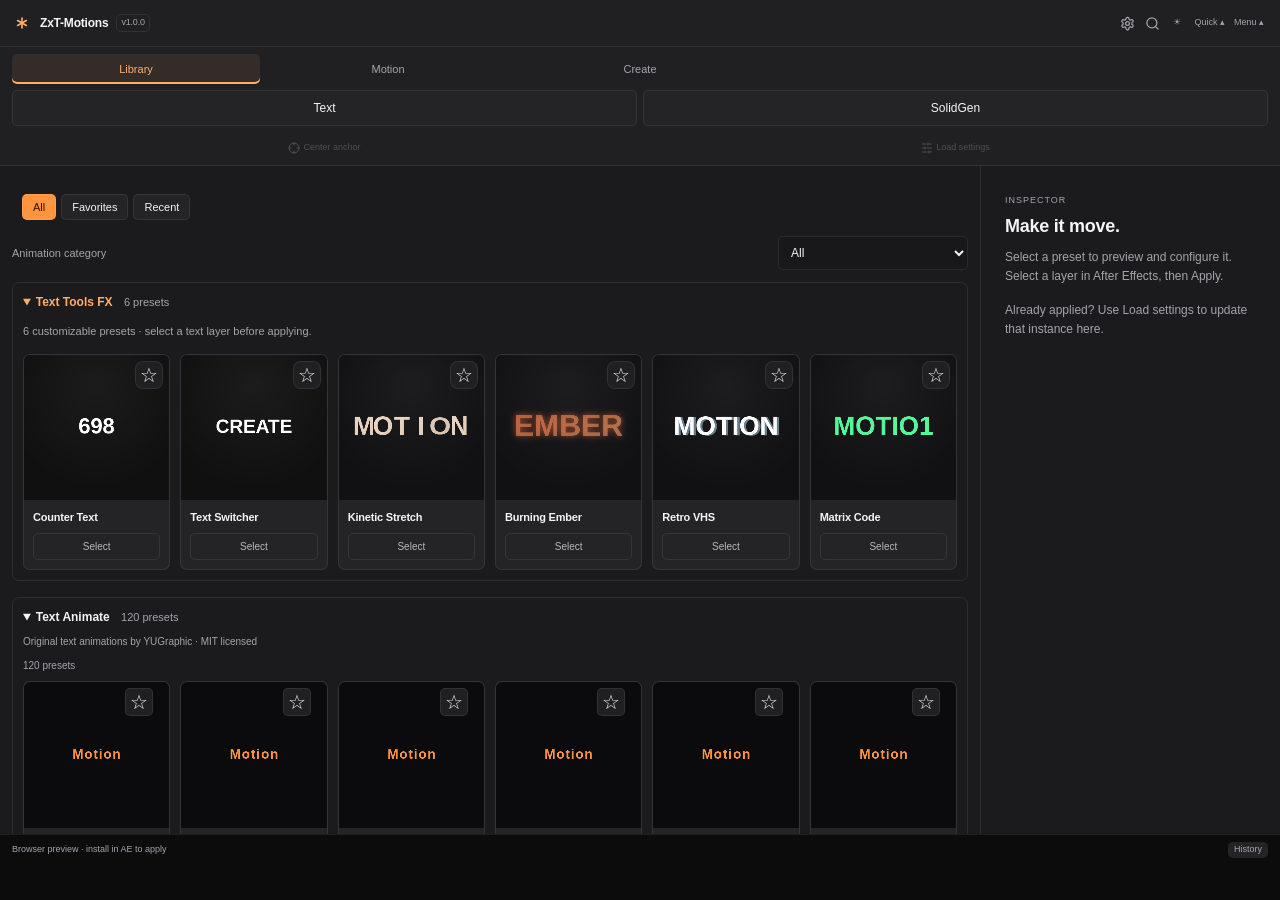
==== commit ead2512e: "[official-repair] Validate retired tools removal and collapsible Create" ====
--- a/catalog.html
+++ b/catalog.html
@@ -158,6 +158,16 @@
 .category-tabs button:focus-visible{outline:1px solid var(--accent);outline-offset:-1px}
 nav{padding-top:6px;padding-bottom:6px}
 @media(max-width:339px){.category-tabs button{font-size:10px}}
+
+/* Create settings collapse independently; submit actions stay visible. */
+.create-card .create-section{margin:0;padding:0;border:0;border-radius:0;background:transparent;min-width:0}
+.create-section>summary{display:flex;align-items:center;justify-content:space-between;gap:8px;cursor:pointer;list-style:none;padding:4px 32px 4px 0;min-width:0}
+.create-section>summary::-webkit-details-marker{display:none}
+.create-section>summary::after{content:'⌄';color:var(--muted);transition:transform .18s ease;flex-shrink:0}
+.create-section[open]>summary::after{transform:rotate(180deg)}
+.create-section>summary h2{margin:0}
+.create-options{display:flex;flex-direction:column;gap:12px;padding-top:14px;min-width:0}
+.create-section>summary:focus-visible{outline:2px solid var(--accent);outline-offset:4px;border-radius:4px}
 </style>
     <style>/* Studio shell: dense library, quiet surfaces and a responsive Customize dock. */
 :root{--bg:#1b1b1d;--surface:#242426;--panel:#202022;--input:#18181a;--line:#ffffff14;--muted:#a4a4ab}
@@ -218,13 +228,6 @@
 .collection-filters{display:flex;flex-wrap:wrap;gap:5px;padding:4px 10px;margin:8px 0 12px}
 .collection-filters button{font-size:11px;padding:4px 10px;min-height:26px}
 .collection-filters [aria-pressed=true]{background:var(--accent-fill);color:var(--on-accent)}
-#selected-layer-inspector{margin:2px 10px 6px;font-size:11px;min-width:0}
-#selected-layer-inspector>summary{overflow:hidden;text-overflow:ellipsis;white-space:nowrap;cursor:pointer;padding:5px 0;color:var(--muted)}
-#selection-content{max-height:140px;overflow:auto;overflow-wrap:anywhere}
-.selection-layer{padding:8px 0;border-top:1px solid var(--line)}
-.selection-layer p{font-size:11px;margin:4px 0}
-.selection-layer button,#selection-refresh{font-size:11px;padding:4px 8px;margin:3px 3px 3px 0}
-.selection-warning{color:var(--accent)}
 .card,.yu-card{position:relative}
 .favorite-toggle{position:absolute;right:6px;top:6px;z-index:1;width:28px;height:28px;padding:0;border-radius:8px;background:var(--panel);font-size:20px;line-height:1;color:var(--text)}
 .favorite-toggle[aria-pressed=true]{color:var(--accent)}
@@ -233,7 +236,6 @@
 .target-guidance:empty{display:none}
 
 #yu-selection-guidance,.animation-settings-guide{font-size:11px;color:var(--muted);line-height:1.5}
-#selected-layer-inspector{padding:0;background:transparent}
 .yu-card .favorite-toggle{width:28px;height:28px;padding:0;font-size:20px}
 
 /* Studio workspace: one browsing scroll region and one Inspector slot. */
@@ -248,7 +250,6 @@
 #yu-browser { overflow:visible; }
 #yu.yu-inspecting #yu-browser { display:block; }
 #workspace > #inspector { min-width:0; display:grid; grid-template-rows:auto minmax(0,1fr) auto; overflow:hidden; }
-#selected-layer-inspector { max-height:120px; overflow:auto; }
 #selection-summary { overflow:hidden; text-overflow:ellipsis; white-space:nowrap; }
 .card-actions { grid-template-columns:1fr; }
 .card-actions .customize { width:100%; }
@@ -339,7 +340,6 @@
         ><button id="load-fx" data-host>
           <i data-lucide="sliders-horizontal"></i>Load settings</button>
       </div>
-      <details id="selected-layer-inspector"><summary id="selection-summary">Layer Inspector</summary><div id="selection-content"></div><button id="selection-refresh" data-host>Refresh selection</button></details>
     </div>
     <div id="workspace">
       <aside id="inspector-empty" aria-label="Inspector"><span class="eyebrow">INSPECTOR</span><h2>Make it move.</h2><p>Select a preset to preview and configure it. Select a layer in After Effects, then Apply.</p><p>Already applied? Use Load settings to update that instance here.</p></aside>
@@ -352,7 +352,9 @@
           <p id="create-empty" class="empty" hidden></p>
           <div class="create-grid">
             <form id="create-text" class="create-card">
-              <h2><i data-lucide="type"></i> Text</h2>
+              <details class="create-section">
+                <summary><h2><i data-lucide="type"></i> Text</h2></summary>
+                <div class="create-options">
               <label
                 >Content<textarea
                   id="new-text-content"
@@ -416,6 +418,8 @@
                   Refresh fonts
                 </button>
               </div>
+                </div>
+              </details>
               <button
                 type="submit"
                 class="primary"
@@ -426,7 +430,9 @@
               </button>
             </form>
             <form id="create-shape" class="create-card">
-              <h2><i data-lucide="shapes"></i> Shape</h2>
+              <details class="create-section">
+                <summary><h2><i data-lucide="shapes"></i> Shape</h2></summary>
+                <div class="create-options">
               <label
                 >Shape<select id="new-shape-type">
                   <option value="circle">Circle</option>
@@ -461,6 +467,8 @@
                   type="color"
                   value="#ff943f"
               /></label>
+                </div>
+              </details>
               <button
                 type="submit"
                 class="primary"
@@ -471,7 +479,9 @@
               </button>
             </form>
             <form id="create-background" class="create-card">
-              <h2><i data-lucide="layers"></i> Solid Color</h2>
+              <details class="create-section">
+                <summary><h2><i data-lucide="layers"></i> Solid Color</h2></summary>
+                <div class="create-options">
               <p class="hint">
                 One full-size solid, placed at the bottom for the whole
                 composition.
@@ -503,13 +513,15 @@
                 class="color-swatches"
                 aria-label="Recent background colors"
               ></div>
+                </div>
+              </details>
               <button
                 type="submit"
                 class="primary"
                 data-create="newSolid"
                 data-host
               >
-                Create background
+                Create solid
               </button>
             </form>
           </div>
@@ -736,17 +748,8 @@
           <div class="eyebrow">EVERYDAY CONTROLS</div>
           <h1>Quick Tools</h1>
           <p>
-            Tools operate on selected layers. Edits use one Undo step; Copy Motion only reads keyframes.
+            Tools operate on selected layers. Edits use one Undo step.
           </p>
-          <details id="transform-motion" open>
-            <summary><i data-lucide="copy"></i>Copy / Paste Motion</summary>
-            <div class="button-grid">
-              <button id="copy-motion" type="button" data-host>Copy Motion</button>
-              <button id="paste-motion" type="button" data-host disabled>Paste Motion</button>
-            </div>
-            <p id="motion-clipboard" class="hint" role="status">Copy preset motion or Transform keyframes from one layer. Paste starts at the playhead.</p>
-            <p class="hint">Transform only. Existing target keyframes and expressions are protected; those properties are skipped.</p>
-          </details>
           <details id="tweaker" open>
             <summary>FX settings</summary>
             <p>
@@ -8377,6 +8380,10 @@
       ["create-background", "newSolid"],
     ].forEach(([id, kind]) => {
       $(id).onsubmit = (e) => submit(e, kind);
+      // Expose invalid native controls before the browser tries to focus them.
+      $(id).addEventListener("invalid", () => {
+        $(id).querySelector(".create-section").open = true;
+      }, true);
     });
   }
   return { init, activate, setBusy, refreshCollection };
@@ -8528,8 +8535,7 @@
 /* Selected-layer context is advisory; host target validation remains authoritative. */
 window.ZxTSelection = (() => {
   'use strict';
-  let current = null, adapter, signature = '', connected = false;
-  const $ = id => document.getElementById(id);
+  let current = null, connected = false;
   function match(a,b){return !!a&&!!b&&a.comp===b.comp&&a.layer===b.layer&&a.token===b.token;}
   function eligibility(category,id,operation,target){
     if(!connected)return {allowed:false,reason:'Connect to After Effects first.'};
@@ -8553,33 +8559,8 @@
     if(operation==='update'&&category!=='YU'&&!layers.some(l=>!l.locked&&l.core&&l.core.id===id)&&!current.truncated)return {allowed:false,reason:'Apply this preset first, or load an existing instance.'};
     return {allowed:true,reason:text.length<count?'Applies to unlocked text layers; other selected layer types are skipped.':'Ready for the selected text layer'+(count===1?'':'s')+'.'};
   }
-  function render(){
-    if(!adapter)return;
-    const box=$('selection-content'),summary=$('selection-summary');box.textContent='';
-    if(!connected){summary.textContent='Layer Inspector · Preview mode';return;}
-    if(!current){summary.textContent='Layer Inspector · Refresh to inspect selection';return;}
-    if(current.compId===null){summary.textContent='Layer Inspector · Open a composition';return;}
-    if(!current.total){summary.textContent='Layer Inspector · No layers selected';box.textContent='Select a layer to inspect its FX. SolidGen can generate without a selection.';return;}
-    summary.textContent=current.total===1?current.layers[0].name+' · '+current.layers[0].type+(current.layers[0].locked?' · Locked':''):current.total+' layers selected';
-    current.layers.forEach(row=>{
-      const item=document.createElement('div');item.className='selection-layer';
-      const heading=document.createElement('strong');heading.textContent=row.name+' · '+row.type+(row.locked?' · Locked':'');item.appendChild(heading);
-      const names=[];if(row.core)names.push(row.core.name);
-      row.animations.forEach(a=>{const p=window.YTMCore&&YTMCore.presets.find(p=>p.id===a.id);names.push((p?p.name:'Text animation '+a.id)+' · '+a.phase);});
-      const text=document.createElement('p');text.textContent=names.length?names.join(' / '):'No ZxT-Motions preset detected.';item.appendChild(text);
-      if(current.total===1){
-        const add=(label,fn)=>{const b=document.createElement('button');b.textContent=label;b.dataset.host='';b.onclick=fn;b.disabled=adapter.busy();item.appendChild(b);};
-        if(row.core)add('Load FX settings',()=>adapter.loadCore());
-        row.animations.forEach(a=>add('Load '+a.phase+' animation',()=>adapter.loadAnimation(a.phase)));
-      }
-      if(row.effectCount){const d=document.createElement('details'),s=document.createElement('summary'),p=document.createElement('p');s.textContent=row.effectCount+' native effects';p.textContent=row.effects.join(' · ')+(row.effectCount>row.effects.length?' · …':'');d.append(s,p);item.appendChild(d);}
-      if(row.warning){const warning=document.createElement('p');warning.textContent=row.warning;warning.className='selection-warning';item.appendChild(warning);}
-      box.appendChild(item);
-    });
-    if(current.truncated){const p=document.createElement('p');p.textContent='Showing the first 50 selected layers.';box.appendChild(p);}
-  }
-  function update(response,ready){connected=ready;current=response&&response.selection||null;const next=JSON.stringify([connected,current]);if(next!==signature){signature=next;render();}}
-  return {context(){ return current; },init(a){adapter=a;$('selection-refresh').onclick=a.refresh;render();},update,eligibility};
+  function update(response,ready){connected=ready;current=response&&response.selection||null;}
+  return {context(){ return current; },update,eligibility};
 })();
 
 </script>
@@ -8682,7 +8663,6 @@
     bridge = window.MotionAstraBridge;
   const state = {
       tab: "Text",
-      motionClipboard: null,
       preset: null,
       params: {},
       busy: false,
@@ -8749,8 +8729,6 @@
     document
       .querySelectorAll("[data-host]")
       .forEach((b) => (b.disabled = value || !bridge.isReady()));
-    $("paste-motion").disabled = $("paste-motion").disabled || !state.motionClipboard;
-    $("paste-motion").title = state.motionClipboard ? "Paste copied motion at the playhead; existing animation is protected." : "Copy Motion from one animated layer first.";
     $("apply").disabled = $("apply").disabled || state.invalid.size > 0;
     $("compact-fx").disabled =
       $("compact-fx").disabled ||
@@ -8791,7 +8769,7 @@
     $("recovery").hidden = !state.recovery;
     if (state.recovery) {
       $("recovery-message").textContent = "Check the result in AE before retrying. Load settings or inspect the timeline; no automatic retry was sent.";
-      document.querySelectorAll("[data-host]").forEach(b => { if (!["load-fx","selection-refresh","tweaker-load"].includes(b.id)) b.disabled = true; });
+      document.querySelectorAll("[data-host]").forEach(b => { if (!["load-fx","tweaker-load"].includes(b.id)) b.disabled = true; });
     }
     $("recovery-continue").disabled = value;
     if (window.MotionAstraYUUI) window.MotionAstraYUUI.setBusy(value);
@@ -8824,7 +8802,7 @@
     busy(state.busy);
   }
   function mutates(payload) {
-    return ["apply","update","generateBackground","tool","compact","pasteMotion"].includes(payload.action) || (["yuText","fxTools"].includes(payload.action) && payload.operation !== "load");
+    return ["apply","update","generateBackground","tool","compact"].includes(payload.action) || (["yuText","fxTools"].includes(payload.action) && payload.operation !== "load");
   }
   async function action(payload) {
     if (state.busy || (state.recovery && mutates(payload))) return null;
@@ -8845,8 +8823,7 @@
         if (["apply", "update", "generateBackground"].includes(payload.action)) ZxTCollections.record("core:" + payload.id);
         if (payload.action === "yuText" && payload.operation === "apply") ZxTCollections.record("yu:" + payload.id);
       }
-      if (r.changed > 0 && r.severity === "warning" && (payload.action !== "pasteMotion" || r.recovery)) state.recovery = true;
-      if (payload.action === "pasteMotion" && r.recovery) state.recovery = true;
+      if (r.changed > 0 && r.severity === "warning") state.recovery = true;
       if (r.message) notice(r.message, r.severity || "success");
       return r;
     } catch (e) {
@@ -9300,27 +9277,6 @@
         if (!state.busy) tab(b.dataset.tab);
       }),
   );
-  $("copy-motion").onclick = async () => {
-    if (state.busy || state.recovery) return;
-    // A failed recopy must not leave a stale buffer ready for accidental Paste.
-    state.motionClipboard = null;
-    $("motion-clipboard").textContent = "Copy preset motion or Transform keyframes from one layer. Paste starts at the playhead.";
-    const result = await action({action: "copyMotion"});
-    if (result && result.motion) {
-      state.motionClipboard = result.motion;
-      $("motion-clipboard").textContent = result.motion.schema === "zxt-preset-motion-1"
-        ? `Preset motion ready · ${result.motion.core ? "ZxT preset" : ""}${result.motion.core && result.motion.yu.length ? " + " : ""}${result.motion.yu.length ? "Text Animate IN/OUT" : ""}. Paste starts at the playhead.`
-        : `${result.motion.properties.length} properties · ${result.motion.keyframes} keyframes ready. Paste starts at the playhead.`;
-    }
-    busy(state.busy);
-  };
-  $("paste-motion").onclick = () => {
-    if (!state.motionClipboard) {
-      notice("Copy Motion from one animated layer first.", "info");
-      return;
-    }
-    return action({action: "pasteMotion", motion: state.motionClipboard});
-  };
   const glyphs = ["↖", "↑", "↗", "←", "·", "→", "↙", "↓", "↘"];
   glyphs.forEach((g, i) => {
     const b = el("button", "", g);
@@ -9469,10 +9425,6 @@
   $("text-tools-group").ontoggle = () => {
     store.set("ma-text-tools-folded", !$("text-tools-group").open);
   };
-  if (window.ZxTSelection) ZxTSelection.init({
-    refresh, busy: () => state.busy, loadCore: load,
-    loadAnimation: phase => { tab("YU"); return window.MotionAstraYUUI.load(phase); }
-  });
   if (window.ZxTCollections) {
     document.querySelectorAll("[data-collection]").forEach(b => b.onclick = () => ZxTCollections.setMode(b.dataset.collection, b.closest("[data-collection-scope]").dataset.collectionScope));
     ZxTCollections.subscribe(() => {
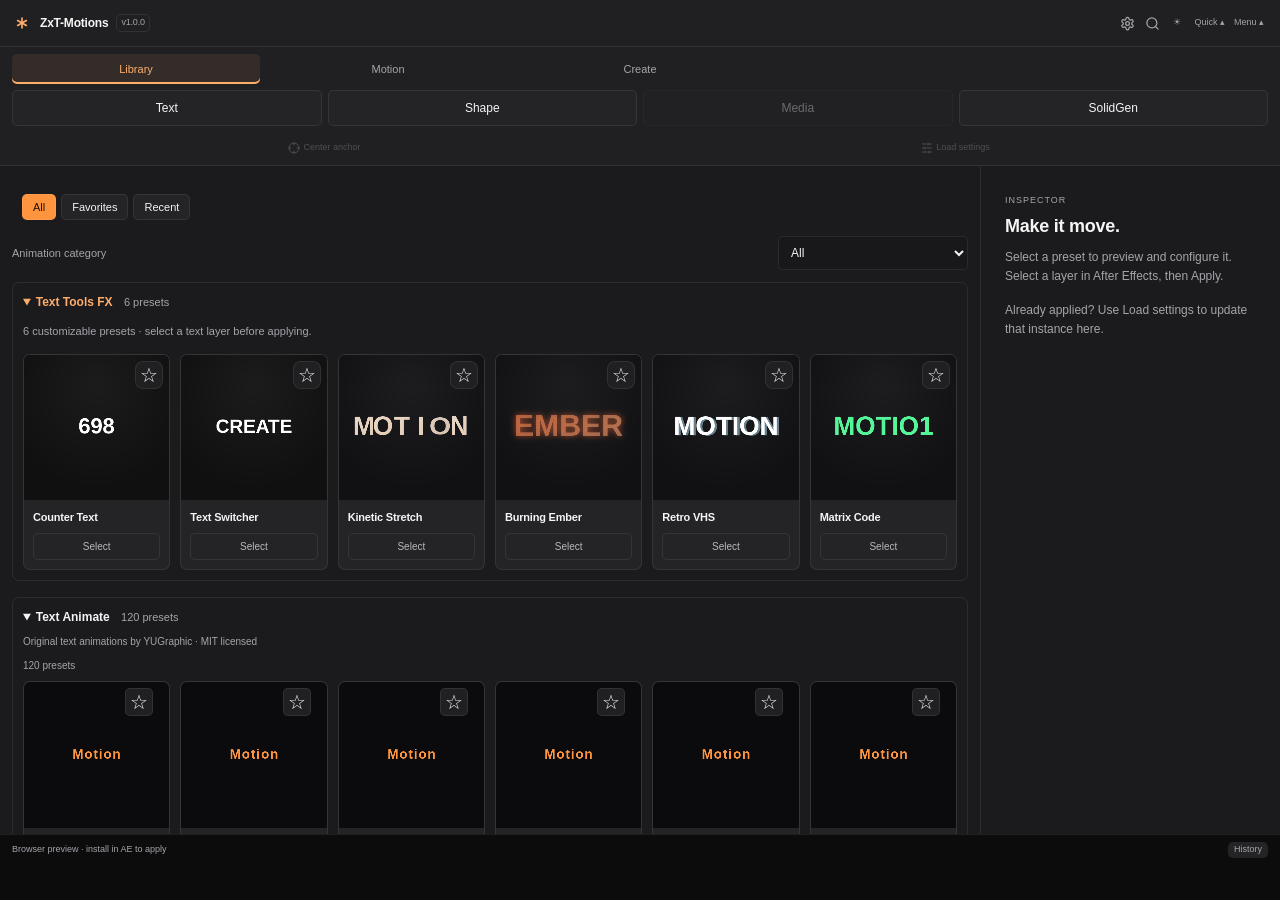
==== commit 377f6e59: "Add isolated Shape Library and four native pilots (Task 2) Preserve official Text/SolidGen engines a" ====
--- a/catalog.html
+++ b/catalog.html
@@ -275,8 +275,29 @@
 [hidden] { display:none !important; }
 
 #create .create-card { position:relative; }
-#create .favorite-toggle { position:static; float:right; margin:0 0 6px 8px; }
+#create .favorite-toggle { position:absolute; right:12px; top:18px; margin:0; }
 .brand b { max-width:100px; overflow:hidden; text-overflow:ellipsis; white-space:nowrap; }
+
+/* Shape is an additive Library adapter; existing Text/SolidGen selectors stay intact. */
+.shape-cards{display:grid;grid-template-columns:repeat(auto-fill,minmax(126px,1fr));gap:10px;margin-top:12px}
+#shape-library>details{margin-bottom:12px;background:transparent}
+#shape-search{width:100%;box-sizing:border-box;font-size:11px}
+#shape-inspector{flex:1;min-width:0;min-height:0;display:grid;grid-template-rows:auto minmax(0,1fr) auto;overflow:hidden;background:var(--panel);border-left:1px solid var(--line)}
+#shape-title{font-size:16px;margin:5px 0}#shape-preview{display:block;width:100%;max-width:220px;aspect-ratio:1;margin:auto;border:1px solid var(--line);border-radius:7px}
+#shape-description{font-size:11px;line-height:1.5;overflow-wrap:anywhere}
+#shape-inspector .inspector-actions{grid-template-columns:1fr}#shape-parameters .parameter{min-width:0}#shape-parameters label{overflow-wrap:anywhere}
+@media(min-width:760px){#workspace>#shape-inspector{flex:0 0 300px;width:300px}}
+@media(max-width:759px){#workspace>#shape-inspector{width:100%;flex:1}}
+@media(max-height:420px){#shape-inspector{grid-template-rows:auto minmax(0,1fr) auto}.inspector-head h2#shape-title{font-size:13px;margin:2px 0}}
+#shape-guidance{font-size:10px;line-height:1.4;color:var(--muted);overflow-wrap:anywhere}
+#shape-inspector .inspector-scroll{overflow:auto;min-height:0}
+@media(max-height:420px){
+ #shape-inspector .inspector-head{padding:4px 8px}
+ #shape-inspector .inspector-head .eyebrow{display:none}
+ #shape-inspector .inspector-head h2{margin:0}
+ #shape-inspector .inspector-head button{min-height:24px;padding:3px 6px}
+ #shape-inspector .inspector-actions{padding:4px 8px}
+}
 </style>
   </head>
   <body class="catalog">
@@ -326,7 +347,7 @@
         <button data-tab="Create" data-workspace="Create">Create</button>
       </div>
       <div id="library-navigation" class="studio-subnav" aria-label="Library type">
-        <button data-tab="YU">Text</button><button data-tab="Background">SolidGen</button>
+        <button data-tab="YU">Text</button><button data-tab="Shape">Shape</button><button type="button" disabled title="Media is reserved for a future approved task" aria-label="Media · not available">Media</button><button data-tab="Background">SolidGen</button>
       </div>
       <div id="motion-navigation" class="studio-subnav" aria-label="Motion tools" hidden>
         <button data-tab="Tools">Quick Tools</button><button data-tab="Curve">Curve</button>
@@ -344,6 +365,15 @@
     <div id="workspace">
       <aside id="inspector-empty" aria-label="Inspector"><span class="eyebrow">INSPECTOR</span><h2>Make it move.</h2><p>Select a preset to preview and configure it. Select a layer in After Effects, then Apply.</p><p>Already applied? Use Load settings to update that instance here.</p></aside>
       <main>
+        <section id="shape-library" hidden aria-label="Shape Library">
+          <div class="collection-filters" data-collection-scope="Shape" role="group" aria-label="Shape collection"><button type="button" data-collection="all" aria-pressed="true">All</button><button type="button" data-collection="favorites" aria-pressed="false">Favorites</button><button type="button" data-collection="recent" aria-pressed="false">Recent</button></div>
+          <div class="yu-filters"><label for="shape-category">Animation category</label><select id="shape-category"><option value="all">All</option><option value="Motion">Motion</option><option value="FX">FX</option></select></div>
+          <input id="shape-search" type="search" placeholder="Search Shape presets" aria-label="Search Shape presets" />
+          <p id="shape-count" class="hint"></p><p id="shape-empty" class="empty" hidden></p>
+          <details id="shape-family-motion" open><summary>Shape Motion</summary><div id="shape-cards-motion" class="shape-cards"></div></details>
+          <details id="shape-family-fx" open><summary>Shape FX</summary><div id="shape-cards-fx" class="shape-cards"></div></details>
+        </section>
+
         <section id="create" hidden aria-label="Create layers">
           <div class="eyebrow">START WITH SOMETHING SIMPLE</div>
           <h1>Create</h1>
@@ -983,6 +1013,11 @@
           </details>
         </section>
       </main>
+      <aside id="shape-inspector" hidden aria-labelledby="shape-title">
+        <div class="inspector-head"><div><span id="shape-mode" class="eyebrow">CUSTOMIZE SHAPE</span><h2 id="shape-title"></h2></div><button id="shape-back">← Library</button></div>
+        <div class="inspector-scroll"><p id="shape-guidance" class="target-guidance" role="status"></p><canvas id="shape-preview" width="240" height="240" aria-label="Illustrative Shape preview"></canvas><p class="hint">Illustrative preview · rendering is performed in AE.</p><button id="shape-replay">Replay preview</button><p id="shape-description"></p><div id="shape-parameters"></div><button id="shape-load" data-host>Load settings</button></div>
+        <div class="inspector-actions"><button id="shape-apply" class="primary" data-host>Apply</button><button id="shape-update" class="primary" data-host hidden>Update</button></div>
+      </aside>
       <aside id="inspector" hidden aria-labelledby="fx-title">
         <div class="inspector-head">
           <div>
@@ -7287,7 +7322,7 @@
         version +
         "||host.build!==" +
         JSON.stringify(BUILD) +
-        '||typeof host.dispatch!=="function"||host.transformMotionVersion!==2){' +
+        '||typeof host.dispatch!=="function"||host.transformMotionVersion!==2||host.shapeLibraryVersion!==1){' +
         "var data=File(" +
         JSON.stringify(path + "/jsx/presets-data.jsx") +
         ");" +
@@ -7301,7 +7336,7 @@
         version +
         "||host.build!==" +
         JSON.stringify(BUILD) +
-        '||typeof host.dispatch!=="function"||host.transformMotionVersion!==2)' +
+        '||typeof host.dispatch!=="function"||host.transformMotionVersion!==2||host.shapeLibraryVersion!==1)' +
         'throw Error("Host initialization failed or an old host is still installed.");}' +
         "var output=host.dispatch(" +
         JSON.stringify(encodeURIComponent('{"action":"status"}')) +
@@ -7312,6 +7347,7 @@
 
   async function ensureModule(payload) {
     const modules = {
+      shapeLibrary: { file: "shape.jsx", label: "Shape Library" },
       yuText: { file: "yu-text.jsx", label: "YU Txt Motion" },
       fxTools: { file: "fx-tools.jsx", label: "FXTools" }
     };
@@ -7326,7 +7362,7 @@
         "];" +
         "if(!module||module.build!==" +
         expected +
-        '||typeof module.run!=="function"' + (moduleKey === "yuText" ? '||module.motionVersion!==1' : '') + '){' +
+        '||typeof module.run!=="function"' + (moduleKey === "shapeLibrary" ? '||module.shapeVersion!==1' : moduleKey === "yuText" ? '||module.motionVersion!==1' : '') + '){' +
         "var file=File(" +
         JSON.stringify(extensionPath + "/jsx/" + module.file) +
         ");" +
@@ -7343,7 +7379,7 @@
         "];" +
         "if(!module||module.build!==" +
         expected +
-        '||typeof module.run!=="function"' + (moduleKey === "yuText" ? '||module.motionVersion!==1' : '') + ')throw Error(' +
+        '||typeof module.run!=="function"' + (moduleKey === "shapeLibrary" ? '||module.shapeVersion!==1' : moduleKey === "yuText" ? '||module.motionVersion!==1' : '') + ')throw Error(' +
         JSON.stringify(
           module.label + " failed to register. Reinstall the complete package."
         ) +
@@ -8451,6 +8487,7 @@
         },
       }),
     );
+    if (window.ZXT_SHAPE_PRESETS) window.ZXT_SHAPE_PRESETS.presets.forEach(p => items.push({name:p.name, group:"Shape · " + p.family, keywords:p.description, open(){api.tab("Shape");window.ShapeLibrary.openById(p.id);}}));
     [
       ["tools", "Tools", "Quick Tools"],
       ["create", "Create", "Create"],
@@ -8565,15 +8602,454 @@
 
 </script>
     <script>
+/* Generated by tools/build-shape.py */
+window.ZXT_SHAPE_PRESETS={"schema":1,"presets":[{"id":"trim-in","name":"Trim Path In","category":"Motion","family":"Shape Motion","description":"Reveals a stroked path with an owned Trim Paths operator. Select a path group in AE when several groups exist. Filled artwork remains visible.","parameters":[{"key":"duration","label":"Duration \u00b7 seconds","type":"number","min":0.05,"max":120,"step":0.05,"default":1},{"key":"easing","label":"Easing","type":"select","options":["linear","ease-in","ease-out","easy"],"default":"easy"}]},{"id":"path-wiggle","name":"Path Wiggle","category":"Motion","family":"Shape Motion","description":"Adds an owned native Wiggle Paths operator to one path group. Motion starts at the Apply playhead.","parameters":[{"key":"amount","label":"Amount \u00b7 pixels","type":"number","min":0,"max":500,"step":1,"default":10},{"key":"detail","label":"Detail","type":"number","min":0,"max":10,"step":0.1,"default":3},{"key":"speed","label":"Speed \u00b7 wiggles/sec","type":"number","min":0,"max":20,"step":0.1,"default":1}]},{"id":"glow","name":"Glow","category":"FX","family":"Shape FX","description":"Adds one owned native Glow effect without changing existing effects or shape artwork.","parameters":[{"key":"intensity","label":"Intensity","type":"number","min":0,"max":10,"step":0.1,"default":1},{"key":"radius","label":"Radius \u00b7 pixels","type":"number","min":0,"max":500,"step":1,"default":25},{"key":"threshold","label":"Threshold \u00b7 %","type":"number","min":0,"max":100,"step":1,"default":60}]},{"id":"blur-pulse","name":"Blur Pulse","category":"FX","family":"Shape FX","description":"Adds a finite Gaussian blur pulse from the Apply playhead. Returns to zero at the end and preserves artwork.","parameters":[{"key":"amount","label":"Peak blur \u00b7 pixels","type":"number","min":0,"max":500,"step":1,"default":20},{"key":"duration","label":"Duration \u00b7 seconds","type":"number","min":0.05,"max":120,"step":0.05,"default":1},{"key":"easing","label":"Easing","type":"select","options":["linear","ease-in","ease-out","easy"],"default":"easy"}]}]};
+
+</script>
+    <script>
+/* Shape-only illustrative previews. No dependency on the Text/SolidGen renderers. */
+window.ShapePreview = (() => {
+  const active = new Map();
+  let suspended = false;
+  function draw(canvas, id, progress = 1, params = {}) {
+    const ctx = canvas.getContext("2d"),
+      w = canvas.width,
+      h = canvas.height;
+    ctx.clearRect(0, 0, w, h);
+    ctx.fillStyle =
+      getComputedStyle(document.documentElement).getPropertyValue("--input") ||
+      "#18181a";
+    ctx.fillRect(0, 0, w, h);
+    const color =
+      getComputedStyle(document.documentElement)
+        .getPropertyValue("--accent")
+        .trim() || "#ff963b";
+    ctx.save();
+    ctx.translate(w / 2, h / 2);
+    ctx.strokeStyle = color;
+    ctx.fillStyle = color;
+    ctx.lineWidth = w / 45;
+    if (id === "glow") {
+      ctx.shadowColor = color;
+      ctx.shadowBlur = ((params.radius || 25) * w) / 240;
+      ctx.strokeRect(-w * 0.23, -h * 0.23, w * 0.46, h * 0.46);
+    } else if (id === "blur-pulse") {
+      ctx.filter =
+        "blur(" +
+        ((params.amount || 20) * Math.sin(progress * Math.PI) * w) / 240 +
+        "px)";
+      ctx.fillRect(-w * 0.22, -h * 0.22, w * 0.44, h * 0.44);
+    } else if (id === "trim-in") {
+      const size = w * 0.46;
+      ctx.setLineDash([size * 4]);
+      ctx.lineDashOffset = size * 4 * (1 - progress);
+      ctx.strokeRect(-size / 2, -size / 2, size, size);
+    } else {
+      ctx.beginPath();
+      for (let i = 0; i <= 64; i++) {
+        const a = (i / 64) * Math.PI * 2,
+          r =
+            w * 0.24 +
+            (Math.sin(a * 7 + progress * Math.PI * 2) *
+              (params.amount === undefined ? 10 : params.amount) *
+              w) /
+              240;
+        const x = Math.cos(a) * r,
+          y = Math.sin(a) * r;
+        i ? ctx.lineTo(x, y) : ctx.moveTo(x, y);
+      }
+      ctx.closePath();
+      ctx.stroke();
+    }
+    ctx.restore();
+  }
+  function stop(canvas) {
+    const frame = active.get(canvas);
+    if (frame) cancelAnimationFrame(frame);
+    active.delete(canvas);
+  }
+  function play(canvas, id, params = {}, once = false) {
+    stop(canvas);
+    if (suspended || matchMedia("(prefers-reduced-motion: reduce)").matches) {
+      draw(canvas, id, 1, params);
+      return;
+    }
+    const start = performance.now(),
+      duration = (params.duration || 1) * 1000;
+    function frame(now) {
+      if (suspended || !canvas.isConnected) {
+        stop(canvas);
+        return;
+      }
+      const t = (now - start) / duration;
+      draw(canvas, id, Math.min(1, once ? t : t % 1), params);
+      if (!once || t < 1) active.set(canvas, requestAnimationFrame(frame));
+      else active.delete(canvas);
+    }
+    active.set(canvas, requestAnimationFrame(frame));
+  }
+  return {
+    draw,
+    play,
+    stop,
+    suspend(on) {
+      suspended = on;
+      if (on) for (const canvas of [...active.keys()]) stop(canvas);
+    },
+    clear() {
+      for (const canvas of [...active.keys()]) stop(canvas);
+    },
+  };
+})();
+
+</script>
+    <script>
+/* Shape adapter: independent metadata, forms and host route; shared Studio shell. */
+window.ShapeLibrary = (() => {
+  const $ = (id) => document.getElementById(id),
+    presets = window.ZXT_SHAPE_PRESETS.presets;
+  let api,
+    preset = null,
+    params = {},
+    loaded = null,
+    busy = false,
+    visible = false,
+    dirty = false,
+    opening = 0,
+    draftKey = null;
+  const drafts = {},
+    controls = new Map();
+  function save() {
+    if (preset && draftKey)
+      drafts[draftKey] = { params: { ...params }, loaded, dirty };
+  }
+  function selectionKey() {
+    const c = window.ZxTSelection && ZxTSelection.context();
+    return JSON.stringify(c ? [c.compId, c.layers.map((l) => l.id)] : null);
+  }
+  function guidance() {
+    if (!api.ready()) return "Connect to After Effects first.";
+    const c = ZxTSelection.context();
+    if (!c || c.compId === null) return "Open a composition in After Effects.";
+    if (!c.total) return "Select a Shape layer in After Effects.";
+    if (loaded) {
+      const row = c.total === 1 && c.layers[0];
+      if (
+        !row ||
+        c.compId !== loaded.target.comp ||
+        row.id !== loaded.target.layer
+      )
+        return "Selection changed. Select the loaded Shape layer or Load settings again.";
+      if (row.locked) return "Unlock the selected Shape layer.";
+    }
+    if (!c.layers.some((l) => l.type === "Shape" && !l.locked))
+      return "Select an unlocked Shape layer.";
+    return "";
+  }
+  function sync() {
+    if (!api) return;
+    const reason = guidance(),
+      invalid = [...controls.values()].some((c) => !c.checkValidity());
+    $("shape-apply").hidden = !!loaded;
+    $("shape-update").hidden = !loaded;
+    $("shape-apply").disabled = busy || !!reason || invalid;
+    $("shape-update").disabled = busy || !!reason || invalid || !dirty;
+    const c = ZxTSelection.context();
+    $("shape-load").disabled =
+      busy ||
+      !api.ready() ||
+      !c ||
+      c.total !== 1 ||
+      c.layers[0].type !== "Shape";
+    $("shape-mode").textContent = loaded
+      ? dirty
+        ? "APPLIED · UNSAVED CHANGES"
+        : "APPLIED · UP TO DATE"
+      : "CUSTOMIZE SHAPE";
+    $("shape-guidance").textContent =
+      reason ||
+      (loaded
+        ? "Updates the loaded owned instance; its start time stays fixed."
+        : "Applies to unlocked Shape layers. Other selected layer types are skipped.");
+    for (const control of controls.values()) control.disabled = busy;
+    $("shape-back").disabled = busy;
+  }
+  function drawForm() {
+    controls.clear();
+    $("shape-parameters").textContent = "";
+    for (const p of preset.parameters) {
+      const wrap = document.createElement("div");
+      wrap.className = "parameter";
+      const label = document.createElement("label");
+      label.textContent = p.label;
+      label.htmlFor = "shape-param-" + p.key;
+      const input = document.createElement(
+        p.type === "select" ? "select" : "input",
+      );
+      input.id = label.htmlFor;
+      input.dataset.parameter = p.key;
+      if (p.type === "select")
+        for (const option of p.options) {
+          const o = document.createElement("option");
+          o.value = option;
+          o.textContent = option.replace(/-/g, " ");
+          input.appendChild(o);
+        }
+      else {
+        input.type = "number";
+        input.min = p.min;
+        input.max = p.max;
+        input.step = p.step;
+        input.required = true;
+        input.className = "exact";
+      }
+      input.value = params[p.key];
+      input.oninput = () => {
+        params[p.key] = p.type === "number" ? Number(input.value) : input.value;
+        if (p.type === "number" && !input.value) params[p.key] = NaN;
+        input.setAttribute("aria-invalid", String(!input.checkValidity()));
+        dirty = true;
+        save();
+        ShapePreview.draw($("shape-preview"), preset.id, 0.5, params);
+        sync();
+      };
+      wrap.append(label, input);
+      $("shape-parameters").appendChild(wrap);
+      controls.set(p.key, input);
+    }
+  }
+  function useInstance(instance) {
+    loaded = instance;
+    dirty = false;
+    if (instance) params = { ...instance.params };
+    drawForm();
+    save();
+    sync();
+  }
+  async function load() {
+    if (busy || !preset) return;
+    save(); // Preserve the original selection's dirty draft before loading another.
+    const id = preset.id,
+      key = selectionKey(),
+      r = await api.action({ action: "shapeLibrary", operation: "load", id });
+    if (r && preset && preset.id === id && selectionKey() === key) {
+      const nextKey = ZxTWorkspace.draftKey("shape:" + id);
+      if (nextKey !== draftKey) {
+        const nextDraft = drafts[nextKey];
+        params = nextDraft
+          ? { ...nextDraft.params }
+          : Object.fromEntries(
+              preset.parameters.map((p) => [p.key, p.default]),
+            );
+        draftKey = nextKey;
+      }
+      useInstance(r.instance);
+      if (!r.instance)
+        api.notice("No owned instance on this layer. Use Apply.", "info");
+    }
+  }
+  function close() {
+    if (busy) return;
+    save();
+    ++opening;
+    $("shape-inspector").hidden = true;
+    ShapePreview.stop($("shape-preview"));
+    ZxTWorkspace.closed();
+  }
+  async function openById(id) {
+    if (busy || !visible) return;
+    const p = presets.find((p) => p.id === id);
+    if (!p) return;
+    save();
+    preset = p;
+    draftKey = ZxTWorkspace.draftKey("shape:" + id);
+    const draft = drafts[draftKey];
+    params = Object.fromEntries(p.parameters.map((c) => [c.key, c.default]));
+    loaded = null;
+    dirty = false;
+    if (draft) {
+      params = { ...draft.params };
+      loaded = draft.loaded;
+      dirty = draft.dirty;
+    }
+    $("shape-title").textContent = p.name;
+    $("shape-description").textContent = p.description;
+    $("shape-inspector").hidden = false;
+    document
+      .querySelectorAll("#shape-library .card")
+      .forEach((card) =>
+        card.classList.toggle("selected", card.dataset.preset === id),
+      );
+    ZxTWorkspace.opened();
+    drawForm();
+    sync();
+    ShapePreview.play($("shape-preview"), id, params, true);
+    const sequence = ++opening,
+      c = ZxTSelection.context(),
+      key = selectionKey();
+    if (
+      !draft &&
+      api.ready() &&
+      c &&
+      c.total === 1 &&
+      c.layers[0].type === "Shape"
+    ) {
+      const r = await api.action({
+        action: "shapeLibrary",
+        operation: "load",
+        id,
+      });
+      if (
+        sequence === opening &&
+        preset.id === id &&
+        key === selectionKey() &&
+        r
+      )
+        useInstance(r.instance);
+    }
+  }
+  async function apply(update) {
+    if (busy || !preset) return;
+    sync();
+    if ($(update ? "shape-update" : "shape-apply").disabled) return;
+    const r = await api.action({
+      action: "shapeLibrary",
+      operation: update ? "update" : "apply",
+      id: preset.id,
+      params: { ...params },
+      target: update && loaded ? loaded.target : undefined,
+      revision: update && loaded ? loaded.revision : undefined,
+    });
+    if (r && r.changed > 0 && r.instance && !r.recovery) {
+      useInstance(r.instance);
+      ShapePreview.play($("shape-preview"), preset.id, params, true);
+    }
+  }
+  function render() {
+    ShapePreview.clear();
+    const category = $("shape-category").value,
+      query = $("shape-search").value.trim().toLowerCase();
+    const list = ZxTCollections.filter(
+      presets.filter(
+        (p) =>
+          (category === "all" || p.category === category) &&
+          (p.name + " " + p.family + " " + p.description)
+            .toLowerCase()
+            .includes(query),
+      ),
+      (p) => "shape:" + p.id,
+      "Shape",
+    );
+    for (const family of ["Motion", "FX"]) {
+      const box = $("shape-cards-" + family.toLowerCase());
+      box.textContent = "";
+      const items = list.filter((p) => p.category === family);
+      $("shape-family-" + family.toLowerCase()).hidden = !items.length;
+      for (const p of items) {
+        const card = document.createElement("article");
+        card.className = "card";
+        card.dataset.preset = p.id;
+        if (preset && p.id === preset.id) card.classList.add("selected");
+        const preview = document.createElement("button");
+        preview.className = "card-preview";
+        preview.type = "button";
+        preview.setAttribute("aria-label", "Preview " + p.name);
+        const canvas = document.createElement("canvas");
+        canvas.width = canvas.height = 240;
+        preview.appendChild(canvas);
+        preview.onclick = () => openById(p.id);
+        preview.onmouseenter = () => ShapePreview.play(canvas, p.id);
+        preview.onmouseleave = () => {
+          ShapePreview.stop(canvas);
+          ShapePreview.draw(canvas, p.id);
+        };
+        preview.onfocus = preview.onmouseenter;
+        preview.onblur = preview.onmouseleave;
+        const content = document.createElement("div");
+        content.className = "card-content";
+        const title = document.createElement("h2");
+        title.textContent = p.name;
+        const actions = document.createElement("div");
+        actions.className = "card-actions";
+        const select = document.createElement("button");
+        select.className = "shape-select";
+        select.textContent = "Select";
+        select.onclick = () => openById(p.id);
+        actions.appendChild(select);
+        content.append(title, actions);
+        card.append(
+          preview,
+          ZxTCollections.button("shape:" + p.id, p.name),
+          content,
+        );
+        box.appendChild(card);
+        ShapePreview.draw(canvas, p.id);
+      }
+    }
+    $("shape-count").textContent = list.length + " Shape presets";
+    $("shape-empty").hidden = !!list.length;
+    $("shape-empty").textContent = ZxTCollections.empty("Shape");
+  }
+  return {
+    openById,
+    close,
+    loadSelected() {
+      if (!preset || $("shape-inspector").hidden) {
+        api.notice(
+          "Select a Shape preset, then Load settings to edit its instance.",
+          "info",
+        );
+        return;
+      }
+      return load();
+    },
+    refreshCollection() {
+      if (visible) render();
+    },
+    init(adapter) {
+      api = adapter;
+      $("shape-category").onchange = render;
+      $("shape-search").oninput = render;
+      $("shape-back").onclick = close;
+      $("shape-load").onclick = load;
+      $("shape-apply").onclick = () => apply(false);
+      $("shape-update").onclick = () => apply(true);
+      $("shape-replay").onclick = () =>
+        preset &&
+        ShapePreview.play($("shape-preview"), preset.id, params, true);
+    },
+    setVisible(on) {
+      save();
+      visible = on;
+      $("shape-library").hidden = !on;
+      if (!on) {
+        ++opening;
+        $("shape-inspector").hidden = true;
+        ShapePreview.clear();
+        $("shape-cards-motion").textContent = "";
+        $("shape-cards-fx").textContent = "";
+      } else render();
+    },
+    setBusy(on) {
+      busy = on;
+      ShapePreview.suspend(on);
+      sync();
+    },
+  };
+})();
+
+</script>
+    <script>
 /* Local-only collections. Failed operations never enter Recent. */
 window.ZxTCollections = (() => {
   'use strict';
   const key = 'zxt-collections-v1', known = new Set([
     ...window.MA_PRESETS.presets.map(p => 'core:' + p.id),
     ...window.YTMCore.presets.map(p => 'yu:' + p.id),
+    ...(window.ZXT_SHAPE_PRESETS ? window.ZXT_SHAPE_PRESETS.presets.map(p => 'shape:' + p.id) : []),
     'create:text', 'create:shape', 'create:solid'
   ]), listeners = [];
-  const modes = {global:'all', Text:'all', Solid:'all', Create:'all'};
+  const modes = {global:'all', Text:'all', Solid:'all', Shape:'all', Create:'all'};
   let saved = {};
   try { saved = JSON.parse(localStorage.getItem(key)) || {}; } catch (_) {}
   const clean = (a, limit) => Array.isArray(a) ? [...new Set(a.filter(k => known.has(k)))].slice(0, limit) : [];
@@ -8630,9 +9106,9 @@
   function navigate(name) {
     positions[section] = origin ? scroll : main.scrollTop;
     section = name;
-    if (["YU","Background"].includes(name)) library = name;
+    if (["YU","Background","Shape"].includes(name)) library = name;
     if (["Tools","Curve"].includes(name)) motion = name;
-    const group = ['YU','Background'].includes(name) ? 'Library' : ['Tools','Curve'].includes(name) ? 'Motion' : name;
+    const group = ['YU','Background','Shape'].includes(name) ? 'Library' : ['Tools','Curve'].includes(name) ? 'Motion' : name;
     $('workspace').classList.toggle('library-workspace', group === 'Library');
     $('library-navigation').hidden = group !== 'Library';
     $('motion-navigation').hidden = group !== 'Motion';
@@ -8641,6 +9117,7 @@
       b.setAttribute('aria-pressed', String(b.dataset.workspace === group));
     });
     $('yu-editor').hidden = true;
+    $('shape-inspector').hidden = true;
     closed();
   }
   return {opened,closed,navigate,draftKey(id) {
@@ -8773,6 +9250,7 @@
     }
     $("recovery-continue").disabled = value;
     if (window.MotionAstraYUUI) window.MotionAstraYUUI.setBusy(value);
+    if (window.ShapeLibrary) window.ShapeLibrary.setBusy(value || state.recovery);
     if (window.MotionCurve) window.MotionCurve.setBusy(value);
     if (window.MotionAstraCreate) window.MotionAstraCreate.setBusy(value);
   }
@@ -8802,7 +9280,7 @@
     busy(state.busy);
   }
   function mutates(payload) {
-    return ["apply","update","generateBackground","tool","compact"].includes(payload.action) || (["yuText","fxTools"].includes(payload.action) && payload.operation !== "load");
+    return ["apply","update","generateBackground","tool","compact"].includes(payload.action) || (["yuText","fxTools","shapeLibrary"].includes(payload.action) && payload.operation !== "load");
   }
   async function action(payload) {
     if (state.busy || (state.recovery && mutates(payload))) return null;
@@ -8821,9 +9299,10 @@
       }
       if (window.ZxTCollections && r.changed > 0) {
         if (["apply", "update", "generateBackground"].includes(payload.action)) ZxTCollections.record("core:" + payload.id);
+        if (payload.action === "shapeLibrary") ZxTCollections.record("shape:" + payload.id);
         if (payload.action === "yuText" && payload.operation === "apply") ZxTCollections.record("yu:" + payload.id);
       }
-      if (r.changed > 0 && r.severity === "warning") state.recovery = true;
+      if (r.recovery || (r.changed > 0 && r.severity === "warning" && payload.action !== "shapeLibrary")) state.recovery = true;
       if (r.message) notice(r.message, r.severity || "success");
       return r;
     } catch (e) {
@@ -8873,6 +9352,7 @@
     $("settings").hidden = name !== "Settings";
     $("yu").hidden = name !== "YU";
     $("motion-curve").hidden = name !== "Curve";
+    if (window.ShapeLibrary) window.ShapeLibrary.setVisible(name === "Shape");
     if (window.MotionCurve) window.MotionCurve.setVisible(name === "Curve");
     if (window.MotionAstraYUUI)
       window.MotionAstraYUUI.setVisible(name === "YU");
@@ -9196,7 +9676,10 @@
   $("close").textContent = "← Back to Library";
   $("close").onclick = close;
   document.addEventListener("keydown", (e) => {
-    if (e.key === "Escape") close();
+    if (e.key === "Escape") {
+      if (state.tab === "Shape" && window.ShapeLibrary) return ShapeLibrary.close();
+      close();
+    }
   });
   $("apply").onclick = async () => {
     if (state.preset && !state.invalid.size) {
@@ -9243,6 +9726,7 @@
     }
   };
   $("load-fx").onclick = () => {
+    if (state.tab === "Shape" && window.ShapeLibrary) return ShapeLibrary.loadSelected();
     if (
       state.tab === "YU" &&
       !$("yu-editor").hidden &&
@@ -9404,6 +9888,7 @@
       store.set(key, on);
     };
   }
+  if (window.ShapeLibrary) window.ShapeLibrary.init({action, notice, ready: () => bridge.isReady() && !state.recovery});
   if (window.MotionCurve)
     window.MotionCurve.init({ action: action, ready: () => bridge.isReady() && !state.recovery });
   if (window.MotionAstraYUUI)
@@ -9432,6 +9917,7 @@
       if (["YU", "Background"].includes(state.tab)) render();
       if (window.MotionAstraYUUI) window.MotionAstraYUUI.refreshCollection();
       if (window.MotionAstraCreate) window.MotionAstraCreate.refreshCollection();
+      if (window.ShapeLibrary) window.ShapeLibrary.refreshCollection();
       busy(state.busy);
     });
   }
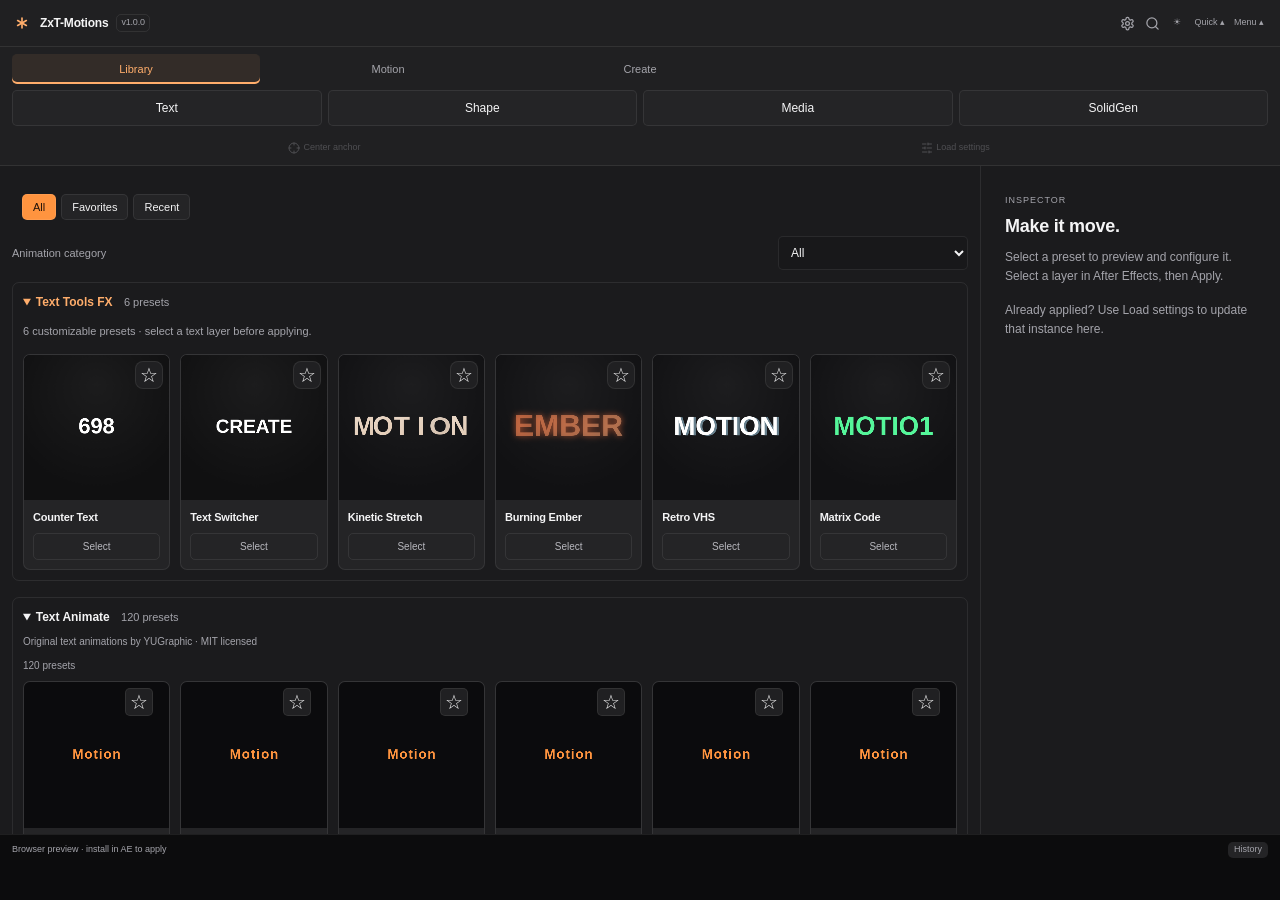
==== commit 2d9e0761: "feat: add isolated Media Library and four managed pilots Task 3 only; 68 automated scripts passed. N" ====
--- a/catalog.html
+++ b/catalog.html
@@ -298,6 +298,27 @@
  #shape-inspector .inspector-head button{min-height:24px;padding:3px 6px}
  #shape-inspector .inspector-actions{padding:4px 8px}
 }
+
+/* Media is an additive Library adapter; existing Text/SolidGen selectors stay intact. */
+.media-cards{display:grid;grid-template-columns:repeat(auto-fill,minmax(126px,1fr));gap:10px;margin-top:12px}
+#media-library>details{margin-bottom:12px;background:transparent}
+#media-search{width:100%;box-sizing:border-box;font-size:11px}
+#media-inspector{flex:1;min-width:0;min-height:0;display:grid;grid-template-rows:auto minmax(0,1fr) auto;overflow:hidden;background:var(--panel);border-left:1px solid var(--line)}
+#media-title{font-size:16px;margin:5px 0}#media-preview{display:block;width:100%;max-width:220px;aspect-ratio:1;margin:auto;border:1px solid var(--line);border-radius:7px}
+#media-description{font-size:11px;line-height:1.5;overflow-wrap:anywhere}
+#media-inspector .inspector-actions{grid-template-columns:1fr}#media-parameters .parameter{min-width:0}#media-parameters label{overflow-wrap:anywhere}
+@media(min-width:760px){#workspace>#media-inspector{flex:0 0 300px;width:300px}}
+@media(max-width:759px){#workspace>#media-inspector{width:100%;flex:1}}
+@media(max-height:420px){#media-inspector{grid-template-rows:auto minmax(0,1fr) auto}.inspector-head h2#media-title{font-size:13px;margin:2px 0}}
+#media-guidance{font-size:10px;line-height:1.4;color:var(--muted);overflow-wrap:anywhere}
+#media-inspector .inspector-scroll{overflow:auto;min-height:0}
+@media(max-height:420px){
+ #media-inspector .inspector-head{padding:4px 8px}
+ #media-inspector .inspector-head .eyebrow{display:none}
+ #media-inspector .inspector-head h2{margin:0}
+ #media-inspector .inspector-head button{min-height:24px;padding:3px 6px}
+ #media-inspector .inspector-actions{padding:4px 8px}
+}
 </style>
   </head>
   <body class="catalog">
@@ -347,7 +368,7 @@
         <button data-tab="Create" data-workspace="Create">Create</button>
       </div>
       <div id="library-navigation" class="studio-subnav" aria-label="Library type">
-        <button data-tab="YU">Text</button><button data-tab="Shape">Shape</button><button type="button" disabled title="Media is reserved for a future approved task" aria-label="Media · not available">Media</button><button data-tab="Background">SolidGen</button>
+        <button data-tab="YU">Text</button><button data-tab="Shape">Shape</button><button data-tab="Media">Media</button><button data-tab="Background">SolidGen</button>
       </div>
       <div id="motion-navigation" class="studio-subnav" aria-label="Motion tools" hidden>
         <button data-tab="Tools">Quick Tools</button><button data-tab="Curve">Curve</button>
@@ -372,6 +393,14 @@
           <p id="shape-count" class="hint"></p><p id="shape-empty" class="empty" hidden></p>
           <details id="shape-family-motion" open><summary>Shape Motion</summary><div id="shape-cards-motion" class="shape-cards"></div></details>
           <details id="shape-family-fx" open><summary>Shape FX</summary><div id="shape-cards-fx" class="shape-cards"></div></details>
+        </section>
+        <section id="media-library" hidden aria-label="Media Library">
+          <div class="collection-filters" data-collection-scope="Media" role="group" aria-label="Media collection"><button type="button" data-collection="all" aria-pressed="true">All</button><button type="button" data-collection="favorites" aria-pressed="false">Favorites</button><button type="button" data-collection="recent" aria-pressed="false">Recent</button></div>
+          <div class="yu-filters"><label for="media-category">Animation category</label><select id="media-category"><option value="all">All</option><option value="Motion">Motion</option><option value="FX">FX</option></select></div>
+          <input id="media-search" type="search" placeholder="Search Media presets" aria-label="Search Media presets" />
+          <p id="media-count" class="hint"></p><p id="media-empty" class="empty" hidden></p>
+          <details id="media-family-motion" open><summary>Media Motion</summary><div id="media-cards-motion" class="media-cards"></div></details>
+          <details id="media-family-fx" open><summary>Media FX</summary><div id="media-cards-fx" class="media-cards"></div></details>
         </section>
 
         <section id="create" hidden aria-label="Create layers">
@@ -1018,6 +1047,11 @@
         <div class="inspector-scroll"><p id="shape-guidance" class="target-guidance" role="status"></p><canvas id="shape-preview" width="240" height="240" aria-label="Illustrative Shape preview"></canvas><p class="hint">Illustrative preview · rendering is performed in AE.</p><button id="shape-replay">Replay preview</button><p id="shape-description"></p><div id="shape-parameters"></div><button id="shape-load" data-host>Load settings</button></div>
         <div class="inspector-actions"><button id="shape-apply" class="primary" data-host>Apply</button><button id="shape-update" class="primary" data-host hidden>Update</button></div>
       </aside>
+      <aside id="media-inspector" hidden aria-labelledby="media-title">
+        <div class="inspector-head"><div><span id="media-mode" class="eyebrow">CUSTOMIZE MEDIA</span><h2 id="media-title"></h2></div><button id="media-back">← Library</button></div>
+        <div class="inspector-scroll"><p id="media-guidance" class="target-guidance" role="status"></p><canvas id="media-preview" width="240" height="240" aria-label="Illustrative Media preview"></canvas><p class="hint">Illustrative preview · rendering is performed in AE.</p><button id="media-replay">Replay preview</button><p id="media-description"></p><div id="media-parameters"></div><button id="media-load" data-host>Load settings</button></div>
+        <div class="inspector-actions"><button id="media-apply" class="primary" data-host>Apply</button><button id="media-update" class="primary" data-host hidden>Update</button></div>
+      </aside>
       <aside id="inspector" hidden aria-labelledby="fx-title">
         <div class="inspector-head">
           <div>
@@ -7322,7 +7356,7 @@
         version +
         "||host.build!==" +
         JSON.stringify(BUILD) +
-        '||typeof host.dispatch!=="function"||host.transformMotionVersion!==2||host.shapeLibraryVersion!==1){' +
+        '||typeof host.dispatch!=="function"||host.transformMotionVersion!==2||host.shapeLibraryVersion!==1||host.mediaLibraryVersion!==1){' +
         "var data=File(" +
         JSON.stringify(path + "/jsx/presets-data.jsx") +
         ");" +
@@ -7336,7 +7370,7 @@
         version +
         "||host.build!==" +
         JSON.stringify(BUILD) +
-        '||typeof host.dispatch!=="function"||host.transformMotionVersion!==2||host.shapeLibraryVersion!==1)' +
+        '||typeof host.dispatch!=="function"||host.transformMotionVersion!==2||host.shapeLibraryVersion!==1||host.mediaLibraryVersion!==1)' +
         'throw Error("Host initialization failed or an old host is still installed.");}' +
         "var output=host.dispatch(" +
         JSON.stringify(encodeURIComponent('{"action":"status"}')) +
@@ -7347,6 +7381,7 @@
 
   async function ensureModule(payload) {
     const modules = {
+      mediaLibrary: { file: "media.jsx", label: "Media Library" },
       shapeLibrary: { file: "shape.jsx", label: "Shape Library" },
       yuText: { file: "yu-text.jsx", label: "YU Txt Motion" },
       fxTools: { file: "fx-tools.jsx", label: "FXTools" }
@@ -7362,7 +7397,7 @@
         "];" +
         "if(!module||module.build!==" +
         expected +
-        '||typeof module.run!=="function"' + (moduleKey === "shapeLibrary" ? '||module.shapeVersion!==1' : moduleKey === "yuText" ? '||module.motionVersion!==1' : '') + '){' +
+        '||typeof module.run!=="function"' + (moduleKey === "mediaLibrary" ? '||module.mediaVersion!==1' : moduleKey === "shapeLibrary" ? '||module.shapeVersion!==1' : moduleKey === "yuText" ? '||module.motionVersion!==1' : '') + '){' +
         "var file=File(" +
         JSON.stringify(extensionPath + "/jsx/" + module.file) +
         ");" +
@@ -7379,7 +7414,7 @@
         "];" +
         "if(!module||module.build!==" +
         expected +
-        '||typeof module.run!=="function"' + (moduleKey === "shapeLibrary" ? '||module.shapeVersion!==1' : moduleKey === "yuText" ? '||module.motionVersion!==1' : '') + ')throw Error(' +
+        '||typeof module.run!=="function"' + (moduleKey === "mediaLibrary" ? '||module.mediaVersion!==1' : moduleKey === "shapeLibrary" ? '||module.shapeVersion!==1' : moduleKey === "yuText" ? '||module.motionVersion!==1' : '') + ')throw Error(' +
         JSON.stringify(
           module.label + " failed to register. Reinstall the complete package."
         ) +
@@ -8488,6 +8523,7 @@
       }),
     );
     if (window.ZXT_SHAPE_PRESETS) window.ZXT_SHAPE_PRESETS.presets.forEach(p => items.push({name:p.name, group:"Shape · " + p.family, keywords:p.description, open(){api.tab("Shape");window.ShapeLibrary.openById(p.id);}}));
+    if (window.ZXT_MEDIA_PRESETS) window.ZXT_MEDIA_PRESETS.presets.forEach(p => items.push({name:p.name, group:"Media · " + p.family, keywords:p.description, open(){api.tab("Media");window.MediaLibrary.openById(p.id);}}));
     [
       ["tools", "Tools", "Quick Tools"],
       ["create", "Create", "Create"],
@@ -8604,6 +8640,11 @@
     <script>
 /* Generated by tools/build-shape.py */
 window.ZXT_SHAPE_PRESETS={"schema":1,"presets":[{"id":"trim-in","name":"Trim Path In","category":"Motion","family":"Shape Motion","description":"Reveals a stroked path with an owned Trim Paths operator. Select a path group in AE when several groups exist. Filled artwork remains visible.","parameters":[{"key":"duration","label":"Duration \u00b7 seconds","type":"number","min":0.05,"max":120,"step":0.05,"default":1},{"key":"easing","label":"Easing","type":"select","options":["linear","ease-in","ease-out","easy"],"default":"easy"}]},{"id":"path-wiggle","name":"Path Wiggle","category":"Motion","family":"Shape Motion","description":"Adds an owned native Wiggle Paths operator to one path group. Motion starts at the Apply playhead.","parameters":[{"key":"amount","label":"Amount \u00b7 pixels","type":"number","min":0,"max":500,"step":1,"default":10},{"key":"detail","label":"Detail","type":"number","min":0,"max":10,"step":0.1,"default":3},{"key":"speed","label":"Speed \u00b7 wiggles/sec","type":"number","min":0,"max":20,"step":0.1,"default":1}]},{"id":"glow","name":"Glow","category":"FX","family":"Shape FX","description":"Adds one owned native Glow effect without changing existing effects or shape artwork.","parameters":[{"key":"intensity","label":"Intensity","type":"number","min":0,"max":10,"step":0.1,"default":1},{"key":"radius","label":"Radius \u00b7 pixels","type":"number","min":0,"max":500,"step":1,"default":25},{"key":"threshold","label":"Threshold \u00b7 %","type":"number","min":0,"max":100,"step":1,"default":60}]},{"id":"blur-pulse","name":"Blur Pulse","category":"FX","family":"Shape FX","description":"Adds a finite Gaussian blur pulse from the Apply playhead. Returns to zero at the end and preserves artwork.","parameters":[{"key":"amount","label":"Peak blur \u00b7 pixels","type":"number","min":0,"max":500,"step":1,"default":20},{"key":"duration","label":"Duration \u00b7 seconds","type":"number","min":0.05,"max":120,"step":0.05,"default":1},{"key":"easing","label":"Easing","type":"select","options":["linear","ease-in","ease-out","easy"],"default":"easy"}]}]};
+
+</script>
+    <script>
+/* Generated by tools/build-media.py */
+window.ZXT_MEDIA_PRESETS={"schema":1,"presets":[{"id":"slide-up","name":"Slide Up","category":"Motion","family":"Media Motion","description":"Owned Transform Position offset in layer-space pixels. Native layout stays intact; visible distance follows native scale/rotation.","parameters":[{"key":"distance","label":"Distance \u00b7 layer pixels","type":"number","min":0,"max":10000,"step":1,"default":120},{"key":"duration","label":"Duration \u00b7 seconds","type":"number","min":0.05,"max":120,"step":0.05,"default":1},{"key":"easing","label":"Easing","type":"select","options":["linear","ease-in","ease-out","easy"],"default":"easy"}]},{"id":"pop-in","name":"Pop In","category":"Motion","family":"Media Motion","description":"Owned Transform uniform scale to 100%, optionally fading its effect Opacity. Native Scale/Opacity stay intact.","parameters":[{"key":"startScale","label":"Start Scale \u00b7 %","type":"number","min":0,"max":100,"step":1,"default":50},{"key":"duration","label":"Duration \u00b7 seconds","type":"number","min":0.05,"max":120,"step":0.05,"default":1},{"key":"easing","label":"Easing","type":"select","options":["linear","ease-in","ease-out","easy"],"default":"easy"},{"key":"fadeIn","label":"Fade In","type":"select","options":["off","on"],"default":"off"}]},{"id":"blur-reveal","name":"Blur Reveal","category":"FX","family":"Media FX","description":"Owned Gaussian Blur 2 from Amount to zero; existing user Blur effects stay intact.","parameters":[{"key":"amount","label":"Blur Amount \u00b7 pixels","type":"number","min":0,"max":500,"step":1,"default":20},{"key":"duration","label":"Duration \u00b7 seconds","type":"number","min":0.05,"max":120,"step":0.05,"default":1},{"key":"easing","label":"Easing","type":"select","options":["linear","ease-in","ease-out","easy"],"default":"easy"}]},{"id":"rgb-split","name":"RGB Split \u00b7 Channel Blur Fringe","category":"FX","family":"Media FX","description":"Safe alternative recipe: Channel Blur fringe (red Amount, blue half Amount, green/alpha zero). Chromatic blur, not geometric RGB displacement. Amount zero is neutral. Native alpha/rendering checks pending.","parameters":[{"key":"amount","label":"Amount \u00b7 blur pixels","type":"number","min":0,"max":100,"step":1,"default":10}]}]};
 
 </script>
     <script>
@@ -9040,6 +9081,485 @@
 
 </script>
     <script>
+/* Media-only illustrative previews. No dependency on the Text/SolidGen renderers. */
+window.MediaPreview = (() => {
+  const active = new Map();
+  let suspended = false;
+  function draw(canvas, id, progress = 1, params = {}) {
+    const ctx = canvas.getContext("2d"),
+      w = canvas.width,
+      h = canvas.height;
+    ctx.clearRect(0, 0, w, h);
+    ctx.fillStyle =
+      getComputedStyle(document.documentElement).getPropertyValue("--input") ||
+      "#18181a";
+    ctx.fillRect(0, 0, w, h);
+    const color =
+      getComputedStyle(document.documentElement)
+        .getPropertyValue("--accent")
+        .trim() || "#ff963b";
+    ctx.save();
+    ctx.translate(w / 2, h / 2);
+    ctx.strokeStyle = color;
+    ctx.fillStyle = color;
+    ctx.lineWidth = w / 45;
+    // Stylized raster sample. This canvas is illustrative, never an AE render.
+    if (id === "slide-up")
+      ctx.translate(0, ((1 - progress) * (params.distance ?? 120) * w) / 480);
+    if (id === "pop-in") {
+      const v =
+        ((params.startScale ?? 50) +
+          (100 - (params.startScale ?? 50)) * progress) /
+        100;
+      ctx.scale(v, v);
+      if (params.fadeIn === "on") ctx.globalAlpha = progress;
+    }
+    if (id === "blur-reveal")
+      ctx.filter =
+        "blur(" + ((params.amount ?? 20) * (1 - progress) * w) / 480 + "px)";
+    const paint = () => {
+      ctx.fillRect(-w * 0.27, -h * 0.22, w * 0.54, h * 0.44);
+      ctx.fillStyle = "#ffffff";
+      ctx.beginPath();
+      ctx.arc(-w * 0.12, -h * 0.08, w * 0.045, 0, Math.PI * 2);
+      ctx.fill();
+      ctx.beginPath();
+      ctx.moveTo(-w * 0.22, h * 0.17);
+      ctx.lineTo(0, -h * 0.05);
+      ctx.lineTo(w * 0.22, h * 0.17);
+      ctx.closePath();
+      ctx.fill();
+    };
+    paint();
+    if (id === "rgb-split" && (params.amount ?? 10) > 0) {
+      ctx.globalCompositeOperation = "screen";
+      ctx.globalAlpha = 0.35;
+      ctx.filter = "blur(" + ((params.amount ?? 10) * w) / 480 + "px)";
+      ctx.fillStyle = "#f05060";
+      ctx.strokeStyle = "#3080ff";
+      ctx.lineWidth = 3;
+      ctx.strokeRect(-w * 0.27, -h * 0.22, w * 0.54, h * 0.44);
+    }
+    ctx.restore();
+  }
+  function stop(canvas) {
+    const frame = active.get(canvas);
+    if (frame) cancelAnimationFrame(frame);
+    active.delete(canvas);
+  }
+  function play(canvas, id, params = {}, once = false) {
+    stop(canvas);
+    if (suspended || matchMedia("(prefers-reduced-motion: reduce)").matches) {
+      draw(canvas, id, 1, params);
+      return;
+    }
+    const start = performance.now(),
+      duration = (params.duration || 1) * 1000;
+    function frame(now) {
+      if (suspended || !canvas.isConnected) {
+        stop(canvas);
+        return;
+      }
+      const t = (now - start) / duration;
+      draw(canvas, id, Math.min(1, once ? t : t % 1), params);
+      if (!once || t < 1) active.set(canvas, requestAnimationFrame(frame));
+      else active.delete(canvas);
+    }
+    active.set(canvas, requestAnimationFrame(frame));
+  }
+  return {
+    draw,
+    play,
+    stop,
+    suspend(on) {
+      suspended = on;
+      if (on) for (const canvas of [...active.keys()]) stop(canvas);
+    },
+    clear() {
+      for (const canvas of [...active.keys()]) stop(canvas);
+    }
+  };
+})();
+
+</script>
+    <script>
+/* Media adapter: independent metadata, forms and host route; shared Studio shell. */
+window.MediaLibrary = (() => {
+  const $ = (id) => document.getElementById(id),
+    presets = window.ZXT_MEDIA_PRESETS.presets;
+  let api,
+    preset = null,
+    params = {},
+    loaded = null,
+    busy = false,
+    visible = false,
+    dirty = false,
+    opening = 0,
+    draftKey = null;
+  const drafts = {},
+    controls = new Map();
+  function save() {
+    if (preset && draftKey)
+      drafts[draftKey] = { params: { ...params }, loaded, dirty };
+  }
+  function selectionKey() {
+    const c = window.ZxTSelection && ZxTSelection.context();
+    return JSON.stringify(c ? [c.compId, c.layers.map((l) => l.id)] : null);
+  }
+  function nativeSelectionMatches(response, key) {
+    const captured = JSON.parse(key),
+      target = response && response.selectionTarget;
+    return !!(
+      captured &&
+      captured[1].length === 1 &&
+      target &&
+      target.comp === captured[0] &&
+      target.layer === captured[1][0] &&
+      (!response.instance ||
+        (response.instance.target.comp === target.comp &&
+          response.instance.target.layer === target.layer))
+    );
+  }
+  function guidance() {
+    if (!api.ready()) return "Connect to After Effects first.";
+    const c = ZxTSelection.context();
+    if (!c || c.compId === null) return "Open a composition in After Effects.";
+    if (!c.total) return "Select a Media layer in After Effects.";
+    if (loaded) {
+      const row = c.total === 1 && c.layers[0];
+      if (
+        !row ||
+        c.compId !== loaded.target.comp ||
+        row.id !== loaded.target.layer
+      )
+        return "Selection changed. Select the loaded Media layer or Load settings again.";
+      if (row.locked) return "Unlock the selected Media layer.";
+    }
+    if (
+      !c.layers.some(
+        (l) => ["Footage", "Precomp"].includes(l.type) && !l.locked
+      ) &&
+      !c.truncated
+    )
+      return "Select an unlocked Media layer.";
+    return "";
+  }
+  function sync() {
+    if (!api) return;
+    const reason = guidance(),
+      invalid = [...controls.values()].some((c) => !c.checkValidity());
+    $("media-apply").hidden = !!loaded;
+    $("media-update").hidden = !loaded;
+    $("media-apply").disabled = busy || !!reason || invalid;
+    $("media-update").disabled = busy || !!reason || invalid || !dirty;
+    const c = ZxTSelection.context();
+    $("media-load").disabled =
+      busy ||
+      !api.ready() ||
+      !c ||
+      c.total !== 1 ||
+      !["Footage", "Precomp"].includes(c.layers[0].type);
+    $("media-mode").textContent = loaded
+      ? dirty
+        ? "APPLIED · UNSAVED CHANGES"
+        : "APPLIED · UP TO DATE"
+      : "CUSTOMIZE MEDIA";
+    $("media-guidance").textContent =
+      reason ||
+      (loaded
+        ? "Updates the loaded owned instance; its start time stays fixed."
+        : "Applies to unlocked Media layers. Other selected layer types are skipped.");
+    for (const control of controls.values()) control.disabled = busy;
+    $("media-back").disabled = busy;
+  }
+  function drawForm() {
+    controls.clear();
+    $("media-parameters").textContent = "";
+    for (const p of preset.parameters) {
+      const wrap = document.createElement("div");
+      wrap.className = "parameter";
+      const label = document.createElement("label");
+      label.textContent = p.label;
+      label.htmlFor = "media-param-" + p.key;
+      const input = document.createElement(
+        p.type === "select" ? "select" : "input"
+      );
+      input.id = label.htmlFor;
+      input.dataset.parameter = p.key;
+      if (p.type === "select")
+        for (const option of p.options) {
+          const o = document.createElement("option");
+          o.value = option;
+          o.textContent = option.replace(/-/g, " ");
+          input.appendChild(o);
+        }
+      else {
+        input.type = "number";
+        input.min = p.min;
+        input.max = p.max;
+        input.step = p.step;
+        input.required = true;
+        input.className = "exact";
+      }
+      input.value = params[p.key];
+      input.oninput = () => {
+        params[p.key] = p.type === "number" ? Number(input.value) : input.value;
+        if (p.type === "number" && !input.value) params[p.key] = NaN;
+        input.setAttribute("aria-invalid", String(!input.checkValidity()));
+        dirty = true;
+        save();
+        MediaPreview.draw($("media-preview"), preset.id, 0.5, params);
+        sync();
+      };
+      wrap.append(label, input);
+      $("media-parameters").appendChild(wrap);
+      controls.set(p.key, input);
+    }
+  }
+  function useInstance(instance) {
+    loaded = instance;
+    dirty = false;
+    if (instance) params = { ...instance.params };
+    drawForm();
+    save();
+    sync();
+  }
+  async function load() {
+    if (busy || !preset) return;
+    save(); // Preserve the original selection's dirty draft before loading another.
+    const sequence = ++opening,
+      id = preset.id,
+      key = selectionKey(),
+      r = await api.action({ action: "mediaLibrary", operation: "load", id });
+    if (
+      sequence === opening &&
+      visible &&
+      !$("media-inspector").hidden &&
+      r &&
+      preset &&
+      preset.id === id &&
+      selectionKey() === key &&
+      nativeSelectionMatches(r, key)
+    ) {
+      const nextKey = ZxTWorkspace.draftKey("media:" + id);
+      if (nextKey !== draftKey) {
+        const nextDraft = drafts[nextKey];
+        params = nextDraft
+          ? { ...nextDraft.params }
+          : Object.fromEntries(
+              preset.parameters.map((p) => [p.key, p.default])
+            );
+        draftKey = nextKey;
+      }
+      useInstance(r.instance);
+      if (!r.instance)
+        api.notice("No owned instance on this layer. Use Apply.", "info");
+    }
+  }
+  function close() {
+    if (busy) return;
+    save();
+    ++opening;
+    $("media-inspector").hidden = true;
+    MediaPreview.stop($("media-preview"));
+    ZxTWorkspace.closed();
+  }
+  async function openById(id) {
+    if (busy || !visible) return;
+    const p = presets.find((p) => p.id === id);
+    if (!p) return;
+    save();
+    preset = p;
+    draftKey = ZxTWorkspace.draftKey("media:" + id);
+    const draft = drafts[draftKey];
+    params = Object.fromEntries(p.parameters.map((c) => [c.key, c.default]));
+    loaded = null;
+    dirty = false;
+    if (draft) {
+      params = { ...draft.params };
+      loaded = draft.loaded;
+      dirty = draft.dirty;
+    }
+    $("media-title").textContent = p.name;
+    $("media-description").textContent = p.description;
+    $("media-inspector").hidden = false;
+    document
+      .querySelectorAll("#media-library .card")
+      .forEach((card) =>
+        card.classList.toggle("selected", card.dataset.preset === id)
+      );
+    ZxTWorkspace.opened();
+    drawForm();
+    sync();
+    MediaPreview.play($("media-preview"), id, params, true);
+    const sequence = ++opening,
+      c = ZxTSelection.context(),
+      key = selectionKey();
+    if (
+      !draft &&
+      api.ready() &&
+      c &&
+      c.total === 1 &&
+      ["Footage", "Precomp"].includes(c.layers[0].type)
+    ) {
+      const r = await api.action({
+        action: "mediaLibrary",
+        operation: "load",
+        id
+      });
+      if (
+        sequence === opening &&
+        preset.id === id &&
+        key === selectionKey() &&
+        r &&
+        nativeSelectionMatches(r, key)
+      )
+        useInstance(r.instance);
+    }
+  }
+  async function apply(update) {
+    if (busy || !preset) return;
+    sync();
+    if ($(update ? "media-update" : "media-apply").disabled) return;
+    save();
+    const r = await api.action({
+      action: "mediaLibrary",
+      operation: update ? "update" : "apply",
+      id: preset.id,
+      params: { ...params },
+      target: update && loaded ? loaded.target : undefined,
+      revision: update && loaded ? loaded.revision : undefined
+    });
+    if (
+      r &&
+      r.changed > 0 &&
+      r.instance &&
+      !r.recovery &&
+      nativeSelectionMatches(
+        { selectionTarget: r.instance.target, instance: r.instance },
+        selectionKey()
+      )
+    ) {
+      draftKey = ZxTWorkspace.draftKey("media:" + preset.id);
+      useInstance(r.instance);
+      MediaPreview.play($("media-preview"), preset.id, params, true);
+    }
+  }
+  function render() {
+    MediaPreview.clear();
+    const category = $("media-category").value,
+      query = $("media-search").value.trim().toLowerCase();
+    const list = ZxTCollections.filter(
+      presets.filter(
+        (p) =>
+          (category === "all" || p.category === category) &&
+          (p.name + " " + p.family + " " + p.description)
+            .toLowerCase()
+            .includes(query)
+      ),
+      (p) => "media:" + p.id,
+      "Media"
+    );
+    for (const family of ["Motion", "FX"]) {
+      const box = $("media-cards-" + family.toLowerCase());
+      box.textContent = "";
+      const items = list.filter((p) => p.category === family);
+      $("media-family-" + family.toLowerCase()).hidden = !items.length;
+      for (const p of items) {
+        const card = document.createElement("article");
+        card.className = "card";
+        card.dataset.preset = p.id;
+        if (preset && p.id === preset.id) card.classList.add("selected");
+        const preview = document.createElement("button");
+        preview.className = "card-preview";
+        preview.type = "button";
+        preview.setAttribute("aria-label", "Preview " + p.name);
+        const canvas = document.createElement("canvas");
+        canvas.width = canvas.height = 240;
+        preview.appendChild(canvas);
+        preview.onclick = () => openById(p.id);
+        preview.onmouseenter = () => MediaPreview.play(canvas, p.id);
+        preview.onmouseleave = () => {
+          MediaPreview.stop(canvas);
+          MediaPreview.draw(canvas, p.id);
+        };
+        preview.onfocus = preview.onmouseenter;
+        preview.onblur = preview.onmouseleave;
+        const content = document.createElement("div");
+        content.className = "card-content";
+        const title = document.createElement("h2");
+        title.textContent = p.name;
+        const actions = document.createElement("div");
+        actions.className = "card-actions";
+        const select = document.createElement("button");
+        select.className = "media-select";
+        select.textContent = "Select";
+        select.onclick = () => openById(p.id);
+        actions.appendChild(select);
+        content.append(title, actions);
+        card.append(
+          preview,
+          ZxTCollections.button("media:" + p.id, p.name),
+          content
+        );
+        box.appendChild(card);
+        MediaPreview.draw(canvas, p.id);
+      }
+    }
+    $("media-count").textContent = list.length + " Media presets";
+    $("media-empty").hidden = !!list.length;
+    $("media-empty").textContent = ZxTCollections.empty("Media");
+  }
+  return {
+    openById,
+    close,
+    loadSelected() {
+      if (!preset || $("media-inspector").hidden) {
+        api.notice(
+          "Select a Media preset, then Load settings to edit its instance.",
+          "info"
+        );
+        return;
+      }
+      return load();
+    },
+    refreshCollection() {
+      if (visible) render();
+    },
+    init(adapter) {
+      api = adapter;
+      $("media-category").onchange = render;
+      $("media-search").oninput = render;
+      $("media-back").onclick = close;
+      $("media-load").onclick = load;
+      $("media-apply").onclick = () => apply(false);
+      $("media-update").onclick = () => apply(true);
+      $("media-replay").onclick = () =>
+        preset &&
+        MediaPreview.play($("media-preview"), preset.id, params, true);
+    },
+    setVisible(on) {
+      save();
+      visible = on;
+      $("media-library").hidden = !on;
+      if (!on) {
+        ++opening;
+        $("media-inspector").hidden = true;
+        MediaPreview.clear();
+        $("media-cards-motion").textContent = "";
+        $("media-cards-fx").textContent = "";
+      } else render();
+    },
+    setBusy(on) {
+      busy = on;
+      MediaPreview.suspend(on);
+      sync();
+    }
+  };
+})();
+
+</script>
+    <script>
 /* Local-only collections. Failed operations never enter Recent. */
 window.ZxTCollections = (() => {
   'use strict';
@@ -9047,9 +9567,10 @@
     ...window.MA_PRESETS.presets.map(p => 'core:' + p.id),
     ...window.YTMCore.presets.map(p => 'yu:' + p.id),
     ...(window.ZXT_SHAPE_PRESETS ? window.ZXT_SHAPE_PRESETS.presets.map(p => 'shape:' + p.id) : []),
+    ...(window.ZXT_MEDIA_PRESETS ? window.ZXT_MEDIA_PRESETS.presets.map(p => 'media:' + p.id) : []),
     'create:text', 'create:shape', 'create:solid'
   ]), listeners = [];
-  const modes = {global:'all', Text:'all', Solid:'all', Shape:'all', Create:'all'};
+  const modes = {global:'all', Text:'all', Solid:'all', Shape:'all', Media:'all', Create:'all'};
   let saved = {};
   try { saved = JSON.parse(localStorage.getItem(key)) || {}; } catch (_) {}
   const clean = (a, limit) => Array.isArray(a) ? [...new Set(a.filter(k => known.has(k)))].slice(0, limit) : [];
@@ -9106,9 +9627,9 @@
   function navigate(name) {
     positions[section] = origin ? scroll : main.scrollTop;
     section = name;
-    if (["YU","Background","Shape"].includes(name)) library = name;
+    if (["YU","Background","Shape","Media"].includes(name)) library = name;
     if (["Tools","Curve"].includes(name)) motion = name;
-    const group = ['YU','Background','Shape'].includes(name) ? 'Library' : ['Tools','Curve'].includes(name) ? 'Motion' : name;
+    const group = ['YU','Background','Shape','Media'].includes(name) ? 'Library' : ['Tools','Curve'].includes(name) ? 'Motion' : name;
     $('workspace').classList.toggle('library-workspace', group === 'Library');
     $('library-navigation').hidden = group !== 'Library';
     $('motion-navigation').hidden = group !== 'Motion';
@@ -9118,6 +9639,7 @@
     });
     $('yu-editor').hidden = true;
     $('shape-inspector').hidden = true;
+    $('media-inspector').hidden = true;
     closed();
   }
   return {opened,closed,navigate,draftKey(id) {
@@ -9251,6 +9773,7 @@
     $("recovery-continue").disabled = value;
     if (window.MotionAstraYUUI) window.MotionAstraYUUI.setBusy(value);
     if (window.ShapeLibrary) window.ShapeLibrary.setBusy(value || state.recovery);
+    if (window.MediaLibrary) window.MediaLibrary.setBusy(value || state.recovery);
     if (window.MotionCurve) window.MotionCurve.setBusy(value);
     if (window.MotionAstraCreate) window.MotionAstraCreate.setBusy(value);
   }
@@ -9280,7 +9803,7 @@
     busy(state.busy);
   }
   function mutates(payload) {
-    return ["apply","update","generateBackground","tool","compact"].includes(payload.action) || (["yuText","fxTools","shapeLibrary"].includes(payload.action) && payload.operation !== "load");
+    return ["apply","update","generateBackground","tool","compact"].includes(payload.action) || (["yuText","fxTools","shapeLibrary","mediaLibrary"].includes(payload.action) && payload.operation !== "load" && payload.operation !== "inspect");
   }
   async function action(payload) {
     if (state.busy || (state.recovery && mutates(payload))) return null;
@@ -9300,9 +9823,10 @@
       if (window.ZxTCollections && r.changed > 0) {
         if (["apply", "update", "generateBackground"].includes(payload.action)) ZxTCollections.record("core:" + payload.id);
         if (payload.action === "shapeLibrary") ZxTCollections.record("shape:" + payload.id);
+        if (payload.action === "mediaLibrary") ZxTCollections.record("media:" + payload.id);
         if (payload.action === "yuText" && payload.operation === "apply") ZxTCollections.record("yu:" + payload.id);
       }
-      if (r.recovery || (r.changed > 0 && r.severity === "warning" && payload.action !== "shapeLibrary")) state.recovery = true;
+      if (r.recovery || (r.changed > 0 && r.severity === "warning" && payload.action !== "shapeLibrary" && payload.action !== "mediaLibrary")) state.recovery = true;
       if (r.message) notice(r.message, r.severity || "success");
       return r;
     } catch (e) {
@@ -9353,6 +9877,7 @@
     $("yu").hidden = name !== "YU";
     $("motion-curve").hidden = name !== "Curve";
     if (window.ShapeLibrary) window.ShapeLibrary.setVisible(name === "Shape");
+    if (window.MediaLibrary) window.MediaLibrary.setVisible(name === "Media");
     if (window.MotionCurve) window.MotionCurve.setVisible(name === "Curve");
     if (window.MotionAstraYUUI)
       window.MotionAstraYUUI.setVisible(name === "YU");
@@ -9678,6 +10203,7 @@
   document.addEventListener("keydown", (e) => {
     if (e.key === "Escape") {
       if (state.tab === "Shape" && window.ShapeLibrary) return ShapeLibrary.close();
+      if (state.tab === "Media" && window.MediaLibrary) return MediaLibrary.close();
       close();
     }
   });
@@ -9727,6 +10253,7 @@
   };
   $("load-fx").onclick = () => {
     if (state.tab === "Shape" && window.ShapeLibrary) return ShapeLibrary.loadSelected();
+    if (state.tab === "Media" && window.MediaLibrary) return MediaLibrary.loadSelected();
     if (
       state.tab === "YU" &&
       !$("yu-editor").hidden &&
@@ -9889,6 +10416,7 @@
     };
   }
   if (window.ShapeLibrary) window.ShapeLibrary.init({action, notice, ready: () => bridge.isReady() && !state.recovery});
+  if (window.MediaLibrary) window.MediaLibrary.init({action, notice, ready: () => bridge.isReady() && !state.recovery});
   if (window.MotionCurve)
     window.MotionCurve.init({ action: action, ready: () => bridge.isReady() && !state.recovery });
   if (window.MotionAstraYUUI)
@@ -9918,6 +10446,7 @@
       if (window.MotionAstraYUUI) window.MotionAstraYUUI.refreshCollection();
       if (window.MotionAstraCreate) window.MotionAstraCreate.refreshCollection();
       if (window.ShapeLibrary) window.ShapeLibrary.refreshCollection();
+      if (window.MediaLibrary) window.MediaLibrary.refreshCollection();
       busy(state.busy);
     });
   }
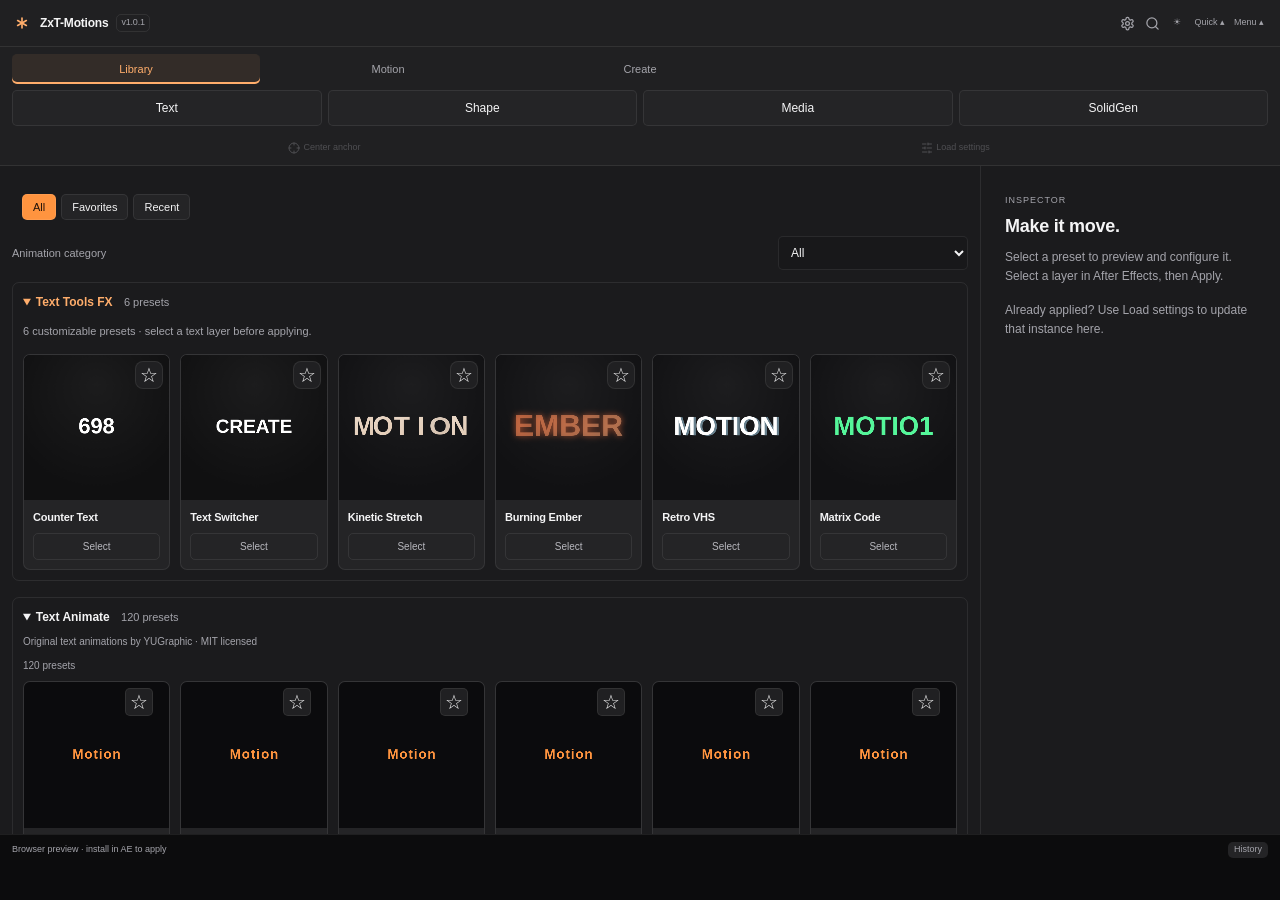
==== commit 7562f16f: "build: prepare v1.0.1-rc.1 testing prerelease User selected testing prerelease. Numeric CEP1.0.1, RC" ====
--- a/catalog.html
+++ b/catalog.html
@@ -325,7 +325,7 @@
     <header>
       <a class="brand" href="index.html"
         ><span class="brand-icon"><i data-lucide="asterisk"></i></span
-        >ZxT-Motions <b>v1.0.0</b></a
+        >ZxT-Motions <b>v1.0.1</b></a
       >
       <div class="header-actions">
         <button data-tab="Settings" aria-label="Settings" title="Appearance and settings"><i data-lucide="settings"></i></button>
@@ -1022,7 +1022,7 @@
             ></textarea
             ><a href="catalog.html">Open preview catalog ↗</a>
             <p>
-              ZxT-Motions v1.0.0 · Official Release.
+              ZxT-Motions v1.0.1 · Official Release.
               All panel assets are local. Browser mode offers previews; Apply
               and tools require After Effects.
             </p>
@@ -2425,7 +2425,7 @@
 </script>
     <script>
 window.MA_PRESETS = {
-  "version": "1.0.0",
+  "version": "1.0.1",
   "presets": [
     {
       "id": "counter",
@@ -7213,14 +7213,14 @@
 
 </script>
     <script>
-/* MotionAstra CEP transport v1.0.0.
+/* MotionAstra CEP transport v1.0.1.
  * Host files load by absolute path; all replies are tagged and request-correlated.
  * Empty callbacks recover the stored reply, NEVER replay the host mutation.
  */
 (function (root) {
   "use strict";
-  const VERSION = "1.0.0";
-  const BUILD = "1.0.0";
+  const VERSION = "1.0.1";
+  const BUILD = "1.0.1";
   const PREFIX = "MAFX1:";
   const ERROR_PREFIX = "MAFX1E:";
   const available = !!root.__adobe_cep__;
@@ -8768,6 +8768,20 @@
     const c = window.ZxTSelection && ZxTSelection.context();
     return JSON.stringify(c ? [c.compId, c.layers.map((l) => l.id)] : null);
   }
+  function nativeSelectionMatches(response, key) {
+    const captured = JSON.parse(key),
+      target = response && response.selectionTarget;
+    return !!(
+      captured &&
+      captured[1].length === 1 &&
+      target &&
+      target.comp === captured[0] &&
+      target.layer === captured[1][0] &&
+      (!response.instance ||
+        (response.instance.target.comp === target.comp &&
+          response.instance.target.layer === target.layer))
+    );
+  }
   function guidance() {
     if (!api.ready()) return "Connect to After Effects first.";
     const c = ZxTSelection.context();
@@ -8783,7 +8797,7 @@
         return "Selection changed. Select the loaded Shape layer or Load settings again.";
       if (row.locked) return "Unlock the selected Shape layer.";
     }
-    if (!c.layers.some((l) => l.type === "Shape" && !l.locked))
+    if (!c.layers.some((l) => l.type === "Shape" && !l.locked) && !c.truncated)
       return "Select an unlocked Shape layer.";
     return "";
   }
@@ -8870,17 +8884,27 @@
   async function load() {
     if (busy || !preset) return;
     save(); // Preserve the original selection's dirty draft before loading another.
-    const id = preset.id,
+    const sequence = ++opening,
+      id = preset.id,
       key = selectionKey(),
       r = await api.action({ action: "shapeLibrary", operation: "load", id });
-    if (r && preset && preset.id === id && selectionKey() === key) {
+    if (
+      sequence === opening &&
+      visible &&
+      !$("shape-inspector").hidden &&
+      r &&
+      preset &&
+      preset.id === id &&
+      selectionKey() === key &&
+      nativeSelectionMatches(r, key)
+    ) {
       const nextKey = ZxTWorkspace.draftKey("shape:" + id);
       if (nextKey !== draftKey) {
         const nextDraft = drafts[nextKey];
         params = nextDraft
           ? { ...nextDraft.params }
           : Object.fromEntries(
-              preset.parameters.map((p) => [p.key, p.default]),
+              preset.parameters.map((p) => [p.key, p.default])
             );
         draftKey = nextKey;
       }
@@ -8944,7 +8968,8 @@
         sequence === opening &&
         preset.id === id &&
         key === selectionKey() &&
-        r
+        r &&
+        nativeSelectionMatches(r, key)
       )
         useInstance(r.instance);
     }
@@ -8953,15 +8978,26 @@
     if (busy || !preset) return;
     sync();
     if ($(update ? "shape-update" : "shape-apply").disabled) return;
+    save();
     const r = await api.action({
       action: "shapeLibrary",
       operation: update ? "update" : "apply",
       id: preset.id,
       params: { ...params },
       target: update && loaded ? loaded.target : undefined,
-      revision: update && loaded ? loaded.revision : undefined,
+      revision: update && loaded ? loaded.revision : undefined
     });
-    if (r && r.changed > 0 && r.instance && !r.recovery) {
+    if (
+      r &&
+      r.changed > 0 &&
+      r.instance &&
+      !r.recovery &&
+      nativeSelectionMatches(
+        { selectionTarget: r.instance.target, instance: r.instance },
+        selectionKey()
+      )
+    ) {
+      draftKey = ZxTWorkspace.draftKey("shape:" + preset.id);
       useInstance(r.instance);
       ShapePreview.play($("shape-preview"), preset.id, params, true);
     }
@@ -9573,7 +9609,13 @@
   const modes = {global:'all', Text:'all', Solid:'all', Shape:'all', Media:'all', Create:'all'};
   let saved = {};
   try { saved = JSON.parse(localStorage.getItem(key)) || {}; } catch (_) {}
-  const clean = (a, limit) => Array.isArray(a) ? [...new Set(a.filter(k => known.has(k)))].slice(0, limit) : [];
+  // Retain unavailable IDs in storage so a missing registry cannot erase another
+  // section. Only registered items are exposed; the known Recent bound stays20.
+  const clean = (a, limit) => {
+    let count = 0;
+    return Array.isArray(a) ? [...new Set(a.filter(k => typeof k === 'string'))]
+      .filter(k => !known.has(k) || count++ < limit) : [];
+  };
   let favorites = clean(saved.favorites, known.size), recent = clean(saved.recent, 20);
   function emit(save) {
     if (save) try { localStorage.setItem(key, JSON.stringify({favorites, recent})); } catch (_) {}
@@ -9582,9 +9624,9 @@
   return {
     get mode() { return modes.global; },
     getMode(scope = "global") { return modes[scope] || "all"; },
-    isFavorite(k) { return favorites.includes(k); },
+    isFavorite(k) { return known.has(k) && favorites.includes(k); },
     toggle(k) { if (!known.has(k)) return; favorites = favorites.includes(k) ? favorites.filter(v => v !== k) : [...favorites, k]; emit(true); },
-    record(k) { if (!known.has(k)) return; recent = [k, ...recent.filter(v => v !== k)].slice(0, 20); emit(true); },
+    record(k) { if (!known.has(k)) return; recent = clean([k, ...recent.filter(v => v !== k)], 20); emit(true); },
     setMode(value, scope = 'global') { if (!['all','favorites','recent'].includes(value) || !(scope in modes)) return; modes[scope] = value; emit(false); },
     subscribe(fn) { listeners.push(fn); },
     filter(items, id, scope = "global") {
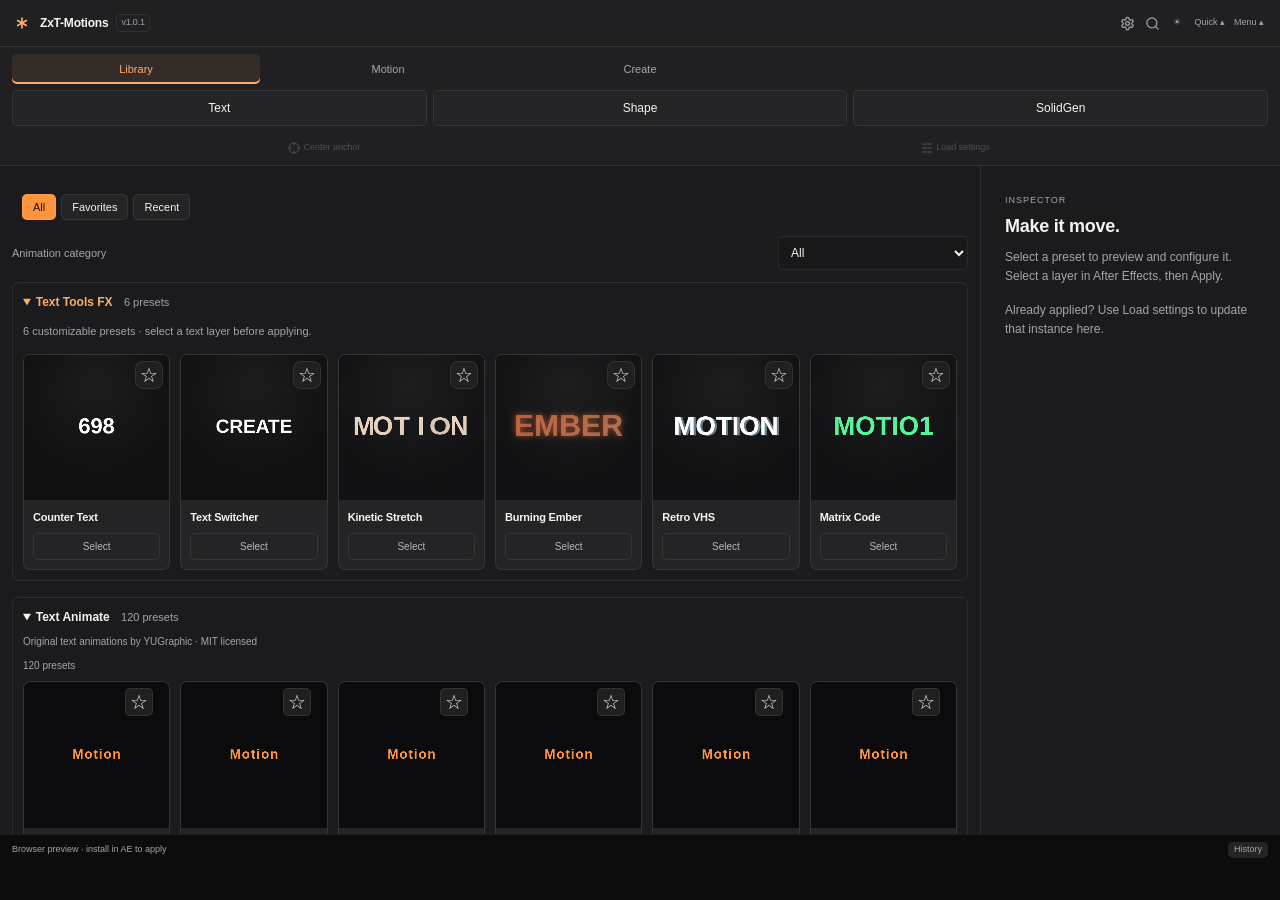
==== commit 9cc15861: "Add owned Shape slider controls and retire active Media library" ====
--- a/catalog.html
+++ b/catalog.html
@@ -298,27 +298,6 @@
  #shape-inspector .inspector-head button{min-height:24px;padding:3px 6px}
  #shape-inspector .inspector-actions{padding:4px 8px}
 }
-
-/* Media is an additive Library adapter; existing Text/SolidGen selectors stay intact. */
-.media-cards{display:grid;grid-template-columns:repeat(auto-fill,minmax(126px,1fr));gap:10px;margin-top:12px}
-#media-library>details{margin-bottom:12px;background:transparent}
-#media-search{width:100%;box-sizing:border-box;font-size:11px}
-#media-inspector{flex:1;min-width:0;min-height:0;display:grid;grid-template-rows:auto minmax(0,1fr) auto;overflow:hidden;background:var(--panel);border-left:1px solid var(--line)}
-#media-title{font-size:16px;margin:5px 0}#media-preview{display:block;width:100%;max-width:220px;aspect-ratio:1;margin:auto;border:1px solid var(--line);border-radius:7px}
-#media-description{font-size:11px;line-height:1.5;overflow-wrap:anywhere}
-#media-inspector .inspector-actions{grid-template-columns:1fr}#media-parameters .parameter{min-width:0}#media-parameters label{overflow-wrap:anywhere}
-@media(min-width:760px){#workspace>#media-inspector{flex:0 0 300px;width:300px}}
-@media(max-width:759px){#workspace>#media-inspector{width:100%;flex:1}}
-@media(max-height:420px){#media-inspector{grid-template-rows:auto minmax(0,1fr) auto}.inspector-head h2#media-title{font-size:13px;margin:2px 0}}
-#media-guidance{font-size:10px;line-height:1.4;color:var(--muted);overflow-wrap:anywhere}
-#media-inspector .inspector-scroll{overflow:auto;min-height:0}
-@media(max-height:420px){
- #media-inspector .inspector-head{padding:4px 8px}
- #media-inspector .inspector-head .eyebrow{display:none}
- #media-inspector .inspector-head h2{margin:0}
- #media-inspector .inspector-head button{min-height:24px;padding:3px 6px}
- #media-inspector .inspector-actions{padding:4px 8px}
-}
 </style>
   </head>
   <body class="catalog">
@@ -368,7 +347,7 @@
         <button data-tab="Create" data-workspace="Create">Create</button>
       </div>
       <div id="library-navigation" class="studio-subnav" aria-label="Library type">
-        <button data-tab="YU">Text</button><button data-tab="Shape">Shape</button><button data-tab="Media">Media</button><button data-tab="Background">SolidGen</button>
+        <button data-tab="YU">Text</button><button data-tab="Shape">Shape</button><button data-tab="Background">SolidGen</button>
       </div>
       <div id="motion-navigation" class="studio-subnav" aria-label="Motion tools" hidden>
         <button data-tab="Tools">Quick Tools</button><button data-tab="Curve">Curve</button>
@@ -394,14 +373,7 @@
           <details id="shape-family-motion" open><summary>Shape Motion</summary><div id="shape-cards-motion" class="shape-cards"></div></details>
           <details id="shape-family-fx" open><summary>Shape FX</summary><div id="shape-cards-fx" class="shape-cards"></div></details>
         </section>
-        <section id="media-library" hidden aria-label="Media Library">
-          <div class="collection-filters" data-collection-scope="Media" role="group" aria-label="Media collection"><button type="button" data-collection="all" aria-pressed="true">All</button><button type="button" data-collection="favorites" aria-pressed="false">Favorites</button><button type="button" data-collection="recent" aria-pressed="false">Recent</button></div>
-          <div class="yu-filters"><label for="media-category">Animation category</label><select id="media-category"><option value="all">All</option><option value="Motion">Motion</option><option value="FX">FX</option></select></div>
-          <input id="media-search" type="search" placeholder="Search Media presets" aria-label="Search Media presets" />
-          <p id="media-count" class="hint"></p><p id="media-empty" class="empty" hidden></p>
-          <details id="media-family-motion" open><summary>Media Motion</summary><div id="media-cards-motion" class="media-cards"></div></details>
-          <details id="media-family-fx" open><summary>Media FX</summary><div id="media-cards-fx" class="media-cards"></div></details>
-        </section>
+
 
         <section id="create" hidden aria-label="Create layers">
           <div class="eyebrow">START WITH SOMETHING SIMPLE</div>
@@ -1047,11 +1019,7 @@
         <div class="inspector-scroll"><p id="shape-guidance" class="target-guidance" role="status"></p><canvas id="shape-preview" width="240" height="240" aria-label="Illustrative Shape preview"></canvas><p class="hint">Illustrative preview · rendering is performed in AE.</p><button id="shape-replay">Replay preview</button><p id="shape-description"></p><div id="shape-parameters"></div><button id="shape-load" data-host>Load settings</button></div>
         <div class="inspector-actions"><button id="shape-apply" class="primary" data-host>Apply</button><button id="shape-update" class="primary" data-host hidden>Update</button></div>
       </aside>
-      <aside id="media-inspector" hidden aria-labelledby="media-title">
-        <div class="inspector-head"><div><span id="media-mode" class="eyebrow">CUSTOMIZE MEDIA</span><h2 id="media-title"></h2></div><button id="media-back">← Library</button></div>
-        <div class="inspector-scroll"><p id="media-guidance" class="target-guidance" role="status"></p><canvas id="media-preview" width="240" height="240" aria-label="Illustrative Media preview"></canvas><p class="hint">Illustrative preview · rendering is performed in AE.</p><button id="media-replay">Replay preview</button><p id="media-description"></p><div id="media-parameters"></div><button id="media-load" data-host>Load settings</button></div>
-        <div class="inspector-actions"><button id="media-apply" class="primary" data-host>Apply</button><button id="media-update" class="primary" data-host hidden>Update</button></div>
-      </aside>
+
       <aside id="inspector" hidden aria-labelledby="fx-title">
         <div class="inspector-head">
           <div>
@@ -7397,7 +7365,7 @@
         "];" +
         "if(!module||module.build!==" +
         expected +
-        '||typeof module.run!=="function"' + (moduleKey === "mediaLibrary" ? '||module.mediaVersion!==1' : moduleKey === "shapeLibrary" ? '||module.shapeVersion!==1' : moduleKey === "yuText" ? '||module.motionVersion!==1' : '') + '){' +
+        '||typeof module.run!=="function"' + (moduleKey === "mediaLibrary" ? '||module.mediaVersion!==1' : moduleKey === "shapeLibrary" ? '||module.shapeVersion!==2' : moduleKey === "yuText" ? '||module.motionVersion!==1' : '') + '){' +
         "var file=File(" +
         JSON.stringify(extensionPath + "/jsx/" + module.file) +
         ");" +
@@ -7414,7 +7382,7 @@
         "];" +
         "if(!module||module.build!==" +
         expected +
-        '||typeof module.run!=="function"' + (moduleKey === "mediaLibrary" ? '||module.mediaVersion!==1' : moduleKey === "shapeLibrary" ? '||module.shapeVersion!==1' : moduleKey === "yuText" ? '||module.motionVersion!==1' : '') + ')throw Error(' +
+        '||typeof module.run!=="function"' + (moduleKey === "mediaLibrary" ? '||module.mediaVersion!==1' : moduleKey === "shapeLibrary" ? '||module.shapeVersion!==2' : moduleKey === "yuText" ? '||module.motionVersion!==1' : '') + ')throw Error(' +
         JSON.stringify(
           module.label + " failed to register. Reinstall the complete package."
         ) +
@@ -8523,7 +8491,6 @@
       }),
     );
     if (window.ZXT_SHAPE_PRESETS) window.ZXT_SHAPE_PRESETS.presets.forEach(p => items.push({name:p.name, group:"Shape · " + p.family, keywords:p.description, open(){api.tab("Shape");window.ShapeLibrary.openById(p.id);}}));
-    if (window.ZXT_MEDIA_PRESETS) window.ZXT_MEDIA_PRESETS.presets.forEach(p => items.push({name:p.name, group:"Media · " + p.family, keywords:p.description, open(){api.tab("Media");window.MediaLibrary.openById(p.id);}}));
     [
       ["tools", "Tools", "Quick Tools"],
       ["create", "Create", "Create"],
@@ -8639,12 +8606,7 @@
 </script>
     <script>
 /* Generated by tools/build-shape.py */
-window.ZXT_SHAPE_PRESETS={"schema":1,"presets":[{"id":"trim-in","name":"Trim Path In","category":"Motion","family":"Shape Motion","description":"Reveals a stroked path with an owned Trim Paths operator. Select a path group in AE when several groups exist. Filled artwork remains visible.","parameters":[{"key":"duration","label":"Duration \u00b7 seconds","type":"number","min":0.05,"max":120,"step":0.05,"default":1},{"key":"easing","label":"Easing","type":"select","options":["linear","ease-in","ease-out","easy"],"default":"easy"}]},{"id":"path-wiggle","name":"Path Wiggle","category":"Motion","family":"Shape Motion","description":"Adds an owned native Wiggle Paths operator to one path group. Motion starts at the Apply playhead.","parameters":[{"key":"amount","label":"Amount \u00b7 pixels","type":"number","min":0,"max":500,"step":1,"default":10},{"key":"detail","label":"Detail","type":"number","min":0,"max":10,"step":0.1,"default":3},{"key":"speed","label":"Speed \u00b7 wiggles/sec","type":"number","min":0,"max":20,"step":0.1,"default":1}]},{"id":"glow","name":"Glow","category":"FX","family":"Shape FX","description":"Adds one owned native Glow effect without changing existing effects or shape artwork.","parameters":[{"key":"intensity","label":"Intensity","type":"number","min":0,"max":10,"step":0.1,"default":1},{"key":"radius","label":"Radius \u00b7 pixels","type":"number","min":0,"max":500,"step":1,"default":25},{"key":"threshold","label":"Threshold \u00b7 %","type":"number","min":0,"max":100,"step":1,"default":60}]},{"id":"blur-pulse","name":"Blur Pulse","category":"FX","family":"Shape FX","description":"Adds a finite Gaussian blur pulse from the Apply playhead. Returns to zero at the end and preserves artwork.","parameters":[{"key":"amount","label":"Peak blur \u00b7 pixels","type":"number","min":0,"max":500,"step":1,"default":20},{"key":"duration","label":"Duration \u00b7 seconds","type":"number","min":0.05,"max":120,"step":0.05,"default":1},{"key":"easing","label":"Easing","type":"select","options":["linear","ease-in","ease-out","easy"],"default":"easy"}]}]};
-
-</script>
-    <script>
-/* Generated by tools/build-media.py */
-window.ZXT_MEDIA_PRESETS={"schema":1,"presets":[{"id":"slide-up","name":"Slide Up","category":"Motion","family":"Media Motion","description":"Owned Transform Position offset in layer-space pixels. Native layout stays intact; visible distance follows native scale/rotation.","parameters":[{"key":"distance","label":"Distance \u00b7 layer pixels","type":"number","min":0,"max":10000,"step":1,"default":120},{"key":"duration","label":"Duration \u00b7 seconds","type":"number","min":0.05,"max":120,"step":0.05,"default":1},{"key":"easing","label":"Easing","type":"select","options":["linear","ease-in","ease-out","easy"],"default":"easy"}]},{"id":"pop-in","name":"Pop In","category":"Motion","family":"Media Motion","description":"Owned Transform uniform scale to 100%, optionally fading its effect Opacity. Native Scale/Opacity stay intact.","parameters":[{"key":"startScale","label":"Start Scale \u00b7 %","type":"number","min":0,"max":100,"step":1,"default":50},{"key":"duration","label":"Duration \u00b7 seconds","type":"number","min":0.05,"max":120,"step":0.05,"default":1},{"key":"easing","label":"Easing","type":"select","options":["linear","ease-in","ease-out","easy"],"default":"easy"},{"key":"fadeIn","label":"Fade In","type":"select","options":["off","on"],"default":"off"}]},{"id":"blur-reveal","name":"Blur Reveal","category":"FX","family":"Media FX","description":"Owned Gaussian Blur 2 from Amount to zero; existing user Blur effects stay intact.","parameters":[{"key":"amount","label":"Blur Amount \u00b7 pixels","type":"number","min":0,"max":500,"step":1,"default":20},{"key":"duration","label":"Duration \u00b7 seconds","type":"number","min":0.05,"max":120,"step":0.05,"default":1},{"key":"easing","label":"Easing","type":"select","options":["linear","ease-in","ease-out","easy"],"default":"easy"}]},{"id":"rgb-split","name":"RGB Split \u00b7 Channel Blur Fringe","category":"FX","family":"Media FX","description":"Safe alternative recipe: Channel Blur fringe (red Amount, blue half Amount, green/alpha zero). Chromatic blur, not geometric RGB displacement. Amount zero is neutral. Native alpha/rendering checks pending.","parameters":[{"key":"amount","label":"Amount \u00b7 blur pixels","type":"number","min":0,"max":100,"step":1,"default":10}]}]};
+window.ZXT_SHAPE_PRESETS={"schema":1,"presets":[{"id":"trim-in","name":"Trim Path In","category":"Motion","family":"Shape Motion","description":"Reveals a stroked path with an owned Trim Paths operator. Select a path group in AE when several groups exist. Filled artwork remains visible. Numeric parameters are available as owned sliders in AE Effect Controls after Apply.","parameters":[{"key":"start","label":"Start \u00b7 %","type":"number","min":0,"max":100,"step":1,"default":0},{"key":"end","label":"End \u00b7 %","type":"number","min":0,"max":100,"step":1,"default":100},{"key":"offset","label":"Offset \u00b7 degrees","type":"number","min":-36000,"max":36000,"step":1,"default":0},{"key":"duration","label":"Duration \u00b7 seconds","type":"number","min":0.05,"max":120,"step":0.05,"default":1},{"key":"easing","label":"Easing","type":"select","options":["linear","ease-in","ease-out","easy"],"default":"easy"}]},{"id":"path-wiggle","name":"Path Wiggle","category":"Motion","family":"Shape Motion","description":"Adds an owned native Wiggle Paths operator to one path group. Motion starts at the Apply playhead. Numeric parameters are available as owned sliders in AE Effect Controls after Apply.","parameters":[{"key":"amount","label":"Amount \u00b7 pixels","type":"number","min":0,"max":500,"step":1,"default":10},{"key":"detail","label":"Detail","type":"number","min":0,"max":10,"step":0.1,"default":3},{"key":"speed","label":"Speed \u00b7 wiggles/sec","type":"number","min":0,"max":20,"step":0.1,"default":1}]},{"id":"glow","name":"Glow","category":"FX","family":"Shape FX","description":"Adds one owned native Glow effect without changing existing effects or shape artwork. Numeric parameters are available as owned sliders in AE Effect Controls after Apply.","parameters":[{"key":"intensity","label":"Intensity","type":"number","min":0,"max":10,"step":0.1,"default":1},{"key":"radius","label":"Radius \u00b7 pixels","type":"number","min":0,"max":500,"step":1,"default":25},{"key":"threshold","label":"Threshold \u00b7 %","type":"number","min":0,"max":100,"step":1,"default":60}]},{"id":"blur-pulse","name":"Blur Pulse","category":"FX","family":"Shape FX","description":"Adds a finite Gaussian blur pulse from the Apply playhead. Returns to zero at the end and preserves artwork. Numeric parameters are available as owned sliders in AE Effect Controls after Apply.","parameters":[{"key":"amount","label":"Peak blur \u00b7 pixels","type":"number","min":0,"max":500,"step":1,"default":20},{"key":"duration","label":"Duration \u00b7 seconds","type":"number","min":0.05,"max":120,"step":0.05,"default":1},{"key":"easing","label":"Easing","type":"select","options":["linear","ease-in","ease-out","easy"],"default":"easy"}]},{"id":"gaussian-blur","name":"Gaussian Blur","category":"FX","family":"Shape FX","description":"Adds an owned native Gaussian Blur with a keyframeable AE Amount slider. Existing Blur effects stay intact.","parameters":[{"key":"amount","label":"Blur \u00b7 pixels","type":"number","min":0,"max":500,"step":1,"default":20}]},{"id":"drop-shadow","name":"Drop Shadow","category":"FX","family":"Shape FX","description":"Adds an owned native black Drop Shadow with AE Opacity, Direction, Distance and Softness sliders. Existing shadows stay intact.","parameters":[{"key":"opacity","label":"Opacity \u00b7 %","type":"number","min":0,"max":100,"step":1,"default":50},{"key":"direction","label":"Direction \u00b7 degrees","type":"number","min":-36000,"max":36000,"step":1,"default":135},{"key":"distance","label":"Distance \u00b7 pixels","type":"number","min":0,"max":1000,"step":1,"default":10},{"key":"softness","label":"Softness \u00b7 pixels","type":"number","min":0,"max":500,"step":1,"default":10}]},{"id":"turbulent-displace","name":"Turbulent Displace","category":"FX","family":"Shape FX","description":"Adds owned native distortion with keyframeable Amount, Size, Complexity and Evolution sliders in AE. No extra layers or automatic loop.","parameters":[{"key":"amount","label":"Amount \u00b7 pixels","type":"number","min":0,"max":500,"step":1,"default":25},{"key":"size","label":"Size \u00b7 pixels","type":"number","min":2,"max":1000,"step":1,"default":50},{"key":"complexity","label":"Complexity","type":"number","min":1,"max":10,"step":0.1,"default":2},{"key":"evolution","label":"Evolution \u00b7 degrees","type":"number","min":-36000,"max":36000,"step":1,"default":0}]}]};
 
 </script>
     <script>
@@ -8674,25 +8636,39 @@
       ctx.shadowColor = color;
       ctx.shadowBlur = ((params.radius || 25) * w) / 240;
       ctx.strokeRect(-w * 0.23, -h * 0.23, w * 0.46, h * 0.46);
-    } else if (id === "blur-pulse") {
+    } else if (id === "blur-pulse" || id === "gaussian-blur") {
       ctx.filter =
         "blur(" +
-        ((params.amount || 20) * Math.sin(progress * Math.PI) * w) / 240 +
+        ((params.amount ?? 20) * (id === "blur-pulse" ? Math.sin(progress * Math.PI) : 1) * w) / 240 +
         "px)";
+      ctx.fillRect(-w * 0.22, -h * 0.22, w * 0.44, h * 0.44);
+    } else if (id === "drop-shadow") {
+      const angle = ((params.direction ?? 135) - 90) * Math.PI / 180,
+        distance = (params.distance ?? 10) * w / 240;
+      ctx.shadowColor = "rgba(0,0,0," + (params.opacity ?? 50) / 100 + ")";
+      ctx.shadowBlur = (params.softness ?? 10) * w / 240;
+      ctx.shadowOffsetX = Math.cos(angle) * distance;
+      ctx.shadowOffsetY = Math.sin(angle) * distance;
       ctx.fillRect(-w * 0.22, -h * 0.22, w * 0.44, h * 0.44);
     } else if (id === "trim-in") {
       const size = w * 0.46;
-      ctx.setLineDash([size * 4]);
-      ctx.lineDashOffset = size * 4 * (1 - progress);
+      const start = (params.start ?? 0) / 100,
+        end = (params.end ?? 100) / 100,
+        total = size * 4;
+      ctx.setLineDash([total * Math.max(0, end - start) * progress, total]);
+      ctx.lineDashOffset = -total * (start + (params.offset ?? 0) / 360);
       ctx.strokeRect(-size / 2, -size / 2, size, size);
     } else {
+      const turbulent = id === "turbulent-displace",
+        frequency = turbulent ? Math.max(2, 240 / (params.size ?? 50)) * (params.complexity ?? 2) : 7,
+        phase = turbulent ? (params.evolution ?? 0) * Math.PI / 180 : progress * Math.PI * 2;
       ctx.beginPath();
       for (let i = 0; i <= 64; i++) {
         const a = (i / 64) * Math.PI * 2,
           r =
             w * 0.24 +
-            (Math.sin(a * 7 + progress * Math.PI * 2) *
-              (params.amount === undefined ? 10 : params.amount) *
+            (Math.sin(a * frequency + phase) *
+              (params.amount ?? (turbulent ? 25 : 10)) *
               w) /
               240;
         const x = Math.cos(a) * r,
@@ -8711,6 +8687,10 @@
   }
   function play(canvas, id, params = {}, once = false) {
     stop(canvas);
+    if (["gaussian-blur", "drop-shadow", "turbulent-displace"].includes(id)) {
+      draw(canvas, id, 1, params);
+      return;
+    }
     if (suspended || matchMedia("(prefers-reduced-motion: reduce)").matches) {
       draw(canvas, id, 1, params);
       return;
@@ -8826,7 +8806,7 @@
       (loaded
         ? "Updates the loaded owned instance; its start time stays fixed."
         : "Applies to unlocked Shape layers. Other selected layer types are skipped.");
-    for (const control of controls.values()) control.disabled = busy;
+    for (const [key, control] of controls) control.disabled = busy || !!(loaded && loaded.keyed && loaded.keyed.includes(key));
     $("shape-back").disabled = busy;
   }
   function drawForm() {
@@ -8837,6 +8817,7 @@
       wrap.className = "parameter";
       const label = document.createElement("label");
       label.textContent = p.label;
+      if (loaded && loaded.keyed && loaded.keyed.includes(p.key)) label.textContent += " · AE animation";
       label.htmlFor = "shape-param-" + p.key;
       const input = document.createElement(
         p.type === "select" ? "select" : "input",
@@ -8859,6 +8840,7 @@
         input.className = "exact";
       }
       input.value = params[p.key];
+      if (loaded && loaded.keyed && loaded.keyed.includes(p.key)) input.title = "Edit this animated control in AE Effect Controls, then Load settings.";
       input.oninput = () => {
         params[p.key] = p.type === "number" ? Number(input.value) : input.value;
         if (p.type === "number" && !input.value) params[p.key] = NaN;
@@ -9117,485 +9099,6 @@
 
 </script>
     <script>
-/* Media-only illustrative previews. No dependency on the Text/SolidGen renderers. */
-window.MediaPreview = (() => {
-  const active = new Map();
-  let suspended = false;
-  function draw(canvas, id, progress = 1, params = {}) {
-    const ctx = canvas.getContext("2d"),
-      w = canvas.width,
-      h = canvas.height;
-    ctx.clearRect(0, 0, w, h);
-    ctx.fillStyle =
-      getComputedStyle(document.documentElement).getPropertyValue("--input") ||
-      "#18181a";
-    ctx.fillRect(0, 0, w, h);
-    const color =
-      getComputedStyle(document.documentElement)
-        .getPropertyValue("--accent")
-        .trim() || "#ff963b";
-    ctx.save();
-    ctx.translate(w / 2, h / 2);
-    ctx.strokeStyle = color;
-    ctx.fillStyle = color;
-    ctx.lineWidth = w / 45;
-    // Stylized raster sample. This canvas is illustrative, never an AE render.
-    if (id === "slide-up")
-      ctx.translate(0, ((1 - progress) * (params.distance ?? 120) * w) / 480);
-    if (id === "pop-in") {
-      const v =
-        ((params.startScale ?? 50) +
-          (100 - (params.startScale ?? 50)) * progress) /
-        100;
-      ctx.scale(v, v);
-      if (params.fadeIn === "on") ctx.globalAlpha = progress;
-    }
-    if (id === "blur-reveal")
-      ctx.filter =
-        "blur(" + ((params.amount ?? 20) * (1 - progress) * w) / 480 + "px)";
-    const paint = () => {
-      ctx.fillRect(-w * 0.27, -h * 0.22, w * 0.54, h * 0.44);
-      ctx.fillStyle = "#ffffff";
-      ctx.beginPath();
-      ctx.arc(-w * 0.12, -h * 0.08, w * 0.045, 0, Math.PI * 2);
-      ctx.fill();
-      ctx.beginPath();
-      ctx.moveTo(-w * 0.22, h * 0.17);
-      ctx.lineTo(0, -h * 0.05);
-      ctx.lineTo(w * 0.22, h * 0.17);
-      ctx.closePath();
-      ctx.fill();
-    };
-    paint();
-    if (id === "rgb-split" && (params.amount ?? 10) > 0) {
-      ctx.globalCompositeOperation = "screen";
-      ctx.globalAlpha = 0.35;
-      ctx.filter = "blur(" + ((params.amount ?? 10) * w) / 480 + "px)";
-      ctx.fillStyle = "#f05060";
-      ctx.strokeStyle = "#3080ff";
-      ctx.lineWidth = 3;
-      ctx.strokeRect(-w * 0.27, -h * 0.22, w * 0.54, h * 0.44);
-    }
-    ctx.restore();
-  }
-  function stop(canvas) {
-    const frame = active.get(canvas);
-    if (frame) cancelAnimationFrame(frame);
-    active.delete(canvas);
-  }
-  function play(canvas, id, params = {}, once = false) {
-    stop(canvas);
-    if (suspended || matchMedia("(prefers-reduced-motion: reduce)").matches) {
-      draw(canvas, id, 1, params);
-      return;
-    }
-    const start = performance.now(),
-      duration = (params.duration || 1) * 1000;
-    function frame(now) {
-      if (suspended || !canvas.isConnected) {
-        stop(canvas);
-        return;
-      }
-      const t = (now - start) / duration;
-      draw(canvas, id, Math.min(1, once ? t : t % 1), params);
-      if (!once || t < 1) active.set(canvas, requestAnimationFrame(frame));
-      else active.delete(canvas);
-    }
-    active.set(canvas, requestAnimationFrame(frame));
-  }
-  return {
-    draw,
-    play,
-    stop,
-    suspend(on) {
-      suspended = on;
-      if (on) for (const canvas of [...active.keys()]) stop(canvas);
-    },
-    clear() {
-      for (const canvas of [...active.keys()]) stop(canvas);
-    }
-  };
-})();
-
-</script>
-    <script>
-/* Media adapter: independent metadata, forms and host route; shared Studio shell. */
-window.MediaLibrary = (() => {
-  const $ = (id) => document.getElementById(id),
-    presets = window.ZXT_MEDIA_PRESETS.presets;
-  let api,
-    preset = null,
-    params = {},
-    loaded = null,
-    busy = false,
-    visible = false,
-    dirty = false,
-    opening = 0,
-    draftKey = null;
-  const drafts = {},
-    controls = new Map();
-  function save() {
-    if (preset && draftKey)
-      drafts[draftKey] = { params: { ...params }, loaded, dirty };
-  }
-  function selectionKey() {
-    const c = window.ZxTSelection && ZxTSelection.context();
-    return JSON.stringify(c ? [c.compId, c.layers.map((l) => l.id)] : null);
-  }
-  function nativeSelectionMatches(response, key) {
-    const captured = JSON.parse(key),
-      target = response && response.selectionTarget;
-    return !!(
-      captured &&
-      captured[1].length === 1 &&
-      target &&
-      target.comp === captured[0] &&
-      target.layer === captured[1][0] &&
-      (!response.instance ||
-        (response.instance.target.comp === target.comp &&
-          response.instance.target.layer === target.layer))
-    );
-  }
-  function guidance() {
-    if (!api.ready()) return "Connect to After Effects first.";
-    const c = ZxTSelection.context();
-    if (!c || c.compId === null) return "Open a composition in After Effects.";
-    if (!c.total) return "Select a Media layer in After Effects.";
-    if (loaded) {
-      const row = c.total === 1 && c.layers[0];
-      if (
-        !row ||
-        c.compId !== loaded.target.comp ||
-        row.id !== loaded.target.layer
-      )
-        return "Selection changed. Select the loaded Media layer or Load settings again.";
-      if (row.locked) return "Unlock the selected Media layer.";
-    }
-    if (
-      !c.layers.some(
-        (l) => ["Footage", "Precomp"].includes(l.type) && !l.locked
-      ) &&
-      !c.truncated
-    )
-      return "Select an unlocked Media layer.";
-    return "";
-  }
-  function sync() {
-    if (!api) return;
-    const reason = guidance(),
-      invalid = [...controls.values()].some((c) => !c.checkValidity());
-    $("media-apply").hidden = !!loaded;
-    $("media-update").hidden = !loaded;
-    $("media-apply").disabled = busy || !!reason || invalid;
-    $("media-update").disabled = busy || !!reason || invalid || !dirty;
-    const c = ZxTSelection.context();
-    $("media-load").disabled =
-      busy ||
-      !api.ready() ||
-      !c ||
-      c.total !== 1 ||
-      !["Footage", "Precomp"].includes(c.layers[0].type);
-    $("media-mode").textContent = loaded
-      ? dirty
-        ? "APPLIED · UNSAVED CHANGES"
-        : "APPLIED · UP TO DATE"
-      : "CUSTOMIZE MEDIA";
-    $("media-guidance").textContent =
-      reason ||
-      (loaded
-        ? "Updates the loaded owned instance; its start time stays fixed."
-        : "Applies to unlocked Media layers. Other selected layer types are skipped.");
-    for (const control of controls.values()) control.disabled = busy;
-    $("media-back").disabled = busy;
-  }
-  function drawForm() {
-    controls.clear();
-    $("media-parameters").textContent = "";
-    for (const p of preset.parameters) {
-      const wrap = document.createElement("div");
-      wrap.className = "parameter";
-      const label = document.createElement("label");
-      label.textContent = p.label;
-      label.htmlFor = "media-param-" + p.key;
-      const input = document.createElement(
-        p.type === "select" ? "select" : "input"
-      );
-      input.id = label.htmlFor;
-      input.dataset.parameter = p.key;
-      if (p.type === "select")
-        for (const option of p.options) {
-          const o = document.createElement("option");
-          o.value = option;
-          o.textContent = option.replace(/-/g, " ");
-          input.appendChild(o);
-        }
-      else {
-        input.type = "number";
-        input.min = p.min;
-        input.max = p.max;
-        input.step = p.step;
-        input.required = true;
-        input.className = "exact";
-      }
-      input.value = params[p.key];
-      input.oninput = () => {
-        params[p.key] = p.type === "number" ? Number(input.value) : input.value;
-        if (p.type === "number" && !input.value) params[p.key] = NaN;
-        input.setAttribute("aria-invalid", String(!input.checkValidity()));
-        dirty = true;
-        save();
-        MediaPreview.draw($("media-preview"), preset.id, 0.5, params);
-        sync();
-      };
-      wrap.append(label, input);
-      $("media-parameters").appendChild(wrap);
-      controls.set(p.key, input);
-    }
-  }
-  function useInstance(instance) {
-    loaded = instance;
-    dirty = false;
-    if (instance) params = { ...instance.params };
-    drawForm();
-    save();
-    sync();
-  }
-  async function load() {
-    if (busy || !preset) return;
-    save(); // Preserve the original selection's dirty draft before loading another.
-    const sequence = ++opening,
-      id = preset.id,
-      key = selectionKey(),
-      r = await api.action({ action: "mediaLibrary", operation: "load", id });
-    if (
-      sequence === opening &&
-      visible &&
-      !$("media-inspector").hidden &&
-      r &&
-      preset &&
-      preset.id === id &&
-      selectionKey() === key &&
-      nativeSelectionMatches(r, key)
-    ) {
-      const nextKey = ZxTWorkspace.draftKey("media:" + id);
-      if (nextKey !== draftKey) {
-        const nextDraft = drafts[nextKey];
-        params = nextDraft
-          ? { ...nextDraft.params }
-          : Object.fromEntries(
-              preset.parameters.map((p) => [p.key, p.default])
-            );
-        draftKey = nextKey;
-      }
-      useInstance(r.instance);
-      if (!r.instance)
-        api.notice("No owned instance on this layer. Use Apply.", "info");
-    }
-  }
-  function close() {
-    if (busy) return;
-    save();
-    ++opening;
-    $("media-inspector").hidden = true;
-    MediaPreview.stop($("media-preview"));
-    ZxTWorkspace.closed();
-  }
-  async function openById(id) {
-    if (busy || !visible) return;
-    const p = presets.find((p) => p.id === id);
-    if (!p) return;
-    save();
-    preset = p;
-    draftKey = ZxTWorkspace.draftKey("media:" + id);
-    const draft = drafts[draftKey];
-    params = Object.fromEntries(p.parameters.map((c) => [c.key, c.default]));
-    loaded = null;
-    dirty = false;
-    if (draft) {
-      params = { ...draft.params };
-      loaded = draft.loaded;
-      dirty = draft.dirty;
-    }
-    $("media-title").textContent = p.name;
-    $("media-description").textContent = p.description;
-    $("media-inspector").hidden = false;
-    document
-      .querySelectorAll("#media-library .card")
-      .forEach((card) =>
-        card.classList.toggle("selected", card.dataset.preset === id)
-      );
-    ZxTWorkspace.opened();
-    drawForm();
-    sync();
-    MediaPreview.play($("media-preview"), id, params, true);
-    const sequence = ++opening,
-      c = ZxTSelection.context(),
-      key = selectionKey();
-    if (
-      !draft &&
-      api.ready() &&
-      c &&
-      c.total === 1 &&
-      ["Footage", "Precomp"].includes(c.layers[0].type)
-    ) {
-      const r = await api.action({
-        action: "mediaLibrary",
-        operation: "load",
-        id
-      });
-      if (
-        sequence === opening &&
-        preset.id === id &&
-        key === selectionKey() &&
-        r &&
-        nativeSelectionMatches(r, key)
-      )
-        useInstance(r.instance);
-    }
-  }
-  async function apply(update) {
-    if (busy || !preset) return;
-    sync();
-    if ($(update ? "media-update" : "media-apply").disabled) return;
-    save();
-    const r = await api.action({
-      action: "mediaLibrary",
-      operation: update ? "update" : "apply",
-      id: preset.id,
-      params: { ...params },
-      target: update && loaded ? loaded.target : undefined,
-      revision: update && loaded ? loaded.revision : undefined
-    });
-    if (
-      r &&
-      r.changed > 0 &&
-      r.instance &&
-      !r.recovery &&
-      nativeSelectionMatches(
-        { selectionTarget: r.instance.target, instance: r.instance },
-        selectionKey()
-      )
-    ) {
-      draftKey = ZxTWorkspace.draftKey("media:" + preset.id);
-      useInstance(r.instance);
-      MediaPreview.play($("media-preview"), preset.id, params, true);
-    }
-  }
-  function render() {
-    MediaPreview.clear();
-    const category = $("media-category").value,
-      query = $("media-search").value.trim().toLowerCase();
-    const list = ZxTCollections.filter(
-      presets.filter(
-        (p) =>
-          (category === "all" || p.category === category) &&
-          (p.name + " " + p.family + " " + p.description)
-            .toLowerCase()
-            .includes(query)
-      ),
-      (p) => "media:" + p.id,
-      "Media"
-    );
-    for (const family of ["Motion", "FX"]) {
-      const box = $("media-cards-" + family.toLowerCase());
-      box.textContent = "";
-      const items = list.filter((p) => p.category === family);
-      $("media-family-" + family.toLowerCase()).hidden = !items.length;
-      for (const p of items) {
-        const card = document.createElement("article");
-        card.className = "card";
-        card.dataset.preset = p.id;
-        if (preset && p.id === preset.id) card.classList.add("selected");
-        const preview = document.createElement("button");
-        preview.className = "card-preview";
-        preview.type = "button";
-        preview.setAttribute("aria-label", "Preview " + p.name);
-        const canvas = document.createElement("canvas");
-        canvas.width = canvas.height = 240;
-        preview.appendChild(canvas);
-        preview.onclick = () => openById(p.id);
-        preview.onmouseenter = () => MediaPreview.play(canvas, p.id);
-        preview.onmouseleave = () => {
-          MediaPreview.stop(canvas);
-          MediaPreview.draw(canvas, p.id);
-        };
-        preview.onfocus = preview.onmouseenter;
-        preview.onblur = preview.onmouseleave;
-        const content = document.createElement("div");
-        content.className = "card-content";
-        const title = document.createElement("h2");
-        title.textContent = p.name;
-        const actions = document.createElement("div");
-        actions.className = "card-actions";
-        const select = document.createElement("button");
-        select.className = "media-select";
-        select.textContent = "Select";
-        select.onclick = () => openById(p.id);
-        actions.appendChild(select);
-        content.append(title, actions);
-        card.append(
-          preview,
-          ZxTCollections.button("media:" + p.id, p.name),
-          content
-        );
-        box.appendChild(card);
-        MediaPreview.draw(canvas, p.id);
-      }
-    }
-    $("media-count").textContent = list.length + " Media presets";
-    $("media-empty").hidden = !!list.length;
-    $("media-empty").textContent = ZxTCollections.empty("Media");
-  }
-  return {
-    openById,
-    close,
-    loadSelected() {
-      if (!preset || $("media-inspector").hidden) {
-        api.notice(
-          "Select a Media preset, then Load settings to edit its instance.",
-          "info"
-        );
-        return;
-      }
-      return load();
-    },
-    refreshCollection() {
-      if (visible) render();
-    },
-    init(adapter) {
-      api = adapter;
-      $("media-category").onchange = render;
-      $("media-search").oninput = render;
-      $("media-back").onclick = close;
-      $("media-load").onclick = load;
-      $("media-apply").onclick = () => apply(false);
-      $("media-update").onclick = () => apply(true);
-      $("media-replay").onclick = () =>
-        preset &&
-        MediaPreview.play($("media-preview"), preset.id, params, true);
-    },
-    setVisible(on) {
-      save();
-      visible = on;
-      $("media-library").hidden = !on;
-      if (!on) {
-        ++opening;
-        $("media-inspector").hidden = true;
-        MediaPreview.clear();
-        $("media-cards-motion").textContent = "";
-        $("media-cards-fx").textContent = "";
-      } else render();
-    },
-    setBusy(on) {
-      busy = on;
-      MediaPreview.suspend(on);
-      sync();
-    }
-  };
-})();
-
-</script>
-    <script>
 /* Local-only collections. Failed operations never enter Recent. */
 window.ZxTCollections = (() => {
   'use strict';
@@ -9669,9 +9172,9 @@
   function navigate(name) {
     positions[section] = origin ? scroll : main.scrollTop;
     section = name;
-    if (["YU","Background","Shape","Media"].includes(name)) library = name;
+    if (["YU","Background","Shape"].includes(name)) library = name;
     if (["Tools","Curve"].includes(name)) motion = name;
-    const group = ['YU','Background','Shape','Media'].includes(name) ? 'Library' : ['Tools','Curve'].includes(name) ? 'Motion' : name;
+    const group = ['YU','Background','Shape'].includes(name) ? 'Library' : ['Tools','Curve'].includes(name) ? 'Motion' : name;
     $('workspace').classList.toggle('library-workspace', group === 'Library');
     $('library-navigation').hidden = group !== 'Library';
     $('motion-navigation').hidden = group !== 'Motion';
@@ -9681,7 +9184,6 @@
     });
     $('yu-editor').hidden = true;
     $('shape-inspector').hidden = true;
-    $('media-inspector').hidden = true;
     closed();
   }
   return {opened,closed,navigate,draftKey(id) {
@@ -9815,7 +9317,6 @@
     $("recovery-continue").disabled = value;
     if (window.MotionAstraYUUI) window.MotionAstraYUUI.setBusy(value);
     if (window.ShapeLibrary) window.ShapeLibrary.setBusy(value || state.recovery);
-    if (window.MediaLibrary) window.MediaLibrary.setBusy(value || state.recovery);
     if (window.MotionCurve) window.MotionCurve.setBusy(value);
     if (window.MotionAstraCreate) window.MotionAstraCreate.setBusy(value);
   }
@@ -9865,7 +9366,6 @@
       if (window.ZxTCollections && r.changed > 0) {
         if (["apply", "update", "generateBackground"].includes(payload.action)) ZxTCollections.record("core:" + payload.id);
         if (payload.action === "shapeLibrary") ZxTCollections.record("shape:" + payload.id);
-        if (payload.action === "mediaLibrary") ZxTCollections.record("media:" + payload.id);
         if (payload.action === "yuText" && payload.operation === "apply") ZxTCollections.record("yu:" + payload.id);
       }
       if (r.recovery || (r.changed > 0 && r.severity === "warning" && payload.action !== "shapeLibrary" && payload.action !== "mediaLibrary")) state.recovery = true;
@@ -9919,7 +9419,6 @@
     $("yu").hidden = name !== "YU";
     $("motion-curve").hidden = name !== "Curve";
     if (window.ShapeLibrary) window.ShapeLibrary.setVisible(name === "Shape");
-    if (window.MediaLibrary) window.MediaLibrary.setVisible(name === "Media");
     if (window.MotionCurve) window.MotionCurve.setVisible(name === "Curve");
     if (window.MotionAstraYUUI)
       window.MotionAstraYUUI.setVisible(name === "YU");
@@ -10245,7 +9744,6 @@
   document.addEventListener("keydown", (e) => {
     if (e.key === "Escape") {
       if (state.tab === "Shape" && window.ShapeLibrary) return ShapeLibrary.close();
-      if (state.tab === "Media" && window.MediaLibrary) return MediaLibrary.close();
       close();
     }
   });
@@ -10295,7 +9793,6 @@
   };
   $("load-fx").onclick = () => {
     if (state.tab === "Shape" && window.ShapeLibrary) return ShapeLibrary.loadSelected();
-    if (state.tab === "Media" && window.MediaLibrary) return MediaLibrary.loadSelected();
     if (
       state.tab === "YU" &&
       !$("yu-editor").hidden &&
@@ -10458,7 +9955,6 @@
     };
   }
   if (window.ShapeLibrary) window.ShapeLibrary.init({action, notice, ready: () => bridge.isReady() && !state.recovery});
-  if (window.MediaLibrary) window.MediaLibrary.init({action, notice, ready: () => bridge.isReady() && !state.recovery});
   if (window.MotionCurve)
     window.MotionCurve.init({ action: action, ready: () => bridge.isReady() && !state.recovery });
   if (window.MotionAstraYUUI)
@@ -10488,7 +9984,6 @@
       if (window.MotionAstraYUUI) window.MotionAstraYUUI.refreshCollection();
       if (window.MotionAstraCreate) window.MotionAstraCreate.refreshCollection();
       if (window.ShapeLibrary) window.ShapeLibrary.refreshCollection();
-      if (window.MediaLibrary) window.MediaLibrary.refreshCollection();
       busy(state.busy);
     });
   }
